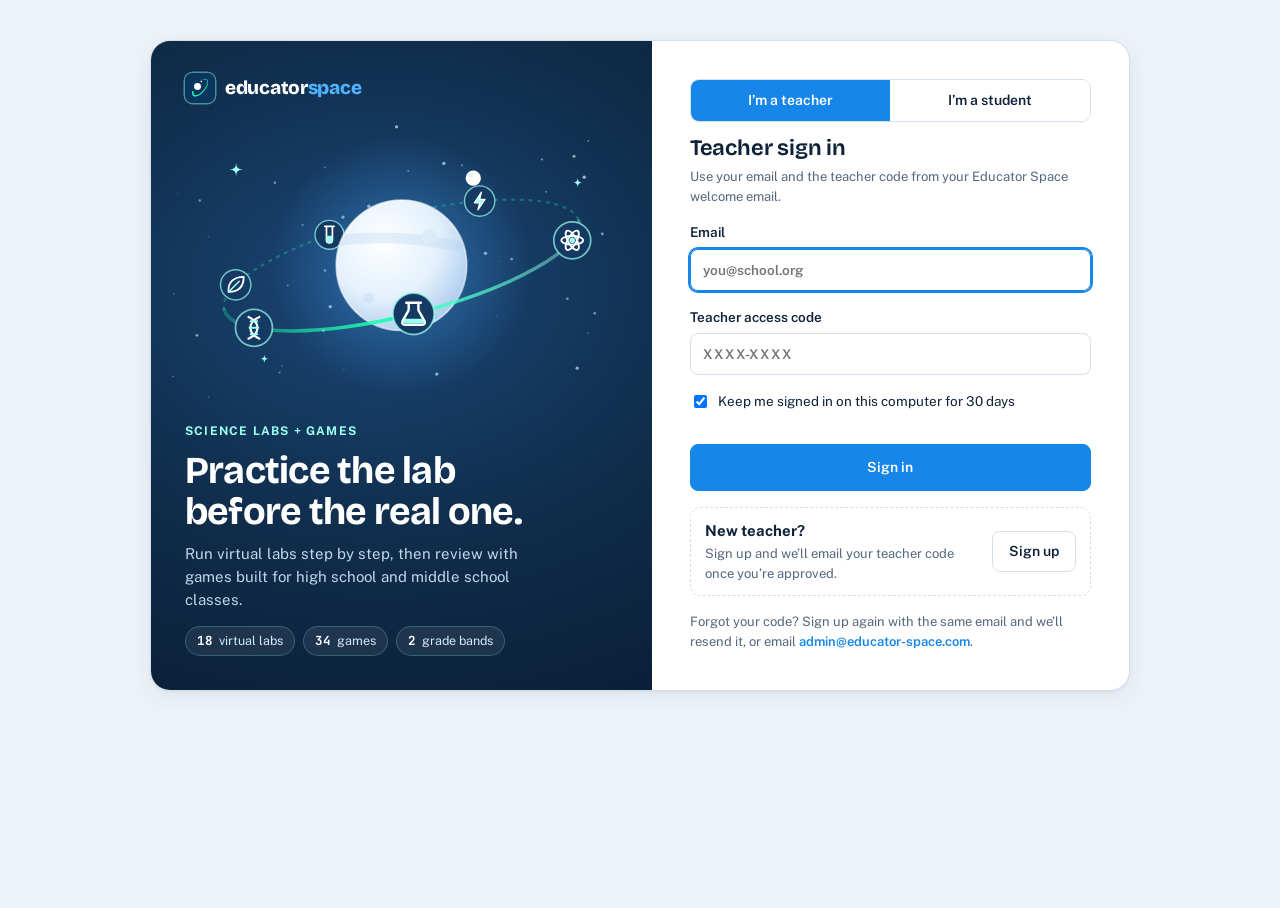
==== index.html @ 781017e9 "rule update" ====
<!doctype html>
<html lang="en"><head><meta charset="utf-8"><meta name="viewport" content="width=device-width, initial-scale=1, viewport-fit=cover">
<title>Educator Space</title>
<meta name="description" content="Virtual science labs and games for high school and middle school classes">
<link rel="preconnect" href="https://fonts.googleapis.com"><link rel="preconnect" href="https://fonts.gstatic.com" crossorigin>
<link rel="stylesheet" href="https://fonts.googleapis.com/css2?family=Bricolage+Grotesque:opsz,wght@12..96,500;12..96,650;12..96,700;12..96,800&family=JetBrains+Mono:wght@500;600&family=Public+Sans:wght@400;500;600;700&family=Press+Start+2P&family=VT323&display=swap">
<link rel="icon" type="image/svg+xml" href="data:image/svg+xml,%3Csvg%20xmlns%3D%22http%3A//www.w3.org/2000/svg%22%20viewBox%3D%220%200%20100%20100%22%3E%3Crect%20width%3D%22100%22%20height%3D%22100%22%20rx%3D%2222%22%20fill%3D%22%230a355f%22/%3E%3Cpath%20d%3D%22M29.5%2C61.8%20L29.1%2C64.0%20L28.8%2C66.0%20L28.8%2C67.8%20L29.0%2C69.4%20L29.3%2C70.7%20L29.9%2C71.7%20L30.5%2C72.6%20L31.3%2C73.2%20L32.3%2C73.7%20L33.6%2C74.1%20L35.1%2C74.2%20L36.9%2C74.1%20L38.8%2C73.7%20L40.9%2C73.1%20L43.2%2C72.2%20L45.5%2C71.0%20L48.0%2C69.6%20L50.4%2C67.9%20L52.9%2C66.0%20L55.4%2C63.9%20L57.8%2C61.7%20L60.1%2C59.3%20L62.3%2C56.7%20L64.4%2C54.1%20L66.4%2C51.4%20L68.2%2C48.7%20L69.8%2C45.9%20L71.2%2C43.2%20L72.4%2C40.5%20L73.4%2C38.0%20L74.1%2C35.5%20L74.6%2C33.1%20L74.8%2C31.0%20L74.8%2C29.0%20L74.6%2C27.2%20L74.1%2C25.7%20L73.4%2C24.3%20L72.5%2C23.3%20L71.4%2C22.4%20L70.1%2C21.8%20L68.5%2C21.4%20L66.8%2C21.3%20L64.8%2C21.4%20L62.7%2C21.9%20L60.5%2C22.6%20L58.1%2C23.6%20L55.7%2C24.9%20L53.2%2C26.4%20L52.7%2C25.5%20L55.2%2C24.0%20L57.7%2C22.6%20L60.1%2C21.5%20L62.4%2C20.7%20L64.6%2C20.2%20L66.8%2C20.0%20L68.7%2C20.0%20L70.6%2C20.4%20L72.2%2C21.0%20L73.6%2C22.0%20L74.8%2C23.4%20L75.8%2C24.9%20L76.4%2C26.8%20L76.8%2C28.8%20L76.9%2C31.0%20L76.7%2C33.4%20L76.3%2C36.0%20L75.6%2C38.7%20L74.7%2C41.4%20L73.5%2C44.3%20L72.1%2C47.2%20L70.6%2C50.1%20L68.8%2C53.0%20L66.8%2C55.9%20L64.7%2C58.7%20L62.4%2C61.4%20L60.1%2C63.9%20L57.6%2C66.4%20L55.1%2C68.7%20L52.6%2C70.8%20L50.0%2C72.6%20L47.4%2C74.3%20L44.9%2C75.7%20L42.4%2C76.8%20L39.9%2C77.7%20L37.5%2C78.3%20L35.2%2C78.5%20L33.0%2C78.5%20L30.9%2C78.1%20L29.0%2C77.3%20L27.3%2C76.1%20L25.8%2C74.5%20L24.7%2C72.6%20L24.0%2C70.5%20L23.6%2C68.3%20L23.5%2C65.8%20L23.6%2C63.3%20L24.1%2C60.6Z%22%20fill%3D%22%231effb0%22/%3E%3Ccircle%20cx%3D%2241.7%22%20cy%3D%2245%22%20r%3D%2211.6%22%20fill%3D%22%23fff%22/%3E%3Ccircle%20cx%3D%2254.3%22%20cy%3D%2228.3%22%20r%3D%222.5%22%20fill%3D%22%23fff%22/%3E%3C/svg%3E">
<link rel="icon" type="image/png" sizes="32x32" href="[data-uri]">
<link rel="apple-touch-icon" href="[data-uri]">
<meta name="theme-color" content="#102d4b">
</head><body>
<style>/* Layout: app shell = left course rail + main column; a lab takes the full width (stage + lab sheet). */
:root {
  --bg: #eef3f9; --panel: #ffffff; --panel-2: #f5f9fd; --ink: #0f2238; --muted: #55677d; --line: #d5dfea;
  --accent: #1686e8; --accent-ink: #ffffff; --accent-soft: #dcecfc;
  --navy: #102d4b; --teal: #10b8b0; --mint: #9cfff0; --cloud: #f6fafd;
  --warn: #d4562a; --warn-soft: #fbe5dc; --ok: #23824f; --ok-soft: #dcf1e4; --bad: #b9343a; --bad-soft: #f8dfe0;
  --shadow: 0 1px 2px rgba(16,45,75,.06), 0 6px 24px rgba(16,45,75,.08);
  --f-display: "Bricolage Grotesque", "Segoe UI", system-ui, sans-serif;
  --f-body: "Public Sans", "Segoe UI", system-ui, -apple-system, sans-serif;
  --f-mono: "JetBrains Mono", ui-monospace, "SFMono-Regular", Menlo, monospace;
  --r: 10px;
}
@media (prefers-color-scheme: dark) { :root:not([data-theme="light"]) {
  --bg: #081524; --panel: #0f2136; --panel-2: #142a43; --ink: #e6eef8; --muted: #93a7bf; --line: #223a57;
  --accent: #4aa8f5; --accent-ink: #041424; --accent-soft: #12355a;
  --warn: #f08559; --warn-soft: #3d241a; --ok: #5bc68a; --ok-soft: #173326; --bad: #f07b80; --bad-soft: #3c1d20;
  --shadow: 0 1px 2px rgba(0,0,0,.3), 0 8px 28px rgba(0,0,0,.3); color-scheme: dark; } }
:root[data-theme="dark"] {
  --bg: #081524; --panel: #0f2136; --panel-2: #142a43; --ink: #e6eef8; --muted: #93a7bf; --line: #223a57;
  --accent: #4aa8f5; --accent-ink: #041424; --accent-soft: #12355a;
  --warn: #f08559; --warn-soft: #3d241a; --ok: #5bc68a; --ok-soft: #173326; --bad: #f07b80; --bad-soft: #3c1d20;
  --shadow: 0 1px 2px rgba(0,0,0,.3), 0 8px 28px rgba(0,0,0,.3); color-scheme: dark; }

html, body { height: 100%; }
body { background: var(--bg); color: var(--ink); font-family: var(--f-body); font-size: 15px; line-height: 1.5; }
* { box-sizing: border-box; }
[hidden] { display: none !important; }
h1, h2, h3 { font-family: var(--f-display); line-height: 1.15; text-wrap: balance; margin: 0; letter-spacing: -.01em; }
h1 { font-size: clamp(28px, 3.4vw, 40px); font-weight: 700; }
h2 { font-size: 22px; font-weight: 650; }
h3 { font-size: 17px; font-weight: 650; }
p { margin: 0; }
a { color: var(--accent); }
.muted { color: var(--muted); }
.small { font-size: 13px; }
.mono { font-family: var(--f-mono); font-variant-numeric: tabular-nums; }
.eyebrow { font-size: 11.5px; letter-spacing: .09em; text-transform: uppercase; font-weight: 700; color: var(--muted); }
button { font: inherit; color: inherit; }
:focus-visible { outline: 2px solid var(--accent); outline-offset: 2px; }

.btn { display: inline-flex; align-items: center; gap: 8px; border: 1px solid var(--line); background: var(--panel); padding: 9px 16px; border-radius: 8px; cursor: pointer; font-weight: 600; font-size: 14px; text-decoration: none; color: var(--ink); transition: background .15s, border-color .15s, transform .1s; }
.btn:hover { border-color: var(--accent); }
.btn:active { transform: translateY(1px); }
.btn.primary { background: var(--accent); border-color: var(--accent); color: var(--accent-ink); }
.btn.primary:hover { filter: brightness(1.07); }
.btn.warn { background: var(--warn); border-color: var(--warn); color: #fff; }
.btn.ghost { background: transparent; border-color: transparent; }
.btn.ghost:hover { background: var(--panel-2); }
.btn.sm { padding: 6px 11px; font-size: 13px; }
.btn[disabled] { opacity: .45; cursor: not-allowed; }
.btn svg { width: 17px; height: 17px; flex: none; }

input[type=text], input[type=email], input[type=password], select { font: inherit; width: 100%; padding: 10px 12px; border-radius: 8px; border: 1px solid var(--line); background: var(--panel); color: var(--ink); }
input:focus, select:focus { outline: 2px solid var(--accent); outline-offset: 0; border-color: var(--accent); }
label.fld { display: grid; gap: 6px; font-weight: 600; font-size: 13.5px; }
.chip { display: inline-flex; align-items: center; gap: 6px; padding: 3px 9px; border-radius: 999px; font-size: 12px; font-weight: 600; background: var(--panel-2); border: 1px solid var(--line); white-space: nowrap; }
.chip.ok { background: var(--ok-soft); border-color: transparent; color: var(--ok); }
.chip.warn { background: var(--warn-soft); border-color: transparent; color: var(--warn); }
.chip.acc { background: var(--accent-soft); border-color: transparent; color: var(--accent); }
.chip.ngss { font-family: var(--f-mono); font-weight: 600; }

/* ── gate ── */
.gate { min-height: 100%; display: grid; place-items: center; padding-block: 32px; padding-left: max(16px, env(safe-area-inset-left, 0px)); padding-right: max(16px, env(safe-area-inset-right, 0px)); }
.gate-card { width: min(920px, 100%); display: grid; grid-template-columns: 1.05fr 1fr; background: var(--panel); border: 1px solid var(--line); border-radius: 16px; overflow: hidden; box-shadow: var(--shadow); }
.gate-art { background: #102d4b; color: #e8f1fb; padding: 34px; display: flex; flex-direction: column; gap: 18px; justify-content: space-between; position: relative; min-height: 440px; }
.gate-art svg { width: 100%; height: auto; max-height: 260px; }
.gate-art h1 { color: #fff; }
.gate-art p { color: #b9cde3; max-width: 36ch; }
.gate-form { padding: 36px 34px; display: flex; flex-direction: column; gap: 16px; justify-content: center; }
.gate-form .err { color: var(--bad); font-size: 13.5px; min-height: 20px; }
.check { display: flex; gap: 8px; align-items: center; font-size: 13.5px; }
.check a { color: var(--accent, #1d3e9e); font-weight: 600; white-space: nowrap; }
.agree { display: grid; gap: 9px; padding: 11px 12px; border: 1px solid var(--line); border-radius: 10px; }
.agree .check, .su-news { align-items: flex-start; line-height: 1.45; }
.agree .check input, .su-news input { width: 16px; height: 16px; margin: 1px 0 0; flex: none; }
.contact { display: flex; gap: 8px; align-items: center; flex-wrap: wrap; font-size: 13px; color: var(--muted); }
.contact code { font-family: var(--f-mono); background: var(--panel-2); padding: 2px 6px; border-radius: 5px; user-select: all; color: var(--ink); }
@media (max-width: 760px) { .gate-card { grid-template-columns: 1fr; } .gate-art { min-height: 0; } .gate-art svg { max-height: 160px; } }

/* ── shell ── */
.shell { display: grid; grid-template-columns: 252px minmax(0, 1fr); min-height: 100%; }
.rail { background: var(--panel); border-right: 1px solid var(--line); padding: 20px 14px; display: flex; flex-direction: column; gap: 18px; position: sticky; top: 0; height: 100vh; overflow-y: auto; }
.brand { display: flex; align-items: center; gap: 10px; padding: 2px 8px 6px; font-family: var(--f-display); font-weight: 700; font-size: 19px; }
.brand svg { width: 30px; height: 30px; }
.rail nav { display: grid; gap: 2px; }
.rail .grp { font-size: 11px; letter-spacing: .09em; text-transform: uppercase; font-weight: 700; color: var(--muted); padding: 10px 10px 4px; }
.rail a.nv { display: flex; align-items: center; gap: 10px; padding: 8px 10px; border-radius: 8px; text-decoration: none; color: var(--ink); font-weight: 550; font-size: 14px; }
.rail a.nv svg { width: 18px; height: 18px; color: var(--muted); flex: none; }
.rail a.nv:hover { background: var(--panel-2); }
.rail a.nv.on { background: var(--accent-soft); color: var(--accent); }
.rail a.nv.on svg { color: var(--accent); }
.rail a.nv .ct { margin-left: auto; font-size: 11.5px; color: var(--muted); font-family: var(--f-mono); }
.rail .me { margin-top: auto; border-top: 1px solid var(--line); padding: 14px 8px 0; display: grid; gap: 8px; font-size: 13px; }
.rail .me .em { overflow: hidden; text-overflow: ellipsis; white-space: nowrap; font-weight: 600; }
.main { padding-block: 28px 48px; padding-left: max(16px, min(40px, 3vw)); padding-right: max(16px, min(40px, 3vw)); min-width: 0; display: grid; gap: 28px; align-content: start; max-width: 1240px; }
.mob-top { display: none; }
@media (max-width: 860px) {
  .shell { grid-template-columns: 1fr; }
  .rail { position: static; height: auto; border-right: 0; border-bottom: 1px solid var(--line); padding-left: max(16px, env(safe-area-inset-left, 0px)); padding-right: max(16px, env(safe-area-inset-right, 0px)); }
  .rail nav { grid-template-columns: repeat(auto-fill, minmax(150px, 1fr)); }
  .rail .grp { grid-column: 1 / -1; }
  .rail .me { margin-top: 0; }
}

.hero { background: var(--panel); border: 1px solid var(--line); border-radius: 16px; display: grid; grid-template-columns: minmax(0, 1.2fr) minmax(0, 1fr); overflow: hidden; box-shadow: var(--shadow); }
.hero .txt { padding: 32px; display: flex; flex-direction: column; gap: 14px; justify-content: center; }
.hero .txt p { max-width: 54ch; color: var(--muted); }
.hero .pic { background: #12304f; min-height: 240px; position: relative; }
.hero .pic svg { position: absolute; inset: 0; width: 100%; height: 100%; }
/* ── home: hero with featured labs, feature strip, course cards ── */
.hh { position: relative; overflow: hidden; border-radius: 22px; padding: clamp(24px, 4vw, 44px); display: grid; grid-template-columns: minmax(0, 1fr) minmax(0, 1.15fr); gap: 28px; align-items: center; border: 1px solid var(--line);
  background: radial-gradient(520px 320px at 90% 8%, color-mix(in srgb, #8b7cf6 26%, transparent), transparent 70%), radial-gradient(480px 300px at 62% 115%, color-mix(in srgb, var(--accent) 20%, transparent), transparent 70%), linear-gradient(120deg, color-mix(in srgb, var(--accent) 5%, var(--panel)), color-mix(in srgb, #8b7cf6 11%, var(--panel))); }
.hh-mol { position: absolute; width: 110px; left: 44%; top: 46%; color: var(--accent); opacity: .14; pointer-events: none; }
.hh-txt { display: grid; gap: 14px; position: relative; z-index: 1; min-width: 0; }
.hh h1 { font-family: var(--f-display); font-size: clamp(32px, 3.9vw, 54px); line-height: 1.04; letter-spacing: -.02em; margin: 0; }
.hh h1 span { color: var(--accent); }
.hh-sub { font-size: clamp(16px, 1.5vw, 20px); line-height: 1.4; max-width: 36ch; margin: 0; }
.hh-dots { display: flex; flex-wrap: wrap; row-gap: 2px; margin: 0; color: var(--muted); font-size: 14.5px; }
.hh-dots span + span::before { content: "•"; margin: 0 10px; }
.hh .row { margin-top: 6px; }
.hh .btn { padding: 11px 18px; font-size: 15px; gap: 8px; }
.hh .btn svg { width: 18px; height: 18px; }
.hh-art { position: relative; height: 230px; min-width: 0; }
.hh-card { position: absolute; width: 34.5%; padding: 7px 7px 4px; border-radius: 16px; background: var(--panel); border: 1px solid var(--line); box-shadow: 0 12px 30px rgba(16, 45, 75, .18); cursor: pointer; transition: transform .25s ease, box-shadow .25s ease; font: inherit; color: var(--ink); text-align: left; }
.hh-thumb { display: block; border-radius: 11px; overflow: hidden; aspect-ratio: 400 / 240; }
.hh-thumb svg { display: block; width: 100%; height: 100%; }
.hh-chip { position: absolute; top: 13px; right: 13px; background: var(--panel); color: var(--ink); font: 700 11px var(--f-mono); padding: 3px 8px; border-radius: 999px; box-shadow: 0 2px 8px rgba(0, 0, 0, .2); }
.hh-cap { display: block; font-weight: 700; font-size: 13px; padding: 6px 4px 2px; }
.hh-c0 { left: 0; top: 40px; transform: rotate(-4deg); z-index: 1; }
.hh-c1 { left: 33%; top: 22px; transform: rotate(-1deg); z-index: 2; }
.hh-c2 { left: 65.5%; top: 34px; transform: rotate(4deg); z-index: 3; }
.hh-card:hover, .hh-card:focus-visible { transform: rotate(0) translateY(-6px) scale(1.03); z-index: 5; box-shadow: 0 18px 40px rgba(16, 45, 75, .28); }
.hh-feat { display: grid; grid-template-columns: repeat(4, minmax(0, 1fr)); background: var(--panel); border: 1px solid var(--line); border-radius: 16px; box-shadow: var(--shadow); }
.hh-feat > div { display: flex; gap: 12px; align-items: center; padding: 16px 18px; min-width: 0; }
.hh-feat > div + div { border-left: 1px solid var(--line); }
.hh-feat b { display: block; color: var(--accent); font-size: 15px; }
.hh-fi { width: 44px; height: 44px; border-radius: 50%; display: grid; place-items: center; background: var(--accent-soft); color: var(--accent); flex: none; }
.hh-fi svg { width: 22px; height: 22px; }
.es-faq details { border: 1px solid var(--line); border-radius: 14px; padding: 14px 18px; background: var(--card, transparent); max-width: 760px; }
.es-faq summary { cursor: pointer; font-weight: 600; } .es-faq details p { margin: 10px 0 0; max-width: 68ch; color: var(--muted); }
.hh-courses { display: grid; gap: 14px; grid-template-columns: repeat(auto-fill, minmax(280px, 1fr)); }
.hh-course { --t: #23a26b; display: flex; align-items: center; gap: 14px; padding: 18px; border-radius: 16px; text-decoration: none; color: var(--ink); background: color-mix(in srgb, var(--t) 11%, var(--panel)); border: 1px solid color-mix(in srgb, var(--t) 30%, var(--line)); transition: transform .15s, box-shadow .15s; }
.hh-course:hover { transform: translateY(-2px); box-shadow: var(--shadow); }
.hh-ci { color: var(--t); flex: none; display: grid; }
.hh-ci svg { width: 38px; height: 38px; }
.hh-ct { display: grid; gap: 2px; flex: 1; min-width: 0; }
.hh-ct b { font-family: var(--f-display); font-size: 17px; }
.hh-ct .small { color: var(--muted); }
.hh-go { width: 34px; height: 34px; border-radius: 50%; display: grid; place-items: center; background: var(--panel); color: var(--ink); flex: none; box-shadow: 0 1px 4px rgba(0, 0, 0, .1); }
.hh-go svg { width: 16px; height: 16px; }
.t-bio { --t: #23a26b; } .t-chem { --t: #1686e8; } .t-phys { --t: #7c5ce6; } .t-life { --t: #4f9b2f; } .t-earth { --t: #d08a1c; } .t-mphys { --t: #d64f8a; }
@media (max-width: 1080px) { .hh { grid-template-columns: minmax(0, 1fr); } .hh-mol { display: none; } .hh-feat { grid-template-columns: repeat(2, minmax(0, 1fr)); } .hh-feat > div:nth-child(3) { border-left: 0; } .hh-feat > div:nth-child(n+3) { border-top: 1px solid var(--line); } }
@media (max-width: 560px) { .hh-art { height: 140px; } .hh-c0 { top: 20px; } .hh-c1 { top: 8px; } .hh-c2 { top: 16px; } .hh-chip { display: none; } .hh-cap { font-size: 11px; } .hh-feat { grid-template-columns: minmax(0, 1fr); } .hh-feat > div + div { border-left: 0; border-top: 1px solid var(--line); } }
@media (prefers-reduced-motion: reduce) { .hh-card, .hh-course { transition: none; } }
.row { display: flex; gap: 10px; flex-wrap: wrap; align-items: center; }
@media (max-width: 760px) { .hero { grid-template-columns: 1fr; } .hero .pic { min-height: 180px; } }

.sec { display: grid; gap: 14px; }
.sec-h { display: flex; align-items: baseline; justify-content: space-between; gap: 12px; flex-wrap: wrap; }
.grid { display: grid; gap: 14px; grid-template-columns: repeat(auto-fill, minmax(250px, 1fr)); }
.card { background: var(--panel); border: 1px solid var(--line); border-radius: 12px; padding: 18px; display: flex; flex-direction: column; gap: 10px; text-decoration: none; color: var(--ink); min-width: 0; }
a.card:hover, button.card:hover { border-color: var(--accent); }
button.card { text-align: left; cursor: pointer; font: inherit; }
.card .ic { width: 40px; height: 40px; border-radius: 10px; display: grid; place-items: center; background: var(--accent-soft); color: var(--accent); }
.card .ic svg { width: 22px; height: 22px; }
.card .meta { margin-top: auto; display: flex; gap: 8px; flex-wrap: wrap; align-items: center; }
.labcard { display: grid; grid-template-columns: 180px minmax(0, 1fr); padding: 0; overflow: hidden; }
.labcard .thumb { background: #12304f; position: relative; min-height: 170px; }
.labcard .thumb svg { position: absolute; inset: 0; width: 100%; height: 100%; }
.labcard .body { padding: 18px; display: flex; flex-direction: column; gap: 9px; min-width: 0; }
@media (max-width: 560px) { .labcard { grid-template-columns: 1fr; } .labcard .thumb { min-height: 130px; } }
.empty { border: 1.5px dashed var(--line); border-radius: 12px; padding: 22px; color: var(--muted); display: grid; gap: 6px; }

table.rec { width: 100%; border-collapse: collapse; font-size: 14px; }
table.rec th { text-align: left; font-size: 11.5px; letter-spacing: .07em; text-transform: uppercase; color: var(--muted); padding: 8px 10px; border-bottom: 1px solid var(--line); }
table.rec td { padding: 10px; border-bottom: 1px solid var(--line); font-variant-numeric: tabular-nums; }
.rs-mk { display: flex; align-items: center; gap: 8px; white-space: nowrap; }
.rs-dt { font: inherit; font-size: 12px; font-weight: 600; color: var(--muted); background: none; border: 1px solid var(--line); border-radius: 999px; padding: 2px 9px; cursor: pointer; }
.rs-dt:hover, .rs-dt[aria-expanded="true"] { color: var(--ink); border-color: var(--ink); }
.rs-dt::after { content: ' ▸'; } .rs-dt[aria-expanded="true"]::after { content: ' ▾'; }
table.rec tr.rs-has td { border-bottom-color: transparent; }
table.rec tr.rs-det td { padding: 0 10px 12px 10px; }
.rs-det ul { margin: 0; padding: 10px 14px 10px 30px; background: var(--paper-2, rgba(127,127,127,.07)); border-radius: 10px; display: grid; gap: 3px; font-size: 13px; columns: 2 260px; }
.rs-det li { break-inside: avoid; } .rs-det li.h { list-style: none; margin-left: -16px; font-weight: 600; column-span: all; }
.tbl-wrap { overflow-x: auto; background: var(--panel); border: 1px solid var(--line); border-radius: 12px; }

/* ── modal ── */
.scrim { position: fixed; inset: 0; background: rgba(8,18,32,.55); display: grid; place-items: center; z-index: 50; padding: 20px; }
.modal { background: var(--panel); border-radius: 14px; width: min(720px, 100%); max-height: 92vh; overflow-y: auto; box-shadow: 0 20px 60px rgba(0,0,0,.35); display: grid; }
.modal .mh { padding: 22px 24px 12px; display: grid; gap: 6px; }
.modal .mb { padding: 6px 24px 18px; display: grid; gap: 16px; }
.modal .mf { padding: 14px 24px; border-top: 1px solid var(--line); display: flex; justify-content: flex-end; gap: 10px; flex-wrap: wrap; position: sticky; bottom: 0; background: var(--panel); }
.brief { display: grid; grid-template-columns: 1fr 1fr; gap: 16px; }
.brief > div { display: grid; gap: 6px; align-content: start; }
.brief ul { margin: 0; padding-left: 18px; display: grid; gap: 3px; font-size: 14px; }
@media (max-width: 600px) { .brief { grid-template-columns: 1fr; } }
.std { display: grid; gap: 8px; }
.std .s { display: grid; grid-template-columns: auto 1fr; gap: 10px; align-items: start; font-size: 13.5px; }

/* ── lab player ── */
.lab { min-height: 100%; display: grid; grid-template-rows: auto 1fr; background: var(--bg); }
.lab-top { display: flex; align-items: center; gap: 14px; padding: 10px 16px; padding-left: max(16px, env(safe-area-inset-left, 0px)); padding-right: max(16px, env(safe-area-inset-right, 0px)); background: var(--panel); border-bottom: 1px solid var(--line); flex-wrap: wrap; }
.lab-top .ttl { display: grid; line-height: 1.2; min-width: 0; }
.lab-top .ttl b { font-family: var(--f-display); font-size: 17px; }
.lab-top .stats { margin-left: auto; display: flex; gap: 8px; align-items: center; flex-wrap: wrap; }
.ppe { display: flex; gap: 4px; }
.ppe span { width: 28px; height: 28px; border-radius: 7px; display: grid; place-items: center; background: var(--panel-2); border: 1px solid var(--line); color: var(--muted); }
.ppe span.on { background: var(--ok-soft); color: var(--ok); border-color: transparent; }
.ppe svg { width: 18px; height: 18px; }
.lab-body { display: grid; grid-template-columns: minmax(0, 1fr) 340px; gap: 16px; padding: 16px; padding-left: max(16px, env(safe-area-inset-left, 0px)); padding-right: max(16px, env(safe-area-inset-right, 0px)); align-items: start; }
@media (max-width: 1100px) { .lab-body { grid-template-columns: 1fr; } }
.stage { position: relative; width: 100%; aspect-ratio: 1000 / 620; border-radius: 12px; overflow: hidden; background: #1c2526; box-shadow: var(--shadow); user-select: none; -webkit-user-select: none; touch-action: none; }
.stage svg.scene, .stage canvas { position: absolute; inset: 0; width: 100%; height: 100%; }
.stage canvas { pointer-events: none; }
.stage.shake { animation: shake .45s; }
@keyframes shake { 0%,100% { transform: translate(0,0) } 20% { transform: translate(-7px,3px) } 40% { transform: translate(6px,-4px) } 60% { transform: translate(-4px,2px) } 80% { transform: translate(3px,-1px) } }
.scene .obj { cursor: grab; }
.scene .obj.fixed { cursor: default; }
.scene .obj.dragging { cursor: grabbing; }
.scene .obj.press { cursor: pointer; }
.scene .obj.dragging .inner { filter: drop-shadow(0 10px 12px rgba(0,0,0,.35)); }
.scene .wobble { animation: wob .18s infinite; transform-box: fill-box; transform-origin: 50% 100%; }
@keyframes wob { 0%,100% { transform: rotate(-3deg) } 50% { transform: rotate(3deg) } }
.scene .glow { animation: glow 1.4s ease-in-out infinite; }
@keyframes glow { 0%,100% { opacity: .35 } 50% { opacity: .9 } }
.scene text { font-family: var(--f-body); }
/* ── soft look: rounded joints and corners on every drawing, soft contact shadows under lab equipment, and gentle
   light across the lab stage, so scenes read as objects on a bench instead of flat paper cut-outs ── */
svg :is(path, polygon, polyline, line, rect, circle, ellipse) { stroke-linejoin: round; }
svg :is(path, polyline, line) { stroke-linecap: round; }
svg rect:not([rx]):not(pattern rect):not(clipPath rect):not(mask rect) { rx: 2.5px; }
.scene .obj .inner, svg .soft { filter: url(#esSoft); }
/* games: each top-level drawing group in a game's art gets the same soft edges and shadow */
.gh-body svg > g:not(:only-child) { filter: url(#esSoft); }
/* glassware stays crisp and clear: only a soft shadow, no bevel */
.scene .obj .inner:has([stroke="url(#glassEdge)"]) { filter: drop-shadow(0 6px 7px rgba(6, 18, 28, .22)); }
.stage::after { content: ''; position: absolute; inset: 0; pointer-events: none; z-index: 1; border-radius: inherit;
  background: radial-gradient(120% 75% at 50% -12%, rgba(255,255,255,.18), transparent 62%), radial-gradient(135% 115% at 50% 42%, transparent 58%, rgba(0,0,0,.26) 100%);
  box-shadow: inset 0 0 0 1px rgba(255,255,255,.06), inset 0 1px 18px rgba(0,0,0,.18); }
.stage > .stage-msg, .stage > .oops { z-index: 2; }
.stage-msg { position: absolute; left: 50%; top: 14px; transform: translateX(-50%); background: rgba(12,22,21,.86); color: #f1f7f5; padding: 8px 14px; border-radius: 999px; font-size: 14px; font-weight: 600; pointer-events: none; transition: opacity .25s; max-width: 86%; text-align: center; }
.stage-msg.bad { background: rgba(160,40,44,.92); }
.stage-msg.ok { background: rgba(25,110,66,.92); }
.oops { position: absolute; inset: 0; display: grid; place-items: center; background: rgba(8,14,13,.38); padding: 16px; }
.oops .box { background: var(--panel); color: var(--ink); border-radius: 14px; width: min(460px, 100%); padding: 22px; display: grid; gap: 10px; box-shadow: 0 18px 50px rgba(0,0,0,.4); animation: pop .3s cubic-bezier(.2,1.4,.4,1); }
.oops .box h3 { font-size: 22px; }
.oops .why { background: var(--panel-2); border-radius: 9px; padding: 10px 12px; font-size: 14px; }
.oops .why b { display: block; font-size: 11px; letter-spacing: .08em; text-transform: uppercase; color: var(--muted); margin-bottom: 2px; }
@keyframes pop { from { transform: scale(.85); opacity: 0 } to { transform: scale(1); opacity: 1 } }
.narrow-note { display: none; }
@media (max-width: 700px) { .narrow-note { display: block; } }

.sheet { background: var(--panel); border: 1px solid var(--line); border-radius: 12px; display: grid; overflow: hidden; }
.sheet .cur { padding: 16px 18px; display: grid; gap: 10px; border-bottom: 1px solid var(--line); background: var(--panel); }
.sheet .cur .instr { font-size: 15px; }
.sheet .cur .instr b { color: var(--accent); }
.sheet .hint { font-size: 13.5px; background: var(--accent-soft); color: var(--ink); border-radius: 8px; padding: 9px 11px; }
.sheet ol.steps { list-style: none; margin: 0; padding: 8px 10px 12px; display: grid; gap: 1px; max-height: 420px; overflow-y: auto; counter-reset: st; }
.sheet ol.steps li { display: grid; grid-template-columns: 24px 1fr; gap: 8px; align-items: center; padding: 5px 8px; border-radius: 7px; font-size: 13.5px; color: var(--muted); counter-increment: st; }
.sheet ol.steps li::before { content: counter(st); width: 22px; height: 22px; border-radius: 50%; display: grid; place-items: center; font-size: 11.5px; font-weight: 700; border: 1.5px solid var(--line); font-family: var(--f-mono); }
.sheet ol.steps li.done { color: var(--ink); }
.sheet ol.steps li.done::before { content: "✓"; background: var(--ok); border-color: var(--ok); color: #fff; }
.sheet ol.steps li.now { background: var(--accent-soft); color: var(--ink); font-weight: 650; }
.sheet ol.steps li.now::before { border-color: var(--accent); color: var(--accent); }
/* fit-to-screen labs (VSEPR, and any lab in full screen): stage and lab sheet share one screen; the sheet scrolls on its own */
.lab-top #kFs span { font-size: 13px; }
body:has(.lab.fit) { margin: 0; }
.lab.fit { height: 100vh; height: 100dvh; min-height: 0; grid-template-rows: auto minmax(0, 1fr); overflow: hidden; }
.lab.fit .lab-top { padding-block: 6px; }
.lab.fit .lab-body { min-height: 0; padding-block: 10px; align-items: stretch; }
.lab.fit .lab-body > div:first-child { min-height: 0; justify-items: center; align-content: start; }
.lab.fit .stage { width: min(100%, calc((100vh - 84px) * 1000 / 620)); width: min(100%, calc((100dvh - 84px) * 1000 / 620)); }
.lab.fit .sheet { min-height: 0; overflow-y: auto; align-content: start; overscroll-behavior: contain; }
.lab.fit .sheet .cur { padding: 12px 14px; gap: 8px; }
.lab.fit .sheet .cur .instr { font-size: 13.5px; line-height: 1.45; }
.lab.fit .sheet .cur .instr h3 { font-size: 16px; }
.lab.fit .sheet ol.steps { display: flex; flex-wrap: wrap; gap: 5px; padding: 10px 14px 14px; max-height: none; }
.lab.fit .sheet ol.steps li { display: block; padding: 0; font-size: 0; background: none; }
.lab.fit .sheet ol.steps li::before { display: grid; font-size: 11.5px; }
.lab.fit .sheet ol.steps li.now::before { background: var(--accent); border-color: var(--accent); color: var(--accent-ink); }
@media (max-width: 1100px) { .lab.fit { height: auto; min-height: 100%; overflow: visible; } .lab.fit .lab-body { align-items: start; } .lab.fit .stage { width: 100%; } .lab.fit .sheet { overflow: visible; } }
.meter { display: grid; gap: 5px; }
.meter .lab-l { display: flex; justify-content: space-between; font-size: 12.5px; font-weight: 600; }
.meter .bar { position: relative; height: 14px; border-radius: 7px; background: var(--panel-2); border: 1px solid var(--line); overflow: hidden; }
.meter .zone { position: absolute; top: 0; bottom: 0; background: color-mix(in srgb, var(--ok) 30%, transparent); }
.meter .zone.hot { background: color-mix(in srgb, var(--bad) 28%, transparent); }
.meter .fill { position: absolute; left: 0; top: 0; bottom: 0; background: var(--accent); border-radius: 7px; transition: width .08s linear; }
.meter .mk { position: absolute; top: -2px; bottom: -2px; width: 3px; background: var(--ink); border-radius: 2px; transition: left .08s linear; }
.res-stars { display: flex; gap: 6px; }
.res-stars svg { width: 34px; height: 34px; }
.results { display: grid; gap: 14px; }
.results .tiles { display: grid; grid-template-columns: repeat(3, 1fr); gap: 10px; }
.results .tile { background: var(--panel-2); border-radius: 10px; padding: 12px; display: grid; gap: 2px; }
.results .tile b { font-family: var(--f-display); font-size: 24px; font-variant-numeric: tabular-nums; }
.mist { display: grid; gap: 8px; }
.mist div { font-size: 13.5px; border-left: 3px solid var(--warn); padding: 4px 10px; background: var(--panel-2); border-radius: 0 7px 7px 0; }
.quiz { display: grid; gap: 10px; }
.quiz .q { font-weight: 650; }
.quiz .opts { display: grid; gap: 7px; }
.quiz .opt { text-align: left; padding: 10px 12px; border: 1px solid var(--line); border-radius: 8px; background: var(--panel); cursor: pointer; font-size: 14px; }
.quiz .opt:hover { border-color: var(--accent); }
.quiz .opt.right { background: var(--ok-soft); border-color: var(--ok); }
.quiz .opt.wrong { background: var(--bad-soft); border-color: var(--bad); }
.quiz .exp { font-size: 13.5px; color: var(--muted); }
/* ── VSEPR builder (side panel) ── */
.vs-ctl { display: grid; gap: 7px; }
.vs-lab { font-size: 11.5px; letter-spacing: .08em; text-transform: uppercase; font-weight: 700; color: var(--muted); margin-top: 4px; }
.vs-els { display: grid; grid-template-columns: repeat(6, minmax(0, 1fr)); gap: 5px; }
.vs-el { display: grid; place-items: center; padding: 5px 0 4px; border: 1px solid var(--line); border-radius: 8px; background: var(--panel); cursor: pointer; color: var(--ink); font: inherit; }
.vs-el b { font-family: var(--f-display); font-size: 16px; line-height: 1.1; }
.vs-el small { font-size: 10.5px; color: var(--muted); }
.vs-el:hover { border-color: var(--accent); }
.vs-el.on { background: var(--accent); border-color: var(--accent); color: var(--accent-ink); }
.vs-el.on small { color: inherit; opacity: .85; }
.vs-add { display: flex; flex-wrap: wrap; gap: 5px; align-items: center; }
.vs-add > span { font-size: 12.5px; font-weight: 650; color: var(--muted); min-width: 84px; }
.vs-add > span + span { min-width: 0; margin-left: 6px; }
.vs-add .btn.sm { padding: 5px 9px; min-width: 38px; justify-content: center; }
.vs-add .vs-lpb { color: #8f6bff; }
.vs-add .vs-lpb span { font-size: 17px; line-height: 1; letter-spacing: .14em; margin-right: -.14em; color: inherit; min-width: 0; }
.vs-list { display: flex; flex-wrap: wrap; gap: 5px; align-items: center; min-height: 28px; }
.vs-dom { font: inherit; font-size: 13px; font-weight: 650; padding: 4px 9px; border-radius: 999px; border: 1px solid var(--line); background: var(--panel-2); color: var(--ink); cursor: pointer; }
.vs-dom.lp { background: color-mix(in srgb, #8f6bff 16%, var(--panel)); border-color: color-mix(in srgb, #8f6bff 45%, var(--line)); }
.vs-dom:hover { border-color: var(--bad); }
.vs-dom span { color: var(--muted); margin-left: 3px; }
.vs-tog { display: flex; flex-wrap: wrap; gap: 6px 14px; font-size: 13px; }
.vs-tog label { display: inline-flex; gap: 6px; align-items: center; cursor: pointer; }
.vs-goal { border: 1px solid var(--line); border-radius: 10px; padding: 9px 11px; display: grid; gap: 4px; background: var(--panel-2); margin-top: 2px; }
.vs-goal .vs-lab { margin: 0 0 2px; color: var(--accent); }
.vs-ck { display: grid; grid-template-columns: 18px 1fr; gap: 6px; font-size: 13.5px; color: var(--muted); }
.vs-ck.ok { color: var(--ok); }
.vs-qz { border-top: 1px solid var(--line); padding-top: 10px; }
/* ── the info card inside the stage (a foreignObject, so sizes are in stage units) ── */
.vs-fo { width: 346px; height: 592px; box-sizing: border-box; overflow: hidden; background: #f7fafd; color: #0f2238; border-radius: 14px; padding: 15px 17px; font: 14px/1.42 var(--f-body); display: flex; flex-direction: column; }
.vs-card { display: flex; flex-direction: column; min-height: 100%; }
.vs-card .muted { color: #5b6b80; }
.vs-hd { border-bottom: 2px solid #d5dfea; padding-bottom: 8px; margin-bottom: 6px; }
.vs-f { font: 800 30px/1.1 var(--f-display); letter-spacing: -.01em; }
.vs-r { display: flex; justify-content: space-between; gap: 10px; padding: 3.5px 0; border-bottom: 1px dashed #e1e8f0; font-size: 13.5px; }
.vs-r span { color: #5b6b80; flex: none; }
.vs-r b { text-align: right; font-weight: 700; }
.vs-r.hi b { color: #1167c2; font-size: 15px; }
.vs-r.pol b { color: #b4461a; }
.vs-why { margin: 9px 0 8px; font-size: 13px; background: #eaf3fd; border-radius: 8px; padding: 7px 9px; }
.vs-orb p { margin: 4px 0 0; font-size: 11.5px; color: #33475e; }
.vs-obs { display: flex; flex-wrap: wrap; gap: 3px; align-items: flex-end; }
.vs-ob { display: grid; justify-items: center; gap: 1px; }
.vs-ob i { width: 26px; height: 24px; border: 1.5px solid #3a4d63; display: grid; place-items: center; font-style: normal; font-weight: 800; font-size: 13px; background: #fff; color: #0f2238; }
.vs-ob.lp i { background: #efe9ff; border-color: #6a45e8; color: #4b2bb8; }
.vs-ob.pi i { background: #fff6dd; border-color: #c98a12; }
.vs-ob.empty i { border-style: dashed; background: transparent; }
.vs-ob small { font-size: 9.5px; color: #5b6b80; }
.vs-gap { width: 8px; }
.vs-e { margin-top: auto; display: flex; justify-content: space-between; gap: 8px; font-size: 12px; color: #33475e; border-top: 1px solid #d5dfea; padding-top: 7px; flex-wrap: wrap; }
.vs-e .warn { color: #c2410c; font-weight: 700; }
/* ── simulation labs (Ecosystem, Cell City, Volcano, Weather, Reaction Detective, Roller Coaster) ── */
.sim-ctl .sim-btns { gap: 6px; flex-wrap: wrap; }
.eco-pop { display: grid; grid-template-columns: auto auto auto; gap: 6px 8px; align-items: center; font-size: 13px; font-weight: 650; color: var(--muted); justify-content: start; }
.sim-pick { display: flex; flex-wrap: wrap; gap: 6px; }
.sim-pick .btn.on { background: var(--accent); color: #fff; border-color: var(--accent); }
.sim-note { font-size: 12.5px; color: var(--muted); background: var(--panel-2); border-radius: 8px; padding: 7px 9px; }
.sim-note b { color: var(--ink); }
.sim-in { display: flex; gap: 8px; align-items: center; flex-wrap: wrap; font-size: 13px; }
.sim-in input[type=number] { width: 96px; font: inherit; padding: 6px 8px; border: 1px solid var(--line); border-radius: 8px; background: var(--panel); color: var(--ink); }
.sim-tbl { width: 100%; border-collapse: collapse; font-size: 12.5px; }
.sim-tbl th, .sim-tbl td { padding: 4px 6px; border-bottom: 1px solid var(--line); text-align: left; }
.sim-tbl th { color: var(--muted); font-weight: 650; }
.cc-build { display: grid; gap: 4px; }
.cc-row { display: grid; grid-template-columns: 1fr auto 26px auto; gap: 6px; align-items: center; font-size: 13px; }
.cc-row small { color: var(--muted); font-size: 11.5px; }
.cc-row .btn { min-width: 30px; padding: 2px 8px; }
.cc-n { text-align: center; font-family: var(--f-mono); }
.cc-dx { display: grid; gap: 6px; }
.sim-pick .btn small { opacity: .7; font-weight: 500; margin-left: 4px; }
.rx-co { display: flex; flex-wrap: wrap; gap: 8px 10px; align-items: center; font-size: 15px; }
.rx-sp { display: inline-flex; align-items: center; gap: 4px; border: 1px solid var(--line); border-radius: 10px; padding: 4px 6px; background: var(--panel-2); }
.rx-sp span { font-family: var(--f-mono); font-weight: 700; margin-left: 4px; }
.rx-n { font-family: var(--f-mono); min-width: 16px; text-align: center; }
.rx-arr { font-size: 20px; }
details.sim-note summary { cursor: pointer; }
/* ── Planet Strike + Helix Hero: controls in the lab sheet ── */
.pl-ctl { display: grid; gap: 10px; }
.pl-sl { display: grid; grid-template-columns: 1fr auto; gap: 2px 10px; align-items: center; }
.pl-sl label { font-size: 13px; font-weight: 650; color: var(--muted); }
.pl-sl b { font-family: var(--f-mono); font-size: 14px; }
.pl-sl input { grid-column: 1 / -1; width: 100%; accent-color: var(--accent); }
.pl-comp { font-size: 12.5px; color: var(--muted); background: var(--panel-2); border-radius: 8px; padding: 7px 9px; font-family: var(--f-mono); }
.pl-comp b { color: var(--ink); }
.pl-tog { display: flex; flex-wrap: wrap; gap: 6px 14px; font-size: 13px; }
.pl-tog label { display: inline-flex; gap: 6px; align-items: center; cursor: pointer; }
.pl-goal { border: 1px solid var(--line); border-radius: 10px; padding: 9px 11px; display: grid; gap: 4px; background: var(--panel-2); }
.pl-lab { font-size: 11.5px; letter-spacing: .08em; text-transform: uppercase; font-weight: 700; color: var(--accent); }
.pl-ck { display: grid; grid-template-columns: 18px 1fr; gap: 6px; font-size: 13.5px; color: var(--muted); }
.pl-ck.ok { color: var(--ok); }
.pl-pred { display: grid; gap: 4px; }
.pl-pred label { font-size: 13px; font-weight: 650; color: var(--muted); }
.pl-pred input { width: 120px; font: inherit; font-family: var(--f-mono); padding: 6px 8px; border: 1px solid var(--line); border-radius: 8px; background: var(--panel); color: var(--ink); }
.pl-qz { border-top: 1px solid var(--line); padding-top: 10px; }
.hx-keys { display: grid; grid-template-columns: repeat(4, minmax(0, 1fr)); gap: 6px; }
.hx-keys button { font: 800 18px var(--f-display); padding: 8px 0; border-radius: 10px; border: 2px solid var(--c); background: color-mix(in srgb, var(--c) 14%, var(--panel)); color: var(--ink); cursor: pointer; }
.hx-keys button:hover { background: color-mix(in srgb, var(--c) 30%, var(--panel)); }
.hx-keys button small { display: block; font: 600 10.5px var(--f-mono); color: var(--muted); }
.hx-types { display: grid; grid-template-columns: repeat(2, minmax(0, 1fr)); gap: 6px; }
.hx-types button { text-align: left; padding: 9px 10px; border: 1px solid var(--line); border-radius: 8px; background: var(--panel); color: var(--ink); cursor: pointer; font: inherit; font-size: 13.5px; }
.hx-types button:hover:not(:disabled) { border-color: var(--accent); }
.hx-types button.right { border-color: var(--ok); background: var(--ok-soft); }
.hx-types button.wrong { border-color: var(--bad); background: var(--bad-soft); }
.hx-card { border: 1px solid var(--line); border-radius: 10px; padding: 10px 12px; background: var(--panel-2); display: grid; gap: 6px; font-size: 13.5px; }
.hx-card b.t { font-family: var(--f-display); font-size: 16px; }
.hx-card .cost { color: var(--warn); }

/* ── game ── */
.game { display: grid; gap: 18px; }
.board { display: grid; gap: 8px; }
.board .cats, .board .rw { display: grid; grid-template-columns: repeat(5, minmax(0, 1fr)); gap: 8px; }
.board .cat { background: #143a63; color: #fff; border-radius: 9px; padding: 12px 8px; text-align: center; font-family: var(--f-display); font-weight: 650; font-size: 15px; display: grid; place-items: center; min-height: 64px; }
.board .tile { background: #1a4b7d; color: #ffd27a; border: 0; border-radius: 9px; font-family: var(--f-display); font-weight: 800; font-size: clamp(18px, 2.4vw, 30px); min-height: 72px; cursor: pointer; font-variant-numeric: tabular-nums; transition: transform .12s, filter .12s; }
.board .tile:hover { filter: brightness(1.15); transform: translateY(-2px); }
.board .tile.used { background: var(--panel-2); color: transparent; cursor: default; transform: none; filter: none; border: 1px dashed var(--line); }
.teams { display: grid; gap: 10px; grid-template-columns: repeat(auto-fit, minmax(150px, 1fr)); }
.team { background: var(--panel); border: 2px solid var(--line); border-radius: 12px; padding: 12px 14px; display: grid; gap: 2px; }
.team.turn { border-color: var(--tc); box-shadow: 0 0 0 3px color-mix(in srgb, var(--tc) 25%, transparent); }
.team .nm { font-weight: 700; display: flex; gap: 8px; align-items: center; }
.team .nm i { width: 12px; height: 12px; border-radius: 50%; background: var(--tc); display: inline-block; }
.team .sc { font-family: var(--f-display); font-size: 30px; font-weight: 750; font-variant-numeric: tabular-nums; }
.team .tag { font-size: 12px; color: var(--muted); min-height: 18px; }
.qcard { background: #102d4b; color: #eaf3fb; border-radius: 16px; padding: 28px; display: grid; gap: 18px; }
.qcard .qtop { display: flex; justify-content: space-between; gap: 10px; flex-wrap: wrap; align-items: center; }
.qcard .qq { font-family: var(--f-display); font-size: clamp(20px, 2.4vw, 30px); font-weight: 600; line-height: 1.25; }
.qcard .ans { display: grid; grid-template-columns: 1fr 1fr; gap: 10px; }
.qcard .ans button { text-align: left; background: #1a4170; color: #fff; border: 2px solid transparent; border-radius: 10px; padding: 14px 16px; font-size: 17px; cursor: pointer; display: flex; gap: 12px; align-items: center; }
.qcard .ans button:hover { border-color: #ffd27a; }
.qcard .ans button b { width: 30px; height: 30px; border-radius: 50%; background: #ffd27a; color: #102d4b; display: grid; place-items: center; flex: none; font-size: 14px; }
.qcard .ans button.right { background: #1f7a4c; }
.qcard .ans button.wrong { background: #8c2d31; opacity: .8; }
.qcard .ans button[disabled] { cursor: default; }
.qcard .timer { height: 8px; background: rgba(255,255,255,.12); border-radius: 4px; overflow: hidden; }
.qcard .timer i { display: block; height: 100%; background: #ffd27a; width: 100%; }
.qcard .exp { background: rgba(255,255,255,.08); border-radius: 10px; padding: 12px 14px; font-size: 15px; }
.qcard .chip { background: rgba(255,255,255,.1); border-color: transparent; color: #fff; }
.qcard .who { font-size: 15px; color: #ffd27a; font-weight: 700; }
@media (max-width: 700px) { .qcard .ans { grid-template-columns: 1fr; } .board .cats, .board .rw { gap: 4px; } .board .cat { font-size: 11px; padding: 6px 3px; } }
.setup { display: grid; gap: 16px; background: var(--panel); border: 1px solid var(--line); border-radius: 14px; padding: 22px; }
.seg { display: inline-flex; border: 1px solid var(--line); border-radius: 9px; overflow: hidden; }
.seg button { border: 0; background: var(--panel); padding: 8px 14px; cursor: pointer; font-weight: 600; font-size: 14px; }
.seg button.on { background: var(--accent); color: var(--accent-ink); }
.tn-grid { display: grid; gap: 10px; grid-template-columns: repeat(auto-fill, minmax(180px, 1fr)); }
.confetti { position: fixed; inset: 0; pointer-events: none; z-index: 60; }
@media (prefers-reduced-motion: reduce) { .stage.shake, .scene .wobble, .scene .glow, .oops .box { animation: none; } }

/* ── molecule blaster ── */
.bl-missions { display: grid; gap: 10px; grid-template-columns: repeat(auto-fill, minmax(170px, 1fr)); }
.bl-mis { display: grid; gap: 4px; text-align: left; padding: 10px; border-radius: 12px; border: 2px solid var(--line); background: var(--panel); cursor: pointer; font: inherit; color: var(--ink); }
.bl-mis:hover { border-color: var(--accent); }
.bl-mis.on { border-color: var(--accent); box-shadow: 0 0 0 3px var(--accent-soft); }
.bl-mis canvas { width: 100%; height: auto; aspect-ratio: 2 / 1; background: #0a1226; border-radius: 8px; }
.bl-guide canvas { width: 100%; height: auto; aspect-ratio: 2 / 1; background: var(--panel-2); border-radius: 8px; }
.bl-wrap { position: relative; width: 100%; aspect-ratio: 1000 / 620; border-radius: 14px; overflow: hidden; background: #060a1a; box-shadow: 0 10px 40px rgba(20,10,60,.35); }
.bl-wrap > canvas { position: absolute; inset: 0; width: 100%; height: 100%; cursor: none; touch-action: none; }
.bl-over { position: absolute; inset: 0; background: rgba(6,10,26,.72); display: grid; place-items: center; padding: 16px; overflow-y: auto; }
.bl-card { background: var(--panel); color: var(--ink); border-radius: 14px; width: min(640px, 100%); padding: 20px; display: grid; gap: 12px; max-height: 100%; overflow-y: auto; }
.bl-card .tiles { display: grid; grid-template-columns: repeat(4, 1fr); gap: 8px; }
.bl-card .tile { background: var(--panel-2); border-radius: 10px; padding: 10px; display: grid; }
.bl-card .tile b { font-family: var(--f-display); font-size: 22px; font-variant-numeric: tabular-nums; }
.bl-mix { display: grid; gap: 8px; }
.bl-mixi { display: grid; grid-template-columns: 120px 1fr; gap: 10px; align-items: center; background: var(--panel-2); border-radius: 10px; padding: 8px; }
.bl-mixi canvas { width: 120px; height: 60px; background: var(--panel); border-radius: 6px; }
@media (max-width: 600px) { .bl-card .tiles { grid-template-columns: 1fr 1fr; } }

/* ── gate tabs, sign-up card ── */
.gate-tabs { display: grid; grid-template-columns: 1fr 1fr; width: 100%; }
.gate-tabs button { padding: 10px 12px; }
.gate-new { display: flex; gap: 12px; align-items: center; justify-content: space-between; border: 1.5px dashed var(--line); border-radius: 10px; padding: 12px 14px; flex-wrap: wrap; }
.gate-new > div { display: grid; gap: 2px; min-width: 0; flex: 1 1 200px; }
/* ── assign labs ── */
.pick-grid { display: grid; gap: 10px; grid-template-columns: repeat(auto-fill, minmax(280px, 1fr)); }
.pick { display: grid; grid-template-columns: auto 88px minmax(0, 1fr); gap: 12px; align-items: center; padding: 10px; border: 2px solid var(--line); border-radius: 12px; cursor: pointer; background: var(--panel); }
.pick.on { border-color: var(--accent); box-shadow: 0 0 0 3px var(--accent-soft); }
.pick input { width: 18px; height: 18px; accent-color: var(--accent); }
.pick .thumb { width: 88px; height: 60px; border-radius: 8px; overflow: hidden; background: #12304f; display: block; }
.pick .thumb svg { width: 100%; height: 100%; display: block; }
.pick b { display: block; font-size: 14.5px; }
.code-out { display: grid; gap: 10px; padding: 18px; border-radius: 12px; background: var(--accent-soft); }
.big-code { font-size: clamp(22px, 4vw, 40px); font-weight: 700; letter-spacing: .06em; color: var(--ink); user-select: all; overflow-wrap: anywhere; word-break: break-all; }
/* ── student version ── */
.stu { min-height: 100%; display: grid; grid-template-rows: auto 1fr; }
.stu-top { display: flex; align-items: center; gap: 12px; padding-block: 12px; padding-left: max(16px, env(safe-area-inset-left, 0px)); padding-right: max(16px, env(safe-area-inset-right, 0px)); background: var(--panel); border-bottom: 1px solid var(--line); flex-wrap: wrap; }
.stu-me { margin-left: auto; display: flex; gap: 8px; align-items: center; flex-wrap: wrap; }
.stu-main { width: min(1100px, 100%); margin: 0 auto; padding-block: 28px 48px; padding-left: max(16px, env(safe-area-inset-left, 0px)); padding-right: max(16px, env(safe-area-inset-right, 0px)); display: grid; gap: 22px; align-content: start; }
.send-box { display: grid; gap: 4px; padding: 10px 12px; border-radius: 9px; background: var(--panel-2); border-left: 4px solid var(--muted); }
.send-box.ok { background: var(--ok-soft); border-color: var(--ok); }
.send-box.bad, .send-box.warn { background: var(--warn-soft); border-color: var(--warn); }
.send-box code { font-family: var(--f-mono); background: var(--panel); padding: 6px 8px; border-radius: 6px; word-break: break-word; }
/* ── Pip ── */
.pip-row { display: flex; align-items: center; gap: 10px; }
.pip-row svg { flex: none; }

/* ── brand logo + email line ── */
.brand svg { border-radius: 8px; }
.contact a { color: var(--accent); font-weight: 600; text-decoration: none; }
.contact a:hover { text-decoration: underline; }
.contact-mail { display: inline-flex; align-items: center; gap: 6px; }
.contact-mail svg { width: 15px; height: 15px; }

/* ── game hub ── */
.gh-crumb a { display: inline-flex; align-items: center; gap: 6px; text-decoration: none; font-weight: 600; font-size: 14px; color: var(--muted); }
.gh-crumb a:hover { color: var(--accent); }
.gh-crumb svg { width: 16px; height: 16px; }
.gh-body { display: grid; gap: 22px; min-width: 0; }
.gh-frame { width: 100%; height: max(640px, calc(100vh - 230px)); border: 1px solid var(--line); border-radius: 14px; background: #0a0f1c; }
.gh-top { display: flex; align-items: center; justify-content: space-between; gap: 10px; flex-wrap: wrap; }
.gh-fs span { font-size: 13px; }
/* full-screen games: the whole page goes full screen (so pop-ups still show) and the menu and page headers step aside */
body.gfs .rail, body.gfs .stu-top, body.gfs .gh-ext-head { display: none; }
body.gfs .shell { grid-template-columns: minmax(0, 1fr); }
body.gfs .main, body.gfs .stu-main { max-width: none; width: 100%; padding-block: 12px 20px; gap: 14px; }
body.gfs .gh-frame { height: calc(100vh - 70px); height: calc(100dvh - 70px); }
.home-games { display: grid; gap: 10px; }
.gm-mini { display: grid; grid-template-columns: 92px minmax(0, 1fr); gap: 12px; align-items: center; padding: 8px; }
.gm-mini .thumb { width: 92px; height: 56px; border-radius: 8px; overflow: hidden; display: block; }
.gm-mini .thumb svg, .gm-mini .thumb img { width: 100%; height: 100%; display: block; }
.thumb > img { width: 100%; height: 100%; object-fit: cover; display: block; }
.pick .thumb img { width: 100%; height: 100%; object-fit: cover; display: block; }
.chip.diff-Easy { color: #127a4a; } .chip.diff-Medium { color: #9a6a00; } .chip.diff-Hard { color: #b42318; }
/* game hall (middle school games and Science Arcade): dark arcade look */
.hall { display: grid; grid-template-columns: minmax(0, 1fr) 250px; gap: 18px; align-items: start; padding: 18px; border-radius: 22px; background: radial-gradient(900px 400px at 70% -10%, #2a2a8a, transparent 60%), linear-gradient(180deg, #0b1440, #0a0f2e); color: #e8efff; }
@media (max-width: 1150px) { .hall { grid-template-columns: minmax(0, 1fr); } }
@media (max-width: 600px) { .hall { padding: 10px; border-radius: 16px; } .hall-ban::after { opacity: .25; } .hall-chips button { font-size: 13px; padding: 6px 10px; } }
.hall-ban { position: relative; overflow: hidden; padding: 22px 24px; border-radius: 16px; margin-bottom: 14px; background: radial-gradient(420px 200px at 85% 40%, rgba(130, 90, 255, .55), transparent 70%), linear-gradient(120deg, #13256a, #22125a); border: 1px solid rgba(140, 170, 255, .25); }
.hall-ban::after { content: ""; position: absolute; right: 30px; top: -40px; width: 130px; height: 220px; opacity: .6; transform: rotate(20deg); background: repeating-linear-gradient(170deg, transparent 0 12px, rgba(255, 120, 220, .8) 12px 15px, transparent 15px 26px, rgba(90, 200, 255, .8) 26px 29px); border-radius: 40px; }
.hall-ban h2 { margin: 0; font-size: clamp(1.4rem, 2.6vw, 2rem); color: #fff; } .hall-ban h2 em { font-style: normal; background: linear-gradient(90deg, #7fd0ff, #b98cff); -webkit-background-clip: text; background-clip: text; color: transparent; }
.hall-ban p { margin: 4px 0 0; color: #cdd8ff; font-weight: 700; }
.hall-chips { display: flex; flex-wrap: wrap; gap: 8px; margin-bottom: 14px; }
.hall-chips button { display: inline-flex; align-items: center; gap: 6px; padding: 7px 13px; border-radius: 999px; border: 1px solid rgba(140, 170, 255, .3); background: rgba(255, 255, 255, .05); color: #d6e0ff; font: inherit; font-weight: 700; font-size: 14px; cursor: pointer; }
.hall-chips button svg { width: 16px; height: 16px; } .hall-chips button[aria-selected="true"] { background: linear-gradient(180deg, #4f8cff, #2f62e0); border-color: transparent; color: #fff; }
.hall-grid { display: grid; grid-template-columns: repeat(auto-fill, minmax(215px, 1fr)); gap: 14px; }
.hall-card { display: grid; grid-template-rows: auto 1fr; border-radius: 16px; overflow: hidden; background: #111a46; border: 1.5px solid rgba(140, 170, 255, .28); box-shadow: 0 8px 22px rgba(0, 0, 0, .35); transition: transform .15s, border-color .15s; }
.hall-card[hidden] { display: none; } .hall-card:hover { transform: translateY(-3px); border-color: #7fb0ff; }
.hall-pic { display: block; padding: 0; border: 0; background: #0a1033; aspect-ratio: 16 / 9; overflow: hidden; cursor: pointer; } .hall-pic svg, .hall-pic img { width: 100%; height: 100%; object-fit: cover; display: block; }
.hall-b { padding: 10px 12px 12px; display: grid; gap: 4px; align-content: start; } .hall-b h3 { margin: 0; font-size: 1.02rem; color: #fff; } .hall-b p { margin: 0; font-size: .82rem; line-height: 1.35; color: #a9b8e0; display: -webkit-box; -webkit-line-clamp: 3; -webkit-box-orient: vertical; overflow: hidden; }
.hall-f { display: flex; justify-content: space-between; align-items: center; gap: 8px; margin-top: 6px; } .hall-m { display: flex; flex-wrap: wrap; gap: 4px 10px; } .hall-time svg { width: 13px; height: 13px; }
.hall-t { font-size: .68rem; font-weight: 800; letter-spacing: .06em; text-transform: uppercase; color: #7fd0ff; } .hall-d { display: inline-flex; align-items: center; gap: 6px; font-size: .78rem; font-weight: 700; color: var(--d); }
.hall-d i { width: 11px; height: 10px; background: linear-gradient(90deg, var(--d) 30%, transparent 30% 38%, var(--d) 38% 66%, transparent 66% 74%, var(--d) 74%); border-radius: 2px; }
.hall-prog { position: sticky; top: 16px; padding: 16px; border-radius: 16px; background: linear-gradient(180deg, #131f52, #0c1440); border: 1px solid rgba(140, 170, 255, .28); }
.hall-prog h3 { display: flex; align-items: center; gap: 8px; margin: 0 0 10px; font-size: 1rem; color: #fff; } .hall-prog h3 svg { width: 18px; height: 18px; color: #7fd0ff; }
.hp-lv { display: flex; justify-content: space-between; align-items: center; font-size: 1.1rem; color: #fff; } .hp-lv span { width: 36px; height: 36px; border-radius: 50%; display: grid; place-items: center; background: radial-gradient(circle, #ffe066, #f2a900); color: #6a4100; font-size: 18px; }
.hp-bar { height: 9px; border-radius: 9px; background: rgba(255, 255, 255, .12); overflow: hidden; margin: 8px 0 4px; } .hp-bar i { display: block; height: 100%; background: linear-gradient(90deg, #4f8cff, #7fd0ff); }
.hall-prog small { color: #a9b8e0; } .hall-prog h4 { display: flex; justify-content: space-between; margin: 14px 0 8px; font-size: .92rem; color: #fff; }
.hp-bd { display: grid; grid-template-columns: repeat(4, 1fr); gap: 6px; } .hp-bd span { display: grid; justify-items: center; gap: 2px; text-align: center; opacity: .35; filter: grayscale(1); } .hp-bd span.on { opacity: 1; filter: none; }
.hp-bd i { font-style: normal; width: 38px; height: 38px; border-radius: 11px; display: grid; place-items: center; font-size: 19px; background: rgba(255, 255, 255, .08); border: 1px solid rgba(140, 170, 255, .3); } .hp-bd span.on i { border-color: #ffd23f; background: radial-gradient(circle, rgba(255, 210, 63, .35), rgba(255, 255, 255, .06)); }
.hp-bd small { font-size: 10px; line-height: 1.15; }
.hp-keep { margin-top: 14px; padding: 14px; border-radius: 14px; text-align: center; display: grid; gap: 2px; background: radial-gradient(120px 80px at 50% 20%, rgba(185, 140, 255, .45), transparent), linear-gradient(180deg, #2a1a6b, #1a1150); border: 1px solid rgba(185, 140, 255, .5); color: #fff; } .hp-keep span { font-size: 30px; }
.arc-prog { display: grid; grid-template-columns: auto minmax(0, 1fr) auto; gap: 14px; align-items: center; padding: 14px 18px; border: 1px solid var(--line); border-radius: 14px; background: linear-gradient(90deg, #13255a, #2a1a6b); color: #fff; margin: 4px 0 6px; }
.arc-prog .lv { width: 46px; height: 46px; border-radius: 50%; display: grid; place-items: center; font-weight: 800; font-size: 18px; background: radial-gradient(circle, #ffe066, #f2a900); color: #5a3a00; }
.arc-prog .bar { height: 9px; border-radius: 9px; background: rgba(255,255,255,.18); overflow: hidden; margin-top: 6px; } .arc-prog .bar i { display: block; height: 100%; background: linear-gradient(90deg, #4f8cff, #7fd0ff); }
.arc-prog small { color: #c9d4ff; } .arc-prog .bd { font-size: 20px; letter-spacing: 2px; white-space: nowrap; }
.gm-mini b { font-family: var(--f-display); font-size: 15.5px; display: block; }
.gm-cols { display: grid; gap: 14px; grid-template-columns: repeat(auto-fit, minmax(300px, 1fr)); }
.gm-col { background: var(--panel); border: 1px solid var(--line); border-radius: 12px; padding: 14px; display: grid; gap: 6px; align-content: start; }
.gm-col .card { border: 0; background: transparent; }
.gm-col a.card:hover { background: var(--panel-2); }

/* shared bits */
.gm-say { display: flex; align-items: center; gap: 10px; min-width: 0; }
.gm-say svg { flex: none; }
.gm-bub { position: relative; background: var(--panel-2); border: 1px solid var(--line); border-radius: 14px; padding: 9px 13px; font-size: 14px; max-width: 52ch; }
.gm-bub::before { content: ""; position: absolute; left: -7px; top: 50%; width: 12px; height: 12px; background: inherit; border-left: 1px solid var(--line); border-bottom: 1px solid var(--line); transform: translateY(-50%) rotate(45deg); }
.gm-hud { display: grid; grid-template-columns: repeat(4, minmax(0, 1fr)); gap: 10px; }
.gm-hud > div { background: var(--panel); border: 1px solid var(--line); border-radius: 10px; padding: 8px 12px; display: grid; gap: 2px; }
.gm-hud b { font-family: var(--f-display); font-size: 22px; font-variant-numeric: tabular-nums; }
.gm-hud .mono { font-family: var(--f-mono); font-size: 20px; }
@media (max-width: 600px) { .gm-hud { grid-template-columns: 1fr 1fr; } }
.gm-decks { display: grid; gap: 10px; grid-template-columns: repeat(auto-fill, minmax(200px, 1fr)); }
.gm-deck { display: grid; gap: 3px; text-align: left; padding: 12px 14px; border-radius: 12px; border: 2px solid var(--line); background: var(--panel); cursor: pointer; font: inherit; color: var(--ink); }
.gm-deck:hover { border-color: var(--accent); }
.gm-deck.on { border-color: var(--accent); box-shadow: 0 0 0 3px var(--accent-soft); }
.gm-pill { border: 1px solid var(--line); border-radius: 999px; padding: 6px 12px; background: var(--panel); cursor: pointer; }
.gm-over { position: absolute; inset: 0; background: rgba(8,20,36,.72); display: grid; place-items: center; padding: 16px; z-index: 5; overflow-y: auto; border-radius: inherit; }
.gm-card { background: var(--panel); color: var(--ink); border-radius: 16px; width: min(620px, 100%); padding: 22px; display: grid; gap: 14px; box-shadow: 0 20px 60px rgba(0,0,0,.35); animation: pop .3s cubic-bezier(.2,1.4,.4,1); max-height: 100%; overflow-y: auto; }
.gm-tiles { display: grid; grid-template-columns: repeat(3, 1fr); gap: 10px; }
.gm-tiles > div { background: var(--panel-2); border-radius: 10px; padding: 10px 12px; display: grid; }
.gm-tiles b { font-family: var(--f-display); font-size: 24px; font-variant-numeric: tabular-nums; }
.gm-count { font-family: var(--f-display); font-weight: 800; font-size: 110px; color: #fff; text-shadow: 0 6px 30px rgba(0,0,0,.4); }
.mist-row { font-size: 14px; border-left: 3px solid var(--warn); padding: 5px 10px; background: var(--panel-2); border-radius: 0 7px 7px 0; }

/* ── Speed Match ── */
.mc-wrap { position: relative; border-radius: 16px; background: #102d4b; padding: 14px; }
.mc-grid { display: grid; grid-template-columns: repeat(5, minmax(0, 1fr)); gap: 10px; }
.mc { aspect-ratio: 4 / 3; border: 0; padding: 0; background: none; cursor: pointer; perspective: 800px; min-height: 84px; }
.mc-in { position: relative; display: block; width: 100%; height: 100%; transition: transform .38s cubic-bezier(.3,1.3,.5,1); transform-style: preserve-3d; }
.mc.up .mc-in, .mc.done .mc-in { transform: rotateY(180deg); }
.mc-back, .mc-front { position: absolute; inset: 0; border-radius: 12px; backface-visibility: hidden; -webkit-backface-visibility: hidden; display: grid; place-items: center; }
.mc-back { background: linear-gradient(140deg, #1686e8, #10b8b0); box-shadow: inset 0 0 0 3px rgba(255,255,255,.25); }
.mc-back svg { width: 46%; height: auto; }
.mc:hover .mc-back { filter: brightness(1.12); }
.mc-front { transform: rotateY(180deg); background: #f5f9fd; color: #102d4b; padding: 8px; align-content: center; gap: 4px; text-align: center; box-shadow: inset 0 0 0 3px #cfe0f2; }
.mc-front.b { background: #effcf9; box-shadow: inset 0 0 0 3px #9cfff0; }
.mc-tag { font-size: 10px; letter-spacing: .1em; text-transform: uppercase; font-weight: 700; color: #1686e8; }
.mc-front.b .mc-tag { color: #0e8f88; }
.mc-txt { font-family: var(--f-display); font-weight: 700; line-height: 1.15; }
.mc.done .mc-front { box-shadow: inset 0 0 0 4px #22c55e; background: #e9fbef; }
.mc.done { cursor: default; animation: mcpop .4s; }
.mc.miss .mc-in { animation: mcshake .3s; }
@keyframes mcpop { 50% { transform: scale(1.06); } }
@keyframes mcshake { 25% { transform: rotateY(180deg) translateX(-5px); } 75% { transform: rotateY(180deg) translateX(5px); } }
@media (max-width: 700px) { .mc-grid { grid-template-columns: repeat(4, minmax(0, 1fr)); } .mc-txt { font-size: 13px !important; } }

/* ── Nomenclature Rush + Bomb Squad (question panels) ── */
.nb-stage, .bm-stage { position: relative; display: grid; grid-template-columns: 300px minmax(0, 1fr); gap: 18px; background: #102d4b; color: #eaf3fb; border-radius: 16px; padding: 20px; min-height: 420px; }
@media (max-width: 820px) { .nb-stage, .bm-stage { grid-template-columns: 1fr; } }
.nb-left, .bm-left { display: grid; justify-items: center; align-content: start; gap: 6px; }
.nb-flask { width: 100%; max-width: 260px; overflow: visible; }
.nb-b { animation: nbub 1.6s linear infinite; }
@keyframes nbub { from { transform: translateY(20px); opacity: 0; } 30% { opacity: .9; } to { transform: translateY(-120px); opacity: 0; } }
.nb-over { animation: nbfizz .6s ease-out; }
@keyframes nbfizz { from { transform: translateY(40px) scale(.6); opacity: 0; } }
.nb-q { display: grid; gap: 14px; align-content: start; min-width: 0; }
.nb-q .eyebrow { color: #9cfff0; }
.nb-prompt { font-family: var(--f-display); font-size: clamp(22px, 2.6vw, 30px); font-weight: 650; line-height: 1.2; }
.nb-f { font-family: var(--f-display); font-size: clamp(40px, 5vw, 60px); font-weight: 800; color: #ffd27a; letter-spacing: .01em; }
.nb-n { font-size: clamp(28px, 3.4vw, 40px); color: #ffd27a; }
.nb-timer { height: 10px; background: rgba(255,255,255,.12); border-radius: 5px; overflow: hidden; }
.nb-timer i { display: block; height: 100%; width: 100%; background: linear-gradient(90deg, #ff8a7a, #ffd27a 30%, #9cfff0); }
.nb-opts { display: grid; grid-template-columns: 1fr 1fr; gap: 10px; }
@media (max-width: 600px) { .nb-opts { grid-template-columns: 1fr; } }
.nb-opts button { text-align: left; background: #1a4170; color: #fff; border: 2px solid transparent; border-radius: 12px; padding: 13px 14px; font-size: 18px; cursor: pointer; display: flex; gap: 12px; align-items: center; font-family: var(--f-body); }
.nb-opts button:hover:not([disabled]) { border-color: #ffd27a; }
.nb-opts button b { width: 28px; height: 28px; border-radius: 50%; background: #ffd27a; color: #102d4b; display: grid; place-items: center; flex: none; font-size: 14px; }
.nb-opts button.right { background: #1f7a4c; }
.nb-opts button.wrong { background: #8c2d31; }
.nb-opts button[disabled] { cursor: default; }
.nb-opts sub, .nb-f sub, .nb-why sub, .mist-row sub, .bm-prompt sub { font-size: .65em; }
.nb-opts sup, .nb-f sup, .nb-why sup, .mist-row sup, .bm-prompt sup { font-size: .62em; }
.nb-x { display: grid; gap: 10px; justify-items: start; min-height: 32px; }
.nb-why { background: rgba(255,255,255,.08); border-radius: 10px; padding: 12px 14px; font-size: 15px; }
.nb-stage .gm-bub, .bm-stage .gm-bub { background: #1a4170; border-color: #2c5a8c; color: #eaf3fb; }
.nb-stage .muted, .bm-stage .muted { color: #a9c0d9; }

/* ── Bomb Squad ── */
.bm-intro { display: flex; gap: 18px; align-items: center; flex-wrap: wrap; }
.bm-tray { display: grid; grid-template-columns: repeat(5, 1fr); gap: 6px; width: 100%; }
.bm-tool { display: grid; justify-items: center; gap: 2px; padding: 8px 2px; border-radius: 10px; border: 2px dashed rgba(255,255,255,.25); color: rgba(255,255,255,.35); font-size: 9.5px; line-height: 1.15; font-weight: 700; text-align: center; min-width: 0; overflow-wrap: anywhere; }
.bm-tool svg { width: 26px; height: 26px; }
.bm-tool.got { border: 2px solid #22e39a; color: #22e39a; background: rgba(34,227,154,.1); animation: mcpop .4s; }
.bm-tool.next { border-color: #ffd27a; color: #ffd27a; }
.bm-tool.sm { width: 46px; height: 46px; border: 2px solid var(--line); color: var(--accent); place-items: center; padding: 0; }
.bm-x { display: inline-block; width: 22px; text-align: center; color: var(--line); font-weight: 900; font-size: 20px; }
.bm-x.on { color: var(--bad); }
.bm-left svg { width: 100%; max-width: 300px; overflow: visible; }
.bm-shake { animation: shake .3s infinite; }
.bm-prompt { font-size: clamp(20px, 2.3vw, 26px); }
.bm-prompt .nb-f { font-size: clamp(34px, 4vw, 48px); }
.bm-boom { position: absolute; inset: 0; z-index: 6; display: grid; place-items: center; overflow: hidden; border-radius: inherit; }
.bm-flash { position: absolute; inset: 0; background: #fff; animation: bmflash .7s ease-out forwards; }
@keyframes bmflash { from { opacity: 1; } to { opacity: 0; } }
.bm-burst { width: min(640px, 100%); position: relative; }
.bm-star, .bm-word { transform-origin: 300px 210px; animation: bmpop .5s cubic-bezier(.2,1.6,.4,1) both; }
.bm-word { animation-delay: .08s; }
.bm-smoke { transform-box: fill-box; transform-origin: center; animation: bmsmoke 1.6s ease-out both; }
@keyframes bmpop { from { transform: scale(.1); } }
@keyframes bmsmoke { from { transform: scale(.2); opacity: 0; } 30% { opacity: .95; } to { transform: scale(1.4) translateY(-30px); opacity: .6; } }

/* ── Rocket Race ── */
.rr-wrap { border-radius: 16px; overflow: hidden; box-shadow: var(--shadow); }
.rr-track { width: 100%; height: auto; display: block; }
.rr-rocket { transition: transform .3s; }
.rr-boost { display: grid; grid-template-columns: repeat(3, 1fr); gap: 12px; }
@media (max-width: 700px) { .rr-boost { grid-template-columns: 1fr; } }
.rr-b { display: grid; justify-items: center; gap: 4px; padding: 14px; border-radius: 14px; border: 2px solid var(--line); background: var(--panel); cursor: pointer; font: inherit; color: var(--ink); }
.rr-b:hover:not([disabled]) { border-color: var(--accent); transform: translateY(-2px); }
.rr-b b { font-family: var(--f-display); font-size: 18px; }
.rr-b svg { height: auto; }
.rr-msg { background: var(--accent-soft); border-radius: 10px; padding: 10px 14px; font-weight: 600; }

/* ── Sort Storm ── */
.ss-sky { position: relative; height: 520px; border-radius: 16px; overflow: hidden; background: linear-gradient(#24476e, #3b6a99 55%, #6c9cc7); user-select: none; }
.ss-clouds { position: absolute; left: -20px; right: -20px; top: -30px; height: 90px; background: radial-gradient(60px 40px at 10% 60%, #dbe7f3 98%, transparent), radial-gradient(80px 50px at 26% 50%, #e6eef7 98%, transparent), radial-gradient(70px 44px at 44% 62%, #d6e3f0 98%, transparent), radial-gradient(90px 50px at 62% 48%, #e6eef7 98%, transparent), radial-gradient(70px 44px at 80% 60%, #dbe7f3 98%, transparent), radial-gradient(70px 44px at 96% 52%, #e6eef7 98%, transparent); }
.ss-rain { position: absolute; inset: 0; background-image: repeating-linear-gradient(105deg, transparent 0 22px, rgba(255,255,255,.18) 22px 23px); animation: ssrain .6s linear infinite; opacity: .6; }
@keyframes ssrain { from { background-position: 0 0; } to { background-position: -24px 90px; } }
.ss-face { position: absolute; right: 12px; top: 52px; }
.ss-line { position: absolute; left: 0; right: 0; bottom: 96px; border-top: 3px dashed rgba(255,255,255,.35); }
.ss-card { position: absolute; left: 0; top: 0; width: max-content; max-width: 240px; padding: 10px 16px; border-radius: 12px; background: #f5f9fd; color: #102d4b; font-family: var(--f-display); font-weight: 700; font-size: 18px; box-shadow: 0 6px 18px rgba(0,0,0,.25); will-change: transform; }
.ss-card.on { box-shadow: 0 0 0 4px #ffd27a, 0 6px 18px rgba(0,0,0,.25); }
.ss-card.ok { background: #bbf7d0; } .ss-card.bad { background: #fecaca; }
.ss-card.splash { animation: sssplash .5s forwards; }
@keyframes sssplash { to { opacity: 0; filter: blur(4px); } }
.ss-bins { position: absolute; left: 10px; right: 10px; bottom: 10px; display: grid; gap: 10px; }
.ss-bin { height: 76px; border: 0; border-radius: 14px 14px 22px 22px; background: var(--bc); color: #fff; font-family: var(--f-display); font-weight: 700; font-size: 18px; cursor: pointer; display: flex; align-items: center; justify-content: center; gap: 10px; box-shadow: inset 0 -8px 0 rgba(0,0,0,.18); }
.ss-bin:hover { filter: brightness(1.1); }
.ss-bin.ok { animation: ssok .4s; } .ss-bin.bad { animation: shake .4s; }
@keyframes ssok { 50% { transform: scale(1.06); filter: brightness(1.3); } }
.ss-k { width: 26px; height: 26px; border-radius: 50%; background: rgba(255,255,255,.25); display: grid; place-items: center; font-size: 13px; }
.ss-toast { position: absolute; left: 50%; top: 40%; transform: translateX(-50%); background: rgba(16,45,75,.92); color: #fff; padding: 10px 16px; border-radius: 12px; font-size: 15px; animation: pop .25s; z-index: 4; max-width: 90%; text-align: center; }

/* ── Hazard Hunt ── */
.hz-wrap { display: grid; grid-template-columns: minmax(0, 1fr) 300px; gap: 14px; align-items: start; }
@media (max-width: 1000px) { .hz-wrap { grid-template-columns: 1fr; } }
.hz-stage { position: relative; display: grid; gap: 8px; background: #102d4b; border-radius: 16px; padding: 12px; }
.hz-scene { width: 100%; height: auto; display: block; border-radius: 10px; cursor: crosshair; }
.hz-side { display: grid; gap: 10px; }
.hz-list { display: grid; gap: 8px; max-height: 420px; overflow-y: auto; }
.hz-item { display: grid; gap: 2px; background: var(--ok-soft); border-radius: 10px; padding: 8px 12px; font-size: 13.5px; }
.hz-item b { color: var(--ok); }
.hz-item.new { animation: pop .3s; }
.hz-pulse { animation: glow .5s ease-in-out infinite; }
.hz-ov { background: rgba(8,20,36,.45); align-items: end; }
.hz-back { position: absolute; right: 20px; bottom: 20px; z-index: 6; }

.gm-card .muted { color: var(--muted); }

/* ── Word Launch ── */
.wl-pad { width: 100%; max-width: 290px; border-radius: 14px; }
.wl-rocket.go { animation: wlgo 1.5s cubic-bezier(.5,0,.8,.4) forwards; }
.wl-rocket.fizz { animation: shake .4s 2; }
@keyframes wlgo { 15% { transform: translateY(6px); } to { transform: translateY(-420px); } }
.wl-clue { font-family: var(--f-display); font-size: clamp(20px, 2.4vw, 27px); font-weight: 650; line-height: 1.25; }
.wl-word { display: flex; flex-wrap: wrap; gap: 6px; }
.wl-word span { width: 38px; height: 46px; border-bottom: 4px solid #9cfff0; display: grid; place-items: center; font-family: var(--f-display); font-weight: 800; font-size: 28px; color: #fff; }
.wl-word span.on { color: #ffd27a; animation: mcpop .3s; }
.wl-word span.miss { color: #ff8a7a; }
.wl-keys { display: grid; grid-template-columns: repeat(13, minmax(0, 1fr)); gap: 5px; }
@media (max-width: 700px) { .wl-keys { grid-template-columns: repeat(7, minmax(0, 1fr)); } }
.wl-keys button { height: 40px; border: 0; border-radius: 8px; background: #1a4170; color: #fff; font-weight: 800; font-size: 16px; cursor: pointer; }
.wl-keys button:hover:not([disabled]) { background: #24568f; }
.wl-keys button.right { background: #1f7a4c; } .wl-keys button.wrong { background: #5b2430; color: #c9a3aa; }
.wl-keys button[disabled] { cursor: default; }

.bw { font-family: var(--f-display); font-weight: 800; letter-spacing: -.015em; }
.bw span { color: var(--accent); }
.gate-art .bw span { color: #4fb3ff; }
p.contact { display: block; line-height: 1.55; margin: 0; }
/* front page */
.gate-card { width: min(980px, 100%); border-radius: 20px; }
.gate-art { background: radial-gradient(120% 70% at 45% 38%, #1a4778 0%, #102d4b 55%, #0a2038 100%); padding: 32px 34px 34px; gap: 10px; overflow: hidden; }
.gate-art .brand svg { border-radius: 8px; box-shadow: 0 0 0 1.5px rgba(156,255,240,.45); }
.gate-art svg.gate-hero { max-height: none; width: calc(100% + 24px); margin: 0 -12px; overflow: visible; }
.gate-copy { display: grid; gap: 10px; }
.gate-kicker { font-size: 12px; font-weight: 700; letter-spacing: .1em; text-transform: uppercase; color: #9cfff0; }
.gate-art h1 { font-size: clamp(28px, 3.3vw, 38px); line-height: 1.08; letter-spacing: -.02em; text-wrap: balance; }
.gate-art p { color: #c3d6ec; max-width: 40ch; line-height: 1.55; }
.gate-stats { display: flex; flex-wrap: wrap; gap: 8px; margin-top: 4px; }
.gate-stats span { font-size: 12.5px; color: #dbe9f8; padding: 5px 11px; border-radius: 999px; background: rgba(255,255,255,.07); border: 1px solid rgba(156,255,240,.22); }
.gate-stats b { color: #fff; font-family: var(--f-mono); margin-right: 3px; }
.gate-form { padding: 38px 38px; gap: 14px; }
.gate-form .err:empty { min-height: 0; margin-top: -14px; }
@media (max-width: 760px) { .gate-art { padding: 26px 22px 26px; } .gate-art svg.gate-hero { max-height: 210px; } .gate-form { padding: 28px 22px; } }
/* ── score toast ── */
.gh-toast { position: fixed; left: 50%; bottom: 24px; transform: translate(-50%, 30px); opacity: 0; background: var(--navy); color: #fff; padding: 10px 16px; border-radius: 999px; font-weight: 600; font-size: 14px; z-index: 80; transition: opacity .25s, transform .25s; pointer-events: none; max-width: calc(100% - 32px); text-align: center; }
.gh-toast.on { opacity: 1; transform: translate(-50%, 0); }
/* ── Cell//Divide ── */
.cd-title { font-family: "Press Start 2P", monospace; font-size: clamp(22px, 4vw, 42px); color: #ff4dd2; text-shadow: 3px 3px 0 #4dd2ff, 6px 6px 0 #102d4b; letter-spacing: .03em; line-height: 1.3; }
.cd-cab { background: #070b18; border: 4px solid #1f2a52; border-radius: 14px; padding: 20px; display: grid; gap: 18px; color: #d6f5ff; box-shadow: inset 0 0 0 2px #0e1630, var(--shadow); }
.cd-cab .eyebrow { color: #7dff9a; }
.cd-cab .gm-bub { background: #0b1226; border-color: #26335c; color: #d6f5ff; }
.cd-px { font-family: "Press Start 2P", monospace; }
.cd-vt { font-family: "VT323", monospace; font-size: 22px; line-height: 1.15; }
.cd-btn { font-family: "Press Start 2P", monospace; font-size: 11px; line-height: 1.4; padding: 11px 14px; background: #0b2a20; color: #7dff9a; border: 3px solid #7dff9a; border-radius: 0; box-shadow: 4px 4px 0 #000; cursor: pointer; }
.cd-btn:hover { background: #7dff9a; color: #05140e; }
.cd-btn:active { transform: translate(2px, 2px); box-shadow: 2px 2px 0 #000; }
.cd-btn.mag { color: #ff4dd2; border-color: #ff4dd2; background: #2a0b22; } .cd-btn.mag:hover { background: #ff4dd2; color: #1a0515; }
.cd-btn.cy { color: #4dd2ff; border-color: #4dd2ff; background: #0b1f2a; } .cd-btn.cy:hover { background: #4dd2ff; color: #04121a; }
.cd-modes { display: grid; gap: 10px; grid-template-columns: repeat(auto-fit, minmax(210px, 1fr)); }
.cd-mode { text-align: left; display: grid; gap: 6px; padding: 12px 14px; background: #0b1226; color: #d6f5ff; border: 3px solid #26335c; cursor: pointer; font: inherit; }
.cd-mode:hover { border-color: #4dd2ff; }
.cd-mode.on { border-color: #ffd23f; box-shadow: 0 0 0 3px rgba(255, 210, 63, .25); }
.cd-mode b { font-family: "Press Start 2P", monospace; font-size: 12px; color: #ffd23f; }
.cd-stages { display: flex; flex-wrap: wrap; gap: 8px; }
.cd-chip { font-family: "Press Start 2P", monospace; font-size: 9px; padding: 8px 10px; border: 2px solid #4dd2ff; color: #4dd2ff; background: #071a24; }
.cd-row { display: flex; gap: 10px; flex-wrap: wrap; align-items: center; }
.cd-wrap { position: relative; width: 100%; aspect-ratio: 1000 / 620; background: #050912; border: 4px solid #1f2a52; border-radius: 12px; overflow: hidden; box-shadow: 0 0 0 2px #000, 0 12px 40px rgba(0, 0, 0, .3); }
.cd-wrap > canvas { position: absolute; inset: 0; width: 100%; height: 100%; cursor: crosshair; touch-action: none; }
.cd-wrap::after { content: ""; position: absolute; inset: 0; pointer-events: none; z-index: 4; background: repeating-linear-gradient(0deg, rgba(0, 0, 0, .16) 0 1px, transparent 1px 3px), radial-gradient(120% 95% at 50% 50%, transparent 62%, rgba(0, 0, 0, .45)); }
.cd-term { background: #03100b; border: 3px solid #16402f; border-radius: 10px; color: #7dff9a; padding: 12px 16px; display: grid; gap: 10px; min-height: 110px; }
.cd-in { font-family: "VT323", monospace; font-size: 24px; line-height: 1.12; }
.cd-in b { color: #ffd23f; font-weight: 400; }
.cd-msg { font-family: "Press Start 2P", monospace; font-size: 10px; line-height: 1.7; min-height: 16px; }
.cd-msg.bad { color: #ff5f7e; } .cd-msg.warn { color: #ffd23f; } .cd-msg.ok { color: #7dff9a; }
.cd-ov { position: absolute; inset: 0; background: rgba(3, 6, 14, .84); display: grid; place-items: center; padding: 14px; z-index: 3; overflow-y: auto; }
.cd-card { width: min(640px, 100%); background: #070b18; border: 4px double #4dd2ff; padding: 18px; display: grid; gap: 12px; color: #d6f5ff; max-height: 100%; overflow-y: auto; }
.cd-card h3 { font-family: "Press Start 2P", monospace; font-size: 15px; color: #4dd2ff; line-height: 1.5; }
.cd-card .muted { color: #9aa8c8; }
.cd-q { font-family: "VT323", monospace; font-size: 27px; line-height: 1.1; color: #fff; }
.cd-opts { display: grid; gap: 8px; }
.cd-opt { text-align: left; font-family: "VT323", monospace; font-size: 22px; line-height: 1.1; background: #0b1226; color: #d6f5ff; border: 2px solid #26335c; padding: 7px 10px; cursor: pointer; display: flex; gap: 12px; align-items: center; }
.cd-opt b { font-family: "Press Start 2P", monospace; font-size: 10px; color: #ffd23f; flex: none; }
.cd-opt:hover:not([disabled]) { border-color: #ffd23f; }
.cd-opt.right { border-color: #7dff9a; background: #0b2a20; } .cd-opt.wrong { border-color: #ff5f7e; background: #2a0b14; }
.cd-opt[disabled] { cursor: default; }
.cd-why { font-family: "VT323", monospace; font-size: 22px; line-height: 1.15; color: #9ae6ff; }
.cd-stats { display: grid; grid-template-columns: repeat(3, 1fr); gap: 8px; }
.cd-stats div { border: 2px solid #26335c; padding: 8px 10px; display: grid; gap: 6px; }
.cd-stats span { font-family: "Press Start 2P", monospace; font-size: 8px; color: #7d8bb5; }
.cd-stats b { font-family: "Press Start 2P", monospace; font-size: 16px; color: #fff; }
.cd-grade { font-family: "Press Start 2P", monospace; font-size: 52px; color: #ffd23f; text-shadow: 4px 4px 0 #ff4dd2; }
.cd-err { font-family: "VT323", monospace; font-size: 20px; line-height: 1.15; border-left: 3px solid #ff5f7e; padding-left: 8px; }
.cd-card input[type=text] { background: #0b1226; color: #d6f5ff; border-color: #26335c; }
.cd-blink { animation: cdblink 1s steps(2) infinite; } @keyframes cdblink { 50% { opacity: 0; } }
@media (max-width: 700px) { .cd-stats { grid-template-columns: 1fr 1fr; } .cd-grade { font-size: 38px; } }
@media (prefers-reduced-motion: reduce) { .cd-blink { animation: none; } }

/* ── Myth Zombies ── */
.z-topics { display: grid; gap: 10px; grid-template-columns: repeat(auto-fill, minmax(120px, 1fr)); }
.z-top { display: grid; justify-items: center; gap: 6px; padding: 10px; border-radius: 12px; border: 2px solid var(--line); background: var(--panel); cursor: pointer; font: inherit; color: var(--ink); }
.z-top:hover { border-color: var(--accent); }
.z-top.on { border-color: var(--accent); box-shadow: 0 0 0 3px var(--accent-soft); }
.z-top canvas { width: 72px; height: 72px; background: #24302d; border-radius: 10px; }
.z-rev { display: grid; gap: 2px; padding: 8px 10px; border-radius: 8px; background: var(--panel-2); border-left: 3px solid var(--bad); }
.z-rev.ok { border-left-color: var(--ok); }
.z-top canvas { background: #12304f; }
</style>
<div id="app"></div>
<!-- shared soft-look filters: a soft drop shadow plus a gentle highlight along top edges and shade along bottom edges,
     so flat shapes read as rounded objects. Used by the labs (.scene .obj) and game art (.soft). -->
<svg width="0" height="0" style="position:absolute" aria-hidden="true" focusable="false"><defs>
  <filter id="esSoft" x="-25%" y="-25%" width="150%" height="160%" color-interpolation-filters="sRGB">
    <feGaussianBlur in="SourceAlpha" stdDeviation="1.9" result="b"/>
    <feOffset in="b" dy="1.9" result="bd"/><feComposite in="SourceAlpha" in2="bd" operator="out" result="topEdge"/>
    <feFlood flood-color="#ffffff" flood-opacity=".3"/><feComposite in2="topEdge" operator="in" result="hi"/>
    <feOffset in="b" dy="-1.9" result="bu"/><feComposite in="SourceAlpha" in2="bu" operator="out" result="botEdge"/>
    <feFlood flood-color="#06121c" flood-opacity=".22"/><feComposite in2="botEdge" operator="in" result="lo"/>
    <feGaussianBlur in="SourceAlpha" stdDeviation="5.5" result="sb"/><feOffset in="sb" dy="6" result="so"/>
    <feFlood flood-color="#06121c" flood-opacity=".28"/><feComposite in2="so" operator="in" result="sh"/>
    <feMerge><feMergeNode in="sh"/><feMergeNode in="SourceGraphic"/><feMergeNode in="hi"/><feMergeNode in="lo"/></feMerge>
  </filter>
</defs></svg>
<script>
/* ═══════════ Educator Space: app shell, sign-in, courses, records ═══════════
   HOW TO ADD A LAB: write a lab module (see dna.js) and push an entry to LABS below:
   { id, courses:['hs-bio', ...], title, time, summary, ngss:[[code, text]], run: () => MyLab.start(meta) }
   It then shows up on its course pages, the home page, and in the rail counts. */

const SITE_KEY = 'es-8b4329cccd8db72e69978a0829794f41';            /* Educator Space's own key (same as SITES.educatorspace in the Apps Script) */
const CODE_ABC = 'ABCDEFGHJKMNPQRSTUVWXYZ23456789';
const BRAND = 'Educator Space', OWNER_EMAIL = 'admin@educator-space.com', SITE_URL = 'https://educator-space.com', SIGNUP_SITE = 'educatorspace';
const SIGNUP_ENDPOINT = 'https://script.google.com/macros/s/AKfycby1jWaTEgqIqPZGIKKeDXFbhmuzOPlP304fAmFJJJLSNPPYTHNWHqNY5bdJhckTxm62/exec';
const SESSION_DAYS = 30;

const $ = (s, r = document) => r.querySelector(s), $$ = (s, r = document) => [...r.querySelectorAll(s)];
const esc = s => String(s).replace(/[&<>"']/g, c => ({ '&': '&amp;', '<': '&lt;', '>': '&gt;', '"': '&quot;', "'": '&#39;' }[c]));
const LS = {
  get(k, d) { try { const v = localStorage.getItem('vl.' + k); return v == null ? d : JSON.parse(v); } catch (e) { return d; } },
  set(k, v) { try { localStorage.setItem('vl.' + k, JSON.stringify(v)); } catch (e) {} },
  del(k) { try { localStorage.removeItem('vl.' + k); } catch (e) {} }
};
const normEmail = e => String(e || '').trim().toLowerCase();
const normCode = c => String(c || '').toUpperCase().replace(/[^A-Z0-9]/g, '');
const isEmail = e => /^[^\s@]+@[^\s@]+\.[^\s@]+$/.test(e);
/* Students are known only by the number their teacher gives them (1–999). Educator Space never asks for, sends or keeps a
   student's name or email; the teacher matches numbers to names on their own computer (Student results → Names for numbers). */
const stuNo = v => { const m = String(v == null ? '' : v).trim().replace(/^#/, '').match(/^\d{1,3}$/); return m && +m[0] > 0 ? String(+m[0]) : ''; };
const stuLabel = s => s && s.no ? 'Student ' + s.no : 'Student';
/* the student saved on this device. Students who joined before numbers were used had a name/email saved: forget it,
   along with any unsent result that carried them, and ask for the number instead. */
function stuClean() {
  const s = LS.get('student', null), ob = LS.get('outbox', []);
  if (ob.some(p => p && (p.name || p.email || !stuNo(p.no)))) LS.set('outbox', ob.filter(p => p && stuNo(p.no) && !p.name && !p.email));
  if (s && !stuNo(s.no)) { LS.del('student'); APP.gateTab = 'student'; APP.joinCode = APP.joinCode || s.code || ''; APP.gateMsgStu = 'Educator Space now uses student numbers instead of names. Enter your class code and the number your teacher gave you.'; return null; }
  return s;
}
/* teacher side: which name goes with a number, typed by the teacher and kept only in this browser (never sent anywhere) */
const rosterKey = () => 'roster.' + normEmail(APP.user ? APP.user.email : '');
const rosterOf = code => (LS.get(rosterKey(), {})[normCode(code).slice(0, 13)] || {});
const rosterName = (code, no) => (no ? rosterOf(code)[no] || '' : '');
const rsWhoText = r => r.no ? (rosterName(r.code, r.no) ? `${rosterName(r.code, r.no)} (${r.no})` : 'Student ' + r.no) : (r.name || 'Student');
const rsWho = r => r.no ? (rosterName(r.code, r.no) ? `<b>${esc(rosterName(r.code, r.no))}</b><div class="small muted">Student ${esc(r.no)}</div>` : `<b>Student ${esc(r.no)}</b><div class="small muted">no name on this computer</div>`) : `<b>${esc(r.name || 'Student')}</b><div class="small muted">older result</div>`;
function openRoster(codes, done) {
  const list = codes.filter(c => c && c.code); const sc = document.createElement('div'); sc.className = 'scrim';
  let cur = list.length ? normCode(list[list.length - 1].code).slice(0, 13) : '';
  const txt = core => Object.entries(LS.get(rosterKey(), {})[core] || {}).sort((a, b) => a[0] - b[0]).map(([n, v]) => n + ' ' + v).join('\n');
  sc.innerHTML = `<div class="modal" role="dialog" aria-modal="true" aria-labelledby="roT"><div class="mh"><span class="eyebrow">Kept only on this computer</span><h2 id="roT">Names for numbers</h2>
      <p class="muted">Type one student per line: their number, then their name (for example <span class="mono">14 Jenny Park</span>). Student results then show the name next to the number. These names stay in this browser. They are never sent to Educator Space, so on another computer you’d type them again.</p></div>
    <div class="mb">${list.length ? `<label class="fld" for="roC">Class code<select id="roC">${list.map(c => { const k = normCode(c.code).slice(0, 13); return `<option value="${k}" ${k === cur ? 'selected' : ''}>${esc(c.label || 'Untitled')} · ${esc(c.code.slice(0, 15))}</option>`; }).join('')}</select></label>
      <label class="fld" for="roT2">Numbers and names<textarea id="roT2" rows="10" class="mono" style="font-size:16px" autocomplete="off" autocorrect="off" spellcheck="false" placeholder="1 Jenny Park&#10;2 Sam Lee"></textarea></label><p class="small err" id="roErr" role="alert"></p>`
      : '<div class="empty"><b>No class codes yet.</b><span class="small">Make a class code under Assign first.</span></div>'}</div>
    <div class="mf"><button class="btn" id="roX">Close</button>${list.length ? '<button class="btn primary" id="roGo">Save on this computer</button>' : ''}</div></div>`;
  document.body.appendChild(sc); const close = () => sc.remove();
  $('#roX', sc).onclick = close; sc.addEventListener('pointerdown', e => { if (e.target === sc) close(); });
  if (!list.length) return;
  const ta = $('#roT2', sc); ta.value = txt(cur);
  $('#roC', sc).onchange = e => { cur = e.target.value; ta.value = txt(cur); $('#roErr', sc).textContent = ''; };
  $('#roGo', sc).onclick = () => { const map = {}, bad = [];
    ta.value.split(/\n+/).map(l => l.trim()).filter(Boolean).forEach(l => { const m = l.match(/^#?(\d{1,3})[\s.,:;)\-]+(.+)$/); const n = m && stuNo(m[1]); if (n && m[2].trim()) map[n] = m[2].trim().slice(0, 60); else bad.push(l); });
    if (bad.length) { $('#roErr', sc).textContent = 'Start each line with a number from 1 to 999, then the name. Check: ' + bad.slice(0, 3).join(' / '); return; }
    const all = LS.get(rosterKey(), {}); all[cur] = map; LS.set(rosterKey(), all); close(); if (done) done(); };
}

/* SHA-256 (WebCrypto, with a small fallback for pages opened from disk) */
function sha256js(ascii) {
  const r = (v, a) => (v >>> a) | (v << (32 - a)); const mp = Math.pow, mw = mp(2, 32); let res = '', i, j;
  const words = [], bl = ascii.length * 8; let hash = [], k = [], pc = 0; const ic = {};
  for (let c = 2; pc < 64; c++) { if (!ic[c]) { for (i = 0; i < 313; i += c) ic[i] = c; hash[pc] = (mp(c, .5) * mw) | 0; k[pc++] = (mp(c, 1 / 3) * mw) | 0; } }
  hash = hash.slice(0, 8);
  ascii = unescape(encodeURIComponent(ascii)); const L = ascii.length * 8; ascii += '\x80';
  while (ascii.length % 64 - 56) ascii += '\x00';
  for (i = 0; i < ascii.length; i++) { j = ascii.charCodeAt(i); words[i >> 2] |= j << ((3 - i) % 4) * 8; }
  words[words.length] = (L / mw) | 0; words[words.length] = L;
  for (j = 0; j < words.length;) {
    const w = words.slice(j, j += 16), oh = hash; hash = hash.slice(0, 8);
    for (i = 0; i < 64; i++) {
      const w15 = w[i - 15], w2 = w[i - 2], a = hash[0], e = hash[4];
      const t1 = hash[7] + (r(e, 6) ^ r(e, 11) ^ r(e, 25)) + ((e & hash[5]) ^ (~e & hash[6])) + k[i] + (w[i] = i < 16 ? w[i] : (w[i - 16] + (r(w15, 7) ^ r(w15, 18) ^ (w15 >>> 3)) + w[i - 7] + (r(w2, 17) ^ r(w2, 19) ^ (w2 >>> 10))) | 0);
      const t2 = (r(a, 2) ^ r(a, 13) ^ r(a, 22)) + ((a & hash[1]) ^ (a & hash[2]) ^ (hash[1] & hash[2]));
      hash = [(t1 + t2) | 0].concat(hash); hash[4] = (hash[4] + t1) | 0;
    }
    for (i = 0; i < 8; i++) hash[i] = (hash[i] + oh[i]) | 0;
  }
  for (i = 0; i < 8; i++) for (j = 3; j + 1; j--) { const b = (hash[i] >> (j * 8)) & 255; res += (b < 16 ? '0' : '') + b.toString(16); }
  void bl; return res;
}
async function sha256hex(str) {
  try { if (crypto && crypto.subtle) { const b = await crypto.subtle.digest('SHA-256', new TextEncoder().encode(str)); return [...new Uint8Array(b)].map(x => x.toString(16).padStart(2, '0')).join(''); } } catch (e) {}
  return sha256js(str);
}
async function derivedCode(email, period) {
  const h = await sha256hex(SITE_KEY + '|' + normEmail(email) + '|' + period); let c = '';
  for (let i = 0; i < 8; i++) { if (i === 4) c += '-'; c += CODE_ABC[parseInt(h.slice(i * 4, i * 4 + 4), 16) % CODE_ABC.length]; }
  return c;
}
const teacherCode = email => derivedCode(email, 'teacher0');
const ckOf = (email, code) => sha256hex('ck|lab|' + SITE_KEY + '|' + normEmail(email) + '|' + normCode(code));

/* live check against the sign-up sheet (website only). Fails open when the service can't be reached. */
async function liveAccess(email) {
  try {
    const ac = new AbortController(), tm = setTimeout(() => ac.abort(), 6000);
    const r = await fetch(`${SIGNUP_ENDPOINT}?a=status&site=${SIGNUP_SITE}&r=teacher&e=${encodeURIComponent(normEmail(email))}`, { signal: ac.signal });
    clearTimeout(tm); const d = await r.json(); if (!d || !d.ok) return null; return !!d.on;
  } catch (e) { return null; }
}

/* ── sound (Web Audio, made on the fly) ── */
const SND = {
  on: LS.get('sound', true), ctx: null,
  ac() { if (!this.ctx) { try { this.ctx = new (window.AudioContext || window.webkitAudioContext)(); } catch (e) { this.ctx = null; } } if (this.ctx && this.ctx.state === 'suspended') this.ctx.resume(); return this.ctx; },
  tone(f, d = .12, type = 'sine', v = .12, f2) {
    if (!this.on) return; const a = this.ac(); if (!a) return; const t = a.currentTime, o = a.createOscillator(), g = a.createGain();
    o.type = type; o.frequency.setValueAtTime(f, t); if (f2) o.frequency.exponentialRampToValueAtTime(f2, t + d);
    g.gain.setValueAtTime(v, t); g.gain.exponentialRampToValueAtTime(.0001, t + d); o.connect(g).connect(a.destination); o.start(t); o.stop(t + d + .02);
  },
  noise(d = .25, freq = 1200, v = .2, q = 1, type = 'bandpass') {
    if (!this.on) return; const a = this.ac(); if (!a) return; const t = a.currentTime, n = Math.floor(a.sampleRate * d), b = a.createBuffer(1, n, a.sampleRate), ch = b.getChannelData(0);
    for (let i = 0; i < n; i++) ch[i] = (Math.random() * 2 - 1) * (1 - i / n);
    const s = a.createBufferSource(), f = a.createBiquadFilter(), g = a.createGain(); s.buffer = b; f.type = type; f.frequency.value = freq; f.Q.value = q; g.gain.value = v;
    s.connect(f).connect(g).connect(a.destination); s.start(t);
  },
  loopNode: null,
  pourStart(freq = 900) {
    if (!this.on || this.loopNode) return; const a = this.ac(); if (!a) return; const n = a.sampleRate * 2, b = a.createBuffer(1, n, a.sampleRate), ch = b.getChannelData(0);
    for (let i = 0; i < n; i++) ch[i] = Math.random() * 2 - 1;
    const s = a.createBufferSource(), f = a.createBiquadFilter(), g = a.createGain(); s.buffer = b; s.loop = true; f.type = 'bandpass'; f.frequency.value = freq; f.Q.value = 2.5; g.gain.value = .06;
    s.connect(f).connect(g).connect(a.destination); s.start(); this.loopNode = { s, g };
  },
  pourStop() { if (this.loopNode) { try { this.loopNode.s.stop(); } catch (e) {} this.loopNode = null; } },
  pick() { this.tone(520, .06, 'triangle', .08, 700); },
  drop() { this.tone(300, .08, 'triangle', .1, 180); },
  ok() { this.tone(660, .1, 'sine', .1); setTimeout(() => this.tone(990, .16, 'sine', .1), 90); },
  step() { this.tone(523, .09, 'sine', .09); setTimeout(() => this.tone(659, .09, 'sine', .09), 80); setTimeout(() => this.tone(784, .18, 'sine', .09), 160); },
  nope() { this.tone(220, .14, 'square', .05, 160); },
  wah() { [392, 370, 349, 294].forEach((f, i) => setTimeout(() => this.tone(f, i === 3 ? .55 : .26, 'sawtooth', .05, i === 3 ? 250 : f * .97), i * 260)); },
  pop() { this.tone(900, .07, 'sine', .14, 200); },
  splat() { this.noise(.35, 500, .35, .7, 'lowpass'); this.tone(140, .2, 'sine', .15, 60); },
  crash() { this.noise(.5, 4000, .3, .5, 'highpass'); setTimeout(() => this.noise(.3, 6000, .2, .5, 'highpass'), 90); },
  fizz() { this.noise(1.2, 3000, .12, .4, 'highpass'); },
  win() { [523, 659, 784, 1046].forEach((f, i) => setTimeout(() => this.tone(f, .22, 'triangle', .09), i * 110)); },
  tick() { this.tone(1200, .03, 'square', .03); }
};

/* ── icons ── */
const IC = {
  dna: '<path d="M7 3c0 6 10 6 10 12s-10 6-10 6M17 3c0 6-10 6-10 12s10 6 10 6M8.5 6h7M8.5 18h7M10 9.5h4M10 14.5h4"/>',
  flask: '<path d="M9 3h6M10 3v6L4.8 18.2A2 2 0 0 0 6.5 21h11a2 2 0 0 0 1.7-2.8L14 9V3"/><path d="M7.5 15h9"/>',
  atom: '<circle cx="12" cy="12" r="1.6"/><ellipse cx="12" cy="12" rx="10" ry="4"/><ellipse cx="12" cy="12" rx="10" ry="4" transform="rotate(60 12 12)"/><ellipse cx="12" cy="12" rx="10" ry="4" transform="rotate(120 12 12)"/>',
  leaf: '<path d="M5 19c0-9 6-14 15-14 0 9-5 15-14 15"/><path d="M5 19c3-4 6-7 10-9"/>',
  globe: '<circle cx="12" cy="12" r="9"/><path d="M3 12h18M12 3c3 3 4 6 4 9s-1 6-4 9c-3-3-4-6-4-9s1-6 4-9z"/>',
  magnet: '<path d="M6 3v8a6 6 0 0 0 12 0V3h-4v8a2 2 0 0 1-4 0V3z"/><path d="M6 7h4M14 7h4"/>',
  home: '<path d="M3 11l9-7 9 7v9a1 1 0 0 1-1 1h-5v-6H9v6H4a1 1 0 0 1-1-1z"/>',
  trophy: '<path d="M8 21h8M12 17v4M7 4h10v5a5 5 0 0 1-10 0z"/><path d="M17 5h3v2a3 3 0 0 1-3 3M7 5H4v2a3 3 0 0 0 3 3"/>',
  list: '<path d="M8 6h13M8 12h13M8 18h13M3.5 6h.01M3.5 12h.01M3.5 18h.01"/>',
  out: '<path d="M15 4h4a1 1 0 0 1 1 1v14a1 1 0 0 1-1 1h-4M10 17l5-5-5-5M15 12H3"/>',
  goggles: '<path d="M2 11c0-2 2-3 5-3h10c3 0 5 1 5 3v2c0 2-2 3-4 3-2.5 0-3-2-6-2s-3.5 2-6 2c-2 0-4-1-4-3z"/>',
  coat: '<path d="M8 3l4 3 4-3 4 3-2 5v10H6V11L4 6z"/><path d="M12 6v15"/>',
  glove: '<path d="M7 21v-6L4.5 11a1.5 1.5 0 0 1 2.5-1.5L8 11V5a1.3 1.3 0 0 1 2.6 0v5V3.8a1.3 1.3 0 0 1 2.6 0V10V4.8a1.3 1.3 0 0 1 2.6 0V11V7a1.3 1.3 0 0 1 2.6 0v8l-2 6z"/>',
  sound: '<path d="M4 9h4l5-4v14l-5-4H4zM16 8.5a5 5 0 0 1 0 7M18.5 6a8.5 8.5 0 0 1 0 12"/>',
  mute: '<path d="M4 9h4l5-4v14l-5-4H4zM17 9l5 6M22 9l-5 6"/>',
  back: '<path d="M15 18l-6-6 6-6"/>',
  clock: '<circle cx="12" cy="12" r="9"/><path d="M12 7v5l3 2"/>',
  star: '<path d="M12 3l2.7 5.6 6.1.9-4.4 4.3 1 6.1L12 17l-5.4 2.9 1-6.1-4.4-4.3 6.1-.9z"/>',
  play: '<path d="M7 4l13 8-13 8z"/>',
  rocket: '<path d="M12 2c3 2.5 4.5 6 4.5 10.5L18 16l-2.5 1.5h-7L6 16l1.5-3.5C7.5 8 9 4.5 12 2z"/><circle cx="12" cy="9.5" r="1.8"/><path d="M10 19.5l2 2.5 2-2.5"/>',
  link: '<path d="M10 14a4 4 0 0 0 5.7 0l3-3a4 4 0 0 0-5.7-5.7l-1 1"/><path d="M14 10a4 4 0 0 0-5.7 0l-3 3a4 4 0 0 0 5.7 5.7l1-1"/>',
  users: '<circle cx="9" cy="8" r="3.5"/><path d="M2.5 20c0-3.6 2.9-6 6.5-6s6.5 2.4 6.5 6"/><circle cx="17" cy="9" r="2.6"/><path d="M16 14.2c3 .2 5.5 2.3 5.5 5.8"/>',
  copy: '<rect x="9" y="9" width="11" height="11" rx="2"/><path d="M5 15V5a2 2 0 0 1 2-2h8"/>',
  lock: '<rect x="5" y="11" width="14" height="10" rx="2"/><path d="M8 11V8a4 4 0 0 1 8 0v3"/>'
};
const ico = (n, sw = 1.8) => `<svg viewBox="0 0 24 24" fill="none" stroke="currentColor" stroke-width="${sw}" stroke-linecap="round" stroke-linejoin="round" aria-hidden="true">${IC[n]}</svg>`;

const COURSES = [
  { id: 'hs-bio', band: 'High School Science', name: 'Biology', ic: 'dna' },
  { id: 'hs-chem', band: 'High School Science', name: 'Chemistry', ic: 'flask' },
  { id: 'hs-phys', band: 'High School Science', name: 'Physics', ic: 'atom' },
  { id: 'ms-life', band: 'Middle School Science', name: 'Life Science', ic: 'leaf' },
  { id: 'ms-earth', band: 'Middle School Science', name: 'Earth & Space Science', ic: 'globe' },
  { id: 'ms-phys', band: 'Middle School Science', name: 'Physical Science', ic: 'magnet' }
];
const LABS = []; /* lab modules register themselves */
const labsFor = cid => LABS.filter(l => l.courses.includes(cid));

/* ── state + routing ── */
const APP = { user: null, view: 'home' };
const root = () => $('#app');
/* clean addresses on the real website (educator-space.com/games-ms, /j/CODE); no # anywhere. In previews the address stays put. */
const CLEAN_URLS = /^https?:$/.test(location.protocol) && !/claude|localhost|^$/.test(location.hostname);
const HP = CLEAN_URLS ? '/' : '#';
const VIEWS = () => ['home', 'assign', 'results', 'blaster'].concat(COURSES.map(c => c.id), GameHub.ids());
function setPath(view, replace) { if (!CLEAN_URLS) return; const p = !view || view === 'home' ? '/' : '/' + view; if (location.pathname === p && !location.hash && !location.search) return; try { history[replace ? 'replaceState' : 'pushState'](null, '', p); } catch (e) {} }
function go(view) { APP.view = view; setPath(view); render(); window.scrollTo(0, 0); }
window.addEventListener('popstate', () => { const v = location.pathname.replace(/^\/+|\/+$/g, '') || 'home'; if (VIEWS().includes(v)) { APP.view = v; render(); window.scrollTo(0, 0); } });

async function boot() {
  const s = LS.get('session', null);
  if (s && s.email && s.ck && s.exp && Date.parse(s.exp) > Date.now() && s.ck === await ckOf(s.email, await teacherCode(s.email))) {
    APP.user = { email: s.email, ck: s.ck };
    liveAccess(s.email).then(on => { if (on === false) { LS.del('session'); APP.user = null; APP.gateMsg = `Your teacher access has been turned off. If you think this is a mistake, email ${OWNER_EMAIL}.`; render(); } });
  }
  /* a student link: #j-CODE, ?j=CODE or /j/CODE (the 404 page serves the app for that path) */
  const h = (location.hash || '').slice(1), qj = new URLSearchParams(location.search).get('j'), pj = (location.pathname.match(/\/j\/([A-Za-z0-9-]{10,32})/) || [])[1];
  const join = (h.startsWith('j-') ? h.slice(2) : '') || qj || pj;
  if (join) { APP.joinCode = join.toUpperCase(); APP.gateTab = 'student'; }
  else if (!APP.user) { const stu = stuClean(); if (stu && stu.code) { const k = await readLabCode(stu.code); if (k) APP.student = Object.assign(stu, { k, name: stuLabel(stu) }); } }
  if (join && !APP.user) { const stu = stuClean(); if (stu && normCode(stu.code) === normCode(join)) { const k = await readLabCode(stu.code); if (k) { APP.student = Object.assign(stu, { k, name: stuLabel(stu) }); APP.joinCode = ''; } } }
  const pv = location.pathname.replace(/^\/+|\/+$/g, '');
  if (pv && VIEWS().includes(pv)) APP.view = pv; else if (h && VIEWS().includes(h)) APP.view = h;
  setPath(join ? 'home' : APP.view, true); /* drops any old # or /j/ from the address bar */
  render();
  if (typeof flushOutbox === 'function') flushOutbox();
}

function render() {
  if (typeof Kit !== 'undefined') Kit.unmount();
  if (APP.student && !APP.user) renderStudent(); else if (!APP.user) renderGate(); else renderShell();
  if (typeof GFS !== 'undefined') GFS.sync();
}

/* ── gate: teachers sign in (or sign up); students join with a lab code ── */
function renderGate() {
  const saved = LS.get('lastEmail', ''), tab = APP.gateTab || 'teacher', stu = LS.get('student', {}) || {};
  root().innerHTML = `<div class="gate"><div class="gate-card">
    <div class="gate-art">
      <div class="brand" style="padding:0;color:#fff">${logo()}${brandWord()}</div>
      ${gateArt()}
      <div class="gate-copy"><span class="gate-kicker">Science labs + games</span><h1>Practice the lab before the real one.</h1>
      <p>Run virtual labs step by step, then review with games built for high school and middle school classes.</p>
      <div class="gate-stats"><span><b>${LABS.length}</b> virtual labs</span><span><b>${GAMES.length}</b> games</span><span><b>2</b> grade bands</span></div></div>
    </div>
    <div class="gate-form">
      <div class="seg gate-tabs" role="tablist"><button role="tab" data-tab="teacher" class="${tab === 'teacher' ? 'on' : ''}" aria-selected="${tab === 'teacher'}">I\u2019m a teacher</button><button role="tab" data-tab="student" class="${tab === 'student' ? 'on' : ''}" aria-selected="${tab === 'student'}">I\u2019m a student</button></div>
      ${tab === 'teacher' ? `<form id="gForm" novalidate style="display:grid;gap:16px">
        <div style="display:grid;gap:6px"><h2>Teacher sign in</h2><p class="muted small">Use your email and the teacher code from your Educator Space welcome email.</p></div>
        <label class="fld" for="gEmail">Email<input type="email" id="gEmail" autocomplete="username" value="${esc(saved)}" placeholder="you@school.org"></label>
        <label class="fld" for="gCode">Teacher access code<input type="password" id="gCode" autocomplete="current-password" placeholder="XXXX-XXXX" class="mono"></label>
        <label class="check" for="gKeep"><input type="checkbox" id="gKeep" checked> Keep me signed in on this computer for ${SESSION_DAYS} days</label>
        <div class="err" id="gErr" role="alert">${esc(APP.gateMsg || '')}</div>
        <button class="btn primary" id="gGo" type="submit" style="justify-content:center;padding:12px">Sign in</button>
        <div class="gate-new"><div><b>New teacher?</b><span class="small muted">Sign up and we\u2019ll email your teacher code once you\u2019re approved.</span></div><button type="button" class="btn" id="suOpen">Sign up</button></div>
        <p class="contact">Forgot your code? Sign up again with the same email and we\u2019ll resend it, or email <a class="contact-mail" href="mailto:${OWNER_EMAIL}?subject=${encodeURIComponent('Educator Space teacher code')}">${OWNER_EMAIL}</a>.</p>
      </form>` : `<form id="sForm" novalidate style="display:grid;gap:16px">
        <div style="display:grid;gap:6px"><h2>Join your teacher\u2019s lab</h2><p class="muted small">Enter the code your teacher gave you. No account needed.</p></div>
        <label class="fld" for="sCode">Code from your teacher<input type="text" id="sCode" class="mono" autocomplete="off" placeholder="XXXX-XXXX-XXXXX(-XXXXXX)" value="${esc(APP.joinCode || stu.code || '')}" style="text-transform:uppercase;letter-spacing:.06em"></label>
        <label class="fld" for="sNo">Your student number<input type="text" id="sNo" class="mono stu-no" inputmode="numeric" pattern="[0-9]*" autocomplete="off" autocorrect="off" autocapitalize="off" spellcheck="false" maxlength="3" placeholder="e.g. 14" value="${esc(stu.no || '')}"></label>
        <p class="small muted" style="margin:-8px 0 0">Your teacher gives every student a number. Type only the number, not your name.</p>
        <div class="err" id="sErr" role="alert">${esc(APP.gateMsgStu || '')}</div>
        <button class="btn primary" id="sGo" type="submit" style="justify-content:center;padding:12px">Start</button>
        <p class="contact">Educator Space never asks for your name or email. Your results go to your teacher under your number. <a href="/legal.html#privacy" target="_blank" rel="noopener">Where your data goes</a></p>
      </form>`}
    </div></div></div>`;
  APP.gateMsg = ''; APP.gateMsgStu = '';
  $$('[data-tab]').forEach(b => b.onclick = () => { APP.gateTab = b.dataset.tab; renderGate(); });
  if (tab === 'student') {
    (APP.joinCode ? $('#sNo') : $('#sCode')).focus();
    $('#sForm').addEventListener('submit', async e => {
      e.preventDefault(); const err = $('#sErr'), code = $('#sCode').value, no = stuNo($('#sNo').value);
      const k = await readLabCode(code);
      if (!k) { err.textContent = 'That code doesn\u2019t look right. Check it with your teacher (it has 13 to 25 letters and numbers).'; return; }
      if (!k.labs.length && !k.games.length) { err.textContent = 'This code doesn\u2019t include any labs or games. Ask your teacher for a new one.'; return; }
      if (!no) { err.textContent = 'Enter the student number your teacher gave you (a number from 1 to 999).'; $('#sNo').focus(); return; }
      const b = $('#sGo'); b.disabled = true; b.textContent = 'Checking code…'; const op = await codeOpen(k.code); b.disabled = false; b.textContent = 'Start';
      if (op === false) { err.textContent = 'This class code has been closed by your teacher. Ask your teacher for a new one.'; return; }
      const stu = { code: k.code, no }; LS.set('student', stu); APP.student = Object.assign({}, stu, { k, name: stuLabel(stu) }); APP.joinCode = ''; APP.view = 'home';
      setPath('home', true);
      SND.ac(); render();
    });
    return;
  }
  $('#suOpen').onclick = openSignup;
  const f = $('#gForm'); (saved ? $('#gCode') : $('#gEmail')).focus();
  f.addEventListener('submit', async e => {
    e.preventDefault(); const em = normEmail($('#gEmail').value), code = $('#gCode').value, err = $('#gErr'), b = $('#gGo');
    if (!isEmail(em)) { err.textContent = 'Enter the email you use for your teacher account.'; return; }
    if (normCode(code).length < 8) { err.textContent = 'Enter your 8-character teacher access code (like ABCD-2345).'; return; }
    b.disabled = true; b.textContent = 'Checking…';
    const good = normCode(code) === normCode(await teacherCode(em));
    if (!good) { b.disabled = false; b.textContent = 'Sign in'; err.textContent = "That email and teacher code don't match. Check the code in your welcome email, or email " + OWNER_EMAIL + '.'; return; }
    const live = await liveAccess(em);
    if (live === false) { b.disabled = false; b.textContent = 'Sign in'; err.textContent = `Your teacher access has been turned off. If you think this is a mistake, email ${OWNER_EMAIL}.`; return; }
    LS.set('lastEmail', em); const ck = await ckOf(em, code);
    if ($('#gKeep').checked) LS.set('session', { email: em, ck, exp: new Date(Date.now() + SESSION_DAYS * 864e5).toISOString() }); else LS.del('session');
    APP.user = { email: em, ck }; APP.student = null; SND.ac(); render();
  });
}
/* teacher sign-up: posts to the shared sign-up script, which emails the teacher code after you approve */
function openSignup() {
  const opt = 'Email me news about new Educator Space labs and other products from Comma. Optional. You can unsubscribe anytime.';
  const sc = document.createElement('div'); sc.className = 'scrim';
  sc.innerHTML = `<div class="modal" role="dialog" aria-modal="true" aria-labelledby="suT" style="width:min(480px,100%)"><form id="suF" novalidate style="display:grid">
    <div class="mh"><span class="eyebrow">Teachers</span><h2 id="suT">Sign up for Educator Space</h2><p class="muted small">We\u2019ll email your teacher code once your request is approved.</p></div>
    <div class="mb"><label class="fld" for="suName">Full name<input type="text" id="suName" autocomplete="name" maxlength="60" placeholder="First and last name"></label>
      <label class="fld" for="suEmail">School email<input type="email" id="suEmail" autocomplete="email" maxlength="80" placeholder="you@school.org" value="${esc(($('#gEmail') || {}).value || '')}"></label>
      <label class="fld" for="suSchool">School<input type="text" id="suSchool" maxlength="80" placeholder="e.g. Lincoln High School"></label>
      <label class="fld" for="suSubj">What do you teach? <span class="muted" style="font-weight:400">(optional)</span><input type="text" id="suSubj" maxlength="80" placeholder="e.g. Biology, Chemistry"></label>
      <input id="suHp" tabindex="-1" autocomplete="off" aria-hidden="true" style="position:absolute;left:-9999px;width:1px;height:1px;opacity:0">
      <div class="agree"><label class="check" for="suAg1"><input type="checkbox" id="suAg1"><span class="small">I agree to the <a href="/legal.html#terms" target="_blank" rel="noopener">Terms of Service</a> and <a href="/legal.html#privacy" target="_blank" rel="noopener">Privacy Policy</a>.</span></label>
        <label class="check" for="suAg2"><input type="checkbox" id="suAg2"><span class="small">I agree to follow the <a href="/legal.html#guidelines" target="_blank" rel="noopener">Community Guidelines</a>.</span></label></div>
      <label class="check su-news" for="suOpt"><input type="checkbox" id="suOpt"><span class="small muted">${opt}</span></label>
      <div class="err" id="suMsg" role="status"></div></div>
    <div class="mf"><button type="button" class="btn" id="suX">Cancel</button><button type="submit" class="btn primary" id="suGo">Sign up</button></div></form></div>`;
  document.body.appendChild(sc); $('#suName', sc).focus();
  const close = () => sc.remove(); $('#suX', sc).onclick = close; sc.addEventListener('pointerdown', e => { if (e.target === sc) close(); });
  $('#suF', sc).onsubmit = async e => {
    e.preventDefault(); const m = $('#suMsg', sc), name = $('#suName', sc).value.trim().replace(/\s+/g, ' '), em = normEmail($('#suEmail', sc).value), school = $('#suSchool', sc).value.trim(), subj = $('#suSubj', sc).value.trim();
    if (name.length < 2) { m.textContent = 'Please enter your name.'; return; } if (!isEmail(em)) { m.textContent = 'Please enter a valid email address.'; return; } if (school.length < 2) { m.textContent = 'Please enter your school.'; return; }
    if (!$('#suAg1', sc).checked || !$('#suAg2', sc).checked) { m.textContent = 'Please tick both boxes to agree to the Terms of Service, Privacy Policy and Community Guidelines.'; return; }
    const b = $('#suGo', sc); b.disabled = true; m.style.color = 'var(--muted)'; m.textContent = 'Sending…';
    try {
      const ac = new AbortController(), tm = setTimeout(() => ac.abort(), 15000);
      const r = await fetch(SIGNUP_ENDPOINT, { method: 'POST', signal: ac.signal, body: JSON.stringify({ site: SIGNUP_SITE, role: 'teacher', name, email: em, details: ['School: ' + school, subj && 'Teaches: ' + subj].filter(Boolean).join(' · '), agree: true, agreeText: 'I agree to the Terms of Service and Privacy Policy. I agree to follow the Community Guidelines.', terms: '2026-10-29', optIn: $('#suOpt', sc).checked, optInText: opt, hp: $('#suHp', sc).value }) });
      clearTimeout(tm); const d = await r.json();
      if (!d.ok) { m.style.color = ''; m.textContent = d.msg || 'Something went wrong. Please try again.'; b.disabled = false; return; }
      $('.modal', sc).innerHTML = `<div class="mh" style="text-align:center;padding:30px 24px 10px"><h2>${d.status === 'sent' ? 'Check your email' : 'Request sent'}</h2><p class="muted">${esc(d.msg)}</p><p class="small muted">Don\u2019t see it in a few minutes? Check your spam folder.</p></div><div class="mf" style="justify-content:center"><button class="btn primary" id="suOk">OK</button></div>`;
      $('#suOk', sc).onclick = close;
    } catch (x) { m.style.color = ''; m.textContent = 'Couldn\u2019t reach the sign-up service. On the live website this works; you can also email ' + OWNER_EMAIL + '.'; b.disabled = false; }
  };
}
const ORBIT_D = 'M29.5,61.8 L29.1,64.0 L28.8,66.0 L28.8,67.8 L29.0,69.4 L29.3,70.7 L29.9,71.7 L30.5,72.6 L31.3,73.2 L32.3,73.7 L33.6,74.1 L35.1,74.2 L36.9,74.1 L38.8,73.7 L40.9,73.1 L43.2,72.2 L45.5,71.0 L48.0,69.6 L50.4,67.9 L52.9,66.0 L55.4,63.9 L57.8,61.7 L60.1,59.3 L62.3,56.7 L64.4,54.1 L66.4,51.4 L68.2,48.7 L69.8,45.9 L71.2,43.2 L72.4,40.5 L73.4,38.0 L74.1,35.5 L74.6,33.1 L74.8,31.0 L74.8,29.0 L74.6,27.2 L74.1,25.7 L73.4,24.3 L72.5,23.3 L71.4,22.4 L70.1,21.8 L68.5,21.4 L66.8,21.3 L64.8,21.4 L62.7,21.9 L60.5,22.6 L58.1,23.6 L55.7,24.9 L53.2,26.4 L52.7,25.5 L55.2,24.0 L57.7,22.6 L60.1,21.5 L62.4,20.7 L64.6,20.2 L66.8,20.0 L68.7,20.0 L70.6,20.4 L72.2,21.0 L73.6,22.0 L74.8,23.4 L75.8,24.9 L76.4,26.8 L76.8,28.8 L76.9,31.0 L76.7,33.4 L76.3,36.0 L75.6,38.7 L74.7,41.4 L73.5,44.3 L72.1,47.2 L70.6,50.1 L68.8,53.0 L66.8,55.9 L64.7,58.7 L62.4,61.4 L60.1,63.9 L57.6,66.4 L55.1,68.7 L52.6,70.8 L50.0,72.6 L47.4,74.3 L44.9,75.7 L42.4,76.8 L39.9,77.7 L37.5,78.3 L35.2,78.5 L33.0,78.5 L30.9,78.1 L29.0,77.3 L27.3,76.1 L25.8,74.5 L24.7,72.6 L24.0,70.5 L23.6,68.3 L23.5,65.8 L23.6,63.3 L24.1,60.6Z';
const logo = () => `<svg viewBox="0 0 100 100" aria-hidden="true"><rect width="100" height="100" rx="22" fill="#0a355f"/><path d="${ORBIT_D}" fill="#1effb0"/><circle cx="41.7" cy="45" r="11.6" fill="#fff"/><circle cx="54.3" cy="28.3" r="2.5" fill="#fff"/></svg>`;
const brandWord = () => `<span class="bw">educator<span>space</span></span>`;

/* ── shell + pages ── */
function renderShell() {
  if (typeof Game !== 'undefined') clearInterval(Game.timer);
  if (typeof Blaster !== 'undefined') Blaster.stop();
  if (typeof GameHub !== 'undefined') GameHub.stopAll();
  const v = APP.view, nv = (id, label, ic, ct) => `<a class="nv ${v === id ? 'on' : ''}" href="${HP}${id}" data-go="${id}">${ico(ic)}<span>${label}</span>${ct != null ? `<span class="ct">${ct}</span>` : ''}</a>`;
  const band = b => COURSES.filter(c => c.band === b).map(c => nv(c.id, c.name, c.ic, labsFor(c.id).length)).join('');
  const nvg = (id, label, ic, b) => `<a class="nv ${GameHub.bandOf(v) === b ? 'on' : ''}" href="${HP}${id}" data-go="${id}">${ico(ic)}<span>${label}</span><span class="ct">${GAMES.filter(g => g.band === b).length}</span></a>`;
  root().innerHTML = `<div class="shell"><aside class="rail">
    <div class="brand">${logo()}${brandWord()}</div>
    <nav aria-label="Main">${nv('home', 'Home', 'home')}
      <div class="grp">Your classes</div>${nv('assign', 'Assign labs', 'link')}${nv('results', 'Student results', 'users')}
      <div class="grp">Games</div>${nvg('games-hs', 'High school games', 'trophy', 'hs')}${nvg('games-ms', 'Middle school games', 'rocket', 'ms')}${nvg('games-arcade', 'Science Arcade', 'pad', 'arcade')}
      <div class="grp">High School Science</div>${band('High School Science')}
      <div class="grp">Middle School Science</div>${band('Middle School Science')}</nav>
    <div class="me"><span class="muted small">Signed in as</span><span class="em" title="${esc(APP.user.email)}">${esc(APP.user.email)}</span>
      <div class="row"><button class="btn sm" id="sndT">${ico(SND.on ? 'sound' : 'mute')}${SND.on ? 'Sound on' : 'Sound off'}</button><button class="btn sm ghost" id="outB">${ico('out')}Sign out</button></div></div>
  </aside><main class="main" id="main"></main></div>`;
  $$('[data-go]').forEach(a => a.addEventListener('click', e => { e.preventDefault(); go(a.dataset.go); }));
  $('#outB').onclick = () => { LS.del('session'); APP.user = null; APP.view = 'home'; render(); };
  $('#sndT').onclick = () => { SND.on = !SND.on; LS.set('sound', SND.on); renderShell(); };
  const m = $('#main');
  if (v === 'home') pageHome(m); else if (GameHub.route(v, m)) {} else if (v === 'assign') pageAssign(m); else if (v === 'results') pageResults(m);
  else { const c = COURSES.find(c => c.id === v); if (c) pageCourse(m, c); else pageHome(m); }
}

function labCard(l, c) {
  return `<article class="card labcard"><div class="thumb">${l.thumb ? l.thumb() : ''}</div><div class="body">
    <span class="eyebrow">${esc(c ? c.band.replace(' Science', '') + ' · ' + c.name : l.courseLabel)}</span>
    <h3>${esc(l.title)}</h3><p class="small muted">${esc(l.summary)}</p>
    <div class="meta">${((l.ngssBy && c && l.ngssBy[c.id]) || l.ngss).slice(0, 3).map(n => `<span class="chip ngss">${n[0]}</span>`).join('')}<span class="chip">${ico('clock')}${esc(l.time)}</span></div>
    <div class="row" style="margin-top:4px"><button class="btn primary sm" data-lab="${l.id}" data-course="${c ? c.id : ''}">${ico('play')}Open lab</button></div></div></article>`;
}
function bindLabButtons(m) { $$('[data-lab]', m).forEach(b => b.onclick = () => openBrief(LABS.find(l => l.id === b.dataset.lab), b.dataset.course)); }

function pageHome(m) {
  const feat = [['titration', 'hs-chem', 'pH 7.00'], ['helix', 'hs-bio', 'Gene power 100%'], ['projectile', 'hs-phys', 'Range 40.8 m']].filter(([id]) => LABS.some(l => l.id === id));
  const TINT = { 'hs-bio': 'bio', 'hs-chem': 'chem', 'hs-phys': 'phys', 'ms-life': 'life', 'ms-earth': 'earth', 'ms-phys': 'mphys' };
  m.innerHTML = `<section class="hh"><svg class="hh-mol" viewBox="0 0 120 120" aria-hidden="true"><g stroke="currentColor" stroke-width="5"><line x1="58" y1="62" x2="98" y2="20"/><line x1="58" y1="62" x2="20" y2="98"/><line x1="58" y1="62" x2="102" y2="98"/></g><circle cx="58" cy="62" r="14" fill="currentColor"/><circle cx="98" cy="20" r="10" fill="currentColor"/><circle cx="20" cy="98" r="10" fill="currentColor"/><circle cx="102" cy="98" r="10" fill="currentColor"/></svg>
      <div class="hh-txt"><h1>Explore. Experiment. <span>Learn.</span></h1>
      <p class="hh-sub">A free space for students and teachers to run virtual science labs and play science games.</p>
      <p class="hh-dots"><span>Interactive simulations</span><span>Fun games</span><span>Real lab practice</span></p>
      <div class="row"><button class="btn primary" id="hhLabs">${ico('flask')}Start virtual labs${ico('arrow')}</button><button class="btn" data-go2="games-hs">${ico('pad')}Play science games${ico('arrow')}</button></div></div>
      <div class="hh-art">${feat.map(([id, c, chip], i) => { const l = LABS.find(x => x.id === id); return `<button class="hh-card hh-c${i}" data-lab="${id}" data-course="${c}" aria-label="Open ${esc(l.title)}"><span class="hh-thumb">${labThumb(id)}</span><span class="hh-chip">${chip}</span><span class="hh-cap">${esc(l.short)}</span></button>`; }).join('')}</div></section>
    <section class="hh-feat">${[['bolt', 'Interactive simulations', `${LABS.length} virtual labs, step by step`], ['pad', 'Engaging games', `${GAMES.length} games for review`], ['chart', 'Track progress', 'Class codes and student results'], ['users', 'For every class', 'High school and middle school']].map(([ic, t, d]) => `<div><span class="hh-fi">${ico(ic)}</span><span><b>${t}</b><span class="small muted">${d}</span></span></div>`).join('')}</section>
    <section class="sec" id="homeExplore"><div class="sec-h"><h2>Explore our labs &amp; games</h2><a href="${HP}games-hs" data-go2="games-hs" class="small">All games →</a></div>
      <div class="hh-courses">${COURSES.map(c => { const n = labsFor(c.id).length, gn = GAMES.filter(g => g.course === c.id).length; return `<a class="hh-course t-${TINT[c.id] || 'bio'}" href="${HP}${c.id}" data-go2="${c.id}"><span class="hh-ci">${ico(c.ic)}</span><span class="hh-ct"><b>${c.name}</b><span class="small">${c.band.replace(' Science', '')} · ${n ? n + (n === 1 ? ' lab' : ' labs') : 'labs coming soon'}${gn ? ` · ${gn} interactive` : ''}</span></span><span class="hh-go">${ico('arrow')}</span></a>`; }).join('')}</div></section>
    <section class="sec"><div class="sec-h"><h2>Games</h2><span class="muted small">Separate games for high school and middle school, plus the retro Science Arcade.</span></div>
      <div class="gm-cols">${['hs', 'ms', 'arcade'].map(b => `<div class="gm-col"><div class="sec-h"><h3>${GBAND[b].name}</h3><a href="${HP}games-${b}" data-go2="games-${b}" class="small">See all</a></div>${GAMES.filter(g => g.band === b).map(g => `<a class="card gm-mini" href="${HP}${g.id}" data-go2="${g.id}"><span class="thumb">${gameThumb(g.id)}</span><span><b>${esc(g.title)}</b><span class="small muted">${esc(g.tag)}</span></span></a>`).join('')}</div>`).join('')}</div></section>
    <section class="sec es-faq"><div class="sec-h"><h2>Common questions</h2></div>
      <details><summary>Which standards do you follow?</summary><p><b>AP classes</b> follow the College Board’s AP standards: the public AP Course and Exam Description for each course (its units, learning objectives, science or skill practices, and exam format).</p><p><b>All other classes</b> follow the <b>Next Generation Science Standards (NGSS)</b> for science and the <b>Common Core State Standards</b> for math and for reading and writing in science. Each lab or unit lists the standards it covers.</p></details></section>
`;
  $$('[data-go2]', m).forEach(a => a.addEventListener('click', e => { e.preventDefault(); go(a.dataset.go2); }));
  bindLabButtons(m);
  const hl = $('#hhLabs', m); if (hl) hl.onclick = () => $('#homeExplore', m).scrollIntoView({ behavior: matchMedia('(prefers-reduced-motion: reduce)').matches ? 'auto' : 'smooth', block: 'start' });
}
function pageCourse(m, c) {
  const labs = labsFor(c.id);
  m.innerHTML = `<header style="display:grid;gap:6px"><span class="eyebrow">${c.band}</span><h1>${c.name}</h1></header>
    <section class="sec">${labs.length ? labs.map(l => labCard(l, c)).join('') : `<div class="empty"><b>No labs in ${esc(c.name)} yet.</b><span class="small">Labs for this course will show up here as they're added.</span></div>`}</section>`;
  bindLabButtons(m);
  const ig = GAMES.filter(g => g.course === c.id);
  if (ig.length) { m.insertAdjacentHTML('beforeend', `<section class="sec"><div class="sec-h"><h2>Interactive labs</h2><span class="muted small">Simulations and games for ${esc(c.name.toLowerCase())}. They open in this page or in their own tab.</span></div>${ig.map(gameCard).join('')}</section>`); bindGameCards(m); }
}
const fmtTime = s => `${Math.floor(s / 60)}:${String(Math.floor(s % 60)).padStart(2, '0')}`;
function recTable(recs) {
  return `<table class="rec"><thead><tr><th>Student</th><th>Lab</th><th>Date</th><th>Mistakes</th><th>Quiz</th><th>Time</th><th>Result</th></tr></thead><tbody>
    ${recs.map(r => `<tr><td>${esc(r.name || 'No name')}</td><td>${esc(r.lab)}</td><td>${new Date(r.at).toLocaleDateString(undefined, { month: 'short', day: 'numeric' })}</td><td>${r.mistakes}</td><td>${r.quiz}</td><td class="mono">${fmtTime(r.secs)}</td><td>${r.stars >= 3 ? '<span class="chip ok">Lab ready</span>' : r.stars === 2 ? '<span class="chip acc">Almost ready</span>' : '<span class="chip warn">Practice again</span>'}</td></tr>`).join('')}</tbody></table>`;
}
function pageRecords(m) {
  const recs = LS.get('records', []).slice().reverse();
  m.innerHTML = `<header style="display:grid;gap:6px"><span class="eyebrow">This computer</span><h1>Lab records</h1><p class="muted" style="max-width:62ch">Every finished lab run on this computer. Records stay in this browser only, so they won't appear on other computers.</p></header>
    ${recs.length ? `<div class="tbl-wrap">${recTable(recs)}</div><div class="row"><button class="btn sm" id="clrR">Clear all records</button><span class="small muted" id="clrMsg"></span></div>` : `<div class="empty"><b>No lab runs yet.</b><span class="small">Finished labs show up here with the student's name, mistakes, quiz score and time.</span></div>`}`;
  const b = $('#clrR'); if (b) b.onclick = () => { if (b.dataset.sure) { LS.set('records', []); pageRecords(m); } else { b.dataset.sure = 1; b.textContent = 'Click again to clear all records'; b.classList.add('warn'); } };
}
function saveRecord(r) { const a = LS.get('records', []); a.push(r); LS.set('records', a.slice(-300)); if (APP.student && typeof submitResult === 'function') submitResult(r); }

/* ── lab briefing (shown before a lab starts) ── */
function openBrief(l, cid) {
  if (!l) return; const c = COURSES.find(x => x.id === cid) || COURSES.find(x => l.courses.includes(x.id));
  const ngss = (l.ngssBy && l.ngssBy[c.id]) || l.ngss;
  const sc = document.createElement('div'); sc.className = 'scrim';
  sc.innerHTML = `<div class="modal" role="dialog" aria-modal="true" aria-labelledby="bT"><div class="mh"><span class="eyebrow">${esc(c.band)} · ${esc(c.name)}</span><h2 id="bT">${esc(l.title)}</h2><p class="muted">${esc(l.objective)}</p></div>
    <div class="mb"><div class="brief"><div><span class="eyebrow">Materials</span><ul>${l.materials.map(x => `<li>${esc(x)}</li>`).join('')}</ul></div>
      <div><span class="eyebrow">Safety</span><ul>${l.safety.map(x => `<li>${esc(x)}</li>`).join('')}</ul></div></div>
      <div class="std"><span class="eyebrow">NGSS connections</span>${ngss.map(n => `<div class="s"><span class="chip ngss">${n[0]}</span><span>${esc(n[1])}</span></div>`).join('')}</div>
      <label class="fld" for="stName">Student name<input type="text" id="stName" placeholder="First name and last initial" value="${esc(LS.get('lastStudent', ''))}"></label>
      <p class="small muted">Use a mouse. Hold the left button to pour or squeeze, and move the mouse to stir, mash or shake. About ${esc(l.time)}.</p></div>
    <div class="mf"><button class="btn" id="bX">Cancel</button><button class="btn primary" id="bGo">${ico('play')}Start lab</button></div></div>`;
  document.body.appendChild(sc); ($('#stName', sc) || $('#bGo', sc)).focus();
  const close = () => sc.remove();
  $('#bX', sc).onclick = close; sc.addEventListener('pointerdown', e => { if (e.target === sc) close(); });
  if (APP.student) { const nf = $('#stName', sc).closest('label'); nf.innerHTML = `<span class="small">Working as <b>${esc(APP.student.name)}</b>. Your results go to your teacher when you finish.</span>`; }
  $('#bGo', sc).onclick = () => { const nm = APP.student ? APP.student.name : $('#stName', sc).value.trim(); if (!APP.student) LS.set('lastStudent', nm); close(); SND.ac(); APP.curLab = l.id; Kit.noHints = !!(APP.student && !(APP.student.k.opts & 1)); l.run({ student: nm, course: c, back: APP.student ? 'home' : APP.view, labId: l.id }); };
}

/* small confetti burst used by the lab results and the game */
function confetti(ms = 2200) {
  const cv = document.createElement('canvas'); cv.className = 'confetti'; document.body.appendChild(cv);
  const W = cv.width = innerWidth, H = cv.height = innerHeight, g = cv.getContext('2d'), cols = ['#ff8a7a', '#ffd27a', '#10b8b0', '#1667b8', '#9b8cff', '#ffffff'];
  const ps = Array.from({ length: 160 }, () => ({ x: W / 2 + (Math.random() - .5) * W * .3, y: H * .35, vx: (Math.random() - .5) * 14, vy: -Math.random() * 14 - 4, r: Math.random() * 6 + 4, a: Math.random() * 6, va: (Math.random() - .5) * .3, c: cols[Math.random() * cols.length | 0] }));
  const t0 = performance.now();
  (function f(t) { g.clearRect(0, 0, W, H); for (const p of ps) { p.vy += .35; p.vx *= .99; p.x += p.vx; p.y += p.vy; p.a += p.va; g.save(); g.translate(p.x, p.y); g.rotate(p.a); g.fillStyle = p.c; g.fillRect(-p.r / 2, -p.r / 4, p.r, p.r / 2); g.restore(); }
    if (t - t0 < ms) requestAnimationFrame(f); else cv.remove(); })(t0);
}

/* ═══════════ Lab kit: the reusable lab player ═══════════
   Every lab uses it: a 1000×620 SVG stage with a canvas on top for effects, a lab sheet on the side,
   and mouse helpers (drag, press-and-hold, scrub, stir in circles). A lab gives it phases and steps. */
const NS = 'http://www.w3.org/2000/svg';
function sv(tag, attrs = {}, parent) { const e = document.createElementNS(NS, tag); for (const k in attrs) e.setAttribute(k, attrs[k]); if (parent) parent.appendChild(e); return e; }
const clamp = (v, a, b) => Math.max(a, Math.min(b, v));
const lerp = (a, b, t) => a + (b - a) * t;
const rnd = (a, b) => a + Math.random() * (b - a);
function mixHex(a, b, t) { const p = h => [1, 3, 5].map(i => parseInt(h.slice(i, i + 2), 16)); const A = p(a), B = p(b); return '#' + A.map((x, i) => Math.round(lerp(x, B[i], clamp(t, 0, 1))).toString(16).padStart(2, '0')).join(''); }

class Obj {
  constructor(kit, x, y, markup, cls = '') {
    this.kit = kit; this.g = sv('g', { class: 'obj ' + cls }, kit.layer); this.inner = sv('g', { class: 'inner' }, this.g);
    if (markup) this.inner.innerHTML = markup;
    this.x = this.hx = x; this.y = this.hy = y; this.rot = this.hrot = 0; this.px = 0; this.py = 0; this.sx = 1; this.sy = 1; this.place();
  }
  q(sel) { return this.inner.querySelector(sel); }
  place() { this.g.setAttribute('transform', `translate(${this.x.toFixed(1)} ${this.y.toFixed(1)}) rotate(${this.rot.toFixed(2)} ${this.px} ${this.py}) scale(${this.sx} ${this.sy})`); }
  world(lx, ly) { const r = this.rot * Math.PI / 180, dx = lx * this.sx - this.px, dy = ly * this.sy - this.py; return { x: this.x + this.px + dx * Math.cos(r) - dy * Math.sin(r), y: this.y + this.py + dx * Math.sin(r) + dy * Math.cos(r) }; }
  to(x, y, rot = this.rot, ms = 260, cb) {
    const a = { x: this.x, y: this.y, r: this.rot }, t0 = performance.now();
    this.kit.loop(() => { const t = clamp((performance.now() - t0) / ms, 0, 1), e = 1 - Math.pow(1 - t, 3); this.x = lerp(a.x, x, e); this.y = lerp(a.y, y, e); this.rot = lerp(a.r, rot, e); this.place(); if (t >= 1) { cb && cb(); return false; } });
  }
  home(cb) { this.to(this.hx, this.hy, this.hrot, 280, cb); }
  front() { this.kit.layer.appendChild(this.g); }
  wobble(on) { this.inner.classList.toggle('wobble', !!on); }
  remove() { this.g.remove(); }
}

IC.full = '<path d="M4 9V4h5M20 9V4h-5M4 15v5h5M20 15v5h-5"/>';
IC.unfull = '<path d="M9 4v5H4M15 4v5h5M9 20v-5H4M15 20v-5h5"/>';
IC.trash = '<path d="M4 7h16M10 11v6M14 11v6M6 7l1 13h10l1-13M9 7V4h6v3"/>';
IC.bolt = '<path d="M13 2 4 14h7l-1 8 9-12h-7z"/>';
IC.pad = '<rect x="2" y="7" width="20" height="11" rx="5"/><path d="M7 10.5v4M5 12.5h4"/><circle cx="15.5" cy="11.5" r=".9"/><circle cx="18" cy="13.8" r=".9"/>';
IC.chart = '<path d="M5 20V11M11 20V5M17 20v-6M3 20h18"/>';
IC.arrow = '<path d="M5 12h14M13 6l6 6-6 6"/>';
const Kit = {
  live: false,
  mount(cfg) {
    this.unmount(); this.live = true; this.cfg = cfg; this.handlers = []; this.loops = []; this.ends = []; this.parts = []; this.stains = []; this.mistakes = []; this.t0 = performance.now(); this.paused = 0; this.frozen = false; this.goggleSplat = 0;
    const app = $('#app');
    app.innerHTML = `<div class="lab${cfg.fit ? ' fit' : ''}"><header class="lab-top">
        <button class="btn sm" id="kExit">${ico('back')}Exit lab</button>
        <div class="ttl"><b>${esc(cfg.title)}</b><span class="small muted" id="kPhase"></span></div>
        <div class="stats"><div class="ppe" title="Safety gear">${(cfg.ppe ? ['goggles', 'coat', 'gloves'].filter(n => cfg.ppe.includes(n)) : ['goggles', 'coat', 'gloves']).map(n => n === 'gloves' ? 'glove' : n).map(n => `<span data-ppe="${n}">${ico(n)}</span>`).join('')}</div>
          <span class="chip" id="kMis">0 mistakes</span><span class="chip mono" id="kTime">0:00</span>
          <button class="btn sm ghost" id="kFs" aria-label="Full screen" title="Full screen">${ico('full')}<span>Full screen</span></button><button class="btn sm ghost" id="kSnd" aria-label="Sound">${ico(SND.on ? 'sound' : 'mute')}</button></div></header>
      <div class="lab-body"><div style="display:grid;gap:10px;min-width:0">
          <div class="stage" id="kStage"><svg class="scene" id="kSvg" viewBox="0 0 1000 620" preserveAspectRatio="xMidYMid meet"><defs id="kDefs"></defs><g id="kBg"></g><g id="kLayer"></g><g id="kTop" pointer-events="none"></g></svg><canvas id="kCv" width="2000" height="1240"></canvas><div class="stage-msg" id="kMsg" style="opacity:0"></div></div>
          <p class="narrow-note small muted">This lab needs a computer with a mouse.</p></div>
        <aside class="sheet" id="kSide"></aside></div></div>`;
    this.svg = $('#kSvg'); this.defs = $('#kDefs'); this.bg = $('#kBg'); this.layer = $('#kLayer'); this.top = $('#kTop'); this.stage = $('#kStage'); this.side = $('#kSide');
    this.cv = $('#kCv'); this.ctx = this.cv.getContext('2d'); this.ctx.setTransform(2, 0, 0, 2, 0, 0);
    this.defs.innerHTML = cfg.defs || '';
    $('#kExit').onclick = () => { if (cfg.onExit) cfg.onExit(); else this.exit(); };
    $('#kSnd').onclick = () => { SND.on = !SND.on; LS.set('sound', SND.on); $('#kSnd').innerHTML = ico(SND.on ? 'sound' : 'mute'); if (!SND.on) SND.pourStop(); };
    /* full screen: the whole page goes full screen so pop-ups still show; the lab then fits one screen */
    const fsEl = document.documentElement, fsB = $('#kFs'), isFs = () => !!(document.fullscreenElement || document.webkitFullscreenElement);
    if (!(fsEl.requestFullscreen || fsEl.webkitRequestFullscreen)) fsB.style.display = 'none';
    this._fs = () => { const on = isFs(), lab = $('.lab'); if (lab) lab.classList.toggle('fit', on || !!cfg.fit); if (fsB.isConnected) { fsB.innerHTML = ico(on ? 'unfull' : 'full') + `<span>${on ? 'Exit full screen' : 'Full screen'}</span>`; fsB.setAttribute('aria-label', on ? 'Exit full screen' : 'Full screen'); fsB.title = on ? 'Exit full screen (Esc)' : 'Full screen'; } };
    fsB.onclick = () => { try { if (isFs()) (document.exitFullscreen || document.webkitExitFullscreen).call(document); else { const pr = (fsEl.requestFullscreen || fsEl.webkitRequestFullscreen).call(fsEl); if (pr && pr.catch) pr.catch(() => {}); } } catch (e) {} };
    document.addEventListener('fullscreenchange', this._fs); document.addEventListener('webkitfullscreenchange', this._fs); this._fs();
    this.svg.addEventListener('contextmenu', e => e.preventDefault());
    let last = performance.now();
    const frame = now => { if (!this.live) return; const dt = Math.min(.05, (now - last) / 1000); last = now;
      const g0 = this.gen, cur = this.loops; this.loops = []; const keep = cur.filter(f => f(dt) !== false); if (this.gen === g0) this.loops = keep.concat(this.loops); this.drawFx(dt);
      const s = Math.floor((now - this.t0 - this.paused) / 1000); const tm = $('#kTime'); if (tm && !this.frozen) tm.textContent = fmtTime(s);
      requestAnimationFrame(frame); };
    requestAnimationFrame(frame);
  },
  unmount() { if (!this.live) return; this.live = false; this.clear(); SND.pourStop();
    if (this._fs) { document.removeEventListener('fullscreenchange', this._fs); document.removeEventListener('webkitfullscreenchange', this._fs); this._fs = null; }
    try { if (document.fullscreenElement && document.exitFullscreen) document.exitFullscreen().catch(() => {}); } catch (e) {} },
  exit() { this.unmount(); go(this.cfg.back || 'home'); },
  secs() { return Math.floor((performance.now() - this.t0 - this.paused) / 1000); },
  phase(t) { $('#kPhase').textContent = t; },
  ppe(n, on) { const s = $(`[data-ppe="${n}"]`); if (s) s.classList.toggle('on', on); },
  clear() {
    (this.ends || []).forEach(f => f()); this.ends = [];
    (this.handlers || []).forEach(([el, ev, fn]) => el.removeEventListener(ev, fn)); this.handlers = [];
    this.loops = []; this.gen = (this.gen || 0) + 1; if (this.layer) this.layer.innerHTML = ''; if (this.top) this.top.innerHTML = ''; SND.pourStop();
  },
  on(el, ev, fn, o) { el.addEventListener(ev, fn, o); this.handlers.push([el, ev, fn]); },
  loop(fn) { this.loops.push(fn); },
  after(ms, fn) { const t0 = performance.now(); this.loop(() => { if (performance.now() - t0 >= ms) { fn(); return false; } }); },
  pt(e) { const p = this.svg.createSVGPoint(); p.x = e.clientX; p.y = e.clientY; const q = p.matrixTransform(this.svg.getScreenCTM().inverse()); return { x: q.x, y: q.y }; },
  obj(x, y, markup, cls) { return new Obj(this, x, y, markup, cls); },
  setBg(markup) { this.bg.innerHTML = markup; },
  msg(t, kind = '', ms = 2600) { const m = $('#kMsg'); if (!m) return; m.textContent = t; m.className = 'stage-msg ' + kind; m.style.opacity = 1; clearTimeout(this._mt); if (ms) this._mt = setTimeout(() => { m.style.opacity = 0; }, ms); },
  mistakeCount() { const el = $('#kMis'); const n = this.mistakes.length; if (el) { el.textContent = n + (n === 1 ? ' mistake' : ' mistakes'); el.className = 'chip ' + (n ? 'warn' : ''); } },
  addMistake(m) { this.mistakes.push(m); this.mistakeCount(); },

  /* drag an object. onDrop returns true to keep it where it landed (or move it yourself), false to send it home. */
  drag(o, opt = {}) {
    this.on(o.g, 'pointerdown', e => {
      if (e.button !== 0 || (opt.can && !opt.can())) return; e.preventDefault();
      const p = this.pt(e), off = { x: o.x - p.x, y: o.y - p.y }; let last = { x: p.x, y: p.y, t: performance.now() }, v = 0, hot = 0, done = false;
      o.front(); o.g.classList.add('dragging'); SND.pick(); opt.start && opt.start(o);
      const mv = ev => { const q = this.pt(ev), now = performance.now(), d = Math.max(4, now - last.t), inst = Math.hypot(q.x - last.x, q.y - last.y) / d * 1000; v = v * .75 + inst * .25; last = { x: q.x, y: q.y, t: now };
        o.x = q.x + off.x; o.y = q.y + off.y; o.place(); opt.move && opt.move(o, v);
        if (opt.fragile) { o.wobble(v > 1900); if (v > 3000) hot += d; else hot = Math.max(0, hot - d); if (hot > 140) { end(); opt.slip && opt.slip(o); } } };
      const up = () => { if (done) return; end(); const ok = opt.drop ? opt.drop(o, o.x, o.y) : false; if (!ok) { o.home(); } else SND.drop(); };
      const end = () => { done = true; window.removeEventListener('pointermove', mv); window.removeEventListener('pointerup', up); window.removeEventListener('pointercancel', up); o.g.classList.remove('dragging'); o.wobble(false); };
      window.addEventListener('pointermove', mv); window.addEventListener('pointerup', up); window.addEventListener('pointercancel', up); this.ends.push(end);
    });
  },
  /* press and hold on an element. Gives a running state with pointer position, speed, travel and angle. */
  press(el, opt = {}) {
    this.on(el, 'pointerdown', e => {
      if (e.button !== 0 || (opt.can && !opt.can())) return; e.preventDefault();
      const p = this.pt(e), st = { x: p.x, y: p.y, x0: p.x, y0: p.y, speed: 0, dist: 0, held: 0, ang: null, w: 0, turn: 0, lt: performance.now(), dx: 0 }; let done = false;
      opt.down && opt.down(st);
      const mv = ev => { const q = this.pt(ev), now = performance.now(), d = Math.max(4, now - st.lt), step = Math.hypot(q.x - st.x, q.y - st.y);
        st.speed = st.speed * .7 + step / d * 1000 * .3; st.dist += step; st.dx = q.x - st.x; st.x = q.x; st.y = q.y; st.lt = now;
        if (opt.center) { const c = opt.center(), a = Math.atan2(q.y - c.y, q.x - c.x); if (Math.hypot(q.x - c.x, q.y - c.y) > 8) { if (st.ang != null) { let da = a - st.ang; if (da > Math.PI) da -= 2 * Math.PI; if (da < -Math.PI) da += 2 * Math.PI; st.turn += Math.abs(da); st.w = st.w * .7 + Math.abs(da) / d * 1000 * .3; st.lastDa = da; } else st.lastDa = 0; st.ang = a; } }
        opt.move && opt.move(st, step); };
      const tick = dt => { if (done) return false; st.held += dt; if (performance.now() - st.lt > 90) { st.speed *= .8; st.w *= .8; } opt.tick && opt.tick(st, dt); };
      const up = () => { if (done) return; end(); opt.up && opt.up(st); };
      const end = () => { done = true; window.removeEventListener('pointermove', mv); window.removeEventListener('pointerup', up); window.removeEventListener('pointercancel', up); };
      window.addEventListener('pointermove', mv); window.addEventListener('pointerup', up); window.addEventListener('pointercancel', up); this.loop(tick); this.ends.push(() => { if (!done) { end(); opt.up && opt.up(st, true); } });
    });
  },
  /* liquid stream drawn from a spout to a surface */
  stream(key, a, b, color = '#bfe3f2', w = 5) {
    this.streams = this.streams || {}; let p = this.streams[key];
    if (!a) { if (p) { p.remove(); delete this.streams[key]; } return; }
    if (!p || !p.isConnected) { p = sv('path', { fill: 'none', 'stroke-linecap': 'round', class: 'strm' }, this.top); this.streams[key] = p; }
    const mx = a.x + (b.x - a.x) * .15, my = a.y + (b.y - a.y) * .55;
    p.setAttribute('d', `M${a.x},${a.y} Q${mx},${my} ${b.x},${b.y}`); p.setAttribute('stroke', color); p.setAttribute('stroke-width', w); p.setAttribute('opacity', .85);
  },

  /* side sheet */
  sheet({ steps, cur, title, html, hint, extra }) {
    this.side.innerHTML = `<div class="cur"><span class="eyebrow">${esc(title || '')}</span><div class="instr">${html || ''}</div>
      <div id="kMeters" style="display:grid;gap:10px"></div>${extra || ''}
      ${hint && !this.noHints ? `<div><button class="btn sm" id="kHintB">Show hint</button></div><div class="hint" id="kHint" hidden>${hint}</div>` : ''}</div>
      ${steps ? `<ol class="steps">${steps.map((s, i) => `<li class="${i < cur ? 'done' : i === cur ? 'now' : ''}">${esc(s)}</li>`).join('')}</ol>` : ''}`;
    const hb = $('#kHintB'); if (hb) hb.onclick = () => { $('#kHint').hidden = false; hb.remove(); };
    const now = this.side.querySelector('li.now'); if (now) now.scrollIntoView({ block: 'nearest' });
  },
  /* a horizontal gauge with a green zone (and optional red zone) */
  meter(label, max, unit, zone, hot) {
    const box = document.createElement('div'); box.className = 'meter';
    box.innerHTML = `<div class="lab-l"><span>${esc(label)}</span><span class="mono" data-v>0 ${unit}</span></div><div class="bar">${zone ? `<div class="zone" style="left:${zone[0] / max * 100}%;width:${(zone[1] - zone[0]) / max * 100}%"></div>` : ''}${hot ? `<div class="zone hot" style="left:${hot / max * 100}%;right:0"></div>` : ''}<div class="mk" style="left:0"></div></div>`;
    $('#kMeters').appendChild(box); const mk = box.querySelector('.mk'), vv = box.querySelector('[data-v]');
    return (v, txt) => { mk.style.left = `calc(${clamp(v / max, 0, 1) * 100}% - 1.5px)`; vv.textContent = txt != null ? txt : (Math.round(v * 10) / 10) + ' ' + unit; };
  },

  /* ── mistakes: run a messy effect, then explain the science and retry the step ── */
  oops({ title, text, why, fx, at, retry, step }) {
    this.clearInteractions(); this.addMistake({ title, why, step }); SND.pourStop();
    this.stage.classList.remove('shake'); void this.stage.offsetWidth; this.stage.classList.add('shake');
    SND.wah(); if (fx) (Array.isArray(fx) ? fx : [fx]).forEach(f => this.fx[f] && this.fx[f].call(this, at || { x: 500, y: 450 }));
    const t0 = performance.now();
    setTimeout(() => {
      if (!this.live) return; const o = document.createElement('div'); o.className = 'oops';
      o.innerHTML = `<div class="box" role="alertdialog" aria-labelledby="oT"><div class="pip-row">${typeof pipFace === 'function' ? pipFace('oops', 58) : ''}<span class="eyebrow" style="color:var(--warn)">Mistake</span></div><h3 id="oT">${esc(title)}</h3><p>${text}</p><div class="why"><b>The science</b>${why}</div><div class="row"><button class="btn primary" id="oR">Clean up and try again</button></div></div>`;
      this.stage.appendChild(o); $('#oR').focus();
      $('#oR').onclick = () => { o.remove(); this.parts = []; this.stains = []; this.goggleSplat = 0; retry && retry(); };
    }, 1500);
    void t0;
  },
  clearInteractions() { (this.ends || []).forEach(f => f()); this.ends = []; (this.handlers || []).forEach(([el, ev, fn]) => el.removeEventListener(ev, fn)); this.handlers = []; },

  /* ── particle effects (canvas, in stage units) ── */
  spawn(p) { this.parts.push(Object.assign({ vx: 0, vy: 0, g: 0, r: 4, life: 2, age: 0, c: '#fff', kind: 'dot', drag: 0, grow: 0, floor: 9999 }, p)); },
  drawFx(dt) {
    const g = this.ctx; if (!g) return; g.clearRect(0, 0, 1000, 620);
    for (const s of this.stains) { g.globalAlpha = s.a; g.fillStyle = s.c; g.beginPath(); g.ellipse(s.x, s.y, s.rx, s.ry, 0, 0, Math.PI * 2); g.fill(); }
    g.globalAlpha = 1;
    this.parts = this.parts.filter(p => (p.age += dt) < p.life);
    for (const p of this.parts) {
      p.vy += p.g * dt; p.vx *= 1 - p.drag * dt; p.vy *= 1 - p.drag * dt; p.x += p.vx * dt; p.y += p.vy * dt; p.r += p.grow * dt;
      if (p.y > p.floor) { p.y = p.floor; p.vy *= -.25; p.vx *= .6; }
      const fade = p.age > p.life - .5 ? (p.life - p.age) / .5 : 1; g.globalAlpha = clamp(fade, 0, 1) * (p.alpha || 1);
      if (p.kind === 'bubble') { const gr = g.createRadialGradient(p.x - p.r * .35, p.y - p.r * .35, p.r * .1, p.x, p.y, p.r); gr.addColorStop(0, 'rgba(255,255,255,.95)'); gr.addColorStop(.7, p.c); gr.addColorStop(1, 'rgba(150,190,210,.9)'); g.fillStyle = gr; g.beginPath(); g.arc(p.x, p.y, Math.max(.5, p.r), 0, Math.PI * 2); g.fill(); g.strokeStyle = 'rgba(120,160,180,.5)'; g.lineWidth = .8; g.stroke(); }
      else if (p.kind === 'shard') { g.save(); g.translate(p.x, p.y); g.rotate(p.a = (p.a || 0) + (p.va || 0) * dt); g.fillStyle = 'rgba(210,235,245,.75)'; g.strokeStyle = 'rgba(255,255,255,.9)'; g.beginPath(); g.moveTo(-p.r, -p.r * .4); g.lineTo(p.r, -p.r * .2); g.lineTo(p.r * .1, p.r); g.closePath(); g.fill(); g.stroke(); g.restore(); }
      else if (p.kind === 'cloud') { const gr = g.createRadialGradient(p.x, p.y, 0, p.x, p.y, p.r); gr.addColorStop(0, p.c); gr.addColorStop(1, 'rgba(0,0,0,0)'); g.fillStyle = gr; g.beginPath(); g.arc(p.x, p.y, p.r, 0, Math.PI * 2); g.fill(); }
      else if (p.kind === 'text') { g.font = `800 ${p.r}px "Bricolage Grotesque", system-ui, sans-serif`; g.textAlign = 'center'; g.lineWidth = 6; g.strokeStyle = '#13201f'; g.strokeText(p.t, p.x, p.y); g.fillStyle = p.c; g.fillText(p.t, p.x, p.y); }
      else if (p.kind === 'strand') { g.strokeStyle = p.c; g.lineWidth = 2; g.beginPath(); g.moveTo(p.x, p.y); g.quadraticCurveTo(p.x + 6, p.y - 8, p.x + 12, p.y - 2); g.stroke(); }
      else { g.fillStyle = p.c; g.beginPath(); g.arc(p.x, p.y, Math.max(.5, p.r), 0, Math.PI * 2); g.fill(); }
    }
    g.globalAlpha = 1;
    if (this.goggleSplat) this.drawGoggles(g);
  },
  word(t, x, y, c = '#ffd27a', r = 44) { this.spawn({ kind: 'text', t, x, y, vy: -30, r, c, life: 1.6, grow: 6 }); },
  drawGoggles(g) {
    g.save(); g.fillStyle = 'rgba(20,30,34,.55)'; g.beginPath(); g.rect(0, 0, 1000, 620);
    g.ellipse(270, 310, 250, 230, 0, 0, Math.PI * 2); g.ellipse(730, 310, 250, 230, 0, 0, Math.PI * 2); g.fill('evenodd');
    g.lineWidth = 16; g.strokeStyle = 'rgba(30,45,50,.9)'; g.beginPath(); g.ellipse(270, 310, 250, 230, 0, 0, Math.PI * 2); g.stroke(); g.beginPath(); g.ellipse(730, 310, 250, 230, 0, 0, Math.PI * 2); g.stroke();
    for (const s of this.goggleSplat) { g.fillStyle = s.c; g.globalAlpha = .92; g.beginPath(); for (let i = 0; i <= 14; i++) { const a = i / 14 * Math.PI * 2, rr = s.r * (0.75 + .35 * Math.sin(a * 5 + s.k)); g.lineTo(s.x + Math.cos(a) * rr, s.y + Math.sin(a) * rr); } g.fill();
      s.drip = Math.min(s.drip + .25, s.r * 2.2); g.fillRect(s.x - 4, s.y, 8, s.drip); g.beginPath(); g.arc(s.x, s.y + s.drip, 6, 0, Math.PI * 2); g.fill(); }
    g.globalAlpha = 1; g.font = '800 30px "Bricolage Grotesque", system-ui, sans-serif'; g.textAlign = 'center'; g.fillStyle = '#ffffff'; g.fillText('Good thing you wore goggles!', 500, 590); g.restore();
  },
  fx: {
    foam(at) { SND.pop(); for (let i = 0; i < 160; i++) this.spawn({ kind: 'bubble', x: at.x + rnd(-40, 40), y: at.y, vx: rnd(-120, 120), vy: rnd(-420, -120), g: 260, drag: 1.4, r: rnd(5, 16), grow: rnd(2, 10), c: 'rgba(235,245,250,.9)', life: rnd(2.4, 4), floor: 560 + rnd(0, 40) }); this.word('BLOOP!', at.x, at.y - 120); setTimeout(() => SND.pop(), 200); setTimeout(() => SND.pop(), 380); },
    flood(at) { SND.splat(); for (let i = 0; i < 70; i++) this.spawn({ x: at.x + rnd(-30, 30), y: at.y, vx: rnd(-260, 260), vy: rnd(-280, -40), g: 900, r: rnd(2, 5), c: 'rgba(150,205,235,.85)', life: 2.4, floor: 575 + rnd(0, 30) }); this.stains.push({ x: at.x, y: 585, rx: 230, ry: 26, c: 'rgba(140,200,230,.55)', a: 1 }); this.word('SPLOOSH!', at.x, at.y - 90, '#9fdcff'); },
    salt(at) { SND.fizz(); for (let i = 0; i < 300; i++) this.spawn({ x: at.x + rnd(-14, 14), y: at.y - rnd(0, 40), vx: rnd(-50, 50), vy: rnd(0, 120), g: 700, r: rnd(1, 2.4), c: '#fbfbfb', life: 3.2, floor: at.y + 120 + rnd(-6, 6) }); this.word('AVALANCHE!', at.x, at.y - 80, '#ffffff'); },
    goggles() { SND.splat(); setTimeout(() => SND.splat(), 160); this.goggleSplat = Array.from({ length: 9 }, () => ({ x: rnd(120, 880), y: rnd(120, 460), r: rnd(28, 70), c: ['#d6304a', '#e8475c', '#b81f3a'][Math.random() * 3 | 0], k: rnd(0, 6), drip: 0 })); },
    burst(at) { SND.splat(); for (let i = 0; i < 120; i++) this.spawn({ x: at.x + rnd(-60, 60), y: at.y + rnd(-40, 20), vx: rnd(-520, 520), vy: rnd(-520, -60), g: 1100, r: rnd(3, 9), c: ['#d6304a', '#e8475c', '#f07a8a'][Math.random() * 3 | 0], life: 3, floor: 580 + rnd(0, 30) }); for (let i = 0; i < 7; i++) this.stains.push({ x: at.x + rnd(-260, 260), y: 580 + rnd(-10, 25), rx: rnd(20, 60), ry: rnd(6, 12), c: 'rgba(205,40,70,.75)', a: 1 }); this.word('SPLAT!', at.x, at.y - 120, '#ff8a9a'); },
    shatter(at) { SND.crash(); for (let i = 0; i < 40; i++) this.spawn({ kind: 'shard', x: at.x + rnd(-30, 30), y: at.y + rnd(-60, 0), vx: rnd(-300, 300), vy: rnd(-300, 0), g: 1300, r: rnd(4, 12), va: rnd(-12, 12), life: 3, floor: 590 + rnd(0, 20) }); this.word('CRASH!', at.x, at.y - 100, '#cfeffd'); },
    cloud(at) { SND.fizz(); for (let i = 0; i < 40; i++) this.spawn({ kind: 'cloud', x: at.x + rnd(-40, 40), y: at.y + rnd(-30, 10), vx: rnd(-40, 40), vy: rnd(-90, -20), r: rnd(30, 60), grow: rnd(30, 70), c: 'rgba(205,225,120,.55)', life: 3.2 }); this.word('PEE-YEW!', at.x, at.y - 100, '#e4f28a'); },
    pulp(at) { SND.splat(); for (let i = 0; i < 90; i++) this.spawn({ x: at.x + rnd(-20, 20), y: at.y, vx: rnd(-200, 200), vy: rnd(-380, -60), g: 1000, r: rnd(2, 7), c: ['#c8243f', '#f2c94c', '#7a1a2a', '#e8475c'][Math.random() * 4 | 0], life: 2.6, floor: 590 + rnd(0, 20) }); this.word('CHUNKY!', at.x, at.y - 110, '#ff8a9a'); },
    smoothie(at) { SND.fizz(); for (let i = 0; i < 60; i++) this.spawn({ kind: 'bubble', x: at.x + rnd(-12, 12), y: at.y + rnd(-60, 40), vx: rnd(-30, 30), vy: rnd(-90, -20), r: rnd(2, 5), c: 'rgba(250,190,205,.8)', life: 2.2 }); this.word('SMOOTHIE?!', at.x, at.y - 140, '#ffb3c4'); },
    snap(at) { SND.tone(1500, .05, 'square', .06); for (let i = 0; i < 30; i++) this.spawn({ kind: 'strand', x: at.x + rnd(-10, 10), y: at.y + rnd(-20, 20), vx: rnd(-200, 200), vy: rnd(-200, 50), g: 300, c: 'rgba(255,255,255,.9)', life: 2 }); this.word('SNAP!', at.x, at.y - 90, '#ffffff'); },
    fireball(at) { SND.noise(.9, 200, .5, .6, 'lowpass'); SND.tone(80, .6, 'sawtooth', .12, 40); for (let i = 0; i < 70; i++) this.spawn({ kind: 'cloud', x: at.x + rnd(-30, 30), y: at.y + rnd(-20, 20), vx: rnd(-160, 160), vy: rnd(-220, -40), r: rnd(20, 40), grow: rnd(60, 120), c: ['rgba(255,170,40,.75)', 'rgba(255,90,20,.7)', 'rgba(255,220,120,.7)'][i % 3], life: rnd(1, 1.8), drag: 1.5 }); for (let i = 0; i < 30; i++) this.spawn({ kind: 'cloud', x: at.x + rnd(-40, 40), y: at.y - 40, vy: rnd(-60, -20), r: rnd(30, 50), grow: 40, c: 'rgba(60,60,60,.45)', life: 3 }); this.word('WHOOMP!', at.x, at.y - 160, '#ffb347'); },
    sparks(at) { SND.crash(); SND.tone(60, .4, 'square', .1); for (let i = 0; i < 90; i++) this.spawn({ x: at.x, y: at.y, vx: rnd(-420, 420), vy: rnd(-480, 60), g: 900, r: rnd(1.2, 2.8), c: ['#fff6a8', '#ffd24a', '#ffffff', '#9fe7ff'][i % 4], life: rnd(.5, 1.3), floor: 600 }); for (let i = 0; i < 24; i++) this.spawn({ kind: 'cloud', x: at.x + rnd(-15, 15), y: at.y - rnd(0, 30), vy: rnd(-60, -20), r: rnd(16, 30), grow: 30, c: 'rgba(70,70,75,.5)', life: 3 }); this.word('ZZAP!', at.x, at.y - 90, '#9fe7ff'); },
    smoke(at) { SND.fizz(); for (let i = 0; i < 46; i++) this.spawn({ kind: 'cloud', x: at.x + rnd(-20, 20), y: at.y - rnd(0, 20), vx: rnd(-30, 30), vy: rnd(-110, -40), r: rnd(14, 26), grow: rnd(25, 45), c: 'rgba(90,90,95,.5)', life: rnd(2.2, 3.4) }); this.word('SIZZLE!', at.x, at.y - 100, '#ffd27a'); },
    bonk(at) { SND.tone(200, .12, 'square', .12, 90); SND.tone(700, .08, 'sine', .1); for (let i = 0; i < 14; i++) { const a = i / 14 * Math.PI * 2; this.spawn({ x: at.x, y: at.y, vx: Math.cos(a) * 240, vy: Math.sin(a) * 240, r: 4, c: '#ffd27a', life: .9, drag: 2 }); } this.word('BONK!', at.x, at.y - 60, '#ffd27a', 50); },
    torch(at) { SND.fizz(); for (let i = 0; i < 50; i++) this.spawn({ kind: 'cloud', x: at.x + rnd(-8, 8), y: at.y, vy: rnd(-160, -60), vx: rnd(-20, 20), r: rnd(8, 16), grow: 20, c: ['rgba(255,170,40,.8)', 'rgba(255,100,20,.7)'][i % 2], life: rnd(.6, 1.2) }); this.word('TIKI TORCH!', at.x, at.y - 80, '#ffb347'); },
    overflow(at) { SND.splat(); for (let i = 0; i < 50; i++) this.spawn({ x: at.x + rnd(-14, 14), y: at.y, vx: rnd(-90, 90), vy: rnd(-120, 0), g: 800, r: rnd(2, 4), c: 'rgba(225,90,120,.85)', life: 2.6, floor: 585 + rnd(0, 20) }); this.stains.push({ x: at.x, y: 588, rx: 70, ry: 12, c: 'rgba(205,60,90,.6)', a: 1 }); this.word('DRIP DRIP!', at.x, at.y - 60, '#ff8a9a'); }
  },
  sparkle(at, n = 30) { for (let i = 0; i < n; i++) this.spawn({ x: at.x, y: at.y, vx: rnd(-220, 220), vy: rnd(-260, -40), g: 400, r: rnd(2, 4), c: ['#ffd27a', '#10b8b0', '#ffffff'][i % 3], life: 1.3 }); }
};

/* the assistant's speech bubble on the stage (top layer, fades) */
function pipSay(K, text) {
  const old = K.top.querySelector('.pipsay'); if (old) old.remove();
  const words = text.split(' '), lines = ['']; words.forEach(w => { if ((lines[lines.length - 1] + ' ' + w).trim().length > 20) lines.push(w); else lines[lines.length - 1] = (lines[lines.length - 1] + ' ' + w).trim(); });
  const h = 22 + lines.length * 19, y0 = 200 - h / 2, e = s => s.replace(/&/g, '&amp;').replace(/</g, '&lt;');
  const g = sv('g', { class: 'pipsay' }, K.top);
  g.innerHTML = `<path d="M196,${y0 + h / 2 - 10} L232,${y0 + h / 2 + 4} L196,${y0 + h / 2 + 8}Z" fill="#fff" stroke="#e9d3b6" stroke-width="3" stroke-linejoin="round"/><rect x="18" y="${y0}" width="182" height="${h}" rx="18" fill="#fff" stroke="#e9d3b6" stroke-width="3"/><rect x="194" y="${y0 + h / 2 - 9}" width="6" height="16" fill="#fff"/>
    ${lines.map((l, i) => `<text x="109" y="${y0 + 26 + i * 19}" font-size="14.5" font-weight="700" fill="#5a3a2a" text-anchor="middle">${e(l)}</text>`).join('')}`;
  g.style.transition = 'opacity .4s'; clearTimeout(K._pipT); K._pipT = setTimeout(() => { g.style.opacity = 0; }, 3800);
}

/* ═══════════ DNA lab: drawings ═══════════
   Every drawing uses local coordinates with (0,0) at the bottom centre of the object, so it stands on the bench. */
const DNA_DEFS = `
<linearGradient id="glassFill" x1="0" x2="1"><stop offset="0" stop-color="#fff" stop-opacity=".34"/><stop offset=".16" stop-color="#fff" stop-opacity=".07"/><stop offset=".78" stop-color="#fff" stop-opacity=".04"/><stop offset="1" stop-color="#fff" stop-opacity=".26"/></linearGradient>
<linearGradient id="glassEdge" x1="0" x2="1"><stop offset="0" stop-color="#e8f4f8"/><stop offset=".5" stop-color="#a9c3cc"/><stop offset="1" stop-color="#e8f4f8"/></linearGradient>
<radialGradient id="berryG" cx=".38" cy=".34" r=".78"><stop offset="0" stop-color="#ff6b78"/><stop offset=".5" stop-color="#da2238"/><stop offset="1" stop-color="#8a0d20"/></radialGradient>
<radialGradient id="leafG" cx=".5" cy=".3" r=".8"><stop offset="0" stop-color="#6cbf4a"/><stop offset="1" stop-color="#2f7a2a"/></radialGradient>
<pattern id="tile" width="64" height="44" patternUnits="userSpaceOnUse"><rect width="64" height="44" fill="#e6ebec"/><rect x="1" y="1" width="62" height="42" fill="#eef2f3"/><path d="M0 .5H64M.5 0V44" stroke="#cbd3d5" stroke-width="1.2"/></pattern>
<pattern id="peg" width="26" height="26" patternUnits="userSpaceOnUse"><rect width="26" height="26" fill="#d8bf98"/><circle cx="13" cy="13" r="2.6" fill="#8d7656"/></pattern>
<linearGradient id="bench" x1="0" y1="0" x2="0" y2="1"><stop offset="0" stop-color="#39434a"/><stop offset=".25" stop-color="#2a3237"/><stop offset="1" stop-color="#1b2125"/></linearGradient>
<linearGradient id="benchEdge" x1="0" y1="0" x2="0" y2="1"><stop offset="0" stop-color="#4a555c"/><stop offset=".15" stop-color="#2a3237"/><stop offset="1" stop-color="#121618"/></linearGradient>
<linearGradient id="wallShade" x1="0" y1="0" x2="0" y2="1"><stop offset="0" stop-color="#000" stop-opacity=".12"/><stop offset=".25" stop-color="#000" stop-opacity="0"/><stop offset="1" stop-color="#000" stop-opacity=".1"/></linearGradient>
<linearGradient id="metal" x1="0" x2="1"><stop offset="0" stop-color="#9aa5ab"/><stop offset=".35" stop-color="#eef2f4"/><stop offset=".6" stop-color="#c3cbd0"/><stop offset="1" stop-color="#8b959b"/></linearGradient>
<linearGradient id="wood" x1="0" x2="1"><stop offset="0" stop-color="#b98450"/><stop offset=".5" stop-color="#dcab74"/><stop offset="1" stop-color="#a87443"/></linearGradient>
<linearGradient id="plasticBlue" x1="0" x2="1"><stop offset="0" stop-color="#b9dcf0" stop-opacity=".75"/><stop offset=".3" stop-color="#eaf6fc" stop-opacity=".6"/><stop offset="1" stop-color="#9cc8e2" stop-opacity=".8"/></linearGradient>
<linearGradient id="soapG" x1="0" x2="1"><stop offset="0" stop-color="#2f9a53"/><stop offset=".35" stop-color="#7fd98f"/><stop offset="1" stop-color="#1f7a40"/></linearGradient>
<linearGradient id="hdpe" x1="0" x2="1"><stop offset="0" stop-color="#cfd6da"/><stop offset=".35" stop-color="#ffffff"/><stop offset="1" stop-color="#bfc8cd"/></linearGradient>
<linearGradient id="bagFill" x1="0" x2="1"><stop offset="0" stop-color="#e9f3f7" stop-opacity=".42"/><stop offset=".5" stop-color="#ffffff" stop-opacity=".16"/><stop offset="1" stop-color="#e2eef3" stop-opacity=".4"/></linearGradient>
<linearGradient id="coatG" x1="0" x2="1"><stop offset="0" stop-color="#dfe5e8"/><stop offset=".45" stop-color="#ffffff"/><stop offset="1" stop-color="#d5dde1"/></linearGradient>
<linearGradient id="shirtG" x1="0" x2="1"><stop offset="0" stop-color="#1f6e78"/><stop offset=".5" stop-color="#2b8893"/><stop offset="1" stop-color="#1c5f68"/></linearGradient>
<radialGradient id="skinG" cx=".45" cy=".4" r=".7"><stop offset="0" stop-color="#e9b991"/><stop offset="1" stop-color="#c58c63"/></radialGradient>
<radialGradient id="dnaG" cx=".5" cy=".5" r=".5"><stop offset="0" stop-color="#ffffff" stop-opacity=".95"/><stop offset="1" stop-color="#ffffff" stop-opacity="0"/></radialGradient>
<filter id="soft" x="-30%" y="-100%" width="160%" height="300%"><feGaussianBlur stdDeviation="4"/></filter>
<filter id="blur2"><feGaussianBlur stdDeviation="1.4"/></filter>
<clipPath id="bkClip"><path d="M-50,-140 L-50,-9 Q-50,-3 -44,-3 L44,-3 Q50,-3 50,-9 L50,-140Z"/></clipPath>
<clipPath id="bagClip"><rect x="-112" y="-177" width="224" height="175" rx="7"/></clipPath>
<clipPath id="tubeClip"><path d="M-12,-184 L-12,-21 A12,12 0 0 0 12,-21 L12,-184Z"/></clipPath>
<clipPath id="magClip"><circle r="92"/></clipPath>
<clipPath id="funClip"><path d="M-48,-118 L48,-118 L9,-62 L-9,-62Z"/></clipPath>`;

const ART = {
  shadow: (rx, ry = 7, o = .32) => `<ellipse cx="0" cy="2" rx="${rx}" ry="${ry}" fill="#000" opacity="${o}" filter="url(#soft)"/>`,
  berry(hulled, s = 1) {
    const seeds = [[-12, -10], [0, -14], [12, -9], [-17, 2], [-5, -2], [7, 1], [17, 4], [-10, 12], [2, 11], [12, 14], [-3, 21], [-18, -14], [18, -16]]
      .map(([x, y]) => `<ellipse cx="${x}" cy="${y}" rx="1.5" ry="2.4" fill="#f4d46a" transform="rotate(${x * 1.5} ${x} ${y})"/><ellipse cx="${x}" cy="${y + .9}" rx="1.9" ry="2.8" fill="#a3122a" opacity=".35"/>`).join('');
    const leaves = hulled ? '' : `<g class="leaves"><path d="M0,-26 L-26,-34 L-12,-24 L-24,-16 L-6,-22 L-6,-10 L0,-21 L6,-10 L6,-22 L24,-16 L12,-24 L26,-34 Z" fill="url(#leafG)" stroke="#256b24" stroke-width="1"/><path d="M0,-25 Q2,-36 -2,-44" stroke="#3b7d2b" stroke-width="3.5" fill="none" stroke-linecap="round"/></g>`;
    return `<g transform="scale(${s})"><path d="M0,30 C-21,23 -30,0 -27,-14 C-24,-27 -9,-30 0,-25 C9,-30 24,-27 27,-14 C30,0 21,23 0,30Z" fill="url(#berryG)"/>${hulled ? '<ellipse cx="0" cy="-24" rx="12" ry="4" fill="#f6c7c4" opacity=".9"/>' : ''}${seeds}<ellipse cx="-11" cy="-11" rx="7" ry="10" fill="#fff" opacity=".2"/>${leaves}</g>`;
  },
  plate: () => `${ART.shadow(80, 8, .28)}<ellipse cx="0" cy="-6" rx="78" ry="16" fill="#e9eef0"/><ellipse cx="0" cy="-9" rx="62" ry="11" fill="#f7fafb" stroke="#d5dde0"/>`,
  waste: () => `${ART.shadow(38, 6)}<path d="M-34,-52 L34,-52 L28,0 L-28,0Z" fill="#3a5f9e"/><ellipse cx="0" cy="-52" rx="34" ry="7" fill="#24457a"/><rect x="-22" y="-36" width="44" height="14" rx="3" fill="#fff" opacity=".9"/><text x="0" y="-25.5" font-size="9.5" font-weight="700" fill="#24457a" text-anchor="middle">WASTE</text>`,
  bag: () => `${ART.shadow(122, 10, .3)}
    <rect x="-115" y="-180" width="230" height="180" rx="9" fill="url(#bagFill)" stroke="#c2d6de" stroke-width="2"/>
    <g clip-path="url(#bagClip)"><rect class="bliq" x="-115" y="0" width="230" height="0" fill="#e9f2f2"/><g class="bmash"></g><g class="bber"></g></g>
    <rect x="-104" y="-168" width="9" height="150" rx="4" fill="#fff" opacity=".22"/><rect x="70" y="-160" width="5" height="120" rx="2" fill="#fff" opacity=".16"/>
    <path class="mouth" d="M-112,-189 Q0,-212 112,-189" fill="none" stroke="#c2d6de" stroke-width="2"/>
    <rect x="-115" y="-193" width="230" height="7" rx="3" fill="#2f6fd6"/><rect x="-115" y="-187" width="230" height="6" rx="3" fill="#f2d33c"/>
    <rect class="zipok" x="-115" y="-193" width="0" height="13" rx="3" fill="#2fa25a"/>
    <rect x="52" y="-40" width="54" height="26" rx="3" fill="#fff" opacity=".85"/><text x="79" y="-23" font-size="10" font-weight="700" fill="#3c4a50" text-anchor="middle">ZIP-TOP</text>`,
  beaker(withBand) {
    const K = 128 / 150; let ticks = '';
    for (const ml of [25, 50, 75, 100, 125]) { const y = -4 - ml * K; ticks += `<line x1="22" y1="${y}" x2="42" y2="${y}" stroke="#3c4c54" stroke-width="1.3" opacity=".75"/><text x="20" y="${y + 3.5}" font-size="9" fill="#3c4c54" text-anchor="end" opacity=".8">${ml}</text>`; }
    for (let ml = 12.5; ml < 140; ml += 25) { const y = -4 - ml * K; ticks += `<line x1="32" y1="${y}" x2="42" y2="${y}" stroke="#3c4c54" stroke-width="1" opacity=".6"/>`; }
    const band = withBand ? `<g class="band"><rect x="-50" y="${-4 - withBand[1] * K}" width="100" height="${(withBand[1] - withBand[0]) * K}" fill="#2fa25a" opacity=".2" class="glow"/><line x1="-50" x2="50" y1="${-4 - 90 * K}" y2="${-4 - 90 * K}" stroke="#2fa25a" stroke-width="1.5" stroke-dasharray="5 4"/></g>` : '';
    return `${ART.shadow(62, 8)}
      <g clip-path="url(#bkClip)"><rect class="liq" x="-52" y="0" width="104" height="0" fill="#cfe8f2" opacity=".8"/><rect class="foam" x="-52" y="0" width="104" height="0" fill="#ffffff" opacity=".9"/><g class="saltpile"></g></g>
      ${band}
      <path d="M-52,-140 L-52,-9 Q-52,0 -43,0 L43,0 Q52,0 52,-9 L52,-140" fill="url(#glassFill)" stroke="url(#glassEdge)" stroke-width="3"/>
      <path d="M-52,-140 Q-58,-142 -64,-150" fill="none" stroke="url(#glassEdge)" stroke-width="3" stroke-linecap="round"/>
      <ellipse cx="0" cy="-140" rx="52" ry="4.5" fill="none" stroke="#e8f4f8" stroke-width="2" opacity=".85"/>
      <rect x="-42" y="-128" width="7" height="112" rx="3.5" fill="#fff" opacity=".35"/>
      ${ticks}<text x="-44" y="-118" font-size="10" font-weight="700" fill="#3c4c54" opacity=".7">150 mL</text>`;
  },
  waterBottle: () => `${ART.shadow(36, 6)}
    <path d="M-31,0 L31,0 Q35,0 35,-7 L35,-118 Q35,-136 15,-145 L15,-160 L-15,-160 L-15,-145 Q-35,-136 -35,-118 L-35,-7 Q-35,0 -31,0Z" fill="url(#plasticBlue)" stroke="#9cc8e2" stroke-width="1.5"/>
    <path d="M-32,-4 L32,-4 L32,-112 L-32,-112Z" fill="#cfe8f6" opacity=".5"/>
    <rect x="-16" y="-175" width="32" height="17" rx="3" fill="#2f6fd6"/><path d="M-12,-173v13M-6,-173v13M0,-173v13M6,-173v13M12,-173v13" stroke="#1f4fa6" stroke-width="1.5"/>
    <rect x="-32" y="-100" width="64" height="50" rx="3" fill="#fff"/><text x="0" y="-83" font-size="10" font-weight="800" fill="#1c4f8a" text-anchor="middle">DISTILLED</text><text x="0" y="-71" font-size="10" font-weight="800" fill="#1c4f8a" text-anchor="middle">WATER</text><text x="0" y="-58" font-size="7.5" fill="#1c4f8a" text-anchor="middle">1 L</text>
    <rect x="-28" y="-130" width="6" height="120" rx="3" fill="#fff" opacity=".45"/>`,
  soapBottle: () => `${ART.shadow(32, 6)}
    <path d="M-28,0 L28,0 Q32,0 32,-8 L32,-112 Q32,-128 14,-132 L-14,-132 Q-32,-128 -32,-112 L-32,-8 Q-32,0 -28,0Z" fill="url(#soapG)" stroke="#1f7a40" stroke-width="1.5"/>
    <rect x="-14" y="-146" width="28" height="15" rx="3" fill="#f2f4f5"/><path d="M-6,-146 L0,-163 L6,-146Z" fill="#f2f4f5" stroke="#c7cdd0"/>
    <rect x="-26" y="-92" width="52" height="44" rx="4" fill="#fff" opacity=".93"/><text x="0" y="-74" font-size="9.5" font-weight="800" fill="#1f7a40" text-anchor="middle">DISH</text><text x="0" y="-62" font-size="9.5" font-weight="800" fill="#1f7a40" text-anchor="middle">SOAP</text>
    <circle cx="-14" cy="-118" r="3" fill="#fff" opacity=".6"/><circle cx="-6" cy="-112" r="2" fill="#fff" opacity=".5"/>
    <rect x="-25" y="-122" width="6" height="112" rx="3" fill="#fff" opacity=".3"/>`,
  saltShaker: () => `${ART.shadow(26, 5)}
    <path d="M-22,0 L22,0 L24,-62 L-24,-62Z" fill="url(#glassFill)" stroke="url(#glassEdge)" stroke-width="2"/>
    <path d="M-20,-2 L20,-2 L21.5,-42 L-21.5,-42Z" fill="#f6f7f8"/><path d="M-21,-42 q10,-4 21,0 q10,4 21,0" fill="#f6f7f8"/>
    <path d="M-25,-62 L25,-62 L23,-78 Q0,-92 -23,-78Z" fill="url(#metal)" stroke="#7f898f"/>
    <circle cx="-8" cy="-80" r="1.5" fill="#55606a"/><circle cx="0" cy="-83" r="1.5" fill="#55606a"/><circle cx="8" cy="-80" r="1.5" fill="#55606a"/><circle cx="-4" cy="-75" r="1.4" fill="#55606a"/><circle cx="4" cy="-75" r="1.4" fill="#55606a"/>
    <rect x="-16" y="-36" width="32" height="18" rx="2" fill="#2b3a44"/><text x="0" y="-23.5" font-size="9" font-weight="800" fill="#fff" text-anchor="middle">SALT</text>`,
  rod: () => `<rect x="-20" y="-212" width="40" height="214" fill="transparent"/><rect x="-3" y="-210" width="6" height="210" rx="3" fill="url(#glassFill)" stroke="#cfe3ea" stroke-width="1.6"/><rect x="-1.2" y="-205" width="1.6" height="200" fill="#fff" opacity=".7"/>`,
  skewer: (glob = 0) => `<rect x="-22" y="-232" width="44" height="236" fill="transparent"/><path d="M-2.4,-230 L2.4,-230 L2.4,-8 L0,0 L-2.4,-8Z" fill="url(#wood)" stroke="#8a5d33" stroke-width=".8"/>${glob ? `<g class="glob" opacity="${Math.min(1, glob * 1.4)}"><ellipse cx="0" cy="-22" rx="${4 + glob * 9}" ry="${5 + glob * 15}" fill="url(#dnaG)"/><path d="M-${3 + glob * 7},-14 q${4 + glob * 6},-10 0,-20 q${-3 - glob * 5},-8 ${3 + glob * 6},-18 M${3 + glob * 6},-12 q-6,-12 2,-22" stroke="#fff" stroke-width="1.6" fill="none" opacity=".85"/></g>` : ''}`,
  coffeeFilter: (inFunnel) => inFunnel ? `<path d="M-44,-116 L44,-116 L10,-66 L-10,-66Z" fill="#fbf7ee" stroke="#e6dcc7" stroke-width="1.2" opacity=".96"/><path d="M-30,-116 L-6,-66 M-14,-116 L-2,-66 M2,-116 L2,-66 M16,-116 L5,-66 M31,-116 L8,-66" stroke="#e6dcc7" stroke-width="1"/>`
    : `${ART.shadow(44, 6)}<path d="M-46,-46 L46,-46 L28,0 L-28,0Z" fill="#fbf7ee" stroke="#e1d6bf" stroke-width="1.5"/><path d="M-36,-46 L-22,0 M-22,-46 L-12,0 M-8,-46 L-3,0 M8,-46 L4,0 M22,-46 L13,0 M36,-46 L22,0" stroke="#e6dcc7" stroke-width="1.2"/><ellipse cx="0" cy="-46" rx="46" ry="5" fill="#fffdf7" stroke="#e1d6bf"/>`,
  funnel: () => `<path d="M-50,-120 L50,-120 L10,-62 L5,0 L-5,0 L-10,-62Z" fill="url(#glassFill)" stroke="url(#glassEdge)" stroke-width="2.4"/><ellipse cx="0" cy="-120" rx="50" ry="5" fill="none" stroke="#e8f4f8" stroke-width="2"/>
    <g clip-path="url(#funClip)"><rect class="fliq" x="-50" y="-62" width="100" height="0" fill="#d9475f" opacity=".85"/></g><g class="fpaper"></g>
    <path d="M-38,-114 L-8,-70" stroke="#fff" stroke-width="3" opacity=".35" stroke-linecap="round"/>`,
  tubeRack() {
    const K = 168 / 25, mark = (ml, t) => `<line x1="-12" x2="-4" y1="${-8 - ml * K}" y2="${-8 - ml * K}" stroke="#3c4c54" stroke-width="1.3"/><text x="-16" y="${-8 - ml * K + 3.5}" font-size="9" fill="#e7eef0" text-anchor="end">${t}</text>`;
    return `${ART.shadow(60, 7)}
      <rect x="-56" y="-150" width="8" height="150" fill="url(#wood)"/><rect x="48" y="-150" width="8" height="150" fill="url(#wood)"/>
      <rect x="-58" y="-156" width="116" height="12" rx="2" fill="url(#wood)"/><ellipse cx="0" cy="-152" rx="15" ry="4" fill="#5a3b20"/>
      <g clip-path="url(#tubeClip)"><rect class="tfil" x="-14" y="-8" width="28" height="0" fill="#d9475f" opacity=".9"/><rect class="talc" x="-14" y="-8" width="28" height="0" fill="#dcecf5" opacity=".55"/><rect class="tcloud" x="-14" y="-190" width="28" height="190" fill="#f4a3b4" opacity="0"/><g class="tdna"></g></g>
      <path d="M-13,-188 L-13,-21 A13,13 0 0 0 13,-21 L13,-188" fill="url(#glassFill)" stroke="url(#glassEdge)" stroke-width="2.4"/>
      <ellipse cx="0" cy="-188" rx="13" ry="3" fill="none" stroke="#e8f4f8" stroke-width="1.6"/><rect x="-9" y="-176" width="3.5" height="150" rx="1.7" fill="#fff" opacity=".4"/>
      ${mark(10, '10 mL')}${mark(20, '20 mL')}
      <rect x="-60" y="-12" width="120" height="12" rx="2" fill="url(#wood)"/><rect class="thitA" x="-14" y="-190" width="28" height="0" fill="transparent"/><rect class="thitF" x="-14" y="-8" width="28" height="0" fill="transparent"/>`;
  },
  alcohol: (cold = true) => `${ART.shadow(32, 6)}
    <path d="M-29,0 L29,0 Q33,0 33,-8 L33,-108 Q33,-124 14,-130 L14,-142 L-14,-142 L-14,-130 Q-33,-124 -33,-108 L-33,-8 Q-33,0 -29,0Z" fill="url(#hdpe)" stroke="#aab4ba" stroke-width="1.5"/>
    <rect x="-15" y="-156" width="30" height="16" rx="3" fill="#1d4f9c"/>
    <rect x="-30" y="-100" width="60" height="58" rx="2" fill="#fff" stroke="#d64045" stroke-width="2"/><rect x="-30" y="-100" width="60" height="14" fill="#d64045"/><text x="0" y="-90" font-size="8.5" font-weight="800" fill="#fff" text-anchor="middle">ISOPROPYL</text><text x="0" y="-75" font-size="9" font-weight="800" fill="#1d4f9c" text-anchor="middle">ALCOHOL</text><text x="0" y="-62" font-size="11" font-weight="800" fill="#d64045" text-anchor="middle">91%</text>
    <path d="M14,-56 l6,-10 l6,10z" fill="#f2a516" stroke="#7a5200" stroke-width=".8"/><text x="20" y="-57.5" font-size="6" font-weight="800" fill="#7a5200" text-anchor="middle">!</text>
    ${cold ? `<g opacity=".75"><path d="M-33,-30 Q-20,-36 -8,-28 T20,-30 T33,-26 L33,-8 Q33,0 29,0 L-29,0 Q-33,0 -33,-8Z" fill="#d7eef9" opacity=".7"/><circle cx="-20" cy="-114" r="1.8" fill="#fff"/><circle cx="-6" cy="-120" r="1.4" fill="#fff"/><circle cx="18" cy="-112" r="1.6" fill="#fff"/><circle cx="-22" cy="-20" r="2" fill="#fff"/><circle cx="12" cy="-16" r="1.6" fill="#fff"/></g>` : `<rect x="-24" y="-38" width="48" height="14" rx="7" fill="#f6b13a"/><text x="0" y="-28" font-size="8" font-weight="800" fill="#4a3000" text-anchor="middle">ROOM TEMP</text>`}
    <rect x="-27" y="-118" width="6" height="104" rx="3" fill="#fff" opacity=".5"/>`,
  iceBucket: () => `${ART.shadow(68, 8)}
    <path d="M-64,-86 L64,-86 L54,0 L-54,0Z" fill="url(#metal)" stroke="#7f898f" stroke-width="1.5"/><ellipse cx="0" cy="-86" rx="64" ry="9" fill="#d5dde1" stroke="#7f898f"/>
    ${[[-44, -92], [-26, -97], [-6, -93], [16, -98], [36, -92], [50, -88], [-50, -86]].map(([x, y], i) => `<rect x="${x - 10}" y="${y - 9}" width="20" height="17" rx="4" fill="#e9f6fb" stroke="#b7d9e8" opacity=".95" transform="rotate(${i * 23 - 30} ${x} ${y})"/>`).join('')}
    <rect x="-30" y="-52" width="60" height="16" rx="3" fill="#2b3a44"/><text x="0" y="-40.5" font-size="9" font-weight="800" fill="#fff" text-anchor="middle">ICE</text>`,
  iceFront: () => `<path d="M-64,-86 L64,-86 L60,-50 L-60,-50Z" fill="url(#metal)" stroke="#7f898f" stroke-width="1.5"/>${[[-44, -86], [-20, -90], [4, -86], [28, -91], [50, -85]].map(([x, y], i) => `<rect x="${x - 11}" y="${y - 10}" width="22" height="18" rx="4" fill="#eef9fc" stroke="#b7d9e8" transform="rotate(${i * 31 - 20} ${x} ${y})"/>`).join('')}`,
  bottle({ body = '#fff', stroke = '#aab', cap = '#555', label = '', sub = '', lc = '#333', lbg = '#fff', h = 140, w = 58, liquid = null, shape = 'round', hazard = false, tag = '' }) {
    const hw = w / 2;
    if (shape === 'box') return `${ART.shadow(hw + 4, 5)}<rect x="${-hw}" y="${-h}" width="${w}" height="${h}" rx="3" fill="${body}" stroke="${stroke}"/><path d="M${-hw},${-h} L${-hw + 6},${-h - 8} L${hw - 6},${-h - 8} L${hw},${-h}" fill="${cap}" stroke="${stroke}"/><rect x="${-hw + 5}" y="${-h * .66}" width="${w - 10}" height="${h * .4}" rx="2" fill="${lbg}"/><text x="0" y="${-h * .66 + 17}" font-size="10" font-weight="800" fill="${lc}" text-anchor="middle">${label}</text><text x="0" y="${-h * .66 + 30}" font-size="9" font-weight="700" fill="${lc}" text-anchor="middle">${sub}</text>`;
    if (shape === 'carton') return `${ART.shadow(hw + 4, 5)}<path d="M${-hw},0 L${hw},0 L${hw},${-h + 26} L0,${-h} L${-hw},${-h + 26}Z" fill="${body}" stroke="${stroke}"/><path d="M${-hw},${-h + 26} L${hw},${-h + 26}" stroke="${stroke}"/><rect x="-6" y="${-h - 6}" width="12" height="9" rx="2" fill="${cap}"/><circle cx="0" cy="${-h * .45}" r="${hw * .55}" fill="#ff9d1c"/><text x="0" y="-16" font-size="9.5" font-weight="800" fill="${lc}" text-anchor="middle">${label}</text>`;
    const neck = shape === 'jug' ? `<path d="M${-hw},0 L${hw},0 L${hw},${-h + 40} Q${hw},${-h + 18} 10,${-h + 12} L10,${-h} L-10,${-h} L-10,${-h + 12} Q${-hw},${-h + 18} ${-hw},${-h + 40}Z" fill="${body}" stroke="${stroke}" stroke-width="1.5"/><path d="M${hw - 4},${-h + 44} q16,6 0,40" fill="none" stroke="${stroke}" stroke-width="6" stroke-linecap="round"/>`
      : `<path d="M${-hw + 4},0 L${hw - 4},0 Q${hw},0 ${hw},-6 L${hw},${-h + 44} Q${hw},${-h + 26} 9,${-h + 16} L9,${-h} L-9,${-h} L-9,${-h + 16} Q${-hw},${-h + 26} ${-hw},${-h + 44} L${-hw},-6 Q${-hw},0 ${-hw + 4},0Z" fill="${body}" stroke="${stroke}" stroke-width="1.5"/>`;
    return `${ART.shadow(hw + 2, 5)}${neck}${liquid ? `<rect x="${-hw + 3}" y="${-h + 50}" width="${w - 6}" height="${h - 54}" rx="3" fill="${liquid}" opacity=".55"/>` : ''}<rect x="-11" y="${-h - 12}" width="22" height="13" rx="3" fill="${cap}"/>
      <rect x="${-hw + 4}" y="${-h * .62}" width="${w - 8}" height="${h * .34}" rx="2" fill="${lbg}"/><text x="0" y="${-h * .62 + 15}" font-size="9.5" font-weight="800" fill="${lc}" text-anchor="middle">${label}</text><text x="0" y="${-h * .62 + 27}" font-size="8" font-weight="700" fill="${lc}" text-anchor="middle">${sub}</text>
      ${hazard ? `<g transform="translate(0 ${-h * .2})"><rect x="-9" y="-9" width="18" height="18" transform="rotate(45)" fill="#fff" stroke="#c0262d" stroke-width="2"/><text x="0" y="4" font-size="11" font-weight="900" fill="#111" text-anchor="middle">!</text></g>` : ''}
      ${tag ? `<rect x="${-hw + 2}" y="-30" width="${w - 4}" height="14" rx="7" fill="#f6b13a"/><text x="0" y="-20" font-size="7.5" font-weight="800" fill="#4a3000" text-anchor="middle">${tag}</text>` : ''}
      <rect x="${-hw + 4}" y="${-h + 50}" width="5" height="${h - 60}" rx="2.5" fill="#fff" opacity=".35"/>`;
  },
  bagFolded: () => `${ART.shadow(54, 6)}<rect x="-52" y="-74" width="104" height="74" rx="5" fill="#eaf3f7" stroke="#b9cfd8" stroke-width="1.5" opacity=".9"/><rect x="-52" y="-80" width="104" height="5" rx="2" fill="#2f6fd6"/><rect x="-52" y="-76" width="104" height="4" rx="2" fill="#f2d33c"/><rect x="-40" y="-60" width="8" height="50" rx="4" fill="#fff" opacity=".4"/><text x="10" y="-30" font-size="10" font-weight="800" fill="#3c4a50" text-anchor="middle">ZIP-TOP BAG</text>`,
  tubeOnly: () => `${ART.shadow(30, 5)}<rect x="-40" y="-10" width="80" height="10" rx="2" fill="url(#wood)"/><rect x="-42" y="-96" width="84" height="9" rx="2" fill="url(#wood)"/><rect x="-38" y="-96" width="6" height="86" fill="url(#wood)"/><rect x="32" y="-96" width="6" height="86" fill="url(#wood)"/><path d="M-9,-130 L-9,-24 A9,9 0 0 0 9,-24 L9,-130" fill="url(#glassFill)" stroke="url(#glassEdge)" stroke-width="2"/>`,
  /* PPE station */
  /* the lab assistants: Ollie the otter and Puff the sheep. Flat, chunky, toy-like. Overlays (coat, goggles, gloves)
     share the same anchor points: head center (0,-300), eyes at (±40,-302), paws at (±100,-190), body center (0,-98). */
  figure(kind = assist()) { return chFigure(kind); },
  ppeItem(id) {
    const tag = t => `<rect x="-56" y="10" width="112" height="22" rx="4" fill="#fffdf6" stroke="#b8a37f"/><text x="0" y="25" font-size="11.5" font-weight="700" fill="#3d3220" text-anchor="middle">${t}</text>`;
    const s = {
      coat: `<path d="M-40,-118 Q0,-128 40,-118 L56,-22 L42,-20 L36,-80 L32,0 L-32,0 L-36,-80 L-42,-20 L-56,-22Z" fill="url(#coatG)" stroke="#b9c4c9" stroke-width="1.5"/><path d="M-10,-124 L0,-90 L10,-124 M0,-90 L0,0" stroke="#b9c4c9" stroke-width="1.5" fill="none"/><circle cx="0" cy="-130" r="5" fill="#8d7656"/>`,
      goggles: `<path d="M-50,-40 L50,-40" stroke="#26343c" stroke-width="5"/><rect x="-42" y="-56" width="84" height="34" rx="15" fill="#bfe6f5" fill-opacity=".6" stroke="#26343c" stroke-width="4"/><path d="M-30,-48 l14,0" stroke="#fff" stroke-width="3" stroke-linecap="round"/><circle cx="-36" cy="-30" r="2" fill="#26343c"/><circle cx="36" cy="-30" r="2" fill="#26343c"/>`,
      gloves: `<g fill="#6f63d9" stroke="#5045b5" stroke-width="1.2"><path d="M-40,0 L-40,-38 L-48,-50 Q-50,-56 -44,-56 L-38,-48 L-38,-74 Q-34,-78 -31,-74 L-30,-56 L-28,-80 Q-24,-84 -21,-80 L-21,-56 L-18,-76 Q-14,-80 -11,-76 L-12,-52 L-8,-66 Q-4,-68 -3,-64 L-6,-30 L-10,0Z"/><path d="M40,0 L40,-38 L48,-50 Q50,-56 44,-56 L38,-48 L38,-74 Q34,-78 31,-74 L30,-56 L28,-80 Q24,-84 21,-80 L21,-56 L18,-76 Q14,-80 11,-76 L12,-52 L8,-66 Q4,-68 3,-64 L6,-30 L10,0Z"/></g>`,
      sunglasses: `<path d="M-50,-40 L50,-40" stroke="#222" stroke-width="3"/><path d="M-44,-48 L-6,-48 Q-6,-24 -26,-24 Q-44,-24 -44,-48Z" fill="#1d1d24"/><path d="M44,-48 L6,-48 Q6,-24 26,-24 Q44,-24 44,-48Z" fill="#1d1d24"/><path d="M-36,-44 l10,0M14,-44 l10,0" stroke="#fff" stroke-width="2" opacity=".5"/>`,
      mitts: `<path d="M-48,0 L-48,-50 Q-50,-84 -26,-84 Q-6,-84 -8,-56 L-2,-60 Q6,-62 4,-52 L-10,-30 L-12,0Z" fill="#c8402f" stroke="#8d2a1e"/><path d="M48,0 L48,-50 Q50,-84 26,-84 Q6,-84 8,-56 L2,-60 Q-6,-62 -4,-52 L10,-30 L12,0Z" fill="#c8402f" stroke="#8d2a1e"/><path d="M-46,-10 h32 M14,-10 h32" stroke="#f3e2c6" stroke-width="6"/>`,
      scarf: `<path d="M-46,-90 Q0,-70 46,-90 L40,-74 Q0,-56 -40,-74Z" fill="#e1a32a"/><path d="M-20,-74 L-30,0 L-12,0 L-4,-70Z" fill="#e1a32a"/><path d="M-30,-12 L-12,-12 M-31,-4 h20" stroke="#b37a10" stroke-width="2"/><path d="M-40,-80 Q0,-64 40,-80" stroke="#b37a10" stroke-width="2" fill="none"/><path d="M-24,0 l-2,8 M-20,0 l0,8 M-16,0 l2,8" stroke="#b37a10" stroke-width="2"/>`
    };
    const names = { coat: 'Lab coat', goggles: 'Safety goggles', gloves: 'Nitrile gloves', sunglasses: 'Sunglasses', mitts: 'Oven mitts', scarf: 'Long scarf' };
    return `<rect x="-60" y="${id === 'coat' ? -138 : -100}" width="120" height="${id === 'coat' ? 172 : 134}" fill="transparent"/><circle cx="0" cy="${id === 'coat' ? -130 : -90}" r="4" fill="#6b5a40"/>${s[id]}${tag(names[id])}`;
  },
  bench: () => `<rect width="1000" height="430" fill="url(#tile)"/><rect width="1000" height="430" fill="url(#wallShade)"/>
    <rect x="0" y="0" width="1000" height="34" fill="#4a3a2c"/><rect x="0" y="34" width="1000" height="6" fill="#2d241b"/>
    <g transform="translate(60 78)"><rect width="170" height="210" rx="4" fill="#fff" stroke="#c9d1d3"/><rect width="170" height="38" rx="4" fill="#1667b8"/><text x="85" y="25" font-size="15" font-weight="800" fill="#fff" text-anchor="middle">LAB SAFETY</text>
      ${['Goggles on at all times', 'No food or drink', 'Report every spill', 'Wash hands after lab', 'Glass moves slowly'].map((t, i) => `<circle cx="18" cy="${62 + i * 32}" r="7" fill="#d4562a"/><text x="32" y="${66 + i * 32}" font-size="11.5" fill="#25312f" font-weight="600">${t}</text>`).join('')}</g>
    <g transform="translate(905 110)"><circle r="40" fill="#fff" stroke="#4a555c" stroke-width="5"/>${Array.from({ length: 12 }, (_, i) => `<line x1="0" y1="-33" x2="0" y2="-28" stroke="#4a555c" stroke-width="2" transform="rotate(${i * 30})"/>`).join('')}<line x1="0" y1="0" x2="0" y2="-22" stroke="#222" stroke-width="3" transform="rotate(300)"/><line x1="0" y1="0" x2="0" y2="-30" stroke="#222" stroke-width="2" transform="rotate(60)"/></g>
    <rect y="414" width="1000" height="18" fill="#000" opacity=".12"/>
    <rect y="430" width="1000" height="162" fill="url(#bench)"/><rect y="430" width="1000" height="3" fill="#fff" opacity=".1"/><rect y="590" width="1000" height="30" fill="url(#benchEdge)"/>
    <path d="M0,470 L1000,452" stroke="#fff" stroke-width="40" opacity=".025"/>`,
  locker: () => `<rect width="1000" height="560" fill="#dde4e6"/><rect width="1000" height="560" fill="url(#wallShade)"/>
    ${[0, 1, 2].map(i => `<g transform="translate(${i * 56} 40)"><rect width="54" height="520" fill="#8fa3ad" stroke="#6c7f88"/>${[0, 1, 2, 3, 4].map(j => `<rect x="14" y="${30 + j * 8}" width="26" height="3" rx="1.5" fill="#6c7f88"/>`).join('')}<rect x="40" y="250" width="5" height="30" rx="2" fill="#5a6a72"/></g>`).join('')}
    <rect x="590" y="56" width="380" height="490" rx="6" fill="url(#peg)" stroke="#a88f68" stroke-width="3"/>
    <rect x="660" y="66" width="240" height="34" rx="4" fill="#1667b8"/><text x="780" y="89" font-size="16" font-weight="800" fill="#fff" text-anchor="middle">PPE STATION</text>
    <rect y="560" width="1000" height="60" fill="#9aa4a8"/><rect y="560" width="1000" height="4" fill="#7c868a"/>
    <g transform="translate(470 96)"><rect width="96" height="48" rx="8" fill="#fff" stroke="#c9d1d3"/><text x="48" y="20" font-size="10" font-weight="800" fill="#d4562a" text-anchor="middle">CHECK</text><text x="48" y="34" font-size="9" fill="#25312f" text-anchor="middle">hair tied back</text><text x="48" y="44" font-size="9" fill="#25312f" text-anchor="middle">closed-toe shoes</text></g>`,
  cabinet: () => `<rect width="1000" height="430" fill="url(#tile)"/><rect width="1000" height="430" fill="url(#wallShade)"/>
    <rect x="30" y="20" width="700" height="404" rx="4" fill="#5d6a72"/><rect x="40" y="28" width="680" height="390" fill="#e9eef0"/>
    ${[148, 270, 392].map(y => `<rect x="40" y="${y}" width="680" height="10" fill="url(#metal)"/><rect x="40" y="${y + 10}" width="680" height="4" fill="#000" opacity=".15"/>`).join('')}
    <text x="380" y="18" font-size="12" font-weight="800" fill="#5d6a72" text-anchor="middle" dy="-2">SUPPLY CABINET</text>
    <rect x="770" y="96" width="190" height="96" rx="4" fill="#fff" stroke="#c9d1d3"/><text x="865" y="122" font-size="13" font-weight="800" fill="#1667b8" text-anchor="middle">READ THE LABEL</text><text x="865" y="146" font-size="11" fill="#25312f" text-anchor="middle">Take only what the</text><text x="865" y="162" font-size="11" fill="#25312f" text-anchor="middle">procedure lists.</text>
    <rect y="414" width="1000" height="18" fill="#000" opacity=".12"/>
    <rect y="430" width="1000" height="162" fill="url(#bench)"/><rect y="430" width="1000" height="3" fill="#fff" opacity=".1"/><rect y="590" width="1000" height="30" fill="url(#benchEdge)"/>
    <g transform="translate(400 590)"><rect x="-190" y="-122" width="380" height="118" rx="10" fill="#33525c"/><rect x="-180" y="-112" width="360" height="100" rx="7" fill="#3f6672"/></g>`
};

/* lab card / hero thumbnail */
function dnaThumb(big) {
  return `<svg viewBox="0 0 400 240" preserveAspectRatio="xMidYMid slice" aria-hidden="true"><defs>${DNA_DEFS.replace(/id="/g, 'id="t' + (big ? 'b' : 's')).replace(/url\(#/g, 'url(#t' + (big ? 'b' : 's'))}</defs>
    <rect width="400" height="240" fill="#12304f"/><rect y="186" width="400" height="54" fill="#1b2125"/><rect y="186" width="400" height="2" fill="#fff" opacity=".1"/>
    <g transform="translate(110 205)">${ART.berry(false, 1.7).replace(/url\(#/g, 'url(#t' + (big ? 'b' : 's'))}</g>
    <g transform="translate(70 196)">${ART.berry(true, 1).replace(/url\(#/g, 'url(#t' + (big ? 'b' : 's'))}</g>
    <g transform="translate(270 228) scale(1.05)"><rect x="-13" y="-188" width="26" height="170" rx="13" fill="#fff" opacity=".1" stroke="#cfe0f2" stroke-width="2.4"/><rect x="-11" y="-80" width="22" height="62" rx="10" fill="#d9475f" opacity=".9"/><rect x="-11" y="-140" width="22" height="60" fill="#dcecf5" opacity=".3"/><path d="M-5,-82 q5,-14 -1,-28 q7,-10 2,-22 M4,-84 q-5,-12 2,-24" stroke="#fff" stroke-width="2.6" fill="none" stroke-linecap="round"/></g>
    <g transform="translate(330 220) rotate(10)"><rect x="-2.4" y="-190" width="4.8" height="190" fill="#dcab74"/><ellipse cx="0" cy="-30" rx="10" ry="18" fill="#fff" opacity=".85"/></g>
  </svg>`;
}

/* the assistants. Each lab picks one; their face appears on mistake and results cards. */
const ASSIST = {
  otter: { name: 'Pippin', pal: { fur: '#a8754f', dark: '#7d5638', belly: '#f6e6cc', line: '#4a3426' } },
  sheep: { name: 'Puff', pal: { wool: '#fffdf8', face: '#f3dcc3', dark: '#5b4c45', line: '#5a4a42' } }
};
const ASSIST_BY_LAB = { 'dna-strawberry': 'otter', titration: 'sheep', flame: 'otter', pendulum: 'sheep', ohm: 'otter', mass: 'otter', erosion: 'sheep', onion: 'sheep', heart: 'otter', projectile: 'sheep', helix: 'otter', ecosystem: 'sheep', cellcity: 'otter', volcano: 'sheep', weather: 'otter', reactions: 'sheep', coaster: 'otter' };
const assist = () => ASSIST_BY_LAB[(typeof APP !== 'undefined' && APP.curLab) || ''] || 'otter';
const asstName = () => ASSIST[assist()].name;
function pipFace(mood = 'happy', size = 64, kind = assist()) { return charFace(kind, mood, size); }

/* ═══════════ Lab: DNA extraction from strawberries ═══════════
   Four parts: suit up (PPE) → gather materials → bench procedure (14 steps) → check your thinking + results. */
const DNALab = (() => {
  const K = Kit;
  let run, st, snap, stepIx = 0, quizScore = 0, phaseName = '';
  const fresh = () => ({ hulled: [false, false], inBag: [false, false], water: 0, soap: 0, salt: 0, stir: 0, bagBuf: 0, sealed: 0, mash: 0, filter: false, tube: 0, alc: 0, dna: 0, spool: 0 });
  const BAG = { x: 470, y: 578 }, BEAK = { x: 770, y: 568 }, TOOL = { x: 905, y: 568 }, TUBE = { x: 735, y: 580 }, PLATE = { x: 140, y: 572 }, WASTE = { x: 250, y: 576 }, ICE = { x: 905, y: 582 };
  const bufVol = () => st.water + st.soap;

  /* ── drawings with live updates ── */
  function mkBag() {
    const o = K.obj(BAG.x, BAG.y, ART.bag());
    o.update = () => {
      const liq = o.q('.bliq'), lv = st.bagBuf / 100 * 92, ber = o.q('.bber'), mash = o.q('.bmash');
      const col = mixHex('#e6f0ef', '#c8283f', clamp(st.mash * 1.1 + (st.inBag.filter(Boolean).length && st.bagBuf ? .08 : 0), 0, 1));
      liq.setAttribute('y', -2 - lv - st.mash * 18); liq.setAttribute('height', lv + st.mash * 18 + 2); liq.setAttribute('fill', col); liq.setAttribute('opacity', .55 + st.mash * .4);
      let b = '';
      st.inBag.forEach((v, i) => { if (v) b += `<g transform="translate(${-40 + i * 74} ${-40 - (i % 2) * 8}) rotate(${i ? 28 : -22})" opacity="${clamp(1 - st.mash * 1.35, 0, 1)}">${ART.berry(true, 1.05 - st.mash * .4)}</g>`; });
      ber.innerHTML = b;
      let m = ''; if (st.mash > 0) { const n = Math.round(st.mash * 46); for (let i = 0; i < n; i++) { const a = (i * 137.5) % 360, r = (i * 53) % 90; m += `<ellipse cx="${Math.cos(a) * r}" cy="${-30 - (i * 31 % 60)}" rx="${3 + (i % 4) * 2}" ry="${2 + (i % 3) * 1.6}" fill="${i % 5 ? '#b81f3a' : '#f4d46a'}" opacity=".75"/>`; } }
      mash.innerHTML = m;
      o.q('.zipok').setAttribute('width', 230 * st.sealed);
      o.q('.mouth').setAttribute('visibility', st.sealed >= 1 ? 'hidden' : 'visible');
    };
    o.update(); return o;
  }
  function mkBeaker(band) {
    const o = K.obj(BEAK.x, BEAK.y, ART.beaker(band)), Kb = 128 / 150;
    o.update = (foamH = 0) => {
      const v = Math.max(0, bufVol() - st.bagBuf), liq = o.q('.liq'), h = v * Kb;
      liq.setAttribute('y', -3 - h); liq.setAttribute('height', h + 3);
      liq.setAttribute('fill', st.soap > 0 ? mixHex('#cfe8f2', '#d9efb0', clamp(st.soap / 12, 0, 1)) : '#cfe8f2');
      const f = o.q('.foam'), fh = foamH || (st.soap > 0 && v > 0 ? 4 + Math.max(0, 1 - st.stir) * 3 : 0); f.setAttribute('y', -3 - h - fh); f.setAttribute('height', fh);
      const sp = o.q('.saltpile'); sp.innerHTML = st.salt > 0 && st.stir < 1 && v > 0 ? `<ellipse cx="0" cy="-5" rx="${10 + st.salt * 26}" ry="${2 + st.salt * 5}" fill="#ffffff" opacity="${.95 * (1 - st.stir)}"/>` : '';
    };
    o.update(); o.px = -52; o.py = -140; return o;
  }
  function mkTube() {
    const o = K.obj(TUBE.x, TUBE.y, ART.tubeRack(), 'fixed'), Kt = 168 / 25;
    o.update = () => {
      const fh = st.tube * Kt, ah = st.alc * Kt;
      const f = o.q('.tfil'); f.setAttribute('y', -8 - fh); f.setAttribute('height', fh + 8);
      const a = o.q('.talc'); a.setAttribute('y', -8 - fh - ah); a.setAttribute('height', ah);
      const hitA = o.q('.thitA'); hitA.setAttribute('y', -8 - fh - ah); hitA.setAttribute('height', ah);
      const hitF = o.q('.thitF'); hitF.setAttribute('y', -8 - fh); hitF.setAttribute('height', fh);
      const d = o.q('.tdna'), top = -8 - fh; let s = '';
      const amt = st.dna * (1 - st.spool);
      if (amt > 0.02) { s += `<ellipse cx="0" cy="${top - 6 - amt * 14}" rx="${8 * amt + 3}" ry="${8 + amt * 16}" fill="url(#dnaG)" opacity="${.9 * amt}"/>`;
        for (let i = 0; i < 5; i++) s += `<path d="M${-7 + i * 3.5},${top} q${4 - i},${-10 * amt} ${-2 + i},${-22 * amt - i * 4} q${3},${-8 * amt} ${-1},${-16 * amt}" stroke="#fff" stroke-width="1.6" fill="none" opacity="${.85 * amt}"/>`; }
      d.innerHTML = s;
    };
    o.update(); return o;
  }

  function magnifier(tube) {
    tube.g.id = 'tubeObj'; const fy = TUBE.y - 8 - st.tube * 168 / 25 - 16, cx = 890, cy = 270;
    const g = sv('g', { transform: `translate(${cx} ${cy})` }, K.top);
    g.innerHTML = `<line x1="-66" y1="70" x2="${TUBE.x - cx + 14}" y2="${fy - cy}" stroke="#dfe6e9" stroke-width="3"/><circle r="96" fill="#20292d"/><g clip-path="url(#magClip)"><use href="#tubeObj" transform="scale(3.2) translate(${-TUBE.x} ${-fy})"/></g><circle r="96" fill="none" stroke="#dfe6e9" stroke-width="9"/><circle r="100" fill="none" stroke="#7f898f" stroke-width="1.5"/><text y="-108" text-anchor="middle" font-size="13" font-weight="700" fill="#25312f">Magnified</text>`;
  }

  /* pour helper: drag a container to a spot, then hold to pour. */
  function pourable(o, cfg) {
    o.posed = false;
    const poseAt = rot => { const sx = o.x, sy = o.y; o.rot = rot; o.x = 0; o.y = 0; const w = o.world(cfg.spout[0], cfg.spout[1]); o.x = sx; o.y = sy; const t = cfg.at(); return { x: t.x - w.x, y: t.y - w.y }; };
    K.drag(o, { fragile: cfg.fragile, slip: cfg.slip, can: () => !o.posed,
      drop: (oo, x, y) => { const t = cfg.at(), wp = o.world(0, -cfg.h / 2); if (Math.hypot(wp.x - t.x, wp.y - t.y) > (cfg.radius || 140)) { cfg.miss && cfg.miss(); return false; }
        o.posed = true; o.g.classList.add('press'); const p = poseAt(cfg.rest); o.rot = 0; o.to(p.x, p.y, cfg.rest, 220, () => { cfg.posed && cfg.posed(); }); return true; } });
    let tilt = 0, flowing = false;
    K.press(o.g, { can: () => o.posed,
      down: () => { flowing = true; tilt = 0; if (cfg.sound !== false) SND.pourStart(cfg.freq || 900); cfg.down && cfg.down(); },
      tick: (s, dt) => { if (!flowing) return; const f = cfg.rateF ? cfg.rateF(s) : 1; tilt = Math.min(1, tilt + dt * 4);
        const rot = lerp(cfg.rest, cfg.pour, tilt * (cfg.tiltF ? cfg.tiltF(f) : 1)); const p = poseAt(rot); o.rot = rot; o.x = p.x; o.y = p.y;
        if (cfg.squeeze) { o.sx = 1 - .12 * tilt; } o.place();
        const amt = cfg.rate * f * tilt * dt, spout = o.world(cfg.spout[0], cfg.spout[1]);
        if (amt > 0 && cfg.stream !== false) K.stream('pour', spout, cfg.surface(), cfg.color, cfg.width ? cfg.width(f) : 5); else K.stream('pour', null);
        if (cfg.flow(amt, s, f, spout) === false) { flowing = false; K.stream('pour', null); SND.pourStop(); } },
      up: (s, cancelled) => { K.stream('pour', null); SND.pourStop(); if (!flowing && !cfg.alwaysUp) return; flowing = false; o.sx = 1; const p = poseAt(cfg.rest); o.to(p.x, p.y, cfg.rest, 160); if (!cancelled) cfg.release && cfg.release(s); } });
  }

  /* ── steps ── */
  const STEPS = [
    { id: 'hull', name: 'Remove the green tops', title: 'Remove the green tops',
      html: 'Press on the <b>green leaves</b> of each strawberry and drag them off. Drop the leaves anywhere; they go in the waste cup.',
      hint: 'Grab the leafy top, not the red berry. Pull it at least a few centimetres away.' },
    { id: 'bag', name: 'Put strawberries in the bag', title: 'Strawberries into the bag',
      html: 'Drag both <b>strawberries</b> into the open zip-top bag.', hint: 'Drop them over the middle of the bag.' },
    { id: 'water', name: 'Measure 90 mL of water', title: 'Make the extraction buffer: water',
      html: 'Drag the <b>distilled water</b> bottle to the beaker. Then <b>hold the mouse button</b> to pour. Let go at the <b>90 mL</b> line (80–100 mL is fine).', hint: 'Pour, let go, and read the line at eye level. You can pour more in short bursts.' },
    { id: 'soap', name: 'Add 10 mL of dish soap', title: 'Extraction buffer: dish soap',
      html: 'Drag the <b>dish soap</b> to the beaker. <b>Hold to squeeze</b> and add about <b>10 mL</b>. Watch the soap gauge.', hint: 'Short squeezes. 8–14 mL is the target. More than 16 mL is trouble.' },
    { id: 'salt', name: 'Add ½ teaspoon of salt', title: 'Extraction buffer: salt',
      html: 'Drag the <b>salt</b> over the beaker. It turns upside down. <b>Hold the button and shake the mouse left and right</b> to sprinkle about <b>½ teaspoon</b>.', hint: 'Small shakes. Stop when the gauge is in the green zone (0.4–0.7 tsp).' },
    { id: 'stir', name: 'Stir gently', title: 'Stir the buffer gently',
      html: 'Drag the <b>glass stirring rod</b> into the beaker. Then <b>hold and move the mouse in slow circles</b> around the beaker until the salt dissolves.', hint: 'Keep the speed gauge green. Stirring too fast whips the soap into foam.' },
    { id: 'pour', name: 'Pour buffer into the bag', title: 'Add the buffer to the strawberries',
      html: 'Carefully drag the <b>beaker</b> to the top of the bag, then <b>hold to pour</b> it all in. <b>Glass moves slowly.</b>', hint: 'If the beaker wobbles while you move it, slow down or it may slip.' },
    { id: 'seal', name: 'Seal the bag', title: 'Seal the bag',
      html: 'Press on the <b>left end of the zipper</b> and drag along it to the right end to seal the bag. Squeeze out extra air as you go.', hint: 'Stay on the blue and yellow strip. It turns green as it seals.' },
    { id: 'mash', name: 'Mash for 2 minutes', title: 'Mash the strawberries',
      html: '<b>Hold the button on the bag and rub back and forth</b> to mash the strawberries until the mixture is smooth. Firm, steady pressure; keep the pressure gauge green.', hint: 'Medium speed works best. Wild scrubbing can burst the bag.' },
    { id: 'line', name: 'Line the funnel with a filter', title: 'Set up the filter',
      html: 'Drag the <b>coffee filter</b> into the funnel on top of the test tube.', hint: 'The filter catches seeds and pulp.' },
    { id: 'filter', name: 'Filter about 10 mL into the tube', title: 'Filter the mash',
      html: 'Drag the <b>bag</b> over the funnel. <b>Hold to pour</b> and let go when the pink liquid in the tube reaches the <b>10 mL</b> mark.', hint: 'The tube needs room for the same amount of alcohol, so stop at 10 mL (8–12 is fine).' },
    { id: 'alc', name: 'Add cold alcohol slowly', title: 'Add ice-cold alcohol',
      html: 'Drag the <b>ice-cold isopropyl alcohol</b> to the tube. <b>Hold to pour, and move the mouse up</b> to tip the bottle more. Pour slowly down the side until the liquid reaches <b>20 mL</b>.', hint: 'Keep the pour-speed gauge green. A gentle pour floats the alcohol on top as its own layer.' },
    { id: 'look', name: 'Find the DNA', title: 'Watch and find the DNA',
      html: 'Wait a few seconds and watch the tube. When cloudy white strands appear, <b>click on the DNA</b>.', hint: 'DNA doesn’t dissolve in alcohol, so it gathers in the alcohol layer.' },
    { id: 'spool', name: 'Spool the DNA', title: 'Spool the DNA',
      html: 'Drag the <b>wooden skewer</b> into the tube. <b>Hold and twirl in slow circles</b> to wind up the DNA, then <b>drag the skewer up</b> to lift it out.', hint: 'Slow, steady twirls. Fast spinning breaks the long DNA strands.' }
  ];

  function start(r) {
    run = r; st = fresh(); quizScore = 0;
    K.mount({ title: META.title, defs: DNA_DEFS, back: r.back, onExit: confirmExit });
    phasePPE();
  }
  function confirmExit() {
    if (K.frozen) { K.exit(); return; }
    if ($('#xL', K.stage)) return;
    const o = document.createElement('div'); o.className = 'oops';
    o.innerHTML = `<div class="box"><h3>Leave this lab?</h3><p>Progress in this run won't be saved.</p><div class="row"><button class="btn" id="xS">Keep going</button><button class="btn warn" id="xL">Leave lab</button></div></div>`;
    K.stage.appendChild(o); $('#xS').onclick = () => o.remove(); $('#xL').onclick = () => K.exit();
  }

  /* ═════ Part 1: suit up ═════ */
  function phasePPE() {
    K.clear(); K.phase('Part 1 of 4 · Suit up'); K.setBg(ART.locker()); phaseName = 'ppe';
    const fig = K.obj(330, 590, ART.figure(), 'fixed'); pipSay(K, `Hi, I\u2019m ${asstName()}! ${assist() === 'otter' ? 'Good vibes! ' : ''}Help me suit up for the lab.`); const worn = {};
    const ids = ['coat', 'goggles', 'gloves', 'sunglasses', 'mitts', 'scarf'].sort(() => Math.random() - .5);
    const slots = [[690, 230], [870, 230], [690, 370], [870, 370], [690, 510], [870, 510]];
    const why = { sunglasses: 'Sunglasses aren’t safety goggles. They don’t seal around your eyes, so splashes get in from the sides.', mitts: 'Oven mitts are for heat. You couldn’t hold a test tube, and liquids soak right through. Use nitrile gloves.', scarf: 'Loose scarves and sleeves can dip into chemicals or knock over glassware. Leave them in your locker.' };
    const side = () => K.sheet({ title: 'Part 1 · Suit up', html: `Drag the right <b>safety gear</b> from the PPE station onto <b>${asstName()}</b>, your lab assistant. Only real lab protection belongs on ${asstName()}.<div class="std" style="margin-top:10px">${[['coat', 'Lab coat'], ['goggles', 'Safety goggles'], ['gloves', 'Gloves (put on last)']].map(([k, t]) => `<div class="s"><span class="chip ${worn[k] ? 'ok' : ''}">${worn[k] ? '✓' : '○'}</span><span>${t}</span></div>`).join('')}</div>
      <div class="small muted" style="margin-top:8px">Also before every lab: long hair tied back, closed-toe shoes, no food or drink.</div>`,
      hint: 'Three items protect you in a wet lab: eyes, body and hands.', extra: Object.keys(worn).length === 3 ? `<button class="btn primary" id="ppeGo">Go to the supply cabinet</button>` : '' });
    side();
    ids.forEach((id, i) => {
      const o = K.obj(slots[i][0], slots[i][1], ART.ppeItem(id)); o.hx = o.x; o.hy = o.y;
      K.drag(o, { drop: (oo, x, y) => {
        if (x < 170 || x > 500 || y < 60 || y > 620) return false;
        if (!['coat', 'goggles', 'gloves'].includes(id)) { SND.nope(); pipSay(K, 'Hmm, that won\u2019t protect me!'); K.msg(why[id], 'bad', 4200); K.addMistake({ title: 'Wrong safety gear: ' + ({ sunglasses: 'sunglasses', mitts: 'oven mitts', scarf: 'scarf' })[id], why: why[id], step: 'Suit up' }); return false; }
        if (id === 'gloves' && !worn.coat) { SND.nope(); K.msg('Put on the lab coat first. Gloves go on last so they stay clean.', '', 3400); return false; }
        worn[id] = true; o.remove(); fig.q('.ov-' + id).setAttribute('visibility', 'visible'); K.ppe(id === 'gloves' ? 'glove' : id, true); SND.ok(); K.sparkle({ x: 330, y: id === 'goggles' ? 285 : id === 'gloves' ? 490 : 470 }, 18); pipSay(K, id === 'goggles' ? 'I can see clearly!' : id === 'gloves' ? (assist() === 'sheep' ? 'Squeaky clean hooves!' : 'Squeaky clean paws!') : 'So fancy!');
        side(); if (Object.keys(worn).length === 3) { K.msg('Suited up and ready.', 'ok'); const b = $('#ppeGo'); if (b) b.onclick = phaseGather; }
        return true; } });
    });
  }

  /* ═════ Part 2: gather materials ═════ */
  const MATS = [
    { id: 'berries', name: '2 strawberries', ok: true, art: () => `${ART.plate().replace('rx="80"', 'rx="70"')}<g transform="translate(-24 -26)">${ART.berry(false, .9)}</g><g transform="translate(24 -24)">${ART.berry(false, .9)}</g>` },
    { id: 'bag', name: 'Zip-top bag', ok: true, art: ART.bagFolded },
    { id: 'water', name: 'Distilled water', ok: true, art: ART.waterBottle },
    { id: 'soap', name: 'Dish soap', ok: true, art: ART.soapBottle },
    { id: 'salt', name: 'Table salt', ok: true, art: ART.saltShaker },
    { id: 'beaker', name: '150 mL beaker', ok: true, art: () => ART.beaker() },
    { id: 'rod', name: 'Glass stirring rod', ok: true, art: () => `<g transform="rotate(-8)">${ART.rod()}</g>`, scale: .55 },
    { id: 'filter', name: 'Coffee filter', ok: true, art: () => ART.coffeeFilter(false) },
    { id: 'funnel', name: 'Funnel', ok: true, art: () => `${ART.shadow(30, 5)}${ART.funnel()}` },
    { id: 'tube', name: 'Test tube in a rack', ok: true, art: ART.tubeOnly },
    { id: 'skewer', name: 'Wooden skewer', ok: true, art: () => `<g transform="rotate(-10)">${ART.skewer()}</g>`, scale: .5 },
    { id: 'alcohol', name: 'Ice-cold isopropyl alcohol', ok: true, art: () => ART.alcohol(true) },
    { id: 'vinegar', ok: false, art: () => ART.bottle({ body: 'rgba(240,240,220,.6)', stroke: '#c9c39b', cap: '#c43d3d', label: 'WHITE', sub: 'VINEGAR', lc: '#7a5a10', liquid: '#f3eab0', h: 150, w: 50 }), why: 'Vinegar isn’t in this procedure. It’s an acid, and the steps never call for it.' },
    { id: 'sugar', ok: false, art: () => ART.bottle({ shape: 'box', body: '#f4f1ea', stroke: '#c9bfa8', cap: '#e7e0cf', label: 'SUGAR', sub: '1 kg', lc: '#3a5ea8', h: 96, w: 64 }), why: 'Sugar won’t help break open cells. The buffer uses salt, not sugar. Read the labels carefully.' },
    { id: 'bleach', ok: false, art: () => ART.bottle({ shape: 'jug', body: '#f7f9fb', stroke: '#aab4ba', cap: '#2a6bb5', label: 'BLEACH', sub: 'CORROSIVE', lc: '#2a6bb5', hazard: true, h: 140, w: 66 }), why: 'Bleach is a corrosive chemical and isn’t part of this lab. Never bring chemicals to your bench that the procedure doesn’t list.' },
    { id: 'warmalc', ok: false, art: () => ART.alcohol(false), why: 'This alcohol is at room temperature. The procedure needs <b>ice-cold</b> alcohol. Check the ice bucket.' },
    { id: 'juice', ok: false, art: () => ART.bottle({ shape: 'carton', body: '#fff6e0', stroke: '#e0b45a', cap: '#2fa25a', label: 'ORANGE JUICE', lc: '#9a5a00', h: 120, w: 56 }), why: 'No food or drinks in the lab, and the juice isn’t part of the procedure.' },
    { id: 'soda', ok: false, art: () => ART.bottle({ shape: 'box', body: '#f08c1d', stroke: '#b5620d', cap: '#d57610', label: 'BAKING', sub: 'SODA', lc: '#fff', lbg: '#d8401e', h: 84, w: 60 }), why: 'Baking soda isn’t in the procedure. Salt is the ingredient you need.' }
  ];
  function phaseGather() {
    K.clear(); K.phase('Part 2 of 4 · Gather materials'); K.setBg(ART.cabinet()); phaseName = 'gather';
    const got = new Set(), need = MATS.filter(m => m.ok);
    const shelfItems = MATS.filter(m => m.id !== 'alcohol').sort(() => Math.random() - .5);
    const rowsY = [146, 268, 390];
    const side = () => K.sheet({ title: 'Part 2 · Gather materials', html: `Drag each material on the list from the cabinet to the <b>lab tray</b>. Leave everything else on the shelf.
      <div class="std" style="margin-top:10px">${need.map(m => `<div class="s"><span class="chip ${got.has(m.id) ? 'ok' : ''}">${got.has(m.id) ? '✓' : '○'}</span><span>${m.name}</span></div>`).join('')}</div>`,
      hint: 'Two bottles of alcohol are in the room. Only one is ice-cold.', extra: got.size === need.length ? `<button class="btn primary" id="gGo2">Take the tray to the bench</button>` : '' });
    side();
    const ice = K.obj(ICE.x - 30, 590, ART.iceBucket(), 'fixed');
    const place = (m, x, y) => { const s = m.scale || .62; const o = K.obj(x, y, `<rect x="-50" y="-112" width="100" height="114" fill="transparent"/><g transform="scale(${s})">${m.art()}</g>`); o.m = m; o.g.setAttribute('data-m', m.id); return o; };
    const items = shelfItems.map((m, i) => place(m, 100 + (i % 6) * 110, rowsY[Math.floor(i / 6)]));
    const alc = place(MATS.find(m => m.id === 'alcohol'), ICE.x - 30, 528); items.push(alc);
    const icf = K.obj(ICE.x - 30, 590, ART.iceFront(), 'fixed'); icf.g.style.pointerEvents = 'none';
    void ice;
    const slot = i => ({ x: 248 + (i % 6) * 61, y: 528 + Math.floor(i / 6) * 50 });
    items.forEach(o => {
      K.drag(o, { drop: (oo, x, y) => {
        if (x < 200 || x > 600 || y < 440) return false;
        const m = o.m;
        if (!m.ok) {
          K.addMistake({ title: 'Picked the wrong material', why: m.why.replace(/<[^>]+>/g, ''), step: 'Gather materials' });
          if (m.id === 'bleach') { K.fx.cloud.call(K, { x, y: y - 40 }); SND.wah(); } else SND.nope();
          K.msg(m.why.replace(/<[^>]+>/g, ''), 'bad', 4600); return false;
        }
        got.add(m.id); const s = slot(got.size - 1); o.g.classList.add('fixed');
        o.to(s.x, s.y, 0, 220, () => { o.inner.setAttribute('transform', 'scale(.62)'); });
        o.drag = false; o.g.style.pointerEvents = 'none'; SND.ok(); side();
        if (got.size === need.length) { K.msg('Everything on the list is on your tray.', 'ok'); $('#gGo2').onclick = () => { stepIx = 0; phaseBench(); }; }
        return true; } });
    });
  }

  /* ═════ Part 3: the bench ═════ */
  function phaseBench() { phaseName = 'bench'; K.setBg(ART.bench()); runStep(stepIx); }
  function sheetFor(i, extra) { const s = STEPS[i]; K.sheet({ title: `Part 3 · Step ${i + 1} of ${STEPS.length}`, html: `<h3 style="margin-bottom:4px">${s.title}</h3>${s.html}`, hint: s.hint, steps: STEPS.map(x => x.name), cur: i, extra }); }
  function next() {
    SND.step(); K.msg('Step complete', 'ok', 1400); stepIx++;
    K.after(650, () => { if (stepIx >= STEPS.length) phaseQuiz(); else runStep(stepIx); });
  }
  function retry() { st = JSON.parse(snap); runStep(stepIx); }
  function oops(o) { K.oops(Object.assign({ retry, step: STEPS[stepIx].title }, o)); }

  function runStep(i) {
    K.clear(); K.phase(`Part 3 of 4 · Bench procedure`); snap = JSON.stringify(st); stepIx = i; sheetFor(i);
    const id = STEPS[i].id;
    /* the bag always sits in the middle of the bench */
    const showPlate = id === 'hull' || id === 'bag';
    if (showPlate) K.obj(PLATE.x, PLATE.y, ART.plate(), 'fixed');
    const waste = (id === 'hull') ? K.obj(WASTE.x, WASTE.y, ART.waste(), 'fixed') : null;
    const bag = mkBag(); bag.g.classList.add('fixed');
    S[id]({ bag, waste });
  }

  const S = {
    hull({ waste }) {
      [0, 1].forEach(i => {
        const b = K.obj(PLATE.x - 28 + i * 56, PLATE.y - 34, ART.berry(st.hulled[i]), 'fixed'); if (st.hulled[i]) return;
        const lv = b.q('.leaves'); lv.style.cursor = 'grab';
        K.press(lv, { move: s => { const dx = s.x - s.x0, dy = s.y - s.y0; lv.setAttribute('transform', `translate(${dx} ${dy})`);
            if (Math.hypot(dx, dy) > 46 && !st.hulled[i]) { st.hulled[i] = true; lv.remove(); SND.pop(); b.inner.innerHTML = ART.berry(true);
              const leaf = K.obj(s.x, s.y, `<g transform="scale(.8)"><path d="M0,0 L-26,-8 L-12,2 L-24,10 L-6,4 L-6,16 L0,5 L6,16 L6,4 L24,10 L12,2 L26,-8Z" fill="url(#leafG)"/></g>`, 'fixed'); leaf.to(WASTE.x, WASTE.y - 50, 40, 420, () => { leaf.remove(); waste && K.sparkle({ x: WASTE.x, y: WASTE.y - 50 }, 8); });
              if (st.hulled.every(Boolean)) K.after(500, next); } },
          up: () => { if (lv.isConnected) lv.setAttribute('transform', ''); } });
      });
    },
    bag({ bag }) {
      [0, 1].forEach(i => { if (st.inBag[i]) return;
        const b = K.obj(PLATE.x - 28 + i * 56, PLATE.y - 34, ART.berry(true));
        K.drag(b, { drop: (o, x, y) => { if (Math.abs(x - BAG.x) > 120 || y < BAG.y - 230 || y > BAG.y + 10) return false;
          o.to(BAG.x - 40 + i * 74, BAG.y - 60, 0, 200, () => { o.remove(); st.inBag[i] = true; bag.update(); SND.drop(); if (st.inBag.every(Boolean)) next(); }); return true; } });
      });
    },
    water() {
      const bk = mkBeaker([80, 100]); bk.g.classList.add('fixed');
      const bt = K.obj(TOOL.x, TOOL.y, ART.waterBottle()); bt.px = 0; bt.py = -85;
      const m = K.meter('Water in beaker', 150, 'mL', [80, 100], 130);
      pourable(bt, { h: 170, spout: [0, -174], rest: -58, pour: -96, rate: 34, color: 'rgba(190,225,245,.9)', at: () => ({ x: BEAK.x + 10, y: BEAK.y - 152 }), surface: () => ({ x: BEAK.x - 6, y: BEAK.y - 4 - Math.max(0, st.water) * 128 / 150 }),
        miss: () => K.msg('Bring the bottle right up to the beaker.'),
        flow: amt => { st.water += amt; bk.update(); m(st.water);
          if (st.water >= 132) { oops({ title: 'Indoor swimming pool', text: 'You kept pouring past the top of the beaker and flooded the bench.', why: 'A measured volume matters. The buffer only works at the right concentration of soap and salt, and a flooded bench is a slip hazard. Report spills right away.', fx: 'flood', at: { x: BEAK.x, y: BEAK.y - 140 } }); return false; } },
        release: () => { if (st.water < 80) K.msg(`${Math.round(st.water)} mL so far. Keep going to the 90 mL line.`); else if (st.water <= 100) next();
          else oops({ title: 'Watered-down buffer', text: `You poured ${Math.round(st.water)} mL. That’s past the 100 mL limit.`, why: 'Extra water dilutes the soap and salt, so fewer cell membranes break open and less DNA comes out. Measure at eye level and stop at the line.', fx: 'flood', at: { x: BEAK.x, y: BEAK.y - 140 } }); } });
    },
    soap() {
      const bk = mkBeaker(); bk.g.classList.add('fixed');
      const bt = K.obj(TOOL.x, TOOL.y, ART.soapBottle()); bt.px = 0; bt.py = -80;
      const m = K.meter('Dish soap added', 25, 'mL', [8, 14], 16);
      pourable(bt, { h: 160, spout: [0, -163], rest: -70, pour: -120, squeeze: true, rate: 7, color: 'rgba(120,210,120,.95)', width: () => 3.5, freq: 600, at: () => ({ x: BEAK.x + 6, y: BEAK.y - 150 }), surface: () => ({ x: BEAK.x - 4, y: BEAK.y - 4 - bufVol() * 128 / 150 }),
        flow: amt => { st.soap += amt; bk.update(); m(st.soap);
          if (st.soap > 16) { bk.update(60); oops({ title: 'Foam volcano!', text: 'Way too much soap. The beaker erupted into a mountain of bubbles.', why: 'Soap breaks apart the fatty (lipid) membranes around each cell and its nucleus. You only need a little. Too much makes foam that traps DNA and makes it hard to see.', fx: 'foam', at: { x: BEAK.x, y: BEAK.y - 130 } }); return false; } },
        release: () => { if (st.soap < 8) K.msg(`${st.soap.toFixed(1)} mL. A little more soap.`); else next(); } });
    },
    salt() {
      const bk = mkBeaker(); bk.g.classList.add('fixed');
      const sh = K.obj(TOOL.x, TOOL.y, ART.saltShaker()); sh.px = 0; sh.py = -45;
      const m = K.meter('Salt added', 1.2, 'tsp', [.4, .7], 1);
      let px = null, ready = false;
      K.drag(sh, { can: () => !ready, drop: (o, x, y) => { if (Math.hypot(x - BEAK.x, y - (BEAK.y - 110)) > 150) return false;
        ready = true; sh.g.classList.add('press'); sh.to(BEAK.x, BEAK.y - 110, 180, 260, () => { px = sh.x; K.msg('Hold the button and shake left and right.'); }); return true; } });
      K.press(sh.g, { can: () => ready && px != null,
        move: (s) => { sh.x = clamp(px + (s.x - s.x0), px - 50, px + 50); sh.place(); const add = Math.abs(s.dx) * .0005; if (!add) return;
          st.salt += add; m(st.salt, st.salt.toFixed(2) + ' tsp'); bk.update();
          const tip = sh.world(0, -86); for (let k = 0; k < Math.min(6, add * 600); k++) K.spawn({ x: tip.x + rnd(-6, 6), y: tip.y, vy: rnd(60, 160), g: 600, r: rnd(1, 1.8), c: '#fff', life: .5, floor: BEAK.y - 4 - bufVol() * 128 / 150 });
          if (Math.random() < .2) SND.noise(.05, 6000, .05, 1, 'highpass');
          if (st.salt > 1) { K.clearInteractions(); sh.to(sh.x, sh.y + 20, 180, 120); oops({ title: 'The lid fell off', text: 'You shook so hard that the shaker lid popped off and a salt avalanche landed in the beaker.', why: 'Salt helps the DNA clump together by covering the negative charges on its backbone. You only need about ½ teaspoon. Too much salt can make proteins and DNA clump together in a messy blob.', fx: 'salt', at: { x: BEAK.x, y: BEAK.y - 120 } }); } },
        up: () => { if (!ready) return; if (st.salt >= .4 && st.salt <= 1) { sh.to(TOOL.x, TOOL.y, 0, 300); next(); } else if (st.salt < .4) K.msg(`${st.salt.toFixed(2)} tsp so far. Shake a little more.`); } });
    },
    stir() {
      const bk = mkBeaker(); bk.g.classList.add('fixed');
      const rod = K.obj(TOOL.x - 20, TOOL.y - 6, ART.rod()); rod.hrot = rod.rot = -68; rod.place();
      const mw = K.meter('Stirring speed', 14, 'rad/s', [1.5, 9], 11), mp = K.meter('Salt dissolved', 100, '%', [99, 100]);
      let inB = false, hot = 0;
      const c = { x: BEAK.x, y: BEAK.y - 60 };
      K.drag(rod, { can: () => !inB, drop: (o, x, y) => { if (Math.abs(x - BEAK.x) > 120 || y < BEAK.y - 260) return false; inB = true; rod.to(BEAK.x + 8, BEAK.y - 6, 8, 200, () => K.msg('Now hold and stir in slow circles.')); return true; } });
      const stirIt = s => { if (!inB) return; const a = s.ang || 0; rod.x = BEAK.x + Math.cos(a) * 26; rod.y = BEAK.y - 6; rod.rot = Math.sin(a) * 10 + 4; rod.place(); };
      const pressCfg = { can: () => inB, center: () => c,
        move: s => { stirIt(s); },
        tick: (s, dt) => { mw(s.w, s.w.toFixed(1) + ' rad/s');
          if (s.w > 1.5 && s.w <= 11) { st.stir = clamp(st.stir + Math.abs(s.lastDa || 0) / 30, 0, 1); s.lastDa = 0; bk.update(); mp(st.stir * 100, Math.round(st.stir * 100) + '%'); }
          hot = s.w > 11 ? hot + dt : Math.max(0, hot - dt);
          if (hot > .5) { bk.update(50); oops({ title: 'Bubble bath', text: 'You stirred like a blender. The soapy buffer whipped into a tower of foam that spilled everywhere.', why: 'Gentle mixing dissolves the salt without foaming the soap. In the real lab, foam spills over the beaker and wastes your buffer.', fx: 'foam', at: { x: BEAK.x, y: BEAK.y - 130 } }); }
          if (st.stir >= 1) { K.clearInteractions(); rod.to(TOOL.x - 20, TOOL.y - 6, -68, 300); next(); } } };
      K.press(bk.g, pressCfg); K.press(rod.g, pressCfg);
    },
    pour({ bag }) {
      const bk = mkBeaker(); bk.px = 0; bk.py = -70; bk.hrot = 0;
      const m = K.meter('Buffer left in beaker', 120, 'mL');
      m(bufVol() - st.bagBuf);
      pourable(bk, { h: 140, spout: [-62, -148], rest: -40, pour: -105, rate: 40, fragile: true, color: 'rgba(210,235,215,.9)', freq: 700,
        slip: o => { const at = { x: o.x, y: o.y - 60 }; o.g.setAttribute('visibility', 'hidden'); oops({ title: 'Butterfingers!', text: 'You whipped the beaker across the bench so fast that it slipped and shattered.', why: 'Glassware is slippery, especially with gloves on. Move it slowly with one hand under it, and never run with glass. Tell your teacher about broken glass and never pick it up with your hands.', fx: 'shatter', at }); },
        at: () => ({ x: BAG.x + 30, y: BAG.y - 215 }), surface: () => ({ x: BAG.x + 10, y: BAG.y - 20 - st.bagBuf / 100 * 92 }), radius: 170,
        miss: () => K.msg('Bring the beaker to the top of the bag.'),
        flow: amt => { const left = bufVol() - st.bagBuf; const a = Math.min(amt, left); st.bagBuf += a; bk.update(); bag.update(); m(Math.max(0, bufVol() - st.bagBuf));
          if (bufVol() - st.bagBuf <= .2) { st.bagBuf = bufVol(); K.clearInteractions(); K.stream('pour', null); SND.pourStop(); bk.to(BEAK.x, BEAK.y, 0, 400); next(); return false; } },
        release: () => { if (bufVol() - st.bagBuf > .2) K.msg('Keep pouring until the beaker is empty.'); } });
    },
    seal({ bag }) {
      const left = BAG.x - 115, zy = BAG.y - 187; let mode = null;
      bag.g.classList.add('press');
      const m = K.meter('Zipper sealed', 100, '%', [99, 100]);
      K.press(bag.g, {
        down: s => { mode = Math.abs(s.y - zy) < 22 && s.x < left + 40 + 230 * st.sealed ? 'zip' : 'mash'; if (mode === 'mash') K.msg('That’s the bag, not the zipper. Start at the left end of the zipper.'); },
        move: s => {
          if (mode === 'zip') { if (Math.abs(s.y - zy) > 34) { mode = null; K.msg('Stay on the zipper strip.'); return; }
            const p = clamp((s.x - left) / 230, 0, 1); if (p > st.sealed && p - st.sealed < .25) { st.sealed = p; bag.update(); m(st.sealed * 100, Math.round(st.sealed * 100) + '%'); if (Math.random() < .3) SND.tick(); }
            if (st.sealed > .97) { st.sealed = 1; bag.update(); K.clearInteractions(); next(); } }
          else if (mode === 'mash' && s.dist > 420) { mode = null; oops({ title: 'Strawberry facial', text: 'You started mashing before sealing the bag. Pink strawberry goo shot straight out of the top and onto your goggles.', why: 'Always seal containers before you shake, squeeze or mix them. This is exactly why goggles are worn for the whole lab, even for “safe” kitchen ingredients.', fx: 'goggles' }); }
        } });
    },
    mash({ bag }) {
      bag.g.classList.add('press');
      const mp = K.meter('Pressure', 3400, '', [300, 2600], 2600), mm = K.meter('Mashed', 100, '%', [99, 100]);
      let hot = 0;
      K.press(bag.g, {
        move: (s, step) => { if (s.speed > 300 && s.speed < 2600) { st.mash = clamp(st.mash + step / 6500, 0, 1); bag.update(); mm(st.mash * 100, Math.round(st.mash * 100) + '%  (' + fmtTime(st.mash * 120) + ' of 2:00)'); if (Math.random() < .08) SND.noise(.08, 300, .12, 1, 'lowpass'); }
          if (st.mash >= 1) { K.clearInteractions(); next(); } },
        tick: (s, dt) => { mp(s.speed, s.speed < 300 ? 'too gentle' : s.speed < 2600 ? 'good' : 'too hard!'); hot = s.speed > 2600 ? hot + dt : Math.max(0, hot - dt * 2);
          if (hot > .7) oops({ title: 'Bag explosion', text: 'You mashed so hard that the bag split open and sprayed strawberry mush across the bench.', why: 'Mashing breaks the tough cell walls so the soap can reach the membranes. Firm, steady pressure does the job. Too much force tears the bag and wastes the sample.', fx: 'burst', at: { x: BAG.x, y: BAG.y - 80 } }); } });
    },
    line({ bag }) {
      const tube = mkTube(); const fun = K.obj(TUBE.x, TUBE.y - 182, ART.funnel(), 'fixed'); void tube;
      const fil = K.obj(TOOL.x, TOOL.y, ART.coffeeFilter(false));
      bag.g.classList.remove('fixed'); bag.px = 0; bag.py = -90;
      K.drag(fil, { drop: (o, x, y) => { if (Math.abs(x - TUBE.x) > 90 || y > TUBE.y - 120 || y < TUBE.y - 380) return false;
        o.remove(); fun.q('.fpaper').innerHTML = ART.coffeeFilter(true); st.filter = true; SND.ok(); K.clearInteractions(); next(); return true; } });
      K.drag(bag, { drop: (o, x, y) => { if (Math.abs(x - TUBE.x) > 140 || y > TUBE.y - 100) return false;
        oops({ title: 'Chunky smoothie', text: 'You poured the mash straight into the funnel with no filter. Seeds and pulp clogged the funnel and splattered everywhere.', why: 'The filter separates the liquid (which carries the DNA) from the solid seeds, pulp and cell walls. Set up your equipment before you pour.', fx: 'pulp', at: { x: TUBE.x, y: TUBE.y - 200 } }); return true; } });
    },
    filter({ bag }) {
      const tube = mkTube(); const fun = K.obj(TUBE.x, TUBE.y - 182, ART.funnel(), 'fixed'); fun.q('.fpaper').innerHTML = ART.coffeeFilter(true);
      bag.g.classList.remove('fixed'); bag.px = 0; bag.py = -90;
      const m = K.meter('Liquid in tube', 25, 'mL', [8, 12], 13); m(st.tube); let fl = 0;
      const fliq = fun.q('.fliq');
      pourable(bag, { h: 180, spout: [-112, -186], rest: -35, pour: -70, rate: 4.2, color: 'rgba(200,40,66,.92)', width: () => 6, freq: 400,
        at: () => ({ x: TUBE.x + 8, y: TUBE.y - 312 }), surface: () => ({ x: TUBE.x, y: TUBE.y - 280 }), radius: 230,
        miss: () => K.msg('Bring the bag over the funnel.'),
        flow: amt => { fl = Math.min(18, fl + amt * 6); st.tube += amt; tube.update(); m(st.tube); fliq.setAttribute('y', -62 - fl * 2.5); fliq.setAttribute('height', fl * 2.5);
          K.stream('drip', { x: TUBE.x, y: TUBE.y - 182 }, { x: TUBE.x, y: TUBE.y - 8 - st.tube * 168 / 25 }, 'rgba(210,60,85,.9)', 2.5);
          if (st.tube > 15) { K.stream('drip', null); oops({ title: 'Overflow incoming', text: 'You filled the test tube way past the 10 mL mark. There’s no room left for the alcohol, and it’s already dripping down the rack.', why: 'You need about the same volume of alcohol as filtered liquid. A tube that’s too full will overflow the moment you add the alcohol.', fx: 'overflow', at: { x: TUBE.x, y: TUBE.y - 190 } }); return false; } },
        release: () => { K.stream('drip', null); fliq.setAttribute('height', 0);
          if (st.tube < 8) K.msg(`${st.tube.toFixed(1)} mL. Pour a bit more.`);
          else if (st.tube <= 13) { K.clearInteractions(); bag.to(BAG.x, BAG.y, 0, 450); fun.to(TUBE.x, TUBE.y - 360, 0, 500, () => fun.remove()); next(); }
          else oops({ title: 'Too full for the alcohol', text: `The tube has ${st.tube.toFixed(1)} mL. Adding the same amount of alcohol would make it overflow.`, why: 'Stop at the 10 mL mark so there’s room for an equal layer of alcohol on top.', fx: 'overflow', at: { x: TUBE.x, y: TUBE.y - 190 } }); } });
    },
    alc() {
      const tube = mkTube(); K.obj(ICE.x, ICE.y, ART.iceBucket(), 'fixed');
      const bt = K.obj(ICE.x, ICE.y - 26, ART.alcohol(true)); bt.px = 0; bt.py = -75; K.obj(ICE.x, ICE.y, ART.iceFront(), 'fixed').g.style.pointerEvents = 'none';
      const target = st.tube; const ma = K.meter('Alcohol added', 15, 'mL', [target * .8, target * 1.2], target * 1.45), mf = K.meter('Pour speed', 2.4, '', [.12, 1.1], 1.3);
      let hot = 0, last = 0;
      pourable(bt, { h: 156, spout: [0, -158], rest: -58, pour: -92, rate: 5.5, color: 'rgba(225,240,250,.85)', freq: 1300,
        at: () => ({ x: TUBE.x + 15, y: TUBE.y - 194 }), surface: () => ({ x: TUBE.x + 9, y: TUBE.y - 8 - (st.tube + st.alc) * 168 / 25 }), radius: 200,
        rateF: s => clamp(.22 + (s.y0 - s.y) / 80, .08, 2.4), tiltF: f => clamp(.45 + f * .4, 0, 1.3), width: f => 1.5 + f * 2.4,
        miss: () => K.msg('Bring the alcohol bottle up to the test tube.'),
        flow: (amt, s, f) => { st.alc += amt; last = f; tube.update(); ma(st.alc); mf(f, f < .12 ? 'trickle' : f <= 1.1 ? 'gentle' : 'too fast!');
          hot = f > 1.3 ? hot + amt / f / 5.5 : Math.max(0, hot - .01);
          if (hot > .3) { tube.q('.tcloud').setAttribute('opacity', .75); oops({ title: 'Strawberry smoothie', text: 'You glugged the alcohol in so fast that it mixed with the strawberry liquid. Now it’s a cloudy pink smoothie and no DNA layer.', why: 'Alcohol is less dense than the watery strawberry extract (0.79 g/mL vs about 1.0 g/mL), so a slow pour down the side floats it on top. DNA can’t dissolve in alcohol and comes out of solution right at the boundary between the two layers.', fx: 'smoothie', at: { x: TUBE.x, y: TUBE.y - 100 } }); return false; }
          if (st.alc > target * 1.45 + 1) { oops({ title: 'Over the top', text: 'The tube overflowed with alcohol.', why: 'About equal volumes of alcohol and filtered liquid is all you need. Watch the 20 mL mark.', fx: 'overflow', at: { x: TUBE.x, y: TUBE.y - 190 } }); return false; } },
        release: () => { void last; if (st.alc < target * .8) K.msg(`${st.alc.toFixed(1)} mL of alcohol. Add a little more.`); else if (st.alc <= target * 1.45) { K.clearInteractions(); bt.to(ICE.x, ICE.y - 26, 0, 400); next(); } } });
    },
    look() {
      const tube = mkTube(); let ready = false; magnifier(tube);
      K.loop(dt => { st.dna = Math.min(1, st.dna + dt / 3.2); tube.update(); if (st.dna >= 1 && !ready) { ready = true; K.msg('Look! White strands. Click on the DNA.'); } if (st.dna >= 1) return false; });
      const hitA = tube.q('.thitA'), hitF = tube.q('.thitF'); hitA.style.cursor = hitF.style.cursor = 'pointer';
      K.on(hitA, 'pointerdown', () => { if (st.dna < .6) { K.msg('Wait a moment and watch.'); return; } SND.ok(); K.sparkle({ x: TUBE.x, y: TUBE.y - 8 - st.tube * 6.72 - 30 }, 30); K.clearInteractions(); next(); });
      K.on(hitF, 'pointerdown', () => { SND.nope(); K.msg('That’s the strawberry extract. The DNA rises into the clear alcohol layer above it.', 'bad', 3600); });
    },
    spool() {
      const tube = mkTube(); const top = () => TUBE.y - 8 - st.tube * 168 / 25;
      const sk = K.obj(TOOL.x - 10, TOOL.y - 4, ART.skewer()); sk.hrot = sk.rot = -78; sk.place();
      const mw = K.meter('Twirl speed', 14, 'rad/s', [1.5, 8], 10), mp = K.meter('DNA wound up', 100, '%', [99, 100]);
      let inT = false, hot = 0, lifting = false, baseY = 0;
      K.drag(sk, { can: () => !inT, drop: (o, x, y) => { if (Math.abs(x - TUBE.x) > 110 || y > TUBE.y + 20) return false; inT = true; baseY = top() + 14; sk.to(TUBE.x, baseY, 0, 220, () => K.msg('Hold and twirl in slow circles.')); return true; } });
      const c = { x: TUBE.x, y: TUBE.y - 150 };
      K.press(sk.g, { can: () => inT, center: () => c,
        down: s => { lifting = st.spool >= 1; s.sy = sk.y; },
        move: s => { if (lifting) { sk.y = Math.min(baseY, s.sy + (s.y - s.y0)); sk.place(); if (baseY - sk.y > 150) { K.clearInteractions(); SND.win(); K.sparkle({ x: sk.x, y: sk.y - 20 }, 50); K.msg('You extracted strawberry DNA!', 'ok', 3000); K.after(1300, () => { stepIx = STEPS.length; phaseQuiz(); }); } return; }
          const a = s.ang || 0; sk.x = TUBE.x + Math.cos(a) * 3; sk.rot = Math.sin(a) * 2; sk.place(); },
        tick: (s, dt) => { if (lifting) return; mw(s.w, s.w.toFixed(1) + ' rad/s');
          if (s.w > 1.5 && s.w <= 10) { st.spool = clamp(st.spool + Math.abs(s.lastDa || 0) / 25, 0, 1); s.lastDa = 0; tube.update(); sk.inner.innerHTML = ART.skewer(st.spool); mp(st.spool * 100, Math.round(st.spool * 100) + '%'); }
          hot = s.w > 10 ? hot + dt : Math.max(0, hot - dt);
          if (hot > .5) oops({ title: 'DNA spaghetti snap', text: 'You spun the skewer like a drill. The long DNA strands snapped into tiny pieces that won’t wind up.', why: 'DNA molecules are extremely long and thin. Fast twisting breaks them (scientists call this shearing). Slow twirling lets the strands wrap around the skewer like cotton candy.', fx: 'snap', at: { x: TUBE.x, y: top() - 30 } });
          if (st.spool >= 1 && !lifting) { lifting = true; K.msg('Now drag the skewer straight up to lift the DNA out.', 'ok', 4000); sheetFor(stepIx, ''); const mm = K.meter('DNA wound up', 100, '%', [99, 100]); mm(100, '100%'); } } });
    }
  };

  /* ═════ Part 4: check your thinking + results ═════ */
  const QUIZ = [
    { q: 'What did the dish soap do?', a: ['Broke open the fatty membranes around the cells and nuclei', 'Dissolved the DNA so you could see it', 'Killed bacteria on the strawberries', 'Made the strawberries turn pink'], c: 0, e: 'Cell membranes and the nuclear envelope are made of lipids (fats). Soap breaks up lipids, the same way it cuts grease on dishes.' },
    { q: 'Why did you add salt?', a: ['To keep the strawberries fresh', 'To help the DNA strands clump together', 'To make the mixture freeze', 'To break down the cell walls'], c: 1, e: 'DNA’s backbone has negative charges. Positive sodium ions cover them, so DNA strands can clump together instead of pushing each other apart.' },
    { q: 'Why does the alcohol form a separate layer on top?', a: ['It is colder than the extract', 'It is more dense than the extract', 'It is less dense than the watery extract', 'The salt pushes it up'], c: 2, e: 'Alcohol (about 0.79 g/mL) is less dense than the water-based extract (about 1.0 g/mL), so it floats when poured gently.' },
    { q: 'Why did white strands appear in the alcohol layer?', a: ['DNA does not dissolve in alcohol, so it comes out of solution', 'The alcohol reacted with the soap', 'The strawberries’ seeds floated up', 'Cold alcohol turns proteins white'], c: 0, e: 'DNA dissolves in water but not in alcohol. When it meets the alcohol layer, it precipitates as visible white strands. Cold alcohol makes this work even better.' },
    { q: 'Why are strawberries a good choice for this lab?', a: ['They have no cell walls', 'They have 8 copies of each chromosome and are soft to mash', 'Their DNA is red', 'They contain extra salt'], c: 1, e: 'Garden strawberries are octoploid (8 sets of chromosomes), so each cell holds a lot of DNA. Ripe berries are also easy to mash.' }
  ];
  function phaseQuiz() {
    K.clear(); K.phase('Part 4 of 4 · Check your thinking'); K.frozen = true; const secs = K.secs();
    K.setBg(ART.bench());
    const sk = K.obj(560, 560, `<g transform="scale(1.5)">${ART.skewer(1)}</g>`, 'fixed'); sk.rot = 16; sk.place();
    K.obj(330, 560, ART.berry(true, 1.6), 'fixed'); const t = K.obj(700, 590, ART.tubeRack(), 'fixed'); void t;
    let qi = 0; quizScore = 0;
    const show = () => {
      if (qi >= QUIZ.length) return results(secs);
      const Q = QUIZ[qi];
      K.side.innerHTML = `<div class="cur"><span class="eyebrow">Part 4 · Question ${qi + 1} of ${QUIZ.length}</span><div class="quiz"><div class="q">${esc(Q.q)}</div><div class="opts">${Q.a.map((a, i) => `<button class="opt" data-i="${i}">${esc(a)}</button>`).join('')}</div><div class="exp" id="qExp"></div></div></div>`;
      $$('.opt', K.side).forEach(b => b.onclick = () => {
        const i = +b.dataset.i, ok = i === Q.c; if (K.side.dataset.lock === '1') return; K.side.dataset.lock = '1';
        b.classList.add(ok ? 'right' : 'wrong'); if (!ok) $$('.opt', K.side)[Q.c].classList.add('right'); if (ok) { quizScore++; SND.ok(); } else SND.nope();
        $('#qExp').innerHTML = `${ok ? '<b>Correct.</b> ' : '<b>Not quite.</b> '}${esc(Q.e)}<div style="margin-top:10px"><button class="btn primary sm" id="qN">${qi + 1 < QUIZ.length ? 'Next question' : 'See results'}</button></div>`;
        $('#qN').onclick = () => { K.side.dataset.lock = ''; qi++; show(); };
      });
    };
    K.msg('Strawberry DNA on a skewer. Now check your thinking.', 'ok', 4000);
    show();
  }
  function results(secs) {
    const mis = uniqMistakes(K.mistakes), n = mis.length, stars = labStars(n, quizScore, QUIZ.length, STEPS.length);
    saveRecord({ name: run.student, lab: META.short, at: new Date().toISOString(), mistakes: n, quiz: `${quizScore}/${QUIZ.length}`, secs, stars });
    const verdict = stars === 3 ? ['Lab ready', 'You followed every step safely. You’re ready for the real lab.'] : stars === 2 ? ['Almost ready', 'Good work. Review the mistakes below before the real lab.'] : ['Practice again', 'Run the virtual lab once more before the real one.'];
    K.side.innerHTML = `<div class="cur results"><div class="pip-row">${pipFace(stars >= 3 ? 'happy' : 'think', 58)}<span class="eyebrow">Results${run.student ? ' · ' + esc(run.student) : ''}</span></div>
      <div class="res-stars" aria-label="${stars} of 3 stars">${[1, 2, 3].map(i => `<svg viewBox="0 0 24 24" fill="${i <= stars ? '#f2b33d' : 'none'}" stroke="${i <= stars ? '#c98a12' : 'currentColor'}" stroke-width="1.5" style="color:var(--line)">${IC.star}</svg>`).join('')}</div>
      <h2>${verdict[0]}</h2><p class="small">${verdict[1]}</p>
      <div class="tiles"><div class="tile"><span class="eyebrow">Mistakes</span><b>${n}</b></div><div class="tile"><span class="eyebrow">Quiz</span><b>${quizScore}/${QUIZ.length}</b></div><div class="tile"><span class="eyebrow">Time</span><b>${fmtTime(secs)}</b></div></div>
      ${n ? `<div class="mist"><span class="eyebrow">Watch for these in the real lab</span>${mis.map(m => `<div><b>${esc(m.step)}:</b> ${esc(m.title)}</div>`).join('')}</div>` : ''}
      <div class="row"><button class="btn primary" id="rAgain">Run the lab again</button><button class="btn" id="rBack">Back to labs</button></div></div>`;
    $('#rAgain').onclick = () => start(run); $('#rBack').onclick = () => K.exit();
    if (stars === 3) { SND.win(); confetti(); }
  }

  const META = {
    id: 'dna-strawberry', short: 'DNA Extraction', title: 'DNA Extraction from Strawberries', courses: ['hs-bio'], time: '15–20 min',
    summary: 'Suit up, gather the right materials, then break open strawberry cells with soap and salt and pull out real-looking DNA with ice-cold alcohol.',
    objective: 'Extract DNA from strawberry cells and explain what each ingredient does to the cell and to the DNA.',
    materials: ['2 strawberries (green tops removed)', 'Zip-top bag', 'Extraction buffer: 90 mL distilled water, 10 mL dish soap, ½ tsp salt', '150 mL beaker and glass stirring rod', 'Coffee filter and funnel', 'Test tube in a rack', 'Ice-cold 91% isopropyl alcohol', 'Wooden skewer'],
    safety: ['Safety goggles, lab coat and gloves on the whole time', 'Isopropyl alcohol is flammable: keep it away from flames and heat', 'Move glassware slowly and report broken glass', 'Seal the bag before mashing', 'No eating, even though it’s fruit'],
    ngss: [['HS-LS1-1', 'Construct an explanation based on evidence for how the structure of DNA determines the structure of proteins.'], ['HS-LS3-1', 'Ask questions about the role of DNA and chromosomes in coding the instructions for traits.'], ['SEP 3', 'Planning and carrying out investigations: follow a procedure and measure carefully.'], ['CCC 6', 'Structure and function: membranes, cell walls and the DNA molecule.']],
    thumb: dnaThumb, run: r => start(r)
  };
  LABS.push(META);
  /* test hook: jump straight to a bench step with a given state */
  const _jump = (i, o) => { st = Object.assign(fresh(), o || {}); K.ppe('goggles', true); K.ppe('coat', true); K.ppe('glove', true); stepIx = i; phaseBench(); };
  return { start, META, _jump };
})();

/* ═══════════ Shared lab parts ═══════════
   makeLab() turns a lab description into a full lab: suit up → gather → procedure steps → check your thinking → results.
   A lab supplies: meta, defs, fresh(), ppe {need, decoys}, gather {items, hint}, steps [{id,name,title,html,hint}],
   (or noSetup: true to skip suit-up and gathering and go straight to the steps, e.g. a modeling activity),
   S {stepId: R => build the scene and interactions}, quiz [{q,a,c,e}], bg(), finale(R).
   Inside a step, read and write R.st (the lab state). Call R.next() when the step is done and R.oops({...}) for a mistake. */

/* drag a container to a spot, then hold to pour (shared by every lab) */
Kit.pourable = function (o, cfg) {
  const K = this; o.posed = false;
  const poseAt = rot => { const sx = o.x, sy = o.y; o.rot = rot; o.x = 0; o.y = 0; const w = o.world(cfg.spout[0], cfg.spout[1]); o.x = sx; o.y = sy; const t = cfg.at(); return { x: t.x - w.x, y: t.y - w.y }; };
  K.drag(o, { fragile: cfg.fragile, slip: cfg.slip, can: () => !o.posed,
    drop: () => { const t = cfg.at(), wp = o.world(0, -cfg.h / 2); if (Math.hypot(wp.x - t.x, wp.y - t.y) > (cfg.radius || 140)) { cfg.miss && cfg.miss(); return false; }
      o.posed = true; o.g.classList.add('press'); const p = poseAt(cfg.rest); o.rot = o.hrot || 0; o.to(p.x, p.y, cfg.rest, 220, () => { cfg.posed && cfg.posed(); }); return true; } });
  let tilt = 0, flowing = false;
  K.press(o.g, { can: () => o.posed,
    down: s => { flowing = true; tilt = 0; if (cfg.sound !== false) SND.pourStart(cfg.freq || 900); cfg.down && cfg.down(s); },
    move: s => { cfg.move && cfg.move(s); },
    tick: (s, dt) => { if (!flowing) return; const f = cfg.rateF ? cfg.rateF(s) : 1; tilt = Math.min(1, tilt + dt * 4);
      const rot = lerp(cfg.rest, cfg.pour, tilt * (cfg.tiltF ? cfg.tiltF(f) : 1)); const p = poseAt(rot); o.rot = rot; o.x = p.x; o.y = p.y;
      if (cfg.squeeze) o.sx = 1 - .12 * tilt; o.place();
      const amt = cfg.rate * f * tilt * dt, spout = o.world(cfg.spout[0], cfg.spout[1]);
      if (amt > 0 && cfg.stream !== false) K.stream('pour', spout, cfg.surface(), cfg.color, cfg.width ? cfg.width(f) : 5); else K.stream('pour', null);
      if (cfg.flow(amt, s, f, spout) === false) { flowing = false; K.stream('pour', null); SND.pourStop(); } },
    up: (s, cancelled) => { K.stream('pour', null); SND.pourStop(); if (!flowing) return; flowing = false; o.sx = 1; const p = poseAt(cfg.rest); o.to(p.x, p.y, cfg.rest, 160); if (!cancelled) cfg.release && cfg.release(s); } });
};

/* a magnified circle drawn in the top layer (no pointer events) */
Kit.zoom = function (cx, cy, r, inner, label = 'Magnified', from) {
  const g = sv('g', { transform: `translate(${cx} ${cy})` }, this.top), id = 'zc' + Math.random().toString(36).slice(2, 7);
  g.innerHTML = `${from ? `<line x1="0" y1="0" x2="${from.x - cx}" y2="${from.y - cy}" stroke="#dfe6e9" stroke-width="2.5" opacity=".8"/>` : ''}<clipPath id="${id}"><circle r="${r - 4}"/></clipPath><circle r="${r}" fill="#f4f7f8"/><g clip-path="url(#${id})" class="zin">${inner}</g><circle r="${r}" fill="none" stroke="#dfe6e9" stroke-width="9"/><circle r="${r + 4}" fill="none" stroke="#7f898f" stroke-width="1.5"/>${label ? `<text y="${-r - 12}" text-anchor="middle" font-size="13" font-weight="700" fill="#25312f">${label}</text>` : ''}`;
  return { g, set: html => { g.querySelector('.zin').innerHTML = html; }, remove: () => g.remove() };
};

const BG = {
  bench(title = 'LAB SAFETY', rules = ['Goggles on at all times', 'No food or drink', 'Report every spill', 'Wash hands after lab', 'Glass moves slowly'], poster = true) {
    return `<rect width="1000" height="430" fill="url(#tile)"/><rect width="1000" height="430" fill="url(#wallShade)"/>
    <rect x="0" y="0" width="1000" height="34" fill="#4a3a2c"/><rect x="0" y="34" width="1000" height="6" fill="#2d241b"/>
    ${poster ? `<g transform="translate(40 78)"><rect width="170" height="210" rx="4" fill="#fff" stroke="#c9d1d3"/><rect width="170" height="38" rx="4" fill="#1667b8"/><text x="85" y="25" font-size="14" font-weight="800" fill="#fff" text-anchor="middle">${title}</text>
      ${rules.map((t, i) => `<circle cx="16" cy="${62 + i * 32}" r="6" fill="#d4562a"/><text x="28" y="${66 + i * 32}" font-size="11" fill="#25312f" font-weight="600">${t}</text>`).join('')}</g>` : ''}
    <g transform="translate(925 100)"><circle r="36" fill="#fff" stroke="#4a555c" stroke-width="5"/>${Array.from({ length: 12 }, (_, i) => `<line x1="0" y1="-30" x2="0" y2="-25" stroke="#4a555c" stroke-width="2" transform="rotate(${i * 30})"/>`).join('')}<line x1="0" y1="0" x2="0" y2="-20" stroke="#222" stroke-width="3" transform="rotate(300)"/><line x1="0" y1="0" x2="0" y2="-27" stroke="#222" stroke-width="2" transform="rotate(60)"/></g>
    <rect y="414" width="1000" height="18" fill="#000" opacity=".12"/>
    <rect y="430" width="1000" height="162" fill="url(#bench)"/><rect y="430" width="1000" height="3" fill="#fff" opacity=".1"/><rect y="590" width="1000" height="30" fill="url(#benchEdge)"/>
    <path d="M0,470 L1000,452" stroke="#fff" stroke-width="40" opacity=".025"/>`;
  }
};

const LabParts = {
  ppe(K, cfg, done) {
    K.clear(); K.phase('Part 1 of 4 · Suit up'); K.setBg(ART.locker());
    const fig = K.obj(330, 590, ART.figure(), 'fixed'); pipSay(K, `Hi, I\u2019m ${asstName()}! ${assist() === 'otter' ? 'Good vibes! ' : ''}Help me suit up for the lab.`); const worn = {}, need = cfg.need;
    const ids = need.concat(cfg.decoys || ['sunglasses', 'mitts', 'scarf']).slice(0, 6).sort(() => Math.random() - .5);
    const slots = [[690, 230], [870, 230], [690, 370], [870, 370], [690, 510], [870, 510]];
    const label = { coat: 'Lab coat', goggles: 'Safety goggles', gloves: 'Gloves (put on last)' };
    const why = Object.assign({ sunglasses: 'Sunglasses aren’t safety goggles. They don’t seal around your eyes, so splashes and flying bits get in from the sides.', mitts: 'Oven mitts aren’t lab gloves. You can’t grip equipment safely with them.', scarf: 'Loose scarves and sleeves can dip into chemicals, catch fire or get tangled in equipment. Leave them in your locker.', coat: 'This lab doesn’t need a lab coat. Goggles are the key protection here.', gloves: 'Gloves aren’t needed for this lab.' }, cfg.why || {});
    const side = () => K.sheet({ title: 'Part 1 · Suit up', html: `${cfg.intro || 'Drag the right <b>safety gear</b> from the PPE station onto <b>' + asstName() + '</b>, your lab assistant.'}<div class="std" style="margin-top:10px">${need.map(k => `<div class="s"><span class="chip ${worn[k] ? 'ok' : ''}">${worn[k] ? '✓' : '○'}</span><span>${label[k]}</span></div>`).join('')}</div>
      <div class="small muted" style="margin-top:8px">${cfg.note || 'Also before every lab: long hair tied back, closed-toe shoes, no food or drink.'}</div>`,
      hint: cfg.hint || 'Think about what this lab could do to your eyes, body and hands.', extra: need.every(k => worn[k]) ? `<button class="btn primary" id="ppeGo">Go to the supply cabinet</button>` : '' });
    side();
    ids.forEach((id, i) => {
      const o = K.obj(slots[i][0], slots[i][1], ART.ppeItem(id));
      K.drag(o, { drop: (oo, x, y) => {
        if (x < 170 || x > 500 || y < 60 || y > 620) return false;
        if (!need.includes(id)) { SND.nope(); pipSay(K, 'Hmm, that won\u2019t protect me!'); K.msg(why[id], 'bad', 4200); K.addMistake({ title: 'Wrong safety gear: ' + ({ sunglasses: 'sunglasses', mitts: 'oven mitts', scarf: 'scarf', coat: 'lab coat', gloves: 'gloves' })[id], why: why[id], step: 'Suit up' }); return false; }
        if (id === 'gloves' && need.includes('coat') && !worn.coat) { SND.nope(); K.msg('Put on the lab coat first. Gloves go on last so they stay clean.', '', 3400); return false; }
        worn[id] = true; o.remove(); fig.q('.ov-' + id).setAttribute('visibility', 'visible'); K.ppe(id === 'gloves' ? 'glove' : id, true); SND.ok(); K.sparkle({ x: 330, y: id === 'goggles' ? 285 : id === 'gloves' ? 490 : 470 }, 18); pipSay(K, id === 'goggles' ? 'I can see clearly!' : id === 'gloves' ? (assist() === 'sheep' ? 'Squeaky clean hooves!' : 'Squeaky clean paws!') : 'So fancy!');
        side(); if (need.every(k => worn[k])) { K.msg('Suited up and ready.', 'ok'); $('#ppeGo').onclick = done; }
        return true; } });
    });
  },
  gather(K, cfg, done) {
    K.clear(); K.phase('Part 2 of 4 · Gather materials'); K.setBg(ART.cabinet());
    const got = new Set(), need = cfg.items.filter(m => m.ok);
    const shelf = cfg.items.filter(m => !m.cold).sort(() => Math.random() - .5), rowsY = [146, 268, 390];
    const side = () => K.sheet({ title: 'Part 2 · Gather materials', html: `Drag each material on the list from the cabinet to the <b>lab tray</b>. Leave everything else on the shelf.
      <div class="std" style="margin-top:10px">${need.map(m => `<div class="s"><span class="chip ${got.has(m.id) ? 'ok' : ''}">${got.has(m.id) ? '✓' : '○'}</span><span>${m.name}</span></div>`).join('')}</div>`,
      hint: cfg.hint, extra: got.size === need.length ? `<button class="btn primary" id="gGo2">Take the tray to the bench</button>` : '' });
    side();
    const place = (m, x, y) => { const s = m.scale || .62; const o = K.obj(x, y, `<rect x="-50" y="-112" width="100" height="114" fill="transparent"/><g transform="scale(${s})">${m.art()}</g>`); o.m = m; o.g.setAttribute('data-m', m.id); return o; };
    const items = shelf.map((m, i) => place(m, 100 + (i % 6) * 110, rowsY[Math.floor(i / 6)]));
    const cold = cfg.items.find(m => m.cold);
    if (cold) { K.obj(875, 590, ART.iceBucket(), 'fixed'); items.push(place(cold, 875, 528)); K.obj(875, 590, ART.iceFront(), 'fixed').g.style.pointerEvents = 'none'; }
    const slot = i => ({ x: 248 + (i % 6) * 61, y: 528 + Math.floor(i / 6) * 50 });
    items.forEach(o => K.drag(o, { drop: (oo, x, y) => {
      if (x < 200 || x > 600 || y < 440) return false;
      const m = o.m;
      if (!m.ok) { const w = m.why.replace(/<[^>]+>/g, ''); K.addMistake({ title: 'Picked the wrong material', why: w, step: 'Gather materials' });
        if (m.fx) { K.fx[m.fx].call(K, { x, y: y - 40 }); SND.wah(); } else SND.nope(); K.msg(w, 'bad', 4600); return false; }
      got.add(m.id); const s = slot(got.size - 1); o.g.style.pointerEvents = 'none';
      o.to(s.x, s.y, 0, 220, () => { o.inner.setAttribute('transform', 'scale(.62)'); }); SND.ok(); side();
      if (got.size === need.length) { K.msg('Everything on the list is on your tray.', 'ok'); $('#gGo2').onclick = done; }
      return true; } }));
  }
};

/* stars for a finished lab. The same mistake made again (for example on a retry) counts once, and the number of
   mistakes allowed grows with the length of the lab, so one slip at suit-up doesn't decide the result.
   3 stars: quiz 80%+ and at most a quarter as many mistakes as steps (min 2).  2 stars: quiz 60%+ and at most about twice that.  Otherwise 1. */
function uniqMistakes(list) { const seen = new Set(); return list.filter(m => { const k = (m.step || '') + '|' + m.title; if (seen.has(k)) return false; seen.add(k); return true; }); }
function labStars(n, qs, qn, nSteps) { const q = qn ? qs / qn : 1, ok = Math.max(2, Math.round((nSteps || 8) / 4)); return q >= .8 && n <= ok ? 3 : q >= .6 && n <= ok * 2 + 2 ? 2 : 1; }

function makeLab(L) {
  const K = Kit, R = { st: null, i: 0, run: null, snap: '', quizScore: 0 };
  const steps = L.steps;
  R.sheet = (extra, html) => { const s = steps[R.i]; K.sheet({ title: L.noSetup ? `Part 1 · Challenge ${R.i + 1} of ${steps.length}` : `Part 3 · Step ${R.i + 1} of ${steps.length}`, html: `<h3 style="margin-bottom:4px">${s.title}</h3>${html || s.html}`, hint: s.hint, steps: steps.map(x => x.name), cur: R.i, extra }); };
  R.next = (delay = 650) => { if (R._adv) return; R._adv = true; SND.step(); K.msg('Step complete', 'ok', 1400); K.after(delay, () => { R.i++; if (R.i >= steps.length) quiz(); else R.runStep(R.i); }); };
  R.retry = () => { R.st = JSON.parse(R.snap); R.runStep(R.i); };
  R.oops = o => K.oops(Object.assign({ retry: R.retry, step: steps[R.i].title }, o));
  R.slip = (o, extra = '') => { const at = { x: o.x, y: o.y - 50 }; o.g.setAttribute('visibility', 'hidden'); R.oops({ title: 'Butterfingers!', text: 'You moved the glassware so fast that it slipped and shattered.' + extra, why: 'Glassware is slippery, especially with gloves on. Move it slowly and keep it low over the bench. Tell your teacher about broken glass and never pick it up with your hands.', fx: 'shatter', at }); };
  R.mistake = (title, why) => { K.addMistake({ title, why, step: steps[R.i].title }); SND.nope(); };
  R.runStep = i => { K.clear(); R._adv = false; K.phase(L.noSetup ? 'Part 1 of 2 · Build and explore' : 'Part 3 of 4 · Procedure'); R.i = i; R.snap = JSON.stringify(R.st); K.setBg(L.bg ? L.bg() : BG.bench()); R.sheet(); L.S[steps[i].id](R); };
  function start(r) {
    R.run = r; R.st = L.fresh(); R.i = 0;
    K.mount({ title: L.meta.title, defs: DNA_DEFS + (L.defs || ''), back: r.back, onExit: confirmExit, ppe: L.ppe ? L.ppe.need : [], fit: !!L.fit });
    if (L.noSetup) R.runStep(0); else LabParts.ppe(K, L.ppe, () => LabParts.gather(K, L.gather, () => R.runStep(0)));
  }
  function confirmExit() {
    if (K.frozen) { K.exit(); return; } if ($('#xL', K.stage)) return;
    const o = document.createElement('div'); o.className = 'oops';
    o.innerHTML = `<div class="box"><h3>Leave this lab?</h3><p>Progress in this run won't be saved.</p><div class="row"><button class="btn" id="xS">Keep going</button><button class="btn warn" id="xL">Leave lab</button></div></div>`;
    K.stage.appendChild(o); $('#xS').onclick = () => o.remove(); $('#xL').onclick = () => K.exit();
  }
  function quiz() {
    K.clear(); K.phase(L.noSetup ? 'Part 2 of 2 · Check your thinking' : 'Part 4 of 4 · Check your thinking'); K.frozen = true; const secs = K.secs();
    K.setBg(L.bg ? L.bg() : BG.bench()); L.finale && L.finale(R);
    let qi = 0; R.quizScore = 0; const Q = L.quiz;
    const show = () => {
      if (qi >= Q.length) return results(secs);
      const q = Q[qi], order = q.a.map((_, i) => i).sort(() => Math.random() - .5);
      K.side.innerHTML = `<div class="cur"><span class="eyebrow">Part ${L.noSetup ? 2 : 4} · Question ${qi + 1} of ${Q.length}</span><div class="quiz"><div class="q">${esc(q.q)}</div><div class="opts">${order.map(i => `<button class="opt" data-i="${i}">${esc(q.a[i])}</button>`).join('')}</div><div class="exp" id="qExp"></div></div></div>`;
      let lock = false;
      $$('.opt', K.side).forEach(b => b.onclick = () => {
        if (lock) return; lock = true; const i = +b.dataset.i, ok = i === q.c;
        b.classList.add(ok ? 'right' : 'wrong'); if (!ok) $(`.opt[data-i="${q.c}"]`, K.side).classList.add('right'); if (ok) { R.quizScore++; SND.ok(); } else SND.nope();
        $('#qExp').innerHTML = `${ok ? '<b>Correct.</b> ' : '<b>Not quite.</b> '}${esc(q.e)}<div style="margin-top:10px"><button class="btn primary sm" id="qN">${qi + 1 < Q.length ? 'Next question' : 'See results'}</button></div>`;
        $('#qN').onclick = () => { qi++; show(); };
      });
    };
    K.msg(L.finaleMsg || 'Procedure complete. Now check your thinking.', 'ok', 4000); show();
  }
  function results(secs) {
    const mis = uniqMistakes(K.mistakes), n = mis.length, qs = R.quizScore, qn = L.quiz.length, stars = labStars(n, qs, qn, steps.length);
    saveRecord({ name: R.run.student, lab: L.meta.short, at: new Date().toISOString(), mistakes: n, quiz: `${qs}/${qn}`, secs, stars });
    const verdict = L.verdicts ? L.verdicts[3 - stars] : stars === 3 ? ['Lab ready', 'You followed every step safely. You’re ready for the real lab.'] : stars === 2 ? ['Almost ready', 'Good work. Review the mistakes below before the real lab.'] : ['Practice again', 'Run the virtual lab once more before the real one.'];
    K.side.innerHTML = `<div class="cur results"><div class="pip-row">${pipFace(stars >= 3 ? 'happy' : 'think', 58)}<span class="eyebrow">Results${R.run.student ? ' · ' + esc(R.run.student) : ''}</span></div>
      <div class="res-stars" aria-label="${stars} of 3 stars">${[1, 2, 3].map(i => `<svg viewBox="0 0 24 24" fill="${i <= stars ? '#f2b33d' : 'none'}" stroke="${i <= stars ? '#c98a12' : 'currentColor'}" stroke-width="1.5" style="color:var(--line)">${IC.star}</svg>`).join('')}</div>
      <h2>${verdict[0]}</h2><p class="small">${verdict[1]}</p>${L.summary ? `<div class="small">${L.summary(R)}</div>` : ''}
      <div class="tiles"><div class="tile"><span class="eyebrow">Mistakes</span><b>${n}</b></div><div class="tile"><span class="eyebrow">Quiz</span><b>${qs}/${qn}</b></div><div class="tile"><span class="eyebrow">Time</span><b>${fmtTime(secs)}</b></div></div>
      ${n ? `<div class="mist"><span class="eyebrow">${L.reviewLabel || 'Watch for these in the real lab'}</span>${mis.map(m => `<div><b>${esc(m.step)}:</b> ${esc(m.title)}</div>`).join('')}</div>` : ''}
      <div class="row"><button class="btn primary" id="rAgain">Run the lab again</button><button class="btn" id="rBack">Back to labs</button></div></div>`;
    $('#rAgain').onclick = () => start(R.run); $('#rBack').onclick = () => K.exit();
    if (stars === 3) { SND.win(); confetti(); }
  }
  const api = { start, R, _jump: (i, o) => { R.st = Object.assign(L.fresh(), o || {}); (L.ppe ? L.ppe.need : []).forEach(k => K.ppe(k === 'gloves' ? 'glove' : k, true)); R.runStep(i); } };
  L.meta.run = r => start(r); LABS.push(L.meta);
  return api;
}

/* small helpers for labs */
const LabUI = {
  /* multiple-choice question inside the lab sheet; onPick(i, ok) */
  choices(opts, correct, onRight, onWrong) {
    const box = document.createElement('div'); box.className = 'quiz'; const order = opts.map((_, i) => i).sort(() => Math.random() - .5);
    box.innerHTML = `<div class="opts">${order.map(i => `<button class="opt" data-i="${i}">${opts[i]}</button>`).join('')}</div>`;
    $('#kMeters').appendChild(box);
    $$('.opt', box).forEach(b => b.onclick = () => { const i = +b.dataset.i; if (i === correct) { b.classList.add('right'); $$('.opt', box).forEach(x => x.disabled = true); SND.ok(); onRight(); } else { b.classList.add('wrong'); b.disabled = true; onWrong && onWrong(i); } });
    return box;
  },
  button(label, fn, cls = 'primary') { const b = document.createElement('button'); b.className = 'btn ' + cls; b.textContent = label; b.onclick = fn; $('#kMeters').appendChild(b); return b; },
  html(h) { const d = document.createElement('div'); d.innerHTML = h; $('#kMeters').appendChild(d); return d; }
};

/* ═══════════ Lab card thumbnails ═══════════ */
function labThumb(id, big) {
  const bg = `<rect width="400" height="240" fill="#12304f"/><rect y="186" width="400" height="54" fill="#1b2125"/><rect y="186" width="400" height="2" fill="#fff" opacity=".1"/>`;
  const glass = 'fill="rgba(255,255,255,.08)" stroke="#cfe0f2" stroke-width="2.4"';
  const art = {
    titration: `<rect x="196" y="6" width="8" height="186" fill="#9aa5ab"/><rect x="204" y="54" width="70" height="7" fill="#9aa5ab"/>
      <rect x="262" y="8" width="16" height="108" ${glass}/><rect x="264" y="40" width="12" height="76" fill="#cde4f0" opacity=".5"/><rect x="258" y="114" width="24" height="8" fill="#2f6fd6"/><path d="M268,122 L272,122 L271,134 L269,134Z" fill="#cfe0f2"/>
      <path d="M261,142 L261,174 L235,220 Q232,228 241,228 L299,228 Q308,228 305,220 L279,174 L279,142" ${glass}/><ellipse cx="270" cy="142" rx="10" ry="2.2" fill="none" stroke="#cfe0f2" stroke-width="1.6"/>
      <path d="M248,202 L292,202 L304,221 Q306,226 299,226 L241,226 Q234,226 236,221Z" fill="#e0408f" opacity=".75"/><path d="M243,216 L263,180" stroke="#fff" stroke-width="2.5" opacity=".25" stroke-linecap="round"/>
      <circle cx="270" cy="138" r="2.2" fill="#cde4f0"/>${[0, 1, 2, 3, 4].map(i => `<line x1="262" x2="268" y1="${20 + i * 20}" y2="${20 + i * 20}" stroke="#cfe0f2"/>`).join('')}`,
    flame: `<ellipse cx="200" cy="232" rx="44" ry="8" fill="#3d464c"/><rect x="190" y="150" width="20" height="82" fill="#9aa5ab"/>
      <path d="M182,150 C176,110 196,76 200,40 C206,76 224,110 218,150Z" fill="#1fd39a" opacity=".85"/><path d="M190,150 C188,128 198,110 200,96 C202,110 212,128 210,150Z" fill="#3d8bff" opacity=".9"/>
      <g transform="translate(110 236) rotate(-58)"><rect x="-3" y="-150" width="6" height="150" fill="#dcab74"/><rect x="-3.5" y="-150" width="7" height="18" fill="#5fb7a6"/></g>
      ${['#e0193f', '#ffb000', '#b07cff', '#1fd39a'].map((c, i) => `<circle cx="${300 + i * 22}" cy="${214}" r="8" fill="${c}"/>`).join('')}`,
    pendulum: `<rect x="96" y="20" width="8" height="186" fill="#9aa5ab"/><rect x="80" y="200" width="70" height="8" fill="#3d464c"/><rect x="100" y="28" width="110" height="7" fill="#9aa5ab"/>
      <path d="M210,32 A150,150 0 0 0 150,170" fill="none" stroke="#ffd27a" stroke-width="1.5" stroke-dasharray="4 5" opacity=".6"/><path d="M210,32 A150,150 0 0 1 270,170" fill="none" stroke="#ffd27a" stroke-width="1.5" stroke-dasharray="4 5" opacity=".6"/>
      <line x1="210" y1="32" x2="248" y2="172" stroke="#e7e2d3" stroke-width="1.6"/><circle cx="250" cy="178" r="14" fill="#c9a13c"/><circle cx="246" cy="174" r="4" fill="#fff" opacity=".5"/>
      <circle cx="330" cy="120" r="34" fill="#22282d" stroke="#cfd6da" stroke-width="4"/><rect x="306" y="110" width="48" height="20" rx="3" fill="#bcd3b8"/><text x="330" y="125" font-size="12" font-weight="700" fill="#1d2a1c" text-anchor="middle" font-family="monospace">20.06</text>`,
    ohm: `<rect x="50" y="40" width="300" height="160" rx="8" fill="#33403f"/><rect x="70" y="60" width="80" height="90" rx="6" fill="#e9edef"/><rect x="80" y="70" width="60" height="24" rx="3" fill="#1a2a20"/><text x="132" y="88" font-size="15" font-weight="700" fill="#7dff9a" text-anchor="end" font-family="monospace">4.5V</text>
      <rect x="250" y="62" width="80" height="60" rx="8" fill="#f2c94c"/><rect x="258" y="70" width="64" height="24" rx="3" fill="#1a2a20"/><text x="316" y="88" font-size="14" font-weight="700" fill="#7dff9a" text-anchor="end" font-family="monospace">20.5</text>
      <path d="M95,150 C95,190 200,190 200,170 M125,150 C125,120 250,140 270,122 M310,122 C330,170 300,170 280,172" fill="none" stroke="#d64045" stroke-width="4"/>
      <rect x="180" y="160" width="70" height="20" rx="9" fill="#e3c99a"/><rect x="192" y="160" width="5" height="20" fill="#d0262e"/><rect x="202" y="160" width="5" height="20" fill="#d0262e"/><rect x="212" y="160" width="5" height="20" fill="#6b3d1d"/><rect x="232" y="160" width="5" height="20" fill="#c9a13c"/>`,
    mass: `<rect x="130" y="176" width="140" height="22" rx="6" fill="#e8ecee"/><rect x="140" y="181" width="70" height="13" rx="3" fill="#1a2a20"/><text x="204" y="192" font-size="11" font-weight="700" fill="#7dff9a" text-anchor="end" font-family="monospace">63.45 g</text><ellipse cx="200" cy="172" rx="62" ry="6" fill="#cfd6da"/>
      <path d="M150,168 C138,120 140,80 156,62 L244,62 C260,80 262,120 250,168Z" fill="rgba(232,242,247,.35)" stroke="#cfe0f2" stroke-width="2.4"/><rect x="152" y="56" width="96" height="6" rx="3" fill="#2fa25a"/><path d="M156,166 L244,166 L246,140 L154,140Z" fill="#f3eab0" opacity=".7"/>${[0, 1, 2, 3, 4, 5].map(i => `<circle cx="${166 + i * 14}" cy="${130 - (i % 3) * 18}" r="${3 + i % 2}" fill="#fff" opacity=".8"/>`).join('')}
      <text x="300" y="110" font-size="40" font-weight="800" fill="#ffd27a" text-anchor="middle">=</text>`,
    erosion: `<rect x="40" y="40" width="300" height="140" rx="8" fill="#e4e8ea"/><rect x="50" y="50" width="250" height="120" fill="#e3c98f"/><path d="M60,80 C110,70 120,130 170,110 S240,90 290,112" fill="none" stroke="#9c7642" stroke-width="12" stroke-linecap="round"/><path d="M60,80 C110,70 120,130 170,110 S240,90 290,112" fill="none" stroke="#5aa9e6" stroke-width="5" stroke-linecap="round" stroke-dasharray="12 6"/>
      <path d="M290,104 Q310,86 330,112 Q310,138 290,120Z" fill="#d9bd85" stroke="#b99a62" stroke-width="2"/><rect x="40" y="186" width="40" height="14" fill="#c9965e"/><path d="M340,112 L370,150" stroke="#5aa9e6" stroke-width="4"/>`,
    onion: `<rect x="40" y="186" width="320" height="2" fill="#fff" opacity=".1"/><circle cx="130" cy="112" r="84" fill="#20292d"/><clipPath id="thOn"><circle cx="130" cy="112" r="78"/></clipPath><g clip-path="url(#thOn)"><rect x="40" y="20" width="180" height="190" fill="#fbf8ec"/>${[0, 1, 2, 3, 4, 5].map(r => [0, 1, 2].map(c => { const x = 40 + c * 70 - (r % 2) * 35, y = 26 + r * 30; return `<rect x="${x}" y="${y}" width="68" height="28" fill="#f3dc9a" stroke="#a8741c" stroke-width="2.5"/><ellipse cx="${x + 24 + (r * 7 + c * 11) % 22}" cy="${y + 14}" rx="6" ry="5" fill="#7d4f10"/>`; }).join('')).join('')}</g><circle cx="130" cy="112" r="78" fill="none" stroke="#dfe6e9" stroke-width="6"/>
      <rect x="300" y="40" width="16" height="140" rx="4" fill="#3b4a56"/><path d="M308,42 C308,20 290,10 266,10 L258,28 C280,28 296,34 300,50Z" fill="#3b4a56"/><rect x="250" y="50" width="16" height="40" rx="3" fill="#d7dde0"/><rect x="236" y="120" width="96" height="8" rx="2" fill="#3b4a56"/><rect x="230" y="178" width="110" height="10" rx="4" fill="#2f3a44"/><circle cx="308" cy="140" r="10" fill="#59646b"/>`,
    heart: `<rect x="70" y="150" width="260" height="40" rx="6" fill="#2a2f33"/><rect x="80" y="154" width="240" height="30" rx="4" fill="#3b4842"/>
      <g transform="translate(200 118) scale(.42)"><path d="M-91,-110 L-91,-212" stroke="#d8aaa2" stroke-width="40"/><path d="M8,-70 C4,-120 10,-170 26,-196 L62,-196 C50,-168 44,-122 46,-74Z" fill="#d8aaa2"/><path d="M-130,-42 C-156,-86 -134,-134 -88,-124 C-60,-118 -44,-96 -50,-68 C-72,-56 -102,-40 -130,-42Z" fill="#c4716a"/><path d="M66,-66 C80,-104 132,-104 132,-70 C132,-44 108,-36 92,-46Z" fill="#c4716a"/>
        <path d="M-124,-50 C-144,30 -74,124 46,172 C86,132 130,52 120,-50 C72,-78 -62,-80 -124,-50Z" fill="#a9524d" stroke="#7c3434" stroke-width="4"/><path d="M-4,-62 C4,10 24,92 44,164" fill="none" stroke="#ecd6a2" stroke-width="16" stroke-linecap="round"/><path d="M-2,-62 C6,10 26,92 44,160" fill="none" stroke="#c23a3a" stroke-width="4"/>
        <path d="M-50,-58 C-54,-106 -44,-146 -24,-170 L16,-170 C4,-144 -2,-104 -6,-56Z" fill="#e0b6ae" stroke="#a87b74" stroke-width="3"/></g>
      <g transform="translate(318 132) rotate(-38)"><path d="M-3,0 L-6,-60 L2,-60Z" fill="#cfd6da"/><path d="M3,0 L6,-60 L-2,-60Z" fill="#cfd6da"/><ellipse cx="-10" cy="-78" rx="8" ry="11" fill="none" stroke="#d64045" stroke-width="5"/><ellipse cx="10" cy="-76" rx="8" ry="11" fill="none" stroke="#d64045" stroke-width="5"/></g>`,
    vsepr: `<ellipse cx="200" cy="120" rx="150" ry="100" fill="#1d3a5c" opacity=".5"/>
      <ellipse cx="200" cy="62" rx="26" ry="40" fill="#8f6bff" opacity=".55"/><circle cx="194" cy="48" r="3.4" fill="#3b1f8f"/><circle cx="206" cy="48" r="3.4" fill="#3b1f8f"/>
      <line x1="200" y1="122" x2="128" y2="168" stroke="#0a1420" stroke-width="11" stroke-linecap="round"/><line x1="200" y1="122" x2="128" y2="168" stroke="#dfe6ee" stroke-width="7" stroke-linecap="round"/>
      <line x1="200" y1="122" x2="276" y2="166" stroke="#0a1420" stroke-width="11" stroke-linecap="round"/><line x1="200" y1="122" x2="276" y2="166" stroke="#dfe6ee" stroke-width="7" stroke-linecap="round"/>
      <line x1="200" y1="122" x2="214" y2="196" stroke="#0a1420" stroke-width="11" stroke-linecap="round"/><line x1="200" y1="122" x2="214" y2="196" stroke="#dfe6ee" stroke-width="7" stroke-linecap="round"/>
      <path d="M160,148 Q200,170 240,146" fill="none" stroke="#ffd27a" stroke-width="2.4" stroke-dasharray="5 4"/>
      <circle cx="128" cy="168" r="15" fill="#f4f4f4"/><circle cx="276" cy="166" r="15" fill="#f4f4f4"/><circle cx="214" cy="196" r="16" fill="#f4f4f4"/>
      <circle cx="200" cy="120" r="27" fill="#3b6fe0"/><circle cx="191" cy="110" r="8" fill="#fff" opacity=".35"/><text x="200" y="128" font-size="22" font-weight="800" fill="#fff" text-anchor="middle" font-family="sans-serif">N</text>
      <text x="318" y="98" font-size="20" font-weight="800" fill="#ffd27a" text-anchor="middle" font-family="sans-serif">107°</text>`,
    projectile: `<circle cx="340" cy="40" r="16" fill="#f4e6c4" opacity=".85"/><circle cx="60" cy="30" r="1.5" fill="#fff"/><circle cx="150" cy="22" r="1.2" fill="#fff"/><circle cx="250" cy="48" r="1.4" fill="#fff"/>
      <path d="M66,170 Q176,-6 300,128" fill="none" stroke="#8ff6ff" stroke-width="2.4" stroke-dasharray="2 8" stroke-opacity=".8"/>
      ${[[100, 120], [134, 90], [168, 74], [202, 70]].map(([x, y]) => `<circle cx="${x}" cy="${y}" r="3.4" fill="#fff"/>`).join('')}
      <line x1="202" y1="70" x2="232" y2="70" stroke="#ffb347" stroke-width="3"/><path d="M232,64 l8,6 l-8,6z" fill="#ffb347"/>
      <circle cx="238" cy="84" r="20" fill="#8ff6ff" opacity=".25"/><circle cx="238" cy="84" r="9" fill="#e8fdff"/><circle cx="238" cy="84" r="12" fill="none" stroke="#c9b6ff" stroke-dasharray="3 3"/>
      <g transform="translate(64 186)"><path d="M-24,0 L-16,-12 L16,-12 L24,0Z" fill="#2a3448" stroke="#5fd4ff" stroke-opacity=".5"/><g transform="rotate(-52)"><rect x="-4" y="-7" width="50" height="14" rx="4" fill="#3d4a66"/><rect x="20" y="-8" width="4" height="16" fill="#5fd4ff"/><rect x="32" y="-8" width="4" height="16" fill="#5fd4ff"/></g><circle r="8" fill="#5fd4ff"/></g>
      <rect x="292" y="132" width="10" height="54" fill="#6b778c"/><rect x="344" y="132" width="10" height="54" fill="#6b778c"/><rect x="284" y="124" width="78" height="8" fill="#8d9ab0"/>
      <rect x="306" y="100" width="34" height="24" rx="5" fill="rgba(140,240,255,.35)" stroke="#c9fbff"/>
      <g transform="translate(323 186)"><rect x="-13" y="-30" width="26" height="24" rx="7" fill="#3b4458"/><circle cx="0" cy="-18" r="6.5" fill="#ff4d6d"/><line x1="0" y1="-30" x2="0" y2="-38" stroke="#9aa6bd" stroke-width="2"/><circle cx="0" cy="-39" r="2.6" fill="#ff4d6d"/></g>`,
    helix: `<rect width="400" height="240" fill="#0b1230"/><circle cx="200" cy="110" r="110" fill="#18264f" opacity=".8"/>
      ${Array.from({ length: 12 }, (_, i) => { const x = 40 + i * 29, a = i * .6, y1 = 110 - 44 * Math.sin(a), y2 = 110 + 44 * Math.sin(a), c = ['#ff5d73', '#ffcf4d', '#34d399', '#4da3ff'][i % 4], c2 = ['#ffcf4d', '#ff5d73', '#4da3ff', '#34d399'][i % 4]; return `<line x1="${x}" y1="${y1}" x2="${x}" y2="110" stroke="${c}" stroke-width="7"/><line x1="${x}" y1="110" x2="${x}" y2="${y2}" stroke="${c2}" stroke-width="7"/>`; }).join('')}
      <polyline points="${Array.from({ length: 12 }, (_, i) => `${40 + i * 29},${110 - 44 * Math.sin(i * .6)}`).join(' ')}" fill="none" stroke="#c9d4ff" stroke-width="5"/><polyline points="${Array.from({ length: 12 }, (_, i) => `${40 + i * 29},${110 + 44 * Math.sin(i * .6)}`).join(' ')}" fill="none" stroke="#c9d4ff" stroke-width="5" opacity=".6"/>
      <g transform="translate(300 40)"><circle r="16" fill="#c58bff" opacity=".25"/><path d="M-8,-12 L3,-2 L-4,1 L8,12" fill="none" stroke="#c58bff" stroke-width="3.4"/></g>
      <line x1="200" y1="236" x2="292" y2="46" stroke="#9ff3ff" stroke-width="3" opacity=".8"/><circle cx="292" cy="46" r="10" fill="#fff" opacity=".7"/>
      <g transform="translate(200 196)"><path d="M-30,30 L-18,0 L18,0 L30,30Z" fill="#1c2a55" stroke="#9ff3ff"/><circle cy="-2" r="9" fill="#9ff3ff"/></g>
      <g transform="translate(76 196)"><path d="M0,-26 L22,-17 Q20,12 0,26 Q-20,12 -22,-17Z" fill="#4da3ff"/><path d="M-9,0 l6,7 l12,-14" stroke="#fff" stroke-width="4" fill="none"/></g>`,
    ecosystem: `<rect width="400" height="240" fill="#9fd3f2"/><circle cx="60" cy="46" r="22" fill="#fff3a6"/><ellipse cx="290" cy="40" rx="40" ry="13" fill="#fff"/><ellipse cx="310" cy="32" rx="24" ry="11" fill="#fff"/>
      <path d="M0,130 Q100,104 200,124 T400,118 L400,240 L0,240Z" fill="#79b85e"/>${[[40, 170], [90, 205], [150, 160], [230, 200], [300, 150], [350, 210], [190, 225]].map(([x, y]) => `<path d="M${x},${y} l-4,-12 M${x},${y} l0,-15 M${x},${y} l4,-12" stroke="#3f8a3a" stroke-width="2.4" stroke-linecap="round"/>`).join('')}
      ${[[70, 150], [120, 182], [260, 170], [330, 186], [205, 150]].map(([x, y]) => `<g transform="translate(${x} ${y})"><ellipse rx="11" ry="7" fill="#f2ebdf" stroke="#9b8f7c"/><ellipse cx="8" cy="-6" rx="5" ry="4.5" fill="#f2ebdf" stroke="#9b8f7c"/><ellipse cx="7" cy="-14" rx="2" ry="6" fill="#f2ebdf" stroke="#9b8f7c"/><ellipse cx="10" cy="-14" rx="2" ry="6" fill="#f2ebdf" stroke="#9b8f7c"/></g>`).join('')}
      <g transform="translate(170 196)"><path d="M-16,-2 Q-32,-14 -34,2 Q-26,6 -16,2z" fill="#d9692b"/><ellipse rx="16" ry="8" fill="#e0782f"/><path d="M11,-5 L27,-1 L13,5z" fill="#e0782f"/><path d="M13,-5 L16,-15 L20,-4z" fill="#b8541f"/></g>
      <rect x="250" y="26" width="128" height="78" rx="8" fill="#0b1020" fill-opacity=".72"/><polyline points="260,90 280,70 300,52 320,64 340,86 360,72 370,60" fill="none" stroke="#f4efe4" stroke-width="2.4"/><polyline points="260,96 280,92 300,80 320,70 340,74 360,88 370,90" fill="none" stroke="#ff9a4a" stroke-width="2.4"/><line x1="260" y1="46" x2="370" y2="46" stroke="#7ee06b" stroke-dasharray="4 3"/>`,
    cellcity: `<rect width="400" height="240" fill="#173a4a"/><ellipse cx="200" cy="122" rx="170" ry="100" fill="#d7efe5" stroke="#3f8f78" stroke-width="5"/>
      <circle cx="196" cy="118" r="40" fill="#9a82dd" stroke="#6a52b8" stroke-width="3"/><circle cx="206" cy="110" r="12" fill="#6a52b8"/>
      <path d="M250,80 A60,56 0 0 1 250,160" fill="none" stroke="#e58fb0" stroke-width="5" stroke-dasharray="14 5"/>${[[262, 92], [268, 112], [266, 134], [258, 150]].map(([x, y]) => `<circle cx="${x}" cy="${y}" r="3" fill="#5b3fa8"/>`).join('')}
      ${[[98, 96, 20], [120, 170, -30], [300, 116, 60]].map(([x, y, r]) => `<g transform="translate(${x} ${y}) rotate(${r})"><ellipse rx="22" ry="11" fill="#f08a63" stroke="#b9512b" stroke-width="2"/><path d="M-14,0 q3,-7 6,0 t6,0 t6,0 t6,0" fill="none" stroke="#b9512b" stroke-width="1.6"/></g>`).join('')}
      ${[0, 1, 2].map(k => `<path d="M${280 + k * 2},${168 + k * 7} q24,-10 48,0" fill="none" stroke="#f0a43a" stroke-width="4.5" stroke-linecap="round"/>`).join('')}
      <circle cx="142" cy="60" r="9" fill="#b07ae0" stroke="#7a45b0" stroke-width="2"/><circle cx="246" cy="196" r="9" fill="#b07ae0" stroke="#7a45b0" stroke-width="2"/>
      <g transform="translate(360 40)"><circle r="9" fill="#e5484d"/>${[0, 1, 2, 3, 4, 5].map(k => `<line x1="0" y1="0" x2="${Math.cos(k) * 14}" y2="${Math.sin(k) * 14}" stroke="#e5484d" stroke-width="2.4"/>`).join('')}</g>
      <path d="M40,120 l-8,-8 v16z M372,150 l8,-8 v16z" fill="#ffcf3f"/>`,
    volcano: `<rect width="400" height="240" fill="#86b0dc"/><rect y="170" width="400" height="70" fill="#5e4636"/>
      <path d="M90,170 Q140,160 186,70 L214,70 Q260,160 310,170Z" fill="#7d6a58" stroke="#4e3f33" stroke-width="2"/>
      ${[[200, 52, 26], [186, 34, 22], [214, 26, 24], [196, 12, 20], [226, 46, 18], [172, 54, 16]].map(([x, y, r], i) => `<circle cx="${x}" cy="${y}" r="${r}" fill="${['#5b5650', '#77716a', '#8f8982'][i % 3]}"/>`).join('')}
      <path d="M190,72 Q170,110 148,150" fill="none" stroke="#ff6a1a" stroke-width="6" stroke-linecap="round"/><path d="M190,72 Q170,110 148,150" fill="none" stroke="#ffd34d" stroke-width="2"/>
      <rect x="196" y="72" width="8" height="140" fill="#e07a1f"/><ellipse cx="200" cy="218" rx="80" ry="16" fill="#e07a1f" stroke="#2a1208" stroke-width="2"/>${[[170, 216], [196, 222], [228, 214], [212, 224]].map(([x, y]) => `<circle cx="${x}" cy="${y}" r="3" fill="#fff4d6" opacity=".7"/>`).join('')}
      <g transform="translate(330 30)"><rect x="-8" y="-8" width="62" height="130" rx="8" fill="#0b1020" fill-opacity=".7"/>${[0, 1, 2, 3, 4, 5].map(i => `<rect x="0" y="${i * 19}" width="${16 + (5 - i) * 6}" height="14" rx="3" fill="${['#86201b', '#b33124', '#d9482b', '#f2622f', '#ffa13a', '#ffd34d'][i]}" opacity="${i === 1 ? 1 : .45}"/>`).join('')}</g>`,
    weather: `<rect width="400" height="240" fill="#98b56f"/><path d="M270,0 Q250,60 280,120 T262,240 L400,240 L400,0Z" fill="#3f7fb8"/>
      ${[30, 52, 74, 96].map(r => `<ellipse cx="130" cy="110" rx="${r * 1.25}" ry="${r}" fill="none" stroke="#fff" stroke-width="1.3" opacity=".75"/>`).join('')}
      <polyline points="122,126 108,160 92,200 80,236" fill="none" stroke="#2f6fd6" stroke-width="3.5"/>${[[108, 160], [92, 200]].map(([x, y]) => `<path d="M${x},${y} l-10,-3 l2,10z" fill="#2f6fd6"/>`).join('')}
      <polyline points="140,118 180,128 222,144" fill="none" stroke="#e5484d" stroke-width="3.5"/>${[[180, 128], [222, 144]].map(([x, y]) => `<path d="M${x - 5},${y} a5,5 0 0 1 10,0z" fill="#e5484d"/>`).join('')}
      ${[[150, 92], [196, 120], [104, 150]].map(([x, y]) => `<g><ellipse cx="${x}" cy="${y}" rx="26" ry="12" fill="#7b8595"/><ellipse cx="${x + 14}" cy="${y - 7}" rx="15" ry="10" fill="#8a94a4"/>${[0, 1, 2].map(k => `<line x1="${x - 12 + k * 10}" y1="${y + 14}" x2="${x - 15 + k * 10}" y2="${y + 22}" stroke="#2f6fd6" stroke-width="2"/>`).join('')}</g>`).join('')}
      <path d="M196,128 l-6,12 h6 l-4,12 l12,-16 h-6 l4,-8z" fill="#ffe36b"/><text x="130" y="122" font-size="30" font-weight="900" fill="#e5484d" text-anchor="middle" stroke="#fff" stroke-width="2.5" paint-order="stroke">L</text>
      <g transform="translate(236 120)">${[[-14, 12, 18], [-4, 8, 26], [6, 10, 20], [16, 8, 30]].map(([x, w, h]) => `<rect x="${x}" y="${10 - h}" width="${w}" height="${h}" fill="#3d4a66"/>`).join('')}</g>
      <text x="336" y="56" font-size="28" font-weight="900" fill="#2f6fd6" text-anchor="middle" stroke="#fff" stroke-width="2.5" paint-order="stroke">H</text>`,
    reactions: `<rect width="400" height="240" fill="#22344a"/><rect y="200" width="400" height="40" fill="#3b3f46"/>
      ${[['#e8f0f5', 'AgNO₃'], ['#3d8fe0', 'CuSO₄'], ['#e8f0f5', 'NaOH'], ['#e0a43a', 'FeCl₃']].map(([c, t], i) => `<g transform="translate(${46 + i * 46} 24)"><rect x="-15" y="0" width="30" height="46" rx="6" fill="${c}" opacity=".85" stroke="#cfe0f2"/><rect x="-7" y="-9" width="14" height="9" rx="2" fill="#3d4a66"/><rect x="-13" y="16" width="26" height="14" fill="#fff"/><text x="0" y="27" font-size="7" font-weight="800" text-anchor="middle" fill="#1a2333">${t}</text></g>`).join('')}
      <g transform="translate(250 50)"><path d="M-22,0 V120 A22,22 0 0 0 22,120 V0" fill="rgba(255,255,255,.06)" stroke="#cfe0f2" stroke-width="2.5"/><path d="M-20,50 V120 A20,20 0 0 0 20,120 V50Z" fill="#cfe4f5"/>${[[-10, 80], [6, 96], [-4, 110], [10, 120], [-12, 124], [2, 70], [12, 84]].map(([x, y]) => `<circle cx="${x}" cy="${y}" r="3.4" fill="#4aa3e8"/>`).join('')}<ellipse cx="0" cy="136" rx="16" ry="5" fill="#4aa3e8"/></g>
      <g transform="translate(330 50)"><path d="M-22,0 V120 A22,22 0 0 0 22,120 V0" fill="rgba(255,255,255,.06)" stroke="#cfe0f2" stroke-width="2.5"/><path d="M-20,50 V120 A20,20 0 0 0 20,120 V50Z" fill="#e8f0f5" opacity=".8"/>${[[-8, 70], [6, 86], [-4, 104], [10, 118], [0, 60], [-10, 92]].map(([x, y]) => `<circle cx="${x}" cy="${y}" r="3.6" fill="none" stroke="#fff" stroke-width="1.4"/>`).join('')}</g>
      <text x="96" y="150" font-size="18" font-weight="800" fill="#fff" text-anchor="middle">? + ? → !</text><text x="96" y="176" font-size="12" fill="#ffd27a" text-anchor="middle">precipitate · gas · heat</text>`,
    coaster: `<rect width="400" height="240" fill="#ffd9a8"/><circle cx="330" cy="40" r="22" fill="#fff4c9"/><rect y="206" width="400" height="34" fill="#5f9a52"/>
      ${[30, 44, 58, 72, 120, 160, 190, 230].map(x => `<line x1="${x}" y1="${x < 80 ? 40 + (x > 44 ? (x - 44) * 3.6 : 0) : 120}" x2="${x}" y2="206" stroke="#8a6d55" stroke-width="2"/>`).join('')}
      <path d="M20,40 H44 L96,204 H130 Q160,90 190,90 Q220,90 250,204 H272" fill="none" stroke="#3b2f2a" stroke-width="6" stroke-linejoin="round"/><path d="M20,40 H44 L96,204 H130 Q160,90 190,90 Q220,90 250,204 H272" fill="none" stroke="#e5484d" stroke-width="2.6" stroke-linejoin="round"/>
      <circle cx="310" cy="174" r="30" fill="none" stroke="#3b2f2a" stroke-width="6"/><circle cx="310" cy="174" r="30" fill="none" stroke="#e5484d" stroke-width="2.6"/><path d="M272,204 H380" stroke="#3b2f2a" stroke-width="6"/><path d="M272,204 H380" stroke="#e5484d" stroke-width="2.6"/>
      <g transform="translate(70 126) rotate(72)"><rect x="-14" y="-12" width="28" height="12" rx="4" fill="#2f6fd6"/><circle cx="-5" cy="-15" r="3.6" fill="#ffcf9a"/><circle cx="6" cy="-15" r="3.6" fill="#ffcf9a"/></g>
      <g transform="translate(150 20)"><rect width="110" height="56" rx="8" fill="#0b1020" fill-opacity=".72"/>${[['#4f8ff7', .35, 'PE'], ['#ff9a3c', .6, 'KE']].map(([c, k, t], i) => `<text x="8" y="${20 + i * 22}" font-size="10" fill="#fff">${t}</text><rect x="28" y="${12 + i * 22}" width="74" height="7" rx="3.5" fill="#fff" fill-opacity=".15"/><rect x="28" y="${12 + i * 22}" width="${74 * k}" height="7" rx="3.5" fill="${c}"/>`).join('')}</g>`,
  };
  void big;
  return `<svg viewBox="0 0 400 240" preserveAspectRatio="xMidYMid slice" aria-hidden="true">${bg}${art[id] || ''}</svg>`;
}

/* ═══════════ Chemistry lab: acid–base titration ═══════════
   Find the concentration of an HCl solution with 0.100 M NaOH and phenolphthalein. */
const Titration = (() => {
  const K = Kit;
  const BUR = { x: 560, y: 452 }, FL_HOME = { x: 720, y: 588 }, FL_TITR = { x: 560, y: 588 }, HCL = { x: 330, y: 578 }, PIP = { x: 250, y: 578 }, IND = { x: 420, y: 578 }, NAOH = { x: 870, y: 578 };
  const BK = 5.2, B0 = -320; /* burette: px per mL and the y of the 0.00 mark (local) */
  const levelY = L => clamp(B0 + L * BK, -348, -46);
  const pipY = v => v <= 3 ? -v * 20 : v <= 22 ? -60 - (v - 3) / 19 * 60 : v <= 25 ? -120 - (v - 22) / 3 * 80 : -200 - (v - 25) * 11.25;
  const fmt2 = v => (Math.round(v * 100) / 100).toFixed(2);

  const DEFS = `<clipPath id="burClip"><rect x="-7" y="-348" width="14" height="304"/></clipPath>
    <clipPath id="flClip"><path d="M-17,-145 L-17,-110 L-56,-10 Q-58,-3 -50,-3 L50,-3 Q58,-3 56,-10 L17,-110 L17,-145Z"/></clipPath>
    <clipPath id="pipClip"><path d="M-2,0 L-3,-60 Q-12,-64 -12,-90 Q-12,-118 -3,-120 L-3,-252 L3,-252 L3,-120 Q12,-118 12,-90 Q12,-64 3,-60 L2,0Z"/></clipPath>`;
  const A = {
    stand: () => `${ART.shadow(90, 7, .3)}<rect x="-160" y="-12" width="190" height="12" rx="3" fill="#3d464c"/><rect x="-114" y="-505" width="8" height="495" rx="3" fill="url(#metal)"/>
      <rect x="-118" y="-352" width="16" height="22" rx="3" fill="#59646b"/><rect x="-104" y="-345" width="92" height="7" rx="3" fill="url(#metal)"/><path d="M-14,-354 q-10,0 -10,13 q0,13 10,13 M14,-354 q10,0 10,13 q0,13 -10,13" fill="none" stroke="#59646b" stroke-width="5"/>`,
    burette() {
      let t = '';
      for (let v = 0; v <= 50; v++) { const y = B0 + v * BK, big = v % 5 === 0; t += `<line x1="-7" x2="${big ? 3 : -2}" y1="${y}" y2="${y}" stroke="#2c3a40" stroke-width="${big ? 1.1 : .7}"/>`; if (v % 10 === 0) t += `<text x="-10" y="${y + 3}" font-size="8" fill="#e7eef0" text-anchor="end">${v}</text>`; }
      return `<g clip-path="url(#burClip)"><rect class="bliq" x="-8" y="0" width="16" height="0" fill="#cde4f0" opacity=".85"/></g>
        <path d="M-8,-350 L-8,-44 L-3,-38 L-3,-14 L-1,0 L1,0 L3,-14 L3,-38 L8,-44 L8,-350" fill="url(#glassFill)" stroke="url(#glassEdge)" stroke-width="2"/>
        <rect class="btip" x="-2" y="-30" width="4" height="0" fill="#cde4f0"/>
        <rect x="-5.5" y="-342" width="2.5" height="290" fill="#fff" opacity=".45"/>${t}
        <g class="cock"><rect x="-9" y="-36" width="18" height="12" rx="3" fill="#2f6fd6"/><g class="handle"><rect x="-26" y="-33" width="52" height="6" rx="3" fill="#1d4f9c"/></g></g>
        <rect class="cockhit" x="-40" y="-46" width="80" height="30" fill="transparent"/>`;
    },
    flask: () => `${ART.shadow(62, 7)}<g clip-path="url(#flClip)"><rect class="fliq" x="-60" y="0" width="120" height="0" fill="#d7e8f1" opacity=".75"/><rect class="fpink" x="-60" y="0" width="120" height="0" fill="#e0408f" opacity="0"/></g>
      <path d="M-18,-146 L-18,-110 L-57,-10 Q-60,0 -50,0 L50,0 Q60,0 57,-10 L18,-110 L18,-146" fill="url(#glassFill)" stroke="url(#glassEdge)" stroke-width="2.6"/><ellipse cx="0" cy="-146" rx="18" ry="3.5" fill="none" stroke="#e8f4f8" stroke-width="1.8"/>
      <path d="M-44,-14 L-12,-100" stroke="#fff" stroke-width="4" opacity=".3" stroke-linecap="round"/><text x="22" y="-24" font-size="8.5" font-weight="700" fill="#3c4c54" opacity=".75">250 mL</text>`,
    tile: () => `<path d="M-90,0 L90,0 L76,-16 L-76,-16Z" fill="#f4f6f7" stroke="#cfd6d9"/>`,
    pipette: () => `<g clip-path="url(#pipClip)"><rect class="pliq" x="-14" y="0" width="28" height="0" fill="#f2f2c8" opacity=".9"/></g>
      <path d="M-2,0 L-3,-60 Q-12,-64 -12,-90 Q-12,-118 -3,-120 L-3,-252 L3,-252 L3,-120 Q12,-118 12,-90 Q12,-64 3,-60 L2,0Z" fill="url(#glassFill)" stroke="url(#glassEdge)" stroke-width="1.8"/>
      <line x1="-6" x2="6" y1="-200" y2="-200" stroke="#2c3a40" stroke-width="1.6"/><text x="-14" y="-86" font-size="7" font-weight="800" fill="#3c4c54" text-anchor="end" transform="rotate(-90 -14 -86)">25 mL</text>
      <path d="M-9,-250 L9,-250 L11,-262 Q14,-292 0,-298 Q-14,-292 -11,-262Z" fill="#c8402f" stroke="#8d2a1e"/><ellipse cx="0" cy="-282" rx="6" ry="9" fill="#e35a46" opacity=".6"/>
      <rect x="-22" y="-302" width="44" height="304" fill="transparent"/>`,
    indicator: () => `${ART.shadow(20, 4)}<rect x="-18" y="-56" width="36" height="56" rx="5" fill="#6b3f1d"/><rect x="-16" y="-46" width="32" height="26" rx="2" fill="#fff"/><text x="0" y="-36" font-size="5.6" font-weight="800" fill="#7a2152" text-anchor="middle">PHENOL-</text><text x="0" y="-28" font-size="5.6" font-weight="800" fill="#7a2152" text-anchor="middle" textLength="29" lengthAdjust="spacingAndGlyphs">PHTHALEIN</text>
      <rect x="-8" y="-68" width="16" height="13" rx="2" fill="#20252e"/><path d="M-2,-68 L-2,-88 Q0,-92 2,-88 L2,-68" fill="#e8f4f8" stroke="#9fb4bd"/><ellipse cx="0" cy="-95" rx="7" ry="10" fill="#20252e"/><rect x="-24" y="-108" width="48" height="110" fill="transparent"/>`,
    naoh: () => ART.bottle({ body: 'url(#hdpe)', stroke: '#aab4ba', cap: '#d64045', label: 'NaOH', sub: '0.100 M', lc: '#1d4f9c', hazard: true, h: 140, w: 58 }),
    hclBeaker: () => `${ART.beaker()}<rect x="-30" y="-74" width="56" height="26" rx="3" fill="#fff" stroke="#c43d3d"/><text x="-2" y="-63" font-size="9" font-weight="800" fill="#c43d3d" text-anchor="middle">HCl</text><text x="-2" y="-53" font-size="7" font-weight="700" fill="#3c4c54" text-anchor="middle">unknown M</text>`,
    smallFunnel: () => `<g transform="scale(.48)">${ART.funnel()}</g>`,
    burIcon: () => `${ART.shadow(14, 4)}<rect x="-26" y="-6" width="52" height="6" rx="2" fill="#3d464c"/><path d="M-5,-180 L-5,-30 L-2,-24 L-2,-8 L2,-8 L2,-24 L5,-30 L5,-180" fill="url(#glassFill)" stroke="url(#glassEdge)" stroke-width="2"/><rect x="-6" y="-26" width="12" height="7" fill="#2f6fd6"/><text x="12" y="-110" font-size="10" font-weight="800" fill="#3c4c54">BURETTE</text>`,
    standIcon: () => `${ART.shadow(40, 5)}<rect x="-50" y="-10" width="100" height="10" rx="3" fill="#3d464c"/><rect x="-34" y="-180" width="7" height="172" fill="url(#metal)"/><rect x="-34" y="-140" width="60" height="6" fill="url(#metal)"/><path d="M26,-146 q8,0 8,9 q0,9 -8,9" fill="none" stroke="#59646b" stroke-width="4"/>`,
    gradCyl: () => `${ART.shadow(24, 4)}<rect x="-24" y="-6" width="48" height="6" rx="2" fill="#5a6a72"/><path d="M-10,-170 L-10,-6 L10,-6 L10,-170" fill="url(#glassFill)" stroke="url(#glassEdge)" stroke-width="2"/>${[30, 60, 90, 120, 150].map(y => `<line x1="-10" x2="0" y1="${-y}" y2="${-y}" stroke="#3c4c54"/>`).join('')}<text x="14" y="-100" font-size="9" font-weight="800" fill="#3c4c54">100 mL</text>`,
    bunsen: () => `${ART.shadow(36, 5)}<ellipse cx="0" cy="-6" rx="38" ry="8" fill="#3d464c"/><rect x="-36" y="-12" width="72" height="8" rx="3" fill="#59646b"/><rect x="-9" y="-120" width="18" height="110" rx="3" fill="url(#metal)"/><rect x="-11" y="-60" width="22" height="16" rx="2" fill="#7f898f"/><rect x="-60" y="-26" width="34" height="7" rx="3" fill="#c8402f"/>`
  };

  function mkBurette() {
    const o = K.obj(BUR.x, BUR.y, A.burette(), 'fixed');
    o.update = () => { const st = Lab.R.st, L = st.lvl, has = st.fill > 0, y = levelY(L), r = o.q('.bliq');
      r.setAttribute('y', y); r.setAttribute('height', has ? Math.max(0, -44 - y + 2) : 0); o.q('.btip').setAttribute('height', has && L < 51 ? 30 : 0); };
    o.setCock = a => o.q('.handle').setAttribute('transform', `rotate(${a * 90} 0 -30)`);
    o.update(); return o;
  }
  function mkFlask(p) {
    const o = K.obj(p.x, p.y, A.flask());
    o.update = () => { const st = Lab.R.st, v = st.flask + st.V, h = v > 0 ? 8 + v * .62 : 0;
      const l = o.q('.fliq'), pk = o.q('.fpink'); l.setAttribute('y', -3 - h); l.setAttribute('height', h); pk.setAttribute('y', -3 - h); pk.setAttribute('height', h);
      pk.setAttribute('opacity', (o.pink || 0) * .85); };
    o.update(); return o;
  }
  function mkPipette(x, y) { const o = K.obj(x, y, A.pipette()); o.update = () => { const v = Lab.R.st.pip, yy = pipY(v), l = o.q('.pliq'); l.setAttribute('y', v > 0 ? yy : 0); l.setAttribute('height', v > 0 ? -yy + 1 : 0); }; o.update(); return o; }
  function mkHcl() { const o = K.obj(HCL.x, HCL.y, A.hclBeaker(), 'fixed'); o.update = () => { const v = Lab.R.st.hcl, h = v * 128 / 150, l = o.q('.liq'); l.setAttribute('y', -3 - h); l.setAttribute('height', h + 3); l.setAttribute('fill', '#f2f2c8'); }; o.update(); return o; }
  function burZoom(L, eye = true) {
    const k = 60; let s = `<rect x="-130" y="-130" width="260" height="260" fill="#eef3f5"/><rect x="-46" y="-130" width="92" height="260" fill="#fbfdfe" stroke="#9fb4bd" stroke-width="3"/>
      <path d="M-46,-11 Q-34,0 0,0 Q34,0 46,-11 L46,130 L-46,130Z" fill="#cfe3ee"/><path d="M-46,-11 Q-34,0 0,0 Q34,0 46,-11" fill="none" stroke="#6f93a6" stroke-width="2.5"/>`;
    for (let v = Math.floor((L - 2.4) * 10); v <= Math.ceil((L + 2.4) * 10); v++) { if (v < 0) continue; const y = (v / 10 - L) * k, len = v % 10 === 0 ? 40 : v % 5 === 0 ? 28 : 16;
      s += `<line x1="-46" x2="${-46 + len}" y1="${y}" y2="${y}" stroke="#22303a" stroke-width="${v % 10 === 0 ? 2 : 1.2}"/>`; if (v % 10 === 0) s += `<text x="${-46 + 46}" y="${y + 5}" font-size="15" font-weight="700" fill="#22303a">${v / 10}</text>`; }
    if (eye) s += `<line x1="50" x2="125" y1="0" y2="0" stroke="#d4562a" stroke-width="2" stroke-dasharray="5 4"/><text x="52" y="-6" font-size="10" font-weight="700" fill="#d4562a">eye level</text>`;
    return s;
  }
  function readChoices(L) {
    const c = L, top = L - .15, flip = Math.floor(L) + 1 - (L - Math.floor(L)), slip = L * 10;
    const vals = [c, top, flip, slip].map(v => Math.round(v * 100) / 100); const seen = new Set(); const out = [];
    vals.forEach((v, i) => { let x = v; while (seen.has(x.toFixed(2)) || x < 0) x = Math.round((x + .3) * 100) / 100; seen.add(x.toFixed(2)); out.push(x.toFixed(2) + ' mL'); });
    return out;
  }

  const steps = [
    { id: 'fill', name: 'Fill the burette with NaOH', title: 'Fill the burette', html: 'Drag the <b>0.100 M NaOH</b> to the funnel on top of the burette. <b>Hold to pour</b> and let go when the liquid is just below the <b>0.00</b> mark (between 0 and 2 mL).', hint: 'The 0 mark is at the top. Burette numbers increase going down.' },
    { id: 'funnel', name: 'Remove the funnel', title: 'Remove the funnel', html: 'Drag the <b>funnel</b> off the burette and put it on the bench. A funnel left on top can drip in extra NaOH and spoil your readings.', hint: 'Drop it anywhere on the bench.' },
    { id: 'read0', name: 'Read the starting volume', title: 'Read the starting volume', html: 'Look at the magnified burette. Read the <b>bottom of the curved surface (the meniscus)</b> at eye level, then pick your reading.', hint: 'Numbers get bigger going down. Each small line is 0.1 mL, and you estimate one more digit.' },
    { id: 'draw', name: 'Pipette 25.00 mL of HCl', title: 'Measure 25.00 mL of HCl', html: 'Drag the <b>pipette</b> into the HCl beaker. <b>Hold the button</b> to squeeze the bulb and draw liquid up. Let go when it reaches the <b>line</b>.', hint: 'Watch the magnified view. If you go a little over, hold again to let it drain back to the line.' },
    { id: 'deliver', name: 'Transfer the HCl to the flask', title: 'Transfer the HCl', html: 'Carefully drag the pipette into the <b>Erlenmeyer flask</b>. <b>Hold</b> to let the HCl drain out.', hint: 'Glassware moves slowly. Fast moves can make it slip.' },
    { id: 'ind', name: 'Add 3 drops of indicator', title: 'Add phenolphthalein', html: 'Drag the <b>phenolphthalein</b> over the flask. <b>Click 3 times</b> to add 3 drops.', hint: 'Phenolphthalein is colorless in acid and pink in base.' },
    { id: 'titrate', name: 'Titrate to a faint pink', title: 'Titrate', html: 'Drag the <b>flask</b> onto the white tile under the burette. Then <b>press the blue tap (stopcock) and drag sideways</b> to open it. Drag farther for faster flow. <b>Hold and circle on the flask</b> to swirl. Stop at the first <b>faint pink that stays</b> after swirling.', hint: 'Go fast at first, then drop by drop when pink flashes start lasting longer.' },
    { id: 'read1', name: 'Read the final volume', title: 'Read the final volume', html: 'Read the burette again at the bottom of the meniscus.', hint: 'Same method as before: bottom of the curve, eye level, numbers increase downward.' },
    { id: 'calc', name: 'Calculate the HCl concentration', title: 'Calculate the concentration', html: '', hint: 'At the endpoint, moles NaOH = moles HCl. Moles = molarity × volume in liters.' }
  ];

  const S = {
    fill(R) {
      const st = R.st; K.obj(BUR.x, 590, A.stand(), 'fixed'); const bur = mkBurette(); K.obj(FL_HOME.x, FL_HOME.y, A.flask(), 'fixed');
      const fun = K.obj(BUR.x, 107, A.smallFunnel(), 'fixed');
      const bt = K.obj(NAOH.x, NAOH.y, A.naoh()); bt.px = 0; bt.py = -75;
      const m = K.meter('Burette reading', 52, 'mL'); const show = () => m(52 - Math.max(0, Math.min(52, st.lvl)), st.lvl > 50 ? 'below scale' : st.lvl < 0 ? 'above 0.00!' : fmt2(st.lvl) + ' mL');
      K.pourable(bt, { h: 150, spout: [0, -152], rest: -96, pour: -122, rate: 13, color: 'rgba(200,225,240,.95)', width: () => 4,
        at: () => ({ x: BUR.x + 8, y: 46 }), surface: () => ({ x: BUR.x, y: BUR.y + levelY(Math.min(st.lvl, 50)) }), radius: 260, miss: () => K.msg('Bring the bottle up to the funnel on top of the burette.'),
        flow: amt => { st.fill += amt; st.lvl = 51.5 - st.fill; bur.update(); show();
          if (st.lvl < -5) { R.oops({ title: 'NaOH fountain', text: 'You kept pouring until NaOH overflowed out of the top of the burette and ran down the outside.', why: 'Sodium hydroxide is corrosive to skin and eyes. Pour slowly, stop just below the 0.00 mark, and wipe up spills right away. Overfilling also wastes time, because you’d have to drain it back down to read it.', fx: 'overflow', at: { x: BUR.x, y: 110 } }); return false; } },
        release: () => { if (st.lvl > 2) K.msg(`The level is at ${st.lvl > 50 ? 'the bottom' : fmt2(st.lvl) + ' mL'}. Keep filling until it’s just below 0.00.`); else if (st.lvl >= 0) { st.lvl = Math.round(st.lvl * 20) / 20; R.next(); }
          else R.oops({ title: 'Off the top of the scale', text: 'The liquid is above the 0.00 mark, so there’s no scale to read it against.', why: 'A burette reading only works on the scale. Stop just below 0.00 so you can read an exact starting volume.', fx: 'overflow', at: { x: BUR.x, y: 120 } }); } });
      void fun;
    },
    funnel(R) {
      K.obj(BUR.x, 590, A.stand(), 'fixed'); mkBurette(); K.obj(FL_HOME.x, FL_HOME.y, A.flask(), 'fixed'); K.obj(NAOH.x, NAOH.y, A.naoh(), 'fixed');
      const fun = K.obj(BUR.x, 107, A.smallFunnel());
      K.drag(fun, { drop: (o, x, y) => { if (y < 380 || Math.abs(x - BUR.x) < 60) return false; R.st.funnel = false; o.to(x, Math.max(y, 520), 0, 200); o.g.style.pointerEvents = 'none'; R.next(); return true; } });
    },
    read0(R) { readStep(R, 'r0', R.st.lvl); },
    draw(R) {
      const st = R.st; K.obj(BUR.x, 590, A.stand(), 'fixed'); mkBurette(); K.obj(FL_HOME.x, FL_HOME.y, A.flask(), 'fixed'); const hcl = mkHcl();
      const p = mkPipette(PIP.x, PIP.y); p.px = 0; p.py = -150;
      const m = K.meter('Liquid in pipette', 30, 'mL', [24.6, 25.4], 29);
      const zm = K.zoom(840, 250, 105, '', 'Magnified pipette', null);
      const drawZ = () => { const k = 22, top = (25 - st.pip) * k; let s = `<rect x="-120" y="-120" width="240" height="240" fill="#eef3f5"/><rect x="-14" y="-120" width="28" height="240" fill="#fbfdfe" stroke="#9fb4bd" stroke-width="3"/>`;
        if (st.pip > 0) s += `<path d="M-14,${top - 5} Q-8,${top} 0,${top} Q8,${top} 14,${top - 5} L14,120 L-14,120Z" fill="#e7e6b0"/>`;
        s += `<line x1="-24" x2="24" y1="0" y2="0" stroke="#22303a" stroke-width="3"/><text x="30" y="5" font-size="13" font-weight="700" fill="#22303a">25.00 mL line</text>`; zm.set(s); };
      drawZ(); let mode = 'up', posed = false;
      K.drag(p, { can: () => !posed, drop: (o, x, y) => { if (Math.abs(x - HCL.x) > 90 || y < 380) return false; posed = true; o.g.classList.add('press'); o.to(HCL.x, HCL.y - 10, 0, 220); K.msg('Hold to draw liquid up.'); return true; } });
      K.press(p.g, { can: () => posed, down: () => { mode = st.pip > 25.4 ? 'down' : 'up'; SND.pourStart(1500); },
        tick: (s, dt) => { const d = mode === 'up' ? 4.2 * dt : -1.6 * dt; st.pip = Math.max(0, st.pip + d); st.hcl = Math.max(5, st.hcl - d); p.update(); hcl.update(); m(st.pip); drawZ();
          if (st.pip > 29) { SND.pourStop(); R.oops({ title: 'Bulb bath', text: 'You squeezed too long and HCl shot up past the line and into the rubber bulb.', why: 'Acid in the bulb ruins the bulb and can splash out when you squeeze it. Draw liquid up slowly, stop at the line, and never pipette by mouth.', fx: 'overflow', at: { x: HCL.x, y: HCL.y - 300 } }); } },
        up: (s, c) => { SND.pourStop(); if (c) return;
          if (Math.abs(st.pip - 25) <= .4) { st.pip = 25; p.update(); drawZ(); R.next(); }
          else if (st.pip < 24.6) K.msg(mode === 'down' ? 'Now it’s below the line. Hold to draw a little more.' : `${st.pip.toFixed(1)} mL. Keep drawing up to the line.`);
          else K.msg('Above the line. Hold again to let it drain back down to the line.'); } });
    },
    deliver(R) {
      const st = R.st; K.obj(BUR.x, 590, A.stand(), 'fixed'); mkBurette(); const fl = mkFlask(FL_HOME); fl.g.classList.add('fixed'); mkHcl();
      const p = mkPipette(HCL.x, HCL.y - 10); p.px = 0; p.py = -150; let posed = false;
      K.drag(p, { fragile: true, slip: o => R.slip(o, ' HCl splashed across the bench.'), can: () => !posed,
        drop: (o, x, y) => { if (Math.abs(x - FL_HOME.x) > 90) return false; posed = true; o.g.classList.add('press'); o.to(FL_HOME.x, FL_HOME.y - 115, 0, 220); K.msg('Hold to let the HCl drain into the flask.'); return true; } });
      K.press(p.g, { can: () => posed, down: () => SND.pourStart(1100),
        tick: (s, dt) => { const d = Math.min(st.pip, 7 * dt); st.pip -= d; st.flask += d; p.update(); fl.update(); K.stream('drip', p.world(0, 0), { x: FL_HOME.x, y: FL_HOME.y - 10 - st.flask * .62 }, 'rgba(240,240,200,.9)', 2.5);
          if (st.pip <= 0.01) { st.pip = 0; st.flask = 25; K.stream('drip', null); SND.pourStop(); K.clearInteractions(); p.to(PIP.x, PIP.y, 0, 400); R.next(); } },
        up: () => { K.stream('drip', null); SND.pourStop(); } });
    },
    ind(R) {
      const st = R.st; K.obj(BUR.x, 590, A.stand(), 'fixed'); mkBurette(); const fl = mkFlask(FL_HOME); fl.g.classList.add('fixed');
      const b = K.obj(IND.x, IND.y, A.indicator()); b.px = 0; b.py = -50; let posed = false;
      K.drag(b, { can: () => !posed, drop: (o, x, y) => { if (Math.abs(x - FL_HOME.x) > 100) return false; posed = true; o.g.classList.add('press'); o.to(FL_HOME.x + 4, FL_HOME.y - 160, 180, 220, () => K.msg('Click to add one drop.')); return true; } });
      K.on(b.g, 'pointerdown', () => { if (!posed || st.drops >= 3) return; st.drops++; SND.tone(900, .05, 'sine', .1, 600);
        K.spawn({ x: FL_HOME.x + 4, y: FL_HOME.y - 150, vy: 120, g: 900, r: 3, c: 'rgba(250,250,250,.95)', life: .45, floor: FL_HOME.y - 20 });
        K.msg(`${st.drops} drop${st.drops > 1 ? 's' : ''}`, '', 900); if (st.drops === 3) { K.after(500, () => { b.to(IND.x, IND.y, 0, 300); R.next(); }); } });
    },
    titrate(R) {
      const st = R.st; K.obj(BUR.x, 590, A.stand(), 'fixed'); K.obj(BUR.x, 592, A.tile(), 'fixed'); const bur = mkBurette();
      const fl = mkFlask(st.under ? FL_TITR : FL_HOME); fl.px = 0; fl.py = -40;
      const Ve = st.Ve; let open = 0, flash = st.flash || 0, unswirled = 0;
      const mf = K.meter('Flow', 3, 'mL/s', [0, .25]);
      const color = () => { const p = st.V >= Ve ? clamp(.2 + (st.V - Ve) / .6 * .8, .2, 1) : 0; fl.pink = Math.max(p, Math.min(1, flash) * .9); fl.update(); };
      color(); bur.update();
      if (!st.under) K.drag(fl, { can: () => !st.under, drop: (o, x, y) => { if (Math.abs(x - FL_TITR.x) > 80) return false; st.under = true; o.hx = FL_TITR.x; o.hy = FL_TITR.y; o.to(FL_TITR.x, FL_TITR.y, 0, 180); K.msg('Now open the stopcock: press the blue tap and drag sideways.'); return true; } });
      else fl.g.classList.add('press');
      const hit = bur.q('.cockhit'); hit.style.cursor = 'ew-resize';
      K.press(hit, { can: () => st.under,
        move: s => { open = clamp(Math.abs(s.x - s.x0) / 90, 0, 1); bur.setCock(open); },
        tick: (s, dt) => { if (open < .04) { mf(0, 'closed'); return; } const rate = .04 + 2.8 * open * open, amt = rate * dt; mf(rate, rate < .25 ? 'drop by drop' : rate.toFixed(2) + ' mL/s');
          st.V += amt; st.lvl += amt; unswirled += amt; flash += amt * .55 / Math.max(Ve - st.V, .06); bur.update(); color();
          const tip = { x: BUR.x, y: BUR.y }, surf = { x: BUR.x, y: FL_TITR.y - 12 - (st.flask + st.V) * .62 };
          if (rate > .6) K.stream('pour', tip, surf, 'rgba(205,228,240,.9)', 1.5 + rate); else { K.stream('pour', null); if (Math.random() < rate * dt * 30) K.spawn({ x: tip.x, y: tip.y, vy: 60, g: 900, r: 2.2, c: 'rgba(205,228,240,.95)', life: .5, floor: surf.y }); }
          if (unswirled > 4) { unswirled = 0; K.msg('Swirl the flask as you add NaOH so it mixes.', '', 2400); }
          if (st.V > Ve + .6) { st.flash = flash; fl.pink = 1; fl.update(); R.oops({ title: 'Hot pink overshoot', text: 'You blasted past the endpoint. The flask is bright magenta, so you can’t tell exactly when the acid ran out.', why: 'The endpoint is the first faint pink that stays. Near the end, one drop (about 0.05 mL) of NaOH is enough to change the color. Open the tap fast at first, then go drop by drop and swirl after each drop.', fx: 'smoothie', at: { x: FL_TITR.x, y: FL_TITR.y - 70 } }); } },
        up: () => { open = 0; bur.setCock(0); K.stream('pour', null); mf(0, 'closed'); } });
      K.press(fl.g, { can: () => st.under, center: () => ({ x: FL_TITR.x, y: FL_TITR.y - 40 }),
        tick: (s, dt) => { if (s.w > 2) { flash = Math.max(0, flash - dt * 1.6); unswirled = 0; fl.rot = Math.sin(performance.now() / 70) * 4; fl.place(); color(); } },
        up: () => { fl.rot = 0; fl.place(); } });
      K.loop(dt => { flash = Math.max(0, flash - dt * .07); color(); });
      LabUI.button('Endpoint reached: faint pink stays', () => {
        if (!st.under) { K.msg('Put the flask under the burette first.'); return; }
        if (st.V >= Ve) { st.Vend = st.V; st.lvl = Math.round(st.lvl * 20) / 20; K.clearInteractions(); R.next(); }
        else if (flash > .25) { R.mistake('Called the endpoint too early', 'The pink faded when swirled, so the acid wasn’t used up yet.'); K.msg('Swirl it: the pink fades. That means acid is still left. Keep going, drop by drop.', 'bad', 4200); }
        else K.msg('It’s still colorless. Keep adding NaOH.'); }, '');
    },
    read1(R) { readStep(R, 'r1', R.st.lvl); },
    calc(R) {
      const st = R.st, used = Math.round((st.r1 - st.r0) * 100) / 100, c = .1 * used / 25;
      showBench(R, true);
      const f = v => v.toPrecision(3) + ' M';
      R.sheet('', `<p>Your readings: start <b>${fmt2(st.r0)} mL</b>, end <b>${fmt2(st.r1)} mL</b>, so you used <b>${fmt2(used)} mL</b> of 0.100 M NaOH to neutralize <b>25.00 mL</b> of HCl.</p><p class="small muted" style="margin-top:6px">HCl + NaOH → NaCl + H₂O (1 : 1)</p><p style="margin-top:8px"><b>What is the concentration of the HCl?</b></p>`);
      LabUI.choices([f(c), f(.1 * 25 / used), f(used / 25), f(.1 * used / 50)], 0, () => { st.cAns = c; R.next(900); },
        () => { R.mistake('Calculation error', 'moles NaOH = 0.100 mol/L × volume used (L) = moles HCl; then divide by 0.02500 L.'); K.msg('Not quite. Moles NaOH = 0.100 × (mL used ÷ 1000). That equals moles HCl. Divide by 0.02500 L.', 'bad', 5000); });
    }
  };
  function showBench(R, under) { K.obj(BUR.x, 590, A.stand(), 'fixed'); K.obj(BUR.x, 592, A.tile(), 'fixed'); const b = mkBurette(); const f = mkFlask(under ? FL_TITR : FL_HOME); f.g.classList.add('fixed'); f.pink = .25; f.update(); return b; }
  function readStep(R, key, L) {
    const st = R.st; const bur = showBench(R, key === 'r1'); void bur;
    K.zoom(820, 250, 108, burZoom(L), 'Magnified burette', { x: BUR.x + 10, y: BUR.y + levelY(L) });
    const opts = readChoices(L);
    LabUI.choices(opts, 0, () => { st[key] = L; if (key === 'r1') K.msg(`Volume used: ${fmt2(L)} − ${fmt2(st.r0)} = ${fmt2(L - st.r0)} mL`, 'ok', 3600); R.next(key === 'r1' ? 1800 : 700); },
      i => { R.mistake('Misread the burette', i === 1 ? 'Read the bottom of the meniscus, not the top edge.' : i === 2 ? 'Burette numbers increase going down.' : 'Check the decimal place.');
        K.msg(i === 1 ? 'That’s the top edge of the curve. Read the bottom of the meniscus.' : i === 2 ? 'Careful: burette numbers get bigger going down.' : 'Check the decimal point. The whole burette only holds 50 mL.', 'bad', 4200); });
  }

  const Lab = makeLab({
    defs: DEFS,
    fresh: () => ({ lvl: 51.5, fill: 0, funnel: true, r0: null, r1: null, pip: 0, hcl: 60, flask: 0, drops: 0, V: 0, under: false, flash: 0, Ve: Math.round((21 + Math.random() * 7) * 100) / 100 }),
    ppe: { need: ['coat', 'goggles', 'gloves'], decoys: ['sunglasses', 'mitts', 'scarf'], hint: 'HCl and NaOH are both corrosive. Protect your eyes, body and hands.' },
    gather: { hint: 'Measuring the acid needs the most precise glassware you can get.', items: [
      { id: 'naoh', name: '0.100 M NaOH', ok: true, art: A.naoh },
      { id: 'hcl', name: 'HCl of unknown concentration', ok: true, art: A.hclBeaker },
      { id: 'bur', name: '50 mL burette', ok: true, art: A.burIcon },
      { id: 'stand', name: 'Ring stand and burette clamp', ok: true, art: A.standIcon },
      { id: 'pip', name: '25 mL pipette with bulb', ok: true, art: A.pipette, scale: .4 },
      { id: 'flask', name: '250 mL Erlenmeyer flask', ok: true, art: A.flask },
      { id: 'ind', name: 'Phenolphthalein indicator', ok: true, art: A.indicator },
      { id: 'fun', name: 'Small funnel', ok: true, art: () => `${ART.shadow(20, 4)}<g transform="scale(.7)">${ART.funnel()}</g>` },
      { id: 'tile', name: 'White tile', ok: true, art: () => `<rect x="-50" y="-10" width="100" height="10" fill="#f4f6f7" stroke="#cfd6d9"/>` },
      { id: 'cyl', ok: false, art: A.gradCyl, why: 'A graduated cylinder isn’t precise enough to measure the acid for a titration. The 25 mL pipette is.' },
      { id: 'bun', ok: false, art: A.bunsen, why: 'Nothing gets heated in this lab, so the Bunsen burner stays on the shelf.' },
      { id: 'bleach', ok: false, fx: 'cloud', art: () => ART.bottle({ shape: 'jug', body: '#f7f9fb', stroke: '#aab4ba', cap: '#2a6bb5', label: 'BLEACH', sub: 'CORROSIVE', lc: '#2a6bb5', hazard: true, h: 140, w: 66 }), why: 'Bleach isn’t part of this lab. Mixing bleach with acid releases toxic chlorine gas.' },
      { id: 'vin', ok: false, art: () => ART.bottle({ body: 'rgba(240,240,220,.6)', stroke: '#c9c39b', cap: '#c43d3d', label: 'WHITE', sub: 'VINEGAR', lc: '#7a5a10', liquid: '#f3eab0', h: 150, w: 50 }), why: 'Vinegar is an acid, but it isn’t the acid you’re testing. Only the HCl goes in the flask.' },
      { id: 'soda', ok: false, art: () => ART.bottle({ shape: 'box', body: '#f08c1d', stroke: '#b5620d', cap: '#d57610', label: 'BAKING', sub: 'SODA', lc: '#fff', lbg: '#d8401e', h: 84, w: 60 }), why: 'Baking soda is a base, but the procedure uses NaOH of a known concentration. An unmeasured base gives no useful number.' }
    ] },
    steps, S,
    bg: () => BG.bench('CHEM LAB RULES', ['Goggles on at all times', 'Label every container', 'Read the label twice', 'Report every spill', 'Glass moves slowly']),
    finale(R) { showBench(R, true); },
    summary: R => R.st.cAns ? `Your HCl concentration: <b>${R.st.cAns.toPrecision(3)} M</b>. The true value was <b>${(R.st.Ve * .1 / 25).toPrecision(3)} M</b>.` : '',
    quiz: [
      { q: 'What does phenolphthalein do in this titration?', a: ['Turns pink when the solution becomes basic, marking the endpoint', 'Neutralizes the acid', 'Makes the reaction faster', 'Turns blue when acid is added'], c: 0, e: 'Phenolphthalein is colorless in acid and pink in base. The first lasting pink shows all the acid has reacted.' },
      { q: 'At the endpoint of HCl + NaOH, how do the moles compare?', a: ['Moles of NaOH added = moles of HCl in the flask', 'Moles of NaOH are double the moles of HCl', 'Volumes of acid and base are always equal', 'There are no moles of salt yet'], c: 0, e: 'HCl and NaOH react 1 : 1, so equal moles have reacted at the equivalence point.' },
      { q: 'Why add NaOH drop by drop near the endpoint?', a: ['One drop can change the color, so going fast overshoots', 'Drops react faster than a stream', 'It keeps the NaOH cold', 'It stops the indicator from evaporating'], c: 0, e: 'Close to the endpoint, about 0.05 mL turns the solution pink.' },
      { q: 'Why read the bottom of the meniscus at eye level?', a: ['It avoids errors from looking at an angle (parallax)', 'The top of the curve is always wrong by 1 mL', 'It makes the liquid level rise', 'Burettes only have marks at the bottom'], c: 0, e: 'Looking from above or below shifts where the curve seems to line up with the scale.' },
      { q: 'What are the products of HCl + NaOH?', a: ['NaCl and H₂O', 'H₂ and NaClO', 'Cl₂ and NaOH', 'HCl and O₂'], c: 0, e: 'An acid and a base react to form a salt and water: HCl + NaOH → NaCl + H₂O.' }
    ],
    meta: { id: 'titration', short: 'Acid–Base Titration', title: 'Acid–Base Titration', courses: ['hs-chem'], time: '20–25 min',
      summary: 'Fill a burette, pipette exactly 25.00 mL of acid, and titrate to the first faint pink to find an unknown HCl concentration.',
      objective: 'Use a titration with 0.100 M NaOH to find the concentration of a hydrochloric acid solution.',
      materials: ['0.100 M NaOH', 'HCl of unknown concentration', '50 mL burette, ring stand and clamp', '25 mL volumetric pipette with bulb', '250 mL Erlenmeyer flask and white tile', 'Phenolphthalein indicator', 'Small funnel'],
      safety: ['Goggles, lab coat and gloves the whole time', 'HCl and NaOH are corrosive: rinse skin with water and tell your teacher', 'Fill the burette below eye level and remove the funnel', 'Never pipette by mouth', 'Move glassware slowly'],
      ngss: [['HS-PS1-7', 'Use mathematical representations to support the claim that atoms, and therefore mass, are conserved during a chemical reaction.'], ['HS-PS1-2', 'Construct and revise an explanation for the outcome of a simple chemical reaction.'], ['SEP 5', 'Using mathematics and computational thinking: mole ratios and molarity.'], ['CCC 3', 'Scale, proportion and quantity: precise volumes and concentrations.']],
      thumb: big => labThumb('titration', big) }
  });
  return Lab;
})();

/* ═══════════ Chemistry lab: flame tests ═══════════
   Light a Bunsen burner safely, test four metal chlorides, then identify an unknown by its flame color. */
const FlameTest = (() => {
  const K = Kit;
  const BUN = { x: 520, y: 585 }, VALVE = { x: 300, y: 498 }, WATER = { x: 230, y: 580 }, STRIKER = { x: 615, y: 586 };
  const NOZ = { x: VALVE.x + 34, y: VALVE.y - 14 }, INLET = { x: BUN.x - 32, y: BUN.y - 22 };
  const SALTS = {
    li: { name: 'Lithium chloride', f: 'LiCl', col: '#e0193f', chip: 'Crimson red', crystal: '#f4f4f4' },
    na: { name: 'Sodium chloride', f: 'NaCl', col: '#ffb000', chip: 'Yellow-orange', crystal: '#f7f7f7' },
    k: { name: 'Potassium chloride', f: 'KCl', col: '#b07cff', chip: 'Lilac (pale purple)', crystal: '#f1f1f1' },
    cu: { name: 'Copper(II) chloride', f: 'CuCl₂', col: '#1fd39a', chip: 'Blue-green', crystal: '#5fb7a6' }
  };
  const ORDER = ['li', 'na', 'k', 'cu'], DISH_X = [680, 745, 810, 875, 940];
  const CHIPS = [['Crimson red', '#e0193f'], ['Yellow-orange', '#ffb000'], ['Lilac (pale purple)', '#b07cff'], ['Blue-green', '#1fd39a'], ['White', '#f4f4f4'], ['No change', '#6fa0ff']];

  const A = {
    burner: () => `${ART.shadow(42, 6)}<ellipse cx="0" cy="-6" rx="40" ry="8" fill="#3d464c"/><rect x="-38" y="-14" width="76" height="9" rx="4" fill="#59646b"/>
      <rect x="-34" y="-26" width="26" height="8" rx="3" fill="url(#metal)"/><rect x="-9" y="-140" width="18" height="128" rx="3" fill="url(#metal)"/><rect x="-10" y="-142" width="20" height="5" rx="2" fill="#7f898f"/>
      <g class="collar"><rect x="-12" y="-52" width="24" height="16" rx="3" fill="#7f898f" stroke="#59646b"/><rect class="hole" x="-4" y="-48" width="8" height="8" rx="1.5" fill="#20252e"/></g>
      <rect class="collarhit" x="-36" y="-62" width="72" height="34" fill="transparent"/>`,
    valve: () => `<rect x="-26" y="-6" width="52" height="40" rx="4" fill="#59646b"/><rect x="-14" y="-30" width="28" height="30" rx="3" fill="url(#metal)"/><rect x="10" y="-18" width="26" height="9" rx="3" fill="url(#metal)"/><circle cx="0" cy="-30" r="6" fill="#3d464c"/>
      <g class="handle"><rect x="-4" y="-34" width="44" height="8" rx="4" fill="#e1a32a" stroke="#9c6d10"/></g><rect class="vhit" x="-40" y="-78" width="90" height="70" fill="transparent"/><text x="0" y="24" font-size="9" font-weight="800" fill="#e7eef0" text-anchor="middle">GAS</text>`,
    hoseEnd: () => `<rect x="-10" y="-6" width="22" height="12" rx="4" fill="#d04a2c" stroke="#8d2a1e"/><rect x="-22" y="-16" width="44" height="32" fill="transparent"/>`,
    striker: () => `<g><path d="M0,0 L-6,-60 L6,-60Z" fill="#59646b"/><circle cx="0" cy="-70" r="12" fill="none" stroke="url(#metal)" stroke-width="4"/><rect x="-3" y="-100" width="6" height="22" fill="#9aa5ab"/><rect x="-6" y="-106" width="12" height="8" rx="2" fill="#3d464c"/></g><rect x="-24" y="-112" width="48" height="114" fill="transparent"/>`,
    dish: (k, unknown) => { const s = SALTS[k]; return `<ellipse cx="0" cy="-4" rx="30" ry="7" fill="#e7f0f3" stroke="#b9cbd2"/><ellipse cx="0" cy="-7" rx="16" ry="4" fill="${s.crystal}"/>${[[-6, -9], [4, -10], [0, -6], [8, -7], [-9, -6]].map(([x, y]) => `<rect x="${x}" y="${y}" width="3" height="3" fill="${s.crystal}" stroke="#aab" stroke-width=".3"/>`).join('')}
      <rect x="-24" y="8" width="48" height="16" rx="3" fill="#fffdf6" stroke="#b8a37f"/><text x="0" y="20" font-size="10.5" font-weight="800" fill="#3d3220" text-anchor="middle">${unknown ? 'Unknown' : s.f}</text>`; },
    splint: (k, burnt = 0) => `<rect x="-2.5" y="-150" width="5" height="150" rx="1.5" fill="url(#wood)" stroke="#8a5d33" stroke-width=".6"/><rect x="-3" y="-150" width="6" height="18" rx="2" fill="${burnt ? '#2a2018' : '#c79a6a'}"/>${!burnt ? `<rect x="-3" y="-150" width="6" height="18" rx="2" fill="${SALTS[k].crystal}" opacity=".7"/>` : ''}<rect x="-14" y="-156" width="28" height="160" fill="transparent"/>`,
    water: () => `${ART.beaker()}<rect x="-26" y="-62" width="48" height="16" rx="3" fill="#fff"/><text x="-2" y="-50" font-size="9" font-weight="800" fill="#2f6fd6" text-anchor="middle">WATER</text>`
  };

  /* the flame: luminous yellow at low air, blue with an inner cone at high air; tinted by a salt */
  function mkFlame() {
    const o = K.obj(BUN.x, BUN.y - 142, `<g class="fl"></g>`, 'fixed'); o.g.style.pointerEvents = 'none';
    o.tint = null; o.tintA = 0;
    K.loop(() => { const st = Lab.R.st; if (!o.g.isConnected) return false;
      if (!st.lit || st.gas < .05) { o.q('.fl').innerHTML = ''; return; }
      const t = performance.now() / 1000, a = st.air, g = st.gas, H = (90 + 70 * (1 - a)) * (.45 + .55 * g), W = 15 + 6 * (1 - a), fl = k => Math.sin(t * 13 + k) * 3 + Math.sin(t * 7.3 + k * 2) * 2;
      const outer = `M${-W},0 C${-W - 4},${-H * .35} ${-6 + fl(1)},${-H * .7} ${fl(2)},${-H} C${6 + fl(3)},${-H * .7} ${W + 4},${-H * .35} ${W},0Z`;
      const ci = .38 * H * (.6 + .4 * a), inner = `M-8,0 C-9,${-ci * .5} -3,${-ci * .9} 0,${-ci} C3,${-ci * .9} 9,${-ci * .5} 8,0Z`;
      let s = `<path d="${outer}" fill="#ffb43a" opacity="${clamp(1 - a * 1.25, 0, 1) * .9}"/><path d="${outer}" fill="#ffe27a" opacity="${clamp(1 - a * 1.4, 0, 1) * .55}" transform="scale(.7 .8)"/>`;
      s += `<path d="${outer}" fill="#7d95ff" opacity="${a * .5}"/><path d="${inner}" fill="#3d8bff" opacity="${a * .9}"/>`;
      if (o.tint && o.tintA > 0) s += `<path d="${outer}" fill="${o.tint}" opacity="${o.tintA * .85}" transform="scale(1.15 1.2)"/>`;
      o.q('.fl').innerHTML = s; });
    return o;
  }
  function hosePath(end) { return `M${INLET.x},${INLET.y} C${INLET.x - 60},${INLET.y + 30} ${end.x + 70},${end.y + 50} ${end.x},${end.y}`; }
  function setup(R, opts = {}) {
    const st = R.st;
    const wb = K.obj(WATER.x, WATER.y, A.water(), 'fixed'), wl = wb.q('.liq'); wl.setAttribute('y', -60); wl.setAttribute('height', 57); wl.setAttribute('fill', '#cfe8f2');
    const valve = K.obj(VALVE.x, VALVE.y, A.valve(), 'fixed'); valve.set = () => valve.q('.handle').setAttribute('transform', `rotate(${-90 + st.gas * 90} 0 -30)`); valve.set();
    const hose = sv('path', { fill: 'none', stroke: '#d04a2c', 'stroke-width': 8, 'stroke-linecap': 'round' }, K.layer);
    const end = K.obj(st.hose ? NOZ.x : 420, st.hose ? NOZ.y : 590, A.hoseEnd(), st.hose ? 'fixed' : ''); if (st.hose) end.g.style.pointerEvents = 'none';
    const draw = () => hose.setAttribute('d', hosePath({ x: end.x - 10, y: end.y })); draw(); K.loop(() => { if (!hose.isConnected) return false; draw(); });
    const bun = K.obj(BUN.x, BUN.y, A.burner(), 'fixed'); bun.set = () => { bun.q('.collar').setAttribute('transform', `translate(${(st.air - .5) * 6} 0)`); bun.q('.hole').setAttribute('width', 2 + st.air * 7); }; bun.set();
    const flame = mkFlame();
    const dishes = {}; [...ORDER, 'unk'].forEach((k, i) => { dishes[k] = K.obj(DISH_X[i], 585, A.dish(k === 'unk' ? st.unk : k, k === 'unk'), 'fixed'); });
    return { valve, end, hose, bun, flame, dishes };
  }
  function gasLoop(R, sc) {
    const st = R.st; let unlit = 0;
    K.loop(dt => { if (st.gas > .15 && !st.lit) { unlit += dt; if (unlit > 3.2) { R.oops({ title: 'Gas buildup', text: 'The gas was on for several seconds with no spark. When it finally lit, the built-up gas went WHOOMP.', why: 'Have the striker ready over the burner before you open the gas, then spark right away. If it doesn’t light within a few seconds, turn the gas off and let it clear before trying again.', fx: 'fireball', at: { x: BUN.x, y: BUN.y - 160 } }); return false; } } else unlit = 0; });
    void sc;
  }
  function valveCtl(R, sc, onChange) {
    const st = R.st, hit = sc.valve.q('.vhit'); hit.style.cursor = 'grab';
    K.press(hit, { move: s => { const a = Math.atan2(s.y - (VALVE.y - 30), s.x - VALVE.x) * 180 / Math.PI; st.gas = clamp((clamp(a, -90, 0) + 90) / 90, 0, 1); sc.valve.set(); if (st.gas < .05) st.lit = false; onChange && onChange(); } });
  }
  const testStep = k => ({ id: 't' + k, name: `Test ${SALTS[k].f}`, title: `Test ${SALTS[k].name}`, html: `Drag the <b>splint from the ${SALTS[k].f} dish</b> so its coated tip is in the <b>edge of the flame</b>. Hold it there and watch the color. Then drop the splint in the <b>beaker of water</b>.`, hint: 'Hold it in the flame for 1–2 seconds. Leaving it longer sets the wood on fire.' });

  const steps = [
    { id: 'hose', name: 'Connect the gas hose', title: 'Connect the gas hose', html: 'Drag the loose end of the <b>red rubber hose</b> onto the nozzle of the <b>gas tap</b>.', hint: 'The gas tap is the metal fitting on the left with the yellow handle.' },
    { id: 'light', name: 'Light the burner', title: 'Light the burner safely', html: '1. Drag the <b>striker</b> over the top of the burner.<br>2. <b>Turn the yellow gas handle</b> (press and drag it around toward the right).<br>3. Right away, <b>click the striker</b> to make sparks.', hint: 'Striker first, then gas, then spark quickly. Gas that flows unlit builds up.' },
    { id: 'air', name: 'Adjust to a blue flame', title: 'Adjust the air hole', html: 'Press on the <b>air collar</b> (the ring near the bottom of the burner) and drag right to open the air hole until the flame is <b>blue with an inner cone</b>.', hint: 'A yellow flame is cooler and its own color would hide the metal colors.' },
    testStep('li'), testStep('na'), testStep('k'), testStep('cu'),
    { id: 'tunk', name: 'Test the unknown', title: 'Test the unknown sample', html: 'Test the splint from the <b>Unknown</b> dish the same way, then quench it in the water.', hint: 'Compare the color with your data table.' },
    { id: 'id', name: 'Identify the unknown', title: 'Identify the unknown', html: 'Use your data table. <b>Which metal is in the unknown?</b>', hint: 'Match the unknown’s flame color to one of the known salts.' },
    { id: 'off', name: 'Turn off the gas', title: 'Shut down', html: 'Turn the <b>yellow gas handle</b> back to closed (pointing up). Make sure the flame is out.', hint: 'Always close the gas at the tap, not just at the burner.' }
  ];
  function table(st) { return `<table class="rec" style="margin-top:8px"><thead><tr><th>Sample</th><th>Flame color</th></tr></thead><tbody>${[...ORDER, 'unk'].map(k => `<tr><td>${k === 'unk' ? 'Unknown' : SALTS[k].f}</td><td>${st.res[k] ? `<span style="display:inline-block;width:10px;height:10px;border-radius:50%;background:${CHIPS.find(c => c[0] === st.res[k])[1]};margin-right:6px"></span>${st.res[k]}` : '<span class="muted">–</span>'}</td></tr>`).join('')}</tbody></table>`; }

  function runTest(R, k) {
    const st = R.st, sc = setup(R), salt = k === 'unk' ? st.unk : k, dish = sc.dishes[k], dx = dish.x;
    valveCtl(R, sc); gasLoop(R, sc);
    const sp = K.obj(dx + 14, 578, A.splint(salt)); sp.hrot = sp.rot = -62; sp.place();
    LabUI.html(table(st));
    let inT = 0, seen = false, burned = false, inFl = false, tip = null;
    K.loop(dt => { if (!sp.g.isConnected) return false;
      if (inFl) { inT += dt; sc.flame.tint = SALTS[salt].col; sc.flame.tintA = clamp(inT / .5, 0, 1);
        if (inT > 1.2 && !seen) { seen = true; K.msg('Look at the flame color! Now drop the splint in the water.', 'ok', 3400); SND.ok(); }
        if (inT > 4.5 && !burned) { burned = true; K.clearInteractions(); R.oops({ title: 'Tiki torch', text: 'You held the splint in the flame so long that the wood caught fire.', why: 'You only need 1–2 seconds to see the color. A burning splint can drop flaming bits on the bench. Hold it at the edge of the flame briefly, then quench it in water.', fx: 'torch', at: tip }); return false; } }
      else sc.flame.tintA = Math.max(0, sc.flame.tintA - dt * 2); });
    K.drag(sp, { start: () => { sp.rot = -25; sp.place(); },
      move: o => { tip = o.world(0, -142); inFl = st.lit && Math.abs(tip.x - BUN.x) < 34 && tip.y < BUN.y - 150 && tip.y > BUN.y - 150 - 120 * (.45 + .55 * st.gas); },
      drop: (o, x, y) => { inFl = false; sc.flame.tintA = 0;
        const overWater = Math.abs(x - WATER.x) < 70 && y > WATER.y - 200 && y < WATER.y + 20;
        if (overWater && inT > 0) { if (!seen) { K.msg('Hold it in the flame a little longer to see the color.'); return false; }
          SND.noise(.4, 3000, .12, .5, 'highpass'); o.remove(); K.word('tsss', WATER.x, WATER.y - 150, '#cfe8f2', 26); askColor(R, k, salt); return true; }
        if (inT > .3) { K.clearInteractions(); R.oops({ title: 'Smoldering splint', text: 'You put down a hot splint on the bench instead of in the water. It’s still smoldering next to the gas hose.', why: 'Wood that has been in a flame can keep burning without a visible flame. Always quench used splints in water.', fx: 'smoke', at: { x, y: y - 40 } }); return true; }
        o.to(o.hx, o.hy, -62, 260); return true; } });
  }
  function askColor(R, k, salt) {
    const st = R.st; R.sheet('', `<h3 style="margin-bottom:4px">What color was the flame?</h3><p>Record the color you saw for ${k === 'unk' ? 'the unknown' : SALTS[k].name}.</p>`);
    const box = LabUI.html(`<div class="row" style="gap:8px">${CHIPS.map(([n, c]) => `<button class="btn sm" data-c="${n}"><span style="width:14px;height:14px;border-radius:50%;background:${c};display:inline-block;border:1px solid rgba(0,0,0,.2)"></span>${n}</button>`).join('')}</div>`);
    $$('[data-c]', box).forEach(b => b.onclick = () => { if (b.dataset.c === SALTS[salt].chip) { st.res[k] = b.dataset.c; SND.ok(); R.next(400); }
      else { b.disabled = true; R.mistake('Recorded the wrong color', `${SALTS[salt].f} gives a ${SALTS[salt].chip.toLowerCase()} flame.`); K.msg('That’s not what the flame showed. Look at the color again in your memory, or retry the test next time.', 'bad', 3600); } });
  }

  const S = {
    hose(R) { const st = R.st, sc = setup(R);
      K.drag(sc.end, { drop: (o, x, y) => { if (Math.hypot(x - NOZ.x, y - NOZ.y) > 50) return false; st.hose = true; o.to(NOZ.x, NOZ.y, 0, 150); o.g.classList.add('fixed'); o.g.style.pointerEvents = 'none'; SND.ok(); R.next(); return true; } }); },
    light(R) { const st = R.st, sc = setup(R); gasLoop(R, sc);
      const sk = K.obj(STRIKER.x, STRIKER.y, A.striker()); let posed = false;
      K.drag(sk, { can: () => !posed, drop: (o, x, y) => { if (Math.abs(x - BUN.x) > 90 || y > BUN.y) return false; posed = true; o.g.classList.add('press'); o.to(BUN.x + 6, BUN.y - 52, 0, 200, () => K.msg('Now open the gas and click the striker.')); return true; } });
      valveCtl(R, sc);
      K.on(sk.g, 'pointerdown', () => { if (!posed) return; SND.tone(2400, .03, 'square', .05); for (let i = 0; i < 10; i++) K.spawn({ x: BUN.x + rnd(-6, 6), y: BUN.y - 150, vx: rnd(-90, 90), vy: rnd(-160, -20), g: 300, r: 1.4, c: '#fff6a8', life: .35 });
        if (st.gas > .15 && !st.lit) { st.lit = true; SND.noise(.5, 400, .25, .7, 'lowpass'); K.msg('Lit!', 'ok'); K.clearInteractions(); sk.to(STRIKER.x, STRIKER.y, 0, 300); R.next(); } }); },
    air(R) { const st = R.st, sc = setup(R); const m = K.meter('Air hole', 1, '', [.55, .9]); m(st.air, 'mostly closed');
      const hit = sc.bun.q('.collarhit'); hit.style.cursor = 'ew-resize'; let a0 = st.air;
      K.press(hit, { down: () => { a0 = st.air; }, move: s => { st.air = clamp(a0 + (s.x - s.x0) / 130, 0, 1); sc.bun.set(); m(st.air, st.air < .35 ? 'yellow, smoky' : st.air < .55 ? 'getting bluer' : st.air <= .9 ? 'blue with inner cone' : 'roaring, too much air'); SND.tone(200 + st.air * 300, .03, 'sine', .02); },
        up: () => { if (st.air >= .55 && st.air <= .9) R.next(); else K.msg(st.air < .55 ? 'Still too yellow. Open the air hole more.' : 'Too much air: the flame is roaring and may lift off. Close it a little.'); } }); },
    tli: R => runTest(R, 'li'), tna: R => runTest(R, 'na'), tk: R => runTest(R, 'k'), tcu: R => runTest(R, 'cu'), tunk: R => runTest(R, 'unk'),
    id(R) { const st = R.st; setup(R); LabUI.html(table(st));
      LabUI.choices(ORDER.map(k => SALTS[k].name), ORDER.indexOf(st.unk), () => R.next(900), () => { R.mistake('Misidentified the unknown', 'Match the unknown’s flame color to the known samples.'); K.msg('Compare the unknown’s color to your table.', 'bad', 3000); }); },
    off(R) { const st = R.st, sc = setup(R);
      valveCtl(R, sc, () => { if (st.gas < .05) { st.gas = 0; sc.valve.set(); st.lit = false; K.clearInteractions(); K.msg('Gas off, flame out.', 'ok'); R.next(); } }); }
  };

  const Lab = makeLab({
    fresh: () => ({ hose: false, gas: 0, lit: false, air: .15, res: {}, unk: ORDER[Math.random() * 4 | 0] }),
    ppe: { need: ['coat', 'goggles'], decoys: ['gloves', 'sunglasses', 'scarf', 'mitts'], why: { gloves: 'Skip the nitrile gloves for this lab. They can melt onto your skin near an open flame, and the salts here aren’t corrosive.' }, hint: 'This lab has an open flame. What protects you, and what could melt or catch fire?', note: 'Tie long hair back: it can catch fire in a flame. Roll up loose sleeves.' },
    gather: { hint: 'Anything flammable stays far away from an open flame.', items: [
      { id: 'bun', name: 'Bunsen burner with gas hose', ok: true, art: A.burner },
      { id: 'str', name: 'Flint striker', ok: true, art: A.striker },
      { id: 'spl', name: 'Wooden splints', ok: true, art: () => `${ART.shadow(30, 4)}${[-8, -3, 2, 7].map((x, i) => `<g transform="translate(${x} 0) rotate(${-6 + i * 4})"><rect x="-2" y="-120" width="4" height="120" fill="url(#wood)" stroke="#8a5d33" stroke-width=".5"/></g>`).join('')}` },
      { id: 'salts', name: 'Four labeled metal chloride samples', ok: true, art: () => `${A.dish('cu').replace(/<rect x="-24" y="8"[\s\S]*$/, '')}<g transform="translate(0 -18)">${A.dish('li').replace(/<rect x="-24" y="8"[\s\S]*$/, '')}</g><rect x="-34" y="4" width="68" height="16" rx="3" fill="#fffdf6"/><text x="0" y="16" font-size="9.5" font-weight="800" fill="#3d3220" text-anchor="middle">SAMPLES</text>` },
      { id: 'unk', name: 'Unknown sample', ok: true, art: () => A.dish('na', true) },
      { id: 'wat', name: 'Beaker of water', ok: true, art: A.water },
      { id: 'alc', ok: false, art: () => ART.alcohol(false), why: 'Isopropyl alcohol is very flammable. It must never be near an open flame.' },
      { id: 'tow', ok: false, art: () => `${ART.shadow(36, 5)}<rect x="-14" y="-90" width="28" height="90" fill="#59646b"/><ellipse cx="0" cy="-60" rx="36" ry="30" fill="#f6f6f2" stroke="#d6d6cf"/><text x="0" y="-56" font-size="9" font-weight="800" fill="#7a7a70" text-anchor="middle">PAPER</text>`, why: 'Paper towels catch fire easily. Keep them away from the burner area.' },
      { id: 'mg', ok: false, art: () => `${ART.shadow(30, 4)}<rect x="-30" y="-20" width="60" height="20" rx="3" fill="#59646b"/><path d="M-26,-20 q10,-50 26,-30 q16,20 26,-30" fill="none" stroke="#cfd6da" stroke-width="4"/><text x="0" y="-6" font-size="8" font-weight="800" fill="#fff" text-anchor="middle">Mg RIBBON</text>`, why: 'Magnesium ribbon burns with a blinding white light that can hurt your eyes. It isn’t part of this lab.' },
      { id: 'sugar', ok: false, art: () => ART.bottle({ shape: 'box', body: '#f4f1ea', stroke: '#c9bfa8', cap: '#e7e0cf', label: 'SUGAR', sub: '1 kg', lc: '#3a5ea8', h: 96, w: 64 }), why: 'Sugar isn’t a metal salt and isn’t part of the procedure.' },
      { id: 'cyl', ok: false, art: () => `${ART.shadow(24, 4)}<rect x="-24" y="-6" width="48" height="6" rx="2" fill="#5a6a72"/><path d="M-10,-170 L-10,-6 L10,-6 L10,-170" fill="url(#glassFill)" stroke="url(#glassEdge)" stroke-width="2"/><text x="14" y="-100" font-size="9" font-weight="800" fill="#3c4c54">100 mL</text>`, why: 'Nothing gets measured by volume in this lab.' }
    ] },
    steps, S,
    bg: () => BG.bench('FLAME SAFETY', ['Hair tied back', 'Striker before gas', 'Never leave a flame', 'Splints go in water', 'Gas off at the tap']),
    finale(R) { setup(R); },
    summary: R => `Your unknown was <b>${SALTS[R.st.unk].name}</b>.`,
    quiz: [
      { q: 'Why do metal ions give off colored light in a flame?', a: ['Heat excites electrons to higher energy levels, and they give off light as they fall back', 'The metal burns like wood', 'The chloride ions glow', 'The flame reflects off the crystals'], c: 0, e: 'When excited electrons drop back to lower energy levels, they release the energy as light of specific wavelengths.' },
      { q: 'Why does each metal produce a different color?', a: ['Each element has different spacing between its electron energy levels', 'Each salt has a different mass', 'Some salts are hotter than others', 'The splints are different kinds of wood'], c: 0, e: 'Different energy gaps mean different wavelengths, so each element has its own emission colors.' },
      { q: 'Why adjust the burner to a blue flame?', a: ['It’s hotter and nearly colorless, so the metal colors show clearly', 'Blue flames use no gas', 'Yellow flames are not hot enough to be dangerous', 'Blue makes the salts react faster'], c: 0, e: 'The yellow (luminous) flame has glowing soot that hides the test colors.' },
      { q: 'Why do used splints go into a beaker of water?', a: ['They can keep smoldering and start a fire', 'Water cleans them for reuse', 'It makes the colors brighter next time', 'Water neutralizes the salt'], c: 0, e: 'Wood can glow and burn without a visible flame. Water puts it out completely.' },
      { q: 'A sample gives a blue-green flame. Which metal is it most likely to contain?', a: ['Copper', 'Sodium', 'Lithium', 'Potassium'], c: 0, e: 'Copper compounds give a blue-green flame.' }
    ],
    meta: { id: 'flame', short: 'Flame Tests', title: 'Flame Tests for Metal Ions', courses: ['hs-chem'], time: '15–20 min',
      summary: 'Light a Bunsen burner the safe way, tune it to a blue flame, record the colors of four metal salts, then identify an unknown.',
      objective: 'Identify metal ions from the color of light they emit in a flame, and explain the colors with electron energy levels.',
      materials: ['Bunsen burner, gas hose and striker', 'Wooden splints', 'LiCl, NaCl, KCl and CuCl₂ samples', 'Unknown sample', 'Beaker of water for used splints'],
      safety: ['Goggles and lab coat; tie back long hair and loose sleeves', 'Have the striker ready before you open the gas', 'Keep flammables like alcohol and paper away', 'Quench every used splint in water', 'Turn the gas off at the tap when done'],
      ngss: [['HS-PS1-1', 'Use the periodic table as a model to predict the relative properties of elements based on the patterns of electrons in the outermost energy level.'], ['HS-PS4-3', 'Evaluate the claims behind describing electromagnetic radiation with a wave model or a particle model (light given off by excited electrons).'], ['SEP 4', 'Analyzing and interpreting data: compare the unknown with known samples.'], ['CCC 1', 'Patterns: each element has its own flame color.']],
      thumb: big => labThumb('flame', big) }
  });
  return Lab;
})();

/* ═══════════ Physics lab: simple pendulum ═══════════
   Time 10 swings at three lengths, find that T ∝ √L, and calculate g. The pendulum is simulated in real time. */
const Pendulum = (() => {
  const K = Kit, G = 9.81, PX = 450;
  const PIV = { x: 600, y: 70 }, ROD = 470, WATCH = { x: 860, y: 330 }, STICK = 690, BOB_HOME = { x: 790, y: 574 }, CLAMP_HOME = { x: 880, y: 584 };
  const A = {
    stand: () => `${ART.shadow(90, 7, .3)}<rect x="-90" y="-12" width="180" height="12" rx="3" fill="#3d464c"/><rect x="-4" y="-552" width="8" height="542" rx="3" fill="url(#metal)"/>`,
    clamp: (on) => on ? `<rect x="${ROD - PIV.x - 10}" y="-12" width="20" height="24" rx="3" fill="#59646b"/><rect x="${ROD - PIV.x + 8}" y="-4" width="${PIV.x - ROD - 8}" height="8" rx="3" fill="url(#metal)"/><circle cx="0" cy="0" r="5" fill="#3d464c"/>`
      : `${ART.shadow(40, 5)}<rect x="-60" y="-14" width="20" height="24" rx="3" fill="#59646b" transform="translate(0 -6)"/><rect x="-42" y="-14" width="100" height="8" rx="3" fill="url(#metal)"/><circle cx="58" cy="-10" r="5" fill="#3d464c"/><rect x="-66" y="-30" width="132" height="34" fill="transparent"/>`,
    bob: () => `<circle r="15" fill="url(#brass)"/><circle cx="-5" cy="-5" r="4" fill="#fff" opacity=".45"/><rect x="-2" y="-21" width="4" height="7" fill="#7f6a2c"/><circle r="26" fill="transparent"/>`,
    stick() { let t = ''; for (let c = 0; c <= 105; c++) { const y = c / 100 * PX, big = c % 10 === 0, mid = c % 5 === 0; t += `<line x1="0" x2="${big ? 18 : mid ? 12 : 7}" y1="${y}" y2="${y}" stroke="#3a2e16" stroke-width="${big ? 1.4 : .7}"/>`; if (big) t += `<text x="21" y="${y + 4}" font-size="11" font-weight="700" fill="#3a2e16">${(c / 100).toFixed(1)}</text>`; }
      return `<rect x="0" y="-4" width="46" height="${PX * 1.05 + 8}" fill="#f0d98c" stroke="#b39a4a"/>${t}<text x="38" y="${PX * .55}" font-size="9" font-weight="800" fill="#3a2e16" transform="rotate(90 38 ${PX * .55})">METERS</text>`; },
    watch: () => `<circle r="62" fill="#22282d" stroke="url(#metal)" stroke-width="6"/><rect x="-10" y="-80" width="20" height="16" rx="3" fill="url(#metal)"/><circle cy="-84" r="9" fill="#d64045"/>
      <rect x="-46" y="-20" width="92" height="40" rx="6" fill="#bcd3b8"/><text class="wt" x="0" y="11" font-family="JetBrains Mono, monospace" font-size="24" font-weight="700" fill="#1d2a1c" text-anchor="middle">0.00</text>
      <text class="wl" x="0" y="42" font-size="10" font-weight="800" fill="#e7eef0" text-anchor="middle">CLICK TO START</text><circle r="70" fill="transparent"/>`,
    /* hangs below the pivot in the lab; up = true draws it standing upright (the supply cabinet) with readable labels */
    protractor(up) { const k = up ? -1 : 1; let t = ''; for (let a = -60; a <= 60; a += 10) { const r = a * Math.PI / 180; t += `<line x1="${Math.sin(r) * 62}" y1="${k * Math.cos(r) * 62}" x2="${Math.sin(r) * 72}" y2="${k * Math.cos(r) * 72}" stroke="#2f6fd6" stroke-width="${a % 30 === 0 ? 2 : 1}"/>`; if (a % 30 === 0 && a) t += `<text x="${Math.sin(r) * 86}" y="${k * Math.cos(r) * 86 + 4}" font-size="10" font-weight="700" fill="#1d4f9c" text-anchor="middle">${Math.abs(a)}°</text>`; }
      return `<path d="M-72,0 A72,72 0 0 ${up ? 1 : 0} 72,0" fill="rgba(160,200,255,.18)" stroke="#2f6fd6" stroke-width="1.5"/>${t}<line x1="0" y1="0" x2="0" y2="${k * 74}" stroke="#2f6fd6" stroke-dasharray="3 3"/>`; }
  };
  const DEFS = `<radialGradient id="brass" cx=".35" cy=".35" r=".75"><stop offset="0" stop-color="#ffe8a0"/><stop offset=".5" stop-color="#c9a13c"/><stop offset="1" stop-color="#7a5c18"/></radialGradient>`;

  function scene(R, o = {}) {
    const st = R.st; K.obj(ROD, 590, A.stand(), 'fixed'); K.obj(STICK, PIV.y, A.stick(), 'fixed');
    if (st.clamp) K.obj(PIV.x, PIV.y, A.clamp(true), 'fixed');
    const prot = st.bob ? K.obj(PIV.x, PIV.y, A.protractor(), 'fixed') : null; if (prot) prot.g.style.pointerEvents = 'none';
    const watch = K.obj(WATCH.x, WATCH.y, A.watch(), 'fixed');
    const string = st.clamp ? sv('line', { stroke: '#e7e2d3', 'stroke-width': 1.6 }, K.layer) : null;
    const bob = st.bob ? K.obj(PIV.x, PIV.y + st.L * PX, A.bob(), o.bobCls || 'fixed') : null;
    const P = { bob, string, watch, th: 0, w: 0, swing: false };
    P.place = () => { if (!st.clamp) return; const L = st.L * PX, x = PIV.x + Math.sin(P.th) * L, y = PIV.y + Math.cos(P.th) * L;
      if (bob) { bob.x = x; bob.y = y; bob.place(); }
      string.setAttribute('x1', PIV.x); string.setAttribute('y1', PIV.y); string.setAttribute('x2', bob ? x - Math.sin(P.th) * 15 : PIV.x); string.setAttribute('y2', bob ? y - Math.cos(P.th) * 15 : PIV.y + (st.clamp ? .3 * PX : 0)); };
    if (string) { K.layer.insertBefore(string, bob ? bob.g : null); P.place(); }
    return P;
  }
  const lenStep = L => ({ id: 'L' + L, name: `Set the length to ${L.toFixed(2)} m`, title: `Set the length to ${L.toFixed(2)} m`, html: `Press on the <b>bob</b> and drag it straight up or down to change the string length. Line up the <b>center of the bob</b> with <b>${L.toFixed(2)} m</b> on the meter stick.`, hint: 'Length is measured from the pivot to the center of the bob. Within 1 cm is fine.' });
  const timeStep = L => ({ id: 'T' + L, name: `Time 10 swings (${L.toFixed(2)} m)`, title: 'Release and time 10 swings', html: '1. Drag the bob sideways to about <b>10°</b> on the protractor and <b>let go without pushing</b>.<br>2. <b>Click the stopwatch</b> when the bob comes back to the side you let go from, then click again after <b>10 full swings</b> (there and back = 1 swing).', hint: 'Keep the angle under 15°. Use the swing counter on the stopwatch to keep track.' });
  const steps = [
    { id: 'clamp', name: 'Attach the clamp', title: 'Attach the clamp', html: 'Drag the <b>clamp</b> to the top of the ring stand rod. The string hangs from its end.', hint: 'Drop it near the top of the metal rod.' },
    { id: 'bob', name: 'Hang the bob', title: 'Hang the bob', html: 'Drag the brass <b>bob</b> onto the hook at the end of the string.', hint: 'The string end is below the clamp.' },
    lenStep(.25), timeStep(.25), lenStep(.5), timeStep(.5), lenStep(1), timeStep(1),
    { id: 'pattern', name: 'Find the pattern', title: 'Find the pattern', html: '', hint: 'Compare the 0.25 m and 1.00 m periods. The length went up 4 times.' },
    { id: 'g', name: 'Calculate g', title: 'Calculate g from your data', html: '', hint: 'For a pendulum, T² = (4π²/g)·L. The slope of T² vs L is 4π²/g, so g = 4π² ÷ slope.' }
  ];
  const period = (L, th0) => 2 * Math.PI * Math.sqrt(L / G) * (1 + th0 * th0 / 16);

  function setLen(R, L) {
    const st = R.st, P = scene(R, { bobCls: 'press' }); const m = K.meter('String length', 1.05, 'm', [L - .01, L + .01]); m(st.L, st.L.toFixed(3) + ' m');
    K.zoom(330, 250, 95, '', 'Magnified', null); const zm = K.top.lastChild;
    const drawZ = () => { const k = 8, rows = []; for (let c = Math.round(st.L * 100) - 12; c <= Math.round(st.L * 100) + 12; c++) { if (c < 0) continue; const y = (c / 100 - st.L) * 100 * k; rows.push(`<line x1="10" x2="${c % 10 === 0 ? 50 : c % 5 === 0 ? 38 : 26}" y1="${y}" y2="${y}" stroke="#3a2e16" stroke-width="${c % 10 === 0 ? 2.5 : 1.2}"/>${c % 5 === 0 ? `<text x="54" y="${y + 5}" font-size="14" font-weight="700" fill="#3a2e16">${(c / 100).toFixed(2)}</text>` : ''}`); }
      zm.querySelector('.zin').innerHTML = `<rect x="-100" y="-100" width="200" height="200" fill="#eef3f5"/><rect x="10" y="-100" width="90" height="200" fill="#f0d98c"/>${rows.join('')}<line x1="-60" x2="10" y1="0" y2="0" stroke="#d4562a" stroke-width="2" stroke-dasharray="4 3"/><circle cx="-40" cy="0" r="30" fill="url(#brass)"/><text x="-40" y="48" font-size="11" font-weight="700" fill="#d4562a" text-anchor="middle">bob center</text>`; };
    drawZ();
    K.press(P.bob.g, { move: s => { st.L = clamp((s.y - PIV.y) / PX, .1, 1.05); P.place(); m(st.L, st.L.toFixed(3) + ' m'); drawZ(); },
      up: () => { if (Math.abs(st.L - L) <= .0105) { st.L = L; P.place(); drawZ(); R.next(); } else K.msg(`That’s ${st.L.toFixed(3)} m. Line the bob’s center up with ${L.toFixed(2)} m.`); } });
  }
  function timeIt(R, L) {
    const st = R.st, P = scene(R, { bobCls: 'press' }); let released = false, th0 = 0, t0 = null, count = 0, prevW = 0, running = false;
    const wt = P.watch.q('.wt'), wl = P.watch.q('.wl'); P.watch.g.classList.remove('fixed'); P.watch.g.classList.add('press');
    const ang = K.meter('Release angle', 40, '°', [5, 15], 30); ang(0, '0°');
    LabUI.html(dataTable(st));
    let wEMA = 0, lastT = 0, lastTh = 0;
    K.press(P.bob.g, { can: () => !released,
      down: () => { lastT = performance.now(); lastTh = P.th; wEMA = 0; },
      move: s => { const th = clamp(Math.atan2(s.x - PIV.x, Math.max(10, s.y - PIV.y)), -1.2, 1.2), now = performance.now(), dt = Math.max(8, now - lastT) / 1000;
        wEMA = wEMA * .6 + (th - lastTh) / dt * .4; lastT = now; lastTh = th; P.th = th; P.place(); ang(Math.abs(th) * 180 / Math.PI, (Math.abs(th) * 180 / Math.PI).toFixed(0) + '°'); },
      up: (s, c) => { if (c) return; const deg = Math.abs(P.th) * 180 / Math.PI; if (performance.now() - lastT > 120) wEMA = 0;
        if (deg < 5) { K.msg('Pull it out a bit further, to about 10°.'); P.th = 0; P.place(); return; }
        if (Math.abs(wEMA) > 2.2) { R.mistake('Pushed the bob', 'Let go of the bob from rest. A push adds energy and changes the swing.'); K.msg('You pushed it! Hold the bob still for a moment, then just let go.', 'bad', 3800); P.th = 0; P.place(); return; }
        if (deg > 30) { released = true; th0 = P.th; P.w = 0; P.swing = true; K.after(700, () => { K.fx.bonk.call(K, { x: WATCH.x - 40, y: WATCH.y }); R.oops({ title: 'Wrecking ball', text: `You pulled the bob back ${deg.toFixed(0)}°. It swung so wide that it smacked into the stopwatch.`, why: 'Keep the release angle small (under 15°). Big swings can hit people and equipment, and the simple formula T = 2π√(L/g) only works well for small angles.' }); }); return; }
        if (deg > 15) { K.msg(`${deg.toFixed(0)}° is too big. Small angles (under 15°) keep the period predictable. Try again.`, '', 3400); P.th = 0; P.place(); return; }
        released = true; th0 = P.th; P.w = 0; P.swing = true; K.msg('Now click the stopwatch to start timing.'); } });
    K.loop(dt => { if (!P.swing) return; const sub = 4; for (let i = 0; i < sub; i++) { const h = dt / sub; P.w += (-(G / L) * Math.sin(P.th) - .01 * P.w) * h; P.th += P.w * h; }
      if (running && prevW !== 0 && Math.sign(P.w) !== Math.sign(prevW) && Math.sign(P.th) === Math.sign(th0) && t0 != null && (performance.now() - t0) > 300) { count++; wl.textContent = `SWINGS: ${count}`; SND.tick(); }
      prevW = P.w; P.place(); if (running) wt.textContent = ((performance.now() - t0) / 1000).toFixed(2); });
    K.on(P.watch.g, 'pointerdown', () => {
      if (!released) { K.msg('Release the bob first.'); return; }
      if (!running) { running = true; t0 = performance.now(); count = 0; wl.textContent = 'SWINGS: 0'; SND.tone(1000, .05, 'square', .06); return; }
      running = false; const t = (performance.now() - t0) / 1000; wt.textContent = t.toFixed(2); SND.tone(700, .05, 'square', .06);
      const T = period(L, Math.abs(th0));
      if (Math.abs(t - 10 * T) <= .45) { st.data.push({ L, t: Math.round(t * 100) / 100 }); wl.textContent = 'RECORDED'; P.swing = false; K.clearInteractions(); R.next(1200); }
      else { const n = Math.round(t / T); R.mistake('Lost count of the swings', 'Count 10 complete swings (there and back) between start and stop.'); K.msg(`You timed ${t.toFixed(2)} s, which is about ${n} swing${n === 1 ? '' : 's'}, not 10. Click to start again when the bob is back on your release side.`, 'bad', 5200); wl.textContent = 'CLICK TO START'; }
    });
  }
  function dataTable(st) {
    return `<table class="rec"><thead><tr><th>L (m)</th><th>10 swings (s)</th><th>T (s)</th><th>T² (s²)</th></tr></thead><tbody>${st.data.map(d => { const T = d.t / 10; return `<tr><td>${d.L.toFixed(2)}</td><td>${d.t.toFixed(2)}</td><td>${T.toFixed(3)}</td><td>${(T * T).toFixed(3)}</td></tr>`; }).join('') || '<tr><td colspan="4" class="muted">No data yet</td></tr>'}</tbody></table>`;
  }
  function chart(st) {
    const W = 280, H = 170, px = L => 34 + L / 1.1 * (W - 44), py = v => H - 26 - v / 4.6 * (H - 40), k = slope(st);
    let s = `<svg viewBox="0 0 ${W} ${H}" style="width:100%;max-width:${W}px" role="img" aria-label="Graph of T squared against length"><rect width="${W}" height="${H}" fill="none"/>`;
    for (let v = 0; v <= 4; v++) s += `<line x1="34" x2="${W - 10}" y1="${py(v)}" y2="${py(v)}" stroke="var(--line)"/><text x="28" y="${py(v) + 4}" font-size="10" fill="var(--muted)" text-anchor="end">${v}</text>`;
    for (const L of [0, .25, .5, .75, 1]) s += `<text x="${px(L)}" y="${H - 10}" font-size="10" fill="var(--muted)" text-anchor="middle">${L}</text>`;
    s += `<line x1="${px(0)}" y1="${py(0)}" x2="${px(1.05)}" y2="${py(k * 1.05)}" stroke="var(--accent)" stroke-width="2" stroke-dasharray="5 4"/>`;
    st.data.forEach(d => { const T = d.t / 10; s += `<circle cx="${px(d.L)}" cy="${py(T * T)}" r="5" fill="var(--warn)"/>`; });
    return s + `<text x="${W / 2}" y="${H}" font-size="10" fill="var(--muted)" text-anchor="middle">Length L (m)</text><text x="10" y="12" font-size="10" fill="var(--muted)">T² (s²)</text></svg>`;
  }
  const slope = st => { let a = 0, b = 0; st.data.forEach(d => { const T = d.t / 10; a += d.L * T * T; b += d.L * d.L; }); return b ? a / b : 4; };

  const S = {
    clamp(R) { const st = R.st; scene(R); const c = K.obj(CLAMP_HOME.x, CLAMP_HOME.y, A.clamp(false));
      K.drag(c, { drop: (o, x, y) => { if (Math.abs(x - ROD) > 90 || y > 220) return false; o.remove(); st.clamp = true; K.obj(PIV.x, PIV.y, A.clamp(true), 'fixed'); const s = sv('line', { x1: PIV.x, y1: PIV.y, x2: PIV.x, y2: PIV.y + .3 * PX, stroke: '#e7e2d3', 'stroke-width': 1.6 }, K.layer); void s; SND.ok(); R.next(); return true; } }); },
    bob(R) { const st = R.st; scene(R); const hook = { x: PIV.x, y: PIV.y + .3 * PX }; K.obj(hook.x, hook.y, `<path d="M0,0 q6,6 0,10 q-5,2 -5,-3" fill="none" stroke="#9aa5ab" stroke-width="2"/>`, 'fixed');
      const b = K.obj(BOB_HOME.x, BOB_HOME.y, A.bob());
      K.drag(b, { drop: (o, x, y) => { if (Math.hypot(x - hook.x, y - hook.y - 20) > 50) return false; st.bob = true; st.L = .3; o.to(PIV.x, PIV.y + .3 * PX, 0, 160, () => R.next()); SND.ok(); return true; } }); },
    'L0.25': R => setLen(R, .25), 'L0.5': R => setLen(R, .5), L1: R => setLen(R, 1),
    'T0.25': R => timeIt(R, .25), 'T0.5': R => timeIt(R, .5), T1: R => timeIt(R, 1),
    pattern(R) { const st = R.st; scene(R); const a = st.data.find(d => d.L === .25), b = st.data.find(d => d.L === 1), ratio = (b.t / a.t);
      R.sheet('', `${dataTable(st)}<p style="margin-top:10px">From 0.25 m to 1.00 m the length became <b>4 times</b> longer. Your period went from <b>${(a.t / 10).toFixed(2)} s</b> to <b>${(b.t / 10).toFixed(2)} s</b> (×${ratio.toFixed(2)}).</p><p style="margin-top:6px"><b>So when length is multiplied by 4, the period is multiplied by about…</b></p>`);
      LabUI.choices(['2 (period ∝ √length)', '4 (period ∝ length)', '16 (period ∝ length²)', '1 (no change)'], 0, () => R.next(900), () => { R.mistake('Misread the pattern', 'Period grows with the square root of length: 4× the length gives 2× the period.'); K.msg(`Look at your numbers: ×${ratio.toFixed(2)}.`, 'bad', 3000); }); },
    g(R) { const st = R.st; scene(R); const k = slope(st), g = 4 * Math.PI * Math.PI / k;
      R.sheet('', `${chart(st)}<p style="margin-top:8px">The dashed line through your points has a slope of <b>${k.toFixed(2)} s²/m</b>. Since T² = (4π²/g)·L, the slope equals 4π²/g.</p><p style="margin-top:6px"><b>What value of g do your data give?</b></p>`);
      LabUI.choices([g.toFixed(2) + ' m/s²', k.toFixed(2) + ' m/s²', (4 * Math.PI * Math.PI * k).toFixed(1) + ' m/s²', (2 * Math.PI / k).toFixed(2) + ' m/s²'], 0, () => { st.g = g; R.next(900); }, () => { R.mistake('Calculation error', 'g = 4π² ÷ slope.'); K.msg('g = 4π² ÷ slope. 4π² ≈ 39.5.', 'bad', 3200); }); }
  };

  return makeLab({
    defs: DEFS,
    fresh: () => ({ clamp: false, bob: false, L: .3, data: [] }),
    ppe: { need: ['goggles'], decoys: ['sunglasses', 'scarf', 'mitts'], why: { scarf: 'A loose scarf can tangle in the swinging string or knock over the ring stand. Leave it in your locker.' }, hint: 'A swinging metal mass can hit your face. What protects your eyes?', note: 'Clear space around the pendulum so nobody walks into the swing.' },
    gather: { hint: 'The period depends on the length, so you need a way to measure length and time precisely.', items: [
      { id: 'stand', name: 'Ring stand', ok: true, art: () => `<g transform="scale(.35)">${A.stand()}</g>` },
      { id: 'clamp', name: 'Clamp', ok: true, art: () => A.clamp(false) },
      { id: 'bob', name: 'Brass pendulum bob on a string', ok: true, art: () => `${ART.shadow(20, 4)}<path d="M0,-130 Q10,-80 0,-34" fill="none" stroke="#9a8f6e" stroke-width="2"/><g transform="translate(0 -16)">${A.bob()}</g>` },
      { id: 'stick', name: 'Meter stick', ok: true, art: () => `<g transform="rotate(-8) translate(-20 -170) scale(.36)">${A.stick()}</g>` },
      { id: 'watch', name: 'Stopwatch', ok: true, art: () => `<g transform="translate(0 -70) scale(.9)">${A.watch()}</g>` },
      { id: 'prot', name: 'Protractor', ok: true, art: () => `<g transform="translate(0 -6)">${A.protractor(true)}</g>` },
      { id: 'spring', ok: false, art: () => `${ART.shadow(20, 4)}<path d="M0,-130 ${Array.from({ length: 12 }, (_, i) => `q${i % 2 ? -18 : 18},5 0,10`).join(' ')}" fill="none" stroke="#9aa5ab" stroke-width="3"/>`, why: 'A spring bounces up and down and changes length. A pendulum needs a string that stays the same length.' },
      { id: 'magnet', ok: false, art: () => `${ART.shadow(30, 4)}<path d="M-30,0 L-30,-60 A30,30 0 0 1 30,-60 L30,0 L14,0 L14,-60 A14,14 0 0 0 -14,-60 L-14,0Z" fill="#d64045"/><rect x="-30" y="-14" width="16" height="14" fill="#cfd6da"/><rect x="14" y="-14" width="16" height="14" fill="#cfd6da"/>`, why: 'A magnet would pull on the metal bob and change the swing. It isn’t part of this lab.' },
      { id: 'bun', ok: false, art: () => `${ART.shadow(36, 5)}<ellipse cx="0" cy="-6" rx="38" ry="8" fill="#3d464c"/><rect x="-9" y="-120" width="18" height="110" rx="3" fill="url(#metal)"/>`, why: 'Nothing gets heated in this lab.' },
      { id: 'beaker', ok: false, art: () => ART.beaker(), why: 'No liquids are used in the pendulum lab.' },
      { id: 'bal', ok: false, art: () => `${ART.shadow(50, 5)}<rect x="-50" y="-30" width="100" height="30" rx="4" fill="#59646b"/><rect x="-36" y="-26" width="40" height="14" rx="2" fill="#bcd3b8"/><ellipse cx="0" cy="-40" rx="40" ry="6" fill="url(#metal)"/><rect x="-4" y="-38" width="8" height="10" fill="#7f898f"/>`, why: 'You won’t need the balance today. For small swings, the period doesn’t depend on the bob’s mass.' }
    ] },
    steps, S,
    bg: () => BG.bench('PHYSICS LAB RULES', ['Goggles on at all times', 'Clear the swing zone', 'Small angles only', 'Let go, never push', 'Report broken gear'], false),
    finale(R) { scene(R); },
    summary: R => R.st.g ? `Your value of g: <b>${R.st.g.toFixed(2)} m/s²</b> (accepted value 9.81 m/s²).` : '',
    finaleMsg: 'Data collected. Now check your thinking.',
    quiz: [
      { q: 'When the string was 4 times longer, the period was about…', a: ['2 times longer', '4 times longer', '16 times longer', 'the same'], c: 0, e: 'T = 2π√(L/g), so the period grows with the square root of the length: √4 = 2.' },
      { q: 'For small swings, which change would barely affect the period?', a: ['Using a heavier bob', 'Making the string longer', 'Making the string shorter', 'Taking the pendulum to the Moon'], c: 0, e: 'Mass doesn’t appear in T = 2π√(L/g). Length and gravity do.' },
      { q: 'Why time 10 swings instead of just 1?', a: ['Your reaction-time error is spread over 10 swings, so each period is more accurate', 'One swing is too fast to see', 'The first swing is always wrong', 'It makes the bob swing longer'], c: 0, e: 'A 0.2 s reaction error on one swing is a big percentage. Over 10 swings it becomes 0.02 s per swing.' },
      { q: 'Where in the swing does the bob have the most kinetic energy?', a: ['At the lowest point', 'At the highest point on either side', 'Halfway up', 'It’s the same everywhere'], c: 0, e: 'Gravitational potential energy turns into kinetic energy as the bob falls, so speed is greatest at the bottom.' },
      { q: 'Why keep the release angle under about 15°?', a: ['The period stays nearly the same, so T = 2π√(L/g) works', 'The string would break at larger angles', 'Gravity is weaker at large angles', 'The stopwatch can’t time big swings'], c: 0, e: 'The formula assumes small angles. Bigger swings take a little longer and are less predictable (and less safe).' }
    ],
    meta: { id: 'pendulum', short: 'Simple Pendulum', title: 'Simple Pendulum', courses: ['hs-phys'], time: '15–20 min',
      summary: 'Set three string lengths, release the bob gently, and time 10 swings each to discover that the period depends on √L, then calculate g.',
      objective: 'Find how the period of a pendulum depends on its length, and use the relationship to measure the acceleration due to gravity.',
      materials: ['Ring stand and clamp', 'Brass bob on a string', 'Meter stick', 'Stopwatch', 'Protractor'],
      safety: ['Safety goggles on', 'Keep the release angle small', 'Release the bob, never push it', 'Keep the swing area clear of people'],
      ngss: [['HS-PS2-1', 'Analyze data to support the claim that Newton’s second law describes the relationship among net force, mass and acceleration.'], ['HS-PS3-2', 'Develop and use models to illustrate energy as kinetic energy and energy of position (potential energy).'], ['SEP 5', 'Using mathematics: period, square roots and slope.'], ['CCC 3', 'Scale, proportion and quantity: T is proportional to √L.']],
      thumb: big => labThumb('pendulum', big) }
  });
})();

/* ═══════════ Physics lab: Ohm's law ═══════════
   Wire a series circuit with an ammeter and a voltmeter, record V and I at four voltages, and find R from the slope.
   The circuit is solved with nodal analysis, so any wiring the student builds behaves like the real thing. */
const OhmLab = (() => {
  const K = Kit;
  const T = { Pp: { x: 225, y: 452, c: '#d64045', n: '+' }, Pn: { x: 295, y: 452, c: '#20252e', n: '−' }, S1: { x: 425, y: 318, c: '#9aa5ab' }, S2: { x: 515, y: 318, c: '#9aa5ab' },
    Ap: { x: 652, y: 428, c: '#d64045', n: '+' }, An: { x: 708, y: 428, c: '#20252e', n: '−' }, R1: { x: 452, y: 522, c: '#9aa5ab' }, R2: { x: 628, y: 522, c: '#9aa5ab' },
    Vp: { x: 732, y: 566, c: '#d64045', n: '+' }, Vn: { x: 788, y: 566, c: '#20252e', n: '−' } };
  const NOM = { 150: ['brown', 'green', 'brown'], 220: ['red', 'red', 'brown'], 330: ['orange', 'orange', 'brown'], 470: ['yellow', 'violet', 'brown'] };
  const BAND = { black: '#1b1b1b', brown: '#6b3d1d', red: '#d0262e', orange: '#ef7d1a', yellow: '#f2cf1d', green: '#2e9b4a', blue: '#2f6fd6', violet: '#7b3fb8', grey: '#8a8a8a', white: '#f4f4f4', gold: '#c9a13c' };
  const WIRE_COLS = ['#d64045', '#20252e', '#e1a32a', '#2f6fd6', '#2fa25a', '#8a4fc8'];

  const A = {
    board: () => `<rect x="160" y="262" width="680" height="326" rx="10" fill="#2b3338" stroke="#14181b" stroke-width="3"/><rect x="172" y="274" width="656" height="302" rx="6" fill="#33403f"/>${Array.from({ length: 14 }, (_, i) => `<line x1="${200 + i * 46}" y1="282" x2="${200 + i * 46}" y2="568" stroke="#3c4b4a" stroke-width="1"/>`).join('')}`,
    ps: () => `<rect x="185" y="282" width="150" height="190" rx="8" fill="#e9edef" stroke="#9aa5ab" stroke-width="2"/><text x="260" y="300" font-size="10" font-weight="800" fill="#3c4a50" text-anchor="middle">DC POWER SUPPLY</text>
      <rect x="203" y="308" width="114" height="42" rx="4" fill="#1a2a20"/><text class="psv" x="304" y="338" font-family="JetBrains Mono, monospace" font-size="24" font-weight="700" fill="#7dff9a" text-anchor="end">0.0</text><text x="310" y="338" font-size="11" font-weight="700" fill="#7dff9a">V</text>
      <circle cx="260" cy="392" r="26" fill="#3d464c" stroke="#20252e" stroke-width="2"/><g class="knob"><line x1="260" y1="392" x2="260" y2="370" stroke="#fff" stroke-width="4" stroke-linecap="round"/></g><text x="260" y="432" font-size="9" font-weight="700" fill="#3c4a50" text-anchor="middle">VOLTAGE</text>
      <circle class="knobhit" cx="260" cy="392" r="34" fill="transparent"/>`,
    sw: () => `<rect x="410" y="300" width="120" height="34" rx="5" fill="#59646b"/><g class="lever"><rect x="425" y="314" width="92" height="7" rx="3.5" fill="url(#metal)"/></g><circle cx="425" cy="318" r="6" fill="#3d464c"/><text x="470" y="352" font-size="10" font-weight="800" fill="#cfe0e4" text-anchor="middle">SWITCH</text><rect class="swhit" x="440" y="284" width="64" height="44" fill="transparent"/>`,
    meter: (cx, cy, unit, cls) => `<rect x="${cx - 55}" y="${cy - 62}" width="110" height="${unit === 'V' ? 100 : 104}" rx="12" fill="#f2c94c" stroke="#9c7a10" stroke-width="2"/><rect x="${cx - 44}" y="${cy - 50}" width="88" height="40" rx="4" fill="#1a2a20"/><text class="${cls}" x="${cx + 14}" y="${cy - 21}" font-family="JetBrains Mono, monospace" font-size="20" font-weight="700" fill="#7dff9a" text-anchor="end">0.00</text><text x="${cx + 17}" y="${cy - 21}" font-size="11" font-weight="700" fill="#7dff9a">${unit}</text><text x="${cx}" y="${cy + 8}" font-size="11" font-weight="800" fill="#3a2e00" text-anchor="middle">${unit === 'V' ? 'VOLTMETER' : 'AMMETER'}</text>`,
    resistor(nom) { const b = NOM[nom]; return `<rect x="440" y="508" width="200" height="30" rx="4" fill="#59646b"/><line x1="452" y1="522" x2="628" y2="522" stroke="#c9ced1" stroke-width="3"/><rect x="500" y="510" width="80" height="24" rx="11" fill="#e3c99a" stroke="#a88758"/>${b.map((c, i) => `<rect x="${512 + i * 12}" y="510" width="6" height="24" fill="${BAND[c]}"/>`).join('')}<rect x="560" y="510" width="6" height="24" fill="${BAND.gold}"/><rect class="rhot" x="500" y="510" width="80" height="24" rx="11" fill="#ff5a1f" opacity="0"/>`; }
  };

  /* ── circuit solver ── */
  function solve(st, Vs) {
    const keys = Object.keys(T), par = {}; keys.forEach(k => par[k] = k);
    const f = k => par[k] === k ? k : (par[k] = f(par[k])), u = (a, b) => { par[f(a)] = f(b); };
    st.wires.forEach(w => u(w[0], w[1])); if (st.closed) u('S1', 'S2');
    if (f('Pp') === f('Pn')) return { short: true, at: 'ps' };
    const els = [['Ap', 'An', .1], ['R1', 'R2', st.R], ['Vp', 'Vn', 1e7]];
    const nets = [...new Set(keys.map(f))], hi = f('Pp'), lo = f('Pn'), unk = nets.filter(n => n !== hi && n !== lo), idx = {}; unk.forEach((n, i) => idx[n] = i);
    const N = unk.length, M = Array.from({ length: N }, () => new Array(N + 1).fill(0));
    const V = n => n === hi ? Vs : n === lo ? 0 : null;
    unk.forEach((n, i) => { M[i][i] += 1e-9; });
    els.forEach(([a, b, r]) => { const na = f(a), nb = f(b), g = 1 / r; if (na === nb) return;
      [[na, nb], [nb, na]].forEach(([p, q]) => { if (idx[p] == null) return; const i = idx[p]; M[i][i] += g; if (idx[q] != null) M[i][idx[q]] -= g; else M[i][N] += g * V(q); }); });
    for (let c = 0; c < N; c++) { let p = c; for (let r = c + 1; r < N; r++) if (Math.abs(M[r][c]) > Math.abs(M[p][c])) p = r; [M[c], M[p]] = [M[p], M[c]];
      for (let r = 0; r < N; r++) if (r !== c) { const k = M[r][c] / M[c][c]; for (let j = c; j <= N; j++) M[r][j] -= k * M[c][j]; } }
    const v = n => V(n) != null ? V(n) : M[idx[n]][N] / M[idx[n]][idx[n]];
    let Isrc = 0; els.forEach(([a, b, r]) => { const na = f(a), nb = f(b); if (na === hi && nb !== hi) Isrc += (Vs - v(nb)) / r; if (nb === hi && na !== hi) Isrc += (Vs - v(na)) / r; });
    return { Ia: (v(f('Ap')) - v(f('An'))) / .1, Vm: v(f('Vp')) - v(f('Vn')), VR: v(f('R1')) - v(f('R2')), Isrc, ampAcross: (f('Ap') === hi && f('An') === lo) || (f('An') === hi && f('Ap') === lo) };
  }
  function check(st) {
    const r = solve(st, 1);
    if (r.short || r.Isrc > .4) return { short: true, at: r.ampAcross ? 'amm' : 'ps' };
    if (r.Isrc < 1e-5) return { msg: Math.abs(r.Vm) > .5 ? 'The voltmeter is part of the loop, so almost no current can flow. Put the voltmeter across the resistor instead, in parallel.' : 'The circuit isn’t a complete loop yet. Current needs a path from + all the way back to −.' };
    if (Math.abs(r.Ia) < r.Isrc * .5) return { msg: 'Current flows, but not through the ammeter. The ammeter must be in series, part of the main loop.' };
    if (Math.abs(r.VR) < .5 * r.Isrc * st.R) return { msg: 'Current is bypassing the resistor. Make sure the resistor is part of the loop.' };
    if (Math.abs(Math.abs(r.Vm) - Math.abs(r.VR)) > .02 * Math.abs(r.VR)) return { msg: 'The voltmeter isn’t connected across the resistor. Connect its two leads to the two ends of the resistor.' };
    if (r.Ia < 0) return { msg: 'The ammeter reads negative: its leads are backwards. Current should enter the red (+) terminal.' };
    if (r.Vm < 0) return { msg: 'The voltmeter reads negative: its leads are backwards. Red (+) goes to the end of the resistor closer to the supply’s + side.' };
    return { ok: true };
  }

  function scene(R) {
    const st = R.st; K.obj(0, 0, A.board(), 'fixed'); const ps = K.obj(0, 0, A.ps(), 'fixed'); const sw = K.obj(0, 0, A.sw(), 'fixed');
    K.obj(0, 0, A.meter(680, 365, 'mA', 'am'), 'fixed'); K.obj(0, 0, A.meter(760, 520, 'V', 'vm'), 'fixed'); const res = K.obj(0, 0, A.resistor(st.nom), 'fixed');
    const wires = sv('g', {}, K.layer), terms = sv('g', {}, K.layer), live = sv('path', { fill: 'none', stroke: '#e1a32a', 'stroke-width': 5, 'stroke-linecap': 'round', 'pointer-events': 'none' }, K.layer);
    const C = { ps, sw, res, wires, terms, live };
    C.wpath = (a, b) => `M${a.x},${a.y} C${a.x},${a.y + 70} ${b.x},${b.y + 70} ${b.x},${b.y}`;
    C.drawWires = () => { wires.innerHTML = st.wires.map((w, i) => `<path data-w="${i}" d="${C.wpath(T[w[0]], T[w[1]])}" fill="none" stroke="${WIRE_COLS[i % WIRE_COLS.length]}" stroke-width="5" stroke-linecap="round" style="cursor:pointer"/>`).join(''); };
    terms.innerHTML = Object.entries(T).map(([k, t]) => `<g data-t="${k}" style="cursor:crosshair"><circle cx="${t.x}" cy="${t.y}" r="9" fill="${t.c}" stroke="#fff" stroke-width="2"/><circle cx="${t.x}" cy="${t.y}" r="3" fill="#cfd6da"/>${t.n ? `<text x="${t.x}" y="${t.y + 24}" font-size="12" font-weight="800" fill="#fff" text-anchor="middle">${t.n}</text>` : ''}<circle cx="${t.x}" cy="${t.y}" r="16" fill="transparent"/></g>`).join('');
    C.update = () => { ps.q('.psv').textContent = st.Vs.toFixed(1); ps.q('.knob').setAttribute('transform', `rotate(${-135 + st.Vs / 12 * 270} 260 392)`);
      sw.q('.lever').setAttribute('transform', st.closed ? '' : 'rotate(-28 425 318)');
      const r = st.closed ? solve(st, st.Vs) : { Ia: 0, Vm: 0 }; const ok = !r.short;
      $('.am', K.layer).textContent = ok ? (r.Ia * 1000).toFixed(1) : '----'; $('.vm', K.layer).textContent = ok ? r.Vm.toFixed(2) : '----';
      return r; };
    C.drawWires(); C.update(); return C;
  }
  /* wiring: drag from one terminal to another; click a wire to remove it */
  function wiring(R, C) {
    const st = R.st;
    $$('[data-t]', C.terms).forEach(g => K.press(g, {
      can: () => !st.closed,
      move: s => { const a = T[g.dataset.t]; C.live.setAttribute('d', C.wpath(a, { x: s.x, y: s.y })); },
      up: s => { C.live.setAttribute('d', ''); const a = g.dataset.t; const b = Object.keys(T).find(k => k !== a && Math.hypot(T[k].x - s.x, T[k].y - s.y) < 22);
        if (!b) return; if (st.wires.some(w => (w[0] === a && w[1] === b) || (w[0] === b && w[1] === a))) { K.msg('Those two are already connected.'); return; }
        st.wires.push([a, b]); C.drawWires(); SND.drop(); } }));
    K.on(C.wires, 'pointerdown', e => { const i = e.target.dataset && e.target.dataset.w; if (i == null) return; if (st.closed) { K.msg('Open the switch before changing wires.'); return; } st.wires.splice(+i, 1); C.drawWires(); SND.pick(); });
  }
  function shortOops(R, at) {
    R.st.closed = false;
    R.oops({ title: at === 'amm' ? 'Blown fuse' : 'Short circuit!', text: at === 'amm' ? 'You connected the ammeter straight across the power supply. Huge current rushed through it and blew its fuse.' : 'There’s a path from + to − with almost no resistance. Sparks flew and the supply shut down.',
      why: 'An ammeter has almost no resistance, so it must go in series (in the loop) with the resistor, never across a power source. A voltmeter has very high resistance and goes in parallel, across the part you’re measuring.', fx: 'sparks', at: at === 'amm' ? { x: 680, y: 380 } : { x: 260, y: 440 } });
  }

  const measure = v => ({ id: 'm' + v, name: `Record at ${v.toFixed(1)} V`, title: `Measure at ${v.toFixed(1)} V`, html: `Close the switch if it’s open. Then <b>press the voltage knob and drag up or right</b> to raise the voltage (down or left to lower it) until the supply reads <b>${v.toFixed(1)} V</b>. Click <b>Record reading</b>.`, hint: 'Read the voltage across the resistor from the voltmeter and the current from the ammeter.' });
  const steps = [
    { id: 'build', name: 'Wire the circuit', title: 'Wire the circuit', html: 'Build the circuit in the diagram: <b>drag from one terminal dot to another</b> to add a wire. Click a wire to remove it. When you’re done, <b>click the switch</b> to close it and test.', hint: 'Ammeter in series (part of the loop). Voltmeter in parallel (its two leads on the two ends of the resistor). Red + toward the supply’s + side.' },
    measure(1.5), measure(3), measure(4.5), measure(6),
    { id: 'slope', name: 'Find the resistance', title: 'Find the resistance from your graph', html: '', hint: 'Resistance = voltage ÷ current. Convert mA to A first: 1 mA = 0.001 A.' },
    { id: 'code', name: 'Check the color code', title: 'Check with the color code', html: '', hint: 'First band = first digit, second band = second digit, third band = number of zeros to add.' }
  ];
  const schematic = `<svg viewBox="0 0 260 150" style="width:100%;max-width:260px" role="img" aria-label="Circuit diagram"><g fill="none" stroke="var(--ink)" stroke-width="2">
    <path d="M30,60 V20 H95 M125,20 H170"/><path d="M95,20 L120,8"/><circle cx="95" cy="20" r="3" fill="var(--ink)"/><circle cx="125" cy="20" r="3" fill="var(--ink)"/>
    <circle cx="190" cy="20" r="18"/><path d="M208,20 H235 V100 H185"/><path d="M185,100 l-5,-8 l-8,16 l-8,-16 l-8,16 l-8,-16 l-5,8"/><path d="M143,100 H30 V84"/>
    <path d="M18,62 H42 M24,70 H36 M18,78 H42 M24,86 H36"/><path d="M185,100 V130 H175 M143,100 V130 H155"/><circle cx="165" cy="130" r="12"/></g>
    <g font-size="12" font-weight="700" fill="var(--ink)" text-anchor="middle"><text x="190" y="25">A</text><text x="165" y="135">V</text><text x="8" y="70">+</text><text x="108" y="44">switch</text><text x="164" y="88">R</text></g></svg>`;

  const S = {
    build(R) { const st = R.st, C = scene(R); wiring(R, C); LabUI.html(schematic);
      K.on(C.sw.q('.swhit'), 'pointerdown', () => { if (st.closed) { st.closed = false; C.update(); return; }
        st.closed = true; SND.tone(300, .05, 'square', .08); const r = check(st);
        if (r.short) { C.update(); shortOops(R, r.at); return; }
        if (!r.ok) { K.msg(r.msg, 'bad', 6000); K.after(900, () => { st.closed = false; C.update(); }); C.update(); return; }
        C.update(); K.msg('The circuit works! Both meters are reading.', 'ok'); st.closed = false; C.update(); R.next(900); }); },
    m1_5: null
  };
  [1.5, 3, 4.5, 6].forEach(v => { S['m' + v] = R => {
    const st = R.st, C = scene(R); LabUI.html(dataTable(st)); let hot = 0, v0 = 0;
    const kh = C.ps.q('.knobhit'); kh.style.cursor = 'ns-resize';
    K.press(kh, { down: () => { v0 = st.Vs; }, move: s => { st.Vs = clamp(Math.round((v0 + ((s.x - s.x0) - (s.y - s.y0)) / 25) * 10) / 10, 0, 12); C.update(); } });
    K.on(C.sw.q('.swhit'), 'pointerdown', () => { st.closed = !st.closed; SND.tone(300, .05, 'square', .08); C.update(); });
    K.loop(dt => { if (!st.closed) { hot = Math.max(0, hot - dt); C.res.q('.rhot').setAttribute('opacity', 0); return; } const P = st.Vs * st.Vs / st.R;
      C.res.q('.rhot').setAttribute('opacity', clamp((P - .2) / .3, 0, .8)); hot = P > .3 ? hot + dt : Math.max(0, hot - dt);
      if (hot > 1.5) { st.closed = false; st.Vs = v; R.oops({ title: 'Fried resistor', text: `At ${st.Vs.toFixed(1)} V the resistor was turning ${(P).toFixed(2)} W of electrical energy into heat. It started to smoke.`, why: 'This resistor is rated for 0.25 W. Power P = V²/R grows fast as voltage rises. Stick to the voltages in the procedure and open the switch between readings.', fx: 'smoke', at: { x: 540, y: 500 } }); return false; } });
    LabUI.button('Record reading', () => {
      if (!st.closed) { K.msg('Close the switch first so current flows.'); return; }
      if (Math.abs(st.Vs - v) > .051) { K.msg(`Set the supply to ${v.toFixed(1)} V first. It reads ${st.Vs.toFixed(1)} V.`); return; }
      const r = solve(st, st.Vs), n = () => 1 + (Math.random() - .5) * .01;
      st.data.push({ V: Math.round(r.Vm * n() * 100) / 100, I: Math.round(r.Ia * 1000 * n() * 10) / 10 }); st.closed = false; C.update(); SND.ok(); R.next(700); });
  }; });
  delete S.m1_5;
  function dataTable(st) { return `<table class="rec"><thead><tr><th>Supply (V)</th><th>Voltmeter (V)</th><th>Ammeter (mA)</th></tr></thead><tbody>${st.data.map((d, i) => `<tr><td>${[1.5, 3, 4.5, 6][i].toFixed(1)}</td><td>${d.V.toFixed(2)}</td><td>${d.I.toFixed(1)}</td></tr>`).join('') || '<tr><td colspan="3" class="muted">No readings yet</td></tr>'}</tbody></table>`; }
  const slope = st => { let a = 0, b = 0; st.data.forEach(d => { const I = d.I / 1000; a += d.V * I; b += I * I; }); return a / b; };
  function graph(st) {
    const W = 280, H = 170, maxI = Math.max(...st.data.map(d => d.I)) * 1.15, px = I => 36 + I / maxI * (W - 46), py = V => H - 26 - V / 7 * (H - 40), k = slope(st);
    let s = `<svg viewBox="0 0 ${W} ${H}" style="width:100%;max-width:${W}px" role="img" aria-label="Graph of voltage against current">`;
    for (let V = 0; V <= 6; V += 2) s += `<line x1="36" x2="${W - 10}" y1="${py(V)}" y2="${py(V)}" stroke="var(--line)"/><text x="30" y="${py(V) + 4}" font-size="10" fill="var(--muted)" text-anchor="end">${V}</text>`;
    const step = maxI > 40 ? 10 : 5; for (let I = 0; I <= maxI; I += step) s += `<text x="${px(I)}" y="${H - 10}" font-size="10" fill="var(--muted)" text-anchor="middle">${I}</text>`;
    s += `<line x1="${px(0)}" y1="${py(0)}" x2="${px(maxI)}" y2="${py(k * maxI / 1000)}" stroke="var(--accent)" stroke-width="2" stroke-dasharray="5 4"/>`;
    st.data.forEach(d => s += `<circle cx="${px(d.I)}" cy="${py(d.V)}" r="5" fill="var(--warn)"/>`);
    return s + `<text x="${W / 2}" y="${H}" font-size="10" fill="var(--muted)" text-anchor="middle">Current I (mA)</text><text x="8" y="12" font-size="10" fill="var(--muted)">V (volts)</text></svg>`;
  }
  S.slope = R => { const st = R.st; scene(R); const k = slope(st);
    R.sheet('', `${dataTable(st)}${graph(st)}<p style="margin-top:8px">The points fall on a straight line through the origin, so V ∝ I. <b>What resistance does the slope give?</b></p>`);
    LabUI.choices([Math.round(k) + ' Ω', (k / 1000).toFixed(3) + ' Ω', (1 / k).toFixed(4) + ' Ω', Math.round(k * 10) + ' Ω'], 0, () => { st.Rm = k; R.next(900); }, () => { R.mistake('Calculation error', 'R = V ÷ I, with I in amperes.'); K.msg('R = V ÷ I. Remember to change mA to A (divide by 1000).', 'bad', 3600); }); };
  S.code = R => { const st = R.st; scene(R);
    K.zoom(540, 390, 92, `<rect x="-100" y="-100" width="200" height="200" fill="#33403f"/><line x1="-100" y1="0" x2="100" y2="0" stroke="#c9ced1" stroke-width="8"/><rect x="-70" y="-26" width="140" height="52" rx="24" fill="#e3c99a" stroke="#a88758" stroke-width="2"/>${NOM[st.nom].map((c, i) => `<rect x="${-48 + i * 24}" y="-26" width="12" height="52" fill="${BAND[c]}"/>`).join('')}<rect x="32" y="-26" width="12" height="52" fill="${BAND.gold}"/>`, 'Magnified resistor', { x: 540, y: 522 });
    R.sheet('', `<p>Your measured resistance: <b>${Math.round(st.Rm)} Ω</b>. Read the color bands on the resistor (left to right; gold means ±5%).</p>
      <table class="rec" style="margin-top:8px"><tbody><tr>${['black', 'brown', 'red', 'orange', 'yellow'].map((c, i) => `<td><span style="display:inline-block;width:12px;height:12px;background:${BAND[c]};border:1px solid #999;margin-right:4px"></span>${c} = ${i}</td>`).join('')}</tr><tr>${['green', 'blue', 'violet', 'grey', 'white'].map((c, i) => `<td><span style="display:inline-block;width:12px;height:12px;background:${BAND[c]};border:1px solid #999;margin-right:4px"></span>${c} = ${i + 5}</td>`).join('')}</tr></tbody></table>
      <p style="margin-top:8px"><b>Which value does the color code show?</b></p>`);
    const vals = [150, 220, 330, 470]; LabUI.choices(vals.map(v => `${v} Ω (${NOM[v].join('–')})`), vals.indexOf(st.nom), () => R.next(900), () => { R.mistake('Misread the color code', 'Digit, digit, then the number of zeros.'); K.msg('Band 1 and 2 are digits; band 3 says how many zeros follow.', 'bad', 3600); }); };

  return makeLab({
    fresh: () => { const nom = [150, 220, 330, 470][Math.random() * 4 | 0]; return { nom, R: Math.round(nom * (1 + (Math.random() - .5) * .06)), wires: [], closed: false, Vs: 0, data: [] }; },
    ppe: { need: ['goggles'], decoys: ['sunglasses', 'mitts', 'scarf'], why: { mitts: 'Oven mitts make it impossible to handle small wires and clips. You don’t need gloves for this low-voltage lab.' }, hint: 'Resistors can get hot and pop. What protects your eyes?', note: 'Keep water and drinks away from electrical equipment.' },
    gather: { hint: 'You need a source, something to control the current, the part you’re testing, and two meters.', items: [
      { id: 'ps', name: 'DC power supply', ok: true, art: () => `${ART.shadow(54, 5)}<g transform="translate(-260 -470)">${A.ps()}</g>`, scale: .5 },
      { id: 'res', name: 'Resistor on a mount', ok: true, art: () => `${ART.shadow(50, 4)}<g transform="translate(-540 -540)">${A.resistor(220)}</g>`, scale: .5 },
      { id: 'amm', name: 'Ammeter', ok: true, art: () => `${ART.shadow(50, 5)}<g transform="translate(-680 -405)">${A.meter(680, 365, 'mA', 'x')}</g>`, scale: .55 },
      { id: 'vm', name: 'Voltmeter', ok: true, art: () => `${ART.shadow(50, 5)}<g transform="translate(-760 -560)">${A.meter(760, 520, 'V', 'x')}</g>`, scale: .55 },
      { id: 'sw', name: 'Switch', ok: true, art: () => `${ART.shadow(54, 4)}<g transform="translate(-470 -336)">${A.sw()}</g>` },
      { id: 'leads', name: 'Connecting wires', ok: true, art: () => `${ART.shadow(40, 4)}${WIRE_COLS.slice(0, 4).map((c, i) => `<path d="M-40,${-10 - i * 6} C-20,${-70 - i * 10} 20,${-70 + i * 6} 40,${-10 - i * 4}" fill="none" stroke="${c}" stroke-width="4"/>`).join('')}` },
      { id: 'water', ok: false, art: () => ART.beaker(), why: 'Water and electricity don’t mix. Keep liquids away from circuits.' },
      { id: 'magnet', ok: false, art: () => `${ART.shadow(30, 4)}<path d="M-30,0 L-30,-60 A30,30 0 0 1 30,-60 L30,0 L14,0 L14,-60 A14,14 0 0 0 -14,-60 L-14,0Z" fill="#d64045"/>`, why: 'A magnet isn’t part of this circuit.' },
      { id: 'bun', ok: false, art: () => `${ART.shadow(36, 5)}<ellipse cx="0" cy="-6" rx="38" ry="8" fill="#3d464c"/><rect x="-9" y="-120" width="18" height="110" rx="3" fill="url(#metal)"/>`, why: 'No open flames near electrical equipment, and nothing gets heated in this lab.' },
      { id: 'spring', ok: false, art: () => `${ART.shadow(20, 4)}<path d="M0,-130 ${Array.from({ length: 12 }, (_, i) => `q${i % 2 ? -18 : 18},5 0,10`).join(' ')}" fill="none" stroke="#9aa5ab" stroke-width="3"/>`, why: 'A spring isn’t part of the procedure.' }
    ] },
    steps, S,
    bg: () => BG.bench('ELECTRICITY RULES', ['Goggles on at all times', 'Switch open while wiring', 'No liquids near circuits', 'Ammeter in series', 'Report hot parts'], false),
    finale(R) { scene(R); },
    summary: R => R.st.Rm ? `Measured resistance: <b>${Math.round(R.st.Rm)} Ω</b>. Color code: <b>${R.st.nom} Ω ±5%</b>.` : '',
    finaleMsg: 'Data collected. Now check your thinking.',
    quiz: [
      { q: 'How must an ammeter be connected?', a: ['In series, as part of the loop', 'In parallel across the resistor', 'Straight across the power supply', 'It doesn’t matter'], c: 0, e: 'All the current has to flow through the ammeter for it to measure the current.' },
      { q: 'How must a voltmeter be connected?', a: ['In parallel, across the part being measured', 'In series with the resistor', 'Only to the + terminal of the supply', 'Between the switch and the ammeter'], c: 0, e: 'A voltmeter measures the difference in electric potential between two points, so its leads go on either side of the part.' },
      { q: 'If the voltage across the same resistor doubles, the current…', a: ['doubles', 'halves', 'stays the same', 'quadruples'], c: 0, e: 'Ohm’s law: I = V/R. With R fixed, current is proportional to voltage.' },
      { q: 'On a graph of voltage (y) against current (x), the slope is the…', a: ['resistance', 'power', 'charge', 'energy'], c: 0, e: 'Slope = ΔV/ΔI = R.' },
      { q: 'Why does a resistor get hot at high voltage?', a: ['It turns electrical energy into thermal energy, and power P = V²/R rises quickly with voltage', 'Electrons get stuck and stop', 'The voltmeter heats it up', 'Resistance drops to zero'], c: 0, e: 'Doubling the voltage makes four times the power, which can exceed the resistor’s rating.' }
    ],
    meta: { id: 'ohm', short: 'Ohm’s Law', title: 'Ohm’s Law', courses: ['hs-phys'], time: '15–20 min',
      summary: 'Wire a series circuit with an ammeter and a voltmeter, measure current at four voltages, and find resistance from the slope of the graph.',
      objective: 'Show that current through a resistor is proportional to the voltage across it, and find the resistance from the graph.',
      materials: ['DC power supply', 'Resistor on a mount', 'Ammeter and voltmeter', 'Switch', 'Connecting wires'],
      safety: ['Safety goggles on', 'Keep the switch open while you change wires', 'Never connect an ammeter across a power source', 'Keep liquids away from the circuit', 'Tell your teacher if a part gets hot or smells'],
      ngss: [['HS-PS3-1', 'Create a computational model to calculate the change in the energy of one component in a system.'], ['HS-PS3-3', 'Design, build and refine a device that converts one form of energy into another (electrical to thermal in the resistor).'], ['SEP 4', 'Analyzing and interpreting data: graph V against I.'], ['CCC 3', 'Scale, proportion and quantity: V is proportional to I.']],
      thumb: big => labThumb('ohm', big) }
  });
})();


/* ═══════════ MS Physical Science: conservation of mass ═══════════
   Vinegar + baking soda in a sealed bag on a balance: the mass stays the same. Open the bag and CO₂ escapes, so the
   reading drops. Masses are calculated from real amounts (5% acetic acid, NaHCO₃ 84 g/mol, CO₂ 44 g/mol). */
const MassLab = (() => {
  const K = Kit;
  const BAG = { x: 300, y: 582 }, BAL = { x: 560, y: 588 }, CUP = { x: 690, y: 584 }, SPOON = { x: 770, y: 586 }, SODA = { x: 880, y: 586 }, VIN = { x: 120, y: 586 };
  const M_BAG = 7.2, M_CUP = 4.1, SCOOP = 4.6;
  const co2Max = st => Math.min(st.scoops * SCOOP / 84, st.vin * 1.01 * .05 / 60) * 44;
  const bagMass = st => M_BAG + (st.cupIn ? M_CUP + st.scoops * SCOOP : 0) + st.vin * 1.01 - st.lost;
  const A = {
    balance: () => `${ART.shadow(110, 8)}<rect x="-106" y="-52" width="212" height="52" rx="10" fill="#e8ecee" stroke="#9aa5ab" stroke-width="2"/><rect x="-96" y="-44" width="120" height="30" rx="5" fill="#1a2a20"/>
      <text class="disp" x="16" y="-22" font-family="JetBrains Mono, monospace" font-size="19" font-weight="700" fill="#7dff9a" text-anchor="end">0.00 g</text>
      <rect class="tare" x="38" y="-40" width="56" height="22" rx="11" fill="#2f6fd6"/><text x="66" y="-25" font-size="10" font-weight="800" fill="#fff" text-anchor="middle">TARE</text>
      <rect x="-14" y="-62" width="28" height="12" fill="#9aa5ab"/><ellipse cx="0" cy="-64" rx="92" ry="9" fill="url(#metal)" stroke="#7f898f"/><text x="-90" y="-6" font-size="8" font-weight="700" fill="#59646b">DIGITAL BALANCE · 0.01 g</text>`,
    cup: (scoops, tilt) => `${ART.shadow(20, 4)}<g transform="rotate(${tilt || 0} 0 -18)"><path d="M-16,-38 L16,-38 L13,0 L-13,0Z" fill="url(#glassFill)" stroke="url(#glassEdge)" stroke-width="2"/>${scoops ? `<path d="M-12,${-4 - Math.min(scoops, 5) * 5} q12,-6 24,0 L12,-2 L-12,-2Z" fill="#fbfbf7" stroke="#d9d9cf"/>` : ''}</g><rect x="-26" y="-50" width="52" height="54" fill="transparent"/>`,
    spoon: loaded => `<g transform="rotate(-12)"><rect x="-46" y="-5" width="60" height="6" rx="3" fill="url(#metal)"/><ellipse cx="22" cy="-3" rx="16" ry="9" fill="url(#metal)" stroke="#7f898f"/>${loaded ? '<ellipse cx="22" cy="-7" rx="12" ry="6" fill="#fbfbf7" stroke="#d9d9cf"/>' : ''}</g><rect x="-50" y="-22" width="92" height="30" fill="transparent"/>`,
    vinegar: () => ART.bottle({ body: 'rgba(240,240,220,.6)', stroke: '#c9c39b', cap: '#c43d3d', label: 'VINEGAR', sub: '5% acidity', lc: '#7a5a10', liquid: '#f3eab0', h: 150, w: 64 }),
    soda: () => ART.bottle({ shape: 'box', body: '#f08c1d', stroke: '#b5620d', cap: '#d57610', label: 'BAKING', sub: 'SODA', lc: '#fff', lbg: '#d8401e', h: 90, w: 64 })
  };
  function bagSVG(st) {
    const W = 76, H = 124, p = st.puff * 30, lv = st.vin > 0 ? 8 + st.vin * .42 : 0, sealedW = st.sealed * 152;
    let s = `${ART.shadow(82, 7)}<path d="M-${W},0 C${-W - p},${-H * .3} ${-W - p},${-H * .82} -${W - 4},-${H} L${W - 4},-${H} C${W + p},${-H * .82} ${W + p},${-H * .3} ${W},0Z" fill="rgba(232,242,247,.45)" stroke="#b9cfd8" stroke-width="2"/>`;
    if (lv) s += `<path d="M-${W - 2},-2 L${W - 2},-2 L${W - 2 + p * .2},-${lv} L-${W - 2 + p * .2},-${lv}Z" fill="${mixHex('#f3eab0', '#fbfbf2', st.react)}" opacity=".75"/>`;
    if (st.cupIn) s += `<g transform="translate(-6 -4)">${A.cup(st.scoops * (1 - st.react), st.react > 0 ? 70 : 0).replace(ART.shadow(20, 4), '')}</g>`;
    if (st.react > 0 && st.react < 1) for (let i = 0; i < 16; i++) s += `<circle cx="${(Math.random() - .5) * 120}" cy="${-4 - Math.random() * (lv + 30)}" r="${1.5 + Math.random() * 3}" fill="#fff" opacity=".8"/>`;
    s += `<rect x="-${W}" y="-${H + 9}" width="${W * 2}" height="6" rx="3" fill="#2f6fd6"/><rect x="-${W}" y="-${H + 4}" width="${W * 2}" height="5" rx="2.5" fill="#f2d33c"/><rect class="zipok" x="-${W}" y="-${H + 9}" width="${sealedW}" height="11" rx="3" fill="#2fa25a"/>`;
    return s + `<rect x="-${W + 10}" y="-${H + 20}" width="${W * 2 + 20}" height="${H + 24}" fill="transparent"/>`;
  }
  function scene(R, o = {}) {
    const st = R.st; const bal = K.obj(BAL.x, BAL.y, A.balance(), 'fixed');
    const onBal = st.onBal, bag = K.obj(onBal ? BAL.x : BAG.x, onBal ? BAL.y - 66 : BAG.y, bagSVG(st), o.bagCls || 'fixed');
    bag.update = () => { bag.inner.innerHTML = bagSVG(st); };
    bal.update = () => { const m = st.onBal ? bagMass(st) : 0; bal.q('.disp').textContent = (m - st.tare).toFixed(2) + ' g'; };
    K.loop(() => { if (!bal.g.isConnected) return false; bal.update(); });
    return { bal, bag };
  }
  const steps = [
    { id: 'vin', name: 'Pour 50 mL of vinegar', title: 'Vinegar into the bag', html: 'Drag the <b>vinegar</b> to the open zip-top bag. <b>Hold to pour</b> about <b>50 mL</b> (40–60 mL).', hint: 'Short pours. Watch the gauge.' },
    { id: 'soda', name: 'Scoop baking soda into the cup', title: 'Baking soda into the small cup', html: 'Drag the <b>spoon</b> into the baking soda box to scoop, then drag it over the <b>small cup</b> to drop it in. <b>1 level scoop</b> is plenty. Click <b>Done adding</b> when finished.', hint: 'Keep the baking soda in the cup. It must not touch the vinegar yet.' },
    { id: 'cup', name: 'Stand the cup inside the bag', title: 'Cup into the bag', html: 'Gently drag the <b>cup of baking soda</b> into the bag so it <b>stands upright</b> next to the vinegar. Don’t tip it!', hint: 'Move slowly. A fast swing spills the baking soda into the vinegar too early.' },
    { id: 'seal', name: 'Seal the bag', title: 'Seal the bag', html: 'Press the <b>left end of the zipper</b> and drag along it to the right to seal the bag shut.', hint: 'Stay on the blue and yellow strip.' },
    { id: 'w1', name: 'Weigh the sealed bag', title: 'Mass before the reaction', html: 'Drag the sealed bag onto the <b>balance</b>. When the number settles, click <b>Record mass</b>.', hint: 'The balance reads to 0.01 g.' },
    { id: 'mix', name: 'Tip the cup and mix', title: 'Start the reaction', html: '<b>Hold the button on the bag and wiggle the mouse left and right</b> to tip the cup and mix the baking soda into the vinegar. Watch the bag!', hint: 'Bubbles mean a gas is being made.' },
    { id: 'w2', name: 'Weigh it again', title: 'Mass after the reaction', html: 'The reaction is done. Click <b>Record mass</b>, then answer the question.', hint: 'Compare with your first reading.' },
    { id: 'open', name: 'Open the bag', title: 'Open the system', html: 'Leave the bag on the balance. Press the <b>right end of the zipper</b> and drag left to unzip it. Watch the balance, then click <b>Record mass</b>.', hint: 'Listen for the hiss.' },
    { id: 'why', name: 'Explain the change', title: 'Explain your data', html: '', hint: 'Matter can’t disappear, but it can leave the system.' }
  ];
  const table = st => `<table class="rec"><thead><tr><th>Measurement</th><th>Mass (g)</th></tr></thead><tbody><tr><td>Sealed, before mixing</td><td class="mono">${st.m1 != null ? st.m1.toFixed(2) : '–'}</td></tr><tr><td>Sealed, after reaction</td><td class="mono">${st.m2 != null ? st.m2.toFixed(2) : '–'}</td></tr><tr><td>After opening the bag</td><td class="mono">${st.m3 != null ? st.m3.toFixed(2) : '–'}</td></tr></tbody></table>`;
  const zipper = (R, sc, dir, done) => {
    const st = R.st, Bx = () => sc.bag.x, zy = () => sc.bag.y - 129; let mode = null;
    sc.bag.g.classList.add('press');
    K.press(sc.bag.g, {
      down: s => { const startOk = dir > 0 ? s.x < Bx() - 76 + 30 + 152 * st.sealed : s.x > Bx() - 76 + 152 * st.sealed - 30; mode = Math.abs(s.y - zy()) < 22 && startOk ? 'zip' : 'body'; },
      move: s => {
        if (mode === 'zip') { if (Math.abs(s.y - zy()) > 34) { mode = null; K.msg('Stay on the zipper strip.'); return; }
          const p = clamp((s.x - (Bx() - 76)) / 152, 0, 1);
          if (dir > 0 && p > st.sealed && p - st.sealed < .3) { st.sealed = p; sc.bag.update(); if (Math.random() < .3) SND.tick(); }
          if (dir < 0 && p < st.sealed && st.sealed - p < .3) { st.sealed = p; sc.bag.update(); if (Math.random() < .3) SND.tick(); }
          if ((dir > 0 && st.sealed > .97) || (dir < 0 && st.sealed < .05)) { st.sealed = dir > 0 ? 1 : 0; sc.bag.update(); K.clearInteractions(); done(); } }
        else if (mode === 'body' && dir > 0 && s.dist > 360) { mode = null; R.oops({ title: 'Fizz fountain', text: 'You squished the bag before sealing it. The cup tipped, the vinegar and baking soda met, and foam bubbled right out of the open top.', why: 'In a closed system nothing can get in or out, so you can measure all the mass. If the reaction starts while the bag is open, the gas escapes and your measurement is ruined. Seal first, then mix.', fx: 'foam', at: { x: Bx(), y: zy() } }); }
      } });
  };
  const S = {
    vin(R) { const st = R.st, sc = scene(R); const bt = K.obj(VIN.x, VIN.y, A.vinegar()); bt.px = 0; bt.py = -75;
      const m = K.meter('Vinegar in bag', 100, 'mL', [40, 60], 80);
      K.pourable(bt, { h: 150, spout: [0, -162], rest: -62, pour: -100, rate: 22, color: 'rgba(243,234,176,.9)', freq: 800, at: () => ({ x: BAG.x - 10, y: BAG.y - 150 }), surface: () => ({ x: BAG.x - 10, y: BAG.y - 8 - st.vin * .42 }),
        flow: amt => { st.vin += amt; sc.bag.update(); m(st.vin); if (st.vin > 80) { R.oops({ title: 'Vinegar waterfall', text: 'You kept pouring until vinegar sloshed over the top of the bag and onto the bench.', why: 'Measure your reactants. With too much liquid the bag can’t hold the gas safely, and spilled vinegar means some of your matter is no longer in the system.', fx: 'flood', at: { x: BAG.x, y: BAG.y - 130 } }); return false; } },
        release: () => { if (st.vin < 40) K.msg(`${Math.round(st.vin)} mL. A bit more.`); else if (st.vin <= 60) R.next(); else K.msg('That’s more than 60 mL. It’ll still work, but measure carefully next time.', '', 3000), R.next(); } }); },
    soda(R) { const st = R.st; scene(R); K.obj(SODA.x, SODA.y, A.soda(), 'fixed'); const cup = K.obj(CUP.x, CUP.y, A.cup(st.scoops), 'fixed');
      const sp = K.obj(SPOON.x, SPOON.y, A.spoon(false)); let loaded = false;
      K.drag(sp, { drop: (o, x, y) => {
        if (!loaded && Math.abs(x - SODA.x) < 70 && y > SODA.y - 140) { loaded = true; sp.inner.innerHTML = A.spoon(true); SND.tick(); K.msg('Scooped! Now drop it in the small cup.'); o.to(SODA.x - 70, SODA.y - 110, 0, 160); o.hx = SODA.x - 70; o.hy = SODA.y - 110; return true; }
        if (loaded && Math.abs(x - CUP.x) < 60 && y > CUP.y - 120) { loaded = false; st.scoops++; sp.inner.innerHTML = A.spoon(false); cup.inner.innerHTML = A.cup(st.scoops); SND.drop(); K.msg(`${st.scoops} scoop${st.scoops > 1 ? 's' : ''} in the cup.`); o.hx = SPOON.x; o.hy = SPOON.y; o.home(); return true; }
        return false; } });
      LabUI.button('Done adding', () => { if (!st.scoops) { K.msg('Add at least one scoop first.'); return; } K.clearInteractions(); R.next(); }); },
    cup(R) { const st = R.st, sc = scene(R); const cup = K.obj(CUP.x, CUP.y, A.cup(st.scoops));
      K.drag(cup, { fragile: true, slip: o => { o.g.setAttribute('visibility', 'hidden'); R.oops({ title: 'Too soon!', text: 'You swung the cup so fast that the baking soda flew out and landed in the vinegar while the bag was still open.', why: 'The reaction has to wait until the system is closed. Otherwise the gas it makes escapes and you can’t compare the mass before and after.', fx: 'foam', at: { x: o.x, y: o.y - 40 } }); },
        drop: (o, x, y) => { if (Math.abs(x - BAG.x) > 80 || y < BAG.y - 170) return false; o.remove(); st.cupIn = true; sc.bag.update(); SND.drop(); R.next(); return true; } }); },
    seal(R) { const sc = scene(R); zipper(R, sc, 1, () => R.next()); },
    w1(R) { const st = R.st, sc = scene(R, { bagCls: '' });
      K.drag(sc.bag, { can: () => !st.onBal, drop: (o, x, y) => { if (Math.abs(x - BAL.x) > 110 || y > BAL.y + 10) return false; st.onBal = true; o.to(BAL.x, BAL.y - 66, 0, 200); SND.drop(); return true; } });
      LabUI.html(table(st));
      LabUI.button('Record mass', () => { if (!st.onBal) { K.msg('Put the bag on the balance first.'); return; } st.m1 = Math.round(bagMass(st) * 100) / 100; SND.ok(); R.next(); }); },
    mix(R) { const st = R.st, sc = scene(R); sc.bag.g.classList.add('press'); const m = K.meter('Reaction', 100, '%', [99, 100]); let popped = false;
      K.press(sc.bag.g, { move: (s, step) => { if (st.react >= 1) return; st.react = clamp(st.react + step / 1400, 0, 1); st.puff = Math.min(st.react * (st.scoops >= 4 ? 1.6 : 1), 1.6); sc.bag.x = BAL.x + Math.sin(performance.now() / 40) * 3; sc.bag.place(); sc.bag.update(); m(st.react * 100, Math.round(st.react * 100) + '%');
          if (Math.random() < .25) SND.noise(.06, 2500, .05, 1, 'highpass');
          if (st.scoops >= 4 && st.react > .6 && !popped) { popped = true; R.oops({ title: 'KA-BAG!', text: `${st.scoops} scoops of baking soda made so much gas that the bag puffed up like a balloon and popped.`, why: 'More reactant can mean more product. A sealed container has a limit, and gas pressure can burst it. Use the amounts in the procedure: 1 scoop is enough.', fx: 'burst', at: { x: BAL.x, y: BAL.y - 120 } }); return; }
          if (st.react >= 1) { K.clearInteractions(); sc.bag.x = BAL.x; sc.bag.place(); K.msg('The bubbling stopped and the bag puffed up.', 'ok'); R.next(900); } } }); },
    w2(R) { const st = R.st; scene(R); LabUI.html(table(st));
      const box = document.createElement('div'); $('#kMeters').appendChild(box);
      LabUI.button('Record mass', () => { st.m2 = Math.round(bagMass(st) * 100) / 100; $('#kMeters').innerHTML = table(st) + `<p style="margin-top:8px"><b>Compared with before mixing, the mass of the sealed bag is…</b></p>`;
        LabUI.choices(['About the same', 'Larger, because a gas was made', 'Smaller, because the baking soda was used up', 'Zero'], 0, () => R.next(900), () => { R.mistake('Misread the data', 'In a closed system the total mass stays the same.'); K.msg('Look at the two numbers again.', 'bad', 2600); }); }); },
    open(R) { const st = R.st, sc = scene(R); st.sealed = 1; sc.bag.update(); const total = co2Max(st);
      zipper(R, sc, -1, () => { SND.noise(1.6, 1800, .14, .6, 'bandpass'); K.word('hissss', BAL.x, BAL.y - 220, '#cfe8f2', 28);
        K.loop(dt => { if (st.lost >= total) { st.lost = total; return false; } st.lost = Math.min(total, st.lost + total * dt / 2.4); st.puff = Math.max(0, st.puff - dt / 2.4); sc.bag.update(); });
        LabUI.html(table(st)); LabUI.button('Record mass', () => { if (st.lost < total * .98) { K.msg('Wait until the number stops changing.'); return; } st.m3 = Math.round(bagMass(st) * 100) / 100; SND.ok(); R.next(); }); }); },
    why(R) { const st = R.st; scene(R); const d = (st.m2 - st.m3).toFixed(2);
      R.sheet('', `${table(st)}<p style="margin-top:8px">The open bag lost <b>${d} g</b>. <b>Why?</b></p>`);
      LabUI.choices(['Carbon dioxide gas escaped into the air', 'Some of the atoms were destroyed', 'The vinegar evaporated instantly', 'The balance stopped working'], 0, () => R.next(900), () => { R.mistake('Misexplained the mass change', 'Atoms are not destroyed; the gas left the system.'); K.msg('Atoms can’t be destroyed. Where did the gas go?', 'bad', 3000); }); }
  };
  return makeLab({
    fresh: () => ({ vin: 0, scoops: 0, cupIn: false, sealed: 0, onBal: false, react: 0, puff: 0, lost: 0, tare: 0, m1: null, m2: null, m3: null }),
    ppe: { need: ['goggles'], decoys: ['sunglasses', 'mitts', 'scarf'], hint: 'Vinegar stings if it splashes in your eyes.' },
    gather: { hint: 'Two white powders are on the shelf. Read the labels.', items: [
      { id: 'bag', name: 'Zip-top bag', ok: true, art: ART.bagFolded },
      { id: 'vin', name: 'Vinegar', ok: true, art: A.vinegar },
      { id: 'soda', name: 'Baking soda', ok: true, art: A.soda },
      { id: 'spoon', name: 'Measuring spoon', ok: true, art: () => A.spoon(false) },
      { id: 'cup', name: 'Small cup', ok: true, art: () => A.cup(0) },
      { id: 'bal', name: 'Digital balance', ok: true, art: A.balance, scale: .45 },
      { id: 'sugar', ok: false, art: () => ART.bottle({ shape: 'box', body: '#f4f1ea', stroke: '#c9bfa8', cap: '#e7e0cf', label: 'SUGAR', sub: '1 kg', lc: '#3a5ea8', h: 96, w: 64 }), why: 'Sugar is a white powder too, but it doesn’t react with vinegar. The procedure needs baking soda.' },
      { id: 'salt', ok: false, art: ART.saltShaker, why: 'Salt doesn’t make a gas with vinegar. Read the label: you need baking soda.' },
      { id: 'bleach', ok: false, fx: 'cloud', art: () => ART.bottle({ shape: 'jug', body: '#f7f9fb', stroke: '#aab4ba', cap: '#2a6bb5', label: 'BLEACH', sub: 'CORROSIVE', lc: '#2a6bb5', hazard: true, h: 140, w: 66 }), why: 'Never mix bleach with vinegar: together they release toxic chlorine gas.' },
      { id: 'juice', ok: false, art: () => ART.bottle({ shape: 'carton', body: '#fff6e0', stroke: '#e0b45a', cap: '#2fa25a', label: 'ORANGE JUICE', lc: '#9a5a00', h: 120, w: 56 }), why: 'No food or drinks in the lab.' },
      { id: 'mag', ok: false, art: () => `${ART.shadow(30, 4)}<path d="M-30,0 L-30,-60 A30,30 0 0 1 30,-60 L30,0 L14,0 L14,-60 A14,14 0 0 0 -14,-60 L-14,0Z" fill="#d64045"/>`, why: 'A magnet isn’t part of this lab.' }
    ] },
    steps, S,
    bg: () => BG.bench('LAB RULES', ['Goggles on at all times', 'Read every label', 'Seal before you mix', 'Report every spill', 'Wash hands after lab']),
    finale(R) { scene(R); },
    summary: R => R.st.m1 != null ? `Sealed: <b>${R.st.m1.toFixed(2)} g → ${(R.st.m2 ?? R.st.m1).toFixed(2)} g</b>. Opened: <b>${(R.st.m3 ?? 0).toFixed(2)} g</b>.` : '',
    quiz: [
      { q: 'Why did the mass of the sealed bag stay the same?', a: ['Atoms were rearranged into new substances, but none left the bag', 'The reaction made no new substances', 'Gases have no mass', 'The balance was not sensitive enough'], c: 0, e: 'In a closed system, the total mass of the reactants equals the total mass of the products.' },
      { q: 'What evidence showed that a chemical reaction happened?', a: ['Bubbles formed and the bag puffed up with gas', 'The bag stayed the same color', 'The mass stayed the same', 'The cup was plastic'], c: 0, e: 'Making a gas is a sign of a chemical reaction. Others include a color change, light, or temperature change.' },
      { q: 'Why did the mass go down when the bag was opened?', a: ['The carbon dioxide gas escaped into the room', 'Some atoms were destroyed', 'The balance lost power', 'Vinegar weighs less in air'], c: 0, e: 'The gas still exists. It just left the system, so the balance no longer counts it.' },
      { q: 'Which is a closed system?', a: ['A sealed bag where nothing can enter or leave', 'An open beaker on the bench', 'A campfire', 'A boiling pot without a lid'], c: 0, e: 'In a closed system matter can’t get in or out, so total mass stays constant.' },
      { q: 'Baking soda + vinegar → sodium acetate + water + carbon dioxide. If the reactants have a mass of 60 g, the products have a mass of…', a: ['60 g', 'more than 60 g', 'less than 60 g', 'it depends on the color'], c: 0, e: 'The law of conservation of mass: mass in = mass out.' }
    ],
    meta: { id: 'mass', short: 'Conservation of Mass', title: 'Conservation of Mass', courses: ['ms-phys'], time: '15 min',
      summary: 'React vinegar and baking soda inside a sealed bag on a balance, then open it and watch the mass change.',
      objective: 'Show that mass is conserved in a chemical reaction in a closed system, and explain why the mass changes when the system is opened.',
      materials: ['Zip-top bag', 'Vinegar', 'Baking soda and a measuring spoon', 'Small cup', 'Digital balance (0.01 g)'],
      safety: ['Safety goggles on', 'Seal the bag before mixing', 'Use only the amounts listed', 'Never mix vinegar with bleach', 'Wash hands after lab'],
      ngss: [['MS-PS1-5', 'Develop and use a model to describe how the total number of atoms does not change in a chemical reaction and thus mass is conserved.'], ['MS-PS1-2', 'Analyze and interpret data on the properties of substances before and after the substances interact to determine if a chemical reaction has occurred.'], ['SEP 4', 'Analyzing and interpreting data: compare masses before and after.'], ['CCC 5', 'Energy and matter: matter is conserved in closed systems.']],
      thumb: big => labThumb('mass', big) }
  });
})();

/* ═══════════ MS Earth & Space: erosion and deposition on a stream table ═══════════
   Carve a river in sand, pour water at one slope and then a steeper one, and measure the delta that forms.
   Seen from above: water flows left (high end) to right (low end, into the catch basin). 10 px = 1 cm. */
const ErosionLab = (() => {
  const K = Kit;
  const T = { x0: 150, x1: 790, y0: 300, y1: 560 }, OUT = { x: 790, y: 430 }, BASIN = { x: 860, y: 590 }, BLOCK_HOME = { x: 80, y: 590 }, CUP_HOME = { x: 920, y: 450 };
  const A = {
    tray: () => `<rect x="${T.x0 - 14}" y="${T.y0 - 14}" width="${T.x1 - T.x0 + 28}" height="${T.y1 - T.y0 + 28}" rx="10" fill="#e4e8ea" stroke="#9aa5ab" stroke-width="3"/>
      <rect x="${T.x1 - 6}" y="${OUT.y - 14}" width="34" height="28" rx="4" fill="#cfd6da" stroke="#9aa5ab" stroke-width="2"/>`,
    sand: () => `<pattern id="sandP" width="14" height="14" patternUnits="userSpaceOnUse"><rect width="14" height="14" fill="#e3c98f"/><circle cx="3" cy="4" r="1" fill="#c9a96a"/><circle cx="10" cy="9" r="1.1" fill="#d6b97e"/><circle cx="6" cy="12" r=".8" fill="#b9975a"/></pattern>`,
    block: () => `${ART.shadow(36, 4)}<rect x="-34" y="-28" width="68" height="28" rx="3" fill="#c9965e" stroke="#8a5d33" stroke-width="2"/><path d="M-28,-20 h52 M-28,-10 h40" stroke="#a9773f" stroke-width="1.4"/><rect x="-40" y="-34" width="80" height="38" fill="transparent"/>`,
    basin: () => `${ART.shadow(54, 6)}<path d="M-56,-60 L56,-60 L46,0 L-46,0Z" fill="#3a6ea5" stroke="#244a78" stroke-width="2"/><ellipse cx="0" cy="-60" rx="56" ry="9" fill="#2a5585"/><ellipse class="bw" cx="0" cy="-58" rx="0" ry="0" fill="#8fc6e8"/><text x="0" y="-26" font-size="10" font-weight="800" fill="#fff" text-anchor="middle">CATCH BASIN</text><rect x="-60" y="-72" width="120" height="76" fill="transparent"/>`,
    cup: () => `${ART.shadow(26, 4)}<path d="M-26,-70 L26,-70 L20,0 L-20,0Z" fill="#f4f7f8" stroke="#9aa5ab" stroke-width="2"/><path d="M-23,-50 L23,-50 L19,-3 L-19,-3Z" fill="#9fd0ee" opacity=".8"/><circle cx="-14" cy="-10" r="3" fill="#2f6fd6"/><text x="0" y="-28" font-size="8" font-weight="800" fill="#24527d" text-anchor="middle">500 mL</text><rect x="-32" y="-78" width="64" height="82" fill="transparent"/>`,
    ruler: () => `<rect x="0" y="-12" width="200" height="24" rx="3" fill="#f0d98c" stroke="#b39a4a"/>${Array.from({ length: 21 }, (_, i) => `<line x1="${i * 10}" x2="${i * 10}" y1="-12" y2="${i % 5 ? -4 : 2}" stroke="#3a2e16"/>${i % 5 ? '' : `<text x="${i * 10}" y="10" font-size="7" fill="#3a2e16" text-anchor="middle">${i}</text>`}`).join('')}`
  };
  /* the sand surface: carved channel, eroded banks and the delta, redrawn from state */
  function sandSVG(st) {
    let s = `<rect x="${T.x0}" y="${T.y0}" width="${T.x1 - T.x0 - 60}" height="${T.y1 - T.y0}" fill="url(#sandP)"/><path d="M${T.x1 - 60},${T.y0} L${T.x1 - 60},${T.y1}" stroke="#c9a96a" stroke-width="2" stroke-dasharray="4 4"/>`;
    if (st.smooth < 1) for (let i = 0; i < 40 * (1 - st.smooth); i++) { const x = T.x0 + 20 + (i * 97) % (T.x1 - T.x0 - 100), y = T.y0 + 18 + (i * 53) % (T.y1 - T.y0 - 36); s += `<ellipse cx="${x}" cy="${y}" rx="${10 + i % 7}" ry="${4 + i % 3}" fill="#c9a96a" opacity=".6"/>`; }
    const ch = st.ch; if (ch && ch.length > 1) {
      const d = 'M' + ch.map(p => p.join(',')).join(' L');
      const e = st.ero, w = 9 + e * 16;
      s += `<path d="${d}" fill="none" stroke="#b08a50" stroke-width="${w + 6}" stroke-linecap="round" stroke-linejoin="round" opacity=".55"/><path d="${d}" fill="none" stroke="#9c7642" stroke-width="${w}" stroke-linecap="round" stroke-linejoin="round"/>`;
      const end = ch[ch.length - 1], L = st.delta * 10;
      if (L > 0) s += `<path d="M${end[0]},${end[1] - 8} Q${end[0] + L * .6},${end[1] - L * .9} ${end[0] + L},${end[1]} Q${end[0] + L * .6},${end[1] + L * .9} ${end[0]},${end[1] + 8}Z" fill="#d9bd85" stroke="#b99a62" stroke-width="2"/>${Array.from({ length: 5 }, (_, i) => `<path d="M${end[0]},${end[1]} L${end[0] + L * .9},${end[1] + (i - 2) * L * .3}" stroke="#c4a26a" stroke-width="2" opacity=".7"/>`).join('')}`;
      if (st.flow > 0) s += `<path d="${d}" fill="none" stroke="#5aa9e6" stroke-width="${Math.max(3, w - 5)}" stroke-linecap="round" stroke-linejoin="round" stroke-dasharray="14 8" stroke-dashoffset="${-performance.now() / 20 % 22}" opacity=".9"/><path d="M${end[0]},${end[1]} L${T.x1},${OUT.y}" stroke="#5aa9e6" stroke-width="4" opacity=".7"/>`;
    }
    return s;
  }
  function inset(st) {
    const a = st.blocks * 6, rad = a * Math.PI / 180;
    return `<g transform="translate(830 130)"><rect x="0" y="0" width="150" height="100" rx="8" fill="#fff" stroke="#c9d1d3"/><text x="75" y="18" font-size="11" font-weight="800" fill="#25312f" text-anchor="middle">SIDE VIEW</text>
      <g transform="translate(20 80) rotate(${-a})"><rect x="0" y="-10" width="110" height="10" fill="#e3c98f" stroke="#9aa5ab"/></g>${Array.from({ length: st.blocks }, (_, i) => `<rect x="18" y="${80 - (i + 1) * 9}" width="18" height="9" fill="#c9965e" stroke="#8a5d33"/>`).join('')}
      <text x="75" y="96" font-size="10" fill="#25312f" text-anchor="middle">${st.blocks ? st.blocks + ' block' + (st.blocks > 1 ? 's' : '') + (st.blocks > 1 ? ' (steep)' : ' (gentle)') : 'flat'}</text></g>`;
    void rad;
  }
  function scene(R, o = {}) {
    const st = R.st; K.obj(0, 0, A.tray(), 'fixed');
    const sand = K.obj(0, 0, sandSVG(st), 'fixed'); sand.update = () => { sand.inner.innerHTML = sandSVG(st); };
    const ins = K.obj(0, 0, inset(st), 'fixed'); ins.update = () => { ins.inner.innerHTML = inset(st); }; ins.g.style.pointerEvents = 'none';
    for (let i = 0; i < st.blocks; i++) K.obj(T.x0 - 30 + i * 4, T.y1 + 26 - i * 6, A.block(), 'fixed');
    const basin = st.basin ? K.obj(BASIN.x, BASIN.y, A.basin(), 'fixed') : null;
    if (basin) { const bw = basin.q('.bw'), f = clamp(st.caught / 1000, 0, 1); bw.setAttribute('rx', 50 * f); bw.setAttribute('ry', 7 * f); }
    return { sand, ins, basin };
  }
  const smoothStep = n => ({ id: 'smooth' + n, name: n === 1 ? 'Smooth the sand' : 'Reset the sand', title: n === 1 ? 'Smooth the sand' : 'Reset the stream table', html: `<b>Hold the button on the sand and rub back and forth</b> to make a smooth, flat surface${n > 1 ? ' and erase the old river and delta' : ''}.`, hint: 'Cover the whole tray, not just one spot.' });
  const blockStep = n => ({ id: 'block' + n, name: n === 1 ? 'Raise the high end (1 block)' : 'Make it steeper (2 blocks)', title: n === 1 ? 'Set a gentle slope' : 'Set a steeper slope', html: `Drag ${n === 1 ? 'a <b>wooden block</b>' : 'a <b>second wooden block</b>'} under the <b>left end</b> of the stream table. Check the side view.`, hint: 'The left end is the high end. Water will flow to the right.' });
  const carveStep = n => ({ id: 'carve' + n, name: n === 1 ? 'Carve a river' : 'Carve the river again', title: 'Carve a river channel', html: '<b>Press near the left end of the sand and drag to the right side</b> to carve a winding river channel. It must reach the dashed line near the outlet.', hint: 'Start at the far left. A few gentle curves look like a real river.' });
  const pourStep = n => ({ id: 'pour' + n, name: n === 1 ? 'Pour 500 mL (gentle slope)' : 'Pour 500 mL (steep slope)', title: 'Pour the water', html: 'Drag the <b>cup of water</b> to the <b>start of your river</b> at the left end. <b>Hold to pour</b> and <b>move the mouse up to pour faster</b>. Keep it steady, like rain running into a stream.', hint: 'Keep the pour-speed gauge green. A flood washes out the whole model.' });
  const measStep = n => ({ id: 'meas' + n, name: n === 1 ? 'Measure the delta' : 'Measure the new delta', title: 'Measure the delta', html: 'The fan of sand at the end of the river is a <b>delta</b>. <b>Press at the end of the river channel and drag to the tip of the delta</b> to measure how far it reaches.', hint: 'Measure from where the channel ends to the far edge of the fan. 10 px on screen = 1 cm.' });
  const steps = [
    { id: 'basin', name: 'Place the catch basin', title: 'Place the catch basin', html: 'Drag the <b>catch basin</b> under the <b>outlet</b> at the right end of the stream table.', hint: 'The outlet is the little spout on the right side of the tray.' },
    smoothStep(1), blockStep(1), carveStep(1), pourStep(1), measStep(1),
    smoothStep(2), blockStep(2), carveStep(2), pourStep(2), measStep(2),
    { id: 'compare', name: 'Compare the slopes', title: 'Compare your results', html: '', hint: 'Steeper slopes make water flow faster.' }
  ];
  const table = st => `<table class="rec"><thead><tr><th>Slope</th><th>Delta length (cm)</th></tr></thead><tbody><tr><td>Gentle (1 block)</td><td class="mono">${st.L1 != null ? st.L1.toFixed(1) : '–'}</td></tr><tr><td>Steep (2 blocks)</td><td class="mono">${st.L2 != null ? st.L2.toFixed(1) : '–'}</td></tr></tbody></table>`;
  const onSand = p => p.x > T.x0 && p.x < T.x1 - 60 && p.y > T.y0 && p.y < T.y1;
  const S = {
    basin(R) { const st = R.st; scene(R); const b = K.obj(BASIN.x - 120, BASIN.y, A.basin()); b.hx = b.x; b.hy = b.y;
      K.drag(b, { drop: (o, x, y) => { if (Math.abs(x - BASIN.x) > 60 || y < BASIN.y - 60) return false; st.basin = true; o.to(BASIN.x, BASIN.y, 0, 150); o.g.classList.add('fixed'); SND.ok(); R.next(); return true; } }); },
    smooth1: R => smooth(R), smooth2: R => smooth(R, true),
    block1: R => block(R), block2: R => block(R),
    carve1: R => carve(R), carve2: R => carve(R),
    pour1: R => pour(R, 1), pour2: R => pour(R, 2),
    meas1: R => meas(R, 'L1'), meas2: R => meas(R, 'L2'),
    compare(R) { const st = R.st; scene(R);
      R.sheet('', `${table(st)}<p style="margin-top:8px">With the steeper slope, the delta was <b>${(st.L2 / st.L1).toFixed(1)}×</b> as long. <b>Which explanation fits your data?</b></p>`);
      LabUI.choices(['Steeper slope → faster water → more erosion and a bigger delta', 'Steeper slope → slower water → less erosion', 'Slope doesn’t affect erosion', 'More blocks add more sand'], 0, () => R.next(900), () => { R.mistake('Misread the pattern', 'Faster water carries more sediment.'); K.msg('Compare the two delta lengths.', 'bad', 2800); }); }
  };
  function smooth(R, reset) {
    const st = R.st; if (reset && st.smooth >= 1) { st.smooth = 0; }
    const sc = scene(R); const m = K.meter('Smoothed', 100, '%', [99, 100]); sc.sand.g.classList.add('press'); sc.sand.g.classList.remove('fixed');
    K.press(sc.sand.g, { move: (s, step) => { if (!onSand(s)) return; st.smooth = clamp(st.smooth + step / 2600, 0, 1); if (reset) { st.ero *= .98; st.delta *= .98; if (st.smooth > .9) { st.ch = null; st.ero = 0; st.delta = 0; } } sc.sand.update(); m(st.smooth * 100, Math.round(st.smooth * 100) + '%'); if (Math.random() < .1) SND.noise(.06, 900, .05, 1, 'lowpass');
      if (st.smooth >= 1) { st.ch = null; st.ero = 0; st.delta = 0; sc.sand.update(); K.clearInteractions(); R.next(); } } });
  }
  function block(R) {
    const st = R.st; scene(R); const b = K.obj(BLOCK_HOME.x, BLOCK_HOME.y, A.block());
    K.drag(b, { drop: (o, x, y) => { if (x > T.x0 + 120 || y < T.y1 - 40) return false; st.blocks++; o.remove(); SND.drop(); R.runStep(R.i); R.next(); return true; } });
  }
  function carve(R) {
    const st = R.st, sc = scene(R); sc.sand.g.classList.add('press'); sc.sand.g.classList.remove('fixed'); let pts = null;
    K.press(sc.sand.g, { down: s => { if (s.x > T.x0 + 90) { K.msg('Start at the far left end, where the water will go in.'); pts = null; return; } pts = [[Math.round(s.x), Math.round(s.y)]]; },
      move: s => { if (!pts) return; const l = pts[pts.length - 1]; if (Math.hypot(s.x - l[0], s.y - l[1]) > 12 && onSand(s)) { pts.push([Math.round(s.x), Math.round(s.y)]); st.ch = pts; sc.sand.update(); if (Math.random() < .2) SND.noise(.05, 700, .05, 1, 'lowpass'); } },
      up: () => { if (!pts) return; const end = pts[pts.length - 1]; if (end[0] < T.x1 - 90) { K.msg('Keep going all the way to the dashed line on the right.'); st.ch = null; sc.sand.update(); return; } st.ch = pts; R.next(); } });
  }
  function pour(R, trial) {
    const st = R.st, sc = scene(R), start = { x: st.ch[0][0], y: st.ch[0][1] }, slopeF = st.blocks >= 2 ? 1.8 : 1;
    const cup = K.obj(CUP_HOME.x, CUP_HOME.y, A.cup()); cup.px = 0; cup.py = -35;
    const mv = K.meter('Water poured', 500, 'mL', [499, 500]), mf = K.meter('Pour speed', 2.4, '', [.15, 1.1], 1.3);
    let hot = 0;
    K.pourable(cup, { h: 70, spout: [-24, -70], rest: -40, pour: -100, rate: 120, color: 'rgba(90,169,230,.9)', freq: 500, at: () => ({ x: start.x, y: start.y - 50 }), surface: () => start, radius: 150,
      rateF: s => clamp(.35 + (s.y0 - s.y) / 80, .1, 2.4), tiltF: f => clamp(.5 + f * .35, 0, 1.3), width: f => 3 + f * 3,
      miss: () => K.msg('Bring the cup to the start of your river at the left end.'),
      flow: (amt, s, f) => { const a = Math.min(amt, 500 - st.poured); st.poured += a; st.caught += a; st.flow = 1; st.ero = clamp(st.ero + a / 500 * slopeF * .6, 0, 1.2); st.delta = st.poured / 500 * (trial === 1 ? 6 : 6 * slopeF) * st.dk; sc.sand.update(); mv(st.poured, Math.round(st.poured) + ' mL'); mf(f, f < .15 ? 'drizzle' : f <= 1.1 ? 'steady' : 'flood!');
        if (sc.basin) { const bw = sc.basin.q('.bw'), q = clamp(st.caught / 1000, 0, 1); bw.setAttribute('rx', 50 * q); bw.setAttribute('ry', 7 * q); }
        hot = f > 1.3 ? hot + a / 120 / f : Math.max(0, hot - .01);
        if (hot > .35) { st.flow = 0; R.oops({ title: 'Flash flood!', text: 'You dumped the water in so fast that it jumped out of the channel and washed sand across the whole table.', why: 'In a model, the speed of the water has to match what you’re testing. A flood moves sand everywhere, so you can’t tell how slope changed the river. Pour at a steady rate for both trials so it’s a fair test.', fx: 'flood', at: { x: start.x + 80, y: start.y } }); return false; }
        if (st.poured >= 500) { st.flow = 0; sc.sand.update(); K.clearInteractions(); K.stream('pour', null); SND.pourStop(); cup.to(CUP_HOME.x, CUP_HOME.y, 0, 400); K.msg('All 500 mL poured. Look at the fan of sand at the end.', 'ok'); R.next(900); return false; } },
      release: () => { st.flow = 0; sc.sand.update(); if (st.poured < 500) K.msg(`${Math.round(st.poured)} mL so far. Keep pouring steadily.`); } });
    K.loop(() => { if (!sc.sand.g.isConnected) return false; if (st.flow) sc.sand.update(); });
  }
  function meas(R, key) {
    const st = R.st, sc = scene(R), end = st.ch[st.ch.length - 1], L = st.delta; sc.sand.g.classList.add('press'); sc.sand.g.classList.remove('fixed');
    LabUI.html(table(st)); const line = sv('g', {}, K.top); let on = false;
    K.press(sc.sand.g, { down: s => { on = Math.hypot(s.x - end[0], s.y - end[1]) < 30; if (!on) K.msg('Start at the end of the river channel (where the fan begins).'); },
      move: s => { if (!on) return; const d = Math.max(0, s.x - end[0]); line.innerHTML = `<g transform="translate(${end[0]} ${end[1] + 22})">${A.ruler()}</g><line x1="${end[0]}" y1="${end[1]}" x2="${end[0] + d}" y2="${end[1]}" stroke="#d4562a" stroke-width="3"/><text x="${end[0] + d}" y="${end[1] - 12}" font-size="14" font-weight="800" fill="#d4562a" text-anchor="middle">${(d / 10).toFixed(1)} cm</text>`; },
      up: s => { if (!on) return; const cm = Math.max(0, s.x - end[0]) / 10;
        if (Math.abs(cm - L) <= 1) { st[key] = Math.round(L * 10) / 10; SND.ok(); K.msg(`Delta: ${st[key].toFixed(1)} cm`, 'ok'); R.next(900); }
        else K.msg(cm < L ? 'The fan reaches farther. Drag to its very tip.' : 'That’s past the edge of the fan.', 'bad', 2600); } });
  }
  return makeLab({
    defs: `<pattern id="sandP" width="14" height="14" patternUnits="userSpaceOnUse"><rect width="14" height="14" fill="#e3c98f"/><circle cx="3" cy="4" r="1" fill="#c9a96a"/><circle cx="10" cy="9" r="1.1" fill="#d6b97e"/><circle cx="6" cy="12" r=".8" fill="#b9975a"/></pattern>`,
    fresh: () => ({ basin: false, smooth: 0, blocks: 0, ch: null, poured: 0, caught: 0, flow: 0, ero: 0, delta: 0, dk: .92 + Math.random() * .16, L1: null, L2: null }),
    ppe: { need: ['goggles'], decoys: ['sunglasses', 'mitts', 'scarf'], hint: 'Wet sand can splash into your eyes.' },
    gather: { hint: 'You need something to hold the model, something to tilt it, water, and a way to measure.', items: [
      { id: 'tray', name: 'Stream table with sand', ok: true, art: () => `${ART.shadow(60, 5)}<rect x="-60" y="-30" width="120" height="30" rx="4" fill="#e4e8ea" stroke="#9aa5ab" stroke-width="2"/><rect x="-54" y="-24" width="100" height="18" fill="#e3c98f"/>` },
      { id: 'block', name: 'Wooden blocks', ok: true, art: A.block },
      { id: 'cup', name: 'Cup of water (500 mL)', ok: true, art: A.cup },
      { id: 'basin', name: 'Catch basin', ok: true, art: A.basin, scale: .55 },
      { id: 'ruler', name: 'Metric ruler', ok: true, art: () => `<g transform="translate(-50 -20) scale(.5)">${A.ruler()}</g>` },
      { id: 'mag', ok: false, art: () => `${ART.shadow(30, 4)}<path d="M-30,0 L-30,-60 A30,30 0 0 1 30,-60 L30,0 L14,0 L14,-60 A14,14 0 0 0 -14,-60 L-14,0Z" fill="#d64045"/>`, why: 'A magnet doesn’t move sand grains. It isn’t part of this lab.' },
      { id: 'bun', ok: false, art: () => `${ART.shadow(36, 5)}<ellipse cx="0" cy="-6" rx="38" ry="8" fill="#3d464c"/><rect x="-9" y="-120" width="18" height="110" rx="3" fill="url(#metal)"/>`, why: 'Nothing gets heated in this lab.' },
      { id: 'vin', ok: false, art: () => ART.bottle({ body: 'rgba(240,240,220,.6)', stroke: '#c9c39b', cap: '#c43d3d', label: 'WHITE', sub: 'VINEGAR', lc: '#7a5a10', liquid: '#f3eab0', h: 150, w: 50 }), why: 'This model uses plain water, like rain. Vinegar would test chemical weathering, which is a different lab.' },
      { id: 'salt', ok: false, art: ART.saltShaker, why: 'Salt isn’t part of the procedure.' },
      { id: 'juice', ok: false, art: () => ART.bottle({ shape: 'carton', body: '#fff6e0', stroke: '#e0b45a', cap: '#2fa25a', label: 'ORANGE JUICE', lc: '#9a5a00', h: 120, w: 56 }), why: 'No food or drinks in the lab.' }
    ] },
    steps, S,
    bg: () => BG.bench('EARTH LAB RULES', ['Goggles on at all times', 'Keep water in the tray', 'Wipe up wet sand', 'Pour slowly', 'Wash hands after lab'], false),
    finale(R) { scene(R); },
    summary: R => R.st.L1 != null ? `Delta length: <b>${R.st.L1.toFixed(1)} cm</b> (gentle) vs <b>${(R.st.L2 ?? 0).toFixed(1)} cm</b> (steep).` : '',
    finaleMsg: 'Data collected. Now check your thinking.',
    quiz: [
      { q: 'What is erosion?', a: ['Moving bits of rock and soil from one place to another', 'Breaking rock apart without moving it', 'Dropping sediment in a new place', 'Melting rock into magma'], c: 0, e: 'Weathering breaks rock down, erosion carries the pieces away, and deposition drops them somewhere new.' },
      { q: 'Why did the sand pile up as a fan at the end of the river?', a: ['The water slowed down and dropped its sediment', 'The water sped up there', 'Sand floats on water', 'The basin pushed it back'], c: 0, e: 'Slower water can’t carry as much sediment, so it is deposited. That fan is a delta.' },
      { q: 'What did the steeper slope do?', a: ['Made the water faster, causing more erosion and a bigger delta', 'Made the water slower', 'Stopped erosion completely', 'Had no effect'], c: 0, e: 'Gravity pulls water downhill faster on a steeper slope, giving it more energy to move sediment.' },
      { q: 'Which real landform did your model make?', a: ['A river delta, like where the Mississippi River meets the Gulf of Mexico', 'A volcano', 'A glacier', 'A sand dune made by wind'], c: 0, e: 'Deltas form where rivers slow down as they enter a lake or ocean.' },
      { q: 'What is one limit of a stream-table model?', a: ['It shows in minutes what takes rivers thousands of years', 'It is exactly like a real river', 'It can’t show erosion at all', 'Water does not flow downhill in models'], c: 0, e: 'Models speed things up and simplify materials, so we use them to find patterns, not exact predictions.' }
    ],
    meta: { id: 'erosion', short: 'Stream Table Erosion', title: 'Erosion on a Stream Table', courses: ['ms-earth'], time: '15–20 min',
      summary: 'Carve a river in sand, pour water at a gentle and then a steep slope, and measure how the delta grows.',
      objective: 'Use a stream table model to find how slope affects erosion and deposition.',
      materials: ['Stream table with sand', 'Wooden blocks', 'Cup of water (500 mL)', 'Catch basin', 'Metric ruler'],
      safety: ['Safety goggles on', 'Pour slowly so water stays in the tray', 'Wipe up spilled water and sand right away (slip hazard)', 'Wash hands after handling sand'],
      ngss: [['MS-ESS2-2', 'Construct an explanation based on evidence for how geoscience processes have changed Earth’s surface at varying time and spatial scales.'], ['SEP 2', 'Developing and using models: a stream table models a river system.'], ['SEP 3', 'Planning and carrying out investigations: change one variable (slope).'], ['CCC 7', 'Stability and change: small processes add up to big changes over time.']],
      thumb: big => labThumb('erosion', big) }
  });
})();

/* ═══════════ MS Life Science: onion cells under the microscope ═══════════
   Peel onion skin, make a wet mount, lower the coverslip without bubbles, stain with iodine, then focus on low power
   and switch to high power with the fine knob. Finish by finding a nucleus and a cell wall. */
const OnionLab = (() => {
  const K = Kit;
  const ONION = { x: 130, y: 586 }, TWEEZ = { x: 290, y: 590 }, SLIDE = { x: 470, y: 586 }, WATER = { x: 630, y: 586 }, IOD = { x: 735, y: 586 }, CSLIP = { x: 830, y: 590 }, TOWEL = { x: 925, y: 590 };
  const MIC = { x: 720, y: 592 }, VIEW = { x: 250, y: 240 }, VR = 150;
  const ZF = { 4: .30, 10: .31, 40: .33 }, TIP = { 4: -240, 10: -228, 40: -209 }, BLUR = { 4: 120, 10: 160, 40: 300 }, WIN = { 4: .025, 10: .02, 40: .012 };
  const slideTop = z => -194 - z * 40;

  const DEFS = `<filter id="onBlur" x="-10%" y="-10%" width="120%" height="120%"><feGaussianBlur id="onBlurS" stdDeviation="0"/></filter><clipPath id="onClip"><circle r="${VR}"/></clipPath>`;

  /* ── drawings ── */
  const A = {
    onion: peeled => `${ART.shadow(70, 7)}<path d="M-70,0 C-74,-40 -46,-76 0,-84 C46,-76 74,-40 70,0 L52,0 C54,-28 34,-58 0,-62 C-34,-58 -54,-28 -52,0Z" fill="#f4ead2" stroke="#d6c39a" stroke-width="2"/>
      <path d="M-70,0 C-74,-40 -46,-76 0,-84 C46,-76 74,-40 70,0" fill="none" stroke="#c99a5a" stroke-width="4" opacity=".7"/>
      <path class="film" d="M-52,0 C-54,-28 -34,-58 0,-62 C34,-58 54,-28 52,0" fill="none" stroke="#fffdf4" stroke-width="3" opacity="${peeled ? .25 : .9}"/>
      ${[-40, -20, 0, 20, 40].map(x => `<path d="M${x * 1.2},${-6 - Math.abs(x) * .2} q${x * .1},-30 ${x * .05},-60" stroke="#e7d7b2" stroke-width="1" fill="none"/>`).join('')}
      <rect x="-80" y="-92" width="160" height="96" fill="transparent"/>`,
    tweez: (film = 0) => `<g transform="rotate(-20)"><path d="M0,0 L-6,-110 L-1,-110 L3,-4Z" fill="url(#metal)" stroke="#7f898f"/><path d="M0,0 L6,-110 L1,-110 L-3,-4Z" fill="url(#metal)" stroke="#7f898f"/><rect x="-7" y="-112" width="14" height="10" rx="3" fill="#9aa5ab"/>
      ${film ? `<path d="M-2,2 q-26,${10 * film} -40,${22 * film} q18,8 42,-8Z" fill="#fffdf4" opacity=".85" stroke="#e6dcc0"/>` : ''}</g><rect x="-30" y="-120" width="60" height="128" fill="transparent"/>`,
    slide: st => {
      const skin = st.onSlide ? (st.folded ? `<ellipse cx="6" cy="-13" rx="14" ry="8" fill="#fbf6e6" stroke="#d9cfb0"/>` : `<path d="M-22,-8 C-26,-18 -6,-22 14,-21 C30,-20 38,-14 32,-7 C24,-3 -10,-2 -22,-8Z" fill="${mixHex('#fbf8ee', '#e8b94a', st.stained)}" opacity=".9" stroke="${mixHex('#e2dcc8', '#b98a2a', st.stained)}"/>`) : '';
      const water = st.drops ? `<ellipse cx="6" cy="-13" rx="${18 + st.drops * 8}" ry="${6 + st.drops * 2}" fill="#cfe8f6" opacity="${st.covered ? .25 : .5}"/>` : '';
      const iod = st.iod && st.stained < 1 ? `<ellipse cx="${50 - st.stained * 40}" cy="-13" rx="${8 + st.iod * 3}" ry="5" fill="#b8741c" opacity=".7"/>` : '';
      const cover = st.covered ? `<path d="M-30,-4 L40,-4 L46,-22 L-24,-22Z" fill="rgba(235,248,255,.35)" stroke="#e6f6ff" stroke-width="1.5"/>${st.bubbles ? '<circle cx="-4" cy="-12" r="4" fill="none" stroke="#fff" stroke-width="1.5"/><circle cx="18" cy="-15" r="3" fill="none" stroke="#fff" stroke-width="1.5"/>' : ''}` : '';
      return `${ART.shadow(90, 6, .25)}<path d="M-82,0 L82,0 L94,-26 L-70,-26Z" fill="rgba(215,238,248,.55)" stroke="#cfe7ef" stroke-width="2"/><path d="M-60,-24 L-56,-4" stroke="#fff" stroke-width="2" opacity=".5"/>${water}${skin}${iod}${cover}<rect x="-90" y="-34" width="190" height="40" fill="transparent"/>`;
    },
    dropper: (col, label) => `${ART.shadow(26, 5)}<rect x="-22" y="-60" width="44" height="60" rx="5" fill="${col}" opacity=".85"/><rect x="-18" y="-46" width="36" height="20" rx="2" fill="#fff"/><text y="-32" font-size="9" font-weight="800" text-anchor="middle" fill="#25312f">${label}</text>
      <rect x="-3" y="-118" width="6" height="62" rx="2" fill="rgba(230,245,250,.85)" stroke="#a9c3cc"/><path d="M-8,-118 L8,-118 L9,-138 Q0,-152 -9,-138Z" fill="#2f2f36"/><rect x="-26" y="-156" width="52" height="160" fill="transparent"/>`,
    pipette: col => `<rect x="-3" y="-62" width="6" height="62" rx="2" fill="rgba(230,245,250,.85)" stroke="#a9c3cc"/><rect x="-2" y="-14" width="4" height="12" fill="${col}"/><path d="M-8,-62 L8,-62 L9,-82 Q0,-96 -9,-82Z" fill="#2f2f36"/><rect x="-18" y="-98" width="36" height="104" fill="transparent"/>`,
    coverDish: () => `${ART.shadow(36, 5)}<ellipse cx="0" cy="-6" rx="36" ry="9" fill="#e7f0f3" stroke="#b9cbd2"/><path d="M-14,-8 L14,-8 L18,-16 L-10,-16Z" fill="rgba(235,248,255,.7)" stroke="#cfe7ef"/><text y="18" font-size="10" font-weight="800" text-anchor="middle" fill="#e7eef0">COVERSLIPS</text><rect x="-40" y="-26" width="80" height="34" fill="transparent"/>`,
    cslip: () => `<rect x="0" y="-2" width="64" height="3" rx="1" fill="rgba(235,248,255,.85)" stroke="#e6f6ff"/><rect x="-6" y="-14" width="76" height="24" fill="transparent"/>`,
    towel: () => `${ART.shadow(34, 5)}<path d="M-34,0 L34,0 L30,-18 L-30,-18Z" fill="#f8fafc" stroke="#cbd5e1"/><path d="M-26,-6 h52 M-28,-12 h56" stroke="#e2e8f0"/><rect x="-40" y="-26" width="80" height="32" fill="transparent"/>`,
    scope(st) {
      const z = st.z, top = slideTop(z), mag = st.obj, others = [4, 10, 40].filter(m => m !== mag);
      const barrel = (m, x, rot, act) => { const L = { 4: 30, 10: 42, 40: 61 }[m]; return `<g class="ob" data-m="${m}" transform="translate(${x} -270) rotate(${rot})" style="cursor:${act ? 'default' : 'pointer'}"><rect x="-9" y="0" width="18" height="${L - 6}" rx="3" fill="${act ? '#d7dde0' : '#aab4ba'}" stroke="#6c777d"/><rect x="-6" y="${L - 6}" width="12" height="6" rx="2" fill="#59646b"/><rect x="-9" y="6" width="18" height="5" fill="${m === 4 ? '#d64045' : m === 10 ? '#f2c94c' : '#2f6fd6'}"/><text y="${L / 2 + 6}" font-size="8.5" font-weight="800" text-anchor="middle" fill="#25312f">${m}×</text><rect x="-14" y="-4" width="28" height="${L + 8}" fill="transparent"/></g>`; };
      return `${ART.shadow(120, 8, .3)}
        <rect x="-160" y="-26" width="230" height="26" rx="9" fill="#2f3a44"/><text x="-95" y="-9" font-size="8" font-weight="800" fill="#cfd6da" text-anchor="middle">LIGHT</text>
        <g class="switch" style="cursor:pointer"><rect x="-140" y="-22" width="26" height="14" rx="7" fill="${st.light ? '#2fa25a' : '#59646b'}"/><circle cx="${st.light ? -121 : -133}" cy="-15" r="5" fill="#fff"/><rect x="-148" y="-30" width="42" height="30" fill="transparent"/></g>
        <rect x="20" y="-340" width="30" height="316" rx="6" fill="#3b4a56"/><path d="M35,-338 C35,-372 10,-390 -30,-392 L-44,-366 C-6,-364 12,-352 20,-332Z" fill="#3b4a56"/>
        <g transform="translate(-40 -380) rotate(-28)"><rect x="-12" y="-74" width="24" height="76" rx="4" fill="#d7dde0" stroke="#6c777d"/><rect x="-14" y="-82" width="28" height="12" rx="3" fill="#2f3a44"/><text y="-40" font-size="8" font-weight="800" text-anchor="middle" fill="#25312f" transform="rotate(90 0 -40)">10×</text></g>
        <ellipse cx="-40" cy="-276" rx="40" ry="12" fill="url(#metal)" stroke="#6c777d"/>
        ${barrel(others[0], -70, 28, false)}${barrel(others[1], -10, -28, false)}${barrel(mag, -40, 0, true)}
        <g class="stg" transform="translate(0 ${top + 194})">
          <rect x="-40" y="-176" width="8" height="30" fill="#59646b"/>
          <circle class="glow" cx="-40" cy="-160" r="${st.light ? 14 : 7}" fill="${st.light ? '#fff6b0' : '#59646b'}" opacity="${st.light ? .9 : 1}"/>
          <rect x="-120" y="-194" width="160" height="12" rx="3" fill="#3b4a56"/><rect x="-46" y="-194" width="12" height="12" fill="${st.light ? '#fff6b0' : '#20292d'}"/>
          ${st.onStage ? `<rect x="-86" y="-198" width="92" height="4" rx="1" fill="rgba(215,238,248,.85)" stroke="#cfe7ef"/><ellipse cx="-40" cy="-198" rx="12" ry="2" fill="${mixHex('#fbf8ee', '#e8b94a', st.stained)}"/>` : ''}
          <path d="M-110,-196 l26,-4 M14,-196 l-26,-4" stroke="#9aa5ab" stroke-width="3"/>
        </g>
        <g class="coarse" style="cursor:ns-resize"><circle cx="35" cy="-200" r="22" fill="#59646b" stroke="#2f3a44" stroke-width="3"/><path d="M19,-200 h32 M35,-216 v32" stroke="#7f898f" stroke-width="2"/><text x="35" y="-170" font-size="8" font-weight="800" text-anchor="middle" fill="#e7eef0">COARSE</text></g>
        <g class="fine" style="cursor:ns-resize"><circle cx="35" cy="-140" r="12" fill="#7f898f" stroke="#2f3a44" stroke-width="3"/><text x="35" y="-120" font-size="8" font-weight="800" text-anchor="middle" fill="#e7eef0">FINE</text></g>`;
    }
  };
  /* the eyepiece view: a brick wall of onion cells, blurred by how far the stage is from focus */
  function cellsSVG(mag, stained, hit) {
    let sd = 11; const rn = () => (sd = sd * 16807 % 2147483647) / 2147483647;
    const W = { 4: 18, 10: 44, 40: 160 }[mag], H = W * .36, cyto = mixHex('#eef1e2', '#f3dc9a', stained), wall = mixHex('#c9cdb8', '#a8741c', stained), nuc = stained > .5 ? '#7d4f10' : 'rgba(120,110,80,.18)';
    let cy = '', wl = '', nu = '';
    for (let r = -Math.ceil(170 / H) - 1; r <= Math.ceil(170 / H); r++) {
      const off = (r & 1) * W / 2 + (r * 7 % 11);
      for (let c = -Math.ceil(170 / W) - 1; c <= Math.ceil(170 / W) + 1; c++) {
        const x = c * W - off, y = r * H, w = W * (.9 + rn() * .2);
        cy += `<rect class="cyto" x="${x.toFixed(1)}" y="${y.toFixed(1)}" width="${w.toFixed(1)}" height="${H.toFixed(1)}" fill="${cyto}"/>`;
        wl += `<rect x="${x.toFixed(1)}" y="${y.toFixed(1)}" width="${w.toFixed(1)}" height="${H.toFixed(1)}" fill="none" stroke="${wall}" stroke-width="${Math.max(1, W * .03).toFixed(1)}" pointer-events="none"/>${hit ? `<rect class="wall" x="${x.toFixed(1)}" y="${y.toFixed(1)}" width="${w.toFixed(1)}" height="${H.toFixed(1)}" fill="none" stroke="transparent" stroke-width="16" pointer-events="stroke"/>` : ''}`;
        const nx = x + w * (.25 + .5 * rn()), ny = y + H * (.32 + .36 * rn());
        nu += `<ellipse class="nuc" cx="${nx.toFixed(1)}" cy="${ny.toFixed(1)}" rx="${(W * .075).toFixed(1)}" ry="${(W * .06).toFixed(1)}" fill="${nuc}"/>${mag === 40 ? `<circle cx="${nx.toFixed(1)}" cy="${ny.toFixed(1)}" r="${(W * .018).toFixed(1)}" fill="${stained > .5 ? '#4a2c06' : 'rgba(80,70,50,.15)'}" pointer-events="none"/>` : ''}`;
      }
    }
    return cy + wl + nu;
  }
  function mkView(R, hit) {
    const st = R.st, v = K.obj(VIEW.x, VIEW.y, '', 'fixed');
    v.update = () => {
      const bright = st.light && st.onStage, inner = bright ? `<rect x="-160" y="-160" width="320" height="320" fill="#fbf8ec"/><g filter="url(#onBlur)">${cellsSVG(st.obj || 4, st.stained, hit)}</g>` : `<rect x="-160" y="-160" width="320" height="320" fill="#0d1214"/><text y="6" font-size="15" font-weight="700" fill="#7f898f" text-anchor="middle">${st.onStage ? 'Too dark: turn on the light' : 'No slide on the stage'}</text>`;
      v.inner.innerHTML = `<circle r="${VR + 12}" fill="#20292d"/><g clip-path="url(#onClip)">${inner}</g><circle r="${VR}" fill="none" stroke="#dfe6e9" stroke-width="9"/><text y="${-VR - 18}" text-anchor="middle" font-size="13" font-weight="700" fill="#25312f">Eyepiece view · ${10 * (st.obj || 4)}×</text>`;
      setBlur();
    };
    const setBlur = () => { const b = $('#onBlurS'); if (b) b.setAttribute('stdDeviation', Math.min(14, Math.abs(st.z - ZF[st.obj || 4]) * BLUR[st.obj || 4]).toFixed(2)); };
    v.blur = setBlur; if (!hit) v.g.style.pointerEvents = 'none'; v.update(); return v;
  }
  const sharp = st => Math.abs(st.z - ZF[st.obj]) <= WIN[st.obj];

  /* bench scene for the slide-making steps */
  function bench(R, o = {}) {
    const st = R.st, sl = K.obj(SLIDE.x, SLIDE.y, A.slide(st), 'fixed'); sl.update = () => { sl.inner.innerHTML = A.slide(st); };
    if (o.onion !== false) K.obj(ONION.x, ONION.y, A.onion(st.peeled), 'fixed');
    if (o.water !== false) K.obj(WATER.x, WATER.y, A.dropper('#cfe8f6', 'WATER'), 'fixed').g.style.opacity = o.waterHot ? 0 : 1;
    if (o.iod !== false) K.obj(IOD.x, IOD.y, A.dropper('#8a4f12', 'IODINE'), 'fixed').g.style.opacity = o.iodHot ? 0 : 1;
    if (o.dish !== false) K.obj(CSLIP.x, CSLIP.y, A.coverDish(), 'fixed');
    if (o.towel !== false) K.obj(TOWEL.x, TOWEL.y, A.towel(), 'fixed');
    return { sl };
  }
  /* a dropper you drag over a spot and then click to add drops */
  function dropperTool(R, home, col, at, onDrop, can) {
    const p = K.obj(home.x, home.y - 56, A.pipette(col)); let posed = false;
    K.drag(p, { can: () => !posed, drop: (o, x, y) => { const t = at(x, y); if (!t) return false; posed = true; o.g.classList.add('press'); o.to(t.x, t.y, 0, 180); K.msg('Click to squeeze out one drop.'); return true; } });
    K.on(p.g, 'pointerdown', () => { if (!posed || (can && !can())) return; SND.tone(900, .05, 'sine', .1, 600); K.spawn({ x: p.x, y: p.y + 2, vy: 140, g: 900, r: 3, c: col, life: .4, floor: SLIDE.y - 14 }); setTimeout(() => onDrop(p), 260); });
    return p;
  }

  const steps = [
    { id: 'peel', name: 'Peel the onion skin', title: 'Peel a thin layer of onion skin', html: 'Drag the <b>tweezers</b> to the inside of the onion piece. Then <b>press on the tweezers and pull slowly to the right</b> to peel off the thin, see-through skin (the epidermis).', hint: 'Slow and steady. Yank it and the skin tears into shreds.' },
    { id: 'place', name: 'Lay it on the slide', title: 'Put the skin on the slide', html: 'Carefully drag the tweezers with the onion skin to the middle of the <b>glass slide</b>. Lay it flat.', hint: 'Move gently. A fast swing folds the skin over on itself.' },
    { id: 'water', name: 'Add 1–2 drops of water', title: 'Add a drop of water', html: 'Drag the <b>water dropper</b> over the onion skin and <b>click to add 1 or 2 drops</b>. Then click <b>Done</b>.', hint: 'The water keeps the cells from drying out and lets light pass through evenly.' },
    { id: 'cover', name: 'Lower the coverslip', title: 'Lower the coverslip at an angle', html: 'Drag a <b>coverslip</b> to the left edge of the water drop. It rests at an angle. Then <b>press on it and slowly move the mouse down</b> to lower it flat. Watch the side view.', hint: 'Lowering it slowly lets the water push the air out.' },
    { id: 'stain', name: 'Stain with iodine', title: 'Stain the cells with iodine', html: '1. Drag the <b>iodine dropper</b> to the <b>right edge</b> of the coverslip (not on top) and click to add <b>1 drop</b>.<br>2. Drag the <b>paper towel</b> to the <b>left edge</b> to pull the stain under the coverslip.', hint: 'The towel soaks up water on one side, which pulls the stain across from the other side.' },
    { id: 'scope', name: 'Slide on the stage, light on', title: 'Set up the microscope', html: 'Drag the <b>slide</b> onto the microscope <b>stage</b>, under the objective. Then click the <b>light switch</b> on the base.', hint: 'The stage clips hold the slide still.' },
    { id: 'low', name: 'Start on low power', title: 'Choose an objective lens', html: 'Click an <b>objective lens</b> on the nosepiece to turn it over the slide. <b>Which one should you start with?</b>', hint: 'Start where you can see the most and have the most room.' },
    { id: 'focus', name: 'Focus with the coarse knob', title: 'Focus on low power', html: 'Press the big <b>COARSE knob</b> and drag <b>up</b> to raise the stage (down to lower it) until the cells look sharp in the eyepiece view. Use <b>FINE</b> to finish. Then click <b>It’s in focus</b>.', hint: 'Watch the eyepiece view. Sharp lines between cells mean it’s in focus.' },
    { id: 'high', name: 'Switch to 40× and fine focus', title: 'Zoom in to high power', html: 'Click the <b>40× objective</b> to turn it over the slide. Then use only the <b>FINE knob</b> to sharpen the image, and click <b>It’s in focus</b>.', hint: 'The 40× lens is long and almost touches the slide. The coarse knob moves too far.' },
    { id: 'id', name: 'Find a nucleus and a cell wall', title: 'Identify cell parts', html: 'In the eyepiece view, <b>click a nucleus</b> (the dark oval inside a cell).', hint: 'Iodine stains the nucleus dark brown. The cell wall is the outline around each cell.' }
  ];

  const S = {
    peel(R) { const st = R.st; bench(R); const on = $$('#kLayer g.obj')[1]; void on;
      const tw = K.obj(TWEEZ.x, TWEEZ.y, A.tweez()); let posed = false, hot = 0;
      const m = K.meter('Skin peeled', 100, '%', [99, 100]), sp = K.meter('Pull speed', 2400, '', [100, 1300], 1600);
      K.drag(tw, { can: () => !posed, drop: (o, x, y) => { if (Math.abs(x - ONION.x) > 90 || y > ONION.y + 10) return false; posed = true; o.g.classList.add('press'); o.to(ONION.x + 30, ONION.y - 30, 0, 200, () => K.msg('Now press on the tweezers and pull slowly to the right.')); return true; } });
      K.press(tw.g, { can: () => posed, down: s => { s.ox = tw.x; },
        move: (s, step) => { tw.x = clamp(s.ox + (s.x - s.x0), ONION.x + 30, ONION.x + 200); tw.place(); if (s.speed < 1300 && s.x > s.x0) { st.peel = clamp(st.peel + step / 170, 0, 1); tw.inner.innerHTML = A.tweez(st.peel); m(st.peel * 100, Math.round(st.peel * 100) + '%'); if (Math.random() < .1) SND.noise(.05, 4000, .04, 1, 'highpass'); }
          if (st.peel >= 1) { st.peeled = true; K.clearInteractions(); SND.ok(); R.next(); } },
        tick: (s, dt) => { sp(s.speed, s.speed < 100 ? 'still' : s.speed <= 1300 ? 'gentle' : 'too fast!'); hot = s.speed > 1600 ? hot + dt : Math.max(0, hot - dt);
          if (hot > .3) R.oops({ title: 'Onion confetti', text: 'You yanked the tweezers so fast that the delicate onion skin tore into tiny shreds.', why: 'The epidermis is only one cell thick. That’s why it’s perfect for a microscope: light shines right through it. Peel it slowly so it comes off in one thin, flat sheet.', fx: 'snap', at: { x: tw.x, y: tw.y - 40 } }); } }); },
    place(R) { const st = R.st, sc = bench(R); const tw = K.obj(ONION.x + 200, ONION.y - 30, A.tweez(1));
      K.drag(tw, { fragile: true, slip: o => { st.onSlide = true; st.folded = true; sc.sl.update(); o.g.setAttribute('visibility', 'hidden'); R.oops({ title: 'Wrinkle city', text: 'You whipped the tweezers across the bench and the onion skin flopped onto the slide folded up in a crumpled ball.', why: 'Light has to pass through a single flat layer of cells. Folds and wrinkles stack cells on top of each other, so you’d see a dark, blurry mess. Lay the skin down gently and flat.', fx: 'bonk', at: { x: SLIDE.x, y: SLIDE.y - 40 } }); },
        drop: (o, x, y) => { if (Math.abs(x - SLIDE.x) > 90 || y < SLIDE.y - 170) return false; o.remove(); st.onSlide = true; sc.sl.update(); SND.drop(); R.next(); return true; } }); },
    water(R) { const st = R.st, sc = bench(R, { waterHot: true });
      const m = K.meter('Drops of water', 6, '', [1, 2.5], 3.5);
      dropperTool(R, WATER, 'rgba(190,225,245,.95)', (x, y) => Math.abs(x - SLIDE.x) < 90 && y < SLIDE.y ? { x: SLIDE.x + 6, y: SLIDE.y - 46 } : null, () => {
        st.drops++; sc.sl.update(); m(st.drops, st.drops + (st.drops === 1 ? ' drop' : ' drops'));
        if (st.drops >= 4) R.oops({ title: 'Slip ’n slide', text: 'Four drops turned the slide into a swimming pool. The onion skin floated off and water ran onto the bench.', why: 'One or two drops is all a wet mount needs. Too much water floats the specimen away and makes the coverslip slide around.', fx: 'flood', at: { x: SLIDE.x, y: SLIDE.y - 30 } }); });
      LabUI.button('Done', () => { if (!st.drops) { K.msg('Add at least one drop first.'); return; } K.clearInteractions(); R.next(); }); },
    cover(R) { const st = R.st, sc = bench(R); let posed = false, ang = 45, last = 0, rate = 0;
      const cs = K.obj(CSLIP.x - 20, CSLIP.y - 30, A.cslip()); cs.px = 0; cs.py = 0;
      const side = sv('g', { transform: 'translate(780 250)' }, K.top);
      const drawSide = () => { const r = ang * Math.PI / 180; side.innerHTML = `<circle r="110" fill="#f4f7f8"/><rect x="-100" y="20" width="200" height="12" fill="rgba(215,238,248,.9)" stroke="#9fb4bd"/><path d="M-40,20 Q0,${20 - 22 + Math.max(0, 45 - ang) * .1} 40,20Z" fill="#9fd4f5" opacity=".8"/><line x1="-46" y1="16" x2="${-46 + Math.cos(r) * 100}" y2="${16 - Math.sin(r) * 100}" stroke="#2f6fd6" stroke-width="4" stroke-linecap="round"/>${st.bubbles ? '<circle cx="-6" cy="12" r="6" fill="none" stroke="#2f6fd6" stroke-width="2"/><circle cx="16" cy="10" r="4" fill="none" stroke="#2f6fd6" stroke-width="2"/>' : ''}<circle r="110" fill="none" stroke="#dfe6e9" stroke-width="9"/><text y="-122" text-anchor="middle" font-size="13" font-weight="700" fill="#25312f">Side view · ${Math.round(ang)}°</text>`; };
      drawSide(); const m = K.meter('Lowering speed', 120, '°/s', [0, 45], 60);
      K.drag(cs, { can: () => !posed, drop: (o, x, y) => { if (Math.abs(x - (SLIDE.x - 40)) > 70 || Math.abs(y - (SLIDE.y - 16)) > 90) return false; posed = true; o.g.classList.add('press'); cs.rot = -45; o.to(SLIDE.x - 34, SLIDE.y - 10, -45, 200, () => K.msg('Press on the coverslip and move the mouse down slowly.')); return true; } });
      K.press(cs.g, { can: () => posed, down: s => { s.a0 = ang; last = performance.now(); },
        move: s => { const na = clamp(s.a0 - (s.y - s.y0) * .35, 0, 45), now = performance.now(), d = Math.max(8, now - last) / 1000; rate = rate * .6 + Math.max(0, ang - na) / d * .4; last = now; ang = na; cs.rot = -ang; cs.place(); drawSide(); },
        tick: (s, dt) => { rate *= Math.pow(.2, dt); m(rate, rate < 2 ? 'still' : rate <= 45 ? 'slow' : 'too fast!');
          if (rate > 60 && ang < 25 && !st.bubbles) { st.bubbles = true; drawSide(); R.oops({ title: 'Bubble wrap', text: 'You dropped the coverslip flat in one quick flop. Air got trapped and the view is full of round bubbles.', why: 'Air bubbles look like perfect black-edged circles and hide the cells. Touching one edge to the water first and lowering slowly lets the water spread out and push the air ahead of it.', fx: 'foam', at: { x: SLIDE.x, y: SLIDE.y - 30 } }); }
          if (ang <= .5 && !st.covered) { st.covered = true; K.clearInteractions(); cs.remove(); sc.sl.update(); side.remove(); SND.ok(); R.next(); } } }); },
    stain(R) { const st = R.st, sc = bench(R, { iodHot: true, towel: false }); let wick = false;
      dropperTool(R, IOD, 'rgba(160,95,20,.95)', (x, y) => { if (Math.abs(x - SLIDE.x) > 100 || y > SLIDE.y) return null; if (Math.abs(x - (SLIDE.x + 52)) > 22) { R.mistake('Stain dropped on top of the coverslip', 'Put the drop at the edge of the coverslip so it can be drawn underneath.'); K.msg('Not on top! Put the dropper at the RIGHT edge of the coverslip.', 'bad', 3200); return null; } return { x: SLIDE.x + 54, y: SLIDE.y - 46 }; }, () => {
        st.iod++; sc.sl.update(); K.msg(st.iod === 1 ? 'One drop. Now wick it through with the paper towel.' : `${st.iod} drops.`);
        if (st.iod >= 3) R.oops({ title: 'Iodine everywhere', text: 'Three drops of iodine overflowed the slide and left a brown splotch on the bench (and your gloves).', why: 'Iodine stains skin, clothes and benches. One drop is enough to stain the cells. That’s also why you wear gloves and a lab coat for this lab.', fx: 'iodine', at: { x: SLIDE.x + 40, y: SLIDE.y - 20 } }); }, () => !wick);
      const tw = K.obj(TOWEL.x, TOWEL.y - 30, `<g transform="scale(.6)">${A.towel()}</g>`);
      K.drag(tw, { can: () => !wick, drop: (o, x, y) => { if (Math.abs(x - SLIDE.x) > 120 || y > SLIDE.y + 10) return false;
        if (!st.iod) { K.msg('Add the iodine first, then wick it through.'); return false; }
        if (x > SLIDE.x + 10) { R.mistake('Towel on the wrong side', 'The towel goes on the side opposite the stain so it pulls the stain under the coverslip.'); K.msg('Put the towel on the OPPOSITE edge (the left side).', 'bad', 3000); return false; }
        wick = true; o.to(SLIDE.x - 50, SLIDE.y - 12, 0, 160); SND.fizz();
        K.loop(dt => { st.stained = Math.min(1, st.stained + dt / 1.6); sc.sl.update(); if (st.stained >= 1) { K.clearInteractions(); R.next(); return false; } }); return true; } }); },
    scope(R) { const st = R.st, mic = mkScope(R), v = mkView(R); void v;
      const sl = K.obj(240, 586, A.slide(st));
      K.drag(sl, { fragile: true, slip: o => R.slip(o, ' The wet mount you just made is gone.'), drop: (o, x, y) => { if (Math.abs(x - (MIC.x - 40)) > 90 || Math.abs(y - (MIC.y - 200)) > 90) return false; o.remove(); st.onStage = true; mic.update(); v.update(); SND.drop(); check(); return true; } });
      const check = () => { if (st.onStage && st.light) { K.clearInteractions(); R.next(); } };
      K.on(mic.g, 'pointerdown', e => { if (!e.target.closest || !e.target.closest('.switch')) return; st.light = !st.light; SND.tick(); mic.update(); v.update(); if (st.light) K.msg(st.onStage ? 'Light on.' : 'Light on. Now put the slide on the stage.'); check(); }); },
    low(R) { const st = R.st; st.obj = 10; const mic = mkScope(R), v = mkView(R);
      objClicks(R, mic, m => { if (m === 4) { st.obj = 4; mic.update(); v.update(); SND.ok(); R.next(); return true; }
        R.mistake(`Started on ${m}×`, 'Always start with the lowest-power objective (4×): it shows the widest area and has the most room above the slide.'); K.msg(m === 40 ? 'Not 40× yet! That long lens nearly touches the slide. Start on the lowest power.' : 'Start lower than that. The lowest power shows the most and is easiest to focus.', 'bad', 3600); return false; }); v.update(); },
    focus(R) { const st = R.st, mic = mkScope(R), v = mkView(R); knobs(R, mic, v);
      LabUI.button('It’s in focus', () => { if (sharp(st)) { K.clearInteractions(); SND.ok(); R.next(); } else { R.mistake('Called it in focus too early', 'Keep adjusting until the lines between cells are sharp.'); K.msg('Still blurry. Keep turning until the cell outlines are sharp.', 'bad', 3000); } }); },
    high(R) { const st = R.st, mic = mkScope(R), v = mkView(R); let turned = false;
      objClicks(R, mic, m => { if (m === 40) { st.obj = 40; turned = true; mic.update(); v.update(); SND.ok(); K.msg('40× is in place. Fine knob only!'); return true; } K.msg('Click the 40× objective (the long one with the blue band).'); return false; });
      knobs(R, mic, v, () => turned);
      LabUI.button('It’s in focus', () => { if (!turned) { K.msg('Turn the 40× objective in first.'); return; } if (sharp(st)) { K.clearInteractions(); SND.ok(); R.next(); } else { R.mistake('Called it in focus too early', 'Turn the fine knob a little at a time until the nucleus is sharp.'); K.msg('Still blurry. Use the FINE knob in small turns.', 'bad', 3000); } }); },
    id(R) { const st = R.st; mkScope(R); const v = mkView(R, true); let want = 'nuc';
      K.on(v.g, 'pointerdown', e => { const t = e.target, c = t.classList; const what = c.contains('nuc') ? 'nuc' : c.contains('wall') ? 'wall' : c.contains('cyto') ? 'cyto' : null; if (!what) return;
        const p = K.pt(e);
        if (what === want) { SND.ok(); K.sparkle(p, 20); if (want === 'nuc') { want = 'wall'; R.sheet('', 'Nice! That dark oval is a <b>nucleus</b>. Now <b>click a cell wall</b>: the outline around a cell.'); K.msg('Nucleus found!', 'ok'); } else { K.msg('Cell wall found!', 'ok'); K.clearInteractions(); R.next(900); } return; }
        const name = { nuc: 'a nucleus', wall: 'a cell wall', cyto: 'cytoplasm (the inside of the cell)' }[what];
        R.mistake('Misidentified a cell part', `You clicked ${name}, not ${want === 'nuc' ? 'a nucleus' : 'a cell wall'}.`); K.msg(`That’s ${name}. Look for ${want === 'nuc' ? 'the small dark oval' : 'the thin outline around a cell'}.`, 'bad', 3200); }); }
  };
  function mkScope(R) { const st = R.st, o = K.obj(MIC.x, MIC.y, A.scope(st), 'fixed'); o.update = () => { o.inner.innerHTML = A.scope(st); };
    K.on(o.g, 'pointerdown', e => { const t = e.target.closest ? e.target : null; o.hit = t && t.closest('.coarse') ? 'coarse' : t && t.closest('.fine') ? 'fine' : null; }, true); return o; }
  function objClicks(R, mic, pick) {
    K.on(mic.g, 'pointerdown', e => { const ob = e.target.closest && e.target.closest('.ob'); if (!ob || +ob.dataset.m === R.st.obj) return; if (pick(+ob.dataset.m)) { /* turned */ } });
  }
  function knobs(R, mic, v, can) {
    const st = R.st, fm = K.meter('Focus', 1, '', [.8, 1]), show = () => { const d = Math.abs(st.z - ZF[st.obj]) / (WIN[st.obj] * 6); fm(clamp(1 - d, 0, 1), sharp(st) ? 'sharp' : d < .5 ? 'almost' : 'blurry'); v.blur(); };
    show(); let warned = false;
    const knob = (cls, k) => K.press(mic.g, { can: () => mic.hit === cls && (!can || can()), down: s => { s.z0 = st.z; },
      move: s => { const nz = clamp(s.z0 - (s.y - s.y0) * k, 0, .7); if (Math.abs(nz - st.z) < 1e-6) return; st.z = nz; mic.q('.stg').setAttribute('transform', `translate(0 ${slideTop(st.z) + 194})`); show(); if (Math.random() < .3) SND.tick();
        if (st.obj === 40 && cls === 'coarse' && !warned && Math.abs(s.y - s.y0) > 4) { warned = true; R.mistake('Used the coarse knob on high power', 'On 40× only use the fine knob. The coarse knob moves the stage so far that the lens can hit the slide.'); K.msg('Careful! Never use the coarse knob on high power.', 'bad', 3000); }
        if (st.obj === 40 && slideTop(st.z) <= TIP[40]) { K.clearInteractions(); R.oops({ title: 'Crunch!', text: 'You cranked the stage up until the 40× lens smashed into the slide and cracked the coverslip.', why: 'The high-power objective is long and sits less than a millimeter above the slide. Focus with the coarse knob only on low power, then switch to high power and use just the fine knob.', fx: 'shatter', at: { x: MIC.x - 40, y: MIC.y - 215 } }); } } });
    knob('coarse', .004); knob('fine', .0012);
  }

  Kit.fx.iodine = function (at) { SND.splat(); for (let i = 0; i < 60; i++) this.spawn({ x: at.x + rnd(-20, 20), y: at.y, vx: rnd(-220, 220), vy: rnd(-260, -40), g: 900, r: rnd(2, 5), c: ['#8a4f12', '#b8741c', '#6b3a0c'][i % 3], life: 2.4, floor: 585 + rnd(0, 25) }); this.stains.push({ x: at.x, y: 588, rx: 150, ry: 18, c: 'rgba(150,90,20,.6)', a: 1 }); this.word('SPLOTCH!', at.x, at.y - 90, '#f2b33d'); };

  return makeLab({
    defs: DEFS,
    fresh: () => ({ peel: 0, peeled: false, onSlide: false, folded: false, drops: 0, covered: false, bubbles: false, iod: 0, stained: 0, onStage: false, light: false, obj: 4, z: 0 }),
    ppe: { need: ['coat', 'goggles', 'gloves'], decoys: ['sunglasses', 'mitts', 'scarf'], why: { mitts: 'Oven mitts are far too clumsy for thin onion skin and tiny coverslips. Wear nitrile gloves.' }, hint: 'Iodine stains skin and clothes, and glass slides can splash. Protect your eyes, body and hands.' },
    gather: { hint: 'You need everything to make a stained wet mount, plus something to look through.', items: [
      { id: 'onion', name: 'Onion piece', ok: true, art: () => A.onion(false), scale: .55 },
      { id: 'tw', name: 'Tweezers', ok: true, art: () => A.tweez(), scale: .6 },
      { id: 'slide', name: 'Glass slide', ok: true, art: () => A.slide({}), scale: .55 },
      { id: 'cs', name: 'Coverslips', ok: true, art: A.coverDish },
      { id: 'water', name: 'Dropper bottle of water', ok: true, art: () => A.dropper('#cfe8f6', 'WATER') },
      { id: 'iod', name: 'Iodine stain', ok: true, art: () => A.dropper('#8a4f12', 'IODINE') },
      { id: 'towel', name: 'Paper towel', ok: true, art: A.towel },
      { id: 'mic', name: 'Compound microscope', ok: true, art: () => `<g transform="translate(40 0) scale(.42)">${A.scope({ z: 0, obj: 4 })}</g>`, scale: .55 },
      { id: 'bleach', ok: false, fx: 'cloud', art: () => ART.bottle({ shape: 'jug', body: '#f7f9fb', stroke: '#aab4ba', cap: '#2a6bb5', label: 'BLEACH', sub: 'CORROSIVE', lc: '#2a6bb5', hazard: true, h: 140, w: 66 }), why: 'Bleach would destroy the cells, and it isn’t part of this lab.' },
      { id: 'bun', ok: false, art: () => `${ART.shadow(36, 5)}<ellipse cx="0" cy="-6" rx="38" ry="8" fill="#3d464c"/><rect x="-9" y="-120" width="18" height="110" rx="3" fill="url(#metal)"/>`, why: 'Nothing gets heated in this lab, so the Bunsen burner stays on the shelf.' },
      { id: 'mag', ok: false, art: () => `${ART.shadow(30, 5)}<circle cx="0" cy="-60" r="34" fill="rgba(200,230,250,.4)" stroke="#2f3a44" stroke-width="7"/><rect x="-6" y="-26" width="12" height="26" rx="4" fill="#2f3a44"/>`, why: 'A hand lens only magnifies about 10×. Cells need the compound microscope, which magnifies up to 400×.' },
      { id: 'juice', ok: false, art: () => ART.bottle({ shape: 'carton', body: '#fff6e0', stroke: '#e0b45a', cap: '#2fa25a', label: 'ORANGE JUICE', lc: '#9a5a00', h: 120, w: 56 }), why: 'No food or drinks in the lab. (The onion is a specimen, not a snack.)' }
    ] },
    steps, S,
    bg: () => BG.bench('MICROSCOPE RULES', ['Carry it with two hands', 'Start on low power', 'Coarse knob: low power only', 'Report broken slides', 'Wash hands after lab'], false),
    finale(R) { mkScope(R); mkView(R); },
    summary: R => `You stained onion epidermis with iodine and found the nucleus and cell wall at <b>400×</b>.`,
    finaleMsg: 'Cells spotted! Now check your thinking.',
    quiz: [
      { q: 'Why did you add iodine stain?', a: ['It makes the nucleus and other cell parts easier to see', 'It kills the cells so they hold still', 'It makes the cells bigger', 'It glues the coverslip down'], c: 0, e: 'Most cell parts are nearly clear. Iodine is absorbed by parts like the nucleus, adding contrast so they stand out.' },
      { q: 'Why lower the coverslip at an angle?', a: ['The water pushes the air out, so bubbles don’t get trapped', 'So the coverslip doesn’t get wet', 'It makes the cells grow', 'It makes the stain darker'], c: 0, e: 'Touching one edge first and lowering slowly lets the water spread and push air out ahead of it.' },
      { q: 'Why do you start with the lowest-power objective?', a: ['It shows the widest area and has the most room above the slide, so cells are easy to find and focus', 'It magnifies the most', 'It’s the only lens that works with stain', 'It uses less light'], c: 0, e: 'Find and focus on low power, center what you want, then switch up.' },
      { q: 'Onion cells have a cell wall and look like bricks. What kind of cells are they?', a: ['Plant cells', 'Animal cells', 'Bacteria', 'Cells without a nucleus'], c: 0, e: 'Plant cells have a rigid cell wall outside the membrane, which gives them their boxy shape. Animal cells don’t.' },
      { q: 'With a 10× eyepiece and the 40× objective, the total magnification is…', a: ['400×', '50×', '40×', '4,000×'], c: 0, e: 'Multiply the eyepiece by the objective: 10 × 40 = 400.' }
    ],
    meta: { id: 'onion', short: 'Onion Cells', title: 'Onion Cells Under the Microscope', courses: ['ms-life'], time: '15–20 min',
      summary: 'Peel onion skin, make a stained wet mount without trapping bubbles, then focus a microscope from low power to 400× and find the nucleus and cell wall.',
      objective: 'Use a compound microscope to observe that onion tissue is made of cells, and identify the nucleus and the cell wall.',
      materials: ['Onion piece and tweezers', 'Glass slide and coverslip', 'Dropper of water', 'Iodine stain', 'Paper towel', 'Compound microscope'],
      safety: ['Goggles, lab coat and gloves: iodine stains skin and clothes', 'Handle slides and coverslips by the edges', 'Start on low power; use only the fine knob on high power', 'Report broken glass', 'Never eat the specimens'],
      ngss: [['MS-LS1-1', 'Conduct an investigation to provide evidence that living things are made of cells.'], ['MS-LS1-2', 'Develop and use a model to describe the function of a cell as a whole and ways the parts of cells contribute to the function.'], ['SEP 3', 'Planning and carrying out investigations: prepare a specimen and use a microscope.'], ['CCC 3', 'Scale, proportion and quantity: total magnification and seeing things too small for the eye.']],
      thumb: big => labThumb('onion', big) }
  });
})();

/* ═══════════ HS Biology: pig heart dissection ═══════════
   Place and rinse the preserved heart, turn it ventral side up, tell the ventricles apart by feel, label the great vessels,
   trace blood flow with a blunt probe, cut open the right and left sides along a guide line, identify the valves and
   chordae, compare the ventricle walls, then dispose of the specimen properly. */
const HeartLab = (() => {
  const K = Kit;
  const HX = 530, HY = 392; /* heart center on the tray */
  const BAG = { x: 150, y: 588 }, WASH = { x: 870, y: 588 }, PROBE = { x: 860, y: 560 }, SCIS = { x: 930, y: 560 };
  const BINS = { trash: { x: 70, y: 590 }, sink: { x: 200, y: 590 }, waste: { x: 890, y: 590 } };
  const COL = { m: '#a9524d', mDk: '#7c3434', mLt: '#c4716a', fat: '#ecd6a2', fatDk: '#cfb070', art: '#c23a3a', vein: '#5d4f7d', ves: '#d8aaa2', vesDk: '#a87b74', hole: '#5a1a1f', ins: '#7a2328', insDk: '#4f1216', valve: '#efe0cf', valveDk: '#cdb79f', cord: '#f7f0e4' };

  const DEFS = `<radialGradient id="hrtG" cx=".4" cy=".35" r=".75"><stop offset="0" stop-color="${COL.mLt}"/><stop offset=".65" stop-color="${COL.m}"/><stop offset="1" stop-color="${COL.mDk}"/></radialGradient>
    <radialGradient id="hrtIn" cx=".5" cy=".45" r=".7"><stop offset="0" stop-color="${COL.ins}"/><stop offset="1" stop-color="${COL.insDk}"/></radialGradient>
    <linearGradient id="vesG" x1="0" x2="1"><stop offset="0" stop-color="#c99189"/><stop offset=".45" stop-color="#e6bdb5"/><stop offset="1" stop-color="#b98179"/></linearGradient>
    <linearGradient id="trayG" x1="0" y1="0" x2="0" y2="1"><stop offset="0" stop-color="#3c4247"/><stop offset="1" stop-color="#2a2f33"/></linearGradient>
    <linearGradient id="waxG" x1="0" y1="0" x2="0" y2="1"><stop offset="0" stop-color="#4b5a52"/><stop offset="1" stop-color="#3b4842"/></linearGradient>`;

  /* cut guide lines, in heart coordinates: right side (viewer's left) and left side (viewer's right) */
  const CUT = { R: [[-91, -112], [-106, -66], [-110, -8], [-94, 48], [-64, 98]], L: [[96, -52], [108, -8], [104, 50], [84, 108], [52, 150]] };
  const W = (p) => ({ x: HX + p[0], y: HY + p[1] });

  /* ── drawings ── */
  const tube = (x, y0, y1, w, cls = '', k = '') => `<g class="${cls}" ${k ? `data-k="${k}"` : ''}><path d="M${x - w / 2},${y0} L${x - w / 2},${y1} L${x + w / 2},${y1} L${x + w / 2},${y0}Z" fill="url(#vesG)" stroke="${COL.vesDk}" stroke-width="2"/><ellipse cx="${x}" cy="${y1}" rx="${w / 2}" ry="${w / 5}" fill="${COL.hole}" stroke="${COL.vesDk}" stroke-width="2"/></g>`;
  function ventral(st) {
    const oR = st.openR, oL = st.openL;
    return `<g class="hv">
      <!-- great vessels at the top -->
      ${tube(-91, -110, -212, 40, 'ves', 'svc')}
      <path d="M8,-70 C4,-120 10,-170 26,-196 L62,-196 C50,-168 44,-122 46,-74Z" fill="url(#vesG)" stroke="${COL.vesDk}" stroke-width="2" class="ves" data-k="aorta"/>
      <path d="M26,-196 C30,-214 50,-228 70,-226" fill="none" stroke="${COL.vesDk}" stroke-width="2"/><path d="M62,-196 C66,-206 74,-210 86,-208 L84,-224 C64,-226 40,-218 26,-196" fill="url(#vesG)" stroke="${COL.vesDk}" stroke-width="2"/>
      <ellipse cx="44" cy="-196" rx="18" ry="6" fill="${COL.hole}" stroke="${COL.vesDk}" stroke-width="2" class="ves" data-k="aorta"/>
      <path d="M58,-214 L56,-246 L76,-246 L76,-220" fill="url(#vesG)" stroke="${COL.vesDk}" stroke-width="2"/><ellipse cx="66" cy="-246" rx="10" ry="3.5" fill="${COL.hole}"/>
      <!-- left auricle (viewer's right) -->
      <path d="M66,-66 C80,-104 132,-104 132,-70 C132,-44 108,-36 92,-46 C82,-52 72,-56 66,-66Z" fill="${COL.mLt}" stroke="${COL.mDk}" stroke-width="2"/>
      <path d="M84,-78 q10,-6 20,0 q10,6 20,-2" fill="none" stroke="${COL.mDk}" stroke-width="1.4" opacity=".6"/>
      <!-- right atrium and auricle (viewer's left) -->
      <path d="M-130,-42 C-156,-86 -134,-134 -88,-124 C-60,-118 -44,-96 -50,-68 C-72,-56 -102,-40 -130,-42Z" fill="${COL.mLt}" stroke="${COL.mDk}" stroke-width="2" class="ra"/>
      <path d="M-128,-74 q12,-8 24,0 q12,8 24,-2" fill="none" stroke="${COL.mDk}" stroke-width="1.4" opacity=".6"/>
      <!-- ventricles -->
      <path d="M-124,-50 C-144,30 -74,124 46,172 C86,132 130,52 120,-50 C72,-78 -62,-80 -124,-50Z" fill="url(#hrtG)" stroke="${COL.mDk}" stroke-width="2.5"/>
      <path class="zone" data-k="rv" d="M-118,-40 C-130,30 -80,100 -6,140 C8,80 0,0 -10,-60 C-50,-64 -90,-56 -118,-40Z" fill="transparent"/>
      <path class="zone" data-k="lv" d="M10,-60 C24,10 32,90 46,166 C86,128 124,52 114,-44 C80,-62 40,-64 10,-60Z" fill="transparent"/>
      <!-- fat and coronary vessels in the grooves -->
      <path d="M-120,-50 C-62,-74 66,-76 118,-50" fill="none" stroke="${COL.fat}" stroke-width="15" stroke-linecap="round" opacity=".95" pointer-events="none"/>
      <path d="M-4,-62 C4,10 24,92 44,164" fill="none" stroke="${COL.fat}" stroke-width="17" stroke-linecap="round" opacity=".95" pointer-events="none"/>
      <path d="M-2,-62 C6,10 26,92 44,160" fill="none" stroke="${COL.art}" stroke-width="3.5" pointer-events="none"/><path d="M-8,-60 C0,12 20,94 38,160" fill="none" stroke="${COL.vein}" stroke-width="2.4" opacity=".8" pointer-events="none"/>
      <path d="M8,30 C30,40 46,58 60,80 M14,80 C30,92 40,110 46,130" fill="none" stroke="${COL.art}" stroke-width="2" opacity=".75" pointer-events="none"/>
      <!-- pulmonary trunk, in front of the aorta -->
      <path d="M-50,-58 C-54,-106 -44,-146 -24,-170 L16,-170 C4,-144 -2,-104 -6,-56Z" fill="url(#vesG)" stroke="${COL.vesDk}" stroke-width="2" class="ves" data-k="pt"/>
      <ellipse cx="-4" cy="-170" rx="20" ry="6.5" fill="${COL.hole}" stroke="${COL.vesDk}" stroke-width="2" class="ves" data-k="pt"/>
      <path d="M-62,-46 C-40,-58 -20,-58 0,-52" fill="none" stroke="${COL.fat}" stroke-width="8" stroke-linecap="round" pointer-events="none"/>
      <ellipse cx="-62" cy="0" rx="26" ry="40" fill="#fff" opacity=".07" pointer-events="none"/>
      ${oR ? openRight(st) : ''}${oL ? openLeft(st) : ''}
    </g>`;
  }
  function dorsal() {
    return `<g class="hd">
      ${tube(91, -110, -212, 40)}
      <path d="M-8,-70 C-4,-120 -10,-170 -26,-196 L-62,-196 C-50,-168 -44,-122 -46,-74Z" fill="url(#vesG)" stroke="${COL.vesDk}" stroke-width="2"/><ellipse cx="-44" cy="-196" rx="18" ry="6" fill="${COL.hole}" stroke="${COL.vesDk}" stroke-width="2"/>
      <path d="M130,-42 C156,-86 134,-134 88,-124 C60,-118 44,-96 50,-68 C72,-56 102,-40 130,-42Z" fill="${COL.mLt}" stroke="${COL.mDk}" stroke-width="2"/>
      <path d="M126,-30 C140,-10 140,14 126,22 L104,10 C112,0 112,-16 104,-30Z" fill="url(#vesG)" stroke="${COL.vesDk}" stroke-width="2"/><ellipse cx="128" cy="6" rx="8" ry="15" fill="${COL.hole}" transform="rotate(-20 128 6)"/>
      <path d="M-60,-112 C-40,-126 30,-126 50,-110 C56,-90 40,-70 0,-66 C-40,-70 -66,-90 -60,-112Z" fill="${COL.mLt}" stroke="${COL.mDk}" stroke-width="2"/>
      ${[[-48, -122], [-22, -132], [12, -132], [38, -122]].map(([x, y]) => `<path d="M${x - 8},${y + 8} L${x - 9},${y - 12} L${x + 9},${y - 12} L${x + 8},${y + 8}Z" fill="url(#vesG)" stroke="${COL.vesDk}" stroke-width="1.6"/><ellipse cx="${x}" cy="${y - 12}" rx="9" ry="3.4" fill="${COL.hole}"/>`).join('')}
      <path d="M124,-50 C144,30 74,124 -46,172 C-86,132 -130,52 -120,-50 C-72,-78 62,-80 124,-50Z" fill="url(#hrtG)" stroke="${COL.mDk}" stroke-width="2.5"/>
      <path d="M-118,-50 C-62,-70 66,-72 120,-50" fill="none" stroke="${COL.fat}" stroke-width="14" stroke-linecap="round" opacity=".95"/>
      <path d="M-120,-48 C-60,-66 60,-66 118,-48" fill="none" stroke="${COL.vein}" stroke-width="7" opacity=".55"/>
      <path d="M6,-58 C2,10 -10,92 -34,164" fill="none" stroke="${COL.fat}" stroke-width="15" stroke-linecap="round" opacity=".95"/>
      <path d="M6,-58 C2,10 -10,92 -34,160" fill="none" stroke="${COL.art}" stroke-width="3"/>
      <ellipse cx="60" cy="0" rx="26" ry="40" fill="#fff" opacity=".06"/>
    </g>`;
  }
  /* the right side, cut open: right atrium above, tricuspid valve, right ventricle with chordae and a papillary muscle */
  function openRight(st) {
    const wall = `<path d="M-112,-104 C-126,-56 -124,8 -96,58 C-82,84 -66,104 -52,112" fill="none" stroke="${COL.mLt}" stroke-width="7" stroke-linecap="round"/>`;
    return `<g class="openR">
      <path d="M-112,-112 C-128,-60 -124,6 -96,58 C-78,92 -56,112 -44,110 C-52,60 -64,-30 -66,-112Z" fill="url(#hrtIn)" stroke="${COL.mDk}" stroke-width="2"/>
      ${wall}<path class="tg" data-k="rvw" d="M-112,-104 C-126,-56 -124,8 -96,58 C-82,84 -66,104 -52,112" fill="none" stroke="transparent" stroke-width="14"/>
      <path class="tg" data-k="ra" d="M-108,-108 C-116,-84 -112,-66 -104,-58 L-70,-62 C-70,-84 -70,-100 -70,-110Z" fill="#8a3035" opacity=".55"/>
      <g class="tg" data-k="tri">${[[-104, -54, -12], [-88, -50, 6], [-74, -56, 18]].map(([x, y, r]) => `<path d="M${x - 9},${y} C${x - 10},${y + 16} ${x},${y + 26} ${x + 2},${y + 28} C${x + 6},${y + 20} ${x + 10},${y + 10} ${x + 9},${y}Z" fill="${COL.valve}" stroke="${COL.valveDk}" stroke-width="1.4" transform="rotate(${r} ${x} ${y})"/>`).join('')}<rect x="-118" y="-62" width="52" height="36" fill="transparent"/></g>
      <g class="tg" data-k="cho">${[[-104, -26], [-90, -24], [-78, -28], [-70, -22]].map(([x, y]) => `<path d="M${x},${y} L-84,34" stroke="${COL.cord}" stroke-width="1.6"/>`).join('')}<path d="M-104,-24 L-84,34 L-68,-22Z" fill="transparent" stroke="transparent" stroke-width="10"/></g>
      <g class="tg" data-k="pap"><path d="M-96,52 C-96,36 -90,30 -84,30 C-76,30 -72,38 -72,52Z" fill="${COL.mLt}" stroke="${COL.mDk}" stroke-width="1.4"/></g>
      <path class="tg" data-k="rvc" d="M-108,10 C-104,40 -96,62 -80,84 C-70,96 -60,102 -54,102 C-58,70 -62,40 -64,10Z" fill="transparent"/>
      ${st.showWalls ? `<text x="-150" y="20" font-size="12" font-weight="800" fill="#fff" text-anchor="end">thin</text><path d="M-146,14 L-122,12" stroke="#fff" stroke-width="2"/>` : ''}
    </g>`;
  }
  /* the left side, cut open: thick left ventricle wall, mitral valve with chordae, and the aortic semilunar valve at the base of the aorta */
  function openLeft(st) {
    return `<g class="openL">
      <path d="M66,-60 C96,-30 102,40 74,116 C66,136 56,148 48,146 C56,80 52,0 40,-62Z" fill="url(#hrtIn)" stroke="${COL.mDk}" stroke-width="2"/>
      <path d="M68,-58 C100,-30 108,40 80,118 C72,138 60,150 50,150" fill="none" stroke="${COL.mLt}" stroke-width="22" stroke-linecap="round" opacity=".95"/>
      <path class="tg" data-k="lvw" d="M68,-58 C100,-30 108,40 80,118 C72,138 60,150 50,150" fill="none" stroke="transparent" stroke-width="24"/>
      <g class="tg" data-k="mit">${[[56, -44, -10], [74, -40, 14]].map(([x, y, r]) => `<path d="M${x - 11},${y} C${x - 12},${y + 18} ${x},${y + 30} ${x + 2},${y + 32} C${x + 8},${y + 22} ${x + 12},${y + 10} ${x + 11},${y}Z" fill="${COL.valve}" stroke="${COL.valveDk}" stroke-width="1.4" transform="rotate(${r} ${x} ${y})"/>`).join('')}<rect x="40" y="-50" width="48" height="40" fill="transparent"/></g>
      <g class="tg" data-k="cho">${[[52, -12], [62, -10], [72, -12], [80, -8]].map(([x, y]) => `<path d="M${x},${y} L66,64" stroke="${COL.cord}" stroke-width="1.6"/>`).join('')}<path d="M52,-12 L66,64 L80,-8Z" fill="transparent"/></g>
      <g class="tg" data-k="pap"><path d="M54,82 C54,66 60,60 66,60 C74,60 78,68 78,82Z" fill="${COL.mLt}" stroke="${COL.mDk}" stroke-width="1.4"/></g>
      <g class="aov">
        <path d="M14,-74 C12,-100 16,-124 24,-138 L50,-138 C46,-120 44,-98 46,-74Z" fill="#e9c7bf" stroke="${COL.vesDk}" stroke-width="2"/>
        <g class="tg" data-k="aov">${[[22, -96], [34, -100], [44, -96]].map(([x, y]) => `<path d="M${x - 6},${y} Q${x},${y + 13} ${x + 6},${y}" fill="${COL.valve}" stroke="${COL.valveDk}" stroke-width="1.6"/>`).join('')}<rect x="12" y="-112" width="38" height="26" fill="transparent"/></g>
      </g>
      ${st.showWalls ? `<text x="140" y="40" font-size="12" font-weight="800" fill="#fff">thick</text><path d="M136,34 L104,30" stroke="#fff" stroke-width="2"/>` : ''}
    </g>`;
  }
  const heartArt = st => st.side === 'dorsal' ? dorsal() : ventral(st);
  /* a small version of the heart for carrying it around */
  const smallHeart = () => `${ART.shadow(40, 7)}<g transform="translate(0 -46) scale(.3)">${ventral({})}</g><rect x="-50" y="-120" width="100" height="124" fill="transparent"/>`;
  const A = {
    tray: wet => `<path d="M-238,0 L238,0 L210,-376 L-210,-376Z" fill="url(#trayG)" stroke="#1e2326" stroke-width="3"/><path d="M-220,-12 L220,-12 L196,-364 L-196,-364Z" fill="url(#waxG)"/>
      ${wet ? `<ellipse cx="0" cy="-196" rx="${120 + wet * 28}" ry="${150 + wet * 34}" fill="#9fc9dc" opacity="${.1 + wet * .14}"/>` : ''}
      <path d="M-196,-364 L-210,-376" stroke="#1e2326" stroke-width="2"/><text x="0" y="-372" font-size="9" font-weight="800" fill="#9aa5ab" text-anchor="middle" letter-spacing=".2em">DISSECTING TRAY</text>`,
    bag: full => `${ART.shadow(54, 7)}<path d="M-52,0 C-60,-40 -56,-96 -46,-118 L46,-118 C56,-96 60,-40 52,0Z" fill="rgba(225,238,244,.55)" stroke="#a9c3cc" stroke-width="2"/><rect x="-48" y="-128" width="96" height="12" rx="3" fill="#2f6fd6"/>
      ${full ? `<g transform="translate(0 -44) scale(.22)">${ventral({})}</g>` : ''}<path d="M-52,0 C-58,-30 -56,-46 -54,-60 L54,-60 C56,-46 58,-30 52,0Z" fill="#cfe2b8" opacity=".35"/>
      <rect x="-40" y="-110" width="80" height="22" rx="3" fill="#fff" opacity=".9"/><text y="-95" font-size="10" font-weight="800" text-anchor="middle" fill="#25312f">PIG HEART</text><rect x="-60" y="-132" width="120" height="136" fill="transparent"/>`,
    wash: (tip = false) => `${ART.shadow(28, 5)}<path d="M-26,0 L-28,-96 Q-28,-106 -18,-108 L18,-108 Q28,-106 28,-96 L26,0Z" fill="#f3f8fb" stroke="#9fb4bd" stroke-width="2"/><rect x="-24" y="-70" width="48" height="34" rx="3" fill="#2f6fd6"/><text y="-49" font-size="10" font-weight="800" text-anchor="middle" fill="#fff">WATER</text>
      <rect x="-12" y="-122" width="24" height="16" rx="3" fill="#e2e8f0" stroke="#9fb4bd"/><path d="M-6,-120 C-30,-150 -50,-150 -64,-142" fill="none" stroke="#cbd5e1" stroke-width="6" stroke-linecap="round"/>${tip ? '<circle cx="-64" cy="-142" r="3" fill="#9fdcff"/>' : ''}<rect x="-70" y="-156" width="104" height="160" fill="transparent"/>`,
    probe: () => `<g transform="rotate(-30)"><rect x="-3" y="-150" width="6" height="104" rx="3" fill="url(#metal)" stroke="#7f898f"/><circle cx="0" cy="-150" r="3.6" fill="#cfd6da" stroke="#7f898f"/><rect x="-7" y="-48" width="14" height="50" rx="5" fill="#2f6fd6"/></g><rect x="-60" y="-150" width="90" height="156" fill="transparent"/>`,
    scissors: () => `<g transform="rotate(-38)"><path d="M-3,0 L-6,-78 L2,-78 L3,-4Z" fill="url(#metal)" stroke="#7f898f"/><path d="M3,0 L6,-78 L-2,-78 L-3,-4Z" fill="url(#metal)" stroke="#7f898f" transform="rotate(6 0 -78)"/><circle cx="0" cy="-78" r="3" fill="#59646b"/>
      <ellipse cx="-12" cy="-104" rx="10" ry="14" fill="none" stroke="#d64045" stroke-width="6"/><ellipse cx="12" cy="-102" rx="10" ry="14" fill="none" stroke="#d64045" stroke-width="6"/></g><rect x="-30" y="-130" width="110" height="136" fill="transparent"/>`,
    knife: () => `${ART.shadow(50, 5)}<g transform="rotate(-12)"><path d="M-70,-8 L30,-8 C50,-8 66,-14 76,-22 L80,-6 L30,0 L-70,0Z" fill="url(#metal)" stroke="#7f898f"/><rect x="-118" y="-12" width="52" height="16" rx="5" fill="#5a3a22"/></g>`,
    bin: (kind) => kind === 'sink' ? `<path d="M-64,0 L64,0 L70,-46 L-70,-46Z" fill="#cfd6da" stroke="#7f898f" stroke-width="2"/><ellipse cx="0" cy="-46" rx="70" ry="10" fill="#9aa5ab"/><ellipse cx="0" cy="-44" rx="58" ry="7" fill="#6c777d"/><circle cy="-44" r="4" fill="#2f3a44"/><path d="M40,-46 L40,-96 C40,-110 20,-112 14,-100" fill="none" stroke="#9aa5ab" stroke-width="7" stroke-linecap="round"/><text y="-14" font-size="10" font-weight="800" text-anchor="middle" fill="#3b4a56">SINK</text><rect x="-74" y="-112" width="148" height="116" fill="transparent"/>`
      : kind === 'trash' ? `${ART.shadow(44, 6)}<path d="M-40,0 L-46,-96 L46,-96 L40,0Z" fill="#59646b" stroke="#2f3a44" stroke-width="2"/><rect x="-50" y="-104" width="100" height="10" rx="3" fill="#3b4a56"/><text y="-44" font-size="11" font-weight="800" text-anchor="middle" fill="#e7eef0">TRASH</text><rect x="-54" y="-110" width="108" height="114" fill="transparent"/>`
      : `${ART.shadow(46, 6)}<path d="M-42,0 L-48,-100 L48,-100 L42,0Z" fill="#f2c94c" stroke="#a87c12" stroke-width="2"/><rect x="-52" y="-108" width="104" height="10" rx="3" fill="#c99a1a"/><circle cy="-62" r="15" fill="none" stroke="#7a1a1a" stroke-width="3"/><text y="-60" font-size="9" font-weight="800" text-anchor="middle" fill="#7a1a1a">BIO</text><text y="-26" font-size="9.5" font-weight="800" text-anchor="middle" fill="#5a3a00">SPECIMEN</text><text y="-14" font-size="9.5" font-weight="800" text-anchor="middle" fill="#5a3a00">WASTE</text><rect x="-56" y="-114" width="112" height="118" fill="transparent"/>`
  };

  /* the tray and the big heart lying on it */
  function scene(R, o = {}) {
    K.obj(HX, 600, A.tray(o.wet || 0), 'fixed');
    if (o.heart === false) return {};
    const h = K.obj(HX, HY, heartArt(R.st), 'fixed'); h.update = () => { h.inner.innerHTML = heartArt(R.st); };
    return { h };
  }
  /* on-stage help: a "To do" card in the corner of the stage, pulsing rings on what to grab, and big stage buttons */
  function task(t) { let d = K.stage.querySelector('.hl-task'); if (!d) { d = document.createElement('div'); d.className = 'hl-task';
      d.style.cssText = 'position:absolute;right:12px;top:58px;max-width:min(380px,38%);background:rgba(255,253,246,.97);color:#14306b;border:2px solid #2f6fd6;border-radius:12px;padding:9px 14px;font:600 14px/1.4 "Public Sans",system-ui,sans-serif;box-shadow:0 6px 18px rgba(0,0,0,.25);pointer-events:none';
      K.stage.appendChild(d); } d.innerHTML = `<span style="color:#d4562a;font-weight:800">TO DO ▸</span> ${t}`; }
  const clearTask = () => { const d = K.stage && K.stage.querySelector('.hl-task'); if (d) d.remove(); };
  function ring(x, y, r) { const c = sv('circle', { cx: x, cy: y, r, fill: 'none', stroke: '#ffd27a', 'stroke-width': 4, class: 'hl-ring' }, K.top);
    c.innerHTML = `<animate attributeName="r" values="${r};${r + 12};${r}" dur="1.1s" repeatCount="indefinite"/><animate attributeName="opacity" values="1;.25;1" dur="1.1s" repeatCount="indefinite"/>`; return c; }
  const clearRings = () => K.top && K.top.querySelectorAll('.hl-ring').forEach(c => c.remove());
  function stageBtn(label, x, y, fn, primary) { const w = label.length * 8.6 + 34;
    const b = K.obj(x, y, `<rect x="${-w / 2}" y="-22" width="${w}" height="44" rx="22" fill="${primary ? '#2f6fd6' : '#fffdf6'}" stroke="${primary ? '#1d4f9c' : '#2f6fd6'}" stroke-width="2.5"/><text y="6" font-size="16" font-weight="800" text-anchor="middle" fill="${primary ? '#fff' : '#14306b'}">${label}</text>`, 'fixed');
    b.g.style.cursor = 'pointer'; K.on(b.g, 'click', fn); return b; }
  const targetAt = (e) => { const t = e.target && e.target.closest ? e.target.closest('[data-k]') : null; return t ? t.dataset.k : null; };

  /* the cutting tool: drag the scissors to the start of the dotted line, then press and follow the line slowly */
  function cutTool(R, side, onDone) {
    const pts = CUT[side].map(W), seg = [], cum = [0]; for (let i = 1; i < pts.length; i++) { const L = Math.hypot(pts[i].x - pts[i - 1].x, pts[i].y - pts[i - 1].y); seg.push(L); cum.push(cum[i - 1] + L); }
    const total = cum[cum.length - 1], at = d => { let i = 0; while (i < seg.length - 1 && d > cum[i + 1]) i++; const t = clamp((d - cum[i]) / seg[i], 0, 1); return { x: lerp(pts[i].x, pts[i + 1].x, t), y: lerp(pts[i].y, pts[i + 1].y, t) }; };
    const near = p => { let best = { d: 1e9, s: 0 }; for (let i = 0; i < seg.length; i++) { const a = pts[i], b = pts[i + 1], vx = b.x - a.x, vy = b.y - a.y, t = clamp(((p.x - a.x) * vx + (p.y - a.y) * vy) / (vx * vx + vy * vy), 0, 1), x = a.x + vx * t, y = a.y + vy * t, d = Math.hypot(p.x - x, p.y - y); if (d < best.d) best = { d, s: cum[i] + t * seg[i] }; } return best; };
    const guide = sv('path', { d: 'M' + pts.map(p => `${p.x},${p.y}`).join(' L'), fill: 'none', stroke: '#fff', 'stroke-width': 2.5, 'stroke-dasharray': '7 6', opacity: .85 }, K.top);
    const done = sv('path', { fill: 'none', stroke: '#3a0c10', 'stroke-width': 4, 'stroke-linecap': 'round' }, K.top);
    const start = sv('circle', { cx: pts[0].x, cy: pts[0].y, r: 9, fill: 'none', stroke: '#ffd27a', 'stroke-width': 3 }, K.top);
    const sc = K.obj(SCIS.x, SCIS.y, A.scissors()); ring(SCIS.x + 20, SCIS.y - 60, 52); K.on(sc.g, 'pointerdown', clearRings); let posed = false, prog = 0, hot = 0, warned = false;
    const m = K.meter('Cut along the line', 100, '%', [99, 100]), sp = K.meter('Cutting speed', 900, '', [20, 300], 400); let slowWarn = 0, cutT0 = 0; const hist = [];
    /* speed = distance moved over the last 150 ms (steadier than single mouse events, so quick flicks count too) */
    const winSpeed = () => { const now = performance.now(); while (hist.length && now - hist[0].t > 150) hist.shift(); if (hist.length < 2) return 0; let d = 0; for (let i = 1; i < hist.length; i++) d += Math.hypot(hist[i].x - hist[i - 1].x, hist[i].y - hist[i - 1].y); return d / Math.max(50, now - hist[0].t) * 1000; };
    const hack = () => { guide.remove(); done.remove(); R.oops({ title: 'Hack job', text: 'You raced the scissors down the heart. They jumped off the line, shredded the muscle and flicked preservative straight at your face.', why: 'Dissection is slow, small snips with the tips of the scissors pointed up and away from you. Rushing tears the tissue, so you can no longer see the structures you came to find, and it splashes preservative. That’s why goggles stay on the whole time.', fx: ['goggles', 'pulp'], at: { x: sc.x, y: sc.y } }); };
    const draw = () => { const n = Math.max(2, Math.ceil(prog / 6)), d = []; for (let i = 0; i <= n; i++) { const p = at(prog * i / n); d.push(`${p.x.toFixed(1)},${p.y.toFixed(1)}`); } done.setAttribute('d', 'M' + d.join(' L')); m(prog / total * 100, Math.round(prog / total * 100) + '%'); };
    K.drag(sc, { can: () => !posed, drop: (o, x, y) => { if (Math.hypot(x - pts[0].x, y - pts[0].y) > 60) { K.msg('Start at the yellow circle at the top of the dotted line.'); return false; } posed = true; start.remove(); o.g.classList.add('press'); o.to(pts[0].x, pts[0].y, 0, 160, () => task('Press and hold on the scissors and <b>slowly</b> follow the dotted line. Watch the speed meter.')); return true; } });
    K.press(sc.g, { can: () => posed,
      move: (s) => { sc.x = s.x; sc.y = s.y; sc.place(); hist.push({ x: s.x, y: s.y, t: performance.now() }); const v = winSpeed(); const n = near(s); if (n.d > 30) { if (!warned) { warned = true; R.mistake('Cut off the guide line', 'Stay on the line so you open the chamber without slicing through the septum or the valves you need to see.'); K.msg('Off the line! Come back to the dotted line.', 'bad', 2600); } return; }
        if (n.s > prog && n.s < prog + 40 && v < 400) { if (!cutT0) cutT0 = performance.now(); prog = Math.min(total, n.s); draw(); if (Math.random() < .25) SND.tone(1700, .03, 'square', .04); }
        if (prog >= total - 4) { if (performance.now() - cutT0 < 650) { hack(); return; } K.clearInteractions(); guide.remove(); done.remove(); SND.ok(); onDone(); } },
      tick: (s, dt) => { const v = winSpeed(); sp(Math.min(v, 900), v < 20 ? 'still' : v <= 300 ? 'steady' : v <= 400 ? 'slow down!' : 'TOO FAST!');
        if (v > 300 && performance.now() - slowWarn > 1500) { slowWarn = performance.now(); K.msg('Slow down! Small, careful snips.', 'bad', 1400); SND.tone(320, .08, 'square', .05); }
        hot = v > 400 ? hot + dt : Math.max(0, hot - dt * 2);
        if (hot > .1) hack(); } });
  }

  const steps = [
    { id: 'tray', tip: 'Drag the <b>pig heart</b> out of its bag (bottom left) onto the tray.', name: 'Rinse the heart in the tray', title: 'Put the heart in the tray and rinse it', html: '1. Drag the <b>pig heart</b> out of its bag onto the <b>dissecting tray</b>.<br>2. Drag the <b>wash bottle</b> over the tray, then <b>press and hold</b> it to rinse off the preservative. Let go when the rinse meter is in the green.', hint: 'Rinsing removes the preservative, which smells strong and irritates skin and eyes. A short rinse is enough.' },
    { id: 'orient', tip: 'Is the <b>front (ventral)</b> side up? Click <b>↻ Flip the heart</b> on the left until it is, then click <b>✓ Ventral side is up</b>.', name: 'Turn it ventral side up', title: 'Find the front (ventral) side', html: 'Dissection guides describe the heart from the <b>ventral</b> (front) side. Is the ventral side facing up right now? Use <b>Flip the heart</b> until it is, then click <b>The ventral side is up</b>.', hint: 'On the ventral side, the pulmonary trunk crosses in front of the aorta, and a fatty groove with a blood vessel runs diagonally across the ventricles.' },
    { id: 'feel', tip: '<b>Press and hold</b> the lower part of the heart on <b>each side</b> of the diagonal groove.', name: 'Find the left ventricle by feel', title: 'Squeeze the ventricles', html: '<b>Press and hold</b> on the lower part of the heart on <b>both sides</b> of the diagonal groove to feel the walls.', hint: 'One ventricle feels soft and squishy. The other feels firm and solid. The firm one has the thick wall.' },
    { id: 'vessels', tip: 'Drag each <b>label</b> (bottom left) onto the blood vessel it names.', name: 'Label the great vessels', title: 'Label the blood vessels', html: 'Drag each <b>label</b> onto the blood vessel it names.', hint: 'The aorta has the thickest, most rubbery wall and arches over the top. The pulmonary trunk sits in front of it. The superior vena cava is the thin-walled vein entering the right atrium.' },
    { id: 'probe', tip: 'Drag the <b>probe</b> (bottom right) to the opening of the vessel, then press and <b>slowly</b> pull down.', name: 'Trace blood flow with the probe', title: 'Trace where blood goes', html: 'Drag the <b>blunt probe</b> to the opening of the <b>superior vena cava</b>. Then <b>press on it and move the mouse down slowly</b> to slide it in.', hint: 'Let the probe follow the opening. Pushing hard pokes it straight through the vessel wall.' },
    { id: 'cutR', tip: 'Drag the <b>scissors</b> (bottom right) to the <b>yellow circle</b>.', name: 'Open the right side', title: 'Cut open the right side', html: 'Drag the <b>scissors</b> to the <b>yellow circle</b>. Then <b>press on the scissors and follow the dotted line slowly</b>, from the vena cava down into the right ventricle.', hint: 'Small, steady snips. If you leave the line, come back to it before you keep going.' },
    { id: 'insideR', tip: 'Click the <b>tricuspid valve</b> (three pale flaps).', name: 'Find the tricuspid valve', title: 'Look inside the right side', html: 'Click the <b>tricuspid valve</b>: the three thin flaps between the right atrium and the right ventricle.', hint: 'The flaps are pale and thin, just below where the atrium meets the ventricle.' },
    { id: 'cutL', tip: 'Drag the <b>scissors</b> to the yellow circle on the heart’s left side (<b>your right</b>).', name: 'Open the left side', title: 'Cut open the left side', html: 'Drag the <b>scissors</b> to the yellow circle on the left side of the heart (on <b>your right</b>), then follow the dotted line slowly down to the apex.', hint: 'Remember: with the ventral side up, the heart’s left side is on your right.' },
    { id: 'insideL', tip: 'Click the <b>mitral valve</b> (two pale flaps).', name: 'Find the mitral and aortic valves', title: 'Look inside the left side', html: 'Click the <b>mitral (bicuspid) valve</b>: the two flaps between the left atrium and the left ventricle.', hint: 'It looks like the tricuspid valve, but with two flaps instead of three.' },
    { id: 'clean', tip: 'Drag the heart to the right <b>disposal container</b>, then click <b>Wash my hands</b>.', name: 'Clean up', title: 'Clean up the dissection', html: 'Drag the heart to the right <b>disposal container</b>. Then click <b>Wash my hands</b>.', hint: 'Animal specimens don’t go down the drain or in the regular trash.' }
  ];

  const S = {
    tray(R) { const st = R.st, tr = K.obj(HX, 600, A.tray(0), 'fixed'); let placed = false, posed = false, held = false;
      const bag = K.obj(BAG.x, BAG.y, A.bag(true), 'fixed');
      const hs = K.obj(BAG.x, BAG.y - 40, smallHeart());
      const m = K.meter('Rinse', 100, '', [55, 100], 120);
      K.drag(hs, { drop: (o, x, y) => { if (x < HX - 200 || x > HX + 200 || y < 240) { K.msg('Put the heart in the middle of the dissecting tray.'); return false; } o.remove(); bag.inner.innerHTML = A.bag(false); placed = true; const h = K.obj(HX, HY, heartArt(st), 'fixed'); h.g.style.opacity = .97; K.layer.insertBefore(h.g, wb.g); SND.splat(); clearRings(); task('Now drag the <b>wash bottle</b> (bottom right) over the tray.'); ring(WASH.x, WASH.y - 60, 56); return true; } });
      const wb = K.obj(WASH.x, WASH.y, A.wash()); ring(BAG.x, BAG.y - 70, 60); K.on(wb.g, 'pointerdown', clearRings);
      K.drag(wb, { can: () => !posed, drop: (o, x, y) => { if (!placed) { K.msg('Put the heart on the tray first.'); return false; } if (Math.abs(x - HX) > 240 || y > 600) return false; posed = true; o.g.classList.add('press'); o.to(HX + 175, HY + 70, -28, 200, () => { task('Press and hold the wash bottle to rinse. Let go when the rinse meter is green.'); ring(HX + 175, HY - 30, 50); }); return true; } });
      K.press(wb.g, { can: () => posed && !held, down: () => { SND.pourStart(1300); },
        tick: (s, dt) => { st.rinse = Math.min(200, st.rinse + dt * 34); m(Math.min(st.rinse, 120), st.rinse < 55 ? 'keep rinsing' : st.rinse <= 100 ? 'clean' : 'too much!'); tr.inner.innerHTML = A.tray(Math.min(1, st.rinse / 100)); wb.sx = .93; wb.place(); const sp = wb.world(-64, -142); K.stream('rinse', sp, { x: HX + 30 + Math.sin(st.rinse * .8) * 40, y: HY - 10 + Math.cos(st.rinse * .5) * 30 }, '#bfe3f2', 4);
          if (st.rinse > 120) { held = true; K.stream('rinse', null); SND.pourStop(); R.oops({ title: 'Heart soup', text: 'You kept squeezing until the tray overflowed. Preservative water poured over the edge, across the bench and onto your shoes.', why: 'A quick rinse is enough to wash the preservative off the surface. Flooding the tray spreads the preservative, which irritates skin and eyes, and makes the bench slippery. Use just enough water.', fx: 'flood', at: { x: HX, y: 560 } }); } },
        up: () => { K.stream('rinse', null); SND.pourStop(); wb.sx = 1; wb.place(); if (held) return; if (st.rinse >= 55 && st.rinse <= 100) { held = true; K.clearInteractions(); R.next(); } else if (st.rinse < 55) K.msg('Not clean yet. Rinse a little more.'); } }); },
    orient(R) { const st = R.st; st.side = 'dorsal'; const sc = scene(R);
      const flip = () => { const h = sc.h; let t = 0; K.loop(dt => { t += dt * 4; const sx = Math.abs(Math.cos(Math.min(t, 1) * Math.PI)); if (t >= .5 && !h.flipped) { h.flipped = true; st.side = st.side === 'dorsal' ? 'ventral' : 'dorsal'; h.update(); } h.sx = Math.max(.04, sx); h.place(); if (t >= 1) { h.sx = 1; h.place(); h.flipped = false; return false; } }); SND.tick(); clearRings(); };
      const ventralUp = () => { if (st.side === 'ventral') { K.clearInteractions(); SND.ok(); R.next(); } else { R.mistake('Mixed up ventral and dorsal', 'On the ventral side the pulmonary trunk crosses in front of the aorta and the fatty groove runs diagonally. On the dorsal side you see the pulmonary veins entering the left atrium.'); K.msg('That’s the dorsal (back) side: you can see the pulmonary veins at the top. Flip it.', 'bad', 3600); } };
      LabUI.button('↻ Flip the heart', flip, ''); LabUI.button('✓ The ventral side is up', ventralUp);
      stageBtn('↻ Flip the heart', 140, 330, flip, false); stageBtn('✓ Ventral side is up', 140, 388, ventralUp, true); ring(140, 330, 64); },
    feel(R) { const st = R.st, sc = scene(R), felt = {}; let asked = false;
      const fm = K.meter('How it feels', 100, '', null);
      const dent = sv('circle', { r: 0, fill: 'rgba(0,0,0,.18)', stroke: 'rgba(255,255,255,.4)' }, K.top);
      ['rv', 'lv'].forEach(k => { const z = sc.h.q(`[data-k="${k}"]`);
        K.press(z, { down: s => { dent.setAttribute('cx', s.x); dent.setAttribute('cy', s.y); },
          tick: (s, dt) => { s.p = Math.min(1, (s.p || 0) + dt * 2); dent.setAttribute('r', (k === 'rv' ? 16 : 6) * s.p); fm(k === 'rv' ? 25 : 90, k === 'rv' ? 'soft and squishy' : 'firm and solid'); if (s.p >= 1 && !felt[k]) { felt[k] = true; SND.tick(); K.msg(k === 'rv' ? 'This side squishes in easily. The wall is thin.' : 'This side barely gives. The wall is thick.'); } },
          up: () => { dent.setAttribute('r', 0); if (felt.rv && felt.lv && !asked) ask(); } }); });
      const ask = () => { asked = true; task('Which side is the <b>left ventricle</b>? Answer in the panel on the right ▸'); LabUI.html('<p class="small" style="margin:6px 0 0"><b>Which side of the heart is the left ventricle?</b></p>');
        LabUI.choices(['The firm side, on <b>my right</b>', 'The soft side, on <b>my left</b>'], 0, () => { K.clearInteractions(); dent.remove(); K.msg('Right! The heart’s left side is on your right when the ventral side faces you.', 'ok', 3200); R.next(1200); },
          () => R.mistake('Picked the wrong ventricle', 'The left ventricle has the thick, firm wall, and with the ventral side up the heart’s left side is on YOUR right, like a person facing you.')); }; },
    vessels(R) { const st = R.st, sc = scene(R), placed = {};
      const T = { aorta: { name: 'Aorta', at: [44, -168] }, pt: { name: 'Pulmonary trunk', at: [-26, -128] }, svc: { name: 'Superior vena cava', at: [-91, -168] } };
      const tag = n => `<rect x="-70" y="-14" width="140" height="28" rx="14" fill="#fffdf6" stroke="#2f6fd6" stroke-width="2.5"/><text y="5" font-size="13" font-weight="800" text-anchor="middle" fill="#14306b">${n}</text>`;
      const keys = Object.keys(T).sort(() => Math.random() - .5);
      keys.forEach((k, i) => { const o = K.obj(130, 470 + i * 44, tag(T[k].name));
        K.drag(o, { drop: (oo, x, y) => { const dist = j => Math.hypot(x - (HX + T[j].at[0]), y - (HY + T[j].at[1])), hit = Object.keys(T).filter(j => !placed[j] && dist(j) < 50).sort((a, b) => dist(a) - dist(b))[0];
          if (!hit) { K.msg('Drop the label right on a blood vessel.'); return false; }
          if (hit !== k) { R.mistake(`Labeled the ${T[hit].name.toLowerCase()} as the ${T[k].name.toLowerCase()}`, { aorta: 'The aorta has the thickest wall and arches over the top of the heart, behind the pulmonary trunk.', pt: 'The pulmonary trunk leaves the right ventricle and crosses in front of the aorta.', svc: 'The superior vena cava is the thin-walled vein that empties into the right atrium.' }[k]); K.msg(`Not quite. That vessel is the ${T[hit].name.toLowerCase()}.`, 'bad', 3200); return false; }
          placed[k] = true; o.g.style.pointerEvents = 'none'; o.to(HX + T[k].at[0] + (k === 'aorta' ? 96 : k === 'svc' ? -96 : 0), HY + T[k].at[1] + (k === 'pt' ? 0 : -30), 0, 200); SND.ok();
          if (Object.keys(placed).length === 3) { K.clearInteractions(); K.msg('All three vessels labeled.', 'ok'); R.next(1100); } return true; } }); }); },
    probe(R) { const st = R.st, stage = st.probeDone ? 1 : 0; scene(R); let posed = false, depth = 0, hot = 0;
      const G = [{ k: 'svc', name: 'superior vena cava', open: [-91, -212], len: 96, q: 'The probe tip came out in which chamber?', a: ['The right atrium', 'The left atrium', 'The left ventricle', 'The right ventricle'], e: 'The superior vena cava brings oxygen-poor blood from the body into the right atrium.' },
        { k: 'aorta', name: 'aorta', open: [44, -196], len: 116, q: 'Which chamber pumps blood into the aorta?', a: ['The left ventricle', 'The right ventricle', 'The right atrium', 'The left atrium'], e: 'The left ventricle pumps oxygen-rich blood into the aorta, which carries it to the whole body.' }], g = G[stage];
      if (stage === 1) R.sheet('', 'Now trace the other side. Drag the probe to the opening of the <b>aorta</b>, then <b>press on it and move the mouse down slowly</b> to slide it in.');
      const pr = K.obj(PROBE.x, PROBE.y, A.probe());
      const m = K.meter('Probe depth', 100, '%', [99, 100]), sp = K.meter('Pushing speed', 600, '', [10, 220], 300);
      K.drag(pr, { can: () => !posed, drop: (o, x, y) => { const op = W(g.open), hit = G.find(q => Math.hypot(x - W(q.open).x, y - W(q.open).y) < 42);
        if (!hit) { K.msg(Math.hypot(x - (HX - 4), y - (HY - 170)) < 40 ? `That’s the pulmonary trunk. Find the ${g.name}.` : `Put the probe on the opening of the ${g.name}.`); return false; }
        if (hit !== g) { K.msg(`Trace the ${g.name} ${stage ? 'now' : 'first'}.`); return false; }
        posed = true; o.g.classList.add('press'); o.inner.innerHTML = `<rect x="-3" y="-104" width="6" height="104" rx="3" fill="url(#metal)" stroke="#7f898f"/><rect x="-7" y="-150" width="14" height="50" rx="5" fill="#2f6fd6"/><rect x="-20" y="-154" width="40" height="160" fill="transparent"/>`;
        o.to(op.x, op.y, 0, 180, () => K.msg('Press on the probe and move the mouse down slowly.')); return true; } });
      K.press(pr.g, { can: () => posed, down: s => { s.d0 = depth; },
        move: s => { if (s.speed > 300) return; const nd = clamp(s.d0 + (s.y - s.y0) / g.len, 0, 1); if (nd <= depth) return; depth = nd; pr.y = W(g.open).y + depth * g.len; pr.place(); m(depth * 100, Math.round(depth * 100) + '%'); if (Math.random() < .2) SND.tick();
          if (depth >= 1) { K.clearInteractions(); SND.ok(); K.sparkle({ x: pr.x, y: pr.y }, 16);
            task('Answer the question in the panel on the right ▸'); LabUI.html(`<p class="small" style="margin:6px 0 0"><b>${g.q}</b></p>`);
            LabUI.choices(g.a, 0, () => { K.msg(g.e, 'ok', 3600); if (stage === 0) { st.probeDone = 1; K.after(1800, () => R.runStep(R.i)); } else R.next(1800); }, () => R.mistake('Traced blood flow the wrong way', g.e)); } },
        tick: (s, dt) => { sp(s.speed, s.speed < 10 ? 'still' : s.speed <= 220 ? 'gentle' : 'too hard!'); hot = s.speed > 300 ? hot + dt : Math.max(0, hot - dt);
          if (hot > .25) R.oops({ title: 'Shish kebab', text: 'You rammed the probe in so hard that it punched straight through the side of the vessel and out of the heart.', why: 'A blunt probe follows the natural openings without cutting. Forced in, it tears through the thin vessel and valve walls and makes a fake passage, so you can no longer see where the blood really flows. Slide it gently and let it find its own way.', fx: 'bonk', at: { x: pr.x, y: pr.y + 40 } }); } }); },
    cutR(R) { const st = R.st, sc = scene(R); cutTool(R, 'R', () => { st.openR = true; sc.h.update(); K.sparkle(W([-90, 0]), 24); K.msg('The right side is open.', 'ok'); R.next(1100); }); },
    insideR(R) { const st = R.st; st.openR = true; const sc = scene(R); let want = 'tri';
      const NAMES = { tri: 'the tricuspid valve', cho: 'the chordae tendineae (heart strings)', pap: 'a papillary muscle', rvw: 'the wall of the right ventricle', ra: 'the inside of the right atrium', rvc: 'the inside of the right ventricle', mit: 'the mitral valve', lvw: 'the wall of the left ventricle', aov: 'the aortic valve', rv: 'the outside of the right ventricle', lv: 'the outside of the left ventricle', svc: 'the superior vena cava', aorta: 'the aorta', pt: 'the pulmonary trunk' };
      K.on(sc.h.g, 'pointerdown', e => { const k = targetAt(e); if (!k) return; const p = K.pt(e);
        if (k === want) { SND.ok(); K.sparkle(p, 18);
          if (want === 'tri') { want = 'cho'; task('Now click the <b>chordae tendineae</b>: the thin white strings below the flaps.'); R.sheet('', 'That’s the <b>tricuspid valve</b>: three flaps that let blood flow from the right atrium into the right ventricle, then snap shut. Now click the <b>chordae tendineae</b>: the thin white strings that tie the flaps down.'); K.msg('Tricuspid valve found!', 'ok'); }
          else { K.msg('Chordae tendineae found!', 'ok'); K.clearInteractions(); R.next(1000); } return; }
        R.mistake(`Clicked ${NAMES[k] || 'the wrong part'}`, `You were looking for ${NAMES[want]}.`); K.msg(`That’s ${NAMES[k] || 'a different part'}. Look for ${want === 'tri' ? 'the three thin, pale flaps just below the atrium' : 'the thin white strings below the flaps'}.`, 'bad', 3400); }); },
    cutL(R) { const st = R.st; st.openR = true; const sc = scene(R);
      cutTool(R, 'L', () => { st.openL = true; st.showWalls = true; sc.h.update(); K.sparkle(W([80, 30]), 24); task('Compare the <b>thin</b> and <b>thick</b> walls, then answer in the panel on the right ▸');
        R.sheet('', 'Both sides are open. Compare the walls of the two ventricles (labeled <b>thin</b> and <b>thick</b>).<p class="small" style="margin:8px 0 0"><b>Why is the left ventricle’s wall so much thicker?</b></p>');
        LabUI.choices(['It pumps blood to the whole body, which takes much more force', 'It holds more blood', 'It pumps blood only to the lungs', 'It has to stretch more'], 0, () => { K.msg('Exactly. The right ventricle only pushes blood next door to the lungs.', 'ok', 3200); R.next(1500); },
          () => R.mistake('Wrong reason for the thick left ventricle', 'The left ventricle pumps blood to the entire body at high pressure, so it has a thick, muscular wall. The right ventricle only pumps to the nearby lungs.')); }); },
    insideL(R) { const st = R.st; st.openR = st.openL = st.showWalls = true; const sc = scene(R); let want = 'mit';
      const NAMES = { tri: 'the tricuspid valve', cho: 'the chordae tendineae', pap: 'a papillary muscle', rvw: 'the wall of the right ventricle', ra: 'the inside of the right atrium', rvc: 'the inside of the right ventricle', mit: 'the mitral valve', lvw: 'the wall of the left ventricle', aov: 'the aortic semilunar valve', rv: 'the outside of the right ventricle', lv: 'the outside of the left ventricle', svc: 'the superior vena cava', aorta: 'the aorta', pt: 'the pulmonary trunk' };
      K.on(sc.h.g, 'pointerdown', e => { const k = targetAt(e); if (!k) return; const p = K.pt(e);
        if (k === want) { SND.ok(); K.sparkle(p, 18);
          if (want === 'mit') { want = 'aov'; task('Now click the <b>aortic valve</b>: three small pockets at the base of the aorta.'); R.sheet('', 'That’s the <b>mitral (bicuspid) valve</b>: two flaps between the left atrium and the left ventricle. Now click the <b>aortic semilunar valve</b>: three small pocket-shaped cusps at the base of the aorta.'); K.msg('Mitral valve found!', 'ok'); }
          else { K.msg('Aortic valve found!', 'ok'); K.clearInteractions(); R.next(1000); } return; }
        R.mistake(`Clicked ${NAMES[k] || 'the wrong part'}`, `You were looking for ${NAMES[want]}.`); K.msg(`That’s ${NAMES[k] || 'a different part'}. Look for ${want === 'mit' ? 'the two pale flaps on the left side (your right)' : 'the three little half-moon pockets where the aorta leaves the heart'}.`, 'bad', 3400); }); },
    clean(R) { const st = R.st; st.openR = st.openL = true; scene(R, { heart: false }); let binned = false;
      Object.entries(BINS).forEach(([k, b]) => K.obj(b.x, b.y, A.bin(k), 'fixed'));
      const hs = K.obj(HX, HY + 120, `<g transform="translate(0 -40) scale(.4)">${ventral({ openR: true, openL: true })}</g><rect x="-60" y="-130" width="120" height="136" fill="transparent"/>`);
      K.drag(hs, { can: () => !binned, drop: (o, x, y) => { const k = Object.keys(BINS).filter(j => Math.abs(x - BINS[j].x) < 80 && y > 440).sort((a, b) => Math.abs(x - BINS[a].x) - Math.abs(x - BINS[b].x))[0]; if (!k) return false;
        if (k === 'sink') { o.g.setAttribute('visibility', 'hidden'); R.oops({ title: 'Clogged!', text: 'You shoved the heart down the sink. It jammed the drain and the sink overflowed with pink water.', why: 'Tissue never goes down a drain: it clogs pipes and puts preserved animal material into the water system. Specimens go in the container your teacher sets out for them.', fx: 'flood', at: { x: BINS.sink.x, y: 540 } }); return true; }
        if (k === 'trash') { R.mistake('Put the specimen in the regular trash', 'Preserved specimens go in the specimen waste container, not the classroom trash, where they smell, leak and attract pests.'); K.msg('Not the regular trash. Use the container for specimens.', 'bad', 3200); return false; }
        binned = true; o.remove(); SND.drop(); K.msg('Specimen disposed of. Now wash up.', 'ok'); task('Click <b>🧼 Wash my hands</b>.'); stageBtn('🧼 Wash my hands', HX, 300, wash, true); return true; } });
      const wash = () => { if (!binned) { K.msg('Dispose of the heart first.'); return; } K.clearInteractions(); SND.fizz(); K.msg('Tools rinsed, bench wiped, hands washed with soap.', 'ok'); R.next(1200); };
      LabUI.button('Wash my hands', wash); }
  };

  Object.keys(S).forEach(k => { const f = S[k], stp = steps.find(x => x.id === k); S[k] = R => { clearTask(); f(R); if (stp && !K.stage.querySelector('.hl-task')) task(stp.tip); }; });

  return makeLab({
    defs: DEFS,
    fresh: () => ({ rinse: 0, side: 'dorsal', openR: false, openL: false, showWalls: false, probeDone: 0 }),
    ppe: { need: ['coat', 'goggles', 'gloves'], decoys: ['sunglasses', 'mitts', 'scarf'], why: { mitts: 'Oven mitts are far too clumsy for dissecting scissors and a probe. Wear nitrile gloves.' }, hint: 'Preserved specimens sit in fluid that irritates eyes and skin, and fluid can squirt out when you cut.' },
    gather: { hint: 'You need the specimen, something to hold it, tools to explore and cut it, and water to rinse it.', items: [
      { id: 'heart', name: 'Preserved pig heart', ok: true, art: () => A.bag(true), scale: .55 },
      { id: 'tray', name: 'Dissecting tray', ok: true, art: () => `<g transform="scale(.26)">${A.tray(0)}</g>`, scale: .9 },
      { id: 'scis', name: 'Dissecting scissors', ok: true, art: () => `<g transform="translate(58 -10) rotate(-52)">${A.scissors()}</g>`, scale: .7 },
      { id: 'probe', name: 'Blunt probe', ok: true, art: () => `<g transform="translate(70 -12) rotate(-60)">${A.probe()}</g>`, scale: .7 },
      { id: 'wash', name: 'Wash bottle of water', ok: true, art: () => A.wash(), scale: .6 },
      { id: 'knife', ok: false, art: A.knife, scale: .6, why: 'A kitchen knife isn’t lab equipment. It’s too big and clumsy to control on delicate tissue. Dissecting scissors do the cutting here.' },
      { id: 'bleach', ok: false, fx: 'cloud', art: () => ART.bottle({ shape: 'jug', body: '#f7f9fb', stroke: '#aab4ba', cap: '#2a6bb5', label: 'BLEACH', sub: 'CORROSIVE', lc: '#2a6bb5', hazard: true, h: 140, w: 66 }), why: 'Bleach isn’t part of this lab. It would damage the tissue and can react with the preservative.' },
      { id: 'bun', ok: false, art: () => `${ART.shadow(36, 5)}<ellipse cx="0" cy="-6" rx="38" ry="8" fill="#3d464c"/><rect x="-9" y="-120" width="18" height="110" rx="3" fill="url(#metal)"/>`, why: 'Nothing gets heated in a dissection, so the Bunsen burner stays on the shelf.' },
      { id: 'juice', ok: false, art: () => ART.bottle({ shape: 'carton', body: '#fff6e0', stroke: '#e0b45a', cap: '#2fa25a', label: 'ORANGE JUICE', lc: '#9a5a00', h: 120, w: 56 }), why: 'No food or drinks in the lab, especially during a dissection.' }
    ] },
    steps, S,
    bg: () => BG.bench('DISSECTION RULES', ['Goggles on the whole time', 'Cut away from your body', 'Scissor tips point up', 'Specimen stays in the tray', 'Wash hands after lab'], true),
    finale(R) { clearTask(); R.st.openR = R.st.openL = R.st.showWalls = true; R.st.side = 'ventral'; scene(R); },
    summary: R => `You dissected a pig heart, traced blood from the vena cava and into the aorta, and compared the thin right ventricle with the thick left ventricle.`,
    finaleMsg: 'Dissection complete! Now check your thinking.',
    quiz: [
      { q: 'Why is the wall of the left ventricle much thicker than the right ventricle’s?', a: ['It pumps blood to the whole body, which needs more force', 'It holds more blood than the right ventricle', 'It only pumps blood to the lungs', 'It is the first chamber blood enters'], c: 0, e: 'The left ventricle pushes blood through the entire body at high pressure. The right ventricle only pumps to the nearby lungs, so its wall is thinner.' },
      { q: 'What do the chordae tendineae (heart strings) do?', a: ['Hold the valve flaps so they don’t flip back into the atria when the ventricles squeeze', 'Carry blood to the heart muscle', 'Send electrical signals to start each beat', 'Connect the heart to the ribs'], c: 0, e: 'Like the ropes on a parachute, the chordae tie the AV valve flaps to the papillary muscles so blood can’t leak backward into the atria.' },
      { q: 'Oxygen-poor blood from the body enters the heart through the vena cava into which chamber?', a: ['Right atrium', 'Left atrium', 'Right ventricle', 'Left ventricle'], c: 0, e: 'Body → vena cava → right atrium → right ventricle → pulmonary trunk → lungs.' },
      { q: 'Why do you trace vessels with a blunt probe instead of the scissors?', a: ['It follows the openings without cutting through the walls you want to see', 'It’s sharper', 'It keeps the specimen cold', 'It measures blood pressure'], c: 0, e: 'A blunt probe slides through natural openings. A sharp tool would make new holes and hide the real path of the blood.' },
      { q: 'Why do classes dissect pig hearts to learn about the human heart?', a: ['A pig heart is about the same size and has the same four chambers, valves and vessels', 'Pig hearts have only two chambers, so they’re simpler', 'Pigs are cold-blooded like humans', 'Pig hearts have no valves, so they’re easier to cut'], c: 0, e: 'Pigs are mammals, and their hearts are very close to ours in size and structure: four chambers, the same valves, and the same great vessels.' }
    ],
    meta: { id: 'heart', short: 'Pig Heart', title: 'Pig Heart Dissection', courses: ['hs-bio'], time: '20–25 min',
      summary: 'Dissect a preserved pig heart: find the ventral side, feel the ventricles, label the great vessels, trace blood flow with a probe, open both sides and find the valves.',
      objective: 'Identify the chambers, valves and great vessels of a mammalian heart and explain how the structure of each part fits its job in moving blood.',
      materials: ['Preserved pig heart', 'Dissecting tray', 'Dissecting scissors', 'Blunt probe', 'Wash bottle of water'],
      safety: ['Goggles, lab coat and gloves the whole time: preservative irritates eyes and skin', 'Cut slowly, away from your body, with scissor tips pointed up', 'Keep the specimen in the tray', 'Dispose of tissue in the specimen waste container, never the sink or trash', 'Wash your hands with soap when you finish'],
      ngss: [['HS-LS1-2', 'Develop and use a model to illustrate the hierarchical organization of interacting systems that provide specific functions within multicellular organisms.'], ['SEP 3', 'Planning and carrying out investigations: perform a careful dissection and record observations.'], ['CCC 6', 'Structure and function: the thickness of each wall and the shape of each valve match its job.']],
      thumb: big => labThumb('heart', big) }
  });
})();

/* ═══ VSEPR geometry + chemistry (pure functions; no DOM). Shared by the lab and by the test script. ═══ */
const VG = (() => {
  const R = d => d * Math.PI / 180, nrm = a => { const l = Math.hypot(a[0], a[1], a[2]) || 1; return [a[0] / l, a[1] / l, a[2] / l]; };
  const dot = (a, b) => a[0] * b[0] + a[1] * b[1] + a[2] * b[2];
  const ang = (a, b) => Math.acos(Math.max(-1, Math.min(1, dot(nrm(a), nrm(b))))) * 180 / Math.PI;
  /* central atoms: valence electrons, period, electronegativity, colour */
  const EL = {
    Be: { v: 2, p: 2, en: 1.57, c: '#5fb37a', n: 'beryllium' }, B: { v: 3, p: 2, en: 2.04, c: '#f2a68a', n: 'boron' },
    C: { v: 4, p: 2, en: 2.55, c: '#4b5563', n: 'carbon' }, N: { v: 5, p: 2, en: 3.04, c: '#3b6fe0', n: 'nitrogen' },
    O: { v: 6, p: 2, en: 3.44, c: '#e0453a', n: 'oxygen' }, Si: { v: 4, p: 3, en: 1.90, c: '#d9b384', n: 'silicon' },
    P: { v: 5, p: 3, en: 2.19, c: '#f08a24', n: 'phosphorus' }, S: { v: 6, p: 3, en: 2.58, c: '#e8c62e', n: 'sulfur' },
    Cl: { v: 7, p: 3, en: 3.16, c: '#2fbf4f', n: 'chlorine' }, Br: { v: 7, p: 4, en: 2.96, c: '#a5312a', n: 'bromine' },
    I: { v: 7, p: 5, en: 2.66, c: '#8a3fb5', n: 'iodine' }, Xe: { v: 8, p: 5, en: 2.6, c: '#3fb6c9', n: 'xenon' },
    H: { v: 1, p: 1, en: 2.20, c: '#f4f4f4', n: 'hydrogen' }, F: { v: 7, p: 2, en: 3.98, c: '#9be27a', n: 'fluorine' }
  };
  const CENTRAL = ['Be', 'B', 'C', 'N', 'O', 'Si', 'P', 'S', 'Cl', 'Br', 'I', 'Xe'];
  /* outer atoms you can attach, by bond order */
  const OUTER = { 1: ['H', 'F', 'Cl', 'Br', 'I'], 2: ['O', 'S'], 3: ['N'] };
  const RAD = { H: .2, F: .27, Cl: .32, Br: .34, I: .37, O: .29, S: .33, N: .3 };

  const S3 = Math.sqrt(3) / 2, T1 = 1 / 3, T2 = Math.sqrt(8) / 3;
  /* ideal electron-domain directions; y is up */
  const SITES = {
    1: [[0, -1, 0]],
    2: [[1, 0, 0], [-1, 0, 0]],
    3: [[0, 1, 0], [S3, -.5, 0], [-S3, -.5, 0]],
    4: [[0, 1, 0], [T2, -T1, 0], [-T2 / 2, -T1, Math.sqrt(2 / 3)], [-T2 / 2, -T1, -Math.sqrt(2 / 3)]],
    5: [[1, 0, 0], [-.5, 0, S3], [-.5, 0, -S3], [0, 1, 0], [0, -1, 0]],
    6: [[0, -1, 0], [0, 1, 0], [1, 0, 0], [-1, 0, 0], [0, 0, 1], [0, 0, -1]]
  };
  const EGEOM = { 1: 'Linear', 2: 'Linear', 3: 'Trigonal planar', 4: 'Tetrahedral', 5: 'Trigonal bipyramidal', 6: 'Octahedral' };
  const IDEAL = { 2: '180°', 3: '120°', 4: '109.5°', 5: '90°, 120° and 180°', 6: '90° and 180°' };
  const HYB = { 2: 'sp', 3: 'sp²', 4: 'sp³', 5: 'sp³d', 6: 'sp³d²' };
  const SHAPE = { '2,0': 'Linear', '2,1': 'Linear', '3,0': 'Trigonal planar', '3,1': 'Bent', '3,2': 'Linear', '4,0': 'Tetrahedral', '4,1': 'Trigonal pyramidal', '4,2': 'Bent', '4,3': 'Linear',
    '5,0': 'Trigonal bipyramidal', '5,1': 'Seesaw', '5,2': 'T-shaped', '5,3': 'Linear', '6,0': 'Octahedral', '6,1': 'Square pyramidal', '6,2': 'Square planar', '6,3': 'T-shaped', '6,4': 'Linear' };
  const SUB = n => String(n).replace(/\d/g, d => '₀₁₂₃₄₅₆₇₈₉'[d]);

  /* bond domains vs lone pairs; returns everything the lab shows */
  function analyze(b) {
    const c = EL[b.c], bonds = b.doms.filter(d => !d.lp), L = b.doms.length - bonds.length, B = bonds.length, D = B + L;
    const sig = B, pi = bonds.reduce((s, d) => s + d.order - 1, 0), shared = bonds.reduce((s, d) => s + d.order, 0);
    const fc = c.v - 2 * L - shared, around = 2 * shared + 2 * L;
    const r = { D, B, L, sigma: sig, pi, fc, around, el: c };
    r.egeom = D >= 2 ? EGEOM[D] : '—'; r.hyb = D >= 2 ? HYB[D] : '—';
    r.shape = B === 0 ? 'No molecule yet' : B === 1 ? 'Linear (two atoms)' : SHAPE[D + ',' + L] || '—';
    r.axe = 'AX' + (B > 1 ? SUB(B) : B === 1 ? '' : SUB(0)) + (L ? 'E' + (L > 1 ? SUB(L) : '') : '');
    r.formula = formula(b, fc); r.name = NAMES[r.formula] || '';
    return r;
  }
  function formula(b, fc) {
    const cnt = {}; b.doms.forEach(d => { if (!d.lp) cnt[d.at] = (cnt[d.at] || 0) + 1; });
    const ks = Object.keys(cnt).sort((x, y) => (x === 'H' ? -1 : y === 'H' ? 1 : x < y ? -1 : 1));
    const part = k => k + (cnt[k] > 1 ? SUB(cnt[k]) : '');
    /* water-style names put H first (H₂O, H₂S); hydrides of N, P, C, Si put the central atom first */
    /* usual way of writing: H₂O and H₂S put hydrogen first, HCN is written in bond order, everything else central atom first */
    let f = ((b.c === 'O' || b.c === 'S') && ks.length === 1 && ks[0] === 'H') ? part('H') + b.c
      : (b.c === 'C' && cnt.H === 1 && cnt.N === 1 && ks.length === 2) ? 'HCN'
      : (['F', 'Cl', 'Br', 'I'].includes(b.c) && ks.length === 1 && ks[0] === 'H') ? 'H' + b.c
      : b.c + ks.map(part).join('');
    if (Math.abs(fc) === 1) f += fc > 0 ? '⁺' : '⁻'; /* a real ion; larger charges only happen halfway through building */
    return f;
  }
  const NAMES = { 'CH₄': 'methane', 'NH₃': 'ammonia', 'H₂O': 'water', 'CO₂': 'carbon dioxide', 'BF₃': 'boron trifluoride', 'BeCl₂': 'beryllium chloride', 'HCN': 'hydrogen cyanide',
    'CH₂O': 'formaldehyde', 'SO₂': 'sulfur dioxide', 'SO₃': 'sulfur trioxide', 'PCl₅': 'phosphorus pentachloride', 'SF₄': 'sulfur tetrafluoride', 'ClF₃': 'chlorine trifluoride', 'XeF₂': 'xenon difluoride',
    'SF₆': 'sulfur hexafluoride', 'BrF₅': 'bromine pentafluoride', 'XeF₄': 'xenon tetrafluoride', 'PCl₃': 'phosphorus trichloride', 'CCl₄': 'carbon tetrachloride', 'SiH₄': 'silane', 'H₂S': 'hydrogen sulfide',
    'NF₃': 'nitrogen trifluoride', 'OF₂': 'oxygen difluoride', 'BCl₃': 'boron trichloride', 'CH₃Cl': 'chloromethane', 'CH₂Cl₂': 'dichloromethane', 'CHCl₃': 'chloroform', 'PH₃': 'phosphine', 'BeH₂': 'beryllium hydride',
    'CS₂': 'carbon disulfide', 'NH₄⁺': 'ammonium ion', 'BF₄⁻': 'tetrafluoroborate ion', 'ICl₄⁻': 'tetrachloroiodate ion', 'IF₅': 'iodine pentafluoride', 'ClF₅': 'chlorine pentafluoride', 'I₃⁻': 'triiodide ion',
    'PF₅': 'phosphorus pentafluoride', 'HCl': 'hydrogen chloride', 'HBr': 'hydrogen bromide', 'HI': 'hydrogen iodide', 'SCl₂': 'sulfur dichloride', 'XeO₃': 'xenon trioxide', 'SiCl₄': 'silicon tetrachloride', 'BH₃': 'borane', 'BrF₃': 'bromine trifluoride', 'IF₃': 'iodine trifluoride', 'SeF₄': 'selenium tetrafluoride' };

  /* can this domain be added? returns '' or the reason */
  function canAdd(b, dom) {
    const c = EL[b.c], nb = { c: b.c, doms: b.doms.concat([dom]) }, a = analyze(nb), maxD = c.p === 2 ? 4 : 6;
    if (a.D > maxD) return c.p === 2 ? `${cap(c.n)} is in period 2. It only has one 2s and three 2p orbitals, so it can hold at most 4 electron domains.` : 'Six electron domains is the most an atom can hold in this model.';
    if (c.p === 2 && a.around > 8) return `That would put ${a.around} electrons around ${c.n}. Period-2 atoms can’t go past an octet (8 electrons): there are no 2d orbitals.`;
    if (a.around > 12) return `That would put ${a.around} electrons around ${c.n}. Even expanded octets top out at 12 here.`;
    if (a.fc < -1) return `${cap(c.n)} has only ${c.v} valence electrons. Adding that would give it a formal charge of ${a.fc}: it doesn’t have that many electrons to share.`;
    return '';
  }
  const cap = s => s[0].toUpperCase() + s.slice(1);

  /* ── directions for each domain (in b.doms order), using measured angles for the squeezed shapes ── */
  function dirs(b) {
    const D = b.doms.length, L = b.doms.filter(d => d.lp).length, B = D - L; if (!D) return [];
    const lpIdx = b.doms.map((d, i) => d.lp ? i : -1).filter(i => i >= 0), bIdx = b.doms.map((d, i) => d.lp ? -1 : i).filter(i => i >= 0);
    let lpV = [], bV = [];
    const multi = bIdx.map(i => b.doms[i].order > 1);
    if (D === 3 && L === 1) { const t = R((multi[0] && multi[1]) ? 119 : 117) / 2; lpV = [[0, 1, 0]]; bV = [[Math.sin(t), -Math.cos(t), 0], [-Math.sin(t), -Math.cos(t), 0]]; }
    else if (D === 3 && L === 0 && multi.filter(Boolean).length === 1) { /* formaldehyde-like: the double bond spreads the two singles to 122°, squeezing them to 116° */
      const t = R(58), singles = [[Math.sin(t), -Math.cos(t), 0], [-Math.sin(t), -Math.cos(t), 0]]; let j = 0; bV = multi.map(m => m ? [0, 1, 0] : singles[j++]); }
    else if (D === 4 && L === 1) { /* trigonal pyramid, 107° */ const a = polarFor(107); lpV = [[0, 1, 0]]; bV = [0, 120, 240].map(p => [Math.sin(a) * Math.cos(R(p)), -Math.cos(a), Math.sin(a) * Math.sin(R(p))]); }
    else if (D === 4 && L === 2) { const t = R(104.5) / 2, u = R(57.5); bV = [[Math.sin(t), -Math.cos(t), 0], [-Math.sin(t), -Math.cos(t), 0]]; lpV = [[0, Math.cos(u), Math.sin(u)], [0, Math.cos(u), -Math.sin(u)]]; }
    else if (D === 5 && L === 1) { /* seesaw: equatorial 102°, axial 173° bent away from the lone pair */ const t = R(51), k = R(3.5); lpV = [[1, 0, 0]]; bV = [[-Math.cos(t), 0, Math.sin(t)], [-Math.cos(t), 0, -Math.sin(t)], [-Math.sin(k), Math.cos(k), 0], [-Math.sin(k), -Math.cos(k), 0]]; }
    else if (D === 5 && L === 2) { /* T-shape: 87.5° */ const k = R(2.5); lpV = [[.5, 0, S3], [.5, 0, -S3]]; bV = [[-1, 0, 0], [-Math.sin(k), Math.cos(k), 0], [-Math.sin(k), -Math.cos(k), 0]]; }
    else if (D === 5 && L === 3) { lpV = [[1, 0, 0], [-.5, 0, S3], [-.5, 0, -S3]]; bV = [[0, 1, 0], [0, -1, 0]]; }
    else if (D === 6 && L === 1) { /* square pyramid: 84.8° from the apex */ const e = R(90 - 84.8); lpV = [[0, -1, 0]]; bV = [[0, 1, 0]].concat([0, 90, 180, 270].map(p => [Math.cos(e) * Math.cos(R(p)), Math.sin(e), Math.cos(e) * Math.sin(R(p))])); }
    else if (D === 6 && L === 2) { lpV = [[0, -1, 0], [0, 1, 0]]; bV = [[1, 0, 0], [0, 0, 1], [-1, 0, 0], [0, 0, -1]]; }
    else if (D === 4 && L === 3) { /* one bond (HF, HCl): the bond points down, the three lone pairs spread above it */
      bV = [[0, -1, 0]]; lpV = [[T2, T1, 0], [-T2 / 2, T1, Math.sqrt(2 / 3)], [-T2 / 2, T1, -Math.sqrt(2 / 3)]]; }
    else { /* ideal: lone pairs take the first sites in this order (equatorial first for 5; opposite pairs for 6) */
      const S = SITES[D], lpSites = [0, 1, 2, 3, 4, 5], used = new Set(lpSites.slice(0, L));
      lpV = lpSites.slice(0, L).map(i => S[i]); bV = S.filter((_, i) => !used.has(i)); }
    const out = new Array(D); lpIdx.forEach((di, k) => { out[di] = nrm(lpV[k]); }); bIdx.forEach((di, k) => { out[di] = nrm(bV[k]); });
    return out;
  }
  /* polar angle α (from the downward axis) that gives three equivalent bonds a bond angle θ */
  function polarFor(theta) { const c = Math.cos(R(theta)); /* cosθ = cos²α − ½sin²α = 1.5cos²α − .5 */ return Math.acos(Math.sqrt((c + .5) / 1.5)); }

  /* which bond angles to label: pairs of bond indices (into b.doms) + text */
  function arcs(b, v) {
    const bi = b.doms.map((d, i) => d.lp ? -1 : i).filter(i => i >= 0), D = b.doms.length, L = D - bi.length;
    if (bi.length < 2) return [];
    const pairs = []; for (let x = 0; x < bi.length; x++) for (let y = x + 1; y < bi.length; y++) pairs.push([bi[x], bi[y], ang(v[bi[x]], v[bi[y]])]);
    const fmt = a => (Math.abs(a - Math.round(a)) < .05 ? Math.round(a) : Math.round(a * 10) / 10) + '°';
    /* one arc per distinct angle (rounded), smallest first; skip 180° when other angles exist (it is hard to see) */
    const seen = new Map(); pairs.forEach(p => { const k = Math.round(p[2] * 2) / 2; if (!seen.has(k)) seen.set(k, p); });
    let list = [...seen.values()].sort((a, b2) => a[2] - b2[2]);
    /* seesaw: label the two angles chemists quote (equatorial ≈102°, axial ≈173°) */
    if (D === 5 && L === 1) list = [100, 175].map(t => list.reduce((m, p) => Math.abs(p[2] - t) < Math.abs(m[2] - t) ? p : m));
    else { if (list.length > 1) list = list.filter(p => p[2] < 179); if (list.length > 2) list = list.slice(0, 2); }
    return list.map(p => ({ i: p[0], j: p[1], deg: p[2], t: fmt(p[2]) }));
  }

  /* net dipole from bond dipoles (toward the more electronegative atom) and lone pairs */
  function polarity(b, v) {
    const c = EL[b.c]; let s = [0, 0, 0], polarBond = false;
    b.doms.forEach((d, i) => { const w = d.lp ? 1 : (EL[d.at].en - c.en); if (!d.lp && Math.abs(w) >= .4) polarBond = true; /* C–H (0.35) counts as a nonpolar bond */ s = [s[0] + v[i][0] * w, s[1] + v[i][1] * w, s[2] + v[i][2] * w]; });
    const B = b.doms.filter(d => !d.lp).length; if (B < 1) return null;
    const m = Math.hypot(...s); return { polar: m > .08 && (polarBond || b.doms.some(d => d.lp)), polarBond, m };
  }
  return { EL, CENTRAL, OUTER, RAD, analyze, canAdd, dirs, arcs, polarity, ang, SUB, NAMES };
})();

/* ═══════════ HS Chemistry: VSEPR shapes (a molecule builder, no lab bench) ═══════════
   Students pick a central atom, add single/double/triple bonds and lone pairs, and watch a 3D model rearrange.
   The side panel gives a challenge molecule at each step; a short question checks the idea before moving on.
   Geometry and chemistry come from VG (above): measured angles for squeezed shapes, hybridization, polarity. */
const VseprLab = (() => {
  const K = Kit;
  const CX = 318, CY = 316, SC = 150;
  const view = { yaw: -.6, pitch: .3, spin: true, angles: true, clouds: false, dragAt: 0 };
  const shown = {}; let nid = 0;
  const Y = d => Math.PI / 180 * d;

  /* ── 3D helpers ── */
  const rotV = v => { const cy = Math.cos(view.yaw), sy = Math.sin(view.yaw), cp = Math.cos(view.pitch), sp = Math.sin(view.pitch);
    const x = v[0] * cy + v[2] * sy, z0 = -v[0] * sy + v[2] * cy; return [x, v[1] * cp - z0 * sp, v[1] * sp + z0 * cp]; };
  const proj = v => { const r = rotV(v), f = 4.2 / (4.2 - r[2]); return { x: CX + r[0] * SC * f, y: CY - r[1] * SC * f, z: r[2], f }; };
  const mul = (v, k) => [v[0] * k, v[1] * k, v[2] * k];
  const nrm = a => { const l = Math.hypot(a[0], a[1], a[2]) || 1; return [a[0] / l, a[1] / l, a[2] / l]; };
  const slerp = (a, b, t) => { const d = Math.max(-1, Math.min(1, a[0] * b[0] + a[1] * b[1] + a[2] * b[2])), w = Math.acos(d);
    if (w < 1e-4) return b.slice(); if (Math.PI - w < 1e-3) { const p = nrm(Math.abs(a[1]) < .9 ? [a[2], 0, -a[0]] : [0, -a[2], a[1]]); return nrm(t < .5 ? [a[0] + p[0] * t * 2, a[1] + p[1] * t * 2, a[2] + p[2] * t * 2] : [b[0] + p[0] * (1 - t) * 2, b[1] + p[1] * (1 - t) * 2, b[2] + p[2] * (1 - t) * 2]); }
    const s = Math.sin(w), k1 = Math.sin((1 - t) * w) / s, k2 = Math.sin(t * w) / s; return [a[0] * k1 + b[0] * k2, a[1] * k1 + b[1] * k2, a[2] * k1 + b[2] * k2]; };
  const lighten = (h, t) => mixHex(h, '#ffffff', t), darken = (h, t) => mixHex(h, '#000000', t);

  const DEFS = () => `<radialGradient id="vsLp" cx=".5" cy=".5" r=".6"><stop offset="0" stop-color="#e2d4ff" stop-opacity=".8"/><stop offset=".7" stop-color="#9a7bff" stop-opacity=".5"/><stop offset="1" stop-color="#6a45e8" stop-opacity=".3"/></radialGradient>
    <radialGradient id="vsCl" cx=".5" cy=".5" r=".6"><stop offset="0" stop-color="#bfe6ff" stop-opacity=".55"/><stop offset="1" stop-color="#6cbcf0" stop-opacity=".12"/></radialGradient>
    ${Object.entries(VG.EL).map(([k, e]) => `<radialGradient id="vsA-${k}" cx=".36" cy=".32" r=".75"><stop offset="0" stop-color="${lighten(e.c, .55)}"/><stop offset=".55" stop-color="${e.c}"/><stop offset="1" stop-color="${darken(e.c, .45)}"/></radialGradient>`).join('')}`;
  const bg = () => `<rect width="1000" height="620" fill="#0d1b2c"/><defs><pattern id="vsGrid" width="40" height="40" patternUnits="userSpaceOnUse"><path d="M40 0H0V40" fill="none" stroke="#fff" stroke-opacity=".045"/></pattern></defs><rect width="640" height="620" fill="url(#vsGrid)"/>
    <ellipse cx="${CX}" cy="${CY}" rx="300" ry="260" fill="#1d3a5c" opacity=".35"/><text x="22" y="600" font-size="13" fill="#9fb4ca">Drag the model to turn it</text>`;

  /* ── the model ── */
  function lobe(p0, p1, w, fill, dots) {
    const dx = p1.x - p0.x, dy = p1.y - p0.y, l = Math.hypot(dx, dy);
    if (l < w * .5) return `<circle cx="${p1.x}" cy="${p1.y}" r="${w * .95}" fill="${fill}"/>${dots ? `<circle cx="${p1.x - 5}" cy="${p1.y}" r="3.2" fill="#3b1f8f"/><circle cx="${p1.x + 5}" cy="${p1.y}" r="3.2" fill="#3b1f8f"/>` : ''}`;
    const a = Math.atan2(dy, dx) * 180 / Math.PI, cx = p0.x + dx * .58, cy = p0.y + dy * .58, rx = Math.max(l * .58, w);
    const tx = p0.x + dx * .78, ty = p0.y + dy * .78, nx = -dy / l * 5.5, ny = dx / l * 5.5;
    return `<ellipse cx="${cx}" cy="${cy}" rx="${rx}" ry="${w}" transform="rotate(${a} ${cx} ${cy})" fill="${fill}"/>${dots ? `<circle cx="${tx + nx}" cy="${ty + ny}" r="3.2" fill="#3b1f8f"/><circle cx="${tx - nx}" cy="${ty - ny}" r="3.2" fill="#3b1f8f"/>` : ''}`;
  }
  function draw(g, b, dt) {
    const target = VG.dirs(b), k = 1 - Math.exp(-dt * 8);
    b.doms.forEach((d, i) => { const s = shown[d.id]; if (!s) shown[d.id] = { v: target[i], s: 0 }; else { s.v = nrm(slerp(s.v, target[i], k)); } shown[d.id].s = Math.min(1, shown[d.id].s + dt * 4); });
    const c = VG.EL[b.c], items = [], o = proj([0, 0, 0]), cr = .4 * SC * o.f;
    items.push({ z: 0, svg: `<circle cx="${o.x}" cy="${o.y}" r="${cr}" fill="url(#vsA-${b.c})" stroke="${darken(c.c, .55)}" stroke-width="1.5"/><text x="${o.x}" y="${o.y + 7}" font-size="${b.c.length > 1 ? 19 : 22}" font-weight="800" text-anchor="middle" fill="${['H', 'Be', 'B', 'S', 'Si', 'F'].includes(b.c) ? '#1a2230' : '#fff'}">${b.c}</text>` });
    const v = b.doms.map(d => shown[d.id].v);
    b.doms.forEach((d, i) => { const s = shown[d.id].s, u = v[i];
      if (d.lp) { const p0 = proj(mul(u, .2)), p1 = proj(mul(u, .9 * s)), r = rotV(mul(u, .55)); items.push({ z: r[2] - .12, svg: lobe(p0, p1, 25 * p1.f * (.4 + .6 * s), 'url(#vsLp)', s > .7) }); return; }
      const L = (.4 + VG.RAD[d.at] + .38) * s, pa = proj(mul(u, L)), pm = proj(mul(u, L * .5)), e = VG.EL[d.at], ar = VG.RAD[d.at] * SC * pa.f;
      if (view.clouds) { const p1 = proj(mul(u, .78 * s)); items.push({ z: rotV(mul(u, .45))[2] - .12, svg: lobe(o, p1, 22 * p1.f, 'url(#vsCl)', false) }); }
      const p0 = proj(mul(u, .3)), pe = proj(mul(u, Math.max(.3, L - VG.RAD[d.at] * .8))), dx = pa.x - o.x, dy = pa.y - o.y, l = Math.hypot(dx, dy) || 1, nx = -dy / l, ny = dx / l, sp = 6.5 * pm.f, offs = d.order === 1 ? [0] : d.order === 2 ? [-sp, sp] : [-sp * 1.6, 0, sp * 1.6];
      const bond = offs.map(q => `<line x1="${p0.x + nx * q}" y1="${p0.y + ny * q}" x2="${pe.x + nx * q}" y2="${pe.y + ny * q}" stroke="#0a1420" stroke-width="${(d.order === 1 ? 11 : 7) * pm.f}" stroke-linecap="round"/>
        <line x1="${p0.x + nx * q}" y1="${p0.y + ny * q}" x2="${pm.x + nx * q}" y2="${pm.y + ny * q}" stroke="${lighten(c.c, .25)}" stroke-width="${(d.order === 1 ? 7 : 4.2) * pm.f}" stroke-linecap="round"/>
        <line x1="${pm.x + nx * q}" y1="${pm.y + ny * q}" x2="${pe.x + nx * q}" y2="${pe.y + ny * q}" stroke="${lighten(e.c, .1)}" stroke-width="${(d.order === 1 ? 7 : 4.2) * pm.f}" stroke-linecap="round"/>`).join('');
      items.push({ z: pm.z - .02, svg: bond });
      items.push({ z: pa.z, svg: `<circle cx="${pa.x}" cy="${pa.y}" r="${ar}" fill="url(#vsA-${d.at})" stroke="${darken(e.c, .55)}" stroke-width="1.2"/><text x="${pa.x}" y="${pa.y + 5}" font-size="${d.at.length > 1 ? 13 : 15}" font-weight="800" text-anchor="middle" fill="${['H', 'F', 'S'].includes(d.at) ? '#1a2230' : '#fff'}">${d.at}</text>` });
    });
    items.sort((a, b2) => a.z - b2.z);
    let arcs = '';
    if (view.angles) VG.arcs(b, v).forEach((A, n) => {
      const a = v[A.i], c2 = v[A.j], pts = []; for (let t = 0; t <= 1.0001; t += 1 / 18) { const p = proj(mul(slerp(a, c2, t), .5 + n * .07)); pts.push(`${p.x.toFixed(1)},${p.y.toFixed(1)}`); }
      const m = proj(mul(slerp(a, c2, .5), .66 + n * .1));
      arcs += `<polyline points="${pts.join(' ')}" fill="none" stroke="#ffd27a" stroke-width="2.4" stroke-dasharray="5 4"/><text x="${m.x}" y="${m.y + 6}" font-size="17" font-weight="800" text-anchor="middle" fill="#ffd27a" stroke="#0d1b2c" stroke-width="5" paint-order="stroke">${A.t}</text>`; });
    const a = VG.analyze(b);
    const fc = Math.abs(a.fc) === 1 && a.B ? `<g transform="translate(${o.x + cr * .85} ${o.y - cr * .85})"><circle r="13" fill="#ffd27a" stroke="#0d1b2c" stroke-width="2"/><text y="5" font-size="14" font-weight="800" text-anchor="middle" fill="#0d1b2c">${a.fc > 0 ? '+' : '−'}${Math.abs(a.fc) > 1 ? Math.abs(a.fc) : ''}</text></g>` : '';
    g.innerHTML = items.map(x => x.svg).join('') + arcs + fc;
  }

  /* ── the info card (right side of the stage) ── */
  const WHY = {
    'Tetrahedral': 'Four domains spread as far apart as they can: the corners of a tetrahedron, 109.5° apart.',
    'Trigonal pyramidal': 'You can’t see the lone pair in the shape, but it still takes a corner of the tetrahedron. It pushes harder than a bond, squeezing the bonds to about 107°.',
    'Bent4': 'Two lone pairs push even harder than one, squeezing the bonds to about 104.5°.',
    'Bent3': 'One lone pair on a flat, three-domain arrangement squeezes the bond angle just below 120°.',
    'Linear2': 'Two domains get as far apart as possible: opposite sides, 180°. A double or triple bond still counts as one domain.',
    'Trigonal planar': 'Three domains spread out flat, 120° apart.',
    'Trigonal planarX': 'The double bond holds more electrons and pushes a little harder: about 122° next to it and 116° between the single bonds.',
    'Trigonal bipyramidal': 'Five domains: three around the middle (equatorial, 120° apart) and two straight up and down (axial, 90° from the middle ones).',
    'Seesaw': 'The lone pair takes an equatorial spot, where only two domains are 90° away instead of three. It pushes the bonds back: about 102° and 173°.',
    'T-shaped': 'Two lone pairs take equatorial spots, leaving a T. The bonds bend slightly away from them (about 87.5°).',
    'Linear5': 'Three lone pairs fill the middle ring, so the two bonds point straight up and down: 180°.',
    'Octahedral': 'Six domains point to the corners of an octahedron, all 90° apart.',
    'Square pyramidal': 'One lone pair takes a corner. The four bonds around the base tilt away from it (about 85° from the top bond).',
    'Square planar': 'Two lone pairs sit opposite each other, 180° apart, to stay out of each other’s way. That leaves a flat square.',
    'Linear (two atoms)': 'With only one bonded atom, the molecule is a straight line. There’s no bond angle yet.'
  };
  function whyText(a, b) {
    const k = a.shape === 'Bent' ? 'Bent' + a.D : a.shape === 'Linear' ? 'Linear' + (a.D === 2 ? 2 : a.D === 5 ? 5 : 2) : a.shape;
    if (a.shape === 'Trigonal planar' && b.doms.filter(d => !d.lp && d.order > 1).length === 1) return WHY['Trigonal planarX'];
    if (a.shape === 'Linear' && a.D > 2 && a.D !== 5) return 'The lone pairs spread around the middle, leaving the two bonds in a straight line, 180° apart.';
    return WHY[k] || '';
  }
  function orbitals(a) {
    if (a.D < 2) return '';
    const p = a.D <= 4 ? 4 - a.D : 0, box = (t, lab, cls = '') => `<span class="vs-ob ${cls}"><i>${t}</i><small>${lab}</small></span>`, hy = a.hyb;
    let s = ''; for (let i = 0; i < a.L; i++) s += box('↑↓', hy, 'lp'); for (let i = 0; i < a.B; i++) s += box('↑', hy);
    let rest = ''; for (let i = 0; i < Math.max(p, a.pi); i++) rest += box(i < a.pi ? '↑' : '', i < p ? 'p' : 'd', i < a.pi ? 'pi' : 'empty');
    return `<div class="vs-orb"><div class="vs-obs">${s}${rest ? `<span class="vs-gap"></span>${rest}` : ''}</div>
      <p>${a.D} ${hy} hybrid orbitals, one per electron domain${a.L ? ' (lone pairs ↑↓, bonds ↑)' : ''}.${a.pi ? ` The ${a.pi} π bond${a.pi > 1 ? 's use' : ' uses'} the leftover ${p >= a.pi ? 'p' : 'p/d'} orbital${a.pi > 1 ? 's' : ''}.` : p ? ` ${p} unhybridized p orbital${p > 1 ? 's stay' : ' stays'} empty.` : ''}${a.D >= 5 ? ' <span class="muted">(Courses use sp³d/sp³d² as a model; newer theory explains expanded octets without d orbitals.)</span>' : ''}</p></div>`;
  }
  function card(b) {
    const a = VG.analyze(b), v = VG.dirs(b), arcs = VG.arcs(b, v), pol = VG.polarity(b, v), c = a.el;
    const ideal = { 3: 120, 4: 109.5, 2: 180 }[a.D];
    const angTxt = a.B < 2 ? '—' : arcs.length ? arcs.map(x => (Math.abs(x.deg - Math.round(x.deg / 30) * 30) < .3 || Math.abs(x.deg - 109.47) < .3 ? '' : '≈') + x.t).join(', ') + (ideal && arcs.some(x => Math.abs(x.deg - ideal) > .5) && a.L ? ` <span class="muted">(ideal ${ideal}°)</span>` : '') : '180°';
    const oct = c.p === 2 ? (a.around === 8 ? 'octet ✓' : a.around < 8 ? 'incomplete octet' : '') : a.around > 8 ? 'expanded octet' : a.around === 8 ? 'octet ✓' : 'incomplete octet';
    const row = (l, val, cls = '') => `<div class="vs-r ${cls}"><span>${l}</span><b>${val}</b></div>`;
    return `<div class="vs-card"><div class="vs-hd"><div class="vs-f">${a.B ? a.formula : b.c}</div><div class="muted">${a.name ? a.name : a.B ? 'model' : c.n + ' · ' + c.v + ' valence electrons'}</div></div>
      ${a.B ? `${row('Electron domains', `${a.D} <span class="muted">(${a.B} bond${a.B === 1 ? '' : 's'}, ${a.L} lone pair${a.L === 1 ? '' : 's'})</span>`)}
      ${row('VSEPR type', a.axe)}${row('Electron geometry', a.egeom)}${row('Molecular shape', a.shape, 'hi')}${row('Bond angle', angTxt)}
      ${row('Hybridization', a.hyb)}${row('Bonds', `${a.sigma} σ, ${a.pi} π`)}
      ${pol ? row('Polarity', pol.polar ? 'Polar' : 'Nonpolar', pol.polar ? 'pol' : '') : ''}
      <p class="vs-why">${whyText(a, b)}${pol && !pol.polar && pol.polarBond && a.B > 1 ? ' The polar bonds point in balanced directions, so their dipoles cancel.' : ''}</p>
      ${orbitals(a)}
      <div class="vs-e"><span>${a.around} electrons around ${b.c}${oct ? ' · ' + oct : ''}</span><span class="${a.fc ? 'warn' : ''}">formal charge ${a.fc > 0 ? '+' + a.fc : a.fc}</span></div>`
      : `<p class="vs-why">Add bonds and lone pairs with the buttons. ${cap(c.n)} has <b>${c.v} valence electron${c.v > 1 ? 's' : ''}</b>${c.p === 2 ? ' and, in period 2, room for at most 4 electron domains (an octet)' : ' and, in period ' + c.p + ', room for up to 6 electron domains'}.</p>`}</div>`;
  }
  const cap = s => s[0].toUpperCase() + s.slice(1);

  /* ── the builder: stage + controls in the side panel ── */
  function builder(R, goal, viewOnly) {
    const st = R.st; if (!st.b) st.b = { c: 'C', doms: [] };
    K.setBg(bg());
    const g = sv('g', { 'pointer-events': 'none' }, K.layer), fo = sv('foreignObject', { x: 640, y: 14, width: 346, height: 592 }, K.layer);
    const hit = sv('rect', { x: 0, y: 0, width: 640, height: 620, fill: 'transparent', style: 'cursor:grab' }, K.layer); K.layer.insertBefore(hit, g);
    let lx = 0, ly = 0;
    K.press(hit, { down: s => { lx = s.x; ly = s.y; hit.style.cursor = 'grabbing'; }, move: s => { view.yaw += (s.x - lx) * .011; view.pitch = clamp(view.pitch + (s.y - ly) * .011, -1.45, 1.45); lx = s.x; ly = s.y; view.dragAt = performance.now(); }, up: () => { hit.style.cursor = 'grab'; } });
    let dirty = true;
    const refresh = () => { fo.innerHTML = `<div xmlns="http://www.w3.org/1999/xhtml" class="vs-fo">${card(st.b)}</div>`; if (!viewOnly) { ctl(); check(); } };
    K.loop(dt => { if (!g.isConnected) return false; if (view.spin && performance.now() - view.dragAt > 3500) view.yaw += dt * .35; draw(g, st.b, dt); if (dirty) { dirty = false; refresh(); } });
    const changed = () => { dirty = true; SND.tone(520 + st.b.doms.length * 70, .05, 'sine', .05); };

    const box = viewOnly ? null : LabUI.html(''), qbox = viewOnly || !goal ? null : LabUI.html(''); if (box) box.className = 'vs-ctl';
    function ctl() {
      const b = st.b, a = VG.analyze(b);
      box.innerHTML = `<div class="vs-lab">Central atom</div>
        <div class="vs-els">${VG.CENTRAL.map(e => `<button class="vs-el ${e === b.c ? 'on' : ''}" data-el="${e}" title="${VG.EL[e].n}: ${VG.EL[e].v} valence electrons"><b>${e}</b><small>${VG.EL[e].v}e⁻</small></button>`).join('')}</div>
        <div class="vs-lab">Add to ${b.c}</div>
        <div class="vs-add"><span>Single bond</span>${VG.OUTER[1].map(x => `<button class="btn sm" data-add="${x}|1">${x}</button>`).join('')}</div>
        <div class="vs-add"><span>Double bond</span>${VG.OUTER[2].map(x => `<button class="btn sm" data-add="${x}|2">=${x}</button>`).join('')}</div>
        <div class="vs-add"><span>Triple bond</span>${VG.OUTER[3].map(x => `<button class="btn sm" data-add="${x}|3">≡${x}</button>`).join('')}</div>
        <div class="vs-add"><span>Lone pair</span><button class="btn sm vs-lpb" data-add="lp" title="Add a lone pair" aria-label="Add a lone pair"><span aria-hidden="true">••</span></button></div>
        <div class="vs-lab">Around ${b.c}${b.doms.length ? ' · click one to remove it' : ''}</div>
        <div class="vs-list">${b.doms.length ? b.doms.map(d => `<button class="vs-dom ${d.lp ? 'lp' : ''}" data-rm="${d.id}" title="Remove">${d.lp ? '•• lone pair' : (d.order === 1 ? '–' : d.order === 2 ? '=' : '≡') + d.at} <span aria-hidden="true">×</span></button>`).join('') + '<button class="btn sm ghost" data-clr="1">Clear</button>' : '<span class="small muted">Nothing yet</span>'}</div>
        <div class="vs-tog"><label><input type="checkbox" data-tog="angles" ${view.angles ? 'checked' : ''}> Angles</label><label><input type="checkbox" data-tog="clouds" ${view.clouds ? 'checked' : ''}> Bond electron clouds</label><label><input type="checkbox" data-tog="spin" ${view.spin ? 'checked' : ''}> Spin</label></div>
        ${goal ? `<div class="vs-goal" id="vsGoal"></div>` : ''}`;
      $$('[data-el]', box).forEach(x => x.onclick = () => { if (x.dataset.el === b.c) return; const keep = { c: x.dataset.el, doms: [] }; let ok = true;
        for (const d of b.doms) { if (VG.canAdd(keep, d)) { ok = false; break; } keep.doms.push(d); }
        if (!ok) { keep.doms = []; K.msg(`${cap(VG.EL[x.dataset.el].n)} can’t hold those bonds and lone pairs, so the model was cleared.`, '', 3600); }
        st.b = keep; changed(); });
      $$('[data-add]', box).forEach(x => x.onclick = () => { const [at, o] = x.dataset.add.split('|'), dom = at === 'lp' ? { id: ++nid, lp: true } : { id: ++nid, at, order: +o };
        const why = VG.canAdd(b, dom); if (why) { SND.nope(); K.msg(why, 'bad', 5200); return; } b.doms.push(dom); changed(); });
      $$('[data-rm]', box).forEach(x => x.onclick = () => { b.doms = b.doms.filter(d => d.id !== +x.dataset.rm); changed(); });
      $$('[data-clr]', box).forEach(x => x.onclick = () => { b.doms = []; changed(); });
      $$('[data-tog]', box).forEach(x => x.onchange = () => { view[x.dataset.tog] = x.checked; dirty = true; });
      void a;
    }
    /* challenge: tick off each part of the target, then ask the question once the molecule is right */
    let asked = false;
    function check() {
      if (!goal) return; const el = $('#vsGoal', box); if (!el) return; const b = st.b, a = VG.analyze(b);
      const cnt = {}; b.doms.forEach(d => { if (!d.lp) cnt[d.at + d.order] = (cnt[d.at + d.order] || 0) + 1; });
      const want = goal.bonds, bondsOk = Object.keys(want).every(k => cnt[k] === want[k]) && Object.keys(cnt).every(k => want[k]);
      const items = [[b.c === goal.c, `Central atom: <b>${goal.c}</b>`], [bondsOk, goal.bondTxt], [b.c === goal.c && a.L === goal.lp, goal.tellLP ? `<b>${goal.lp}</b> lone pair${goal.lp === 1 ? '' : 's'}` : `Lone pairs: enough for a formal charge of 0`]];
      el.innerHTML = `<div class="vs-lab">Challenge: build ${goal.f}</div>${items.map(([ok, t]) => `<div class="vs-ck ${ok ? 'ok' : ''}"><span>${ok ? '✓' : '○'}</span><span>${t}</span></div>`).join('')}
        ${b.c === goal.c && bondsOk && a.L !== goal.lp && !goal.tellLP ? `<p class="small muted" style="margin:4px 0 0">${goal.c} has ${VG.EL[goal.c].v} valence electrons and shares ${b.doms.filter(d => !d.lp).reduce((s, d) => s + d.order, 0)} in bonds. ${a.fc > 0 ? 'Its formal charge is +' + a.fc + ', so it needs more lone pairs.' : 'Its formal charge is ' + a.fc + ', so it has too many lone pairs.'}</p>` : ''}`;
      /* the question appears once, the first time the molecule is right, and stays put while students keep exploring */
      if (items.every(x => x[0]) && !asked) { asked = true; st.made = (st.made || []).concat([goal.f]); SND.ok(); K.msg(`That’s ${goal.f}${a.name ? ', ' + a.name : ''}!`, 'ok', 2600); K.sparkle({ x: CX, y: CY }, 30); ask(); }
    }
    function ask() {
      const q = goal.q, ord = q.a.map((_, i) => i).sort(() => Math.random() - .5);
      qbox.innerHTML = `<div class="quiz vs-qz"><div class="q">${q.q}</div><div class="opts">${ord.map(i => `<button class="opt" data-qa="${i}">${q.a[i]}</button>`).join('')}</div><div class="exp" id="vsExp"></div></div>`;
      qbox.scrollIntoView({ block: 'nearest', behavior: 'smooth' });
      $$('[data-qa]', qbox).forEach(x => x.onclick = () => { const i = +x.dataset.qa;
        if (i === q.c) { x.classList.add('right'); $$('[data-qa]', qbox).forEach(y => y.disabled = true); $('#vsExp', qbox).innerHTML = `<b>Correct.</b> ${q.e}`; SND.ok(); R.next(2600); }
        else { x.classList.add('wrong'); x.disabled = true; R.mistake('Wrong answer: ' + goal.f, q.e); K.msg(q.hint || 'Not quite. Look at the model and the info card again.', 'bad', 3800); } });
    }
    refresh();
    return { refresh: () => { dirty = true; } };
  }

  /* ── challenges ── */
  const C = (id, name, title, goal, html, hint) => ({ id, name, title, html, hint, goal });
  const steps = [
    C('ch4', 'Methane, CH₄', 'Build methane, CH₄', { c: 'C', f: 'CH₄', bonds: { H1: 4 }, bondTxt: 'Four single bonds to <b>H</b>', lp: 0, tellLP: true,
      q: { q: 'What is the H–C–H bond angle in methane?', a: ['109.5°', '90°', '120°', '180°'], c: 0, e: 'Four electron domains point to the corners of a tetrahedron, 109.5° apart. A flat square (90°) would push them closer together.' } },
      'Pick <b>C</b> as the central atom and add <b>four single bonds to H</b>. Carbon has 4 valence electrons and shares one in each bond.<br><br>VSEPR idea: electron domains (bonds and lone pairs) <b>repel each other</b> and spread out as far as they can.',
      'Turn the model. Does it look flat? Read the bond angle on the card.'),
    C('nh3', 'Ammonia, NH₃', 'Build ammonia, NH₃', { c: 'N', f: 'NH₃', bonds: { H1: 3 }, bondTxt: 'Three single bonds to <b>H</b>', lp: 1, tellLP: false,
      q: { q: 'Ammonia’s molecular shape is…', a: ['Trigonal pyramidal', 'Tetrahedral', 'Trigonal planar', 'T-shaped'], c: 0, e: 'Four electron domains make a tetrahedral electron geometry, but the shape only counts atoms. With one corner taken by a lone pair, the atoms form a pyramid.', hint: 'The shape names where the atoms are, not the lone pairs.' } },
      'Switch the central atom to <b>N</b> and add <b>three bonds to H</b>. Nitrogen has 5 valence electrons and only shares 3, so <b>add lone pairs</b> until its formal charge is 0.<br><br>Watch the bond angle when the lone pair appears.',
      'Nitrogen keeps 2 of its 5 electrons as one lone pair.'),
    C('h2o', 'Water, H₂O', 'Build water, H₂O', { c: 'O', f: 'H₂O', bonds: { H1: 2 }, bondTxt: 'Two single bonds to <b>H</b>', lp: 2, tellLP: false,
      q: { q: 'Why is water’s bond angle (104.5°) smaller than ammonia’s (107°)?', a: ['Water has two lone pairs, and lone pairs push harder than bonds', 'Oxygen atoms are smaller than nitrogen atoms', 'Water has fewer electron domains', 'Hydrogen atoms attract each other'], c: 0, e: 'Both have 4 electron domains. Lone pairs spread out more than bonding pairs (repulsion: lone pair–lone pair > lone pair–bond > bond–bond), so two lone pairs squeeze the bonds more than one.' } },
      'Build water with <b>O</b> as the central atom: two bonds to H, plus enough lone pairs for a formal charge of 0.<br><br>Compare the angle with methane (109.5°) and ammonia (107°).',
      'Oxygen has 6 valence electrons and shares 2 of them.'),
    C('co2', 'Carbon dioxide, CO₂', 'Build carbon dioxide, CO₂', { c: 'C', f: 'CO₂', bonds: { O2: 2 }, bondTxt: 'Two <b>double</b> bonds to <b>O</b>', lp: 0, tellLP: true,
      q: { q: 'How many electron domains are around the carbon in CO₂?', a: ['2', '4', '3', '6'], c: 0, e: 'Each double bond counts as ONE electron domain, even though it has 4 electrons. Two domains sit opposite each other: linear, 180°.' } },
      'Back to <b>C</b>. Add <b>two double bonds to O</b> (the =O button).<br><br>A double bond has more electrons, but all of them sit between the same two atoms.',
      'Count domains, not electrons.'),
    C('bf3', 'Boron trifluoride, BF₃', 'Build boron trifluoride, BF₃', { c: 'B', f: 'BF₃', bonds: { F1: 3 }, bondTxt: 'Three single bonds to <b>F</b>', lp: 0, tellLP: true,
      q: { q: 'What is the hybridization of boron in BF₃?', a: ['sp²', 'sp³', 'sp', 'sp³d'], c: 0, e: 'Three electron domains need three hybrid orbitals: one 2s and two 2p mix to make three sp² orbitals in a flat triangle. One 2p orbital is left over, empty.' } },
      'Pick <b>B</b> and add <b>three bonds to F</b>. Boron has only 3 valence electrons, so it ends up with just 6 around it: an <b>incomplete octet</b>.<br><br>Look at the orbital boxes on the card: one box per electron domain.',
      'One hybrid orbital for each electron domain.'),
    C('hcn', 'Hydrogen cyanide, HCN', 'Build hydrogen cyanide, HCN', { c: 'C', f: 'HCN', bonds: { H1: 1, N3: 1 }, bondTxt: 'One bond to <b>H</b> and one <b>triple</b> bond to <b>N</b>', lp: 0, tellLP: true,
      q: { q: 'How many σ and π bonds are in HCN?', a: ['2 σ and 2 π', '4 σ and 0 π', '3 σ and 1 π', '1 σ and 3 π'], c: 0, e: 'Every bond has exactly one σ bond (made by hybrid orbitals). A triple bond adds two π bonds, which use carbon’s two leftover unhybridized p orbitals.' } },
      'Pick <b>C</b>, add <b>one single bond to H</b> and <b>one triple bond to N</b>.<br><br>Orbitals: σ bonds point straight between atoms and use hybrid orbitals. π bonds come from side-by-side p orbitals.',
      'Each bond between two atoms has one σ. The extra bonds in a double or triple are π.'),
    C('pcl5', 'Phosphorus pentachloride, PCl₅', 'Build PCl₅', { c: 'P', f: 'PCl₅', bonds: { Cl1: 5 }, bondTxt: 'Five single bonds to <b>Cl</b>', lp: 0, tellLP: true,
      q: { q: 'Which bond angles does PCl₅ have?', a: ['90°, 120° and 180°', 'Only 90°', 'Only 109.5°', 'Only 120°'], c: 0, e: 'Trigonal bipyramidal: the three equatorial bonds are 120° apart, the two axial bonds are 90° from them and 180° from each other.' } },
      'Phosphorus is in <b>period 3</b>, so it can hold more than an octet (an <b>expanded octet</b>). Pick <b>P</b> and add <b>five bonds to Cl</b>.<br><br>Turn the model to see the middle ring and the two bonds on top and bottom.',
      'Look at it from the side, then from the top.'),
    C('sf4', 'Sulfur tetrafluoride, SF₄', 'Build SF₄', { c: 'S', f: 'SF₄', bonds: { F1: 4 }, bondTxt: 'Four single bonds to <b>F</b>', lp: 1, tellLP: false,
      q: { q: 'In SF₄, where does the lone pair sit, and why?', a: ['In the equatorial ring, where it has fewer neighbors at 90°', 'On the top (axial), because it’s farthest from the fluorines', 'In the center, next to sulfur', 'Anywhere: all five positions are the same'], c: 0, e: 'An equatorial spot has only two neighbors at 90°; an axial spot has three. Lone pairs need the most room, so they go equatorial. The result is a seesaw.' } },
      'Pick <b>S</b> (6 valence electrons), add <b>four bonds to F</b>, then add lone pairs until the formal charge is 0.<br><br>Five domains again, but one is a lone pair. Where does it go?',
      'Sulfur shares 4 electrons and keeps 2 as a lone pair.'),
    C('xef4', 'Xenon tetrafluoride, XeF₄', 'Build XeF₄', { c: 'Xe', f: 'XeF₄', bonds: { F1: 4 }, bondTxt: 'Four single bonds to <b>F</b>', lp: 2, tellLP: false,
      q: { q: 'What is the molecular shape of XeF₄?', a: ['Square planar', 'Tetrahedral', 'Seesaw', 'Square pyramidal'], c: 0, e: 'Six electron domains make an octahedron. The two lone pairs sit opposite each other (180° apart), so the four fluorines form a flat square.' } },
      'Even a noble gas can bond! Pick <b>Xe</b> (8 valence electrons), add <b>four bonds to F</b>, and add lone pairs for a formal charge of 0.',
      'Xenon shares 4 and keeps 4 electrons: two lone pairs.'),
    C('clf3', 'Predict: ClF₃', 'Predict and test: ClF₃', { c: 'Cl', f: 'ClF₃', bonds: { F1: 3 }, bondTxt: 'Three single bonds to <b>F</b>', lp: 2, tellLP: false,
      q: { q: 'ClF₃ is…', a: ['T-shaped', 'Trigonal planar', 'Trigonal pyramidal', 'Seesaw'], c: 0, e: 'Chlorine has 3 bonds and 2 lone pairs: 5 domains (trigonal bipyramidal). Both lone pairs take equatorial spots, which leaves a T shape.', hint: 'Count bonds AND lone pairs first, then use the info card.' } },
      'Your turn to predict. <b>Before you build it</b>, decide how many lone pairs chlorine (7 valence electrons) has with three F atoms, and guess the shape.<br><br>Then build it and answer.',
      'Chlorine shares 3 of its 7 electrons. The other 4 make lone pairs.')
  ];
  const S = {}; steps.forEach(s => { S[s.id] = R => { R.st.b = { c: R.st.b ? R.st.b.c : 'C', doms: [] }; builder(R, s.goal); }; });

  const Lab = makeLab({
    noSetup: true, fit: true, defs: DEFS(), bg,
    fresh: () => ({ b: { c: 'C', doms: [] }, made: [] }),
    steps, S,
    finale(R) { builder(R, null, true); },
    finaleMsg: 'All ten molecules built. Now check your thinking.',
    verdicts: [['Shape expert', 'You built every molecule and showed you can predict shapes from electron domains.'], ['Almost there', 'Nice work. Look over the questions you missed below.'], ['Practice again', 'Run the challenges once more and read the info card for each molecule.']], reviewLabel: 'Review these',
    summary: R => `You built ${(R.st.made || []).length} molecules: ${[...new Set(R.st.made || [])].join(', ')}.`,
    quiz: [
      { q: 'What is the main idea of VSEPR theory?', a: ['Electron domains around a central atom repel each other and spread as far apart as possible', 'Atoms always form four bonds', 'Molecules are always flat', 'Bonds attract each other and bunch together'], c: 0, e: 'Valence Shell Electron Pair Repulsion: electron domains get as far apart as they can, and that sets the shape.' },
      { q: 'A central atom has 4 electron domains: 2 bonds and 2 lone pairs. What is the molecular shape?', a: ['Bent', 'Tetrahedral', 'Linear', 'Trigonal planar'], c: 0, e: 'The electron geometry is tetrahedral, but only two corners have atoms, so the shape is bent (like water).' },
      { q: 'Which counts as ONE electron domain?', a: ['A single, double or triple bond, or a lone pair', 'Only a single bond', 'Each pair of electrons in a bond', 'Only a lone pair'], c: 0, e: 'Any bond to one atom (single, double or triple) and any lone pair each count as one domain.' },
      { q: 'CO₂ has two polar C=O bonds, but the molecule is nonpolar. Why?', a: ['The molecule is linear, so the two bond dipoles point opposite ways and cancel', 'Carbon and oxygen have the same electronegativity', 'Double bonds are never polar', 'CO₂ has lone pairs on carbon'], c: 0, e: 'Polarity depends on shape: equal dipoles in opposite directions add up to zero.' },
      { q: 'What is the hybridization of a central atom with 5 electron domains?', a: ['sp³d', 'sp³', 'sp²', 'sp³d²'], c: 0, e: 'One hybrid orbital per domain: s + p + p + p + d = five sp³d orbitals (trigonal bipyramidal).' },
      { q: 'Rank the repulsions from strongest to weakest.', a: ['Lone pair–lone pair > lone pair–bond > bond–bond', 'Bond–bond > lone pair–bond > lone pair–lone pair', 'They are all equal', 'Lone pair–bond > bond–bond > lone pair–lone pair'], c: 0, e: 'Lone pairs are held by only one nucleus, so they spread out wider and push hardest. That is why lone pairs shrink bond angles.' }
    ],
    meta: { id: 'vsepr', short: 'VSEPR Shapes', title: 'VSEPR: Molecular Shapes', courses: ['hs-chem'], time: '25–30 min',
      summary: 'Build molecules in 3D: pick a central atom, add bonds and lone pairs, and watch electron domains push the shape, bond angles and hybridization around.',
      objective: 'Predict molecular shape, bond angles, hybridization and polarity from the number of bonding and lone-pair electron domains around a central atom.',
      materials: ['A computer or tablet', 'Optional: a molecular model kit to compare'],
      safety: ['No safety gear needed. This is a modeling activity.'],
      ngss: [['HS-PS1-1', 'Use the periodic table as a model to predict the relative properties of elements based on the patterns of electrons in the outermost energy level of atoms.'], ['HS-PS1-3', 'Plan and conduct an investigation to gather evidence to compare the structure of substances at the bulk scale to infer the strength of electrical forces between particles.']],
      thumb: big => labThumb('vsepr', big) }
  });
  return Lab;
})();

/* ═══════════ HS Physics: projectile motion, "Planet Strike" (a launcher and targets, no lab bench) ═══════════
   Students fire a plasma core from a rail cannon at rogue drones on Earth, the Moon and Mars. Until it hits something,
   the core follows the exact projectile equations with no air resistance: x = v·cosθ·t, y = h + v·sinθ·t − ½gt².
   Readouts, strobe dots and velocity components all come from those equations, so the numbers match the formulas. */
const ProjectileLab = (() => {
  const K = Kit, W = 1000, GY = 560, RP = 8, RS = 15;
  const PL = { earth: { n: 'Earth', g: 9.8 }, moon: { n: 'the Moon', g: 1.62 }, mars: { n: 'Mars', g: 3.71 } };
  const view = { vec: false, ghost: true, aim: true };
  const f1 = n => (Math.round(n * 10) / 10).toFixed(1), R2D = 180 / Math.PI, D2R = Math.PI / 180;
  let V = null; /* the running level */

  /* ── backgrounds, one per world ── */
  function stars(n, seed, maxY) { let s = ''; for (let i = 0; i < n; i++) { const x = (i * 263 + seed * 97) % 1000, y = (i * 151 + seed * 41) % maxY, r = i % 5 ? .8 : 1.5; s += `<circle cx="${x}" cy="${y}" r="${r}" fill="#fff" opacity="${.25 + (i % 4) * .15}"/>`; } return s; }
  function bgFor(lv) {
    const p = lv.planet; let sky, deco, ground, edge;
    if (p === 'earth') { sky = ['#0b1630', '#26386e', '#b8655a']; ground = '#1c3428'; edge = '#4f8a5b';
      deco = `${stars(40, 3, 220)}<path d="M690,70 a26,26 0 1,0 18,46 a20,20 0 1,1 -18,-46z" fill="#f4e6c4" opacity=".9"/>
        <path d="M0,${GY} L0,500 Q120,440 260,486 T520,470 T780,452 T1000,480 L1000,${GY}Z" fill="#142a3a"/><path d="M0,${GY} L0,522 Q160,488 330,516 T700,500 T1000,512 L1000,${GY}Z" fill="#183324"/>`; }
    else if (p === 'moon') { sky = ['#03040a', '#070a16', '#121628']; ground = '#5d606c'; edge = '#9aa0ad';
      deco = `${stars(90, 7, 470)}<g transform="translate(-140 0)"><circle cx="820" cy="110" r="42" fill="#2f6fd6"/><path d="M800,84 q22,-8 30,14 q-6,18 -26,14 q-16,-12 -4,-28z M832,120 q16,4 18,20 q-14,8 -22,-6z" fill="#4fae6a"/><circle cx="820" cy="110" r="42" fill="none" stroke="#9fd0ff" stroke-opacity=".4" stroke-width="3"/></g>`; }
    else { sky = ['#1e0e0b', '#6a3320', '#d08a57']; ground = '#6e3420'; edge = '#b8613c';
      deco = `${stars(20, 5, 160)}<circle cx="640" cy="80" r="9" fill="#d9c2a8"/><circle cx="720" cy="150" r="5" fill="#cbb49a"/>
        <path d="M0,${GY} L0,506 L90,470 L170,498 L260,452 L380,494 L520,462 L640,500 L760,470 L900,496 L1000,476 L1000,${GY}Z" fill="#5a2a1a"/>`; }
    let s = `<defs><linearGradient id="plSky" x1="0" y1="0" x2="0" y2="1"><stop offset="0" stop-color="${sky[0]}"/><stop offset=".6" stop-color="${sky[1]}"/><stop offset="1" stop-color="${sky[2]}"/></linearGradient>
      <radialGradient id="plCore" cx=".4" cy=".35" r=".7"><stop offset="0" stop-color="#ffffff"/><stop offset=".4" stop-color="#8ff6ff"/><stop offset="1" stop-color="#7a4dff"/></radialGradient>
      <radialGradient id="plGlow" cx=".5" cy=".5" r=".5"><stop offset="0" stop-color="#8ff6ff" stop-opacity=".55"/><stop offset="1" stop-color="#8ff6ff" stop-opacity="0"/></radialGradient>
      <linearGradient id="plCrys" x1="0" y1="0" x2="1" y2="1"><stop offset="0" stop-color="#c9fbff" stop-opacity=".85"/><stop offset="1" stop-color="#36c6e0" stop-opacity=".45"/></linearGradient>
      <linearGradient id="plAlloy" x1="0" y1="0" x2="0" y2="1"><stop offset="0" stop-color="#8d9ab0"/><stop offset="1" stop-color="#4b5669"/></linearGradient></defs>
      <rect width="1000" height="620" fill="url(#plSky)"/>${deco}`;
    if (lv.h0 > 0) { const top = GY - lv.h0 * lv.s; /* the cliff the launcher sits on */
      s += `<path d="M0,${top} L${lv.LX + 4},${top} L${lv.LX + 10},${top + 30} L${lv.LX + 2},${top + 90} L${lv.LX + 14},${top + 170} L${lv.LX + 4},${GY} L0,${GY}Z" fill="#2e2a3a"/>
        ${[50, 120, 200, 290].filter(d => top + d < GY).map(d => `<path d="M0,${top + d} L${lv.LX},${top + d + 6}" stroke="#4a4560" stroke-width="2"/>`).join('')}<rect x="0" y="${top - 3}" width="${lv.LX + 4}" height="5" fill="${edge}"/>`; }
    s += `<rect x="0" y="${GY}" width="1000" height="${620 - GY}" fill="${ground}"/><rect x="0" y="${GY}" width="1000" height="3" fill="${edge}"/>`;
    if (p === 'moon') s += [[300, 588, 40], [620, 600, 26], [860, 584, 34]].map(([x, y, r]) => `<ellipse cx="${x}" cy="${y}" rx="${r}" ry="${r * .25}" fill="#4a4d58"/>`).join('');
    /* distance ruler along the ground */
    const step = lv.s >= 8 ? 10 : 20;
    for (let d = 0; lv.LX + d * lv.s < 990; d += step) { const x = lv.LX + d * lv.s; s += `<line x1="${x}" y1="${GY + 3}" x2="${x}" y2="${GY + 11}" stroke="#fff" stroke-opacity=".55" stroke-width="1.5"/><text x="${x}" y="${GY + 26}" font-size="12" fill="#fff" fill-opacity=".7" text-anchor="middle" style="font-family:var(--f-mono)">${d} m</text>`; }
    return s;
  }

  /* ── level runtime ── */
  function build(def) {
    const lv = Object.assign({ LX: 70, h0: 0, s: 10, planet: 'earth', angle: { min: 0, max: 90, def: 40 }, speed: { min: 5, max: 30, def: 15 }, sents: [], blocks: [] }, JSON.parse(JSON.stringify(def)));
    lv.g = PL[lv.planet].g; lv.ang = lv.angle.lock != null ? lv.angle.lock : lv.angle.def; lv.v = lv.speed.lock != null ? lv.speed.lock : lv.speed.def;
    lv.shot = null; lv.ghosts = []; lv.debris = []; lv.shots = 0; lv.flags = []; lv.busy = false;
    reset(lv); return lv;
  }
  function reset(lv) {
    lv.S = lv.sents.map(s => ({ x: s.x, y: s.y || 0, on: s.on || [], st: 'stand', vx: 0, vy: 0, a: 0, va: 0 }));
    lv.B = lv.blocks.map(b => Object.assign({ on: [], st: 'still', vx: 0, vy: 0, a: 0, va: 0 }, b, { cy: (b.y || 0) + b.h / 2, cx: b.x }));
    lv.debris = [];
  }
  const px = x => V.LX + x * V.s, py = y => GY - y * V.s;

  /* ── launching and flight ── */
  function launch() {
    if (!V || V.busy) return; const lv = V, th = lv.ang * D2R, g = lv.g;
    const vx = lv.v * Math.cos(th), vy0 = lv.v * Math.sin(th), T = (vy0 + Math.sqrt(vy0 * vy0 + 2 * g * lv.h0)) / g;
    const peakT = Math.max(0, vy0 / g), peak = lv.h0 + (vy0 > 0 ? vy0 * vy0 / (2 * g) : 0);
    lv.shot = { v: lv.v, ang: lv.ang, vx, vy0, g, T, peakT, peak, t: 0, sp: Math.max(1, T / 2.4), x: 0, y: lv.h0, vy: vy0, st: 'fly', path: [[0, lv.h0]], strobe: [], dt: T / 14, next: 0, tail: [], hit: '' };
    if (lv.drop) lv.shot.drop = { x: 1, y: lv.h0, done: false, t: 0 };
    lv.busy = true; lv.shots++; SND.tone(180, .3, 'sawtooth', .07, 900); SND.noise(.25, 2500, .12, .8);
    lv.onLaunch && lv.onLaunch(lv.shot);
  }
  function hitRect(cx, cy, b) { /* circle (px) vs block rectangle (px) */
    const bx = px(b.cx) - b.w * V.s / 2, by = py(b.cy + b.h / 2), bw = b.w * V.s, bh = b.h * V.s;
    const nx = clamp(cx, bx, bx + bw), ny = clamp(cy, by, by + bh); return Math.hypot(cx - nx, cy - ny) < RP;
  }
  function disturb(i, push, depth = 0) {
    const b = V.B[i]; if (!b || b.st !== 'still' || b.fixed) return;
    b.st = 'fall'; b.vx = push * (1 - depth * .15); b.vy = 1.5 + Math.random() * 2; b.va = (Math.random() - .3) * 4 * Math.sign(push || 1);
    V.B.forEach((o, j) => { if (o.on.includes(i)) disturb(j, push * .85, depth + 1); });
    V.S.forEach(s => { if (s.st === 'stand' && s.on.includes(i)) knock(s, push * .8); });
  }
  function knock(s, push) { s.st = 'fall'; s.vx = push; s.vy = 3 + Math.random() * 2; s.va = 3 + Math.random() * 3; SND.tone(300, .18, 'square', .05, 80); }
  function shatter(i, push) {
    const b = V.B[i]; b.st = 'gone'; SND.crash();
    for (let k = 0; k < 26; k++) K.spawn({ kind: 'shard', x: px(b.cx) + rnd(-b.w * V.s / 2, b.w * V.s / 2), y: py(b.cy) + rnd(-b.h * V.s / 2, b.h * V.s / 2), vx: rnd(-120, 260) * Math.sign(push || 1), vy: rnd(-260, 40), g: 900, r: rnd(3, 8), va: rnd(-10, 10), life: 2.4, floor: GY + rnd(0, 20) });
    V.B.forEach((o, j) => { if (o.on.includes(i)) disturb(j, push * .8, 1); }); V.S.forEach(s => { if (s.st === 'stand' && s.on.includes(i)) knock(s, push * .7); });
  }
  function zap(x, y) { SND.crash(); SND.tone(1300, .14, 'square', .05, 260);
    for (let k = 0; k < 40; k++) { const a = rnd(0, 6.28), v = rnd(80, 360); K.spawn({ x, y, vx: Math.cos(a) * v, vy: Math.sin(a) * v - 80, g: 500, r: rnd(1.4, 3.4), c: ['#8ff6ff', '#ff4d6d', '#ffffff', '#ffd27a'][k % 4], life: rnd(.5, 1), floor: GY }); }
    K.word('ZAP!', x, y - 46, '#8ff6ff', 34); }
  function endShot(how) {
    const lv = V, sh = lv.shot; if (!sh || sh.st === 'done') return; sh.st = 'done'; lv.busy = false;
    lv.ghosts.unshift(sh.path.slice()); lv.ghosts = lv.ghosts.slice(0, 3);
    lv.onEnd && lv.onEnd(sh, how);
  }
  function flyTo(t1) {
    const lv = V, sh = lv.shot;
    while (sh.st === 'fly' && sh.t < t1) {
      const t = Math.min(t1, sh.t + .01, sh.T); sh.t = t;
      sh.x = sh.vx * t; sh.y = lv.h0 + sh.vy0 * t - .5 * sh.g * t * t; sh.vy = sh.vy0 - sh.g * t;
      while (sh.next <= t + 1e-9) { const tt = sh.next; sh.strobe.push({ x: sh.vx * tt, y: lv.h0 + sh.vy0 * tt - .5 * sh.g * tt * tt, vx: sh.vx, vy: sh.vy0 - sh.g * tt }); sh.next += sh.dt; }
      sh.k = (sh.k || 0) + 1; if (sh.k % 3 === 0) sh.path.push([sh.x, sh.y]);
      const cx = px(sh.x), cy = py(sh.y);
      for (let i = 0; i < lv.B.length; i++) { const b = lv.B[i]; if (b.st !== 'still') continue;
        if (hitRect(cx, cy, b)) { sh.hit = b.fixed ? 'wall' : b.kind; sh.hitAt = { x: sh.x, y: sh.y, t };
          if (b.fixed) { K.fx.bonk.call(K, { x: cx, y: cy }); } else if (b.kind === 'crystal') shatter(i, sh.vx * .6); else { disturb(i, sh.vx * .5); SND.tone(140, .25, 'square', .1, 60); }
          toDebris(sh, b.fixed ? -.25 : .15); return; } }
      for (const s of lv.S) { if (s.st !== 'stand') continue; const sx = px(s.x), sy = py(s.y) - RS;
        if (Math.hypot(cx - sx, cy - sy) < RP + RS) { sh.hit = 'drone'; sh.hitAt = { x: sh.x, y: sh.y, t }; knock(s, sh.vx * .6); zap(sx, sy); lv.onHit && lv.onHit(s, sh); toDebris(sh, .2); return; } }
      if (t >= sh.T - 1e-9) { /* touched the ground: exact landing point from the equations */
        sh.x = sh.vx * sh.T; sh.y = 0; sh.path.push([sh.x, 0]); sh.st = 'landed'; sh.landX = sh.x; SND.tone(90, .2, 'sine', .14, 45);
        for (let k = 0; k < 16; k++) K.spawn({ x: px(sh.x), y: GY, vx: rnd(-140, 140), vy: rnd(-200, -40), g: 700, r: rnd(1.5, 3.5), c: ['#8ff6ff', '#c9b6ff', '#ffffff'][k % 3], life: 1, floor: GY + 2 });
        lv.flags.unshift({ x: sh.x }); lv.flags = lv.flags.slice(0, 3);
        sh.restT = .7; return; }
      if (cx > W + 60) { sh.st = 'off'; sh.restT = .3; return; }
    }
  }
  function toDebris(sh, bounce) { sh.st = 'debris'; sh.dvx = bounce < 0 ? -Math.abs(sh.vx) * .25 : sh.vx * bounce; sh.dvy = Math.abs(sh.vy) * .15; sh.restT = 1.2; sh.path.push([sh.x, sh.y]); }
  function physics(dt) {
    const lv = V, g = lv.g, sp = lv.shot ? lv.shot.sp : 1, d = dt * sp;
    const fall = o => { o.vy -= g * d; o.cx != null ? (o.cx += o.vx * d, o.cy += o.vy * d) : (o.x += o.vx * d, o.y += o.vy * d); o.a += o.va * d * R2D;
      const bottom = o.cy != null ? o.cy - Math.min(o.h, o.w) / 2 : o.y; if (bottom <= 0 && o.vy < 0) { if (o.cy != null) o.cy -= bottom; else o.y = 0; o.vy = Math.abs(o.vy) < 1.2 ? 0 : -o.vy * .25; o.vx *= .55; o.va *= .5; if (!o.vy && Math.abs(o.vx) < .3) { o.st = 'rest'; o.vx = 0; o.va = 0; } } };
    lv.B.forEach(b => { if (b.st === 'fall') fall(b); });
    lv.S.forEach(s => { if (s.st === 'fall') { fall(s); if (s.st === 'rest') s.st = 'down'; } });
    const sh = lv.shot; if (!sh) return;
    if (sh.st === 'fly') flyTo(sh.t + d);
    if (sh.drop && !sh.drop.done) { sh.drop.t += d; sh.drop.y = lv.h0 - .5 * g * sh.drop.t * sh.drop.t; if (sh.drop.y <= 0) { sh.drop.y = 0; sh.drop.done = true; sh.drop.T = Math.sqrt(2 * lv.h0 / g); SND.tone(110, .2, 'sine', .12, 50); } }
    if (sh.st === 'debris') { sh.dvy -= g * d; sh.x += sh.dvx * d; sh.y += sh.dvy * d; if (sh.y <= 0) { sh.y = 0; sh.dvy = -sh.dvy * .3; sh.dvx *= .5; } }
    if (sh.st !== 'fly' && sh.st !== 'done') { sh.restT -= dt; const settling = lv.B.some(b => b.st === 'fall') || lv.S.some(s => s.st === 'fall'); if (sh.restT <= 0 && !settling && (!sh.drop || sh.drop.done)) endShot(sh.st); }
  }

  /* ── drawing ── */
  const arrow = (x1, y1, x2, y2, c) => { const a = Math.atan2(y2 - y1, x2 - x1), l = Math.hypot(x2 - x1, y2 - y1); if (l < 3) return '';
    const h1 = [x2 - 8 * Math.cos(a - .45), y2 - 8 * Math.sin(a - .45)], h2 = [x2 - 8 * Math.cos(a + .45), y2 - 8 * Math.sin(a + .45)];
    return `<line x1="${x1}" y1="${y1}" x2="${x2}" y2="${y2}" stroke="${c}" stroke-width="2.4"/><path d="M${x2},${y2} L${h1[0]},${h1[1]} L${h2[0]},${h2[1]}Z" fill="${c}"/>`; };
  function core(x, y, r = RP) { return `<circle cx="${x}" cy="${y}" r="${r * 2.6}" fill="url(#plGlow)"/><circle cx="${x}" cy="${y}" r="${r}" fill="url(#plCore)"/><circle cx="${x}" cy="${y}" r="${r + 3}" fill="none" stroke="#c9b6ff" stroke-opacity=".7" stroke-width="1.4" stroke-dasharray="3 3"/>`; }
  function drone(s) {
    const x = px(s.x), y = py(s.y), down = s.st !== 'stand';
    return `<g transform="translate(${x} ${y}) rotate(${s.a})"><rect x="-12" y="-28" width="24" height="22" rx="7" fill="#3b4458" stroke="#1a2030" stroke-width="2"/>
      <line x1="0" y1="-28" x2="0" y2="-36" stroke="#9aa6bd" stroke-width="2"/><circle cx="0" cy="-37" r="2.6" fill="${down ? '#555' : '#ff4d6d'}"/>
      ${down ? '<path d="M-5,-21 l6,6 M1,-21 l-6,6" stroke="#ffb3c0" stroke-width="2.2"/>' : '<circle cx="0" cy="-17" r="6" fill="#ff4d6d"/><circle cx="0" cy="-17" r="9" fill="#ff4d6d" opacity=".25"/><circle cx="-2" cy="-19" r="1.8" fill="#fff"/>'}
      <rect x="-9" y="-6" width="5" height="6" rx="1.5" fill="#2a3142"/><rect x="4" y="-6" width="5" height="6" rx="1.5" fill="#2a3142"/></g>`;
  }
  function block(b) {
    if (b.st === 'gone') return ''; const w = b.w * V.s, h = b.h * V.s, x = px(b.cx), y = py(b.cy);
    const fill = b.kind === 'crystal' ? 'url(#plCrys)' : 'url(#plAlloy)', st = b.kind === 'crystal' ? '#c9fbff' : '#2a3142';
    return `<g transform="translate(${x} ${y}) rotate(${b.a})"><rect x="${-w / 2}" y="${-h / 2}" width="${w}" height="${h}" rx="2" fill="${fill}" stroke="${st}" stroke-width="1.5"/>
      ${b.kind === 'crystal' ? `<path d="M${-w / 2 + 3},${h / 2 - 4} L${w / 2 - 3},${-h / 2 + 4}" stroke="#fff" stroke-opacity=".5"/>` : [-1, 1].map(k => `<circle cx="${k * (w / 2 - 4)}" cy="${-h / 2 + 4}" r="1.6" fill="#c3cad6"/><circle cx="${k * (w / 2 - 4)}" cy="${h / 2 - 4}" r="1.6" fill="#c3cad6"/>`).join('')}</g>`;
  }
  function launcher(lv) {
    const x = lv.LX, y = py(lv.h0), a = -lv.ang, glow = (lv.v - lv.speed.min) / Math.max(1, (lv.speed.max - lv.speed.min));
    return `<g transform="translate(${x} ${y})"><path d="M-26,0 L-18,-14 L18,-14 L26,0Z" fill="#2a3448" stroke="#5fd4ff" stroke-opacity=".5"/>
      <path d="M 40 0 A 40 40 0 0 0 0 -40" fill="none" stroke="#fff" stroke-opacity=".18" stroke-width="1.5"/>
      <path d="M 40 0 A 40 40 0 0 0 ${40 * Math.cos(lv.ang * D2R)} ${-40 * Math.sin(lv.ang * D2R)}" fill="none" stroke="#ffd27a" stroke-width="2.2"/>
      <text x="48" y="${-8}" font-size="13" font-weight="800" fill="#ffd27a" stroke="#0b1020" stroke-width="4" paint-order="stroke">${Math.round(lv.ang)}°</text>
      <g transform="rotate(${a})"><rect x="-6" y="-8" width="56" height="16" rx="5" fill="#3d4a66" stroke="#141a28" stroke-width="2"/>
        ${[14, 26, 38].map((k, i) => `<rect x="${k}" y="-9" width="4" height="18" rx="1.5" fill="#5fd4ff" opacity="${.25 + (glow > i / 3 ? .7 : 0)}"/>`).join('')}
        <circle cx="52" cy="0" r="${4 + glow * 4}" fill="#8ff6ff" opacity="${.35 + glow * .5}"/></g>
      <circle cx="0" cy="0" r="9" fill="#5fd4ff" stroke="#141a28" stroke-width="2"/></g>`;
  }
  function draw(g, dt) {
    const lv = V; if (!lv) return; physics(dt);
    let s = '';
    /* ghost paths of earlier shots */
    if (view.ghost) lv.ghosts.forEach((p, i) => { s += `<polyline points="${p.map(q => `${px(q[0]).toFixed(1)},${py(q[1]).toFixed(1)}`).join(' ')}" fill="none" stroke="#c9b6ff" stroke-opacity="${.35 - i * .1}" stroke-width="2" stroke-dasharray="2 6"/>`; });
    if (lv.earthGhost) s += `<polyline points="${lv.earthGhost.pts}" fill="none" stroke="#7fb8ff" stroke-width="2" stroke-dasharray="6 5" opacity=".8"/><text x="${Math.max(lv.earthGhost.lx, lv.LX + 90)}" y="${GY - 40}" font-size="12" fill="#bcd8ff" stroke="#03040a" stroke-width="3" paint-order="stroke" style="font-family:var(--f-mono)">same shot on Earth: ${f1(lv.earthGhost.R)} m</text>`;
    /* predicted-landing flag (Predict challenge) */
    if (lv.predFlag != null) { const x = px(lv.predFlag); s += `<line x1="${x}" y1="${GY}" x2="${x}" y2="${GY - 46}" stroke="#ffd27a" stroke-width="2"/><path d="M${x},${GY - 46} l22,7 l-22,7z" fill="#ffd27a"/><text x="${x}" y="${GY - 52}" font-size="12" fill="#ffd27a" text-anchor="middle" style="font-family:var(--f-mono)">your prediction</text>`; }
    lv.flags.forEach((f, i) => { const x = px(f.x); s += `<g opacity="${1 - i * .3}"><line x1="${x}" y1="${GY}" x2="${x}" y2="${GY - 26}" stroke="#8ff6ff" stroke-width="1.5"/><text x="${x}" y="${GY - 31}" font-size="12" font-weight="700" fill="#8ff6ff" text-anchor="middle" stroke="#0b1020" stroke-width="3" paint-order="stroke" style="font-family:var(--f-mono)">${f1(f.x)} m</text></g>`; });
    lv.B.forEach(b => { s += block(b); }); lv.S.forEach(d => { s += drone(d); });
    /* aim guide: the first part of the path only */
    const busy = lv.busy;
    if (!busy && view.aim && !lv.noAim) { const th = lv.ang * D2R, vx = lv.v * Math.cos(th), vy = lv.v * Math.sin(th), T = (vy + Math.sqrt(vy * vy + 2 * lv.g * lv.h0)) / lv.g;
      for (let i = 1; i <= 7; i++) { const t = T * .3 * i / 7; s += `<circle cx="${px(vx * t)}" cy="${py(lv.h0 + vy * t - .5 * lv.g * t * t)}" r="${3.4 - i * .3}" fill="#fff" opacity="${.75 - i * .07}"/>`; } }
    s += launcher(lv);
    const sh = lv.shot;
    if (sh) {
      s += `<polyline points="${sh.path.map(q => `${px(q[0]).toFixed(1)},${py(q[1]).toFixed(1)}`).join(' ')}${sh.st === 'fly' ? ` ${px(sh.x).toFixed(1)},${py(sh.y).toFixed(1)}` : ''}" fill="none" stroke="#8ff6ff" stroke-opacity=".55" stroke-width="2"/>`;
      sh.strobe.forEach(q => { const x = px(q.x), y = py(q.y); s += `<circle cx="${x}" cy="${y}" r="3.4" fill="#ffffff" opacity=".9"/>`;
        if (view.vec) s += arrow(x, y, x + q.vx * 2.4, y, '#ffb347') + arrow(x, y, x, y - q.vy * 2.4, '#5fd4ff'); });
      { const x = px(sh.x), y = py(sh.y);
        if (y < -10) s += `<g transform="translate(${clamp(x, 20, 980)} 22)"><path d="M0,-10 l9,14 h-18z" fill="#8ff6ff"/><text y="22" font-size="12" text-anchor="middle" fill="#8ff6ff" style="font-family:var(--f-mono)">${f1(sh.y)} m up</text></g>`;
        else if (sh.st !== 'off') s += core(x, y); }
      if (sh.drop) { const x = px(sh.drop.x), y = py(sh.drop.y); s += core(x, y, 7).replace(/url\(#plCore\)/, '#ffd27a'); }
      if (sh.st !== 'fly' && sh.peak > lv.h0 + .3 && (sh.landX != null || (sh.hitAt && sh.hitAt.t >= sh.peakT))) { const x = px(sh.vx * sh.peakT), y = py(sh.peak); s += `<line x1="${x}" y1="${y}" x2="${x}" y2="${GY}" stroke="#ffd27a" stroke-opacity=".5" stroke-dasharray="3 5"/><text x="${x + 6}" y="${Math.max(16, y - 8)}" font-size="12" fill="#ffd27a" style="font-family:var(--f-mono)">peak ${f1(sh.peak)} m</text>`; }
    }
    /* HUD */
    const pl = PL[lv.planet];
    s += `<g transform="translate(14 14)"><rect width="196" height="${sh && sh.sp > 1.15 && sh.st === 'fly' ? 52 : 34}" rx="8" fill="#0b1020" fill-opacity=".72"/><text x="12" y="22" font-size="14" font-weight="700" fill="#fff">${cap(pl.n)} · g = ${pl.g} m/s²</text>
      ${sh && sh.sp > 1.15 && sh.st === 'fly' ? `<text x="12" y="42" font-size="12" fill="#ffd27a" style="font-family:var(--f-mono)">▶▶ time × ${f1(sh.sp)}</text>` : ''}</g>`;
    if (sh) { const rows = sh.st === 'fly' ? [['t', f1(sh.t) + ' s'], ['x', f1(sh.x) + ' m'], ['y', f1(sh.y) + ' m'], ['vₓ', f1(sh.vx) + ' m/s'], ['v_y', f1(sh.vy) + ' m/s']]
        : sh.landX != null ? [['range', f1(sh.landX) + ' m'], ['peak', f1(sh.peak) + ' m'], ['flight', f1(sh.T) + ' s'], ['vₓ', f1(sh.vx) + ' m/s'], ['v_y at launch', f1(sh.vy0) + ' m/s']]
        : sh.hitAt ? [['hit at', `x ${f1(sh.hitAt.x)} m`], ['height', f1(sh.hitAt.y) + ' m'], ['time', f1(sh.hitAt.t) + ' s'], ['vₓ', f1(sh.vx) + ' m/s']] : [['flew off', 'the screen'], ['range', f1(sh.vx * sh.T) + ' m']];
      if (sh.drop && sh.drop.done) rows.push(['drop orb fall', f1(sh.drop.T) + ' s']);
      const hgt = 16 + rows.length * 20;
      s += `<g transform="translate(${W - 214} 14)"><rect width="200" height="${hgt}" rx="8" fill="#0b1020" fill-opacity=".72"/>${rows.map((r, i) => `<text x="12" y="${26 + i * 20}" font-size="12.5" fill="#a9b6cc" style="font-family:var(--f-mono)">${r[0].replace('v_y', 'v<tspan font-size="9" dy="3">y</tspan><tspan dy="-3"></tspan>')}</text><text x="188" y="${26 + i * 20}" font-size="12.5" font-weight="700" fill="#fff" text-anchor="end" style="font-family:var(--f-mono)">${r[1]}</text>`).join('')}</g>`; }
    if (view.vec && sh) s += `<g transform="translate(14 ${GY - 40})"><rect width="170" height="30" rx="6" fill="#0b1020" fill-opacity=".6"/>${arrow(12, 15, 36, 15, '#ffb347')}<text x="42" y="19" font-size="11" fill="#ffb347">vₓ</text>${arrow(76, 24, 76, 6, '#5fd4ff')}<text x="84" y="19" font-size="11" fill="#5fd4ff">v<tspan font-size="8" dy="3">y</tspan><tspan dy="-3"> (vertical)</tspan></text></g>`;
    g.innerHTML = s;
  }
  const cap = s => s[0].toUpperCase() + s.slice(1);

  /* ── the challenge runner: stage + controls in the lab sheet ── */
  function arena(R, def, cfg = {}) {
    V = build(def); const lv = V; K.setBg(bgFor(lv));
    const g = sv('g', { 'pointer-events': 'none' }, K.layer);
    const hit = sv('rect', { x: 0, y: 0, width: 1000, height: 620, fill: 'transparent', style: 'cursor:crosshair' }, K.layer); K.layer.insertBefore(hit, g);
    K.loop(dt => { if (!g.isConnected) return false; draw(g, dt); });
    /* drag back from the cannon, like a slingshot */
    let aiming = false;
    K.press(hit, { down: st => { const p0 = { x: lv.LX, y: py(lv.h0) }; aiming = !lv.busy && Math.hypot(st.x - p0.x, st.y - p0.y) < 130 && !(lv.angle.lock != null && lv.speed.lock != null) && !cfg.noDrag; if (cfg.onDown) cfg.onDown(st); },
      move: st => { if (!aiming) return; const p0 = { x: lv.LX, y: py(lv.h0) }, dx = st.x - p0.x, dy = st.y - p0.y, len = Math.hypot(dx, dy);
        if (lv.angle.lock == null) lv.ang = Math.round(clamp(Math.atan2(dy, -dx) * R2D, lv.angle.min, lv.angle.max));
        if (lv.speed.lock == null) lv.v = Math.round(clamp(lv.speed.min + (lv.speed.max - lv.speed.min) * (len - 20) / 150, lv.speed.min, lv.speed.max) * 2) / 2;
        syncCtl(); },
      up: (st, cancelled) => { if (aiming && !cancelled && Math.hypot(st.x - lv.LX, st.y - py(lv.h0)) > 40) fire(); aiming = false; } });
    K.on(window, 'keydown', e => { if (e.code === 'Space' && !/INPUT|TEXTAREA|BUTTON/.test(document.activeElement.tagName)) { e.preventDefault(); fire(); } });
    function fire() { if (lv.busy) return; if (cfg.beforeFire && cfg.beforeFire() === false) return; launch(); }
    lv.fire = fire;
    /* controls */
    const box = cfg.noSheet ? null : LabUI.html(''); let syncCtl = () => {};
    if (box) {
      const lockA = lv.angle.lock != null, lockV = lv.speed.lock != null;
      box.className = 'pl-ctl';
      box.innerHTML = `<div class="pl-sl"><label for="plA">Launch angle θ</label><b id="plAv"></b><input type="range" id="plA" min="${lv.angle.min}" max="${lv.angle.max}" step="1" ${lockA ? 'disabled' : ''}></div>
        <div class="pl-sl"><label for="plV">Launch speed v</label><b id="plVv"></b><input type="range" id="plV" min="${lv.speed.min}" max="${lv.speed.max}" step=".5" ${lockV ? 'disabled' : ''}></div>
        <div class="pl-comp" id="plComp"></div>
        ${cfg.extraCtl || ''}
        <div class="row"><button class="btn primary" id="plGo">Launch <span class="small" style="opacity:.75">(space)</span></button><button class="btn sm" id="plRe">Reset targets</button></div>
        <div class="pl-tog"><label><input type="checkbox" data-pt="vec" ${view.vec ? 'checked' : ''}> Velocity vectors</label><label><input type="checkbox" data-pt="ghost" ${view.ghost ? 'checked' : ''}> Earlier paths</label>${lv.noAim ? '' : `<label><input type="checkbox" data-pt="aim" ${view.aim ? 'checked' : ''}> Aim guide</label>`}</div>
        <div class="pl-goal" id="plGoal"></div>`;
      const A = $('#plA', box), Vv = $('#plV', box);
      syncCtl = () => { A.value = lv.ang; Vv.value = lv.v; $('#plAv', box).textContent = Math.round(lv.ang) + '°' + (lockA ? ' (fixed)' : ''); $('#plVv', box).textContent = f1(lv.v) + ' m/s' + (lockV ? ' (fixed)' : '');
        const th = lv.ang * D2R; $('#plComp', box).innerHTML = `vₓ = v·cos θ = <b>${f1(lv.v * Math.cos(th))}</b> m/s &nbsp;·&nbsp; v<sub>y</sub> = v·sin θ = <b>${f1(lv.v * Math.sin(th))}</b> m/s`; };
      A.oninput = () => { lv.ang = +A.value; syncCtl(); }; Vv.oninput = () => { lv.v = +Vv.value; syncCtl(); };
      $('#plGo', box).onclick = fire; $('#plRe', box).onclick = () => { if (lv.busy) return; reset(lv); lv.shot = null; cfg.onReset && cfg.onReset(); goal(); };
      $$('[data-pt]', box).forEach(x => x.onchange = () => { view[x.dataset.pt] = x.checked; });
      syncCtl();
    }
    const qbox = cfg.noSheet ? null : LabUI.html('');
    /* goal checklist + the question once the goal is met */
    let asked = false;
    function goal() { if (!box || !cfg.goal) return; const items = cfg.goal(lv); $('#plGoal', box).innerHTML = `<div class="pl-lab">Challenge</div>${items.map(([ok, t]) => `<div class="pl-ck ${ok ? 'ok' : ''}"><span>${ok ? '✓' : '○'}</span><span>${t}</span></div>`).join('')}`;
      if (items.every(x => x[0]) && !asked) { asked = true; SND.ok(); K.sparkle({ x: 500, y: 240 }, 40); K.msg(cfg.winMsg || 'Challenge complete!', 'ok', 2600); if (cfg.q) ask(cfg.q); } }
    function ask(q) {
      const ord = q.a.map((_, i) => i).sort(() => Math.random() - .5);
      qbox.innerHTML = `<div class="quiz pl-qz"><div class="q">${q.q}</div><div class="opts">${ord.map(i => `<button class="opt" data-qa="${i}">${q.a[i]}</button>`).join('')}</div><div class="exp" id="plExp"></div></div>`;
      qbox.scrollIntoView({ block: 'nearest', behavior: 'smooth' });
      $$('[data-qa]', qbox).forEach(x => x.onclick = () => { const i = +x.dataset.qa;
        if (i === q.c) { x.classList.add('right'); $$('[data-qa]', qbox).forEach(y => y.disabled = true); $('#plExp', qbox).innerHTML = `<b>Correct.</b> ${q.e}`; SND.ok(); R.next(2800); }
        else { x.classList.add('wrong'); x.disabled = true; R.mistake('Wrong answer: ' + (def.name || 'projectile question'), q.e); K.msg(q.hint || 'Not quite. Look at the readouts and try again.', 'bad', 3800); } });
    }
    lv.onEnd = (sh, how) => { cfg.onEnd && cfg.onEnd(sh, how); goal(); };
    lv.onHit = (s, sh) => { cfg.onHit && cfg.onHit(s, sh); };
    goal();
    return { lv, goal, box, syncCtl };
  }

  /* ── the seven challenges ── */
  const Q = {
    first: { q: 'At the very top of its path, the core’s vertical velocity is…', a: ['Zero, for an instant', 'The same as when it launched', '9.8 m/s', 'Equal to its horizontal velocity'], c: 0, e: 'On the way up v<sub>y</sub> shrinks by 9.8 m/s every second, hits zero at the peak, then grows downward. The horizontal velocity never changes.' },
    twin: { q: 'Why do 30° and 60° land in the same place?', a: ['Range depends on sin 2θ, and sin 60° = sin 120°', 'Gravity is weaker at steep angles', 'The 60° shot is faster', 'It is a coincidence of this speed only'], c: 0, e: 'R = v² sin 2θ / g. For 30° and 60°, 2θ is 60° and 120°, which have the same sine. Any two angles that add to 90° give the same range.' },
    wall: { q: 'To clear a taller wall, which part of the launch velocity matters most?', a: ['The vertical component, v sin θ', 'The horizontal component, v cos θ', 'Neither: only the angle matters', 'The mass of the core'], c: 0, e: 'Peak height = h + (v sin θ)² / 2g. Only the vertical component lifts the core; the horizontal component just carries it sideways.' },
    cliff: { q: 'The launched core and the dropped orb leave the cliff at the same moment. Which hits the ground first?', a: ['They land at the same time', 'The dropped orb', 'The launched core', 'It depends on the launch speed'], c: 0, e: 'Both start with zero vertical velocity and fall with the same g. Horizontal motion doesn’t change vertical motion, so t = √(2h/g) for both.' },
    moon: { q: 'With the same speed and angle, how far does a shot go on the Moon compared with Earth?', a: ['About 6 times farther', 'The same distance', 'About 1/6 as far', 'About twice as far'], c: 0, e: 'R = v² sin 2θ / g, so range is inversely proportional to g: 9.8 ÷ 1.62 ≈ 6. The flight also lasts 6 times longer.' },
    predict: { q: 'On flat ground with no air, which launch angle gives the longest range?', a: ['45°', '90°', '30°', '60°'], c: 0, e: 'sin 2θ is largest (equal to 1) when 2θ = 90°, so θ = 45°. Then R = v² / g.' },
    tower: { q: 'While the core flies (no air resistance), its horizontal velocity…', a: ['Stays the same the whole time', 'Slowly decreases', 'Increases as it falls', 'Drops to zero at the peak'], c: 0, e: 'No horizontal force acts, so vₓ is constant. That is why the strobe dots are evenly spaced left to right even though their heights change.' }
  };
  const C = (id, name, title, html, hint) => ({ id, name, title, html, hint });
  const steps = [
    C('first', 'First shot', 'Knock out the drone', 'A rogue drone is parked <b>40 m</b> away. Set an angle and speed with the sliders, or <b>drag back from the cannon</b> like a slingshot, then launch.<br><br>Turn on <b>Velocity vectors</b> to see the horizontal (orange) and vertical (blue) parts of the velocity at each strobe dot.', 'Try about 40° and 20 m/s, then adjust. Read the landing distance on the ground ruler.'),
    C('twin', 'Two angles, one target', 'Two angles, one target', 'The speed is locked at <b>20 m/s</b>. Hit the drone <b>twice, with two different angles</b> at least 10° apart.<br><br>Watch the ranges: a low shot and a high shot can land in exactly the same place.', 'One answer is 30°. Which steeper angle pairs with it?'),
    C('wall', 'Over the wall', 'Over the wall', 'A <b>14 m</b> alloy wall blocks a flat shot. Lob the core over it and hit the drone behind.<br><br>Look at the <b>peak</b> label after each shot: what makes the core go higher?', 'You need a big vertical component: v sin θ of at least 17 m/s.'),
    C('cliff', 'Launch from a cliff', 'Launch from a cliff', 'The cannon sits on a <b>40 m</b> cliff and fires <b>straight out (0°)</b>. At the same moment, a second orb is dropped off the edge.<br><br>Hit the drone at <b>30 m</b>, and compare when the two orbs land.', 'Fall time is √(2h/g) ≈ 2.86 s. How fast must the core move sideways to cover 30 m in that time?'),
    C('moon', 'Moon shot', 'Moon shot', 'On the Moon, <b>g = 1.62 m/s²</b>. Hit the drone <b>110 m</b> away. After each shot, a dashed blue line shows what the same shot would do on Earth.', 'At 45°, R = v²/g. Solve for v: √(110 × 1.62) ≈ 13.3 m/s.'),
    C('predict', 'Predict, then fire', 'Predict the range, then fire', 'On Mars (<b>g = 3.71 m/s²</b>) the cannon is locked at <b>16 m/s</b> and <b>35°</b>. Calculate where the core will land, enter it, then fire.<br><br>Range on flat ground: <b>R = v² sin(2θ) / g</b>. Get within <b>5%</b>.', 'v² = 256. 2θ = 70°, and sin 70° ≈ 0.940. Then divide by 3.71.'),
    C('tower', 'Tower siege', 'Tower siege', 'Three drones guard a tower on Mars. <b>Knock all three down</b>: topple the tower, shatter crystal, or lob over the wall.<br><br>Use as many shots as you need. Keep an eye on the strobe dots: notice anything about their spacing?', 'Hitting a support pillar brings down everything resting on it.')
  ];
  const DEF = {
    first: { name: 'First shot', planet: 'earth', s: 10, sents: [{ x: 40 }], angle: { min: 5, max: 85, def: 30 }, speed: { min: 5, max: 30, def: 15 } },
    twin: { name: 'Two angles', planet: 'earth', s: 12, sents: [{ x: 35.3 }], angle: { min: 5, max: 85, def: 20 }, speed: { min: 5, max: 30, lock: 20 } },
    wall: { name: 'Over the wall', planet: 'earth', s: 10, sents: [{ x: 44 }], blocks: [{ x: 24, y: 0, w: 1.6, h: 14, kind: 'alloy', fixed: true }], angle: { min: 5, max: 85, def: 35 }, speed: { min: 5, max: 30, def: 18 } },
    cliff: { name: 'Cliff launch', planet: 'earth', s: 10, h0: 40, LX: 120, drop: true, sents: [{ x: 30 }], angle: { min: 0, max: 0, lock: 0 }, speed: { min: 2, max: 25, def: 6 } },
    moon: { name: 'Moon shot', planet: 'moon', s: 6, LX: 60, sents: [{ x: 110 }], angle: { min: 5, max: 85, def: 40 }, speed: { min: 4, max: 16, def: 10 } },
    predict: { name: 'Predict the range', planet: 'mars', s: 10, LX: 60, noAim: true, sents: [{ x: 64.84 }], angle: { min: 35, max: 35, lock: 35 }, speed: { min: 16, max: 16, lock: 16 } },
    tower: { name: 'Tower siege', planet: 'mars', s: 10, LX: 60, angle: { min: 5, max: 85, def: 30 }, speed: { min: 5, max: 25, def: 15 },
      blocks: [{ x: 54, y: 0, w: 1.2, h: 4, kind: 'alloy' }, { x: 60, y: 0, w: 1.2, h: 4, kind: 'alloy' }, { x: 57, y: 4, w: 7.6, h: .8, kind: 'alloy', on: [0, 1] },
        { x: 55, y: 4.8, w: 1, h: 3.4, kind: 'crystal', on: [2] }, { x: 59, y: 4.8, w: 1, h: 3.4, kind: 'crystal', on: [2] }, { x: 57, y: 8.2, w: 5.6, h: .7, kind: 'alloy', on: [3, 4] },
        { x: 64, y: 0, w: 1, h: 6, kind: 'crystal' }],
      sents: [{ x: 57, y: 4.8, on: [2] }, { x: 57, y: 8.9, on: [5] }, { x: 68 }] }
  };
  const down = lv => lv.S.filter(s => s.st !== 'stand').length;
  const S = {
    first: R => arena(R, DEF.first, { q: Q.first, goal: lv => [[down(lv) >= 1, 'Knock out the drone at 40 m']] }),
    twin: R => { const hits = []; let a;
      a = arena(R, DEF.twin, { q: Q.twin, winMsg: 'Two angles, same landing spot!',
        onHit: (s, sh) => { if (!hits.some(h => Math.abs(h - sh.ang) < 10)) hits.push(sh.ang); },
        onEnd: () => { if (hits.length < 2) { a.lv.S.forEach(s => { s.st = 'stand'; s.a = 0; s.x = 35.3; s.y = 0; }); if (hits.length === 1) K.msg(`Hit at ${hits[0]}°. Now find a different angle that lands there too.`, '', 4000); } },
        goal: () => [[hits.length >= 1, hits[0] != null ? `First hit at <b>${hits[0]}°</b>` : 'First hit'], [hits.length >= 2, hits[1] != null ? `Second hit at <b>${hits[1]}°</b>` : 'Second hit, at least 10° different']] }); },
    wall: R => arena(R, DEF.wall, { q: Q.wall, goal: lv => [[down(lv) >= 1, 'Clear the 14 m wall and hit the drone at 44 m']] }),
    cliff: R => { let both = false;
      arena(R, DEF.cliff, { q: Q.cliff, winMsg: 'Same fall time for both orbs!', onEnd: sh => { if (sh.drop && sh.drop.done && (sh.landX != null || sh.hitAt)) { both = true; K.msg(sh.hitAt ? `The dropped orb fell in ${f1(sh.drop.T)} s. The core hit the drone at ${f1(sh.hitAt.t)} s, just above the ground, and would have landed at ${f1(sh.T)} s too.` : `Both landed after ${f1(sh.T)} s, even though one flew ${f1(sh.landX)} m sideways.`, '', 6500); } },
        goal: lv => [[down(lv) >= 1, 'Hit the drone at the bottom, 30 m out'], [both, 'Compare the two landing times']] }); },
    moon: R => { const a = arena(R, DEF.moon, { q: Q.moon, onEnd: sh => { const g = 9.8, T = 2 * sh.vy0 / g, pts = []; for (let i = 0; i <= 30; i++) { const t = T * i / 30; pts.push(`${(V.LX + sh.vx * t * V.s).toFixed(1)},${(GY - (sh.vy0 * t - .5 * g * t * t) * V.s).toFixed(1)}`); } a.lv.earthGhost = { pts: pts.join(' '), R: sh.vx * T, lx: V.LX + sh.vx * T * V.s + 40 }; },
      goal: lv => [[down(lv) >= 1, 'Hit the drone 110 m away']] }); },
    predict: R => { let pred = null, ok = false; const truth = 16 * 16 * Math.sin(70 * D2R) / 3.71;
      const a = arena(R, DEF.predict, { q: Q.predict, noDrag: true, winMsg: 'Your prediction was on target!',
        extraCtl: `<div class="pl-pred"><label for="plP">Your predicted range</label><div class="row"><input type="number" id="plP" min="0" max="200" step=".1" placeholder="e.g. 50"><span>m</span></div></div>`,
        beforeFire: () => { const v = parseFloat($('#plP').value); if (!(v > 0)) { K.msg('Enter your predicted range first.', 'bad', 3000); $('#plP').focus(); return false; } pred = v; a.lv.predFlag = v; return true; },
        onEnd: sh => { if (pred == null) return; const err = Math.abs(pred - truth) / truth;
          if (err <= .05) { ok = true; K.msg(`Landed at ${f1(truth)} m. You predicted ${f1(pred)} m: ${f1(err * 100)}% off.`, 'ok', 5000); }
          else { R.mistake(`Prediction off by ${Math.round(err * 100)}%`, 'Range on flat ground: R = v² sin(2θ) / g. Use degrees for the sine, and square the speed.'); K.msg(`Landed at ${f1(truth)} m, but you predicted ${f1(pred)} m (${Math.round(err * 100)}% off). Recalculate and try again.`, 'bad', 6000); } },
        goal: () => [[pred != null, 'Enter a prediction and fire'], [ok, 'Land within 5% of your prediction']] }); },
    tower: R => arena(R, DEF.tower, { q: Q.tower, winMsg: 'Tower cleared!', goal: lv => [[down(lv) >= 1, 'First drone down'], [down(lv) >= 2, 'Second drone down'], [down(lv) >= 3, `All three down${lv.shots ? ` · ${lv.shots} shot${lv.shots === 1 ? '' : 's'}` : ''}`]] })
  };

  /* ── finale: free play while the quiz runs in the sheet ── */
  function finale() {
    const worlds = ['earth', 'moon', 'mars']; let wi = 0;
    const mk = () => Object.assign({}, DEF.tower, { planet: worlds[wi], s: worlds[wi] === 'moon' ? 6 : 10, speed: { min: 5, max: worlds[wi] === 'moon' ? 16 : 25, def: 15 },
      blocks: worlds[wi] === 'moon' ? [] : DEF.tower.blocks, sents: worlds[wi] === 'moon' ? [{ x: 60 }, { x: 95 }, { x: 130 }] : DEF.tower.sents });
    const a = arena({ next() {}, mistake() {} }, mk(), { noSheet: true, onDown: st => { if (st.x > 220 && st.x < 520 && st.y > 12 && st.y < 46) { wi = Math.floor((st.x - 220) / 100); K.clear(); finale(); } } });
    const chips = sv('g', { 'pointer-events': 'none' }, K.layer);
    chips.innerHTML = worlds.map((w, i) => `<g transform="translate(${220 + i * 100} 14)"><rect width="92" height="30" rx="15" fill="${i === wi ? '#ffd27a' : '#0b1020'}" fill-opacity="${i === wi ? 1 : .72}"/><text x="46" y="20" font-size="13" font-weight="700" text-anchor="middle" fill="${i === wi ? '#0b1020' : '#fff'}">${cap(PL[w].n.replace('the ', ''))}</text></g>`).join('')
      + `<text x="500" y="604" font-size="13" fill="#fff" fill-opacity=".75" text-anchor="middle">Free play: drag back from the cannon to fire · tap a world to switch</text>`;
    void a;
  }

  const Lab = makeLab({
    noSetup: true, fit: true, bg: () => '',
    fresh: () => ({}), steps, S,
    finale() { finale(); },
    finaleMsg: 'All seven challenges done. Free play is on while you answer the questions.',
    verdicts: [['Launch commander', 'You can predict and control projectile motion on any world.'], ['Almost there', 'Good work. Look over the questions you missed below.'], ['Practice again', 'Run the challenges once more and watch the readouts closely.']], reviewLabel: 'Review these',
    summary: () => 'You launched on Earth, the Moon and Mars, and used R = v² sin 2θ / g to predict a landing spot.',
    quiz: [
      { q: 'A core is launched at 20 m/s at 30°. Its horizontal velocity is…', a: ['17.3 m/s', '10 m/s', '20 m/s', '11.5 m/s'], c: 0, e: 'vₓ = v cos θ = 20 × cos 30° = 20 × 0.866 ≈ 17.3 m/s. The vertical part is v sin θ = 10 m/s.' },
      { q: 'What is the acceleration of a projectile at the top of its path (no air)?', a: ['g, pointing down', 'Zero', 'g, pointing up', 'It depends on the launch speed'], c: 0, e: 'Gravity never switches off. Only the vertical velocity is zero at the top; the acceleration is still g downward.' },
      { q: 'Two balls are thrown horizontally from the same height, at 5 m/s and 15 m/s. Which lands first?', a: ['They land at the same time', 'The 15 m/s ball', 'The 5 m/s ball', 'It depends on their masses'], c: 0, e: 'Horizontal speed doesn’t affect the fall. Both start with zero vertical velocity, so both fall for √(2h/g). The faster one just lands farther away.' },
      { q: 'If you double the launch speed at the same angle (flat ground), the range becomes…', a: ['4 times as far', '2 times as far', 'The same', 'Half as far'], c: 0, e: 'R = v² sin 2θ / g, so range grows with the square of speed: 2² = 4.' },
      { q: 'Why does a projectile’s path curve into a parabola?', a: ['Constant horizontal velocity combined with constant downward acceleration', 'Air pushes it down harder over time', 'Gravity gets stronger as it rises', 'The launcher gives it spin'], c: 0, e: 'x grows linearly with time while y has a −½gt² term. Put together, y depends on x², which is a parabola.' },
      { q: 'On a planet with g twice Earth’s, the same launch would stay in the air…', a: ['Half as long', 'Twice as long', 'The same time', 'Four times as long'], c: 0, e: 'Flight time on flat ground is T = 2v sin θ / g, so doubling g halves the time (and halves the range).' }
    ],
    meta: { id: 'projectile', short: 'Projectile Motion', title: 'Projectile Motion: Planet Strike', courses: ['hs-phys'], time: '25–35 min',
      summary: 'Fire a plasma core at rogue drones on Earth, the Moon and Mars. Control angle and speed, read live velocity components, and predict ranges with the equations.',
      objective: 'Describe projectile motion as independent horizontal (constant velocity) and vertical (constant acceleration) motions, and use v, θ and g to predict range, height and flight time.',
      materials: ['A computer or tablet', 'A calculator for the prediction challenge'],
      safety: ['No safety gear needed. This is a simulation.'],
      ngss: [['HS-PS2-1', 'Analyze data to support the claim that Newton’s second law describes the mathematical relationship among net force, mass and acceleration.'], ['SEP 5', 'Using mathematics and computational thinking: predict a projectile’s range from v, θ and g, then test the prediction.'], ['CCC 7', 'Stability and change: the horizontal velocity stays constant while the vertical velocity changes at a steady rate.']],
      thumb: big => labThumb('projectile', big) }
  });
  return Lab;
})();

/* ═══════════ HS Biology: DNA replication and mutation, "Helix Hero" (an arcade-style builder, no lab bench) ═══════════
   Students fire matching nucleotides to copy a gene, proofread mismatches, blast UV rays and free radicals and repair
   the damage they cause, classify mutations by their effect on the protein, and unlock real gene variants that act like
   "superpowers" (each with its real cost). The biology is real; only the arcade framing is a game. */
const HelixLab = (() => {
  const K = Kit;
  const COL = { A: '#ff5d73', T: '#ffcf4d', G: '#34d399', C: '#4da3ff', U: '#ffcf4d' };
  const PAIR = { A: 'T', T: 'A', G: 'C', C: 'G' }, HB = { A: 2, T: 2, G: 3, C: 3 };
  const NAME = { A: 'adenine', T: 'thymine', G: 'guanine', C: 'cytosine' };
  const pick = a => a[Math.random() * a.length | 0];
  /* the standard genetic code (mRNA codons) */
  const AA1 = 'FFLLSSSSYY**CC*WLLLLPPPPHHQQRRRRIIIMTTTTNNKKSSRRVVVVAAAADDEEGGGG', B4 = 'UCAG';
  const AA3 = { F: 'Phe', L: 'Leu', S: 'Ser', Y: 'Tyr', '*': 'Stop', C: 'Cys', W: 'Trp', P: 'Pro', H: 'His', Q: 'Gln', R: 'Arg', I: 'Ile', M: 'Met', T: 'Thr', N: 'Asn', K: 'Lys', V: 'Val', A: 'Ala', D: 'Asp', E: 'Glu', G: 'Gly' };
  const CODE = {}; for (let i = 0; i < 64; i++) CODE[B4[i >> 4] + B4[(i >> 2) & 3] + B4[i & 3]] = AA3[AA1[i]];
  const translate = m => { const out = []; for (let i = 0; i + 3 <= m.length; i += 3) { const a = CODE[m.slice(i, i + 3)]; out.push(a); if (a === 'Stop') break; } return out; };

  /* ── shared drawing ── */
  const bg = () => `<defs><radialGradient id="hxBg" cx=".5" cy=".42" r=".8"><stop offset="0" stop-color="#18264f"/><stop offset=".65" stop-color="#0b1230"/><stop offset="1" stop-color="#05081a"/></radialGradient>
      <radialGradient id="hxGlow" cx=".5" cy=".5" r=".5"><stop offset="0" stop-color="#9ff3ff" stop-opacity=".6"/><stop offset="1" stop-color="#9ff3ff" stop-opacity="0"/></radialGradient></defs>
    <rect width="1000" height="620" fill="url(#hxBg)"/>
    <path d="M-40,40 Q500,-50 1040,40" fill="none" stroke="#3d5a9c" stroke-opacity=".35" stroke-width="10"/>${[90, 300, 520, 760, 930].map((x, i) => `<circle cx="${x}" cy="${18 + (i % 2) * 6}" r="5" fill="#0b1230" stroke="#3d5a9c" stroke-opacity=".5" stroke-width="2"/>`).join('')}
    ${Array.from({ length: 26 }, (_, i) => `<text x="${(i * 173) % 980 + 10}" y="${(i * 97) % 560 + 60}" font-size="${10 + (i % 3) * 3}" font-weight="800" fill="${COL['ATGC'[i % 4]]}" opacity=".07">${'ATGC'[i % 4]}</text>`).join('')}`;
  function tile(x, y, b, down, o = {}) { /* a nucleotide hanging off a backbone at (x, y), pointing down (template) or up (new strand) */
    const c = COL[b] || '#7a86a8', w = 44, h = 38, y0 = down ? 0 : -h;
    return `<g transform="translate(${x.toFixed(1)} ${y.toFixed(1)})" opacity="${o.op == null ? 1 : o.op}">${o.glow ? `<circle cx="0" cy="${y0 + h / 2}" r="34" fill="${o.glow}" opacity=".35"/>` : ''}
      <rect x="${-w / 2}" y="${y0}" width="${w}" height="${h}" rx="9" fill="${o.dim ? 'none' : c}" stroke="${o.dim ? '#4a5a86' : '#0b1230'}" stroke-width="${o.dim ? 2 : 2}" ${o.dim ? 'stroke-dasharray="5 4"' : ''}/>
      ${o.dim ? '' : `<rect x="${-w / 2 + 4}" y="${y0 + 4}" width="${w - 8}" height="7" rx="3.5" fill="#fff" opacity=".28"/>`}
      <text x="0" y="${y0 + h / 2 + 7}" font-size="20" font-weight="800" text-anchor="middle" fill="${o.dim ? '#6b7aa6' : '#0b1230'}" style="font-family:var(--f-display)">${o.dim ? '?' : b}</text>${o.x ? `<path d="M-14,${y0 + 6} l28,26 M14,${y0 + 6} l-28,26" stroke="#ff2e55" stroke-width="4"/>` : ''}</g>`;
  }
  const hbonds = (x, y1, y2, n, bad) => Array.from({ length: n }, (_, k) => { const xx = x + (k - (n - 1) / 2) * 9; return `<line x1="${xx}" y1="${y1}" x2="${xx}" y2="${y2}" stroke="${bad ? '#ff5d73' : '#e6f4ff'}" stroke-width="2.4" stroke-dasharray="3 3" opacity=".9"/>`; }).join('');
  const backbone = (x1, x2, y) => `<line x1="${x1}" y1="${y}" x2="${x2}" y2="${y}" stroke="#c9d4ff" stroke-width="5" stroke-linecap="round" opacity=".85"/>`;
  function hud(left, right) {
    return `<g transform="translate(14 14)"><rect width="${left.w || 260}" height="40" rx="10" fill="#05081a" fill-opacity=".75"/>${left.svg}</g>${right ? `<g transform="translate(${986 - (right.w || 220)} 14)"><rect width="${right.w || 220}" height="40" rx="10" fill="#05081a" fill-opacity=".75"/>${right.svg}</g>` : ''}`;
  }
  const meter = (label, frac, c = '#9ff3ff', w = 260) => ({ w, svg: `<text x="12" y="17" font-size="11" font-weight="700" fill="#a9b6e0" letter-spacing="1.2">${label}</text><rect x="12" y="24" width="${w - 24}" height="8" rx="4" fill="#ffffff" fill-opacity=".12"/><rect x="12" y="24" width="${Math.max(0, (w - 24) * Math.min(1, frac))}" height="8" rx="4" fill="${c}"/>` });
  const counters = (items, w = 220) => ({ w, svg: items.map((t, i) => `<text x="${12 + i * (w - 24) / items.length}" y="25" font-size="12.5" font-weight="700" fill="${t[1]}">${t[0]}</text>`).join('') });
  function burst(x, y, cols, n = 26, sp = 240) { for (let k = 0; k < n; k++) { const a = rnd(0, 6.28), v = rnd(sp * .3, sp); K.spawn({ x, y, vx: Math.cos(a) * v, vy: Math.sin(a) * v, g: 200, r: rnd(1.4, 3.6), c: cols[k % cols.length], life: rnd(.4, .9), drag: 1.5 }); } }

  /* ── the stage + sheet scaffolding used by every challenge ── */
  function scene(R, o) {
    K.setBg(bg()); const g = sv('g', { 'pointer-events': 'none' }, K.layer);
    const hit = sv('rect', { x: 0, y: 0, width: 1000, height: 620, fill: 'transparent', style: 'cursor:crosshair' }, K.layer); K.layer.insertBefore(hit, g);
    K.loop(dt => { if (!g.isConnected) return false; o.tick && o.tick(dt); g.innerHTML = o.draw(); });
    K.on(hit, 'pointerdown', e => { if (e.button !== 0) return; e.preventDefault(); o.click && o.click(K.pt(e)); });
    if (o.keys) K.on(window, 'keydown', e => { if (/INPUT|TEXTAREA/.test(document.activeElement.tagName)) return; const k = e.key.toUpperCase(); if (o.keys[k]) { e.preventDefault(); o.keys[k](); } });
    const box = o.noSheet ? null : LabUI.html(''), qbox = o.noSheet ? null : LabUI.html(''); if (box) box.className = 'pl-ctl';
    let asked = false;
    const api = {
      box, setCtl: h => { if (box) box.innerHTML = h + '<div class="pl-goal" id="hxGoal"></div>'; },
      goal(items) { const el = box && $('#hxGoal', box); if (!el) return; el.innerHTML = `<div class="pl-lab">Challenge</div>${items.map(([ok, t]) => `<div class="pl-ck ${ok ? 'ok' : ''}"><span>${ok ? '✓' : '○'}</span><span>${t}</span></div>`).join('')}`;
        if (items.every(x => x[0]) && !asked && o.q) { asked = true; SND.ok(); K.sparkle({ x: 500, y: 260 }, 40); K.msg(o.winMsg || 'Challenge complete!', 'ok', 2800); api.ask(o.q); } },
      ask(q) { const ord = q.a.map((_, i) => i).sort(() => Math.random() - .5);
        qbox.innerHTML = `<div class="quiz pl-qz"><div class="q">${q.q}</div><div class="opts">${ord.map(i => `<button class="opt" data-qa="${i}">${q.a[i]}</button>`).join('')}</div><div class="exp" id="hxExp"></div></div>`;
        qbox.scrollIntoView({ block: 'nearest', behavior: 'smooth' });
        $$('[data-qa]', qbox).forEach(x => x.onclick = () => { const i = +x.dataset.qa;
          if (i === q.c) { x.classList.add('right'); $$('[data-qa]', qbox).forEach(y => y.disabled = true); $('#hxExp', qbox).innerHTML = `<b>Correct.</b> ${q.e}`; SND.ok(); R.next(2800); }
          else { x.classList.add('wrong'); x.disabled = true; R.mistake('Wrong answer: ' + (o.name || 'DNA question'), q.e); K.msg(q.hint || 'Not quite. Look at the model again.', 'bad', 3800); } }); }
    };
    return api;
  }

  /* ── base-pairing blaster: fire the matching nucleotide into the next slot of the new strand ── */
  const CH = ['A', 'T', 'G', 'C'], chX = k => 500 + (k - 1.5) * 112;
  function pairer(n, o = {}) {
    const P = { n, tm: Array.from({ length: n }, (_, i) => o.seq ? o.seq[i] : CH[(i * 7 + (Math.random() * 4 | 0)) % 4]), fill: [], cur: 0, shot: null, flash: 0, wrong: 0, lastWrong: '' };
    if (!o.seq) { CH.forEach((b, k) => { if (!P.tm.includes(b)) P.tm[k * 3 % n] = b; }); }
    const gap = Math.min(66, 860 / Math.max(1, n - 1)); P.x = i => 500 - (n - 1) * gap / 2 + i * gap; P.Y = 150; P.NY = 300;
    P.fire = b => { if (P.shot || P.cur >= n) return; const k = CH.indexOf(b); P.shot = { b, x0: chX(k), y0: 530, x1: P.x(P.cur), y1: P.NY - 19, t: 0 }; SND.tone(500 + k * 90, .08, 'triangle', .07, 900); };
    P.tick = dt => { P.flash = Math.max(0, P.flash - dt); const s = P.shot; if (!s) return; s.t += dt / .28; if (s.t < 1) return; P.shot = null;
      const want = PAIR[P.tm[P.cur]];
      if (s.b === want) { P.fill[P.cur] = s.b; burst(P.x(P.cur), P.NY - 30, [COL[s.b], '#ffffff'], 18, 180); SND.tone(700 + P.cur * 30, .1, 'sine', .08); P.cur++; o.onPair && o.onPair(P); }
      else { P.wrong++; P.flash = .5; P.lastWrong = `${P.tm[P.cur]} pairs with ${want}, not ${s.b}`; SND.nope(); K.msg(`${P.tm[P.cur]} (${NAME[P.tm[P.cur]]}) pairs with ${want} (${NAME[want]}), not ${s.b}.`, 'bad', 2400);
        for (let k = 0; k < 10; k++) K.spawn({ x: s.x1, y: s.y1, vx: rnd(-200, 200), vy: rnd(-60, 160), g: 600, r: rnd(2, 4), c: COL[s.b], life: .8 }); o.onWrong && o.onWrong(P, s.b); } };
    P.draw = (extra = {}) => {
      let s = backbone(P.x(0) - 40, P.x(n - 1) + 40, P.Y) + `<text x="${P.x(0) - 58}" y="${P.Y + 5}" font-size="13" font-weight="700" fill="#c9d4ff" text-anchor="end">3′</text><text x="${P.x(n - 1) + 58}" y="${P.Y + 5}" font-size="13" font-weight="700" fill="#c9d4ff">5′</text>
        <text x="${P.x(0) - 40}" y="${P.Y - 16}" font-size="12" fill="#a9b6e0">template strand</text>`;
      if (P.cur > 0) s += backbone(P.x(0) - 40, P.x(P.cur - 1) + 22, P.NY) + `<text x="${P.x(0) - 58}" y="${P.NY + 5}" font-size="13" font-weight="700" fill="#c9d4ff" text-anchor="end">5′</text><text x="${P.x(0) - 40}" y="${P.NY + 26}" font-size="12" fill="#a9b6e0">new strand, built 5′ → 3′</text>`;
      for (let i = 0; i < n; i++) { const x = P.x(i), b = P.tm[i], f = P.fill[i], les = extra.lesion && extra.lesion(i);
        s += tile(x, P.Y + 1, b, true, { x: extra.mut && extra.mut(i) });
        if (f) s += hbonds(x, P.Y + 40, P.NY - 39, HB[b]) + tile(x, P.NY - 1, f, false);
        else s += tile(x, P.NY - 1, '?', false, { dim: true, op: i === P.cur ? 1 : .45 });
        if (les) s += les; }
      if (P.cur < n) { const x = P.x(P.cur); s += `<g transform="translate(${x} ${P.NY + 22})"><ellipse rx="36" ry="13" fill="#9ff3ff" opacity="${.18 + .12 * Math.sin(performance.now() / 160)}"/><text y="5" font-size="11" font-weight="800" text-anchor="middle" fill="#9ff3ff" letter-spacing="1">POLYMERASE</text></g>`;
        if (P.flash) s += `<rect x="${x - 26}" y="${P.NY - 44}" width="52" height="48" rx="10" fill="none" stroke="#ff5d73" stroke-width="3" opacity="${P.flash * 2}"/>`; }
      /* the blaster's four chambers */
      if (extra.noCh) return s;
      CH.forEach((b, k) => { const x = chX(k); s += `<g transform="translate(${x} 556)"><rect x="-50" y="-28" width="100" height="56" rx="14" fill="#0b1230" stroke="${COL[b]}" stroke-width="2.5"/><rect x="-44" y="-22" width="88" height="44" rx="10" fill="${COL[b]}" opacity=".16"/>
        <text y="9" font-size="28" font-weight="800" text-anchor="middle" fill="${COL[b]}" style="font-family:var(--f-display)">${b}</text><text x="34" y="-10" font-size="10" fill="#a9b6e0" text-anchor="middle">${b}</text></g>`; });
      s += `<path d="M330,520 L670,520" stroke="#3d5a9c" stroke-width="2" opacity=".6"/><text x="500" y="606" font-size="12" fill="#a9b6e0" text-anchor="middle">Click a chamber or press A, T, G or C</text>`;
      if (P.shot) { const sh = P.shot, t = Math.min(1, sh.t), x = sh.x0 + (sh.x1 - sh.x0) * t, y = sh.y0 + (sh.y1 - sh.y0) * t - Math.sin(t * Math.PI) * 40;
        s += `<circle cx="${x}" cy="${y}" r="26" fill="${COL[sh.b]}" opacity=".25"/>${tile(x, y + 19, sh.b, false)}`; }
      return s;
    };
    P.clickChamber = p => { if (p.y < 528 || p.y > 584) return false; const k = CH.findIndex((b, i) => Math.abs(p.x - chX(i)) < 50); if (k < 0) return false; P.fire(CH[k]); return true; };
    P.keys = Object.fromEntries(CH.map(b => [b, () => P.fire(b)]));
    return P;
  }
  const keysHTML = () => `<div class="hx-keys">${CH.map(b => `<button style="--c:${COL[b]}" data-fire="${b}">${b}<small>${NAME[b]}</small></button>`).join('')}</div>`;

  /* ── mutagen storm: threats fly at the DNA; blast them, or repair the damage before its timer runs out ── */
  const KINDS = {
    uv: { n: 'UV ray', les: 'T=T dimer', c: '#c58bff', sp: 150, hp: 1, why: 'UV light links two neighboring thymines into a thymine dimer that kinks the helix.' },
    rad: { n: 'Free radical', les: '8-oxo-G', c: '#ff9a3c', sp: 95, hp: 1, why: 'Free radicals (reactive oxygen) oxidize guanine into 8-oxo-G, which can pair with A by mistake.' },
    chem: { n: 'Smoke chemical', les: 'adduct', c: '#7ee06b', sp: 60, hp: 2, why: 'Chemicals in tobacco smoke bolt onto bases (adducts) and block copying.' }
  };
  function storm(pos, count, o = {}) {
    const St = { th: [], les: {}, locked: new Set(), blasted: 0, repaired: 0, t: 0, dur: o.dur || 40, next: 1.2, lasers: [], over: false, lesT: o.lesT || 7 };
    const rate = () => (o.rate0 || 1.7) - ((o.rate0 || 1.7) - (o.rate1 || .75)) * Math.min(1, St.t / St.dur);
    St.tick = dt => { if (St.over) return; St.t += dt; St.lasers = St.lasers.filter(l => (l.life -= dt) > 0);
      if (St.t >= St.dur && !o.endless) { St.over = true; St.th = []; o.onOver && o.onOver(St); return; }
      if ((St.next -= dt) <= 0) { St.next = rate() * rnd(.7, 1.3); const pool = o.targets ? o.targets() : [...Array(count).keys()]; const free = pool.filter(i => !St.les[i] && !St.locked.has(i)); if (free.length) {
        const i = pick(free), k = pick(['uv', 'uv', 'rad', 'rad', 'chem']), p = pos(i); St.th.push({ k, i, x: rnd(40, 960), y: -20, hp: KINDS[k].hp, ph: rnd(0, 6), age: 0 }); void p; } }
      for (const t of St.th) { const p = pos(t.i), K2 = KINDS[t.k], dx = p.x - t.x, dy = p.y - t.y, d = Math.hypot(dx, dy) || 1; t.age += dt;
        const wob = t.k === 'rad' ? Math.sin(t.age * 7 + t.ph) * 60 : t.k === 'uv' ? Math.sin(t.age * 22) * 30 : 0;
        t.x += (dx / d * K2.sp + (-dy / d) * wob) * dt; t.y += (dy / d * K2.sp + (dx / d) * wob) * dt;
        if (d < 18) { t.dead = true; if (!St.les[t.i]) { St.les[t.i] = { k: t.k, left: St.lesT }; SND.tone(160, .25, 'sawtooth', .07, 80); K.msg(`${K2.n} hit! ${K2.why} Click the damage to repair it.`, 'bad', 3600); } } }
      St.th = St.th.filter(t => !t.dead);
      for (const i in St.les) { const L = St.les[i]; L.left -= dt; if (L.left <= 0) { delete St.les[i]; St.locked.add(+i); SND.tone(90, .5, 'square', .08, 40); K.msg('Too late: that damage was copied into the DNA as a permanent mutation.', 'bad', 3200); o.onLock && o.onLock(+i); } } };
    St.click = p => {
      const t = St.th.slice().sort((a, b) => Math.hypot(a.x - p.x, a.y - p.y) - Math.hypot(b.x - p.x, b.y - p.y))[0];
      if (t && Math.hypot(t.x - p.x, t.y - p.y) < 30) { St.lasers.push({ x: t.x, y: t.y, life: .12 }); SND.tone(1400, .06, 'square', .05, 400); if (--t.hp <= 0) { t.dead = true; St.th = St.th.filter(q => !q.dead); St.blasted++; burst(t.x, t.y, [KINDS[t.k].c, '#ffffff'], 22, 260); } return true; }
      for (const i in St.les) { const q = pos(+i); if (Math.hypot(q.x - p.x, q.y - p.y) < 30) { delete St.les[i]; St.repaired++; SND.ok(); burst(q.x, q.y, ['#9ff3ff', '#ffffff', '#34d399'], 30, 200); K.word('REPAIRED', q.x, q.y - 40, '#9ff3ff', 26); return true; } }
      return false; };
    St.lesionSVG = i => { const L = St.les[i]; if (!L) return ''; const p = pos(i), K2 = KINDS[L.k], fr = L.left / St.lesT, a = fr * 2 * Math.PI, r = 24;
      return `<circle cx="${p.x}" cy="${p.y}" r="${r + 6}" fill="${K2.c}" opacity="${.18 + .12 * Math.sin(performance.now() / 110)}"/><circle cx="${p.x}" cy="${p.y}" r="${r}" fill="none" stroke="#ffffff" stroke-opacity=".15" stroke-width="4"/>
        <path d="M${p.x},${p.y - r} A${r},${r} 0 ${a > Math.PI ? 1 : 0} 1 ${p.x + r * Math.sin(a)},${p.y - r * Math.cos(a)}" fill="none" stroke="${fr < .35 ? '#ff2e55' : K2.c}" stroke-width="4" stroke-linecap="round"/>
        <g transform="translate(${p.x} ${p.y - r - 14})"><rect x="-34" y="-11" width="68" height="18" rx="9" fill="#05081a" stroke="${K2.c}"/><text y="3" font-size="10.5" font-weight="800" text-anchor="middle" fill="${K2.c}">${K2.les}</text></g>`; };
    St.draw = () => { let s = '';
      for (const t of St.th) { const c = KINDS[t.k].c;
        if (t.k === 'uv') s += `<g transform="translate(${t.x} ${t.y})"><circle r="16" fill="${c}" opacity=".2"/><path d="M-8,-14 L3,-3 L-4,0 L8,14" fill="none" stroke="${c}" stroke-width="3.4" stroke-linejoin="round"/><text x="12" y="-10" font-size="10" font-weight="800" fill="${c}">UV</text></g>`;
        else if (t.k === 'rad') s += `<g transform="translate(${t.x} ${t.y}) rotate(${t.age * 200})"><circle r="15" fill="${c}" opacity=".2"/>${[0, 60, 120, 180, 240, 300].map(a => `<path d="M0,0 L${11 * Math.cos(a * Math.PI / 180)},${11 * Math.sin(a * Math.PI / 180)}" stroke="${c}" stroke-width="3"/>`).join('')}<circle r="5" fill="#fff"/><text x="9" y="-9" font-size="11" font-weight="800" fill="#fff" transform="rotate(${-t.age * 200})">•</text></g>`;
        else s += `<g transform="translate(${t.x} ${t.y})"><circle r="${t.hp > 1 ? 18 : 14}" fill="${c}" opacity=".85"/><circle cx="-5" cy="-5" r="4" fill="#fff" opacity=".5"/><circle r="${t.hp > 1 ? 22 : 18}" fill="none" stroke="${c}" stroke-opacity=".5" stroke-dasharray="4 4"/></g>`; }
      for (const l of St.lasers) s += `<line x1="500" y1="610" x2="${l.x}" y2="${l.y}" stroke="#9ff3ff" stroke-width="${3 + l.life * 30}" opacity="${l.life * 8}"/><circle cx="${l.x}" cy="${l.y}" r="14" fill="#fff" opacity="${l.life * 6}"/>`;
      return s; };
    return St;
  }

  /* ── 1 · pair the bases ── */
  const Q = {
    pair: { q: 'Which bases pair in DNA, and why does a G–C pair hold on more tightly than A–T?', a: ['A pairs with T and G with C; G–C forms three hydrogen bonds, A–T only two', 'A pairs with G and T with C; purines hold tighter', 'Any base can pair with any other; G and C are heavier', 'A pairs with U and G with C; U makes weaker bonds'], c: 0, e: 'Complementary pairs fit like puzzle pieces: A–T (2 hydrogen bonds) and G–C (3). Count the dashed lines between the pairs you built.' },
    proof: { q: 'What does DNA polymerase’s proofreading do?', a: ['It checks each new base, cuts out a mismatched one and puts in the right base', 'It copies the DNA a second time to compare', 'It stops replication until the cell divides', 'It changes the template to match the new strand'], c: 0, e: 'Polymerase can back up one step and remove a wrong nucleotide (its exonuclease activity). Proofreading plus mismatch repair cut errors to about 1 in a billion bases.' },
    storm: { q: 'Why does sunscreen help protect your DNA?', a: ['It blocks UV light, which links neighboring thymines into dimers', 'It repairs mutations that already happened', 'It stops free radicals from forming anywhere in the body', 'It makes DNA polymerase work faster'], c: 0, e: 'UV photons create thymine dimers in skin cells. Repair enzymes fix most of them, but unrepaired damage can become a mutation, which is why sun damage raises skin-cancer risk.' },
    decode: { q: 'Which kind of mutation usually changes a protein the most?', a: ['A frameshift near the start of the gene', 'A silent mutation', 'A missense mutation at the very end', 'They all have exactly the same effect'], c: 0, e: 'Inserting or deleting bases (not in a multiple of 3) shifts every codon after it, so the rest of the protein comes out scrambled, usually with an early stop.' },
    powers: { q: 'The sickle-cell allele is common in parts of Africa where malaria is common. Why?', a: ['People with one copy are protected from severe malaria, so the allele is passed on', 'Malaria causes the mutation in each person', 'People with two copies are the healthiest', 'The mosquitoes carry the allele between people'], c: 0, e: 'This is called heterozygote advantage. One copy protects against malaria; two copies cause sickle cell disease. Where malaria is common, the protection keeps the allele frequent.' },
    hero: { q: 'Your copy was perfect. Why does a cell need such accurate copies?', a: ['Every new cell needs the same instructions; errors can change or break proteins', 'Perfect copies make the cell divide faster', 'The cell can’t read DNA with any mistakes in it', 'Copying errors always give new abilities'], c: 0, e: 'DNA is the instruction set for proteins. A copying error can change a protein’s shape and job. Most changes are neutral or harmful; only a few turn out helpful in a particular environment.' }
  };
  const S = {
    pair: R => { let P; const sc = scene(R, { name: 'Pair the bases', q: Q.pair, winMsg: 'Gene copied without a gap!',
      tick: dt => P.tick(dt), draw: () => P.draw() + hud(meter('NEW STRAND', P.cur / P.n, '#9ff3ff'), counters([[`paired ${P.cur}/${P.n}`, '#9ff3ff'], [`misfires ${P.wrong}`, P.wrong ? '#ff8a9a' : '#a9b6e0']])),
      click: p => P.clickChamber(p), keys: {} });
      P = pairer(12, { onPair: () => upd(), onWrong: (_, b) => { R.mistake('Wrong base paired', `Each base has one partner: A–T and G–C. ${P.lastWrong}.`); } });
      const upd =() => sc.goal([[P.cur >= 3, 'Pair the first three bases'], [P.cur >= P.n, `Copy all ${P.n} bases`]]);
      sc.setCtl(keysHTML() + '<p class="small muted" style="margin:0">Keyboard: press <b>A</b>, <b>T</b>, <b>G</b> or <b>C</b>.</p>'); $$('[data-fire]', sc.box).forEach(x => x.onclick = () => P.fire(x.dataset.fire));
      K.on(window, 'keydown', e => { const k = e.key.toUpperCase(); if (P.keys[k] && !/INPUT|TEXTAREA/.test(document.activeElement.tagName)) { e.preventDefault(); P.keys[k](); } });
      upd(); },

    /* ── 2 · proofreading patrol ── */
    proof: R => { let run; const sc = scene(R, { name: 'Proofreading', q: Q.proof, winMsg: 'Proofreading complete!',
      tick: dt => run.tick(dt), draw: () => run.draw(), click: p => run.click(p) });
      const start = () => { const N = 30, bad = new Set(); while (bad.size < 7) bad.add(3 + (Math.random() * (N - 4) | 0));
        run = { list: [], made: 0, N, bad, next: .2, esc: 0, fixed: 0, alarms: 0, done: false,
          tick(dt) { if (this.done) return; if ((this.next -= dt) <= 0 && this.made < N) { this.next = .78; const tb = pick(CH), ok = !bad.has(this.made); const nb = ok ? PAIR[tb] : pick(CH.filter(b => b !== PAIR[tb])); this.list.push({ tb, nb, ok, x: 880, fx: 0 }); this.made++; }
            this.list.forEach(q => { q.x -= 62 * dt; q.fx = Math.max(0, q.fx - dt); if (!q.gone && q.x < 170) { q.gone = true; if (!q.ok) { this.esc++; R.mistake('A mismatch got past proofreading', 'Mismatched pairs bulge out of the helix and their colors don’t match the A–T / G–C rule. Catch them before they leave the polymerase.'); K.msg(`${q.tb}–${q.nb} mismatch escaped! Now it’s a permanent mutation.`, 'bad', 2600); SND.nope(); } } });
            this.list = this.list.filter(q => q.x > 80);
            if (this.made >= N && !this.list.some(q => !q.gone)) { this.done = true; upd(); } },
          click(p) { const q = this.list.find(q => !q.gone && Math.abs(q.x - p.x) < 26 && p.y > 170 && p.y < 360); if (!q) return;
            if (!q.ok) { q.nb = PAIR[q.tb]; q.ok = true; q.fx = .8; this.fixed++; SND.ok(); burst(q.x, 300, ['#9ff3ff', '#ffffff'], 24, 200); K.word('FIXED', q.x, 170, '#9ff3ff', 24); upd(); }
            else { this.alarms++; K.msg(`${q.tb}–${q.nb} is a correct pair. Look for bases that don’t match.`, '', 2000); } },
          draw() { let s = `<rect x="170" y="120" width="740" height="260" rx="18" fill="#9ff3ff" opacity=".04"/><line x1="170" y1="110" x2="170" y2="390" stroke="#ffcf4d" stroke-width="2" stroke-dasharray="6 6"/><text x="176" y="104" font-size="12" fill="#ffcf4d">checkpoint: errors past here are permanent</text>
              <g transform="translate(905 255)"><ellipse rx="54" ry="90" fill="#9ff3ff" opacity=".14"/><ellipse rx="44" ry="78" fill="none" stroke="#9ff3ff" stroke-opacity=".5" stroke-width="2"/><text y="4" font-size="11" font-weight="800" fill="#9ff3ff" text-anchor="middle" letter-spacing="1">POLY-</text><text y="18" font-size="11" font-weight="800" fill="#9ff3ff" text-anchor="middle" letter-spacing="1">MERASE</text></g>`;
            s += backbone(90, 880, 190) + backbone(90, 880, 330);
            for (const q of this.list) { const bulge = q.ok ? 0 : 12, wob = q.ok ? 0 : Math.sin(performance.now() / 120 + q.x) * 4;
              s += tile(q.x, 191, q.tb, true, { op: q.gone ? .55 : 1, glow: q.fx ? '#9ff3ff' : '' }) + hbonds(q.x, 231, 291 + bulge, q.ok ? HB[q.tb] : 1, !q.ok) + `<g transform="translate(${wob} ${bulge}) rotate(${q.ok ? 0 : 8} ${q.x} 310)">${tile(q.x, 329, q.nb, false, { op: q.gone ? .55 : 1, x: q.gone && !q.ok })}</g>`; }
            return s + hud(meter('RUN PROGRESS', this.made / N, '#ffcf4d'), counters([[`fixed ${this.fixed}`, '#9ff3ff'], [`escaped ${this.esc}`, this.esc ? '#ff8a9a' : '#a9b6e0']], 220)) + `<text x="500" y="440" font-size="13" fill="#a9b6e0" text-anchor="middle">Click a mismatched pair (wrong partner, bulging out) before it reaches the checkpoint.</text>`; } }; };
      const upd = () => { const r = run, finished = r.done; sc.goal([[r.fixed >= 3, `Fix mismatches (${r.fixed} fixed)`], [finished && r.esc <= 1, finished ? (r.esc <= 1 ? `Run finished: ${r.esc} escaped` : `${r.esc} escaped: try again`) : 'Finish the run with at most 1 escaped']]);
        if (finished && r.esc > 1) $('#hxGoal', sc.box).insertAdjacentHTML('beforeend', '<button class="btn sm primary" id="hxRetry" style="margin-top:6px">Run it again</button>'), $('#hxRetry').onclick = () => { start(); upd(); }; };
      sc.setCtl('<p class="small" style="margin:0">Mismatched pairs <b>bulge out</b> and show a red bond. Correct pairs fit flat with 2 (A–T) or 3 (G–C) bonds.</p>'); start(); upd(); },

    /* ── 3 · mutagen storm ── */
    storm: R => { let St; const N = 28, pos = i => ({ x: 70 + i * 31.5, y: 330 }); let bases = Array.from({ length: N }, () => pick(CH)); let ph = 0;
      const sc = scene(R, { name: 'Mutagen storm', q: Q.storm, winMsg: 'The genome survived the storm!',
        tick: dt => { ph += dt * .8; St.tick(dt); },
        draw: () => { let s = ''; const top = [], bot = [];
          for (let i = 0; i < N; i++) { const x = pos(i).x, a = ph + i * .55, y1 = 330 - 40 * Math.sin(a), y2 = 330 + 40 * Math.sin(a), front = Math.cos(a) > 0, m = St.locked.has(i);
            top.push(`${x},${y1}`); bot.push(`${x},${y2}`);
            s += `<line x1="${x}" y1="${y1}" x2="${x}" y2="330" stroke="${m ? '#5b2340' : COL[bases[i]]}" stroke-width="6" opacity="${front ? 1 : .55}"/><line x1="${x}" y1="330" x2="${x}" y2="${y2}" stroke="${m ? '#5b2340' : COL[PAIR[bases[i]]]}" stroke-width="6" opacity="${front ? 1 : .55}"/>${m ? `<path d="M${x - 7},323 l14,14 M${x + 7},323 l-14,14" stroke="#ff2e55" stroke-width="3"/>` : ''}`; }
          s = `<polyline points="${top.join(' ')}" fill="none" stroke="#c9d4ff" stroke-width="5" opacity=".9"/><polyline points="${bot.join(' ')}" fill="none" stroke="#c9d4ff" stroke-width="5" opacity=".6"/>` + s;
          for (let i = 0; i < N; i++) s += St.lesionSVG(i);
          s += St.draw() + `<g transform="translate(500 600)"><path d="M-26,20 L-16,-6 L16,-6 L26,20Z" fill="#1c2a55" stroke="#9ff3ff" stroke-opacity=".6"/><circle cy="-8" r="9" fill="#9ff3ff"/></g>`;
          const left = Math.max(0, St.dur - St.t);
          return s + hud(meter(`STORM · ${Math.ceil(left)} s LEFT`, St.t / St.dur, '#ffcf4d'), counters([[`blasted ${St.blasted}`, '#9ff3ff'], [`repaired ${St.repaired}`, '#34d399'], [`mutations ${St.locked.size}`, St.locked.size ? '#ff8a9a' : '#a9b6e0']], 300));
        },
        click: p => St.click(p) });
      const start = () => { St = storm(pos, N, { dur: 40, lesT: 7, onOver: () => upd(), onLock: () => { R.mistake('Damage became a mutation', 'Blast threats before they reach the DNA, and click damaged spots to repair them before the timer ring runs out.'); upd(); } }); upd(); };
      const upd = () => { const done = St.over; sc.goal([[St.blasted + St.repaired >= 5, `Blast threats or repair damage (${St.blasted + St.repaired})`], [done && St.locked.size <= 2, done ? (St.locked.size <= 2 ? `Survived with ${St.locked.size} mutation${St.locked.size === 1 ? '' : 's'}` : `${St.locked.size} mutations: try again`) : 'Survive 40 s with at most 2 mutations']]);
        if (done && St.locked.size > 2 && !$('#hxRetry')) { $('#hxGoal', sc.box).insertAdjacentHTML('beforeend', '<button class="btn sm primary" id="hxRetry" style="margin-top:6px">Try the storm again</button>'); $('#hxRetry').onclick = () => { bases = bases.map(() => pick(CH)); start(); }; } };
      sc.setCtl(`<div class="hx-card"><span><b style="color:${KINDS.uv.c}">UV ray</b> → thymine dimer. Fast and zig-zagging.</span><span><b style="color:${KINDS.rad.c}">Free radical</b> → oxidized guanine. Wobbles.</span><span><b style="color:${KINDS.chem.c}">Smoke chemical</b> → base adduct. Slow, takes 2 hits.</span></div><p class="small" style="margin:0">Click threats to blast them. If one gets through, click the glowing damage to send in a <b>repair enzyme</b> before its ring runs out.</p>`);
      start(); },

    /* ── 4 · decode the damage: silent, missense, nonsense, frameshift ── */
    decode: R => { const ORIG = 'AUGGGAGAGUGGAAAUAA';
      const MUTS = [
        { type: 'Silent', m: 'AUGGGGGAGUGGAAAUAA', at: [5], e: 'GGA → GGG: both codons still mean glycine, so the protein is unchanged. The genetic code has several codons for most amino acids.' },
        { type: 'Missense', m: 'AUGGGAGUGUGGAAAUAA', at: [7], e: 'GAG → GUG swaps glutamic acid for valine. One amino acid changes. This exact swap in hemoglobin causes sickle cell disease.' },
        { type: 'Nonsense', m: 'AUGGGAGAGUAGAAAUAA', at: [10], e: 'UGG → UAG turns tryptophan into a stop signal. The protein is cut short after three amino acids and usually doesn’t work.' },
        { type: 'Frameshift', m: 'AUGGAGAGUGGAAAUAA', at: [3], del: true, e: 'One base (G) was deleted, so every codon after it is read in a new frame: Glu, Ser, Gly, Asn… and the original stop is lost.' }
      ].sort(() => Math.random() - .5);
      let i = 0, solved = 0, showAns = false;
      const row = (m, y, hl, del) => { let s = ''; const cods = []; for (let k = 0; k < m.length; k += 3) cods.push(m.slice(k, k + 3));
        cods.forEach((c, ci) => { const x0 = 150 + ci * 120; s += `<rect x="${x0 - 4}" y="${y - 4}" width="${c.length * 34 + 8}" height="48" rx="10" fill="#ffffff" opacity=".05"/>`; [...c].forEach((b, bi) => { const x = x0 + bi * 34 + 15, idx = ci * 3 + bi, h = hl.includes(idx);
          s += `<g transform="translate(${x} ${y})"><rect x="-15" y="0" width="30" height="40" rx="7" fill="${COL[b]}" ${h ? 'stroke="#fff" stroke-width="3"' : ''}/><text y="27" font-size="18" font-weight="800" text-anchor="middle" fill="#0b1230">${b}</text>${h ? `<circle cy="20" r="26" fill="none" stroke="#fff" stroke-opacity=".5" stroke-dasharray="4 4"/>` : ''}</g>`; }); });
        if (del) { const x = 150 + 34 + 15 - 17; s += `<g transform="translate(${150 + 120 - 6} ${y - 18})"><text font-size="12" font-weight="800" fill="#ff8a9a">G deleted here</text></g>`; void x; }
        const prot = translate(m); prot.forEach((a, ci) => { const x = 150 + ci * 120 + 49; s += `<g transform="translate(${x} ${y + 82})"><circle r="22" fill="${a === 'Stop' ? '#ff2e55' : '#c9b6ff'}" opacity="${a === 'Stop' ? 1 : .9}"/><text y="${a === 'Stop' ? 4 : 5}" font-size="${a === 'Stop' ? 10.5 : 13}" font-weight="800" text-anchor="middle" fill="${a === 'Stop' ? '#fff' : '#0b1230'}">${a === 'Stop' ? 'STOP' : a}</text></g>${ci < prot.length - 1 ? `<line x1="${x + 22}" y1="${y + 82}" x2="${x + 98}" y2="${y + 82}" stroke="#c9b6ff" stroke-width="3"/>` : ''}`; });
        if (prot[prot.length - 1] !== 'Stop') s += `<text x="${150 + prot.length * 120}" y="${y + 88}" font-size="14" font-weight="800" fill="#ff8a9a">… no stop</text>`;
        return s; };
      const sc = scene(R, { name: 'Decode the damage', q: Q.decode, winMsg: 'All four mutations decoded!',
        draw: () => { const M = MUTS[Math.min(i, MUTS.length - 1)];
          return `<text x="40" y="104" font-size="13" font-weight="800" fill="#a9b6e0" letter-spacing="1.2">ORIGINAL mRNA</text>${row(ORIG, 116, [])}<text x="40" y="232" font-size="12" fill="#a9b6e0">protein →</text>
            <line x1="40" y1="300" x2="960" y2="300" stroke="#3d5a9c" stroke-dasharray="6 6"/>
            <text x="40" y="334" font-size="13" font-weight="800" fill="#ffcf4d" letter-spacing="1.2">MUTATION ${Math.min(i + 1, 4)} OF 4</text>${row(M.m, 346, M.at, M.del)}<text x="40" y="462" font-size="12" fill="#a9b6e0">protein →</text>
            ${showAns ? `<text x="500" y="560" font-size="16" font-weight="800" fill="#9ff3ff" text-anchor="middle">${M.type} mutation</text>` : ''}` + hud(meter('DECODED', solved / 4, '#c9b6ff'), null); } });
      const ctl = () => { const M = MUTS[i]; sc.setCtl(`<p class="small" style="margin:0">Compare the codons and the protein beads. What kind of mutation is #${i + 1}?</p><div class="hx-types">${['Silent', 'Missense', 'Nonsense', 'Frameshift'].map(t => `<button data-ty="${t}">${t}</button>`).join('')}</div><div id="hxEx" class="small"></div>`);
        $$('[data-ty]', sc.box).forEach(b => b.onclick = () => { if (b.dataset.ty === M.type) { b.classList.add('right'); $$('[data-ty]', sc.box).forEach(y => y.disabled = true); solved++; showAns = true; SND.ok(); $('#hxEx').innerHTML = `<b>${M.type}.</b> ${M.e}`;
            if (solved < 4) { $('#hxEx').insertAdjacentHTML('beforeend', '<div style="margin-top:8px"><button class="btn sm primary" id="hxNx">Next mutation</button></div>'); $('#hxNx').onclick = () => { i++; showAns = false; ctl(); }; }
            upd(); }
          else { b.classList.add('wrong'); b.disabled = true; R.mistake('Mutation type', 'Silent: same amino acid. Missense: one different amino acid. Nonsense: an early STOP. Frameshift: a base added or removed, so every later codon changes.'); K.msg('Not that one. Look at what happened to the protein beads.', 'bad', 3000); } });
        upd(); };
      const upd = () => sc.goal([[solved >= 1, 'Decode the first mutation'], [solved >= 4, `Decode all four (${solved}/4)`]]);
      ctl(); },

    /* ── 5 · real-life superpowers (and their costs) ── */
    powers: R => { const st = R.st; st.powers = st.powers || [];
      const CARDS = [
        { id: 'lrp5', gene: 'LRP5', p: 'Unbreakable bones', type: 'Missense', icon: 'bone', ch: 'One DNA letter change swaps a single amino acid (glycine → valine) in LRP5, a receptor that tells bones to grow. The growth signal stays switched on.', real: 'Found in a family with extremely dense bones; one member walked away from a car crash without a single fracture.', cost: 'Extra bone can grow inside the mouth, and the jaw can become very wide.' },
        { id: 'mstn', gene: 'MSTN', p: 'Super muscles', type: 'Frameshift', icon: 'arm', ch: 'A small deletion in MSTN, the gene for myostatin, shifts the reading frame. Without working myostatin, the signal that says “stop building muscle” is gone.', real: 'Belgian Blue cattle (an 11-letter deletion) and “bully” whippets (a 2-letter deletion) are double-muscled.', cost: 'Belgian Blue calves are often too big to be born naturally, and bully whippets can get muscle cramps.' },
        { id: 'ccr5', gene: 'CCR5-Δ32', p: 'Virus shield', type: 'Frameshift', icon: 'shield', ch: '32 DNA letters are deleted from CCR5, a doorway protein on white blood cells that most HIV strains use to get in. 32 isn’t a multiple of 3, so the frame shifts and no doorway is made.', real: 'People with two copies are highly resistant to the most common strains of HIV.', cost: 'Two copies are linked to more severe West Nile virus infections.' },
        { id: 'hbb', gene: 'HBB (sickle)', p: 'Malaria shield', type: 'Missense', icon: 'cell', ch: 'One letter swap (GAG → GTG) in the hemoglobin gene puts valine where glutamic acid belongs.', real: 'People with one copy are much less likely to die from severe malaria.', cost: 'Two copies cause sickle cell disease: red blood cells bend into sickles and block blood vessels.' },
        { id: 'epas1', gene: 'EPAS1', p: 'High-altitude power', type: 'Regulatory change', icon: 'peak', ch: 'A version of EPAS1, inherited from ancient Denisovans, changes how strongly the body reacts to low oxygen. It changes how much the gene is used, not the protein’s amino acids.', real: 'Common in Tibetans, who live above 4,000 m without the thick, sludgy blood most people make at high altitude.', cost: 'It helps at high altitude; at sea level it gives no clear advantage.' }
      ];
      let sel = null;
      const cardPos = k => ({ x: k < 3 ? 210 + k * 290 : 355 + (k - 3) * 290, y: k < 3 ? 80 : 330 });
      const ICON = { bone: '<path d="M-26,-6 a8,8 0 1,1 8,-10 l36,0 a8,8 0 1,1 8,10 a8,8 0 1,1 -8,10 l-36,0 a8,8 0 1,1 -8,-10z" fill="#f4ecd8"/>', arm: '<path d="M-26,18 L-26,-2 Q-24,-22 -4,-20 Q14,-30 22,-12 Q28,4 12,8 Q0,10 -6,4 L-8,18Z" fill="#ffb38a"/><path d="M-4,-20 Q4,-8 12,-14" stroke="#c97a52" stroke-width="2" fill="none"/>', shield: '<path d="M0,-28 L24,-18 Q22,14 0,28 Q-22,14 -24,-18Z" fill="#4da3ff"/><path d="M-10,0 l7,8 l14,-16" stroke="#fff" stroke-width="4" fill="none"/>', cell: '<ellipse rx="26" ry="20" fill="#ff5d73"/><ellipse rx="12" ry="8" fill="#c93a52"/><path d="M14,18 q20,-4 18,-26" stroke="#ff9aa8" stroke-width="5" fill="none"/>', peak: '<path d="M-30,20 L-8,-22 L4,-4 L12,-14 L30,20Z" fill="#c9d4ff"/><path d="M-8,-22 L-2,-10 L-14,-10Z" fill="#fff"/>' };
      const sc = scene(R, { name: 'Real-life superpowers', q: Q.powers, winMsg: 'All five powers unlocked!',
        draw: () => { let s = '';
          CARDS.forEach((c, k) => { const p = cardPos(k), on = st.powers.includes(c.id), isSel = sel === k;
            s += `<g transform="translate(${p.x} ${p.y})"><rect x="-120" y="0" width="240" height="210" rx="18" fill="${on ? '#12355a' : '#0b1230'}" stroke="${isSel ? '#ffcf4d' : on ? '#9ff3ff' : '#3d5a9c'}" stroke-width="${isSel ? 3 : 2}"/>${on ? '<rect x="-120" y="0" width="240" height="210" rx="18" fill="url(#hxGlow)" opacity=".5"/>' : ''}
              <g transform="translate(0 64) scale(1.3)" opacity="${on ? 1 : .35}">${ICON[c.icon]}</g>
              <text y="128" font-size="17" font-weight="800" text-anchor="middle" fill="${on ? '#fff' : '#a9b6e0'}" style="font-family:var(--f-display)">${c.p}</text>
              <text y="152" font-size="13" font-weight="700" text-anchor="middle" fill="#9ff3ff" style="font-family:var(--f-mono)">${c.gene}</text>
              <text y="186" font-size="12" font-weight="800" text-anchor="middle" fill="${on ? '#34d399' : '#6b7aa6'}" letter-spacing="1.2">${on ? 'UNLOCKED' : 'LOCKED · CLICK TO STUDY'}</text></g>`; });
          return s + hud(meter('POWERS UNLOCKED', st.powers.length / 5, '#34d399'), null) + `<text x="500" y="604" font-size="12" fill="#a9b6e0" text-anchor="middle">Real gene variants. Each one helps in some way and has a real cost.</text>`; },
        click: p => { const k = CARDS.findIndex((c, i) => { const q = cardPos(i); return Math.abs(p.x - q.x) < 120 && p.y > q.y && p.y < q.y + 210; }); if (k >= 0) { sel = k; SND.pop(); ctl(); } } });
      const ctl = () => { const c = CARDS[sel], on = c && st.powers.includes(c.id);
        if (!c) { sc.setCtl('<p class="small" style="margin:0">Click a card on the stage to study that gene variant.</p>'); upd(); return; }
        sc.setCtl(`<div class="hx-card"><b class="t">${c.p} · <span style="font-family:var(--f-mono);font-size:14px">${c.gene}</span></b><span>${c.ch}</span>${on ? `<span><b>Real life:</b> ${c.real}</span><span class="cost"><b>The cost:</b> ${c.cost}</span>` : ''}</div>
          ${on ? '' : `<p class="small" style="margin:0"><b>What kind of change is this?</b></p><div class="hx-types">${['Missense', 'Nonsense', 'Frameshift', 'Regulatory change'].map(t => `<button data-pw="${t}">${t}</button>`).join('')}</div>`}`);
        $$('[data-pw]', sc.box).forEach(b => b.onclick = () => { if (b.dataset.pw === c.type) { st.powers.push(c.id); SND.win(); const q = cardPos(sel); K.sparkle({ x: q.x, y: q.y + 80 }, 40); K.word('POWER UNLOCKED', q.x, q.y + 40, '#9ff3ff', 26); ctl(); }
          else { b.classList.add('wrong'); b.disabled = true; R.mistake('Gene variant type: ' + c.gene, 'Missense: one amino acid swapped. Frameshift: letters deleted or added (not in 3s). Regulatory: changes how much of a protein is made.'); K.msg('Not quite. Reread what changed in the DNA.', 'bad', 3000); } });
        upd(); };
      const upd = () => sc.goal([[st.powers.length >= 1, 'Unlock your first power'], [st.powers.length >= 5, `Unlock all five (${st.powers.length}/5)`]]);
      ctl(); },

    /* ── 6 · hero run: copy a gene while the storm hits ── */
    hero: R => { const st = R.st; let P, St, hero = 0, failed = false;
      const SEQ = 'TACGGATCCTAGCGTA'.split('');
      const sc = scene(R, { name: 'Hero run', q: Q.hero, winMsg: 'HERO MODE: a perfect copy!',
        tick: dt => { P.tick(dt); if (!St.over) St.tick(dt); if (hero) hero += dt; },
        draw: () => { let s = '';
          if (hero) s += `<circle cx="500" cy="230" r="${200 + Math.sin(hero * 3) * 10}" fill="url(#hxGlow)" opacity=".6"/>`;
          s += P.draw({ lesion: i => St.lesionSVG(i), mut: i => St.locked.has(i) }) + St.draw();
          const pw = (st.powers || []).length;
          s += hud(meter(hero ? 'GENE POWER · MAX' : 'GENE POWER', P.cur / P.n, hero ? '#34d399' : '#9ff3ff'), counters([[`mutations ${St.locked.size}`, St.locked.size ? '#ff8a9a' : '#a9b6e0'], [`powers ${pw}/5`, '#34d399']], 240));
          if (hero) s += `<text x="500" y="470" font-size="34" font-weight="800" text-anchor="middle" fill="#9ff3ff" stroke="#05081a" stroke-width="6" paint-order="stroke" style="font-family:var(--f-display)">HERO MODE · PERFECT COPY</text>`;
          return s; },
        click: p => { if (!St.click(p) && !failed) P.clickChamber(p); } });
      const start = () => { failed = false; hero = 0;
        P = pairer(SEQ.length, { seq: SEQ, onPair: () => { if (P.cur >= P.n) { St.over = true; St.th = []; if (St.locked.size <= 1) { hero = .01; SND.win(); K.sparkle({ x: 500, y: 230 }, 70); } } upd(); }, onWrong: () => R.mistake('Wrong base paired', 'A pairs with T, G pairs with C.') });
        St = storm(i => ({ x: P.x(i), y: P.Y + 20 }), SEQ.length, { endless: true, rate0: 2.6, rate1: 1.4, dur: 60, lesT: 8, targets: () => [...Array(SEQ.length).keys()],
          onLock: () => { R.mistake('Damage became a mutation', 'Blast threats and repair damage while you copy.'); if (St.locked.size > 1) { failed = true; St.over = true; St.th = []; K.msg('Two mutations locked in. The gene is damaged: try the run again.', 'bad', 4000); } upd(); } });
        upd(); };
      const upd = () => { sc.goal([[P.cur >= 8, 'Copy half the gene'], [P.cur >= P.n && St.locked.size <= 1, `Copy all ${P.n} bases with at most 1 mutation`]]);
        if (failed && !$('#hxRetry')) { $('#hxGoal', sc.box).insertAdjacentHTML('beforeend', '<button class="btn sm primary" id="hxRetry" style="margin-top:6px">Start the run again</button>'); $('#hxRetry').onclick = () => start(); } };
      sc.setCtl(keysHTML() + '<p class="small muted" style="margin:0">Fire bases with the chambers or A/T/G/C keys. Click threats to blast them and click damage to repair it.</p>');
      $$('[data-fire]', sc.box).forEach(x => x.onclick = () => { if (!failed) P.fire(x.dataset.fire); });
      K.on(window, 'keydown', e => { const k = e.key.toUpperCase(); if (P.keys[k] && !failed && !/INPUT|TEXTAREA/.test(document.activeElement.tagName)) { e.preventDefault(); P.keys[k](); } });
      start(); }
  };
  const C = (id, name, title, html, hint) => ({ id, name, title, html, hint });
  const steps = [
    C('pair', 'Pair the bases', 'Pair the bases', 'Helicase has unzipped the DNA. Copy the <b>template strand</b> by firing the matching nucleotide into each slot: <b>A pairs with T</b>, <b>G pairs with C</b>.<br><br>Watch the dashed lines: those are hydrogen bonds.', 'Look at the template base above the glowing slot, then fire its partner.'),
    C('proof', 'Proofreading patrol', 'Proofreading patrol', 'Now polymerase is copying fast, and about one base in four comes out <b>mismatched</b>. You are its proofreader: <b>click each mismatch</b> before it passes the checkpoint.', 'A mismatch bulges out, tilts, and has a single red bond instead of 2 or 3 white ones.'),
    C('storm', 'Mutagen storm', 'Mutagen storm', 'UV rays, free radicals and smoke chemicals are attacking the genome. <b>Blast them</b> before they hit. If one gets through, <b>repair the damage</b> before its timer ring runs out, or it becomes a permanent mutation.', 'Repair is worth it: one click on the glowing damage fixes it.'),
    C('decode', 'Decode the damage', 'Decode the damage', 'What does a mutation actually do? Each round changes the gene. Compare the codons and the protein, then name the mutation type.', 'Silent: same amino acid. Missense: one swap. Nonsense: early STOP. Frameshift: everything after the change is different.'),
    C('powers', 'Real superpowers', 'Real-life superpowers', 'Some real mutations work like superpowers, but every one has a cost. Click each card, read what changed in the DNA, and name the kind of change to unlock it.', 'Deletions that aren’t a multiple of 3 cause frameshifts.'),
    C('hero', 'Hero run', 'Hero run', 'Final mission: copy a 16-base gene <b>while the storm attacks</b>. Fire bases, blast threats and repair damage. Finish with at most one mutation to reach <b>Hero Mode</b>.', 'Blast the threats first when they come close, then go back to copying.')
  ];

  const Lab = makeLab({
    noSetup: true, fit: true, bg,
    fresh: () => ({ powers: [] }), steps, S,
    finale(R) { const st = R.st, P = pairer(16, { seq: 'TACGGATCCTAGCGTA'.split('') }); 'ATGCCTAGGATCGCAT'.split('').forEach((b, i) => { P.fill[i] = b; }); P.cur = 16;
      scene(R, { noSheet: true, draw: () => `<circle cx="500" cy="230" r="230" fill="url(#hxGlow)" opacity=".5"/>` + P.draw({ noCh: true }) +`<text x="500" y="470" font-size="26" font-weight="800" text-anchor="middle" fill="#9ff3ff" style="font-family:var(--f-display)">Gene copied · ${(st.powers || []).length} of 5 powers unlocked</text>` }); },
    finaleMsg: 'Mission complete. Now check your thinking.',
    verdicts: [['Helix hero', 'You copied, proofread and defended DNA, and explained how mutations change proteins.'], ['Almost there', 'Nice work. Look over the questions you missed below.'], ['Practice again', 'Run the missions once more and read each explanation.']], reviewLabel: 'Review these',
    summary: R => `You unlocked ${(R.st.powers || []).length} of 5 real-life gene powers.`,
    quiz: [
      { q: 'A template strand reads 3′-TACG-5′. What does the new strand read?', a: ['5′-ATGC-3′', '5′-TACG-3′', '5′-AUGC-3′', '5′-GCAT-3′'], c: 0, e: 'Each base gets its partner (T→A, A→T, C→G, G→C), and the new strand runs the opposite direction, 5′ to 3′. U only appears in RNA.' },
      { q: 'Why is DNA replication called semiconservative?', a: ['Each new double helix keeps one old strand and one new strand', 'Half of the bases are copied and half are not', 'Only half of the genes are copied each time', 'The old helix is broken down and rebuilt'], c: 0, e: 'The two strands separate and each serves as a template, so every daughter helix is half old, half new.' },
      { q: 'A mutation changes the codon UGG (Trp) to UAG. What kind of mutation is it?', a: ['Nonsense: it creates an early stop codon', 'Silent: the protein is unchanged', 'Missense: one amino acid changes', 'Frameshift: the reading frame shifts'], c: 0, e: 'UAG is a stop codon, so translation ends early and the protein is cut short.' },
      { q: 'Which of these is a mutagen?', a: ['UV light', 'DNA polymerase', 'Helicase', 'Hydrogen bonds'], c: 0, e: 'Mutagens damage DNA: UV light, X-rays, free radicals and some chemicals such as those in tobacco smoke. Polymerase and helicase are enzymes that copy DNA.' },
      { q: 'Deleting 3 bases from a gene usually causes less damage than deleting 1 base. Why?', a: ['Deleting 3 removes one codon but keeps the reading frame', 'Three bases are too few to matter', 'Cells can’t notice a 3-base deletion', 'Deleting 1 base always creates a stop codon at that spot'], c: 0, e: 'A 3-base deletion removes one amino acid and leaves the rest of the frame intact. A 1-base deletion shifts every codon after it.' },
      { q: 'Which statement about mutations is most accurate?', a: ['Most are neutral or harmful; a few help in particular environments', 'All mutations are harmful', 'Mutations always give new abilities', 'Mutations only happen when people are exposed to radiation'], c: 0, e: 'Many mutations do nothing, some break proteins, and a few (like the ones in Part 5) help, often with a cost. Copying errors also happen on their own, without any mutagen.' }
    ],
    meta: { id: 'helix', short: 'Helix Hero', title: 'Helix Hero: DNA Replication & Mutation', courses: ['hs-bio'], time: '25–35 min',
      summary: 'Fire matching nucleotides to copy DNA, proofread mismatches, blast UV rays and free radicals, decode mutations, and unlock real gene variants that work like superpowers.',
      objective: 'Explain complementary base pairing and replication accuracy, describe how mutagens damage DNA and how cells repair it, and connect mutation types to their effects on proteins and traits.',
      materials: ['A computer or tablet with a keyboard (optional)'],
      safety: ['No safety gear needed. This is a simulation.'],
      ngss: [['HS-LS1-1', 'Construct an explanation based on evidence for how the structure of DNA determines the structure of proteins, which carry out the essential functions of life.'], ['HS-LS3-2', 'Make and defend a claim that inheritable genetic variations may result from viable errors during replication and mutations caused by environmental factors.'], ['HS-LS3-1', 'Ask questions to clarify relationships about the role of DNA and chromosomes in coding the instructions for characteristic traits.']],
      thumb: big => labThumb('helix', big) }
  });
  return Lab;
})();

/* ═══════════ Shared helpers for the simulation labs (Ecosystem, Cell City, Volcano, Weather, Reaction Detective, Roller Coaster) ═══════════
   Each lab draws on the Kit stage every frame and keeps its controls in the lab sheet. */
const SimLab = (() => {
  const K = Kit;
  const f = (n, d = 0) => { const p = 10 ** d; return (Math.round(n * p) / p).toFixed(d); };
  /* a drawing layer on the stage, redrawn every frame by draw(g, dt) until the step changes */
  function stage(bg, draw) {
    K.setBg(bg); const g = sv('g', {}, K.layer);
    K.loop(dt => { if (!g.isConnected) return false; draw(g, Math.min(dt, .05)); });
    return g;
  }
  /* controls in the lab sheet. items:
       { k, label, min, max, step, unit, fmt, lock }   a slider bound to st[k]
       { btns: [{ id, label, cls, fn }] }               a row of buttons
       { html }                                         anything else */
  function panel(st, items, onChange) {
    const box = LabUI.html(''); box.className = 'pl-ctl sim-ctl';
    box.innerHTML = items.map(it => it.k ? `<div class="pl-sl"><label for="sm-${it.k}">${it.label}</label><b id="smv-${it.k}"></b><input type="range" id="sm-${it.k}" min="${it.min}" max="${it.max}" step="${it.step || 1}" ${it.lock ? 'disabled' : ''}></div>`
      : it.btns ? `<div class="row sim-btns">${it.btns.map(b => `<button class="btn sm ${b.cls || ''}" data-sb="${b.id}">${b.label}</button>`).join('')}</div>` : (it.html || '')).join('');
    const sync = () => items.forEach(it => { if (!it.k) return; const el = $('#sm-' + it.k, box); if (+el.value !== st[it.k]) el.value = st[it.k]; $('#smv-' + it.k, box).textContent = (it.fmt ? it.fmt(st[it.k]) : st[it.k] + (it.unit || '')) + (it.lock ? ' (fixed)' : ''); });
    items.forEach(it => {
      if (it.k) $('#sm-' + it.k, box).oninput = e => { st[it.k] = +e.target.value; sync(); onChange && onChange(it.k); };
      if (it.btns) it.btns.forEach(b => { $(`[data-sb="${b.id}"]`, box).onclick = () => b.fn(); });
    });
    sync();
    return { box, sync, btn: id => $(`[data-sb="${id}"]`, box), el: s => $(s, box) };
  }
  /* the challenge checklist, then one question once every item is done (then the lab moves on) */
  function goals(R, cfg) {
    const box = LabUI.html(''); box.className = 'pl-goal'; const qbox = LabUI.html(''); let asked = false, done = false;
    function check() {
      if (!box.isConnected) return; const items = cfg.items();
      box.innerHTML = `<div class="pl-lab">Challenge</div>${items.map(([ok, t]) => `<div class="pl-ck ${ok ? 'ok' : ''}"><span>${ok ? '✓' : '○'}</span><span>${t}</span></div>`).join('')}`;
      if (items.every(x => x[0]) && !asked) { asked = true; SND.ok(); K.sparkle({ x: 500, y: 240 }, 40); K.msg(cfg.winMsg || 'Challenge complete!', 'ok', 2600); if (cfg.q) ask(cfg.q); else { done = true; R.next(1800); } }
    }
    function ask(q) {
      const ord = q.a.map((_, i) => i).sort(() => Math.random() - .5);
      qbox.innerHTML = `<div class="quiz pl-qz"><div class="q">${q.q}</div><div class="opts">${ord.map(i => `<button class="opt" data-qa="${i}">${q.a[i]}</button>`).join('')}</div><div class="exp" data-qx></div></div>`;
      qbox.scrollIntoView({ block: 'nearest', behavior: 'smooth' });
      $$('[data-qa]', qbox).forEach(x => x.onclick = () => { const i = +x.dataset.qa;
        if (i === q.c) { x.classList.add('right'); $$('[data-qa]', qbox).forEach(y => y.disabled = true); $('[data-qx]', qbox).innerHTML = `<b>Correct.</b> ${q.e}`; SND.ok(); done = true; R.next(2800); }
        else { x.classList.add('wrong'); x.disabled = true; R.mistake('Wrong answer: ' + (cfg.name || 'question'), q.e.replace(/<[^>]+>/g, '')); K.msg(q.hint || 'Not quite. Look at the readouts and try again.', 'bad', 3800); } });
    }
    check();
    return { check, done: () => done, asked: () => asked };
  }
  /* a dark readout box on the stage. rows: [[label, value, color?]] */
  function hud(x, y, w, rows, title) {
    const h = 14 + (title ? 22 : 0) + rows.length * 20;
    return `<g transform="translate(${x} ${y})"><rect width="${w}" height="${h}" rx="8" fill="#0b1020" fill-opacity=".74"/>${title ? `<text x="12" y="22" font-size="13" font-weight="700" fill="#fff">${title}</text>` : ''}
      ${rows.map((r, i) => { const ty = (title ? 44 : 24) + i * 20; return `<text x="12" y="${ty}" font-size="12.5" fill="#a9b6cc" style="font-family:var(--f-mono)">${r[0]}</text><text x="${w - 12}" y="${ty}" font-size="12.5" font-weight="700" fill="${r[2] || '#fff'}" text-anchor="end" style="font-family:var(--f-mono)">${r[1]}</text>`; }).join('')}</g>`;
  }
  /* a line chart. series: [{ d: [numbers], c: color, n: name, dash }]; xs = number of x slots */
  function chart(x, y, w, h, series, opt = {}) {
    const ymax = opt.ymax || Math.max(10, ...series.flatMap(s => s.d)) * 1.1, xs = opt.xs || Math.max(2, ...series.map(s => s.d.length));
    const X = i => x + (i / (xs - 1)) * w, Y = v => y + h - (Math.max(0, v) / ymax) * h;
    let s = `<rect x="${x - 8}" y="${y - (opt.title ? 30 : 10)}" width="${w + 16}" height="${h + (opt.title ? 56 : 36)}" rx="10" fill="#0b1020" fill-opacity=".74"/>${opt.title ? `<text x="${x}" y="${y - 12}" font-size="13" font-weight="700" fill="#fff">${opt.title}</text>` : ''}
      <line x1="${x}" y1="${y + h}" x2="${x + w}" y2="${y + h}" stroke="#fff" stroke-opacity=".3"/><line x1="${x}" y1="${y}" x2="${x}" y2="${y + h}" stroke="#fff" stroke-opacity=".3"/>`;
    if (opt.xlab) s += `<text x="${x + w}" y="${y - (opt.title ? 12 : -12)}" font-size="11" fill="#a9b6cc" text-anchor="end">${opt.xlab}</text>`;
    if (opt.ylab) s += `<text x="${x + 4}" y="${y + 12}" font-size="11" fill="#a9b6cc">${opt.ylab}</text>`;
    (opt.marks || []).forEach(m => { s += `<line x1="${X(m.i)}" y1="${y}" x2="${X(m.i)}" y2="${y + h}" stroke="${m.c || '#ffd27a'}" stroke-opacity=".5" stroke-dasharray="3 4"/><text x="${X(m.i) + 3}" y="${y + h - 4}" font-size="10" fill="${m.c || '#ffd27a'}">${m.t}</text>`; });
    series.forEach(sr => { if (sr.d.length < 2) return; s += `<polyline points="${sr.d.map((v, i) => `${X(i).toFixed(1)},${Y(v).toFixed(1)}`).join(' ')}" fill="none" stroke="${sr.c}" stroke-width="${sr.w || 2.4}" ${sr.dash ? `stroke-dasharray="${sr.dash}"` : ''} stroke-linejoin="round"/>`; });
    let lx = 0; s += `<g transform="translate(${x} ${y + h + 18})">${series.filter(sr => sr.n).map(sr => { const at = lx; lx += 22 + sr.n.length * 6.1; return `<rect x="${at}" y="-8" width="12" height="4" fill="${sr.c}"/><text x="${at + 16}" y="-3" font-size="11" fill="#d7dfee">${sr.n}</text>`; }).join('')}</g>`;
    return s;
  }
  /* a horizontal bar meter */
  function bar(x, y, w, frac, color, label, val) {
    return `<g transform="translate(${x} ${y})"><text x="0" y="-4" font-size="11.5" fill="#d7dfee">${label}</text><text x="${w}" y="-4" font-size="11.5" font-weight="700" fill="#fff" text-anchor="end" style="font-family:var(--f-mono)">${val}</text>
      <rect width="${w}" height="9" rx="4.5" fill="#fff" fill-opacity=".14"/><rect width="${Math.max(0, Math.min(1, frac)) * w}" height="9" rx="4.5" fill="${color}"/></g>`;
  }
  /* a small seeded random generator, so drawings don't flicker */
  const hash = i => { const x = Math.sin(i * 127.1 + 311.7) * 43758.5453; return x - Math.floor(x); };
  return { f, stage, panel, goals, hud, chart, bar, hash };
})();

/* ═══════════ MS Life Science: "Ecosystem Survival Simulator" (a meadow with rabbits, foxes and invasive goats) ═══════════
   One year of the model, in small steps (dt in years):
     carrying capacity K = 520 rabbits × rain factor × temperature factor × meadow resources
     rabbits:  dH = 1.1·H·(1 − (H + 1.3·goats)/K) − foxes eating          (logistic growth, minus predation)
     foxes:    dP = 0.07·(rabbits eaten) − 0.6·P                          (born from food, die of old age)
     goats:    dI = 0.6·I·(1 − (I + 0.4·H)/(1.1·K))                       (no predators here, so nothing eats them)
   With the default meadow the populations cycle about every 20 years; too much food, too many foxes, drought, heat
   or goats can push one species to zero, and the ecosystem collapses. */
const EcoLab = (() => {
  const K = Kit, f = SimLab.f, hash = SimLab.hash;
  const capOf = e => Math.round(520 * clamp(e.rain / 900, .1, 1.3) * Math.exp(-(((e.temp - 18) / 12) ** 2)) * e.res / 100);
  function step(e, dt) {
    const Kc = Math.max(1, capOf(e)), H = e.H, P = e.P, I = e.I;
    const kill = 12 * P * H / (H + 80);
    const dH = 1.1 * H * (1 - (H + 1.3 * I) / Kc) - kill, dP = 0.07 * kill - 0.6 * P, dI = 0.6 * I * (1 - (I + 0.4 * H) / (1.1 * Kc));
    e.H = Math.max(0, H + dH * dt); e.P = Math.max(0, P + dP * dt); e.I = Math.max(0, I + dI * dt);
    if (e.H < 2) e.H = 0; if (e.P < 1) e.P = 0; if (e.I < 1) e.I = 0;
  }
  const fresh = o => Object.assign({ rain: 900, temp: 18, res: 100, H: 20, P: 0, I: 0, t: 0, acc: 0, run: false, spd: 1, hist: [], dead: '', events: [], log: '', foxesOn: true, lastEv: '' }, o);
  const rec = e => e.hist.push({ H: e.H, P: e.P, I: e.I, K: capOf(e) });

  /* ── drawing ── */
  function bg() {
    return `<defs><linearGradient id="ecSky" x1="0" y1="0" x2="0" y2="1"><stop offset="0" stop-color="#7cc4f0"/><stop offset="1" stop-color="#d9f0fb"/></linearGradient></defs>
      <rect width="1000" height="620" fill="url(#ecSky)"/><path d="M0,330 Q120,280 260,312 T560,300 T1000,318 L1000,620 L0,620Z" fill="#9cc58a" opacity=".5"/>`;
  }
  function rabbit(x, y, flip) { return `<g transform="translate(${x.toFixed(1)} ${y.toFixed(1)}) scale(${flip ? -1 : 1} 1)"><ellipse rx="8" ry="5.5" fill="#efe7da" stroke="#9b8f7c" stroke-width=".8"/><ellipse cx="6" cy="-4" rx="4" ry="3.5" fill="#efe7da" stroke="#9b8f7c" stroke-width=".8"/><ellipse cx="5" cy="-10" rx="1.6" ry="4.4" fill="#efe7da" stroke="#9b8f7c" stroke-width=".7"/><ellipse cx="7.5" cy="-10" rx="1.6" ry="4.4" fill="#efe7da" stroke="#9b8f7c" stroke-width=".7"/><circle cx="8" cy="-4.5" r=".9" fill="#222"/><circle cx="-8" cy="-1" r="2.2" fill="#fff"/></g>`; }
  function fox(x, y, flip) { return `<g transform="translate(${x.toFixed(1)} ${y.toFixed(1)}) scale(${flip ? -1 : 1} 1)"><path d="M-12,-2 Q-24,-10 -26,2 Q-20,4 -12,2z" fill="#d9692b"/><circle cx="-25" cy="1" r="2.4" fill="#fff"/><ellipse rx="12" ry="6" fill="#e0782f"/><path d="M8,-4 L20,-1 L10,4z" fill="#e0782f"/><path d="M10,-4 L12,-11 L15,-3z M14,-3 L17,-10 L18,-2z" fill="#b8541f"/><circle cx="19.5" cy="-1" r="1.3" fill="#222"/><rect x="-8" y="4" width="2.4" height="7" fill="#5a2a12"/><rect x="5" y="4" width="2.4" height="7" fill="#5a2a12"/></g>`; }
  function goat(x, y, flip) { return `<g transform="translate(${x.toFixed(1)} ${y.toFixed(1)}) scale(${flip ? -1 : 1} 1)"><ellipse rx="12" ry="7" fill="#a59d93" stroke="#5d564e" stroke-width=".8"/><path d="M9,-5 L17,-9 L19,-2 L11,1z" fill="#a59d93" stroke="#5d564e" stroke-width=".8"/><path d="M14,-9 Q10,-17 6,-14" fill="none" stroke="#4a443d" stroke-width="2"/><path d="M18,-2 L19,3" stroke="#e8e4dc" stroke-width="2"/><rect x="-8" y="5" width="2.4" height="8" fill="#4a443d"/><rect x="6" y="5" width="2.4" height="8" fill="#4a443d"/></g>`; }
  function scene(e, T) {
    const Kc = capOf(e), lush = clamp(Kc / 560, 0, 1.2), grazed = clamp((e.H + 1.3 * e.I) / Math.max(1, Kc * 1.15), 0, 1), green = clamp(lush * (1 - .7 * grazed), 0, 1);
    const hot = clamp((e.temp - 22) / 14, 0, 1), cold = clamp((10 - e.temp) / 12, 0, 1), wet = clamp((e.rain - 1000) / 500, 0, 1), dry = clamp((600 - e.rain) / 400, 0, 1);
    const mix = (a, b, t) => a.map((v, i) => Math.round(v + (b[i] - v) * t));
    const gc = mix([170, 150, 90], [86, 160, 70], green), sky = mix(mix([124, 196, 240], [235, 170, 110], hot * .7), [170, 180, 196], wet * .8);
    let s = `<rect width="1000" height="340" fill="rgb(${sky})" opacity=".55"/>`;
    s += hot > .05 ? `<circle cx="90" cy="80" r="${34 + hot * 12}" fill="#ffd34d" opacity="${.6 + hot * .4}"/><circle cx="90" cy="80" r="${56 + hot * 30}" fill="#ffb347" opacity="${hot * .25}"/>` : `<circle cx="90" cy="80" r="30" fill="#fff4b0" opacity=".85"/>`;
    const clouds = Math.round(2 + wet * 5 - dry * 2);
    for (let i = 0; i < clouds; i++) { const x = (120 + i * 150 + T * 8 * (1 + i % 3)) % 1060 - 40, y = 50 + (i % 3) * 30; s += `<g opacity="${.75 + wet * .2}"><ellipse cx="${x}" cy="${y}" rx="46" ry="16" fill="${wet > .3 ? '#8d98a8' : '#fff'}"/><ellipse cx="${x + 20}" cy="${y - 10}" rx="26" ry="14" fill="${wet > .3 ? '#9aa5b5' : '#fff'}"/></g>`;
      if (e.rain > 950) for (let k = 0; k < 6; k++) { const rx = x - 30 + k * 12, ry = y + 16 + ((T * 260 + k * 37) % 120); s += `<line x1="${rx}" y1="${ry}" x2="${rx - 3}" y2="${ry + 9}" stroke="#5b7fa8" stroke-width="1.4" opacity=".7"/>`; } }
    if (cold > .2) for (let k = 0; k < 30; k++) { const x = hash(k) * 600, y = (hash(k + 50) * 330 + T * 30) % 330; s += `<circle cx="${x}" cy="${y}" r="1.8" fill="#fff" opacity=".8"/>`; }
    s += `<path d="M0,335 Q150,300 300,328 T600,322 T1000,330 L1000,620 L0,620Z" fill="rgb(${gc})"/>`;
    /* grass tufts and flowers: fewer when the meadow is grazed or dry */
    const tufts = Math.round(40 * green);
    for (let i = 0; i < tufts; i++) { const x = hash(i + 3) * 580 + 10, y = 345 + hash(i + 9) * 250; s += `<path d="M${x},${y} l-4,-12 M${x},${y} l0,-15 M${x},${y} l4,-12" stroke="rgb(${mix(gc, [40, 110, 50], .5)})" stroke-width="2" stroke-linecap="round"/>`; if (i % 6 === 0) s += `<circle cx="${x + 2}" cy="${y - 16}" r="2.4" fill="#ffe36b"/>`; }
    if (dry > .4) for (let i = 0; i < 8; i++) { const x = 40 + hash(i + 70) * 520, y = 380 + hash(i + 90) * 200; s += `<path d="M${x},${y} l14,6 l10,-4 l12,5" fill="none" stroke="#8a6a3a" stroke-width="1.4" opacity=".6"/>`; }
    /* animals, one icon for every 10 rabbits, 1 fox, 12 goats */
    const nH = Math.min(40, Math.round(e.H / 10)), nP = Math.min(16, Math.round(e.P)), nI = Math.min(30, Math.round(e.I / 12));
    const place = (i, salt, sp) => { const bx = 20 + hash(i * 7 + salt) * 540, by = 360 + hash(i * 13 + salt) * 230, w = Math.sin(T * sp + i * 1.7); return [bx + w * 18, by + Math.cos(T * sp * .7 + i) * 4, Math.cos(T * sp + i * 1.7) < 0]; };
    const all = [];
    for (let i = 0; i < nH; i++) { const [x, y, fl] = place(i, 1, .9); all.push([y, rabbit(x, y, fl)]); }
    for (let i = 0; i < nI; i++) { const [x, y, fl] = place(i, 31, .5); all.push([y, goat(x, y, fl)]); }
    for (let i = 0; i < nP; i++) { const [x, y, fl] = place(i, 17, 1.4); all.push([y, fox(x, y, fl)]); }
    all.sort((a, b) => a[0] - b[0]).forEach(a => { s += a[1]; });
    return s;
  }
  function draw(g, e, T, cfg) {
    let s = scene(e, T);
    const Kc = capOf(e), H = e.hist, n = 51;
    const ser = [{ d: H.map(h => h.K), c: '#7ee06b', n: 'Capacity', dash: '5 4', w: 1.8 }, { d: H.map(h => h.H), c: '#f4efe4', n: 'Rabbits' }];
    if (e.foxesOn || H.some(h => h.P > 0)) ser.push({ d: H.map(h => h.P * 10), c: '#ff9a4a', n: 'Foxes ×10' });
    if (H.some(h => h.I > 0)) ser.push({ d: H.map(h => h.I), c: '#c9a6ff', n: 'Goats' });
    s += SimLab.chart(640, 70, 330, 220, ser, { xs: Math.max(n, H.length), ymax: Math.max(700, ...H.map(h => Math.max(h.H, h.K, h.P * 10, h.I))) * 1.05, title: 'Populations by year', xlab: `year ${Math.floor(e.t)}`, marks: e.events.filter(v => v.at <= e.t).map(v => ({ i: v.at, t: v.short })) });
    s += SimLab.hud(632, 362, 346, [['Year', `${f(e.t)} of ${cfg.years || 50}`], ['Rabbits', f(e.H), '#f4efe4'], ['Foxes', f(e.P), '#ff9a4a'], ...(e.I > 0 || H.some(h => h.I > 0) ? [['Invasive goats', f(e.I), '#c9a6ff']] : []), ['Carrying capacity (rabbits)', f(Kc), '#7ee06b'], ['Rain · temperature', `${e.rain} mm · ${e.temp} °C`]]);
    if (e.log) s += `<g transform="translate(14 14)"><rect width="${Math.min(570, 18 + e.log.length * 7.1)}" height="30" rx="8" fill="#0b1020" fill-opacity=".74"/><text x="12" y="20" font-size="13" font-weight="700" fill="#ffd27a">${e.log}</text></g>`;
    if (e.dead) s += `<g transform="translate(300 230)"><rect x="-250" y="-44" width="500" height="88" rx="14" fill="#2a0d0d" fill-opacity=".9" stroke="#ff6b6b"/><text y="-12" font-size="20" font-weight="800" fill="#ffb4b4" text-anchor="middle">Ecosystem collapsed in year ${Math.floor(e.t)}</text><text y="18" font-size="14" fill="#fff" text-anchor="middle">${e.dead}. Press Restart and try again.</text></g>`;
    if (!e.run && !e.dead && e.t === 0) s += `<g transform="translate(300 230)"><rect x="-130" y="-22" width="260" height="44" rx="22" fill="#0b1020" fill-opacity=".75"/><text y="6" font-size="15" font-weight="700" fill="#fff" text-anchor="middle">Press ▶ Run to start time</text></g>`;
    g.innerHTML = s;
  }

  /* ── the world runner: stage + controls + goal ── */
  function world(R, def, cfg) {
    const e = fresh(def); e.events = (cfg.events || []).map(v => Object.assign({}, v)); rec(e);
    let T = 0, died = false;
    const lock = cfg.lock || {};
    const ctl = SimLab.panel(e, [
      { k: 'rain', label: 'Rainfall per year', min: 150, max: 1500, step: 50, unit: ' mm', lock: lock.rain },
      { k: 'temp', label: 'Average temperature', min: 0, max: 40, step: 1, unit: ' °C', lock: lock.temp },
      { k: 'res', label: 'Meadow resources (food and space)', min: 50, max: 175, step: 5, unit: '%', lock: lock.res },
      { btns: [{ id: 'run', label: '▶ Run', cls: 'primary', fn: () => { if (e.dead) return; e.run = !e.run; sync(); } }, { id: 'spd', label: 'Speed ×1', fn: () => { e.spd = e.spd === 1 ? 4 : 1; sync(); } }, { id: 'rs', label: 'Restart', fn: restart }] },
      { html: `<div class="eco-pop"><span>Rabbits</span><button class="btn sm" data-ep="H-">−20</button><button class="btn sm" data-ep="H+">+20</button>${cfg.noFox ? '' : `<span>Foxes</span><button class="btn sm" data-ep="P-">−3</button><button class="btn sm" data-ep="P+">+3</button>`}${cfg.goats ? `<span>Goats</span><button class="btn sm" data-ep="I-">Remove 30</button>` : ''}</div>` }
    ], k => { cfg.onChange && cfg.onChange(k, e); G && G.check(); });
    function sync() { ctl.btn('run').textContent = e.run ? '❚❚ Pause' : '▶ Run'; ctl.btn('spd').textContent = 'Speed ×' + e.spd; ctl.sync(); }
    function restart() { Object.assign(e, fresh(def), { events: (cfg.events || []).map(v => Object.assign({}, v)), spd: e.spd }); e.hist = []; rec(e); died = false; cfg.onRestart && cfg.onRestart(e); sync(); G && G.check(); }
    $$('[data-ep]', ctl.box).forEach(b => b.onclick = () => { if (e.dead) return; const k = b.dataset.ep[0], up = b.dataset.ep[1] === '+';
      const amt = { H: 20, P: 3, I: 30 }[k]; e[k] = Math.max(0, e[k] + (up ? amt : -amt)); if (k === 'P' && up) e.foxesOn = true; SND.tone(up ? 520 : 330, .12, 'triangle', .05); cfg.onPop && cfg.onPop(k, up, e); G && G.check(); });
    const G = SimLab.goals(R, { items: () => cfg.goal(e), q: cfg.q, name: def.name, winMsg: cfg.winMsg });
    const g = SimLab.stage(bg(), (g, dt) => {
      T += dt;
      if (e.run && !e.dead) {
        e.acc += dt * 1.0 * e.spd;
        while (e.acc >= .05 && e.run) {
          e.acc -= .05; const before = Math.floor(e.t); step(e, .05); e.t = Math.round((e.t + .05) * 100) / 100;
          e.events.forEach(v => { if (!v.done && e.t >= v.at) { v.done = true; v.fn(e); e.log = v.text; SND.tone(240, .3, 'sawtooth', .05, 160); sync(); } if (v.done && !v.ended && v.until && e.t >= v.until) { v.ended = true; v.end(e); e.log = v.endText || ''; sync(); } });
          if (Math.floor(e.t) > before) { rec(e); cfg.onYear && cfg.onYear(e); G.check(); }
          const lost = (e.H <= 0 && e.hist.some(h => h.H > 0)) ? 'All the rabbits died out' : (e.P <= 0 && e.foxesOn && !cfg.noFox && e.hist.some(h => h.P > 0)) ? 'The foxes died out' : '';
          if (lost && cfg.mustSurvive) { e.dead = lost; e.run = false; sync(); SND.nope(); if (!died) { died = true; R.mistake(`Ecosystem collapsed (${lost.toLowerCase()})`, cfg.why || 'Every population needs food. Too many predators wipe out prey; too little food (drought, heat, competitors) starves them.'); } }
          if (cfg.years && e.t >= cfg.years) { e.run = false; sync(); G.check(); }
        }
      }
      draw(g, e, T, cfg);
    });
    sync(); void g;
    return e;
  }
  const alive = e => e.H > 0 && (e.P > 0 || !e.foxesOn);

  /* ── challenges ── */
  const Q = {
    cap: { q: 'The rabbits stopped growing at the dashed green line. That line is the meadow’s…', a: ['Carrying capacity: the most rabbits its food and space can support', 'Birth rate', 'Predator limit', 'Extinction point'], c: 0, e: 'Carrying capacity is the largest population an environment can support with its food, water and space. More rain grows more plants, so the line moves up; less rain moves it down.' },
    cycle: { q: 'Look at the graph. Fox peaks come a little <b>after</b> rabbit peaks. Why?', a: ['Foxes need lots of rabbits to eat before more fox pups survive', 'Foxes and rabbits are born at the same time', 'Rabbits eat foxes', 'Rain makes foxes grow faster'], c: 0, e: 'Predators depend on prey. When rabbits are plentiful, more foxes survive and breed, so fox numbers rise a bit later. Then the foxes eat so many rabbits that rabbits fall, and the foxes follow.' },
    heat: { q: 'Why did the heat wave and dry air put the foxes in danger, even though foxes don’t eat grass?', a: ['Less grass meant fewer rabbits, and foxes depend on rabbits', 'Foxes melt in the heat', 'Rabbits started eating foxes', 'Heat makes foxes reproduce faster'], c: 0, e: 'Energy flows from plants to rabbits to foxes. When the producers (plants) shrink, every level above them shrinks too.' },
    goats: { q: 'Why did the invasive goats take over so quickly?', a: ['Nothing here eats them, and they compete with rabbits for the same food', 'They are bigger, so they live forever', 'Foxes prefer goats', 'Goats bring their own food'], c: 0, e: 'Invasive species often have no natural predators in their new home. They use up resources that native species need, so natives starve even though no one hunts them directly.' }
  };
  const C = (id, name, title, html, hint) => ({ id, name, title, html, hint });
  const steps = [
    C('cap', 'Carrying capacity', 'How many rabbits can a meadow hold?', 'Twenty rabbits move into an empty meadow with <b>no predators</b>. Press <b>▶ Run</b> and watch the graph for at least <b>15 years</b>.<br><br>Then move the <b>rainfall</b> slider by at least 300 mm and see what happens to the dashed green line and the rabbits.', 'The rabbits grow fast at first, then level off. What does the green line stand for?'),
    C('cycle', 'Predators and prey', 'Add the foxes', 'Now <b>foxes</b> hunt the rabbits. Run the meadow for <b>30 years</b> without either species dying out.<br><br>Watch the graph: when do fox numbers peak compared with rabbit numbers?', 'If the foxes eat almost every rabbit, remove a few foxes. If the foxes are starving, add rabbits.'),
    C('heat', 'Heat wave', 'Survive a heat wave', 'A long <b>heat wave</b> hits: <b>31 °C</b> and less rain, so far less grass grows. You can’t change the weather, but you can grow more food with the <b>meadow resources</b> slider (like planting or protecting more meadow), and add or remove animals.<br><br>Keep <b>both</b> species alive for <b>30 years</b>.', 'Watch the carrying capacity. If it drops too low, the rabbits can’t feed the foxes. Raise the meadow resources.'),
    C('goats', 'Invasive species', 'Invasive goats', 'Someone released <b>feral goats</b>. Nothing in this meadow hunts them, and they eat the same plants as the rabbits.<br><br>Use <b>Remove 30</b> to control the goats and keep the rabbits and foxes alive for <b>30 years</b>.', 'Remove goats early, while there are still only a few. Check the purple line on the graph.'),
    C('survive', '50-year challenge', 'Keep the ecosystem alive for 50 years', 'This is the big one. Over <b>50 years</b> the meadow faces a <b>drought</b>, <b>invasive goats</b> and a <b>heat wave</b>. Use everything you’ve learned: rainfall and temperature are set by nature, but you can manage meadow resources and every population.<br><br>Reach year 50 with rabbits <b>and</b> foxes still alive.', 'Speed ×4 makes the quiet years go faster. Pause when an event appears and plan your move.')
  ];
  const S = {
    cap: R => { let moved = false, r0 = 900; world(R, { name: 'Carrying capacity', H: 20, P: 0, foxesOn: false }, { noFox: true, q: Q.cap, lock: { temp: true, res: true },
      onChange: (k, e) => { if (k === 'rain' && Math.abs(e.rain - r0) >= 300) moved = true; },
      goal: e => [[e.t >= 15, `Run for 15 years (year ${Math.floor(e.t)})`], [e.H > 0 && Math.abs(e.H - capOf(e)) / capOf(e) < .12 && e.t >= 8, 'See the rabbits level off at the carrying capacity'], [moved, 'Change the rainfall by 300 mm or more']] }); },
    cycle: R => world(R, { name: 'Predators and prey', H: 150, P: 10 }, { q: Q.cycle, mustSurvive: true, years: 30, lock: { rain: true, temp: true, res: true },
      goal: e => [[e.t >= 30 && alive(e), `Rabbits and foxes alive for 30 years (year ${Math.floor(e.t)})`], [e.hist.length > 12 && e.hist.some((h, i) => i > 2 && i < e.hist.length - 2 && h.H > e.hist[i - 1].H && h.H >= e.hist[i + 1].H), 'Spot a rabbit peak on the graph']] }),
    heat: R => world(R, { name: 'Heat wave', H: 150, P: 10, temp: 31, rain: 700 }, { q: Q.heat, mustSurvive: true, years: 30, lock: { rain: true, temp: true },
      why: 'In a heat wave fewer plants grow, so the carrying capacity falls. Raise the meadow resources so the rabbits (and the foxes that eat them) have enough food.',
      goal: e => [[e.t >= 30 && alive(e), `Rabbits and foxes alive for 30 years (year ${Math.floor(e.t)})`]] }),
    goats: R => world(R, { name: 'Invasive goats', H: 200, P: 14 }, { q: Q.goats, mustSurvive: true, years: 30, goats: true, lock: { rain: true, temp: true },
      events: [{ at: 2, short: 'goats', text: 'Year 2: 12 feral goats were released!', fn: e => { e.I += 12; } }],
      why: 'The goats ate the rabbits’ food. With fewer rabbits, the foxes starved. Remove invasive goats early.',
      goal: e => [[e.t >= 30 && alive(e), `Rabbits and foxes alive for 30 years (year ${Math.floor(e.t)})`], [e.t >= 30 && e.I < 60, 'Keep the goats under 60 by year 30']] }),
    survive: R => world(R, { name: '50-year challenge', H: 180, P: 12 }, { mustSurvive: true, years: 50, goats: true, lock: { rain: true, temp: true }, winMsg: 'Fifty years and the meadow is still alive!',
      events: [{ at: 8, until: 17, short: 'drought', text: 'Year 8: a drought begins (400 mm of rain).', endText: 'Year 17: the drought is over.', fn: e => { e.rain = 400; }, end: e => { e.rain = 900; } },
        { at: 21, short: 'goats', text: 'Year 21: invasive goats have arrived!', fn: e => { e.I += 15; } },
        { at: 33, until: 40, short: 'heat', text: 'Year 33: a heat wave (30 °C).', endText: 'Year 40: temperatures are back to normal.', fn: e => { e.temp = 30; e.rain = 750; }, end: e => { e.temp = 18; e.rain = 900; } }],
      goal: e => [[e.t >= 8 && alive(e), 'Get through the first quiet years'], [e.t >= 17 && alive(e), 'Survive the drought'], [e.t >= 33 && alive(e), 'Deal with the goats'], [e.t >= 50 && alive(e), `Reach year 50 (year ${Math.floor(e.t)})`]] })
  };

  function finale() { world({ next() {}, mistake() {} }, { name: 'Free play', H: 150, P: 10 }, { goats: true, goal: () => [[false, 'Free play: try any rainfall, temperature and population you like']] }); }

  return makeLab({
    noSetup: true, fit: true, bg: () => '',
    fresh: () => ({}), steps, S,
    finale() { finale(); },
    finaleMsg: 'All five challenges done. The meadow is yours to experiment with while you answer the questions.',
    verdicts: [['Ecosystem guardian', 'You kept the meadow alive through drought, heat and invaders.'], ['Almost there', 'Nice work. Look over the questions you missed below.'], ['Practice again', 'Run the challenges once more and watch how each change moves the carrying capacity.']], reviewLabel: 'Review these',
    summary: () => 'You saw a population level off at its carrying capacity, watched predator–prey cycles, and protected a meadow from drought, heat and an invasive species for 50 years.',
    quiz: [
      { q: 'A pond can support about 200 frogs. This number is the pond’s…', a: ['Carrying capacity', 'Birth rate', 'Food chain', 'Biodiversity'], c: 0, e: 'Carrying capacity is the largest population an environment can support with the food, water and space it has.' },
      { q: 'If most of the hawks in a field disappear, what will most likely happen to the mice first?', a: ['The mouse population will grow', 'The mice will die out', 'Nothing will change', 'The mice will start eating grass less'], c: 0, e: 'With fewer predators, more mice survive and reproduce. Later the mice may run short of food.' },
      { q: 'Why do predator and prey populations often rise and fall in cycles?', a: ['Predators depend on prey for food, so their numbers follow the prey’s numbers', 'Both are born only in spring', 'Prey eat the predators when they are young', 'The weather changes every year'], c: 0, e: 'More prey → more predators survive → prey get eaten and decline → predators starve and decline → prey recover.' },
      { q: 'An invasive plant spreads quickly in a new forest. What usually helps it spread?', a: ['It has no natural predators or diseases there', 'It needs more water than native plants', 'Native animals eat it first', 'It grows only in winter'], c: 0, e: 'Without the predators, diseases and competitors from its home range, an invasive species can outcompete native species for resources.' },
      { q: 'A long drought reduces the grass in a grassland. Which change is most likely?', a: ['Fewer grazing animals, then fewer predators', 'More grazing animals', 'More predators right away', 'No change to the animals'], c: 0, e: 'Producers support every level of a food web. Less grass lowers the carrying capacity for grazers, and fewer grazers means less food for predators.' }
    ],
    meta: { id: 'ecosystem', short: 'Ecosystem Survival', title: 'Ecosystem Survival Simulator', courses: ['ms-life'], time: '25–35 min',
      summary: 'Manage a meadow of rabbits and foxes. Change rainfall, temperature and resources, fight off invasive goats, and keep the ecosystem alive for 50 years.',
      objective: 'Explain how resources set a carrying capacity, how predator and prey populations affect each other, and how disturbances such as drought and invasive species can make an ecosystem collapse.',
      materials: ['A computer or tablet'], safety: ['No safety gear needed. This is a simulation.'],
      ngss: [['MS-LS2-1', 'Analyze and interpret data to provide evidence for the effects of resource availability on organisms and populations of organisms in an ecosystem.'], ['MS-LS2-2', 'Construct an explanation that predicts patterns of interactions among organisms across multiple ecosystems.'], ['MS-LS2-4', 'Construct an argument supported by empirical evidence that changes to physical or biological components of an ecosystem affect populations.']],
      thumb: big => labThumb('ecosystem', big) }
  });
})();

/* ═══════════ MS Life Science: "Cell City: Build and Survive" (build a working cell from organelles) ═══════════
   Every second of cell time:
     membrane channels bring glucose in (and chloroplasts make it from sunlight in a plant cell)
     mitochondria turn glucose into ATP; every organelle costs ATP to run
     the nucleus holds the DNA instructions; ribosomes use them (and ATP) to make proteins,
     which the ER and Golgi fold, package and ship. Proteins repair the cell's normal wear and tear.
     lysosomes break down waste and destroy viruses; the vacuole stores water for dry times.
   The cell dies when its health reaches 0 (no ATP, piled-up waste, viruses, or drying out all do damage). */
const CellLab = (() => {
  const K = Kit, f = SimLab.f, hash = SimLab.hash;
  const ORG = [
    ['nuc', 'Nucleus', 'city hall', 12, 1, 'Holds the DNA: the instructions for every protein. Without it, ribosomes have nothing to read.'],
    ['chan', 'Membrane channel', 'city gates', 3, 6, 'Lets glucose and other materials into the cell through the cell membrane.'],
    ['mito', 'Mitochondrion', 'power plant', 6, 8, 'Turns glucose and oxygen into ATP, the energy every part of the cell runs on.'],
    ['ribo', 'Ribosomes', 'factories', 3, 6, 'Read the instructions from the nucleus and build proteins (this uses ATP).'],
    ['er', 'Endoplasmic reticulum', 'assembly line', 6, 3, 'Folds new proteins and moves them through the cell.'],
    ['golgi', 'Golgi apparatus', 'post office', 6, 2, 'Packages proteins and ships them to where they are needed.'],
    ['lyso', 'Lysosome', 'recycling crew', 4, 6, 'Breaks down waste and worn-out parts, and destroys viruses that get in.'],
    ['vac', 'Vacuole', 'water tower', 5, 3, 'Stores water, so the cell doesn’t dry out when water is scarce.'],
    ['chloro', 'Chloroplast', 'solar farm', 7, 6, 'Plant cells only: uses sunlight to make glucose (photosynthesis).']
  ];
  const COST = Object.fromEntries(ORG.map(o => [o[0], o[3]])), MAX = Object.fromEntries(ORG.map(o => [o[0], o[4]]));
  const fresh = o => { const e = Object.assign({ org: { nuc: 0, mito: 0, ribo: 0, er: 0, golgi: 0, lyso: 0, vac: 0, chloro: 0, chan: 0 }, G: 30, A: 60, Pr: 0, W: 0, V: 0, Wt: 100, HP: 100, made: 0, t: 0, vt: 0, run: false, spd: 1, dead: '', log: '', burn: 0, prod: 0,
    env: { glu: 1, light: 0, o2: 1, vir: 0, dry: 0 } }, JSON.parse(JSON.stringify(o || {}))); e.org = Object.assign({ nuc: 0, mito: 0, ribo: 0, er: 0, golgi: 0, lyso: 0, vac: 0, chloro: 0, chan: 0 }, (o || {}).org); e.env = Object.assign({ glu: 1, light: 0, o2: 1, vir: 0, dry: 0 }, (o || {}).env); return e; };
  const nOrg = e => Object.values(e.org).reduce((a, v) => a + v, 0), spent = e => Object.entries(e.org).reduce((a, [k, v]) => a + v * COST[k], 0);
  function step(e, dt) {
    const o = e.org, env = e.env, n = nOrg(e);
    e.G = Math.min(30, e.G + (o.chan * 1.5 * env.glu + o.chloro * 2.0 * env.light) * dt);
    const burn = Math.min(e.G, o.mito * 0.6 * env.o2 * dt); e.G -= burn; e.A += burn * 8; e.burn = burn / dt;
    e.A -= (1 + 0.45 * n) * dt;
    const share = 1 / (1 + e.V * 0.15);
    let prod = o.nuc ? o.ribo * 0.5 * dt : 0; if (e.A <= 0) prod = 0; e.A -= prod * 1.2;
    const cap = (o.er && o.golgi) ? Math.min(o.er * 1.2, o.golgi * 1.5) * dt : prod * 0.2;
    const del = Math.min(prod * share, cap); e.Pr += del; e.made += del; e.prod = del / dt;
    e.W = Math.max(0, e.W + burn * 0.5 - o.lyso * 0.6 * dt);
    e.vt += env.vir * dt; while (e.vt >= 1) { e.vt -= 1; e.V += 1; }
    e.V = Math.min(60, Math.max(0, e.V + (e.V * 0.12 * (o.ribo ? 1 : .3) - o.lyso * 0.3 * e.V / (e.V + 1)) * dt)); if (e.V < .2) e.V = 0;
    e.Wt = env.dry ? Math.max(0, e.Wt - Math.max(0, 5 - o.vac * 1.5) * dt) : Math.min(100, e.Wt + 2 * dt);
    let dmg = 0.5; if (e.A <= 0) dmg += 8; if (e.W > 60) dmg += (e.W - 60) * 0.15; dmg += e.V * 0.35; if (e.Wt < 25) dmg += 6;
    let heal = 0; if (e.HP < 100 && e.Pr > 0) { const use = Math.min(e.Pr, 0.6 * dt); e.Pr -= use; heal = use / dt * 2.5; }
    e.HP = clamp(e.HP + (heal - dmg) * dt, 0, 100); e.A = clamp(e.A, 0, 150); e.Pr = Math.min(150, e.Pr); e.W = Math.min(120, e.W); e.t += dt;
  }
  /* what's wrong right now, in plain words (the HUD shows the worst problems) */
  function problems(e) {
    const p = [];
    if (e.A <= 1) p.push(e.G > 12 ? 'Out of ATP, but glucose is piling up' : 'Out of ATP and glucose');
    else if (e.A < 35 && e.t > 1) p.push(e.G > 20 ? 'ATP running low, but glucose is piling up' : 'ATP running low');
    if (e.W > 60) p.push('Waste is piling up');
    if (e.V >= 1) p.push(`${Math.round(e.V)} virus${Math.round(e.V) === 1 ? '' : 'es'} inside`);
    if (e.Wt < 40) p.push('Drying out');
    if (!e.org.nuc && e.org.ribo) p.push('Ribosomes idle: no instructions');
    if (e.HP < 100 && e.Pr < 1 && e.t > 3) p.push('No proteins for repairs');
    return p;
  }

  /* ── drawing ── */
  const CX = 330, CY = 325, RX = 292, RY = 236;
  const inCell = (i, salt) => { const a = hash(i * 3 + salt) * Math.PI * 2, r = .35 + hash(i * 5 + salt) * .5; return [CX + Math.cos(a) * RX * r, CY + Math.sin(a) * RY * r]; };
  const SPOT = { mito: [[150, 250], [520, 240], [180, 430], [470, 470], [560, 360], [120, 340], [400, 150], [260, 520]], lyso: [[230, 190], [450, 520], [560, 290], [130, 400], [330, 540], [610, 400]], chloro: [[170, 170], [500, 170], [100, 300], [600, 320], [210, 520], [420, 550]], vac: [[205, 330], [460, 420], [300, 470]], golgi: [[470, 330], [400, 450]], chan: [-2.6, -1.2, .3, 1.6, 2.4, -.4] };
  function bg() {
    return `<defs><radialGradient id="ccCyto" cx=".45" cy=".42" r=".7"><stop offset="0" stop-color="#e9f7f1"/><stop offset="1" stop-color="#c3e6da"/></radialGradient>
      <radialGradient id="ccNuc" cx=".4" cy=".35" r=".7"><stop offset="0" stop-color="#c7b6f5"/><stop offset="1" stop-color="#8e74d6"/></radialGradient>
      <pattern id="ccDots" width="26" height="26" patternUnits="userSpaceOnUse"><circle cx="4" cy="4" r="1.4" fill="#fff" opacity=".18"/></pattern></defs>
      <rect width="1000" height="620" fill="#173a4a"/><rect width="1000" height="620" fill="url(#ccDots)"/>`;
  }
  function draw(g, e, T, cfg) {
    const o = e.org, L = cfg.labels !== false; let s = '';
    const sick = 1 - e.HP / 100, dryF = clamp((60 - e.Wt) / 60, 0, 1);
    const rx = RX * (1 - dryF * .08), ry = RY * (1 - dryF * .1);
    if (cfg.plant || o.chloro) s += `<rect x="${CX - rx - 18}" y="${CY - ry - 18}" width="${rx * 2 + 36}" height="${ry * 2 + 36}" rx="60" fill="none" stroke="#7bb661" stroke-width="10" opacity=".85"/>`;
    s += `<ellipse cx="${CX}" cy="${CY}" rx="${rx}" ry="${ry}" fill="url(#ccCyto)" stroke="${e.HP < 35 ? '#ff6b6b' : '#3f8f78'}" stroke-width="7"/>`;
    if (sick > .3) s += `<ellipse cx="${CX}" cy="${CY}" rx="${rx}" ry="${ry}" fill="#8b5a3c" opacity="${(sick - .3) * .35}"/>`;
    /* membrane channels */
    for (let i = 0; i < o.chan; i++) { const a = SPOT.chan[i], x = CX + Math.cos(a) * rx, y = CY + Math.sin(a) * ry; s += `<g transform="translate(${x} ${y}) rotate(${a * 180 / Math.PI + 90})"><rect x="-11" y="-8" width="8" height="16" rx="3" fill="#2f7fd1"/><rect x="3" y="-8" width="8" height="16" rx="3" fill="#2f7fd1"/></g>`;
      if (e.run && e.env.glu > .2) { const k = (T * .8 * e.env.glu + i * .37) % 1; s += `<circle cx="${x - Math.cos(a) * (k * 70 - 25)}" cy="${y - Math.sin(a) * (k * 70 - 25)}" r="4" fill="#ffcf3f" stroke="#c99a12"/>`; } }
    /* vacuoles */
    for (let i = 0; i < o.vac; i++) { const [x, y] = SPOT.vac[i], fill = .5 + .5 * e.Wt / 100; s += `<ellipse cx="${x}" cy="${y}" rx="${44 * fill}" ry="${34 * fill}" fill="#9fd3f5" stroke="#5aa5d6" stroke-width="2" opacity=".85"/>${L ? `<text x="${x}" y="${y + 4}" font-size="11" text-anchor="middle" fill="#245a80">vacuole</text>` : ''}`; }
    /* ER bands hugging the nucleus, with ribosome dots */
    for (let i = 0; i < o.er; i++) { const r = 92 + i * 16; s += `<path d="M${CX + r * .2},${CY - r} A${r},${r * .9} 0 0 1 ${CX + r * .2},${CY + r * .9}" fill="none" stroke="#e58fb0" stroke-width="7" stroke-dasharray="20 6" opacity=".9"/>`; }
    for (let i = 0; i < o.ribo * 7; i++) { const onER = o.er && i % 2 === 0, a = -1.3 + hash(i + 40) * 2.6, r = onER ? 92 + (i % o.er) * 16 + 6 : 0; const [x, y] = onER ? [CX + Math.cos(a) * r * .9 + r * .12, CY + Math.sin(a) * r * .9] : inCell(i, 61);
      s += `<circle cx="${x.toFixed(1)}" cy="${y.toFixed(1)}" r="3.2" fill="${o.nuc ? '#5b3fa8' : '#9a92b3'}"/>`; }
    if (L && o.ribo) s += `<text x="${CX + 120}" y="${CY - 112}" font-size="11" fill="#5b3fa8">${o.er ? 'ER + ribosomes' : 'ribosomes'}</text>`;
    else if (L && o.er) s += `<text x="${CX + 120}" y="${CY - 112}" font-size="11" fill="#b4517b">ER</text>`;
    /* nucleus */
    if (o.nuc) s += `<circle cx="${CX}" cy="${CY}" r="74" fill="url(#ccNuc)" stroke="#6a52b8" stroke-width="4"/><circle cx="${CX + 18}" cy="${CY - 10}" r="20" fill="#6a52b8" opacity=".7"/><path d="M${CX - 40},${CY + 20} q15,-20 30,0 t30,0" fill="none" stroke="#3d2a85" stroke-width="2.4"/>${L ? `<text x="${CX}" y="${CY + 52}" font-size="12" font-weight="700" text-anchor="middle" fill="#fff">nucleus</text>` : ''}`;
    else s += `<circle cx="${CX}" cy="${CY}" r="74" fill="none" stroke="#3f8f78" stroke-width="2" stroke-dasharray="6 6" opacity=".6"/><text x="${CX}" y="${CY + 5}" font-size="12" text-anchor="middle" fill="#3f8f78">no nucleus</text>`;
    /* Golgi */
    for (let i = 0; i < o.golgi; i++) { const [x, y] = SPOT.golgi[i]; for (let k = 0; k < 4; k++) s += `<path d="M${x - 34 + k * 3},${y - 14 + k * 9} q34,-14 68,0" fill="none" stroke="#f0a43a" stroke-width="6" stroke-linecap="round"/>`; if (L) s += `<text x="${x}" y="${y + 34}" font-size="11" text-anchor="middle" fill="#a8681a">Golgi</text>`;
      if (e.run && e.prod > .05) { const k = (T * .7 + i * .5) % 1; s += `<circle cx="${x + 34 + k * 90}" cy="${y - 10 - k * 40}" r="5" fill="#58b6e8" stroke="#2a7fb0"/>`; } }
    /* mitochondria */
    for (let i = 0; i < o.mito; i++) { const [x, y] = SPOT.mito[i], rot = hash(i + 9) * 180;
      s += `<g transform="translate(${x} ${y}) rotate(${rot})"><ellipse rx="30" ry="15" fill="#f08a63" stroke="#b9512b" stroke-width="2.4"/><path d="M-20,0 q4,-10 8,0 t8,0 t8,0 t8,0 t8,0" fill="none" stroke="#b9512b" stroke-width="2"/></g>`;
      if (e.run && e.burn > .05) { const k = (T * 1.6 + i * .3) % 1; s += `<path d="M${x + 6},${y - 18 - k * 30} l-6,9 h5 l-4,9 l10,-12 h-5 l4,-6z" fill="#ffd34d" opacity="${1 - k}"/>`; }
      if (L && i === 0) s += `<text x="${x}" y="${y + 30}" font-size="11" text-anchor="middle" fill="#a8461f">mitochondrion</text>`; }
    /* chloroplasts */
    for (let i = 0; i < o.chloro; i++) { const [x, y] = SPOT.chloro[i]; s += `<g transform="translate(${x} ${y}) rotate(${hash(i + 3) * 60 - 30})"><ellipse rx="28" ry="16" fill="#69b84a" stroke="#3c7d2a" stroke-width="2.4"/>${[-14, -4, 6, 16].map(dx => `<rect x="${dx - 3}" y="-8" width="6" height="16" rx="2" fill="#2f6f22"/>`).join('')}</g>${L && i === 0 ? `<text x="${x}" y="${y + 30}" font-size="11" text-anchor="middle" fill="#2f6f22">chloroplast</text>` : ''}`; }
    /* lysosomes */
    for (let i = 0; i < o.lyso; i++) { const [x, y] = SPOT.lyso[i]; s += `<circle cx="${x}" cy="${y}" r="13" fill="#b07ae0" stroke="#7a45b0" stroke-width="2"/><circle cx="${x - 4}" cy="${y - 3}" r="2.4" fill="#e5d2f7"/><circle cx="${x + 4}" cy="${y + 3}" r="2" fill="#e5d2f7"/>${L && i === 0 ? `<text x="${x}" y="${y + 26}" font-size="11" text-anchor="middle" fill="#7a45b0">lysosome</text>` : ''}`; }
    /* waste and viruses */
    for (let i = 0; i < Math.min(40, Math.round(e.W / 3)); i++) { const [x, y] = inCell(i, 200); s += `<rect x="${x}" y="${y}" width="6" height="6" rx="1.5" fill="#7a5a3a" opacity=".75" transform="rotate(${hash(i) * 90} ${x} ${y})"/>`; }
    for (let i = 0; i < Math.min(30, Math.round(e.V)); i++) { const [x, y] = inCell(i, 300), w = Math.sin(T * 3 + i) * 3; s += `<g transform="translate(${x + w} ${y})"><circle r="7" fill="#e5484d"/>${[0, 1, 2, 3, 4, 5].map(k => `<line x1="0" y1="0" x2="${Math.cos(k) * 11}" y2="${Math.sin(k) * 11}" stroke="#e5484d" stroke-width="2"/>`).join('')}</g>`; }
    if (e.env.vir && e.run) for (let i = 0; i < 3; i++) { const a = T * .4 + i * 2.1, x = CX + Math.cos(a) * (rx + 40), y = CY + Math.sin(a) * (ry + 30); s += `<g transform="translate(${x} ${y})" opacity=".85"><circle r="7" fill="#e5484d"/>${[0, 1, 2, 3, 4, 5].map(k => `<line x1="0" y1="0" x2="${Math.cos(k) * 11}" y2="${Math.sin(k) * 11}" stroke="#e5484d" stroke-width="2"/>`).join('')}</g>`; }
    if (e.env.light) s += `<g transform="translate(40 40)"><circle r="18" fill="#ffd34d"/>${[0, 1, 2, 3, 4, 5, 6, 7].map(k => `<line x1="${Math.cos(k * .785) * 24}" y1="${Math.sin(k * .785) * 24}" x2="${Math.cos(k * .785) * 32}" y2="${Math.sin(k * .785) * 32}" stroke="#ffd34d" stroke-width="3"/>`).join('')}</g>`;
    /* HUD */
    const bx = 668; let y = 34, hs = '';
    hs += `<text x="${bx}" y="${y + 6}" font-size="14" font-weight="800" fill="#fff">Cell status · ${f(e.t)} min</text>`; y += 36;
    const bars = [['Health', e.HP / 100, e.HP > 50 ? '#52d17c' : e.HP > 25 ? '#ffb347' : '#ff6b6b', f(e.HP) + '%'], ['ATP (energy)', e.A / 150, '#ffd34d', f(e.A)], ['Glucose inside', e.G / 30, '#ffcf3f', f(e.G)], ['Proteins ready', e.Pr / 60, '#58b6e8', f(e.Pr)], ['Waste', e.W / 100, e.W > 60 ? '#ff6b6b' : '#a07a52', f(e.W)]];
    if (cfg.dry || e.env.dry) bars.push(['Water', e.Wt / 100, '#7cc4f0', f(e.Wt) + '%']);
    bars.forEach(b => { hs += SimLab.bar(bx, y, 306, b[1], b[2], b[0], b[3]); y += 38; });
    hs += `<text x="${bx}" y="${y + 2}" font-size="12" fill="#a9b6cc">Proteins made: <tspan fill="#fff" font-weight="700">${f(e.made)}</tspan> · Build points: <tspan fill="#fff" font-weight="700">${spent(e)}/${cfg.budget}</tspan></text>`; y += 24;
    const pr = problems(e); hs += pr.length ? pr.slice(0, 3).map((t, i) => `<text x="${bx}" y="${y + i * 18}" font-size="12.5" font-weight="700" fill="#ff9a9a">⚠ ${t}</text>`).join('') : `<text x="${bx}" y="${y}" font-size="12.5" font-weight="700" fill="#7ee0a1">✓ No problems right now</text>`;
    y += Math.max(1, Math.min(3, pr.length)) * 18;
    s += `<rect x="${bx - 14}" y="14" width="336" height="${y - 14}" rx="12" fill="#0b1020" fill-opacity=".8"/>` + hs;
    const envs = [e.env.glu < .5 ? 'Glucose outside: very low' : 'Glucose outside: normal', e.env.light ? 'Sunlight: on' : '', e.env.vir ? 'Viruses nearby' : '', e.env.dry ? 'Drought' : ''].filter(Boolean);
    s += `<g transform="translate(${bx - 14} ${y + 10})"><rect width="336" height="${16 + envs.length * 18}" rx="10" fill="#0b1020" fill-opacity=".6"/>${envs.map((t, i) => `<text x="14" y="${22 + i * 18}" font-size="12" fill="#cfd8e8">${t}</text>`).join('')}</g>`;
    if (e.log) s += `<g transform="translate(14 ${e.env.light ? 80 : 14})"><rect width="${Math.min(620, 20 + e.log.length * 7)}" height="30" rx="8" fill="#0b1020" fill-opacity=".8"/><text x="12" y="20" font-size="13" font-weight="700" fill="#ffd27a">${e.log}</text></g>`;
    if (e.dead) s += `<g transform="translate(${CX} ${CY})"><rect x="-230" y="-40" width="460" height="80" rx="14" fill="#2a0d0d" fill-opacity=".92" stroke="#ff6b6b"/><text y="-8" font-size="19" font-weight="800" fill="#ffb4b4" text-anchor="middle">The cell died at ${f(e.t)} min</text><text y="20" font-size="13.5" fill="#fff" text-anchor="middle">${e.dead}. Press Restart and try again.</text></g>`;
    else if (!e.run && e.t === 0) s += `<g transform="translate(${CX} 590)"><rect x="-200" y="-18" width="400" height="34" rx="17" fill="#0b1020" fill-opacity=".75"/><text y="4" font-size="13.5" font-weight="700" fill="#fff" text-anchor="middle">Build with the buttons, then press ▶ Run</text></g>`;
    g.innerHTML = s;
  }

  /* ── the runner: stage, build panel, goal ── */
  function city(R, def, cfg) {
    const e = fresh(def); let T = 0, died = false;
    const allow = cfg.allow || ORG.map(o => o[0]).filter(k => k !== 'chloro' && k !== 'vac');
    const ctl = SimLab.panel(e, [
      { html: `<div class="cc-build">${ORG.filter(o => allow.includes(o[0])).map(([k, n, nick, c]) => `<div class="cc-row" title="${n}"><span><b>${n}</b> <small>${nick} · ${c} pts</small></span><button class="btn sm" data-cm="${k}" aria-label="Remove ${n}">−</button><b class="cc-n" data-cn="${k}">0</b><button class="btn sm" data-cp="${k}" aria-label="Add ${n}">+</button></div>`).join('')}</div><div class="sim-note" id="ccInfo">Press <b>+</b> to add an organelle. You have <b>${cfg.budget}</b> build points.</div>` },
      { btns: [{ id: 'run', label: '▶ Run', cls: 'primary', fn: () => { if (e.dead) return; e.run = !e.run; sync(); } }, { id: 'spd', label: 'Speed ×1', fn: () => { e.spd = e.spd === 1 ? 3 : 1; sync(); } }, { id: 'rs', label: 'Restart', fn: restart }] }
    ]);
    function sync() { ctl.btn('run').textContent = e.run ? '❚❚ Pause' : '▶ Run'; ctl.btn('spd').textContent = 'Speed ×' + e.spd;
      $$('[data-cn]', ctl.box).forEach(x => { x.textContent = e.org[x.dataset.cn]; }); $$('[data-cp]', ctl.box).forEach(b => { const k = b.dataset.cp; b.disabled = e.org[k] >= MAX[k] || spent(e) + COST[k] > cfg.budget || (cfg.locked || []).includes(k); }); $$('[data-cm]', ctl.box).forEach(b => { const k = b.dataset.cm; b.disabled = !e.org[k] || (cfg.locked || []).includes(k); }); }
    function restart() { Object.assign(e, fresh(cfg.restartTo ? cfg.restartTo() : def), { spd: e.spd }); died = false; cfg.onRestart && cfg.onRestart(e); sync(); G.check(); }
    $$('[data-cp], [data-cm]', ctl.box).forEach(b => b.onclick = () => { const k = b.dataset.cp || b.dataset.cm, add = !!b.dataset.cp; if (e.dead) return;
      if (add && (e.org[k] >= MAX[k] || spent(e) + COST[k] > cfg.budget)) return; if (!add && !e.org[k]) return;
      e.org[k] += add ? 1 : -1; const o = ORG.find(x => x[0] === k); $('#ccInfo', ctl.box).innerHTML = `<b>${o[1]}</b> (${o[2]}): ${o[5]}`; SND.tone(add ? 620 : 300, .1, 'triangle', .05); sync(); cfg.onBuild && cfg.onBuild(e, k, add); G.check(); });
    const G = SimLab.goals(R, { items: () => cfg.goal(e), q: cfg.q, name: def.name, winMsg: cfg.winMsg });
    SimLab.stage(bg(), (g, dt) => {
      T += dt;
      if (e.run && !e.dead) {
        let left = dt * e.spd; while (left > 1e-6) { const h = Math.min(.05, left); left -= h; const t0 = e.t; step(e, h);
          (cfg.phases || []).forEach(ph => { if (t0 < ph.at && e.t >= ph.at) { Object.assign(e.env, ph.env); e.log = ph.text; SND.tone(240, .3, 'sawtooth', .05, 160); } });
          if (e.HP <= 0) { e.dead = e.A <= 0 ? 'It ran out of energy (ATP)' : e.V > 5 ? 'Viruses took over' : e.Wt < 25 ? 'It dried out' : e.W > 60 ? 'Waste poisoned it' : 'It couldn’t repair itself'; e.run = false; SND.nope(); sync();
            if (!died) { died = true; R.mistake(`Cell died (${e.dead.toLowerCase()})`, cfg.why || 'Each organelle has a job. Check which bar ran out or piled up, and add the organelle that fixes it.'); } break; }
          if (cfg.until && e.t >= cfg.until) { e.run = false; sync(); break; } }
        if (Math.floor(e.t * 2) !== Math.floor((e.t - dt * e.spd) * 2)) G.check();
      }
      draw(g, e, T, cfg);
    });
    sync();
    return { e, G, ctl, sync, restart };
  }

  /* ── challenges ── */
  const Q = {
    power: { q: 'Which organelle turned glucose into ATP for your cell?', a: ['Mitochondrion', 'Nucleus', 'Golgi apparatus', 'Vacuole'], c: 0, e: 'Mitochondria carry out cellular respiration: glucose + oxygen → carbon dioxide + water + energy (ATP). They are the cell’s power plants.' },
    protein: { q: 'Put the protein trip in order: where does a protein’s journey start?', a: ['Instructions in the nucleus → ribosome builds it → ER folds it → Golgi ships it', 'Golgi builds it → nucleus ships it → ribosome stores it', 'Mitochondria build it → vacuole ships it', 'ER reads the DNA → lysosome builds it'], c: 0, e: 'DNA in the nucleus carries the instructions. Ribosomes build the protein, the ER folds and moves it, and the Golgi packages and ships it.' },
    virus: { q: 'How did lysosomes help your cell survive the viruses?', a: ['They broke down the viruses before the viruses could take over', 'They made more ATP', 'They copied the virus DNA', 'They stored extra water'], c: 0, e: 'Lysosomes are full of digestive enzymes. They break down waste, worn-out parts and invaders. Viruses hijack ribosomes to copy themselves, so destroying them quickly matters.' }
  };
  const C = (id, name, title, html, hint) => ({ id, name, title, html, hint });
  const steps = [
    C('power', 'Power up', 'Power up Cell City', 'Your cell is an empty city. Every part costs <b>build points</b>, and every part uses energy (ATP) to run.<br><br>Build a cell that makes its own energy: add a <b>nucleus</b>, then the parts that bring glucose in and turn it into ATP. Press <b>▶ Run</b> and get ATP up to <b>120</b> while keeping the cell alive for <b>30 minutes</b>.', 'Glucose comes in through membrane channels. Mitochondria turn it into ATP.'),
    C('protein', 'Protein factory', 'Build a protein factory', 'Cells need proteins for repairs, signals and much more. Build a cell that delivers <b>60 proteins</b>.<br><br>Watch the <b>Proteins made</b> counter. If it barely moves, something in the protein path is missing.', 'A protein needs instructions (nucleus), a builder (ribosomes), an assembly line (ER) and a post office (Golgi). And all of them need ATP.'),
    C('virus', 'Virus attack', 'Survive a virus attack', 'Viruses are circling. One gets in about every <b>5 minutes</b>, then copies itself using your ribosomes.<br><br>Keep the cell alive for <b>60 minutes</b>.', 'Lysosomes destroy viruses. Two may not be enough once they start multiplying.'),
    C('diagnose', 'Cell doctor', 'Be the cell doctor', 'Two sick cells come in. For each one, press <b>▶ Run</b>, read the status panel, and <b>diagnose</b> what’s wrong. Then <b>fix it</b> (you get a few extra build points) and keep it alive for <b>20 minutes</b>.', 'Compare the bars: glucose piling up while ATP is empty means glucose isn’t being used.'),
    C('survive', 'Survive the city', 'Keep the cell alive as things get harder', 'This cell is a <b>plant cell</b>, so chloroplasts and a big vacuole are available. Over <b>100 minutes</b> the glucose outside <b>runs out</b>, then <b>viruses</b> attack, then a <b>drought</b> hits.<br><br>You have <b>110</b> build points and can rebuild at any time (pause first if you need to think).', 'Chloroplasts make glucose when outside glucose runs low. Vacuoles store water for the drought. Lysosomes stop viruses.')
  ];
  const CASES = [
    { name: 'Patient A', org: { nuc: 1, mito: 1, chan: 4, ribo: 4, er: 1, golgi: 1, lyso: 2 }, A: 40, G: 30, right: 0, fixed: e => e.A > 40 && e.org.mito >= 3 },
    { name: 'Patient B', org: { nuc: 0, mito: 3, chan: 3, ribo: 4, er: 1, golgi: 1, lyso: 2 }, HP: 70, right: 3, fixed: e => e.org.nuc === 1 && e.made > 3 },
    { name: 'Patient C', org: { nuc: 1, mito: 4, chan: 4, ribo: 3, er: 1, golgi: 1, lyso: 0 }, W: 70, right: 2, fixed: e => e.org.lyso >= 3 && e.W < 58 }
  ];
  const DX = ['Not enough mitochondria to turn glucose into ATP', 'Not enough membrane channels: glucose can’t get in', 'No lysosomes: waste is piling up', 'No nucleus: ribosomes have no instructions'];
  const S = {
    power: R => city(R, { name: 'Power up' }, { budget: 40, q: Q.power, allow: ['nuc', 'chan', 'mito', 'ribo', 'lyso'],
      goal: e => [[e.org.nuc === 1, 'Add a nucleus'], [e.A >= 120, `ATP up to 120 (now ${f(e.A)})`], [e.t >= 30 && e.HP > 0, `Alive for 30 minutes (${f(e.t)})`]] }),
    protein: R => city(R, { name: 'Protein factory', A: 100 }, { budget: 75, q: Q.protein, allow: ['nuc', 'chan', 'mito', 'ribo', 'er', 'golgi', 'lyso'],
      goal: e => [[e.org.nuc && e.org.ribo, 'Nucleus and ribosomes'], [e.org.er && e.org.golgi, 'ER and Golgi'], [e.made >= 60, `Deliver 60 proteins (${f(e.made)})`]] }),
    virus: R => city(R, { name: 'Virus attack', A: 120, G: 50, env: { vir: .2 } }, { budget: 80, q: Q.virus, until: 60, allow: ['nuc', 'chan', 'mito', 'ribo', 'er', 'golgi', 'lyso'],
      why: 'Viruses hijack the ribosomes to copy themselves. Lysosomes destroy them, so build enough lysosomes before the viruses multiply.',
      goal: e => [[e.t >= 60 && e.HP > 0, `Alive at 60 minutes (${f(e.t)})`]] }),
    diagnose: R => {
      const order = [CASES[0], Math.random() < .5 ? CASES[1] : CASES[2]]; let ci = 0, dx = [false, false], fx = [false, false], fixAt = null;
      const mk = c => ({ name: c.name, org: c.org, A: c.A != null ? c.A : 80, G: c.G != null ? c.G : 30, HP: c.HP || 100, W: c.W || 0 });
      const extra = () => Object.entries(order[ci].org).reduce((a, [k, v]) => a + v * COST[k], 0) + 14;
      const cfg = { budget: extra(), allow: ['nuc', 'chan', 'mito', 'ribo', 'er', 'golgi', 'lyso'], locked: ORG.map(o => o[0]), restartTo: () => mk(order[ci]),
        goal: e => [[dx[0], `${order[0].name}: diagnosed`], [fx[0], `${order[0].name}: fixed and alive 20 minutes`], [dx[1], `${order[1].name}: diagnosed`], [fx[1], `${order[1].name}: fixed and alive 20 minutes`]],
        onBuild: () => {} };
      const w = city(R, mk(order[0]), cfg);
      const box = LabUI.html(''); box.className = 'cc-dx';
      const ask = () => { box.innerHTML = `<div class="pl-lab">Diagnosis for ${order[ci].name}</div><div class="quiz"><div class="opts">${DX.map((t, i) => `<button class="opt" data-dx="${i}">${t}</button>`).join('')}</div></div>`;
        $$('[data-dx]', box).forEach(b => b.onclick = () => { const i = +b.dataset.dx;
          if (i === order[ci].right) { b.classList.add('right'); $$('[data-dx]', box).forEach(x => x.disabled = true); dx[ci] = true; SND.ok(); cfg.locked = []; w.sync(); K.msg('Right diagnosis. Now fix the cell and keep it alive for 20 minutes.', 'ok', 3500); w.G.check(); fixAt = null; }
          else { b.classList.add('wrong'); b.disabled = true; R.mistake('Wrong diagnosis: ' + order[ci].name, 'Read the status bars: ' + DX[order[ci].right] + '.'); K.msg('Not that one. Look at which bar is empty or piling up.', 'bad', 3500); } }); };
      ask();
      K.loop(() => { if (!box.isConnected) return false; const e = w.e;
        if (dx[ci] && !fx[ci] && e.run) { if (order[ci].fixed(e) && e.HP > 0) { if (fixAt == null) fixAt = e.t; if (e.t - fixAt >= 20) { fx[ci] = true; SND.ok(); K.sparkle({ x: CX, y: CY }, 30);
          if (ci === 0) { ci = 1; K.msg(`${order[0].name} is healthy! Here comes ${order[1].name}.`, 'ok', 3500); cfg.budget = extra(); cfg.locked = ORG.map(o => o[0]); w.restart(); ask(); } w.G.check(); } } else fixAt = null; } });
    },
    survive: R => city(R, { name: 'Survive the city', A: 100, G: 40 }, { budget: 110, plant: true, dry: true, until: 100, allow: ORG.map(o => o[0]), winMsg: 'Your cell survived everything!',
      phases: [{ at: 20, text: '20 min: the glucose outside is running out, for good! But the sun is shining.', env: { glu: .02, light: 1 } }, { at: 45, text: '45 min: viruses are attacking!', env: { vir: .22 } }, { at: 60, text: '60 min: drought! Water is scarce (viruses still around).', env: { dry: 1, vir: .12 } }],
      why: 'Read the warning: a glucose shortage needs chloroplasts, viruses need lysosomes, and a drought needs vacuoles to store water.',
      goal: e => [[e.t >= 20 && e.HP > 0, 'Get the city running (20 min)'], [e.t >= 45 && e.HP > 0, 'Survive the glucose shortage'], [e.t >= 60 && e.HP > 0, 'Survive the viruses'], [e.t >= 100 && e.HP > 0, `Survive the drought (${f(e.t)} of 100 min)`]] })
  };
  function finale() { city({ next() {}, mistake() {} }, { name: 'Free build', A: 100 }, { budget: 140, plant: true, allow: ORG.map(o => o[0]), goal: () => [[false, 'Free build: try any city you like']] }); }

  return makeLab({
    noSetup: true, fit: true, bg: () => '',
    fresh: () => ({}), steps, S,
    finale() { finale(); },
    finaleMsg: 'All challenges done. Build any cell you like while you answer the questions.',
    verdicts: [['City planner', 'You built cells that power themselves, make proteins and fight off trouble.'], ['Almost there', 'Nice work. Look over the questions you missed below.'], ['Practice again', 'Run the challenges once more and read what each organelle does.']], reviewLabel: 'Review these',
    summary: () => 'You built a working cell, followed proteins from the nucleus to the Golgi, defended against viruses, diagnosed sick cells and kept a plant cell alive through shortage, viruses and drought.',
    quiz: [
      { q: 'Which organelle contains the cell’s DNA?', a: ['Nucleus', 'Mitochondrion', 'Ribosome', 'Lysosome'], c: 0, e: 'The nucleus holds the DNA, the instructions for making every protein the cell needs.' },
      { q: 'A cell has plenty of glucose but almost no ATP. What is the most likely problem?', a: ['Too few working mitochondria', 'Too many lysosomes', 'No cell wall', 'Too much water'], c: 0, e: 'Mitochondria turn glucose into ATP. If glucose piles up while ATP stays low, the cell can’t use its fuel.' },
      { q: 'Which organelles are found in plant cells but not animal cells?', a: ['Chloroplasts and a cell wall', 'Mitochondria and ribosomes', 'Nucleus and Golgi', 'Lysosomes and ER'], c: 0, e: 'Plant cells have chloroplasts for photosynthesis and a cell wall for support. They usually also have one large central vacuole.' },
      { q: 'What do ribosomes make?', a: ['Proteins', 'Glucose', 'DNA', 'Water'], c: 0, e: 'Ribosomes read the instructions copied from DNA and link amino acids into proteins.' },
      { q: 'Why does a cell need a cell membrane with channels?', a: ['To control what enters and leaves the cell', 'To make ATP', 'To store DNA', 'To digest waste'], c: 0, e: 'The cell membrane is selectively permeable: channels and transport proteins let needed materials like glucose in and keep others out.' }
    ],
    meta: { id: 'cellcity', short: 'Cell City', title: 'Cell City: Build and Survive', courses: ['ms-life'], time: '25–35 min',
      summary: 'Build a working cell from organelles. Manage energy and proteins, fight off viruses, diagnose sick cells, and keep a plant cell alive as conditions get harder.',
      objective: 'Describe the job of each major organelle and explain how they work together as a system to keep a cell alive.',
      materials: ['A computer or tablet'], safety: ['No safety gear needed. This is a simulation.'],
      ngss: [['MS-LS1-2', 'Develop and use a model to describe the function of a cell as a whole and ways the parts of cells contribute to the function.'], ['MS-LS1-1', 'Conduct an investigation to provide evidence that living things are made of cells.'], ['CCC 4', 'Systems and system models: organelles work together as parts of a system.']],
      thumb: big => labThumb('cellcity', big) }
  });
})();

/* ═══════════ MS Earth Science: "Volcano Engineer" (control a volcano's magma and predict its eruption) ═══════════
   Viscosity (how thick the magma is) rises with silica and falls with temperature:
     log₁₀ viscosity (Pa·s) ≈ 2 + 0.16·(silica % − 50) + 0.008·(1150 − temperature °C)
   Thick magma traps gas bubbles, so pressure builds until it blasts out. Eruption size on the
   Volcanic Explosivity Index (VEI 0–8):  VEI ≈ round(0.45·log viscosity + 0.7·gas % − 1), from 0 to 7.
   That puts basalt (Kīlauea) near VEI 0, andesite and dacite (Mount St. Helens) at 3–5, and gassy rhyolite (Pinatubo) at 6. */
const VolcanoLab = (() => {
  const K = Kit, f = SimLab.f, hash = SimLab.hash;
  const logVis = v => 2 + 0.16 * (v.si - 50) + 0.008 * (1150 - v.temp);
  const veiOf = v => clamp(Math.round(0.45 * logVis(v) + 0.7 * v.gas - 1), 0, 7);
  const rockOf = si => si < 52 ? 'Basaltic' : si < 63 ? 'Andesitic' : si < 69 ? 'Dacitic' : 'Rhyolitic';
  const feel = lv => lv < 2.5 ? 'runny, like warm syrup' : lv < 4 ? 'like honey' : lv < 5.5 ? 'like peanut butter' : lv < 7 ? 'like cold toothpaste' : 'stiff, like tar';
  const STYLE = ['Hawaiian: gentle lava flows', 'Strombolian: lava fountains and bursts', 'Vulcanian: short explosive blasts', 'Vulcanian: strong blasts and ash', 'Peléan / Plinian: huge ash column', 'Plinian: towering eruption column', 'Ultra-Plinian: catastrophic', 'Ultra-Plinian: supereruption scale'];
  const PLUME = ['under 0.1 km', '0.1–1 km', '1–5 km', '3–15 km', '10–25 km', 'over 25 km', 'over 25 km', 'over 25 km'];
  const fresh = o => Object.assign({ si: 50, temp: 1150, gas: 2, er: null, hist: [], T: 0 }, o);

  /* ── drawing ── */
  const GY = 430;
  function bg() { return `<defs><linearGradient id="vSky" x1="0" y1="0" x2="0" y2="1"><stop offset="0" stop-color="#5d8fc9"/><stop offset="1" stop-color="#d7e7f5"/></linearGradient>
    <linearGradient id="vRock" x1="0" y1="0" x2="0" y2="1"><stop offset="0" stop-color="#6b5442"/><stop offset="1" stop-color="#3b2c22"/></linearGradient></defs>
    <rect width="1000" height="620" fill="url(#vSky)"/><rect y="${GY}" width="1000" height="190" fill="url(#vRock)"/>
    ${[468, 512, 556].map((y, i) => `<path d="M0,${y} Q250,${y - 8 + i * 4} 500,${y + 4} T1000,${y - 2}" fill="none" stroke="#2a1f18" stroke-opacity=".35" stroke-width="2"/>`).join('')}`; }
  const magmaCol = t => { const k = clamp((t - 700) / 550, 0, 1), a = [122, 29, 10], b = [255, 176, 46]; return `rgb(${a.map((v, i) => Math.round(v + (b[i] - v) * k))})`; };
  function cone(v) { const k = clamp((v.si - 45) / 30, 0, 1), top = GY - 110 - 150 * k, half = 400 - 180 * k;
    /* a point on the slope: sd = −1 (left) or 1 (right), t from 0 (crater) to 1 (base); the same curve as the cone's outline */
    const at = (sd, t) => { const a = [470 + sd * 22, top], b = [470 + sd * half * .45, GY - 30], c2 = [470 + sd * half, GY], u = 1 - t; return [u * u * a[0] + 2 * u * t * b[0] + t * t * c2[0], u * u * a[1] + 2 * u * t * b[1] + t * t * c2[1]]; };
    return { top, half, k, at, path: `M${470 - half},${GY} Q${470 - half * .45},${GY - 30} ${470 - 22},${top} L${470 + 22},${top} Q${470 + half * .45},${GY - 30} ${470 + half},${GY}Z` }; }
  function draw(g, v, dt, cfg) {
    v.T += dt; const T = v.T, c = cone(v), lv = logVis(v), mc = magmaCol(v.temp); let s = '';
    s += `<path d="${c.path}" fill="#7d6a58" stroke="#4e3f33" stroke-width="3"/>`;
    for (let i = 1; i < 4; i++) s += `<path d="M${470 - c.half * (1 - i * .2)},${GY - 4} Q470,${c.top + (GY - c.top) * i * .2} ${470 + c.half * (1 - i * .2)},${GY - 4}" fill="none" stroke="#5e4c3d" stroke-width="2" opacity=".4"/>`;
    /* chamber and conduit */
    s += `<ellipse cx="470" cy="560" rx="160" ry="44" fill="${mc}" stroke="#2a1208" stroke-width="3"/><rect x="462" y="${c.top}" width="16" height="${560 - c.top - 30}" fill="${mc}" stroke="#2a1208" stroke-width="2"/>`;
    /* bubbles: more gas, more bubbles; thick magma holds them (slow and bigger) */
    const nb = Math.round(v.gas * 9), speed = clamp(60 / (1 + Math.max(0, lv - 1.5) * 1.4), 4, 60), size = 2 + clamp(lv - 2, 0, 6) * .45;
    for (let i = 0; i < nb; i++) { const x = 330 + hash(i) * 280, y0 = 590 - hash(i + 7) * 50, y = y0 - ((T * speed + hash(i + 3) * 50) % 50); s += `<circle cx="${x.toFixed(1)}" cy="${y.toFixed(1)}" r="${(size * (.7 + hash(i + 2) * .6)).toFixed(1)}" fill="#fff4d6" opacity=".55"/>`; }
    for (let i = 0; i < Math.round(v.gas * 2); i++) { const y = 520 - ((T * speed * 2 + i * 41) % (520 - c.top)); s += `<circle cx="${470 + Math.sin(i + T) * 3}" cy="${y.toFixed(1)}" r="${size.toFixed(1)}" fill="#fff4d6" opacity=".55"/>`; }
    /* eruption */
    const er = v.er;
    if (er) { er.t += dt; const P = clamp(er.t / er.build, 0, 1), go = er.t > er.build, tt = er.t - er.build, vei = er.vei;
      if (!go) { s += `<g transform="translate(470 ${c.top - 26})"><text font-size="13" font-weight="800" text-anchor="middle" fill="#ffd27a" stroke="#1a0c06" stroke-width="3" paint-order="stroke">pressure building ${Math.round(P * 100)}%</text></g>`;
        if (vei >= 2) s += `<path d="${c.path}" fill="none" stroke="#ff8a3d" stroke-width="${2 + P * 4}" opacity="${P * .8}" transform="translate(${Math.sin(T * 40) * P * 2} 0)"/>`; }
      else if (vei <= 1) { /* gentle: fountain and flows */
        const fh = 30 + vei * 60; for (let i = 0; i < 26; i++) { const a = (hash(i) - .5) * (.6 + vei * .5), k = ((tt * 1.3 + hash(i + 5)) % 1), x = 470 + Math.sin(a) * k * fh * 1.6, y = c.top - (Math.cos(a) * fh * k - 90 * k * k); s += `<circle cx="${x.toFixed(1)}" cy="${y.toFixed(1)}" r="${3 + hash(i) * 3}" fill="${hash(i + 1) > .5 ? '#ffd34d' : '#ff6a1a'}"/>`; }
        const L = clamp(tt / 4, 0, 1) * .97; [-1, 1].forEach(sd => { const pts = [...Array(13)].map((_, i) => c.at(sd, L * i / 12)).map(q => `${q[0].toFixed(1)},${(q[1] - 4).toFixed(1)}`).join(' '); s += `<polyline points="${pts}" fill="none" stroke="#ff6a1a" stroke-width="${10 - L * 3}" stroke-linecap="round" stroke-linejoin="round"/><polyline points="${pts}" fill="none" stroke="#ffd34d" stroke-width="3" stroke-linecap="round" opacity=".8"/>`; }); }
      else { /* explosive: ash column, bombs, pyroclastic flows */
        const H = Math.min(c.top - 20, 40 + vei * 52), rise = clamp(tt / 2.5, 0, 1), top = c.top - H * rise;
        for (let i = 0; i < 18 + vei * 6; i++) { const k = hash(i + 11), y = c.top - H * rise * k, w = 18 + k * (30 + vei * 12) + Math.sin(T * 2 + i) * 6, x = 470 + (hash(i + 3) - .5) * w; s += `<circle cx="${x.toFixed(1)}" cy="${y.toFixed(1)}" r="${(14 + k * (12 + vei * 5)).toFixed(1)}" fill="${['#5b5650', '#77716a', '#8f8982'][i % 3]}" opacity=".85"/>`; }
        if (vei >= 4 && rise > .7) for (let i = 0; i < 12; i++) { const k = i / 11, sp = (rise - .7) / .3 * (90 + vei * 40); s += `<ellipse cx="${(470 + (k - .5) * 2 * sp).toFixed(1)}" cy="${(top + Math.sin(i) * 6).toFixed(1)}" rx="${40 + vei * 6}" ry="${16 + vei * 2}" fill="#6d6761" opacity=".8"/>`; }
        for (let i = 0; i < 6 + vei * 2; i++) { const a = (hash(i + 20) - .5) * 2.4, k = (tt * .7 + hash(i + 30)) % 1, x = 470 + Math.sin(a) * k * 260, y = c.top - Math.cos(a) * 200 * k + 300 * k * k; if (y < GY) s += `<circle cx="${x.toFixed(1)}" cy="${y.toFixed(1)}" r="4" fill="#2d2622"/>`; }
        if (vei >= 4) { const L = clamp((tt - 1) / 3, 0, 1); [-1, 1].forEach(sd => { for (let i = 0; i < 6; i++) { const q = c.at(sd, L * (i + 1) / 6); s += `<circle cx="${q[0].toFixed(1)}" cy="${(q[1] - 14 - i * 2).toFixed(1)}" r="${18 + i * 3}" fill="#8a837b" opacity=".75"/>`; } }); }
        s += `<text x="${470 + 120}" y="${Math.max(40, top + 10)}" font-size="13" font-weight="700" fill="#fff" stroke="#1a1410" stroke-width="3" paint-order="stroke">ash column ${PLUME[vei]}</text>`; }
      if (go && !er.done && tt > 4.5) { er.done = true; cfg.onErupt && cfg.onErupt(er); }
    }
    /* HUD: magma readouts and the VEI scale */
    s += SimLab.hud(14, 14, 290, [['Magma type', rockOf(v.si)], ['Silica', f(v.si) + ' %'], ['Temperature', f(v.temp) + ' °C'], ['Dissolved gas', f(v.gas, 1) + ' %'], ['Viscosity', `10^${f(lv, 1)} Pa·s`, '#ffd27a'], ['Feels', feel(lv), '#ffd27a']], 'Magma');
    const vx = 870, vy = 40; s += `<g transform="translate(${vx} ${vy})"><rect x="-14" y="-12" width="128" height="${8 * 30 + 40}" rx="10" fill="#0b1020" fill-opacity=".74"/><text x="0" y="8" font-size="13" font-weight="800" fill="#fff">VEI scale</text>`;
    for (let i = 7; i >= 0; i--) { const y = 20 + (7 - i) * 30, on = er && er.t > er.build && er.vei === i; s += `<rect x="0" y="${y}" width="${30 + i * 9}" height="22" rx="5" fill="${['#ffd34d', '#ffbe3d', '#ffa13a', '#ff8236', '#f2622f', '#d9482b', '#b33124', '#86201b'][i]}" opacity="${on ? 1 : .35}" ${on ? 'stroke="#fff" stroke-width="2.5"' : ''}/><text x="6" y="${y + 16}" font-size="12" font-weight="800" fill="#1a0c06">${i}</text>`; }
    s += `</g>`;
    if (er && er.t > er.build) s += `<g transform="translate(14 ${GY - 92})"><rect width="350" height="76" rx="10" fill="#0b1020" fill-opacity=".8"/><text x="12" y="24" font-size="15" font-weight="800" fill="#ffd27a">VEI ${er.vei} · ${er.vei <= 1 ? 'effusive' : 'explosive'}</text><text x="12" y="46" font-size="12.5" fill="#fff">${STYLE[er.vei]}</text><text x="12" y="65" font-size="12" fill="#a9b6cc">Ash column ${PLUME[er.vei]}${er.label ? ' · ' + er.label : ''}</text></g>`;
    if (cfg.cards) s += cfg.cards(v);
    g.innerHTML = s;
  }

  /* ── the runner ── */
  function lab(R, def, cfg) {
    const v = fresh(def), lock = cfg.lock || {};
    const ctl = SimLab.panel(v, [
      { k: 'si', label: 'Silica content (SiO₂)', min: 45, max: 75, step: 1, unit: ' %', lock: lock.si },
      { k: 'temp', label: 'Magma temperature', min: 700, max: 1250, step: 10, unit: ' °C', lock: lock.temp },
      { k: 'gas', label: 'Dissolved gas (water vapor, CO₂)', min: .5, max: 6, step: .1, fmt: x => f(x, 1) + ' %', lock: lock.gas },
      ...(cfg.extra ? [{ html: cfg.extra }] : []),
      { btns: [{ id: 'go', label: 'Build pressure and erupt', cls: 'primary', fn: erupt }, ...(cfg.btns || [])] }
    ], () => { if (v.er && v.er.done) v.er = null; cfg.onChange && cfg.onChange(v); G.check(); });
    function erupt() { if (v.er && !v.er.done) return; if (cfg.before && cfg.before(v) === false) return; const vei = veiOf(v);
      v.er = { t: 0, build: 1.2 + clamp(logVis(v) - 2, 0, 6) * .35, vei, si: v.si, temp: v.temp, gas: v.gas, done: false, label: cfg.label ? cfg.label(v) : '' };
      SND.tone(80, 1.2, 'sawtooth', .05, 40); K.after(v.er.build * 1000, () => { if (vei <= 1) SND.noise(.6, 900, .1, .5); else { SND.crash(); SND.noise(1.4, 500, .2, 1.2); } }); }
    const G = SimLab.goals(R, { items: () => cfg.goal(v), q: cfg.q, name: def.name, winMsg: cfg.winMsg });
    SimLab.stage(bg(), (g, dt) => draw(g, v, dt, Object.assign(cfg, { onErupt: er => { v.hist.push(er); cfg.after && cfg.after(er, v); G.check(); } })));
    return { v, ctl, G };
  }

  /* ── challenges ── */
  const Q = {
    silica: { q: 'What happened to the magma as you added more silica?', a: ['It got thicker (more viscous)', 'It got runnier', 'It got hotter', 'Nothing changed'], c: 0, e: 'Silica links up into long chains in the melt. More silica means more chains tangling together, so the magma flows less easily: higher viscosity.' },
    gas: { q: 'Why did the gas-rich, thick magma explode instead of flowing?', a: ['Thick magma traps gas bubbles, so pressure builds until it blasts out', 'Gas makes magma cooler', 'Gas turns into lava', 'Thick magma has no gas at all'], c: 0, e: 'In runny magma, bubbles rise and escape gently. In thick magma they can’t escape, so pressure builds until the magma shatters into ash and blasts out, like shaking a soda bottle.' },
    temp: { q: 'With the same silica and gas, how did cooling the magma change the eruption?', a: ['Cooler magma was thicker, so the eruption was more explosive', 'Cooler magma was runnier and gentler', 'Temperature had no effect', 'Cooler magma had no gas'], c: 0, e: 'Hot magma flows more easily. As magma cools, it gets more viscous, traps more gas and erupts more explosively.' },
    predict: { q: 'Which clue was the best sign that a volcano would erupt explosively?', a: ['High silica and lots of dissolved gas', 'Low silica and high temperature', 'A wide, gently sloping shape', 'Very little gas'], c: 0, e: 'High silica (and lower temperature) makes magma viscous, and lots of dissolved gas gives it the pressure to explode. Steep stratovolcanoes are usually built by this kind of magma.' }
  };
  const C = (id, name, title, html, hint) => ({ id, name, title, html, hint });
  const steps = [
    C('silica', 'Silica and viscosity', 'Silica makes magma thick', 'Viscosity is how much a liquid resists flowing: honey is more viscous than water.<br><br>Start with low-silica magma and press <b>Build pressure and erupt</b> to see a <b>gentle lava flow</b>. Then raise the <b>silica</b> until the magma is at least <b>10⁶ Pa·s</b> (like cold toothpaste) and watch how the volcano’s shape changes too.', 'Viscosity is shown as a power of ten: 10⁶ is a million times thicker than 10⁰.'),
    C('gas', 'Gas pressure', 'Gas pressure', 'This dacite magma (like Mount St. Helens) has fixed silica and temperature. Only the <b>dissolved gas</b> changes.<br><br>Make one eruption that stays <b>VEI 3 or lower</b>, and one that reaches <b>VEI 5 or higher</b>.', 'Try the gas slider near 1 %, then near 6 %.'),
    C('temp', 'Temperature', 'Hot magma vs cool magma', 'Silica (60 %) and gas (3 %) are fixed. Erupt <b>hot</b> magma (<b>1150 °C or more</b>) and <b>cool</b> magma (<b>850 °C or less</b>), then compare the viscosity and the VEI.', 'Watch the viscosity readout as you drag the temperature slider.'),
    C('predict', 'Predict the eruption', 'Which volcano will explode?', 'Three volcanoes are rumbling. Use their <b>magma data</b> (on the stage) to <b>predict</b> which one will be the <b>most explosive</b>, and how big its eruption will be. Then test all three.', 'Explosive eruptions need thick magma (high silica, cooler) and lots of gas.')
  ];
  const MYST = [{ n: 'Volcano A', si: 49, temp: 1180, gas: 1.0, shape: 'wide, gentle slopes' }, { n: 'Volcano B', si: 61, temp: 980, gas: 3.0, shape: 'steep cone' }, { n: 'Volcano C', si: 73, temp: 780, gas: 4.5, shape: 'steep, lava dome' }];
  const S = {
    silica: R => { let flow = false, thick = false;
      lab(R, { name: 'Silica and viscosity', si: 48, temp: 1100, gas: 1.2 }, { q: Q.silica, lock: { temp: true, gas: true },
        onChange: v => { if (logVis(v) >= 6) thick = true; },
        after: er => { if (er.vei <= 1) flow = true; },
        goal: v => [[flow, 'Erupt a gentle lava flow (VEI 0–1)'], [thick || logVis(v) >= 6, `Raise the viscosity to 10⁶ Pa·s or more (now 10^${f(logVis(v), 1)})`]] }); },
    gas: R => { let lo = null, hi = null;
      lab(R, { name: 'Gas pressure', si: 66, temp: 900, gas: 2 }, { q: Q.gas, lock: { si: true, temp: true },
        after: er => { if (er.vei <= 3) lo = er; if (er.vei >= 5) hi = er; },
        goal: () => [[!!lo, lo ? `Low-gas eruption: VEI ${lo.vei} at ${f(lo.gas, 1)} % gas` : 'An eruption of VEI 3 or lower'], [!!hi, hi ? `High-gas eruption: VEI ${hi.vei} at ${f(hi.gas, 1)} % gas` : 'An eruption of VEI 5 or higher']] }); },
    temp: R => { let hot = null, cool = null;
      lab(R, { name: 'Temperature', si: 60, temp: 1000, gas: 3 }, { q: Q.temp, lock: { si: true, gas: true },
        after: er => { if (er.temp >= 1150) hot = er; if (er.temp <= 850) cool = er; },
        goal: () => [[!!hot, hot ? `Hot (${hot.temp} °C): VEI ${hot.vei}` : 'Erupt at 1150 °C or hotter'], [!!cool, cool ? `Cool (${cool.temp} °C): VEI ${cool.vei}` : 'Erupt at 850 °C or cooler']] }); },
    predict: R => {
      const order = MYST.map((m, i) => i).sort(() => Math.random() - .5).map(i => MYST[i]).map((m, i) => Object.assign({}, m, { n: 'Volcano ' + 'ABC'[i] }));
      const truth = order.map(m => veiOf(m)), most = truth.indexOf(Math.max(...truth)); let pick = null, size = null, tested = new Set(), cur = 0;
      const bands = [[0, 1, 'VEI 0–1: gentle lava flows'], [2, 3, 'VEI 2–3: moderate blasts'], [4, 5, 'VEI 4–5: large explosive'], [6, 8, 'VEI 6 or more: huge']];
      const W = lab(R, Object.assign({ name: 'Predict' }, order[0]), { q: Q.predict, lock: { si: true, temp: true, gas: true }, label: () => order[cur].n,
        extra: `<div class="sim-pick" id="vnPick">${order.map((m, i) => `<button class="btn sm ${i === 0 ? 'on' : ''}" data-vn="${i}">${m.n}</button>`).join('')}</div>
          <div class="sim-note" id="vnPred"></div>`,
        before: () => { if (pick == null || size == null) { K.msg('Make your prediction first: which volcano, and how big?', 'bad', 3200); return false; } },
        after: er => { tested.add(cur); if (tested.size === 3) { const ok = pick === most; const okSize = truth[most] >= bands[size][0] && truth[most] <= bands[size][1];
          K.msg(ok && okSize ? `Correct! ${order[most].n} erupted at VEI ${truth[most]}.` : `${order[most].n} was the most explosive, at VEI ${truth[most]}.`, ok && okSize ? 'ok' : 'bad', 5000);
          if (!ok) R.mistake('Predicted the wrong volcano', 'The most explosive magma has the most silica, the lowest temperature and the most gas.');
          else if (!okSize) R.mistake('Predicted the wrong eruption size', `It reached VEI ${truth[most]}. Very viscous, gas-rich magma makes the biggest eruptions.`); } },
        cards: () => `<g transform="translate(322 14)"><rect width="520" height="116" rx="10" fill="#0b1020" fill-opacity=".8"/><text x="14" y="22" font-size="13" font-weight="800" fill="#fff">Magma data</text>
          ${order.map((m, i) => `<g transform="translate(${14 + i * 170} 44)"><text font-size="12.5" font-weight="800" fill="${i === cur ? '#ffd27a' : '#fff'}">${m.n}${tested.has(i) ? ` · VEI ${truth[i]}` : ''}</text><text y="18" font-size="11.5" fill="#cfd8e8">${m.si} % silica · ${m.temp} °C</text><text y="34" font-size="11.5" fill="#cfd8e8">${f(m.gas, 1)} % dissolved gas</text><text y="50" font-size="11.5" fill="#cfd8e8">${m.shape}</text></g>`).join('')}</g>`,
        goal: () => [[pick != null && size != null, 'Predict the most explosive volcano and its size'], [tested.size === 3, `Erupt all three to test it (${tested.size}/3)`]] });
      const paint = () => { $('#vnPred').innerHTML = `<b>Your prediction.</b> Most explosive: ${order.map((m, i) => `<button class="btn sm ${pick === i ? 'on' : ''}" data-pk="${i}" ${pick != null && tested.size ? 'disabled' : ''}>${m.n}</button>`).join(' ')}<br>Its size: ${bands.map((b, i) => `<button class="btn sm ${size === i ? 'on' : ''}" data-sz="${i}" ${pick != null && size != null && tested.size ? 'disabled' : ''}>${b[2]}</button>`).join(' ')}`;
        $$('[data-pk]').forEach(b => b.onclick = () => { pick = +b.dataset.pk; paint(); W.G.check(); }); $$('[data-sz]').forEach(b => b.onclick = () => { size = +b.dataset.sz; paint(); W.G.check(); }); };
      paint();
      $$('[data-vn]').forEach(b => b.onclick = () => { if (W.v.er && !W.v.er.done) return; cur = +b.dataset.vn; Object.assign(W.v, { si: order[cur].si, temp: order[cur].temp, gas: order[cur].gas, er: null }); W.ctl.sync(); $$('[data-vn]').forEach(x => x.classList.toggle('on', x === b)); });
    }
  };
  function finale() { lab({ next() {}, mistake() {} }, { name: 'Free play', si: 60, temp: 1000, gas: 3 }, { goal: () => [[false, 'Free play: design any magma and erupt it']] }); }

  return makeLab({
    noSetup: true, fit: true, bg: () => '',
    fresh: () => ({}), steps, S,
    finale() { finale(); },
    finaleMsg: 'All challenges done. Design any volcano you like while you answer the questions.',
    verdicts: [['Volcano engineer', 'You can read magma data and predict how a volcano will erupt.'], ['Almost there', 'Nice work. Look over the questions you missed below.'], ['Practice again', 'Run the challenges once more and watch the viscosity readout.']], reviewLabel: 'Review these',
    summary: () => 'You linked silica, temperature and gas to viscosity and eruption size, and predicted which volcano would erupt most explosively.',
    quiz: [
      { q: 'Which magma is the most viscous?', a: ['High silica, low temperature', 'Low silica, high temperature', 'Low silica, low gas', 'High temperature, high gas'], c: 0, e: 'Silica makes magma thick and heat makes it runny, so high-silica, cooler magma is the most viscous.' },
      { q: 'Hawaiian volcanoes like Kīlauea usually have gentle lava flows because their magma is…', a: ['Low in silica and very hot, so gas escapes easily', 'High in silica and very gassy', 'Cold and stiff', 'Made of ash'], c: 0, e: 'Basaltic magma is low in silica and hot, so it flows easily and bubbles escape without building much pressure.' },
      { q: 'What does the VEI (Volcanic Explosivity Index) measure?', a: ['How explosive an eruption is (erupted volume and ash column height)', 'The temperature of lava', 'How old a volcano is', 'How many earthquakes happen'], c: 0, e: 'VEI runs from 0 (gentle lava flows) to 8 (supereruptions). Each step up means about ten times more material erupted.' },
      { q: 'Scientists notice a volcano’s gas emissions rising and the ground swelling. What does this most likely mean?', a: ['Magma and gas pressure are building underground', 'The volcano is going extinct', 'The magma is cooling and becoming runnier', 'Nothing important'], c: 0, e: 'Swelling ground and more gas are signs that magma is rising and pressure is building, so an eruption may be coming.' },
      { q: 'Why are steep, cone-shaped stratovolcanoes often more dangerous than wide shield volcanoes?', a: ['Their thick, gassy magma tends to erupt explosively', 'They are always taller than mountains', 'They only erupt lava', 'They have no magma chamber'], c: 0, e: 'Stratovolcanoes are built by viscous, silica-rich magma that traps gas, leading to explosive eruptions with ash and pyroclastic flows.' }
    ],
    meta: { id: 'volcano', short: 'Volcano Engineer', title: 'Volcano Engineer', courses: ['ms-earth'], time: '20–30 min',
      summary: 'Control a volcano’s silica, temperature and gas. Watch viscosity change, compare gentle lava flows with explosive ash columns, and predict which volcano will explode.',
      objective: 'Explain how silica content, temperature and dissolved gas affect magma viscosity and eruption style, and use magma data to predict an eruption’s explosivity.',
      materials: ['A computer or tablet'], safety: ['No safety gear needed. This is a simulation.'],
      ngss: [['MS-ESS3-2', 'Analyze and interpret data on natural hazards to forecast future catastrophic events and inform the development of technologies to mitigate their effects.'], ['MS-ESS2-2', 'Construct an explanation based on evidence for how geoscience processes have changed Earth’s surface at varying time and spatial scales.'], ['SEP 4', 'Analyzing and interpreting data: use magma data to predict eruption size.']],
      thumb: big => labThumb('volcano', big) }
  });
})();

/* ═══════════ MS Earth Science: "Weather Forecast Command Center" (a weather map, a storm and a city to protect) ═══════════
   A simple forecast model:
     wind speed at the city (km/h) ≈ 2.4 × (1025 − central pressure)          air rushes from high to low pressure
     dew point ≈ air temperature − (100 − relative humidity) ÷ 5                (°C, a common rule of thumb)
     cloud base ≈ 125 m × (temperature − dew point)                              rising air cools until it reaches the dew point
     lift (m) ≈ 60 × (1025 − pressure) + 100 × front temperature difference     low pressure and fronts push air upward
   Lift above the cloud base makes clouds; much more lift makes rain; a lot of lift at a strong front makes thunderstorms.
   In the Northern Hemisphere, winds circle a low counterclockwise and spiral in toward its center. */
const WeatherLab = (() => {
  const K = Kit, f = SimLab.f, hash = SimLab.hash;
  const TA = 22; /* warm-air temperature at the city, °C */
  function model(w) {
    const dP = 1025 - w.p, wind = Math.max(3, 2.4 * dP), td = TA - (100 - w.rh) / 5, base = Math.max(0, 125 * (TA - td)), lift = Math.max(0, 60 * dP + 100 * w.grad), over = lift - base;
    let cat = over < 0 ? 0 : over < 800 ? 1 : over < 1800 ? 2 : over < 3000 ? 3 : w.grad >= 12 ? 4 : 3;
    if (cat === 4 && wind >= 80) cat = 5;
    return { dP, wind, td, base, lift, over, cat, hurricane: wind >= 119 };
  }
  const CAT = ['Clear skies', 'Clouds, no rain', 'Light rain', 'Heavy rain', 'Thunderstorms', 'Severe storm: damaging winds'];
  const CATC = ['#7ee0a1', '#cfd8e8', '#8fc2ff', '#4f8ff7', '#ffb347', '#ff6b6b'];
  const fresh = o => Object.assign({ p: 1013, rh: 60, grad: 8, Lx: 230, Ly: 300, T: 0 }, o);
  const CITY = [500, 330];
  const compass = deg => ['N', 'NE', 'E', 'SE', 'S', 'SW', 'W', 'NW'][Math.round(((deg % 360) + 360) % 360 / 45) % 8];
  /* wind direction at a point: counterclockwise around the low, turned 25° inward. Returns the direction the wind blows TOWARD (screen angle) */
  const windAt = (w, x, y) => { const dx = x - w.Lx, dy = y - w.Ly, a = Math.atan2(dy, dx); return a - Math.PI / 2 - .44; };
  const fromDeg = (w, x, y) => { const a = windAt(w, x, y), tx = Math.cos(a), ty = Math.sin(a); return (Math.atan2(-tx, ty) * 180 / Math.PI + 360) % 360; }; /* meteorological "from" direction, 0 = north */

  function bg() { return `<defs><linearGradient id="wxSea" x1="0" y1="0" x2="1" y2="0"><stop offset="0" stop-color="#3f7fb8"/><stop offset="1" stop-color="#2a5f94"/></linearGradient></defs>
    <rect width="1000" height="620" fill="#98b56f"/><path d="M590,0 Q560,120 600,220 T575,420 T620,620 L1000,620 L1000,0Z" fill="url(#wxSea)"/>
    ${[...Array(18)].map((_, i) => `<path d="M${30 + hash(i) * 520},${40 + hash(i + 9) * 540} q14,-10 28,0" fill="none" stroke="#7d9b5a" stroke-width="2" opacity=".6"/>`).join('')}
    <path d="M60,500 Q160,470 250,520 T430,560" fill="none" stroke="#6fa8d8" stroke-width="5" opacity=".8"/>`; }
  function arrow(x, y, a, len, col, wdt = 2.2) { const x2 = x + Math.cos(a) * len, y2 = y + Math.sin(a) * len; return `<line x1="${x.toFixed(1)}" y1="${y.toFixed(1)}" x2="${x2.toFixed(1)}" y2="${y2.toFixed(1)}" stroke="${col}" stroke-width="${wdt}" stroke-linecap="round"/><path d="M${x2.toFixed(1)},${y2.toFixed(1)} l${(Math.cos(a + 2.6) * 7).toFixed(1)},${(Math.sin(a + 2.6) * 7).toFixed(1)} l${(Math.cos(a - 2.6) * 7 - Math.cos(a + 2.6) * 7).toFixed(1)},${(Math.sin(a - 2.6) * 7 - Math.sin(a + 2.6) * 7).toFixed(1)}z" fill="${col}"/>`; }
  function draw(g, w, dt, cfg) {
    w.T += dt; const T = w.T, M = model(w), Lx = w.Lx, Ly = w.Ly; let s = '';
    /* high pressure */
    s += `<g opacity=".8">${[60, 110].map(r => `<ellipse cx="840" cy="90" rx="${r * 1.3}" ry="${r}" fill="none" stroke="#fff" stroke-width="1.5" opacity=".55"/>`).join('')}</g><text x="840" y="100" font-size="34" font-weight="900" fill="#2f6fd6" text-anchor="middle" stroke="#fff" stroke-width="3" paint-order="stroke">H</text><text x="840" y="122" font-size="11" fill="#fff" text-anchor="middle">1030 hPa</text>`;
    /* isobars around the low: one every 4 hPa up to 1024; closer together = steeper pressure gradient */
    const rings = Math.max(1, Math.floor(M.dP / 4)); for (let k = 1; k <= rings; k++) { const r = 18 + k * (300 / (rings + 1)); s += `<ellipse cx="${Lx}" cy="${Ly}" rx="${r * 1.25}" ry="${r}" fill="none" stroke="#fff" stroke-width="1.4" opacity="${.65 - k * .02}"/>`; if (k % 2 === 0 || rings < 5) s += `<text x="${Lx + r * 1.25 * .7}" y="${Ly - r * .7}" font-size="10" fill="#fff" opacity=".85">${Math.round(w.p + k * 4)}</text>`; }
    /* fronts from the low: cold (blue, triangles) and warm (red, half circles); stronger temperature difference = bolder */
    const fa = clamp(.25 + w.grad / 25, .25, 1);
    const cf = [...Array(7)].map((_, i) => [Lx - 10 - i * 18, Ly + 20 + i * 40 + i * i * 2]), wf = [...Array(6)].map((_, i) => [Lx + 20 + i * 42, Ly + 14 + i * 10 + i * i]);
    s += `<polyline points="${cf.map(q => q.join(',')).join(' ')}" fill="none" stroke="#2f6fd6" stroke-width="4" opacity="${fa}"/>${cf.slice(1).map(q => `<path d="M${q[0]},${q[1]} l-12,-4 l2,12z" fill="#2f6fd6" opacity="${fa}"/>`).join('')}`;
    s += `<polyline points="${wf.map(q => q.join(',')).join(' ')}" fill="none" stroke="#e5484d" stroke-width="4" opacity="${fa}"/>${wf.slice(1).map(q => `<path d="M${q[0] - 6},${q[1]} a6,6 0 0 1 12,0z" fill="#e5484d" opacity="${fa}"/>`).join('')}`;
    /* clouds and rain: around the low and along the fronts, when the air rises past its cloud base */
    if (M.cat >= 1) { const n = 8 + M.cat * 5, dark = M.cat >= 3;
      for (let i = 0; i < n; i++) { const on = i % 3, base = on === 0 ? [Lx, Ly] : on === 1 ? cf[i % cf.length] : wf[i % wf.length], x = base[0] + (hash(i) - .5) * 90 + Math.sin(T * .3 + i) * 6, y = base[1] + (hash(i + 4) - .5) * 60;
        s += `<g opacity="${.6 + M.cat * .06}"><ellipse cx="${x}" cy="${y}" rx="${26 + M.cat * 4}" ry="${14 + M.cat * 2}" fill="${dark ? '#6c7686' : '#f4f6fa'}"/><ellipse cx="${x + 16}" cy="${y - 8}" rx="${16 + M.cat * 2}" ry="${11 + M.cat}" fill="${dark ? '#7b8595' : '#fff'}"/></g>`;
        if (M.cat >= 2) for (let k = 0; k < M.cat; k++) { const rx = x - 18 + k * 12, ry = y + 14 + ((T * 140 + k * 13 + i * 7) % 26); s += `<line x1="${rx}" y1="${ry}" x2="${rx - 3}" y2="${ry + 7}" stroke="#2f6fd6" stroke-width="1.6"/>`; }
        if (M.cat >= 4 && (Math.floor(T * 3 + i) % 9 === 0)) s += `<path d="M${x},${y + 8} l-8,16 h7 l-6,16 l16,-22 h-8 l6,-10z" fill="#ffe36b"/>`; } }
    /* wind arrows on a grid: speed shown by length and color */
    for (let gx = 40; gx < 600; gx += 70) for (let gy = 40; gy < 600; gy += 70) { const d = Math.hypot((gx - Lx) / 1.25, gy - Ly); if (d < 30) continue; const k = clamp(1 - Math.abs(d - 120) / 320, .15, 1), sp = M.wind * k, len = 10 + Math.min(34, sp / 4);
      s += arrow(gx, gy, windAt(w, gx, gy), len, sp > 100 ? '#ff6b6b' : sp > 60 ? '#ffb347' : '#ffffff', 1.8); }
    s += `<text x="${Lx}" y="${Ly + 12}" font-size="38" font-weight="900" fill="#e5484d" text-anchor="middle" stroke="#fff" stroke-width="3" paint-order="stroke">L</text><text x="${Lx}" y="${Ly + 30}" font-size="11" font-weight="700" fill="#fff" text-anchor="middle" stroke="#1a2333" stroke-width="3" paint-order="stroke">${f(w.p)} hPa</text>`;
    /* the city */
    const [cx, cy] = CITY, sway = M.wind > 80 ? Math.sin(T * 8) * clamp((M.wind - 80) / 40, 0, 1) * 8 : 0;
    s += `<g transform="translate(${cx} ${cy})"><circle r="44" fill="#fff" opacity=".18"/>${[[-30, 18, 26], [-14, 10, 38], [2, 14, 30], [16, 8, 46], [32, 16, 24]].map(([x, wd, h]) => `<rect x="${x - wd / 2}" y="${10 - h}" width="${wd}" height="${h}" fill="#3d4a66" stroke="#202a3e"/>`).join('')}
      <path d="M-40,12 l0,-14 l${sway},-10" stroke="#2f6f22" stroke-width="3" fill="none"/><circle cx="${-40 + sway}" cy="-12" r="7" fill="#3c8f3a"/><text y="34" font-size="12" font-weight="800" fill="#fff" text-anchor="middle" stroke="#1a2333" stroke-width="3" paint-order="stroke">${cfg.cityName || 'Harbor City'}</text></g>`;
    if (cfg.protect) s += cfg.protect(w, M);
    /* readouts */
    const from = fromDeg(w, cx, cy), hide = typeof cfg.hideCat === 'function' ? cfg.hideCat() : cfg.hideCat, ban = typeof cfg.banner === 'function' ? cfg.banner() : cfg.banner;
    s += `<g transform="translate(652 150)"><rect width="334" height="${cfg.trend ? 300 : 318}" rx="12" fill="#0b1020" fill-opacity=".82"/><text x="16" y="26" font-size="14" font-weight="800" fill="#fff">${cfg.cityName || 'Harbor City'} station</text>
      ${[['Air pressure (low center)', f(w.p) + ' hPa'], ['Pressure difference to the high', f(1030 - w.p) + ' hPa'], ['Wind at the city', `${f(M.wind)} km/h from the ${compass(from)}`], ['Humidity', f(w.rh) + ' %'], ['Air temperature', TA + ' °C'], ['Dew point', f(M.td, 1) + ' °C'], ['Cloud base', M.over < 0 && M.lift < M.base ? `${f(M.base)} m (air rises ${f(M.lift)} m)` : f(M.base) + ' m'], ['Front temperature difference', f(w.grad) + ' °C']].map((r, i) => `<text x="16" y="${54 + i * 22}" font-size="12" fill="#a9b6cc">${r[0]}</text><text x="318" y="${54 + i * 22}" font-size="12.5" font-weight="700" fill="#fff" text-anchor="end" style="font-family:var(--f-mono)">${r[1]}</text>`).join('')}
      <rect x="16" y="${54 + 8 * 22 - 4}" width="302" height="40" rx="8" fill="${CATC[M.cat]}" fill-opacity=".2" stroke="${CATC[M.cat]}"/><text x="28" y="${54 + 8 * 22 + 21}" font-size="14" font-weight="800" fill="${CATC[M.cat]}">${hide ? 'Forecast: use the data!' : CAT[M.cat]}</text>
      ${M.hurricane && !hide ? `<text x="16" y="${54 + 8 * 22 + 56}" font-size="12.5" font-weight="800" fill="#ff6b6b">⚠ Hurricane-force winds (119+ km/h)</text>` : ''}</g>`;
    /* compass rose at the city station */
    s += `<g transform="translate(948 182) scale(.7)"><circle r="30" fill="#0b1020" fill-opacity=".7" stroke="#fff" stroke-opacity=".4"/><text y="-17" font-size="10" fill="#fff" text-anchor="middle">N</text>${arrow(-Math.sin(from * Math.PI / 180) * -22, Math.cos(from * Math.PI / 180) * -22, Math.atan2(Math.cos(from * Math.PI / 180), -Math.sin(from * Math.PI / 180)), 34, '#ffd27a', 3)}</g>`;
    if (cfg.trend) s += cfg.trend(w);
    if (ban) s += `<g transform="translate(14 14)"><rect width="${Math.min(570, 20 + ban.length * 7.2)}" height="30" rx="8" fill="#0b1020" fill-opacity=".8"/><text x="12" y="20" font-size="13" font-weight="700" fill="#ffd27a">${ban}</text></g>`;
    g.innerHTML = s;
  }

  function lab(R, def, cfg) {
    const w = fresh(def), lock = cfg.lock || {};
    const ctl = SimLab.panel(w, [
      { k: 'p', label: 'Pressure at the center of the low', min: 960, max: 1022, step: 1, unit: ' hPa', lock: lock.p },
      { k: 'rh', label: 'Relative humidity', min: 10, max: 100, step: 1, unit: ' %', lock: lock.rh },
      { k: 'grad', label: 'Temperature difference across the front', min: 0, max: 30, step: 1, unit: ' °C', lock: lock.grad },
      ...(cfg.extra ? [{ html: cfg.extra }] : [])
    ], k => { cfg.onChange && cfg.onChange(w, model(w), k); G.check(); });
    const G = SimLab.goals(R, { items: () => cfg.goal(w, model(w)), q: cfg.q, name: def.name, winMsg: cfg.winMsg });
    SimLab.stage(bg(), (g, dt) => draw(g, w, dt, cfg));
    return { w, ctl, G };
  }

  const Q = {
    wind: { q: 'Why did the wind get stronger as the low’s pressure dropped?', a: ['A bigger pressure difference pushes air harder from high to low pressure', 'Low pressure makes air heavier', 'The sun heats the wind', 'Winds blow from low to high pressure'], c: 0, e: 'Air moves from high pressure toward low pressure. The bigger the difference (and the closer together the isobars), the faster it moves. In the Northern Hemisphere it curves into a counterclockwise spiral.' },
    clouds: { q: 'Why did raising the humidity make clouds and rain?', a: ['Moist air reaches its dew point sooner as it rises and cools, so water vapor condenses', 'Humid air is hotter', 'Humidity raises the air pressure', 'Clouds are made of humidity sensors'], c: 0, e: 'Rising air cools. When it cools to its dew point, water vapor condenses into cloud droplets. Moist air has a dew point close to its temperature, so clouds form at a lower height and rain is more likely.' },
    fronts: { q: 'Why does a strong cold front cause thunderstorms?', a: ['Dense cold air pushes warm, moist air up quickly, so it cools and condenses fast', 'Cold air holds more water than warm air', 'Fronts lower the humidity', 'Warm air sinks under cold air'], c: 0, e: 'Cold air is denser. When it plows into warm, moist air, the warm air is forced upward fast. That rapid lifting builds tall cumulonimbus clouds with heavy rain, lightning and strong winds.' }
  };
  const C = (id, name, title, html, hint) => ({ id, name, title, html, hint });
  const steps = [
    C('wind', 'Pressure and wind', 'Pressure makes the wind', 'The <b>L</b> marks a low-pressure center; the white rings are <b>isobars</b> (lines of equal pressure, every 4 hPa).<br><br>Lower the pressure at the center until the winds at the city reach <b>60 km/h</b>. Watch the isobars and the wind arrows. Then raise it above <b>1015 hPa</b> to calm things down.', 'Lower pressure means a bigger difference from the high, so more isobars squeezed together.'),
    C('clouds', 'Humidity and clouds', 'From humid air to rain', 'Pressure and the front are fixed. Change only the <b>humidity</b>.<br><br>First find <b>clear skies</b>. Then make it <b>rain</b>. Watch the <b>dew point</b> and the <b>cloud base</b>: clouds form when rising air cools down to its dew point.', 'Clouds need the air to rise higher than the cloud base. Higher humidity lowers the cloud base.'),
    C('fronts', 'Fronts', 'Temperature gradients and fronts', 'A front is where warm air meets cold air. Humidity and pressure are fixed. Change the <b>temperature difference</b> across the front.<br><br>First make a <b>weak front</b> (5 °C or less) and read the forecast. Then build a front strong enough for <b>thunderstorms</b>.', 'The bigger the temperature difference, the harder the cold air shoves the warm air upward.'),
    C('forecast', 'Storm forecast', 'Forecast the storm and protect the city', 'A storm is heading for <b>Harbor City</b>. You have readings from the last two days. Use the <b>trends</b> to set the sliders to what you expect for <b>Day 3</b> (your forecast model), then make your <b>forecast</b> and choose how to <b>protect the city</b>.<br><br>When you’re ready, press <b>Play Day 3</b>.', 'Pressure is dropping about 14 hPa a day. Humidity and the front are both increasing too.')
  ];
  const S = {
    wind: R => { let strong = false, calm = false;
      lab(R, { name: 'Pressure and wind', p: 1012, rh: 55, grad: 6 }, { q: Q.wind, lock: { rh: true, grad: true },
        onChange: (w, M) => { if (M.wind >= 60) strong = true; if (strong && w.p > 1015) calm = true; },
        goal: (w, M) => [[strong, `Winds of 60 km/h at the city (now ${f(M.wind)} km/h)`], [calm, 'Then raise the pressure above 1015 hPa']] }); },
    clouds: R => { let clear = false, rain = false;
      lab(R, { name: 'Humidity and clouds', p: 1004, rh: 40, grad: 8 }, { q: Q.clouds, lock: { p: true, grad: true },
        onChange: (w, M) => { if (M.cat === 0) clear = true; if (M.cat >= 2) rain = true; },
        goal: (w, M) => [[clear || M.cat === 0, 'Clear skies'], [rain, `Rain (now: ${CAT[M.cat].toLowerCase()})`]] }); },
    fronts: R => { let weak = false, storm = false;
      lab(R, { name: 'Fronts', p: 997, rh: 85, grad: 10 }, { q: Q.fronts, lock: { p: true, rh: true },
        onChange: (w, M) => { if (w.grad <= 5) weak = true; if (M.cat >= 4) storm = true; },
        goal: (w, M) => [[weak, 'A weak front: 5 °C or less'], [storm, `Thunderstorms (now: ${CAT[M.cat].toLowerCase()})`]] }); },
    forecast: R => {
      const DAYS = [{ d: 'Day 1', p: 1012, rh: 62, grad: 8, Lx: 120, Ly: 230 }, { d: 'Day 2', p: 998, rh: 78, grad: 15, Lx: 260, Ly: 270 }], D3 = { d: 'Day 3', p: 984, rh: 92, grad: 22, Lx: 430, Ly: 300 };
      const truth = model(D3).cat, ACT = [['warn', 'Issue a storm warning', 1], ['secure', 'Secure loose objects and boats', 1], ['sand', 'Sandbag the river banks', 1], ['shelter', 'Open emergency shelters', 1], ['picnic', 'Hold the harbor festival as planned', 0], ['nothing', 'Do nothing: it will pass', 0]];
      let fc = null, acts = new Set(), played = false, okAll = false, playing = false;
      const W = lab(R, Object.assign({ name: 'Storm forecast' }, DAYS[1]), {
        banner: () => played ? 'Day 3: the storm reaches Harbor City.' : playing ? 'Day 3 is coming…' : 'Day 2, evening: the storm is still west of the city.', hideCat: () => !played,
        extra: `<div class="sim-note"><b>Your forecast for Day 3</b><div class="sim-pick" id="wxFc">${CAT.map((c, i) => `<button class="btn sm" data-fc="${i}">${c}</button>`).join('')}</div></div>
          <div class="sim-note"><b>Protect the city</b> (choose all that fit your forecast)<div class="sim-pick" id="wxAct">${ACT.map(a => `<button class="btn sm" data-ac="${a[0]}">${a[1]}</button>`).join('')}</div></div>
          <div class="row"><button class="btn primary" id="wxPlay">Play Day 3</button></div>`,
        trend: () => `<g transform="translate(652 14)"><rect width="334" height="128" rx="12" fill="#0b1020" fill-opacity=".82"/><text x="16" y="24" font-size="13" font-weight="800" fill="#fff">Readings so far</text>
          <text x="16" y="46" font-size="11.5" fill="#a9b6cc"><tspan>Day</tspan><tspan x="80">Pressure</tspan><tspan x="160">Humidity</tspan><tspan x="240">Front ΔT</tspan></text>
          ${[...DAYS, ...(played ? [D3] : [])].map((d, i) => `<text x="16" y="${68 + i * 20}" font-size="12.5" fill="#fff" style="font-family:var(--f-mono)"><tspan>${d.d}</tspan><tspan x="80">${d.p} hPa</tspan><tspan x="160">${d.rh} %</tspan><tspan x="240">${d.grad} °C</tspan></text>`).join('')}
          ${played ? '' : `<text x="16" y="108" font-size="12" fill="#ffd27a">Day 3: ? (your forecast)</text>`}</g>`,
        protect: (w, M) => { if (!played) return ''; const [cx, cy] = CITY; const good = okAll; return `<g transform="translate(${cx} ${cy + 64})"><rect x="-110" y="-16" width="220" height="30" rx="15" fill="${good ? '#1f7a4a' : '#7a1f1f'}" opacity=".9"/><text y="5" font-size="13" font-weight="800" fill="#fff" text-anchor="middle">${good ? '✓ City protected' : '✗ City not ready'}</text></g>`; },
        goal: () => [[fc != null, 'Make a forecast for Day 3'], [acts.size > 0, 'Choose how to protect the city'], [okAll, 'Protect the city from the storm']] });
      const paint = () => { $$('[data-fc]').forEach(b => b.classList.toggle('on', +b.dataset.fc === fc)); $$('[data-ac]').forEach(b => b.classList.toggle('on', acts.has(b.dataset.ac))); };
      $$('[data-fc]').forEach(b => b.onclick = () => { if (playing) return; fc = +b.dataset.fc; paint(); W.G.check(); });
      $$('[data-ac]').forEach(b => b.onclick = () => { if (playing) return; const k = b.dataset.ac; acts.has(k) ? acts.delete(k) : acts.add(k); paint(); W.G.check(); });
      $('#wxPlay').onclick = () => {
        if (playing) return; if (fc == null || !acts.size) { K.msg('Make a forecast and choose at least one action first.', 'bad', 3200); return; }
        playing = true; const w = W.w, start = { p: w.p, rh: w.rh, grad: w.grad, Lx: w.Lx, Ly: w.Ly }; let k = 0;
        K.loop(dt => { if (!$('#wxPlay')) return false; k = Math.min(1, k + dt / 4); ['p', 'rh', 'grad', 'Lx', 'Ly'].forEach(q => { w[q] = start[q] + (D3[q] - start[q]) * k; }); W.ctl.sync();
          if (k >= 1) { played = true; playing = false; w.p = D3.p; w.rh = D3.rh; w.grad = D3.grad; W.ctl.sync();
            const needed = ACT.filter(a => a[2]).map(a => a[0]), bad = [...acts].some(a => !ACT.find(x => x[0] === a)[2]), have = needed.filter(a => acts.has(a)).length;
            const fcOK = Math.abs(fc - truth) <= 0 || (truth === 5 && fc === 4), actOK = !bad && have >= 3;
            okAll = fcOK && actOK;
            if (!fcOK) R.mistake('Wrong forecast', `Day 3 brought: ${CAT[truth]}. Pressure kept falling (bigger winds), humidity rose and the front got stronger.`);
            if (!actOK) R.mistake('City not fully protected', 'A severe storm calls for a warning, securing loose objects, sandbags against flooding and open shelters. Don’t hold outdoor events.');
            K.msg(okAll ? `Day 3: ${CAT[truth]}. Your forecast and preparations protected the city!` : `Day 3: ${CAT[truth]}. ${!fcOK ? 'The forecast was off. ' : ''}${!actOK ? 'The city wasn’t fully prepared. ' : ''}Change your choices and play Day 3 again.`, okAll ? 'ok' : 'bad', 6500);
            W.G.check(); if (!okAll) K.after(2600, () => { Object.assign(w, DAYS[1]); played = false; W.ctl.sync(); }); return false; } });
      };
    }
  };
  function finale() { lab({ next() {}, mistake() {} }, { name: 'Free play' }, { goal: () => [[false, 'Free play: build any weather you like']] }); }

  return makeLab({
    noSetup: true, fit: true, bg: () => '',
    fresh: () => ({}), steps, S,
    finale() { finale(); },
    finaleMsg: 'Forecast complete. Experiment with the weather map while you answer the questions.',
    verdicts: [['Chief meteorologist', 'You read pressure, humidity and fronts and protected the city.'], ['Almost there', 'Nice work. Look over the questions you missed below.'], ['Practice again', 'Run the challenges once more and watch the dew point and isobars.']], reviewLabel: 'Review these',
    summary: () => 'You linked pressure differences to wind, humidity and dew point to clouds and rain, fronts to thunderstorms, and used trends to forecast a storm.',
    quiz: [
      { q: 'Air always moves from…', a: ['High pressure toward low pressure', 'Low pressure toward high pressure', 'Cold places toward the equator only', 'The ocean toward land only'], c: 0, e: 'Air flows from higher to lower pressure. The bigger the pressure difference over a distance, the stronger the wind.' },
      { q: 'On a weather map, isobars that are very close together mean…', a: ['Strong winds', 'Calm winds', 'Clear skies', 'High humidity'], c: 0, e: 'Close isobars mean the pressure changes quickly over a short distance, a steep pressure gradient, which drives strong winds.' },
      { q: 'A barometer shows the air pressure falling quickly. What weather is most likely coming?', a: ['Stormy weather', 'Clear, calm weather', 'No change', 'A heat wave with no clouds'], c: 0, e: 'Rapidly falling pressure means a low-pressure system is approaching, which often brings clouds, rain and wind.' },
      { q: 'What happens when rising air cools to its dew point?', a: ['Water vapor condenses into cloud droplets', 'The air gets hotter', 'The wind stops', 'The air pressure rises'], c: 0, e: 'At the dew point the air is saturated, so water vapor condenses on tiny particles and forms clouds.' },
      { q: 'In the Northern Hemisphere, winds around a low-pressure center blow…', a: ['Counterclockwise, spiraling inward', 'Clockwise, spiraling outward', 'Straight into the center', 'Straight away from the center'], c: 0, e: 'Earth’s rotation (the Coriolis effect) turns the inflowing air, so winds spiral counterclockwise into a Northern Hemisphere low.' }
    ],
    meta: { id: 'weather', short: 'Weather Command', title: 'Weather Forecast Command Center', courses: ['ms-earth'], time: '25–35 min',
      summary: 'Become a meteorologist. Change air pressure, humidity and fronts on a live weather map, track the wind, and forecast a major storm to protect a city.',
      objective: 'Explain how pressure differences cause wind, how humidity and rising air form clouds and precipitation, how fronts cause storms, and use data trends to make a forecast.',
      materials: ['A computer or tablet'], safety: ['No safety gear needed. This is a simulation.'],
      ngss: [['MS-ESS2-5', 'Collect data to provide evidence for how the motions and complex interactions of air masses result in changes in weather conditions.'], ['MS-ESS3-2', 'Analyze and interpret data on natural hazards to forecast future catastrophic events and inform the development of technologies to mitigate their effects.'], ['MS-ESS2-4', 'Develop a model to describe the cycling of water through Earth’s systems driven by energy from the sun and the force of gravity.']],
      thumb: big => labThumb('weather', big) }
  });
})();

/* ═══════════ MS Physical Science: "Chemistry Lab: Reaction Detective" (mix solutions, read the evidence, solve a mystery) ═══════════
   Evidence of a chemical reaction: a precipitate (a solid forms), a gas (bubbles), a temperature change, or a color change.
   Every reaction here is real, and the balanced equations are shown after each mix. The limiting-reactant challenge uses
   baking soda (NaHCO₃, 84 g/mol) and vinegar (about 5 % acetic acid, so 0.000833 mol per mL): 1 mol of each makes 1 mol of CO₂,
   about 24 L at room temperature. */
const ReactionLab = (() => {
  const K = Kit, f = SimLab.f, hash = SimLab.hash;
  const CH = {
    agno3: { n: 'Silver nitrate', fm: 'AgNO₃', c: '#e8f0f5' }, nacl: { n: 'Sodium chloride', fm: 'NaCl', c: '#e8f0f5' }, cuso4: { n: 'Copper(II) sulfate', fm: 'CuSO₄', c: '#3d8fe0' },
    naoh: { n: 'Sodium hydroxide', fm: 'NaOH', c: '#e8f0f5' }, fecl3: { n: 'Iron(III) chloride', fm: 'FeCl₃', c: '#e0a43a' }, hcl: { n: 'Hydrochloric acid', fm: 'HCl', c: '#e8f0f5' },
    na2co3: { n: 'Sodium carbonate', fm: 'Na₂CO₃', c: '#e8f0f5' }, cacl2: { n: 'Calcium chloride', fm: 'CaCl₂', c: '#e8f0f5' }, mg: { n: 'Magnesium ribbon', fm: 'Mg', c: '#c9ccd2', solid: true },
    vin: { n: 'Vinegar', fm: 'CH₃COOH', c: '#f3eedc' }, soda: { n: 'Baking soda', fm: 'NaHCO₃', c: '#ffffff', solid: true }, h2o2: { n: 'Hydrogen peroxide + yeast', fm: 'H₂O₂', c: '#eef6fb' }
  };
  /* what happens for each pair (keys sorted). ppt = color of the solid, gas, dT = temperature change (°C), col = new liquid color */
  const RX = {
    'agno3+nacl': { ppt: '#f4f4f4', pn: 'white', eq: 'AgNO₃ + NaCl → AgCl(s) + NaNO₃', type: 'Double replacement' },
    'agno3+cacl2': { ppt: '#f4f4f4', pn: 'white', eq: '2AgNO₃ + CaCl₂ → 2AgCl(s) + Ca(NO₃)₂', type: 'Double replacement' },
    'agno3+fecl3': { ppt: '#f0eee6', pn: 'white', eq: '3AgNO₃ + FeCl₃ → 3AgCl(s) + Fe(NO₃)₃', type: 'Double replacement' },
    'agno3+na2co3': { ppt: '#f3ecc4', pn: 'pale yellow', eq: '2AgNO₃ + Na₂CO₃ → Ag₂CO₃(s) + 2NaNO₃', type: 'Double replacement' },
    'agno3+hcl': { ppt: '#f4f4f4', pn: 'white', eq: 'AgNO₃ + HCl → AgCl(s) + HNO₃', type: 'Double replacement' },
    'agno3+naoh': { ppt: '#6b5a43', pn: 'brown', eq: '2AgNO₃ + 2NaOH → Ag₂O(s) + 2NaNO₃ + H₂O', type: 'Double replacement' },
    'cuso4+naoh': { ppt: '#4aa3e8', pn: 'light blue', col: '#cfe4f5', eq: 'CuSO₄ + 2NaOH → Cu(OH)₂(s) + Na₂SO₄', type: 'Double replacement' },
    'fecl3+naoh': { ppt: '#9a4a1c', pn: 'rust-brown', col: '#f2e2c8', eq: 'FeCl₃ + 3NaOH → Fe(OH)₃(s) + 3NaCl', type: 'Double replacement' },
    'cacl2+naoh': { ppt: '#f4f4f4', pn: 'faint white cloudiness', faint: true, eq: 'CaCl₂ + 2NaOH → Ca(OH)₂(s) + 2NaCl (only slightly)', type: 'Double replacement' },
    'cacl2+na2co3': { ppt: '#f8f8f8', pn: 'white', eq: 'CaCl₂ + Na₂CO₃ → CaCO₃(s) + 2NaCl', type: 'Double replacement' },
    'cuso4+na2co3': { ppt: '#5fb3a8', pn: 'blue-green', col: '#d3ecf0', eq: 'CuSO₄ + Na₂CO₃ → CuCO₃(s) + Na₂SO₄', type: 'Double replacement' },
    'fecl3+na2co3': { ppt: '#9a4a1c', pn: 'rust-brown', gas: 'CO₂', fizz: .4, eq: '2FeCl₃ + 3Na₂CO₃ + 3H₂O → 2Fe(OH)₃(s) + 6NaCl + 3CO₂(g)', type: 'Double replacement' },
    'hcl+na2co3': { gas: 'CO₂', fizz: 1, eq: 'Na₂CO₃ + 2HCl → 2NaCl + H₂O + CO₂(g)', type: 'Double replacement' },
    'hcl+naoh': { dT: 7, eq: 'HCl + NaOH → NaCl + H₂O', type: 'Double replacement (neutralization)' },
    'hcl+mg': { gas: 'H₂', fizz: 1, dT: 9, eq: 'Mg + 2HCl → MgCl₂ + H₂(g)', type: 'Single replacement' },
    'soda+vin': { gas: 'CO₂', fizz: 1.3, dT: -4, eq: 'NaHCO₃ + CH₃COOH → CH₃COONa + H₂O + CO₂(g)', type: 'Double replacement' },
    'hcl+soda': { gas: 'CO₂', fizz: 1.2, dT: -2, eq: 'NaHCO₃ + HCl → NaCl + H₂O + CO₂(g)', type: 'Double replacement' },
    'cuso4+mg': { ppt: '#b8682e', pn: 'reddish-brown copper metal', col: '#bcd8ee', dT: 6, eq: 'Mg + CuSO₄ → MgSO₄ + Cu(s)', type: 'Single replacement' },
    'h2o2+h2o2': {}, 'mg+vin': { gas: 'H₂', fizz: .35, dT: 2, eq: 'Mg + 2CH₃COOH → Mg(CH₃COO)₂ + H₂(g)', type: 'Single replacement' }
  };
  const SOLO = { h2o2: { gas: 'O₂', fizz: 1.1, dT: 3, eq: '2H₂O₂ → 2H₂O + O₂(g)', type: 'Decomposition', note: 'Yeast is a catalyst: it speeds up the reaction without being used up.' } };
  const key = (a, b) => [a, b].sort().join('+');
  const react = (a, b) => (a === b && SOLO[a]) ? SOLO[a] : RX[key(a, b)] && Object.keys(RX[key(a, b)]).length ? RX[key(a, b)] : null;
  const obsOf = r => !r ? ['No visible change'] : [r.ppt ? `${r.faint ? '' : 'A '}${r.pn}${r.faint ? '' : ' precipitate (solid) forms'}` : '', r.gas ? `Bubbles of gas (${r.gas})` : '', r.dT ? `Temperature ${r.dT > 0 ? 'rises' : 'drops'} ${Math.abs(r.dT)} °C (${r.dT > 0 ? 'exothermic' : 'endothermic'})` : '', r.col ? 'The liquid changes color' : ''].filter(Boolean);

  /* ── drawing ── */
  function bg() { return `<defs><linearGradient id="rxWall" x1="0" y1="0" x2="0" y2="1"><stop offset="0" stop-color="#26394f"/><stop offset="1" stop-color="#1b2a3c"/></linearGradient></defs>
    <rect width="1000" height="620" fill="url(#rxWall)"/>${[...Array(9)].map((_, i) => `<line x1="0" y1="${40 + i * 50}" x2="1000" y2="${40 + i * 50}" stroke="#fff" stroke-opacity=".03"/>`).join('')}
    <rect y="520" width="1000" height="100" fill="#3b3f46"/><rect y="516" width="1000" height="8" fill="#5a606a"/>`; }
  function tube(x, y, liq, mix, T, scale = 1) { /* a big test tube with liquid, precipitate and bubbles */
    const w = 70 * scale, h = 300 * scale, lv = .62; let s = `<g transform="translate(${x} ${y})">`;
    s += `<path d="M${-w / 2},0 V${h - w / 2} A${w / 2},${w / 2} 0 0 0 ${w / 2},${h - w / 2} V0" fill="rgba(255,255,255,.06)" stroke="#cfe0f2" stroke-width="3"/>`;
    const top = h * (1 - lv);
    s += `<path d="M${-w / 2 + 3},${top} V${h - w / 2} A${w / 2 - 3},${w / 2 - 3} 0 0 0 ${w / 2 - 3},${h - w / 2} V${top}Z" fill="${liq}" opacity=".85"/>`;
    if (mix) { const k = clamp(mix.t / 2.5, 0, 1), r = mix.r;
      if (r && r.ppt) { const settle = clamp((mix.t - 1.2) / 3, 0, 1), n = r.faint ? 14 : 46; for (let i = 0; i < n; i++) { const px = (hash(i) - .5) * (w - 14), py0 = top + 10 + hash(i + 3) * (h - top - 40), py = py0 + (h - w / 2 - py0) * settle * (.6 + hash(i + 5) * .4); s += `<circle cx="${px.toFixed(1)}" cy="${py.toFixed(1)}" r="${(2 + hash(i + 7) * 2.6) * scale}" fill="${r.ppt}" opacity="${(r.faint ? .45 : .9) * k}"/>`; }
        if (!r.faint && settle > .3) s += `<ellipse cx="0" cy="${h - w / 2 + 8 * scale}" rx="${w / 2 - 8}" ry="${10 * scale * settle}" fill="${r.ppt}" opacity=".95"/>`; }
      if (r && r.gas) { const n = Math.round(24 * r.fizz * clamp(1.4 - mix.t / 12, .3, 1)); for (let i = 0; i < n; i++) { const by = h - w / 2 - ((T * 120 * (.6 + hash(i) * .8) + hash(i + 1) * h) % (h - top - 10)); s += `<circle cx="${((hash(i + 2) - .5) * (w - 18)).toFixed(1)}" cy="${by.toFixed(1)}" r="${(2 + hash(i + 4) * 3) * scale}" fill="none" stroke="#fff" stroke-width="1.4" opacity=".8"/>`; }
        s += `<path d="M${-12 * scale},${-6 - (T * 40 % 30)} q6,-10 12,0 t12,0" fill="none" stroke="#fff" stroke-opacity=".35" stroke-width="2"/>`; }
      if (mix.solid === 'mg') { const eat = r && r.gas ? clamp(mix.t / 14, 0, .8) : 0; s += `<rect x="${-4 * scale}" y="${top - 40}" width="${8 * scale}" height="${(h - top) * (1 - eat)}" fill="#c9ccd2" stroke="#8a8f97"/>`; if (r && r.ppt && r.pn.startsWith('reddish')) s += `<rect x="${-6 * scale}" y="${top + 20}" width="${12 * scale}" height="${(h - top - 80) * clamp(mix.t / 5, 0, 1)}" fill="#b8682e" opacity=".85"/>`; }
    }
    return s + `</g>`;
  }
  function thermo(x, y, temp) { const k = clamp((temp - 10) / 30, 0, 1); return `<g transform="translate(${x} ${y})"><rect x="-8" y="0" width="16" height="200" rx="8" fill="#eef3f8" stroke="#9aa5b1" stroke-width="2"/><circle cx="0" cy="210" r="16" fill="#e5484d"/><rect x="-4" y="${200 - 190 * k}" width="8" height="${190 * k + 10}" fill="#e5484d"/>${[10, 20, 30, 40].map(t => `<line x1="8" y1="${200 - (t - 10) / 30 * 190}" x2="16" y2="${200 - (t - 10) / 30 * 190}" stroke="#cfe0f2"/><text x="20" y="${204 - (t - 10) / 30 * 190}" font-size="10" fill="#cfe0f2">${t}</text>`).join('')}<text x="0" y="-10" font-size="13" font-weight="800" fill="#fff" text-anchor="middle" style="font-family:var(--f-mono)">${f(temp, 1)} °C</text></g>`; }
  function bottles(list, sel) { return list.map((k, i) => { const c = CH[k], x = 50 + i * (900 / list.length) + 900 / list.length / 2 - 40, on = sel.includes(k); return `<g transform="translate(${x} 34)"><rect x="-20" y="${on ? -6 : 0}" width="40" height="64" rx="8" fill="${c.c}" fill-opacity=".85" stroke="${on ? '#ffd27a' : '#cfe0f2'}" stroke-width="${on ? 3 : 1.5}"/><rect x="-9" y="${on ? -18 : -12}" width="18" height="12" rx="3" fill="#3d4a66"/><rect x="-18" y="${on ? 18 : 24}" width="36" height="22" fill="#fff"/><text x="0" y="${on ? 33 : 39}" font-size="9.5" font-weight="800" text-anchor="middle" fill="#1a2333">${c.fm}</text></g>`; }).join(''); }

  /* ── the mixing bench, used by several challenges ── */
  function bench(R, cfg) {
    const st = { a: null, b: null, mix: null, T: 0, temp: 21, log: [] };
    const list = cfg.list;
    const ctl = SimLab.panel(st, [{ html: `<div class="sim-note"><b>Pick two chemicals</b>, then press Mix.</div><div class="sim-pick">${list.map(k => `<button class="btn sm" data-rx="${k}">${CH[k].fm} <small>${CH[k].n}</small></button>`).join('')}</div>` },
      { btns: [{ id: 'mix', label: 'Mix', cls: 'primary', fn: mix }, { id: 'clr', label: 'Clean the tube', fn: () => { st.mix = null; st.a = st.b = null; st.temp = 21; paint(); } }] }]);
    function paint() { $$('[data-rx]', ctl.box).forEach(b => b.classList.toggle('on', b.dataset.rx === st.a || b.dataset.rx === st.b)); }
    $$('[data-rx]', ctl.box).forEach(b => b.onclick = () => { const k = b.dataset.rx; if (st.mix) { st.mix = null; st.temp = 21; st.a = st.b = null; }
      if (st.a === k) st.a = null; else if (st.b === k) st.b = null; else if (!st.a) st.a = k; else if (!st.b) st.b = k; else { st.a = st.b; st.b = k; } paint(); SND.tone(500, .06, 'triangle', .04); });
    function mix() {
      if (!st.a || (!st.b && !SOLO[st.a])) { K.msg('Pick two chemicals first.', 'bad', 2500); return; }
      const b = st.b || st.a, r = react(st.a, b); st.mix = { t: 0, r, a: st.a, b, solid: CH[st.a].solid ? st.a : CH[b].solid ? b : null }; st.temp = 21;
      if (r && r.gas) SND.noise(1.2, 3000, .06, 1); else SND.tone(420, .2, 'sine', .05);
      cfg.onMix && cfg.onMix(st.mix, st); G && G.check();
    }
    const G = cfg.goal ? SimLab.goals(R, { items: () => cfg.goal(st), q: cfg.q, name: cfg.name, winMsg: cfg.winMsg }) : null;
    SimLab.stage(bg(), (g, dt) => { st.T += dt; let s = bottles(list, [st.a, st.b].filter(Boolean));
      if (st.mix) { st.mix.t += dt; const r = st.mix.r; if (r && r.dT) st.temp += (21 + r.dT - st.temp) * Math.min(1, dt * .9); }
      const liq = st.mix ? (st.mix.r && st.mix.r.col ? st.mix.r.col : CH[st.mix.solid === st.mix.a ? st.mix.b : st.mix.a].c) : st.a ? CH[st.a].c : 'rgba(255,255,255,.05)';
      s += tube(300, 170, liq, st.mix, st.T) + thermo(400, 230, st.temp);
      const r = st.mix ? st.mix.r : null, obs = st.mix && st.mix.t > .8 ? obsOf(r) : [];
      s += `<g transform="translate(520 150)"><rect width="460" height="${st.mix ? 200 : 90}" rx="12" fill="#0b1020" fill-opacity=".8"/><text x="16" y="28" font-size="15" font-weight="800" fill="#fff">${st.mix ? `${CH[st.mix.a].fm}${st.mix.b !== st.mix.a ? ' + ' + CH[st.mix.b].fm : ''}` : st.a ? `${CH[st.a].fm}${st.b ? ' + ' + CH[st.b].fm : ' + ?'}` : 'Pick two chemicals'}</text>
        ${st.mix ? `<text x="16" y="54" font-size="12" font-weight="800" fill="#ffd27a">OBSERVATIONS</text>${(obs.length ? obs : ['Watching…']).map((o, i) => `<text x="16" y="${76 + i * 20}" font-size="13" fill="#fff">• ${o}</text>`).join('')}
          ${st.mix.t > 2.5 && r && r.eq && !cfg.hideEq ? `<text x="16" y="168" font-size="12" font-weight="800" fill="#7ee0a1">EQUATION</text><text x="16" y="188" font-size="13.5" fill="#fff" style="font-family:var(--f-mono)">${r.eq}</text>` : ''}` : `<text x="16" y="56" font-size="13" fill="#a9b6cc">Choose two bottles in the panel, then press Mix.</text>`}</g>`;
      if (cfg.extraDraw) s += cfg.extraDraw(st);
      g.innerHTML = s; });
    return { st, ctl, G };
  }

  /* ── challenges ── */
  const Q = {
    observe: { q: 'A solid suddenly appears when two clear liquids are mixed. This solid is called a…', a: ['Precipitate', 'Solvent', 'Catalyst', 'Mixture'], c: 0, e: 'A precipitate is an insoluble solid that forms from a reaction between solutions. It is strong evidence that a new substance was made.' },
    balance: { q: 'Why must a chemical equation be balanced?', a: ['Atoms are not created or destroyed, so mass is conserved', 'To make the reaction faster', 'Because products are always heavier', 'So both sides have the same number of molecules'], c: 0, e: 'In a chemical reaction atoms are only rearranged. The law of conservation of mass says the same atoms (and the same total mass) must be on both sides.' },
    limiting: { q: 'In your best balloon, what decided how much CO₂ was made?', a: ['The reactant that ran out first (the limiting reactant)', 'The reactant left over', 'The size of the flask', 'The color of the vinegar'], c: 0, e: 'Once the limiting reactant is used up the reaction stops, no matter how much of the other reactant is left (the excess reactant).' }
  };
  const C = (id, name, title, html, hint) => ({ id, name, title, html, hint });
  const steps = [
    C('observe', 'Mix and observe', 'Look for evidence', 'Chemical reactions leave <b>evidence</b>: a <b>precipitate</b> (a solid appears), <b>gas</b> bubbles, a <b>temperature change</b>, or a <b>color change</b>.<br><br>Mix pairs of chemicals and find all three kinds of evidence. Read the thermometer and the observations.', 'Try copper sulfate with sodium hydroxide, an acid with a carbonate, and an acid with a base.'),
    C('types', 'Reaction types', 'Name the reaction type', 'Every reaction rearranges atoms in a pattern:<br><b>Synthesis</b> A + B → AB · <b>Decomposition</b> AB → A + B · <b>Single replacement</b> A + BC → AC + B · <b>Double replacement</b> AB + CD → AD + CB.<br><br>Run each reaction, read its equation, and classify it.', 'Count the reactants and products. Does one element swap places, or do two compounds trade partners?'),
    C('balance', 'Balance equations', 'Balance the equations', 'Use the <b>coefficients</b> (the big numbers in front) to balance each equation so every element has the <b>same number of atoms</b> on both sides. You can’t change the small subscripts: that would change the substance.', 'Balance one element at a time. Leave hydrogen and oxygen for last.'),
    C('limiting', 'Limiting reactant', 'Inflate the balloon: the limiting reactant', 'Baking soda and vinegar make CO₂ gas that fills a balloon. Choose the amounts, react them, and say which one <b>ran out first</b>.<br><br>Then find amounts that react <b>completely</b>, with almost nothing left over (within 10 %).', 'About 7 g of baking soda reacts with 100 mL of vinegar.'),
    C('unknown', 'Mystery substance', 'Identify the unknown', 'The label fell off a bottle. It is one of: <b>NaCl, CuSO₄, Na₂CO₃, FeCl₃ or CaCl₂</b>. Test it with the test reagents, compare your results with the reference table in the panel, then make your identification.', 'Each unknown gives a different pattern of results. Look at its color too.')
  ];
  const S = {
    observe: R => { const seen = new Set(); let n = 0;
      bench(R, { name: 'Mix and observe', q: Q.observe, list: ['agno3', 'nacl', 'cuso4', 'naoh', 'hcl', 'na2co3', 'vin', 'soda'],
        onMix: m => { n++; const r = m.r; if (r && r.ppt) seen.add('ppt'); if (r && r.gas) seen.add('gas'); if (r && r.dT) seen.add('temp'); },
        goal: () => [[seen.has('ppt'), 'Make a precipitate'], [seen.has('gas'), 'Make a gas'], [seen.has('temp'), 'Make the temperature change']] }); },
    types: R => {
      const ITEMS = [['mg+o2', 'Synthesis', '2Mg + O₂ → 2MgO', 'Magnesium burns in oxygen with a blinding white light.'], ['h2o2', 'Decomposition', '2H₂O₂ → 2H₂O + O₂(g)', 'Hydrogen peroxide breaks apart; yeast speeds it up.'], ['cuso4+mg', 'Single replacement', 'Mg + CuSO₄ → MgSO₄ + Cu(s)', 'Magnesium pushes copper out of the solution.'], ['agno3+nacl', 'Double replacement', 'AgNO₃ + NaCl → AgCl(s) + NaNO₃', 'The two compounds trade partners.']].sort(() => Math.random() - .5);
      const TYPES = ['Synthesis', 'Decomposition', 'Single replacement', 'Double replacement']; let i = 0; const done = [];
      const B = bench(R, { name: 'Reaction types', list: ['mg', 'cuso4', 'agno3', 'nacl', 'h2o2'], hideEq: false,
        extraDraw: st => st.burn ? (() => { st.burn += 1 / 60; const k = clamp(1 - Math.abs(st.burn - 1.2) / 1.2, 0, 1); return `<circle cx="300" cy="200" r="${60 + k * 60}" fill="#fff" opacity="${k * .85}"/><circle cx="300" cy="200" r="${150 + k * 80}" fill="#fffbe0" opacity="${k * .3}"/><text x="300" y="480" font-size="15" font-weight="800" fill="#fff" text-anchor="middle">2Mg + O₂ → 2MgO (white ash)</text>`; })() : '' });
      const box = LabUI.html(''); box.className = 'pl-goal';
      const show = () => { const it = ITEMS[i]; box.innerHTML = `<div class="pl-lab">Reaction ${i + 1} of 4</div><div class="small">${it[3]}</div><div style="font-family:var(--f-mono);font-size:14px;margin:6px 0">${it[2]}</div>${it[0] === 'mg+o2' ? '<button class="btn sm" id="rxBurn">Burn the magnesium ribbon</button>' : '<div class="small muted">Run it on the bench: pick the chemicals and press Mix.</div>'}<div class="quiz"><div class="opts">${TYPES.map((t, j) => `<button class="opt" data-ty="${j}">${t}</button>`).join('')}</div></div>
          <div class="small">${done.map(d => `✓ ${d}`).join('<br>')}</div>`;
        if ($('#rxBurn')) $('#rxBurn').onclick = () => { B.st.burn = .01; B.st.mix = null; SND.noise(1.4, 6000, .1, 1); };
        $$('[data-ty]', box).forEach(b => b.onclick = () => { const j = +b.dataset.ty;
          if (TYPES[j] === it[1]) { b.classList.add('right'); SND.ok(); done.push(`${it[2]}: ${it[1]}`); i++; B.st.burn = 0; if (i >= ITEMS.length) { box.innerHTML = `<div class="pl-lab">All four classified</div><div class="small">${done.map(d => `✓ ${d}`).join('<br>')}</div>`; K.msg('All four reaction types identified!', 'ok', 2500); R.next(2400); } else K.after(900, show); }
          else { b.classList.add('wrong'); b.disabled = true; R.mistake(`Wrong reaction type: ${it[2]}`, `${it[2]} is ${it[1].toLowerCase()}.`); K.msg('Not that type. Compare the equation with the patterns at the top.', 'bad', 3200); } }); };
      show(); },
    balance: R => {
      const EQ = [{ L: [['Mg', { Mg: 1 }], ['HCl', { H: 1, Cl: 1 }]], Rt: [['MgCl₂', { Mg: 1, Cl: 2 }], ['H₂', { H: 2 }]] },
        { L: [['H₂O₂', { H: 2, O: 2 }]], Rt: [['H₂O', { H: 2, O: 1 }], ['O₂', { O: 2 }]] },
        { L: [['CuSO₄', { Cu: 1, S: 1, O: 4 }], ['NaOH', { Na: 1, O: 1, H: 1 }]], Rt: [['Cu(OH)₂', { Cu: 1, O: 2, H: 2 }], ['Na₂SO₄', { Na: 2, S: 1, O: 4 }]] },
        { L: [['Fe', { Fe: 1 }], ['O₂', { O: 2 }]], Rt: [['Fe₂O₃', { Fe: 2, O: 3 }]] }];
      let ei = 0, co = null; const solved = [];
      const reset = () => { const e = EQ[ei]; co = [...e.L.map(() => 1), ...e.Rt.map(() => 1)]; };
      const tally = side => { const e = EQ[ei], t = {}; (side === 'L' ? e.L : e.Rt).forEach((sp, j) => { const c = co[side === 'L' ? j : e.L.length + j]; for (const el in sp[1]) t[el] = (t[el] || 0) + sp[1][el] * c; }); return t; };
      const balanced = () => { const a = tally('L'), b = tally('R'); const els = new Set([...Object.keys(a), ...Object.keys(b)]); return [...els].every(el => a[el] === b[el]); };
      const minimal = () => { const g = (x, y) => y ? g(y, x % y) : x; return co.reduce(g) === 1; };
      reset();
      const box = LabUI.html(''); box.className = 'sim-ctl';
      const G = SimLab.goals(R, { items: () => EQ.slice(0, 3).map((e, j) => [solved.includes(j), `Equation ${j + 1}${solved.includes(j) ? ' balanced' : ''}`]).concat([[solved.includes(3), 'Bonus-level equation 4']]), q: Q.balance, name: 'Balancing' });
      const paint = () => { const e = EQ[ei]; const sp = [...e.L, ...e.Rt];
        box.innerHTML = `<div class="sim-note"><b>Equation ${ei + 1} of ${EQ.length}</b>: set the coefficients.</div><div class="rx-co">${sp.map((s, j) => `${j === e.L.length ? '<b class="rx-arr">→</b>' : j ? '<b>+</b>' : ''}<span class="rx-sp"><button class="btn sm" data-cd="${j}">−</button><b class="rx-n">${co[j]}</b><button class="btn sm" data-cu="${j}">+</button><span>${s[0]}</span></span>`).join('')}</div><div class="row"><button class="btn primary" id="rxChk">Check</button></div>`;
        $$('[data-cu]', box).forEach(b => b.onclick = () => { co[+b.dataset.cu] = Math.min(9, co[+b.dataset.cu] + 1); paint(); });
        $$('[data-cd]', box).forEach(b => b.onclick = () => { co[+b.dataset.cd] = Math.max(1, co[+b.dataset.cd] - 1); paint(); });
        $('#rxChk', box).onclick = () => { if (balanced() && minimal()) { solved.push(ei); SND.ok(); K.sparkle({ x: 500, y: 200 }, 30); K.msg('Balanced!', 'ok', 1800); if (ei < EQ.length - 1) { ei++; reset(); K.after(700, paint); } G.check(); }
          else if (balanced()) K.msg('Balanced, but use the smallest whole numbers (divide them all by the same number).', 'bad', 3800);
          else { R.mistake('Unbalanced equation', 'Count each element on both sides; every count must match.'); K.msg('Not balanced yet. Check the atom counts on the stage.', 'bad', 3000); } }; };
      paint();
      const COL = { Mg: '#c9ccd2', H: '#f4f4f4', Cl: '#7ee06b', O: '#ff6b6b', Cu: '#d98b4a', S: '#ffd34d', Na: '#9b7cff', Fe: '#b9733a' };
      SimLab.stage(bg(), (g) => { const e = EQ[ei], a = tally('L'), b = tally('R'), els = [...new Set([...Object.keys(a), ...Object.keys(b)])]; let s = '';
        const sp = [...e.L, ...e.Rt]; let x = 500 - sp.length * 85; s += `<g transform="translate(0 110)">${sp.map((q, j) => { const t = `${j === e.L.length ? '→ ' : j ? '+ ' : ''}${co[j] > 1 ? co[j] : ''}${q[0]}`; const out = `<text x="${x}" y="0" font-size="34" font-weight="800" fill="#fff">${t}</text>`; x += t.length * 19 + 22; return out; }).join('')}</g>`;
        /* atom tally: left vs right, one row per element, drawn as atoms */
        s += `<g transform="translate(110 200)"><rect x="-30" y="-20" width="840" height="${40 + els.length * 54}" rx="14" fill="#0b1020" fill-opacity=".72"/><text x="0" y="6" font-size="13" font-weight="800" fill="#a9b6cc">ATOMS</text><text x="230" y="6" font-size="13" font-weight="800" fill="#a9b6cc">REACTANTS (left)</text><text x="560" y="6" font-size="13" font-weight="800" fill="#a9b6cc">PRODUCTS (right)</text>`;
        els.forEach((el, i) => { const y = 40 + i * 54, ok = a[el] === b[el]; s += `<text x="0" y="${y + 6}" font-size="18" font-weight="800" fill="${ok ? '#7ee0a1' : '#ff9a9a'}">${ok ? '✓' : '✗'} ${el}</text>`;
          [[a[el] || 0, 230], [b[el] || 0, 560]].forEach(([n, x0]) => { for (let k = 0; k < Math.min(n, 16); k++) s += `<circle cx="${x0 + k * 19}" cy="${y}" r="8" fill="${COL[el]}" stroke="#0b1020"/>`; s += `<text x="${x0 + Math.min(n, 16) * 19 + 8}" y="${y + 5}" font-size="14" font-weight="800" fill="#fff">${n}</text>`; }); });
        s += `</g>`; g.innerHTML = s; });
    },
    limiting: R => {
      const st = { g: 4, ml: 100 }; let trial = null, named = new Set(), exact = false, ans = null;
      const calc = () => { const nb = st.g / 84, na = st.ml * .000833, n = Math.min(nb, na); return { nb, na, n, co2: n * 24000, lim: nb < na ? 'soda' : 'vin', left: nb < na ? `${f((na - n) / .000833)} mL of vinegar` : `${f((nb - n) * 84, 1)} g of baking soda`, ratio: Math.abs(nb - na) / Math.max(nb, na) }; };
      const ctl = SimLab.panel(st, [{ k: 'g', label: 'Baking soda (NaHCO₃)', min: 1, max: 12, step: .5, fmt: v => f(v, 1) + ' g' }, { k: 'ml', label: 'Vinegar (5 % acetic acid)', min: 20, max: 200, step: 10, unit: ' mL' },
        { btns: [{ id: 'go', label: 'React!', cls: 'primary', fn: () => { trial = Object.assign({ t: 0 }, calc(), { g: st.g, ml: st.ml }); ans = null; paintQ(); SND.noise(1.5, 2500, .06, 1.2); } }] },
        { html: '<div id="rxLim"></div>' }], () => { trial = null; paintQ(); });
      const G = SimLab.goals(R, { items: () => [[named.has('soda'), 'A trial where baking soda runs out first'], [named.has('vin'), 'A trial where vinegar runs out first'], [exact, 'Both used up, almost nothing left (within 10 %)']], q: Q.limiting, name: 'Limiting reactant' });
      function paintQ() { const el = $('#rxLim', ctl.box); if (!el) return; if (!trial || trial.t < 0) { el.innerHTML = ''; return; }
        el.innerHTML = `<div class="sim-note"><b>Which reactant ran out first?</b><div class="sim-pick"><button class="btn sm" data-lim="soda">Baking soda</button><button class="btn sm" data-lim="vin">Vinegar</button><button class="btn sm" data-lim="both">Both at once</button></div><div id="rxLimA" class="small"></div></div>`;
        $$('[data-lim]', el).forEach(b => b.onclick = () => { if (ans) return; const pick = b.dataset.lim, near = trial.ratio <= .1, right = near ? (pick === 'both' || pick === trial.lim) : pick === trial.lim; ans = pick;
          b.classList.add(right ? 'right' : 'wrong');
          $('#rxLimA', el).innerHTML = right ? `Yes. ${near ? 'Both were almost completely used up!' : `Left over: <b>${trial.left}</b>.`}` : `Not quite: ${trial.lim === 'soda' ? 'baking soda' : 'vinegar'} ran out first. Left over: ${trial.left}.`;
          if (right) { if (!near) named.add(trial.lim); else { exact = true; named.add(trial.lim); } SND.ok(); } else R.mistake('Wrong limiting reactant', 'Compare moles: baking soda g ÷ 84 vs vinegar mL × 0.000833. The smaller one runs out first.'); G.check(); }); }
      SimLab.stage(bg(), (g, dt) => { const c = trial || calc(); if (trial) trial.t += dt; const k = trial ? clamp(trial.t / 3, 0, 1) : 0; let s = '';
        const vol = trial ? c.co2 * k : 0, r = 20 + Math.sqrt(vol) * 2.2;
        s += `<g transform="translate(330 0)"><path d="M-70,520 L-30,330 L-30,250 L30,250 L30,330 L70,520Z" fill="rgba(255,255,255,.07)" stroke="#cfe0f2" stroke-width="3"/><path d="M-60,515 L-38,${420 - st.ml * .4} L38,${420 - st.ml * .4} L60,515Z" fill="#f3eedc" opacity=".7"/>`;
        if (trial) { for (let i = 0; i < Math.round(30 * (1 - k * .8)); i++) s += `<circle cx="${(hash(i) - .5) * 70}" cy="${500 - ((dt + i * 23 + trial.t * 90 * (1 + hash(i))) % (90 + st.ml * .4))}" r="3" fill="none" stroke="#fff" opacity=".7"/>`;
          if (k > .9 && ans && c.lim === 'vin' && c.ratio > .1) s += `<ellipse cx="0" cy="508" rx="42" ry="${Math.min(14, 3 + (c.nb - c.n) * 84 * 1.4)}" fill="#fff"/><text x="0" y="560" font-size="12" fill="#fff" text-anchor="middle">leftover baking soda</text>`; }
        else s += `<ellipse cx="0" cy="${515 - Math.min(10, st.g)}" rx="${18 + st.g * 2}" ry="${4 + st.g}" fill="#fff" opacity=".9"/>`;
        s += `<path d="M-14,250 Q0,${250 - r * .4} 14,250" fill="#e5484d" stroke="#a52a2e"/><ellipse cx="0" cy="${250 - r}" rx="${r * .85}" ry="${r}" fill="#e5484d" stroke="#a52a2e" stroke-width="2" opacity=".92"/></g>`;
        s += SimLab.hud(560, 140, 400, [['Baking soda', `${f(st.g, 1)} g = ${f(st.g / 84, 4)} mol`], ['Vinegar (acetic acid)', `${st.ml} mL = ${f(st.ml * .000833, 4)} mol`], ...(trial && k > .9 ? [['CO₂ made', `${f(c.n, 4)} mol ≈ ${f(c.co2)} mL`, '#ffd27a'], ['Left over', !ans ? 'answer the question first' : c.ratio <= .1 ? 'almost nothing!' : c.left, '#ffd27a']] : [['CO₂ made', trial ? 'reacting…' : 'press React!']])], 'NaHCO₃ + CH₃COOH → CH₃COONa + H₂O + CO₂');
        s += `<text x="560" y="${trial && k > .9 ? 300 : 260}" font-size="12.5" fill="#a9b6cc">1 mol of baking soda reacts with exactly 1 mol of acetic acid.</text>`;
        g.innerHTML = s; });
    },
    unknown: R => {
      const POOL = ['nacl', 'cuso4', 'na2co3', 'fecl3', 'cacl2'], X = POOL[Math.floor(Math.random() * POOL.length)], TESTS = ['agno3', 'naoh', 'hcl', 'na2co3'];
      const done = {}; let solved = false;
      const ref = `<table class="sim-tbl"><tr><th>Unknown</th>${TESTS.map(t => `<th>+ ${CH[t].fm}</th>`).join('')}</tr>${POOL.map(u => `<tr><td><b>${CH[u].fm}</b></td>${TESTS.map(t => { const r = u === t ? null : react(u, t); return `<td>${!r ? '—' : r.ppt && r.gas ? r.pn.split(' ')[0] + ' ppt + fizz' : r.ppt ? (r.faint ? 'faint cloud' : r.pn + ' ppt') : r.gas ? 'fizzes' : r.dT ? 'warms' : '—'}</td>`; }).join('')}</tr>`).join('')}</table>`;
      const st = { mix: null, T: 0, temp: 21, test: null };
      const ctl = SimLab.panel(st, [{ html: `<div class="sim-note"><b>Test the unknown</b> with:</div><div class="sim-pick">${TESTS.map(t => `<button class="btn sm" data-ut="${t}">+ ${CH[t].fm}</button>`).join('')}</div><details class="sim-note"><summary><b>Reference table</b> (what each known substance does)</summary>${ref}</details>
        <div class="sim-note"><b>Your identification</b><div class="sim-pick">${POOL.map(u => `<button class="btn sm" data-id="${u}">${CH[u].fm}</button>`).join('')}</div></div>` }]);
      $$('[data-ut]', ctl.box).forEach(b => b.onclick = () => { const t = b.dataset.ut; st.test = t; st.mix = { t: 0, r: X === t ? null : react(X, t), a: X, b: t }; st.temp = 21; SND.tone(420, .2, 'sine', .05); });
      $$('[data-id]', ctl.box).forEach(b => b.onclick = () => { if (solved) return; const u = b.dataset.id;
        if (Object.keys(done).length < 2) { K.msg('Run at least two tests before you decide.', 'bad', 3000); return; }
        if (u === X) { solved = true; b.classList.add('on'); SND.ok(); K.sparkle({ x: 300, y: 300 }, 40); K.msg(`Correct! The unknown is ${CH[X].n} (${CH[X].fm}).`, 'ok', 4000); G.check(); }
        else { b.disabled = true; R.mistake('Wrong identification', 'Match your test results to the reference table row by row.'); K.msg('That doesn’t match all your results. Check the reference table.', 'bad', 3500); } });
      const G = SimLab.goals(R, { items: () => [[Object.keys(done).length >= 2, `Run at least two tests (${Object.keys(done).length} done)`], [solved, 'Identify the unknown']], name: 'Mystery', winMsg: 'Case solved!' });
      SimLab.stage(bg(), (g, dt) => { st.T += dt; let s = '';
        s += `<g transform="translate(120 70)"><rect x="-26" y="0" width="52" height="80" rx="9" fill="${CH[X].c}" fill-opacity=".85" stroke="#cfe0f2" stroke-width="2"/><rect x="-11" y="-14" width="22" height="14" rx="3" fill="#3d4a66"/><rect x="-22" y="28" width="44" height="26" fill="#fff"/><text x="0" y="47" font-size="18" font-weight="900" text-anchor="middle" fill="#e5484d">X</text><text x="0" y="104" font-size="12" text-anchor="middle" fill="#fff">unknown</text></g>`;
        if (st.mix) { st.mix.t += dt; const r = st.mix.r; if (r && r.dT) st.temp += (21 + r.dT - st.temp) * Math.min(1, dt * .9); if (st.mix.t > 1.5 && !done[st.test]) { done[st.test] = obsOf(r).join('; '); G.check(); } }
        s += tube(300, 170, st.mix ? (st.mix.r && st.mix.r.col ? st.mix.r.col : CH[X].c) : CH[X].c, st.mix, st.T) + thermo(400, 230, st.temp);
        s += `<g transform="translate(520 120)"><rect width="460" height="${46 + TESTS.length * 46}" rx="12" fill="#0b1020" fill-opacity=".8"/><text x="16" y="28" font-size="15" font-weight="800" fill="#fff">Lab notebook: unknown X</text>
          ${TESTS.map((t, i) => `<text x="16" y="${60 + i * 46}" font-size="13" font-weight="800" fill="#ffd27a">X + ${CH[t].fm}</text><text x="16" y="${78 + i * 46}" font-size="12.5" fill="${done[t] ? '#fff' : '#7d8aa0'}">${done[t] ? done[t].slice(0, 62) : 'not tested yet'}</text>`).join('')}</g>`;
        g.innerHTML = s; });
    }
  };
  function finale() { bench({ next() {}, mistake() {} }, { list: ['agno3', 'nacl', 'cuso4', 'naoh', 'fecl3', 'hcl', 'na2co3', 'cacl2', 'mg', 'vin', 'soda', 'h2o2'] }); }

  return makeLab({
    noSetup: true, fit: true, bg: () => '',
    fresh: () => ({}), steps, S,
    finale() { finale(); },
    finaleMsg: 'Case closed. The whole chemical shelf is open while you answer the questions.',
    verdicts: [['Reaction detective', 'You read the evidence, named the reactions, balanced them and solved the mystery.'], ['Almost there', 'Nice work. Look over the questions you missed below.'], ['Practice again', 'Run the challenges once more and read the observations carefully.']], reviewLabel: 'Review these',
    summary: () => 'You found the evidence of chemical reactions, classified reaction types, balanced equations, found the limiting reactant and identified an unknown substance.',
    quiz: [
      { q: 'Which is NOT evidence of a chemical reaction?', a: ['Ice melting into water', 'A gas forming when two liquids mix', 'A solid forming when two solutions mix', 'A temperature change during mixing'], c: 0, e: 'Melting is a physical change: the substance (water) stays the same. Gas, a precipitate, or a temperature or color change point to new substances forming.' },
      { q: 'In the reaction 2H₂ + O₂ → 2H₂O, how many hydrogen atoms are on each side?', a: ['4', '2', '1', '6'], c: 0, e: '2H₂ means 2 molecules with 2 hydrogen atoms each: 4. On the right, 2H₂O also has 2 × 2 = 4 hydrogen atoms.' },
      { q: 'Zn + CuSO₄ → ZnSO₄ + Cu is an example of…', a: ['Single replacement', 'Synthesis', 'Decomposition', 'Double replacement'], c: 0, e: 'One element (zinc) replaces another (copper) in a compound: A + BC → AC + B.' },
      { q: 'A reaction makes the beaker feel cold. The reaction is…', a: ['Endothermic: it absorbs heat', 'Exothermic: it releases heat', 'Not a chemical reaction', 'Nuclear'], c: 0, e: 'Endothermic reactions take in thermal energy from the surroundings, so the container feels cold (like baking soda and vinegar).' },
      { q: 'When 10 g of reactant A and 2 g of reactant B react, B runs out first. B is the…', a: ['Limiting reactant', 'Excess reactant', 'Catalyst', 'Product'], c: 0, e: 'The limiting reactant is used up first and decides how much product forms. A is left over: it is the excess reactant.' }
    ],
    meta: { id: 'reactions', short: 'Reaction Detective', title: 'Chemistry Lab: Reaction Detective', courses: ['ms-phys'], time: '30–40 min',
      summary: 'Mix virtual chemicals, observe precipitates, gases and temperature changes, classify and balance reactions, find the limiting reactant, and identify an unknown substance.',
      objective: 'Use evidence (precipitate, gas, temperature or color change) to identify chemical reactions, classify reaction types, balance equations to show conservation of mass, and identify a limiting reactant.',
      materials: ['A computer or tablet'], safety: ['No safety gear needed in the simulation. In a real lab, silver nitrate, acids and sodium hydroxide need goggles and gloves.'],
      ngss: [['MS-PS1-2', 'Analyze and interpret data on the properties of substances before and after the substances interact to determine if a chemical reaction has occurred.'], ['MS-PS1-5', 'Develop and use a model to describe how the total number of atoms does not change in a chemical reaction and thus mass is conserved.'], ['MS-PS1-6', 'Undertake a design project to construct, test, and modify a device that either releases or absorbs thermal energy by chemical processes.']],
      thumb: big => labThumb('reactions', big) }
  });
})();

/* ═══════════ MS Physical Science: "Roller Coaster Physics" (engineer a coaster with energy) ═══════════
   Energy bookkeeping along the track (s = distance traveled):
     total energy = PE + KE + thermal,  PE = m·g·h,  KE = ½·m·v²,  thermal (friction) = μ·m·g·s  (s counted from the end of the station, where a chain pushes the car)
   so v = √(2·(g·H₁ − g·h − μ·g·s) + v₀²). Mass cancels out: heavy and light cars go the same speed.
   The car makes it over a hill only while v² > 0, and stays on the loop only if v² ≥ g·r at the top.
   Riders feel n = 1 + v²/(R·g) g's at the bottom of a curve (R = 20 m for the dips, 2r for a teardrop loop);
   more than 5 g is unsafe. */
const CoasterLab = (() => {
  const K = Kit, f = SimLab.f, g0 = 9.8, RV = 20, GMAX = 5, V0 = 2;
  const fresh = o => Object.assign({ h1: 30, ang: 50, h2: 0, r: 0, mu: 0, m: 500, run: null, T: 0 }, o);
  /* the track as points every 0.25 m: [x, y, s, kind] */
  function build(c) {
    const P = [], push = (x, y, k) => { const l = P[P.length - 1], s = l ? l[2] + Math.hypot(x - l[0], y - l[1]) : 0; P.push([x, y, s, k]); };
    const line = (x0, y0, x1, y1, k) => { const n = Math.max(1, Math.ceil(Math.hypot(x1 - x0, y1 - y0) / .25)); for (let i = 1; i <= n; i++) push(x0 + (x1 - x0) * i / n, y0 + (y1 - y0) * i / n, k); };
    push(0, c.h1, 'station'); line(0, c.h1, 8, c.h1, 'station');
    let x = 8 + c.h1 / Math.tan(c.ang * Math.PI / 180); line(8, c.h1, x, 0, 'drop'); const marks = [{ x, k: 'dip1' }];
    line(x, 0, x + 12, 0, 'flat'); x += 12;
    if (c.h2 > 0) { const run = c.h2 / Math.tan(35 * Math.PI / 180); line(x, 0, x + run, c.h2, 'up'); marks.push({ x: x + run + 2, k: 'crest' }); line(x + run, c.h2, x + run + 4, c.h2, 'crest'); line(x + run + 4, c.h2, x + 2 * run + 4, 0, 'down'); x += 2 * run + 4; marks.push({ x, k: 'dip2' }); line(x, 0, x + 10, 0, 'flat'); x += 10; }
    if (c.r > 0) { const cx = x, n = Math.ceil(2 * Math.PI * c.r / .25); for (let i = 1; i <= n; i++) { const p = i / n * 2 * Math.PI; push(cx + c.r * Math.sin(p) + i / n * 3, c.r - c.r * Math.cos(p), Math.abs(p - Math.PI) < .1 ? 'top' : 'loop'); } x += 3; marks.push({ x, k: 'loop' }); }
    line(x, 0, x + 12, 0, 'flat'); x += 12; line(x, 0, x + 26, 0, 'brake');
    return { P, marks, len: P[P.length - 1][2], xmax: x + 26 };
  }
  /* energy per kg at distance s, and what the ride does */
  function ride(c, tr) {
    const E0 = g0 * c.h1 + V0 * V0 / 2; let stall = null, fell = null, vmax = 0, gmax = 1, gAt = '';
    for (const p of tr.P) { const v2 = 2 * (E0 - g0 * p[1] - c.mu * g0 * Math.max(0, p[2] - 8)); if (p[3] === 'brake') break;
      if (v2 <= 0) { stall = p; break; } const v = Math.sqrt(v2); if (v > vmax) vmax = v;
      if (p[3] === 'top' && !fell && v2 < g0 * c.r) fell = p; }
    const vAtX = (xx, k) => { const p = tr.P.find(q => q[0] >= xx - .01 && q[3] !== 'station'); if (!p) return 0; return Math.sqrt(Math.max(0, 2 * (E0 - g0 * p[1] - c.mu * g0 * Math.max(0, p[2] - 8)))); };
    const reach = p => !stall || p[2] < stall[2];
    tr.marks.forEach(mk => { const p = tr.P.find(q => q[0] >= mk.x - .01); if (!p || !reach(p) || mk.k === 'crest') return; const v = vAtX(mk.x); const n = 1 + v * v / ((mk.k === 'loop' ? Math.max(1, 2 * c.r) : RV) * g0); if (n > gmax) { gmax = n; gAt = mk.k === 'loop' ? 'loop entry' : mk.k === 'dip1' ? 'bottom of the first drop' : 'bottom of hill 2'; } });
    return { E0, stall, fell, vmax, gmax, gAt, done: !stall && !fell, safe: !fell && gmax <= GMAX };
  }
  const st = (c, tr, s) => { /* state at distance s */ let i = Math.min(tr.P.length - 1, Math.max(0, Math.round(s / .25))); while (i > 0 && tr.P[i][2] > s) i--; while (i < tr.P.length - 1 && tr.P[i + 1][2] <= s) i++; const p = tr.P[i]; return p; };

  function bg() { return `<defs><linearGradient id="rcSky" x1="0" y1="0" x2="0" y2="1"><stop offset="0" stop-color="#ffb37a"/><stop offset=".55" stop-color="#ffd9a8"/><stop offset="1" stop-color="#fff0d8"/></linearGradient></defs>
    <rect width="1000" height="620" fill="url(#rcSky)"/><circle cx="520" cy="96" r="46" fill="#fff4c9" opacity=".9"/><path d="M0,560 Q200,520 420,548 T1000,540 L1000,620 L0,620Z" fill="#7cb26a"/><rect y="566" width="1000" height="54" fill="#5f9a52"/>`; }
  function draw(gEl, c, dt, cfg) {
    c.T += dt; const tr = c.tr, R = c.rd, sc = Math.min(940 / tr.xmax, 300 / Math.max(20, c.h1, c.h2, 2 * c.r)), X = x => 30 + x * sc, Y = y => 560 - y * sc; let s = '';
    /* supports and track */
    for (let i = 0; i < tr.P.length; i += 24) { const p = tr.P[i]; if (p[3] !== 'loop' && p[3] !== 'top' && p[1] > 1) s += `<line x1="${X(p[0])}" y1="${Y(p[1])}" x2="${X(p[0])}" y2="560" stroke="#8a6d55" stroke-width="2.5"/>`; }
    const pts = tr.P.filter((_, i) => i % 2 === 0).map(p => `${X(p[0]).toFixed(1)},${Y(p[1]).toFixed(1)}`).join(' ');
    s += `<polyline points="${pts}" fill="none" stroke="#3b2f2a" stroke-width="7" stroke-linejoin="round"/><polyline points="${pts}" fill="none" stroke="#e5484d" stroke-width="3" stroke-linejoin="round"/>`;
    const bk = tr.P.filter(p => p[3] === 'brake'); s += `<line x1="${X(bk[0][0])}" y1="${Y(0) - 2}" x2="${X(bk[bk.length - 1][0])}" y2="${Y(0) - 2}" stroke="#ffd34d" stroke-width="5" stroke-dasharray="6 6"/><text x="${X(bk[0][0]) + 4}" y="${Y(0) + 18}" font-size="11" fill="#2a3d22">brakes</text>`;
    s += `<text x="${X(8) + 8}" y="${Y(c.h1) - 8}" font-size="12" font-weight="800" fill="#3b2f2a">${c.h1} m</text>`;
    if (c.h2 > 0) { const cr = tr.P.find(p => p[3] === 'crest'); s += `<text x="${X(cr[0]) + 6}" y="${Y(c.h2) - 12}" font-size="12" font-weight="800" fill="#3b2f2a">${c.h2} m</text>`; }
    /* the car */
    const run = c.run; let here = tr.P[0], v = V0, sNow = 0;
    if (run) {
      if (!run.end) { run.s += Math.max(.5, run.v) * dt * (cfg.fast ? 2 : 1); const p = st(c, tr, run.s), v2 = 2 * (R.E0 - g0 * p[1] - c.mu * g0 * Math.max(0, p[2] - 8));
        if (R.fell && p[2] >= R.fell[2]) { run.end = 'fell'; run.s = R.fell[2]; }
        else if (R.stall && p[2] >= R.stall[2] - .3) { run.end = 'stall'; run.s = R.stall[2] - .3; }
        else if (p[3] === 'brake') { run.v = Math.max(0, run.v - 9 * dt); if (run.v <= 0) run.end = 'done'; }
        else run.v = Math.sqrt(Math.max(.01, v2));
        if (run.end) { cfg.onEnd && cfg.onEnd(run.end, R, c); SND[run.end === 'done' ? 'ok' : 'nope'](); } }
      here = st(c, tr, run.s); sNow = here[2]; v = run.end === 'stall' ? 0 : run.v;
    }
    const i0 = tr.P.indexOf(here), nx = tr.P[Math.min(tr.P.length - 1, i0 + 2)], pv = tr.P[Math.max(0, i0 - 2)], ang = Math.atan2(-(nx[1] - pv[1]), nx[0] - pv[0]) * 180 / Math.PI, inLoop = here[3] === 'loop' || here[3] === 'top';
    const wob = run && run.end === 'fell' ? Math.min(60, (c.T - (run.fellT || (run.fellT = c.T))) * 120) : 0;
    s += `<g transform="translate(${X(here[0])} ${Y(here[1]) + wob}) rotate(${ang})"><g transform="translate(0 ${inLoop && Math.abs(ang) > 90 ? 8 : -8})"><rect x="-16" y="-10" width="32" height="14" rx="5" fill="#2f6fd6" stroke="#173a75" stroke-width="2"/><circle cx="-6" cy="-14" r="4.2" fill="#ffcf9a"/><circle cx="7" cy="-14" r="4.2" fill="#ffcf9a"/><circle cx="-10" cy="5" r="3.4" fill="#222"/><circle cx="10" cy="5" r="3.4" fill="#222"/></g></g>`;
    /* energy bars (per the chosen mass) */
    const h = here[1], m = c.m, PE = m * g0 * h, KE = .5 * m * v * v, TH = m * c.mu * g0 * Math.max(0, sNow - 8), TOT = m * R.E0, kJ = x => f(x / 1000, 1) + ' kJ';
    s += `<g transform="translate(20 20)"><rect width="300" height="152" rx="10" fill="#0b1020" fill-opacity=".78"/><text x="12" y="22" font-size="13" font-weight="800" fill="#fff">Energy (mass ${m} kg)</text>
      ${SimLab.bar(12, 48, 276, PE / TOT, '#4f8ff7', 'Potential (PE = mgh)', kJ(PE))}${SimLab.bar(12, 82, 276, KE / TOT, '#ff9a3c', 'Kinetic (KE = ½mv²)', kJ(KE))}${SimLab.bar(12, 116, 276, TH / TOT, '#e5484d', 'Thermal (friction)', kJ(TH))}<text x="12" y="144" font-size="11.5" fill="#a9b6cc">Total stays ${kJ(TOT)}</text></g>`;
    const ms = run && run.end ? { done: '✓ Completed the track!', stall: '✗ Stalled: not enough energy', fell: '✗ Too slow at the top of the loop: unsafe!' }[run.end] : '';
    s += SimLab.hud(680, 20, 300, [['Speed', `${f(v, 1)} m/s (${f(v * 3.6)} km/h)`], ['Height', f(h, 1) + ' m'], ['Top speed (design)', f(R.vmax, 1) + ' m/s', '#ffd27a'], ['Max g-force (design)', `${f(R.gmax, 1)} g${R.gmax > GMAX ? ' ⚠' : ''}`, R.gmax > GMAX ? '#ff6b6b' : '#7ee0a1'], ['Friction μ', f(c.mu, 2)]], 'Ride data');
    if (ms) s += `<g transform="translate(500 210)"><rect x="-220" y="-22" width="440" height="40" rx="20" fill="${run.end === 'done' ? '#1f7a4a' : '#7a1f1f'}" opacity=".9"/><text y="5" font-size="15" font-weight="800" fill="#fff" text-anchor="middle">${ms}</text></g>`;
    gEl.innerHTML = s;
  }

  function lab(R, def, cfg) {
    const c = fresh(def), lock = cfg.lock || {}; const rebuild = () => { c.tr = build(c); c.rd = ride(c, c.tr); }; rebuild();
    const ctl = SimLab.panel(c, [
      { k: 'h1', label: 'Lift hill height H₁', min: 10, max: 70, step: 1, unit: ' m', lock: lock.h1 },
      { k: 'ang', label: 'First drop slope', min: 30, max: 80, step: 1, unit: '°', lock: lock.ang },
      { k: 'h2', label: 'Second hill height (0 = none)', min: 0, max: 60, step: 1, unit: ' m', lock: lock.h2 },
      { k: 'r', label: 'Loop radius (0 = no loop)', min: 0, max: 18, step: 1, unit: ' m', lock: lock.r },
      { k: 'mu', label: 'Friction μ (wheels and air)', min: 0, max: .06, step: .005, fmt: v => f(v, 3), lock: lock.mu },
      { k: 'm', label: 'Car mass (with riders)', min: 200, max: 1000, step: 50, unit: ' kg', lock: lock.m },
      ...(cfg.extra ? [{ html: cfg.extra }] : []),
      { btns: [{ id: 'go', label: 'Release the car', cls: 'primary', fn: go }, { id: 'rs', label: 'Reset', fn: () => { c.run = null; } }] }
    ], () => { if (c.r > 0 && c.r < 4) c.r = 4; rebuild(); c.run = null; ctl.sync(); cfg.onChange && cfg.onChange(c); G.check(); });
    function go() { if (c.run && !c.run.end) return; if (cfg.before && cfg.before(c) === false) return; c.run = { s: 0, v: V0 }; SND.tone(300, .4, 'triangle', .05, 600); }
    const G = SimLab.goals(R, { items: () => cfg.goal(c), q: cfg.q, name: def.name, winMsg: cfg.winMsg });
    SimLab.stage(bg(), (g, dt) => draw(g, c, dt, Object.assign(cfg, { onEnd: (how, rd, cc) => { cfg.after && cfg.after(how, rd, cc); G.check(); } })));
    return { c, ctl, G };
  }

  const Q = {
    pe: { q: 'At the very bottom of the first drop (no friction), where did the potential energy go?', a: ['It all became kinetic energy', 'It disappeared', 'It became mass', 'It stayed as potential energy'], c: 0, e: 'Energy is conserved. As the car loses height it loses PE and gains the same amount of KE. With no friction, PE at the top = KE at the bottom.' },
    speed: { q: 'Why did the heavy car and the light car reach the same speed?', a: ['Mass cancels: mgh = ½mv² gives v = √(2gh)', 'Heavy cars have more friction', 'The track pushes light cars harder', 'They didn’t: heavy cars are always faster'], c: 0, e: 'A heavier car has more PE, but it also needs more energy to move. In mgh = ½mv², the m is on both sides, so v = √(2gh) depends only on the height.' },
    friction: { q: 'With friction on, the total energy still stayed the same. Where did the “lost” energy go?', a: ['Into thermal energy (heat) in the wheels, track and air', 'It was destroyed', 'Back into potential energy', 'Into the car’s mass'], c: 0, e: 'Friction transforms kinetic energy into thermal energy. Energy is never destroyed, but thermal energy can’t lift the car back up a hill, so the first hill must be taller than the rest.' }
  };
  const C = (id, name, title, html, hint) => ({ id, name, title, html, hint });
  const steps = [
    C('pe', 'Energy at the top', 'Energy at the top', 'The car (500 kg) sits on a <b>30 m</b> lift hill. Calculate its <b>gravitational potential energy</b>: <b>PE = m × g × h</b>, with g = 9.8 m/s².<br><br>Enter your answer, then release the car and watch PE turn into KE.', '500 × 9.8 × 30 = ? Give the answer in joules (J).'),
    C('speed', 'Speed at the bottom', 'Predict the speed', 'Set the lift hill to <b>45 m</b>. With no friction, all the PE becomes KE at the bottom: <b>mgh = ½mv²</b>, so <b>v = √(2gh)</b>.<br><br>Predict the top speed, test it, then run it again with a <b>different mass</b>.', '2 × 9.8 × 45 = 882. The square root of 882 is about 29.7.'),
    C('friction', 'Friction', 'Friction steals energy', 'Now friction is on and there’s a <b>35 m</b> second hill. Release the car and see what happens. Then <b>change the lift hill</b> until the car makes it all the way to the brakes.', 'Friction turns some energy into heat over every meter, so the first hill must be taller than the second, with some to spare.'),
    C('design', 'Fastest safe coaster', 'Build the fastest safe roller coaster', 'Design challenge! Your coaster must have a <b>loop</b> and a <b>second hill</b>, with friction on. It must:<br>• make it to the brakes<br>• stay on the loop (fast enough at the top)<br>• never go over <b>5 g</b><br>• reach a <b>top speed of 26 m/s or more</b>', 'A steeper first drop is shorter, so less energy is lost to friction. Too much height means too many g’s at the bottom.')
  ];
  const S = {
    pe: R => { let ok = false, ran = false;
      const W = lab(R, { name: 'Energy at the top', h1: 30, ang: 50 }, { q: Q.pe, lock: { h1: true, h2: true, r: true, mu: true, m: true },
        extra: `<div class="sim-in"><label for="rcPE">PE at the top =</label><input type="number" id="rcPE" placeholder="joules"><span>J</span><button class="btn sm" id="rcPEc">Check</button></div>`,
        after: () => { ran = true; }, goal: () => [[ok, 'Calculate PE = mgh at the top'], [ran, 'Release the car and watch the energy change']] });
      $('#rcPEc').onclick = () => { const v = parseFloat($('#rcPE').value), t = 500 * 9.8 * 30; if (!(v > 0)) return; if (Math.abs(v - t) / t < .02) { ok = true; SND.ok(); K.msg(`Right: 500 × 9.8 × 30 = ${t.toLocaleString()} J (147 kJ).`, 'ok', 4000); }
        else { R.mistake('PE calculation off', 'PE = m × g × h = 500 kg × 9.8 m/s² × 30 m = 147,000 J.'); K.msg(Math.abs(v - t / 1000) < 2 ? 'That’s in kilojoules. Give it in joules.' : 'Not quite. Multiply mass × 9.8 × height.', 'bad', 3500); } W.G.check(); }; },
    speed: R => { let pred = null, ok = false, masses = new Set();
      const W = lab(R, { name: 'Speed at the bottom', h1: 30, ang: 55 }, { q: Q.speed, lock: { h2: true, r: true, mu: true },
        extra: `<div class="sim-in"><label for="rcV">Predicted top speed =</label><input type="number" id="rcV" step=".1" placeholder="m/s"><span>m/s</span></div>`,
        before: c => { if (c.h1 !== 45) { K.msg('Set the lift hill to 45 m first.', 'bad', 3000); return false; } const v = parseFloat($('#rcV').value); if (!(v > 0)) { K.msg('Enter your predicted speed first.', 'bad', 3000); return false; } pred = v; },
        after: (how, rd, c) => { const err = Math.abs(pred - rd.vmax) / rd.vmax; if (err <= .05) { ok = true; masses.add(c.m); K.msg(`Top speed ${f(rd.vmax, 1)} m/s. You predicted ${f(pred, 1)}: ${f(err * 100, 1)}% off.`, 'ok', 4500); }
          else { R.mistake('Speed prediction off', 'v = √(2gh) = √(2 × 9.8 × 45) ≈ 29.7 m/s.'); K.msg(`Top speed ${f(rd.vmax, 1)} m/s, but you predicted ${f(pred, 1)}. Recalculate.`, 'bad', 4500); } },
        goal: () => [[ok, 'Predict the top speed within 5 %'], [masses.size >= 2, `Run it with two different masses (${masses.size}/2)`]] }); void W; },
    friction: R => { let stalled = false, made = false;
      lab(R, { name: 'Friction', h1: 36, ang: 55, h2: 35, mu: .04 }, { q: Q.friction, lock: { h2: true, r: true, mu: true, m: true, ang: true },
        after: how => { if (how === 'stall') stalled = true; if (how === 'done') made = true; },
        goal: () => [[stalled, 'Watch the car stall on the second hill'], [made, 'Make it to the brakes with friction on']] }); },
    design: R => { let best = null;
      lab(R, { name: 'Fastest safe coaster', h1: 30, ang: 40, h2: 20, r: 8, mu: .03 }, { lock: { mu: true }, winMsg: 'Fast AND safe. Ship it!',
        after: (how, rd) => { if (how === 'done' && rd.safe) { if (!best || rd.vmax > best) best = rd.vmax; } else if (how === 'done' && !rd.safe) { R.mistake(`Unsafe design (${f(rd.gmax, 1)} g)`, `Riders felt ${f(rd.gmax, 1)} g at the ${rd.gAt}. Keep it at 5 g or less: lower the drop or use a bigger loop.`); K.msg(`Made it, but riders felt ${f(rd.gmax, 1)} g at the ${rd.gAt}. Over 5 g is unsafe!`, 'bad', 5000); } },
        goal: c => { const rd = c.rd; return [[c.h2 > 0 && c.r > 0, 'Has a second hill and a loop'], [!!best, 'Completes the track safely (≤ 5 g, stays on the loop)'], [!!best && best >= 26, `Top speed 26 m/s or more${best ? ` (best ${f(best, 1)} m/s)` : ` (this design: ${f(rd.vmax, 1)} m/s)`}`]]; } }); }
  };
  function finale() { lab({ next() {}, mistake() {} }, { name: 'Free design', h1: 45, ang: 60, h2: 25, r: 9, mu: .02 }, { goal: () => [[false, 'Free design: build any coaster you like']] }); }

  return makeLab({
    noSetup: true, fit: true, bg: () => '',
    fresh: () => ({}), steps, S,
    finale() { finale(); },
    finaleMsg: 'Coaster certified. Keep designing while you answer the questions.',
    verdicts: [['Coaster engineer', 'You used energy conservation to design a fast, safe coaster.'], ['Almost there', 'Nice work. Look over the questions you missed below.'], ['Practice again', 'Run the challenges once more and watch the energy bars.']], reviewLabel: 'Review these',
    summary: () => 'You calculated potential energy, predicted speed with v = √(2gh), saw friction turn energy into heat, and designed a coaster that is fast but safe.',
    quiz: [
      { q: 'A 600 kg coaster car is 20 m high. What is its potential energy? (g = 9.8 m/s²)', a: ['117,600 J', '12,000 J', '6,000 J', '1,176 J'], c: 0, e: 'PE = mgh = 600 × 9.8 × 20 = 117,600 J.' },
      { q: 'Where on a coaster is the kinetic energy greatest?', a: ['At the lowest point of the track', 'At the top of the lift hill', 'At the top of the loop', 'It is the same everywhere'], c: 0, e: 'The lowest point has the least potential energy, so (by conservation of energy) it has the most kinetic energy and the highest speed.' },
      { q: 'Why must the first hill of a coaster be the tallest?', a: ['Friction removes energy, so the car can’t climb higher than it started', 'Taller hills are cheaper to build', 'The car gains energy as it rolls', 'Gravity is weaker at the end'], c: 0, e: 'The lift hill gives the car all its energy. Friction turns some into thermal energy along the way, so later hills must be lower.' },
      { q: 'If you double a coaster car’s speed, its kinetic energy becomes…', a: ['4 times as large', '2 times as large', 'The same', 'Half as large'], c: 0, e: 'KE = ½mv². Speed is squared, so doubling v makes KE 2² = 4 times larger.' },
      { q: 'Which change makes a coaster faster at the bottom of the first drop (no friction)?', a: ['A taller lift hill', 'A heavier car', 'A lighter car', 'A longer flat station'], c: 0, e: 'v = √(2gh) depends only on the height dropped. Mass cancels out.' }
    ],
    meta: { id: 'coaster', short: 'Roller Coaster Physics', title: 'Roller Coaster Physics', courses: ['ms-phys'], time: '25–35 min',
      summary: 'Engineer a roller coaster: set hill heights, slopes and loops, calculate potential and kinetic energy, add friction, and build the fastest coaster that is still safe.',
      objective: 'Use conservation of energy to relate height, potential energy, kinetic energy and speed, explain how friction transforms energy into thermal energy, and design a coaster within safety limits.',
      materials: ['A computer or tablet', 'A calculator'], safety: ['No safety gear needed. This is a simulation.'],
      ngss: [['MS-PS3-1', 'Construct and interpret graphical displays of data to describe the relationships of kinetic energy to the mass of an object and to the speed of an object.'], ['MS-PS3-2', 'Develop a model to describe that when the arrangement of objects interacting at a distance changes, different amounts of potential energy are stored in the system.'], ['MS-PS3-5', 'Construct, use, and present arguments to support the claim that when the kinetic energy of an object changes, energy is transferred to or from the object.']],
      thumb: big => labThumb('coaster', big) }
  });
})();

/* ═══════════ Science Showdown: team quiz board for the projector ═══════════
   Teams take turns picking a tile. A wrong answer lets the next team steal for half the points.
   One hidden tile is a Lab Bonus (double points, no steal). Answer order is shuffled every time.
   Bank rows: [category, points, question, [correct, wrong, wrong, wrong], explanation] */
const QBANK = {
  hs: { cats: ['Biology', 'Chemistry', 'Physics', 'Lab Safety', 'Science Practices'], q: [
    ['Biology', 100, 'Which organelle carries out aerobic respiration and makes most of a cell’s ATP?', ['Mitochondrion', 'Ribosome', 'Golgi apparatus', 'Nucleus'], 'Mitochondria break down glucose with oxygen to make ATP.'],
    ['Biology', 100, 'Which bases pair together in DNA?', ['A with T, and C with G', 'A with C, and G with T', 'A with U, and C with G', 'A with G, and C with T'], 'Adenine pairs with thymine and cytosine pairs with guanine.'],
    ['Biology', 200, 'Which molecule carries the genetic code from DNA to the ribosome?', ['mRNA', 'tRNA', 'ATP', 'A lipid'], 'Messenger RNA is copied from DNA during transcription and read at the ribosome.'],
    ['Biology', 200, 'Which kind of cell division makes gametes with half the usual number of chromosomes?', ['Meiosis', 'Mitosis', 'Binary fission', 'Budding'], 'Meiosis makes four haploid cells, such as sperm and egg cells.'],
    ['Biology', 300, 'Purple (P) is dominant over white (p). What fraction of offspring from Pp × Pp are expected to be white?', ['1/4', '1/2', '3/4', 'None'], 'Only pp offspring are white: 1 of the 4 Punnett square boxes.'],
    ['Biology', 300, 'What does an enzyme do to a chemical reaction?', ['Lowers the activation energy', 'Raises the activation energy', 'Gets used up by the reaction', 'Changes which products form'], 'Enzymes are catalysts. They speed reactions up without being used up.'],
    ['Biology', 400, 'After a meal, insulin brings blood sugar back down. What kind of control is this?', ['Negative feedback', 'Positive feedback', 'Mutation', 'Natural selection'], 'Negative feedback reverses a change to keep the body stable (homeostasis).'],
    ['Biology', 400, 'Which are the reactants of photosynthesis?', ['Carbon dioxide and water', 'Oxygen and glucose', 'Glucose and water', 'Oxygen and carbon dioxide'], '6CO₂ + 6H₂O + light energy → C₆H₁₂O₆ + 6O₂.'],
    ['Biology', 500, 'A DNA base changes, but the codon still codes for the same amino acid. What is this called?', ['A silent mutation', 'A frameshift mutation', 'A nonsense mutation', 'A deletion'], 'Several codons code for the same amino acid, so some base changes have no effect on the protein.'],
    ['Biology', 500, 'About how much energy passes from one trophic level to the next?', ['About 10%', 'About 50%', 'About 90%', 'All of it'], 'Most energy is lost as heat at each level, so only about 10% moves up.'],
    ['Chemistry', 100, 'What is the pH of pure water at 25 °C?', ['7', '0', '1', '14'], 'Pure water is neutral, pH 7.'],
    ['Chemistry', 100, 'Which particle has a negative charge?', ['Electron', 'Proton', 'Neutron', 'Nucleus'], 'Electrons are negative, protons are positive, neutrons have no charge.'],
    ['Chemistry', 200, 'What does an element’s atomic number tell you?', ['The number of protons', 'The number of neutrons', 'The mass of the atom', 'The number of bonds it makes'], 'Each element has its own number of protons. That number is the atomic number.'],
    ['Chemistry', 200, 'What kind of bond forms when two atoms share electrons?', ['Covalent', 'Ionic', 'Metallic', 'Magnetic'], 'Covalent bonds share electron pairs. Ionic bonds transfer electrons.'],
    ['Chemistry', 300, 'Balance it: __H₂ + O₂ → __H₂O. What coefficient goes in front of H₂?', ['2', '1', '3', '4'], '2H₂ + O₂ → 2H₂O has 4 H atoms and 2 O atoms on each side.'],
    ['Chemistry', 300, 'What is the molar mass of water? (H = 1, O = 16)', ['18 g/mol', '17 g/mol', '16 g/mol', '34 g/mol'], '2(1) + 16 = 18 g/mol.'],
    ['Chemistry', 400, 'Which of these is a strong acid?', ['HCl', 'CH₃COOH (vinegar)', 'H₂O', 'NH₃'], 'Hydrochloric acid ionizes completely in water. Acetic acid only partly does.'],
    ['Chemistry', 400, 'About how many particles are in one mole?', ['6.02 × 10²³', '3.00 × 10⁸', '6.67 × 10⁻¹¹', '1.00 × 10⁻¹⁴'], 'Avogadro’s number is about 6.02 × 10²³.'],
    ['Chemistry', 500, 'Raising the temperature speeds up most reactions mainly because particles…', ['collide more often and with more energy', 'get bigger', 'lose mass', 'stop colliding'], 'More collisions have enough energy to get over the activation energy.'],
    ['Chemistry', 500, 'How many moles are in 44 g of CO₂? (C = 12, O = 16)', ['1 mol', '2 mol', '0.5 mol', '44 mol'], 'Molar mass of CO₂ = 12 + 2(16) = 44 g/mol, so 44 g is 1 mol.'],
    ['Physics', 100, 'What is the SI unit of force?', ['Newton', 'Joule', 'Watt', 'Pascal'], '1 N = 1 kg·m/s².'],
    ['Physics', 100, 'A runner covers 100 m in 20 s. What is the average speed?', ['5 m/s', '2,000 m/s', '0.2 m/s', '120 m/s'], 'Speed = distance ÷ time = 100 ÷ 20 = 5 m/s.'],
    ['Physics', 200, 'According to Newton’s third law, forces always come in…', ['equal and opposite pairs', 'groups of three', 'balanced sets on one object', 'pairs that cancel out on one object'], 'If A pushes on B, B pushes back on A with an equal and opposite force.'],
    ['Physics', 200, 'About how fast does gravity accelerate a falling object near Earth’s surface?', ['9.8 m/s²', '98 m/s²', '1 m/s²', '0.98 m/s²'], 'Without air resistance, every object gains about 9.8 m/s of speed each second.'],
    ['Physics', 300, 'What net force gives a 2 kg cart an acceleration of 3 m/s²?', ['6 N', '1.5 N', '5 N', '9 N'], 'F = ma = 2 × 3 = 6 N.'],
    ['Physics', 300, 'What is the kinetic energy of a 2 kg ball moving at 3 m/s?', ['9 J', '6 J', '18 J', '3 J'], 'KE = ½mv² = ½ × 2 × 3² = 9 J.'],
    ['Physics', 400, 'A 12 V battery is connected to a 4 Ω resistor. What is the current?', ['3 A', '48 A', '16 A', '8 A'], 'I = V ÷ R = 12 ÷ 4 = 3 A.'],
    ['Physics', 400, 'A wave has a frequency of 5 Hz and a wavelength of 2 m. What is its speed?', ['10 m/s', '2.5 m/s', '7 m/s', '3 m/s'], 'v = fλ = 5 × 2 = 10 m/s.'],
    ['Physics', 500, 'When is total momentum conserved in a collision?', ['When no net outside force acts', 'Only when kinetic energy is conserved', 'Only when the objects stick together', 'Only when both speeds are equal'], 'Momentum is conserved in any collision of an isolated system, elastic or not.'],
    ['Physics', 500, 'An object is dropped from rest. How far does it fall in 2 s? (use g = 10 m/s²)', ['20 m', '10 m', '40 m', '5 m'], 'd = ½gt² = ½ × 10 × 2² = 20 m.'],
    ['Lab Safety', 100, 'When should you wear safety goggles in a wet lab?', ['The whole time', 'Only while heating', 'Only with acids', 'Only when the teacher is watching'], 'Splashes happen without warning, including during cleanup.'],
    ['Lab Safety', 100, 'You break a beaker. What do you do first?', ['Tell your teacher', 'Pick up the pieces with your hands', 'Sweep it into the regular trash', 'Keep working and ignore it'], 'Your teacher handles broken glass with a brush, dustpan and a broken-glass box.'],
    ['Lab Safety', 200, 'How should you smell a chemical?', ['Waft the vapor toward your nose with your hand', 'Sniff it directly from the container', 'Taste a tiny amount', 'Hold it under your nose and breathe in'], 'Wafting brings a small, safe amount of vapor to you.'],
    ['Lab Safety', 200, 'A chemical splashes in your eye. What first?', ['Rinse at the eyewash for at least 15 minutes', 'Rub your eye', 'Wait to see if it hurts', 'Put in eye drops'], 'Flush right away and keep flushing while someone tells the teacher.'],
    ['Lab Safety', 300, 'Why should you add acid to water and never water to concentrated acid?', ['Adding water to acid can boil and splatter', 'The acid would freeze', 'The water would turn into a base', 'It doesn’t matter'], 'Diluting acid releases heat. Adding acid slowly to water lets the water absorb it.'],
    ['Lab Safety', 300, 'Where can you find the hazards and first aid for a chemical?', ['Its Safety Data Sheet (SDS)', 'The periodic table', 'The textbook index', 'Your lab partner'], 'Every lab chemical has an SDS with hazards, handling and first aid.'],
    ['Lab Safety', 400, 'A bottle has a flame pictogram. What does it mean?', ['The chemical is flammable', 'The chemical is corrosive', 'The chemical is radioactive', 'The bottle must be heated'], 'Keep flammable liquids like isopropyl alcohol away from flames and heat.'],
    ['Lab Safety', 400, 'Which way should a test tube point while you heat it?', ['Away from you and everyone else', 'Toward your lab partner', 'Straight at your face', 'Toward the window'], 'Hot liquid can shoot out of the mouth of the tube.'],
    ['Lab Safety', 500, 'What should you do with leftover chemicals?', ['Dispose of them the way your teacher says', 'Pour them back into the stock bottle', 'Always pour them down the sink', 'Take them home'], 'Returning them can contaminate the stock bottle. Some chemicals need special waste containers.'],
    ['Lab Safety', 500, 'Why must long hair be tied back in the lab?', ['It can catch fire or dip into chemicals', 'It blocks the view of other students', 'It’s a dress code rule only', 'It makes goggles fog up'], 'Loose hair near a flame or a beaker is a real hazard.'],
    ['Science Practices', 100, 'What do you call the variable you change on purpose?', ['Independent variable', 'Dependent variable', 'Controlled variable', 'Constant'], 'You choose the independent variable. The dependent variable is what you measure.'],
    ['Science Practices', 100, 'What do you call the variable you measure to see the effect?', ['Dependent variable', 'Independent variable', 'Controlled variable', 'Hypothesis'], 'The dependent variable depends on the change you made.'],
    ['Science Practices', 200, 'Why include a control group?', ['To compare results with and without the treatment', 'To make the experiment take longer', 'To change more variables at once', 'To prove the hypothesis is right'], 'Without a comparison, you can’t tell what caused the result.'],
    ['Science Practices', 200, 'On a line graph, which axis usually shows the independent variable?', ['The x-axis', 'The y-axis', 'Either one, randomly', 'Neither; it goes in the title'], 'Independent on the x-axis, dependent on the y-axis.'],
    ['Science Practices', 300, 'Why do scientists run several trials?', ['To reduce the effect of random errors', 'To make the data look bigger', 'To change the hypothesis', 'To skip measuring'], 'Averaging repeated trials gives more reliable results.'],
    ['Science Practices', 300, 'Which best describes a hypothesis?', ['A testable, possible explanation', 'A proven fact', 'A summary of results', 'A law of nature'], 'A hypothesis makes a prediction that an experiment can test.'],
    ['Science Practices', 400, 'In science, what is a theory?', ['A well-tested explanation supported by lots of evidence', 'A guess', 'An idea nobody has tested', 'A hypothesis that failed'], 'Cell theory and the theory of evolution are supported by huge amounts of evidence.'],
    ['Science Practices', 400, 'You measure 5.01, 5.02 and 4.99 g. The true mass is 6.00 g. Your data are…', ['precise but not accurate', 'accurate but not precise', 'accurate and precise', 'neither accurate nor precise'], 'The values are close to each other (precise) but far from the true value (not accurate).'],
    ['Science Practices', 500, 'Ice cream sales and sunburns rise together. What is the most likely explanation?', ['A third factor, sunny hot weather, affects both', 'Ice cream causes sunburn', 'Sunburn causes ice cream cravings', 'It is a coincidence every time'], 'Correlation is not causation. Look for a variable that affects both.'],
    ['Science Practices', 500, 'How many significant figures are in 0.00450?', ['3', '2', '5', '6'], 'Leading zeros don’t count. The 4, 5 and the trailing 0 after the decimal do.']
  ] },
  ms: { cats: ['Life Science', 'Earth & Space', 'Physical Science', 'Lab Safety', 'Science Practices'], q: [
    ['Life Science', 100, 'What is the basic unit of all living things?', ['The cell', 'The atom', 'The organ', 'The tissue'], 'All living things are made of one or more cells.'],
    ['Life Science', 100, 'What process do plants use to make their own food?', ['Photosynthesis', 'Digestion', 'Respiration', 'Evaporation'], 'Plants use light energy, water and carbon dioxide to make sugar.'],
    ['Life Science', 200, 'Which part of the cell holds the DNA and controls the cell?', ['Nucleus', 'Cell membrane', 'Vacuole', 'Cytoplasm'], 'The nucleus stores the cell’s genetic instructions.'],
    ['Life Science', 200, 'Where do producers get their energy?', ['From sunlight', 'From eating other organisms', 'From the soil only', 'From decomposers'], 'Producers like plants and algae capture energy from the Sun.'],
    ['Life Science', 300, 'Which structure do plant cells have that animal cells don’t?', ['Cell wall', 'Cell membrane', 'Mitochondria', 'Nucleus'], 'Plant cells also have chloroplasts and a large central vacuole.'],
    ['Life Science', 300, 'In sexual reproduction, offspring get their genes from…', ['two parents', 'one parent', 'no parents', 'the environment only'], 'Half of the genetic information comes from each parent.'],
    ['Life Science', 400, 'A group of tissues working together, like the heart, is called…', ['an organ', 'a cell', 'an organ system', 'an organelle'], 'Cells → tissues → organs → organ systems → organism.'],
    ['Life Science', 400, 'Eye color is passed from parents to offspring. It is…', ['an inherited trait', 'a learned behavior', 'caused only by diet', 'an acquired trait'], 'Inherited traits are coded in genes.'],
    ['Life Science', 500, 'In natural selection, which individuals are most likely to survive and reproduce?', ['Those with traits that help in their environment', 'The largest ones', 'The oldest ones', 'All of them equally'], 'Helpful traits get passed on more often, so they become more common over generations.'],
    ['Life Science', 500, 'What do decomposers do in an ecosystem?', ['Break down dead matter and recycle nutrients', 'Make food from sunlight', 'Hunt other animals', 'Pollinate flowers'], 'Fungi and bacteria return nutrients to the soil.'],
    ['Earth & Space', 100, 'What causes day and night?', ['Earth spinning on its axis', 'Earth orbiting the Sun', 'The Moon blocking the Sun', 'Clouds'], 'Earth rotates once about every 24 hours.'],
    ['Earth & Space', 100, 'What causes Earth’s seasons?', ['The tilt of Earth’s axis', 'Earth’s distance from the Sun', 'The Moon’s phases', 'Ocean currents'], 'The tilt changes how directly sunlight hits each hemisphere during the year.'],
    ['Earth & Space', 200, 'Which kind of rock forms when magma or lava cools?', ['Igneous', 'Sedimentary', 'Metamorphic', 'Fossil'], 'Granite and basalt are igneous rocks.'],
    ['Earth & Space', 200, 'Where is most of Earth’s water?', ['In the oceans', 'In rivers', 'In clouds', 'Underground'], 'About 97% of Earth’s water is salt water in the oceans.'],
    ['Earth & Space', 300, 'Evaporation, condensation and precipitation are all part of…', ['the water cycle', 'the rock cycle', 'photosynthesis', 'plate tectonics'], 'Water moves between the ocean, air and land in a cycle.'],
    ['Earth & Space', 300, 'What are the giant moving pieces of Earth’s outer layer called?', ['Tectonic plates', 'Fault lines', 'Mantle cells', 'Continents'], 'Plates move a few centimetres a year and cause earthquakes and volcanoes.'],
    ['Earth & Space', 400, 'Why does the Moon have phases?', ['We see different amounts of its sunlit half as it orbits Earth', 'Earth’s shadow covers part of it', 'The Moon changes shape', 'Clouds block it'], 'Earth’s shadow only matters during a lunar eclipse.'],
    ['Earth & Space', 400, 'Burning fossil fuels adds which greenhouse gas to the air?', ['Carbon dioxide', 'Oxygen', 'Nitrogen', 'Helium'], 'Extra CO₂ traps more heat in the atmosphere.'],
    ['Earth & Space', 500, 'Why are index fossils useful?', ['They lived over a wide area for a short time, so they help date rock layers', 'They are always the oldest fossils', 'They show what rocks are made of', 'They glow in the dark'], 'Finding the same index fossil in two places means the layers are about the same age.'],
    ['Earth & Space', 500, 'Why does the Sun look so much brighter than other stars?', ['It is much closer to us', 'It is the biggest star', 'It is the hottest star', 'Other stars are not real stars'], 'The Sun is an average star. It looks bright because it’s about 150 million km away; the next nearest star is about 40 trillion km away.'],
    ['Physical Science', 100, 'In which state of matter do particles move the fastest?', ['Gas', 'Liquid', 'Solid', 'They all move the same'], 'Gas particles have the most energy and move freely.'],
    ['Physical Science', 100, 'A push or a pull is called a…', ['force', 'mass', 'volume', 'speed'], 'Forces can change an object’s motion.'],
    ['Physical Science', 200, 'Mass divided by volume gives you…', ['density', 'weight', 'speed', 'pressure'], 'Density = mass ÷ volume.'],
    ['Physical Science', 200, 'An object floats in water when its density is…', ['less than the density of water', 'more than the density of water', 'the same as its mass', 'zero'], 'Less dense objects float; more dense objects sink.'],
    ['Physical Science', 300, 'Which is a physical change?', ['Ice melting', 'Wood burning', 'Iron rusting', 'A cake baking'], 'Melting changes the state, not the substance. The others make new substances.'],
    ['Physical Science', 300, 'What do we call the energy of motion?', ['Kinetic energy', 'Potential energy', 'Chemical energy', 'Nuclear energy'], 'Anything moving has kinetic energy.'],
    ['Physical Science', 400, 'When the forces on an object are balanced, its motion…', ['doesn’t change', 'speeds up', 'slows down', 'reverses'], 'Balanced forces mean zero net force, so velocity stays the same.'],
    ['Physical Science', 400, 'Sound travels fastest through…', ['a solid, like steel', 'air', 'a vacuum', 'a gas, like helium'], 'Particles in solids are close together and pass vibrations quickly. Sound can’t travel through a vacuum.'],
    ['Physical Science', 500, 'In a chemical reaction in a closed container, the total mass…', ['stays the same', 'always increases', 'always decreases', 'becomes zero'], 'This is the law of conservation of mass: atoms are rearranged, not created or destroyed.'],
    ['Physical Science', 500, 'Which of these waves carries the most energy?', ['Gamma rays', 'Radio waves', 'Microwaves', 'Visible light'], 'Higher frequency means more energy. Gamma rays have the highest frequency.'],
    ['Lab Safety', 100, 'When do you wear safety goggles in a lab?', ['The whole time', 'Only when heating', 'Only at the start', 'Never'], 'Goggles stay on until the lab is cleaned up.'],
    ['Lab Safety', 100, 'Can you eat or drink in the lab?', ['Never', 'Only water', 'Only if it’s part of the lab', 'Yes, if you’re careful'], 'Food can pick up chemicals, even in a kitchen-ingredient lab.'],
    ['Lab Safety', 200, 'Something spills on your bench. What do you do?', ['Tell your teacher right away', 'Wipe it with your sleeve', 'Ignore it', 'Leave the room'], 'Your teacher knows how to clean each kind of spill safely.'],
    ['Lab Safety', 200, 'How do you safely smell something in the lab?', ['Waft it toward your nose', 'Sniff it up close', 'Taste it', 'Ask your partner to sniff it'], 'Waving the air toward you brings a small amount of the smell.'],
    ['Lab Safety', 300, 'Where does broken glass go?', ['The broken-glass box, after your teacher cleans it up', 'The regular trash', 'The sink', 'Your pocket'], 'Broken glass in the regular trash can cut whoever empties it.'],
    ['Lab Safety', 300, 'How can you tell if glassware is hot?', ['You often can’t, so handle it carefully', 'Hot glass always glows red', 'Hot glass turns blue', 'Hot glass makes a sound'], 'Hot glass looks the same as cold glass. Use tongs or heat-proof gloves.'],
    ['Lab Safety', 400, 'What should you do first if there’s a fire in the lab?', ['Tell your teacher and follow the fire plan', 'Throw water on it', 'Blow on it', 'Keep working'], 'Your teacher knows when to use the fire blanket, the extinguisher or the alarm.'],
    ['Lab Safety', 400, 'What should you do before starting any lab?', ['Read the whole procedure', 'Start mixing to save time', 'Skip to the last step', 'Choose your own materials'], 'Knowing every step ahead of time prevents most mistakes.'],
    ['Lab Safety', 500, 'When should you wash your hands?', ['After every lab, even if you wore gloves', 'Only if they look dirty', 'Only before lunch', 'Never, gloves are enough'], 'Washing removes anything that got past or onto your gloves.'],
    ['Lab Safety', 500, 'A chemical gets on your skin. What should you do?', ['Rinse with lots of water and tell your teacher', 'Wipe it on your clothes', 'Wait until class ends', 'Cover it with a bandage'], 'Running water dilutes and removes the chemical.'],
    ['Science Practices', 100, 'In an experiment, the variable you change on purpose is the…', ['independent variable', 'dependent variable', 'controlled variable', 'conclusion'], 'You change the independent variable and measure the dependent variable.'],
    ['Science Practices', 100, 'What is the basic metric unit of length?', ['Meter', 'Pound', 'Liter', 'Gram'], 'Liters measure volume and grams measure mass.'],
    ['Science Practices', 200, 'Which tool measures liquid volume most precisely?', ['A graduated cylinder', 'A beaker', 'A ruler', 'A balance'], 'Beaker marks are only rough estimates.'],
    ['Science Practices', 200, 'Where do you read a liquid level in a graduated cylinder?', ['At the bottom of the curve (meniscus), at eye level', 'At the top of the curve, from above', 'At the highest drop on the side', 'From below the table'], 'Reading at eye level avoids errors from looking at an angle.'],
    ['Science Practices', 300, 'In a fair test, how many variables should you change at a time?', ['One', 'Two', 'All of them', 'None'], 'Changing one variable lets you tell what caused the result.'],
    ['Science Practices', 300, 'A good conclusion is based on…', ['your data and evidence', 'what you hoped would happen', 'your friend’s opinion', 'a guess'], 'Conclusions must be supported by the evidence you collected.'],
    ['Science Practices', 400, 'Which tool measures mass?', ['A balance', 'A graduated cylinder', 'A thermometer', 'A meter stick'], 'A triple-beam or electronic balance measures mass in grams.'],
    ['Science Practices', 400, 'What is the mean of 4, 6 and 8?', ['6', '18', '4', '8'], '(4 + 6 + 8) ÷ 3 = 6.'],
    ['Science Practices', 500, 'Why do scientists repeat their trials?', ['To make sure results are reliable', 'To use up materials', 'To change the question', 'Because the first trial is always wrong'], 'Repeating shows whether a result happens consistently.'],
    ['Science Practices', 500, 'How many meters are in 1 kilometer?', ['1,000', '100', '10', '10,000'], 'Kilo- means one thousand.']
  ] }
};

const Game = {
  G: null, band: 'hs', nTeams: LS.get('gTeams', 3), secs: LS.get('gSecs', 30),
  names: LS.get('gNames', ['Team Helix', 'Team Quark', 'Team Magma', 'Team Nova']),
  colors: ['#e2572b', '#2f7fd6', '#2fa25a', '#9b59d0'],
  page(m) { this.m = m; if (!this.G) this.setup(); else if (this.G.cur) this.question(); else if (this.G.over) this.final(); else this.board(); },
  setup() {
    const m = this.m;
    m.innerHTML = `<header style="display:grid;gap:6px"><span class="eyebrow">Class game · project it on the board</span><h1>Science Showdown</h1><p class="muted" style="max-width:64ch">Teams take turns choosing a category and point value. Get it wrong and the next team can steal it for half the points. One tile is a hidden <b>Lab Bonus</b> worth double.</p></header>
      <section class="setup">
        <div class="row" style="gap:18px;align-items:flex-start">
          
          <div style="display:grid;gap:6px"><span class="eyebrow">Teams</span><div class="seg" id="sTeams">${[2, 3, 4].map(n => `<button data-v="${n}" class="${this.nTeams === n ? 'on' : ''}">${n}</button>`).join('')}</div></div>
          <div style="display:grid;gap:6px"><span class="eyebrow">Answer time</span><div class="seg" id="sSecs">${[15, 30, 45].map(n => `<button data-v="${n}" class="${this.secs === n ? 'on' : ''}">${n} s</button>`).join('')}</div></div>
        </div>
        <div class="small muted">Categories: ${QBANK[this.band].cats.join(' · ')}</div>
        <div class="tn-grid">${Array.from({ length: this.nTeams }, (_, i) => `<label class="fld" for="tn${i}"><span style="display:flex;gap:8px;align-items:center"><i style="width:12px;height:12px;border-radius:50%;background:${this.colors[i]};display:inline-block"></i>Team ${i + 1}</span><input type="text" id="tn${i}" maxlength="22" value="${esc(this.names[i])}"></label>`).join('')}</div>
        <div class="row"><button class="btn primary" id="gStart">${ico('play')}Start the showdown</button></div>
      </section>`;
    const seg = (id, key, num) => $$(`#${id} button`, m).forEach(b => b.onclick = () => { this[key] = num ? +b.dataset.v : b.dataset.v; LS.set({ band: 'gBand', nTeams: 'gTeams', secs: 'gSecs' }[key], this[key]); this.saveNames(); this.setup(); });
    seg('sTeams', 'nTeams', 1); seg('sSecs', 'secs', 1);
    $('#gStart', m).onclick = () => { this.saveNames(); this.start(); };
  },
  saveNames() { for (let i = 0; i < 4; i++) { const el = $('#tn' + i); if (el) this.names[i] = el.value.trim() || `Team ${i + 1}`; } LS.set('gNames', this.names); },
  start() {
    const B = QBANK[this.band], tiles = {};
    for (const c of B.cats) for (const v of [100, 200, 300, 400, 500]) { const pool = B.q.filter(q => q[0] === c && q[1] === v); tiles[c + v] = { c, v, q: pool[Math.random() * pool.length | 0], used: false }; }
    const keys = Object.keys(tiles).filter(k => tiles[k].v >= 300); tiles[keys[Math.random() * keys.length | 0]].bonus = true;
    this.G = { cats: B.cats, tiles, teams: Array.from({ length: this.nTeams }, (_, i) => ({ name: this.names[i], c: this.colors[i], s: 0, tag: '' })), turn: 0, cur: null, over: false };
    SND.win(); this.board();
  },
  teamsHTML(active) { return `<div class="teams">${this.G.teams.map((t, i) => `<div class="team ${i === active ? 'turn' : ''}" style="--tc:${t.c}"><div class="nm"><i></i>${esc(t.name)}</div><div class="sc">${t.s}</div><div class="tag">${esc(t.tag || (i === active ? 'Your turn' : ''))}</div></div>`).join('')}</div>`; },
  board() {
    const G = this.G, m = this.m; G.teams.forEach(t => t.tag = ''); clearInterval(this.timer);
    const left = Object.values(G.tiles).filter(t => !t.used).length;
    if (!left) { G.over = true; return this.final(); }
    m.innerHTML = `<div class="game"><div class="sec-h"><div style="display:grid;gap:4px"><span class="eyebrow">Science Showdown · ${this.band === 'hs' ? 'High School' : 'Middle School'}</span><h2><span style="color:${G.teams[G.turn].c}">${esc(G.teams[G.turn].name)}</span>, pick a tile</h2></div><div class="row"><span class="chip">${left} tiles left</span><button class="btn sm" id="gEnd">End game</button></div></div>
      ${this.teamsHTML(G.turn)}
      <div class="board"><div class="cats">${G.cats.map(c => `<div class="cat">${esc(c)}</div>`).join('')}</div>
      ${[100, 200, 300, 400, 500].map(v => `<div class="rw">${G.cats.map(c => { const t = G.tiles[c + v]; return `<button class="tile ${t.used ? 'used' : ''}" data-k="${esc(c + v)}" ${t.used ? 'disabled aria-label="used"' : ''}>${v}</button>`; }).join('')}</div>`).join('')}</div></div>`;
    $$('.tile:not(.used)', m).forEach(b => b.onclick = () => this.pick(b.dataset.k));
    $('#gEnd', m).onclick = e => { const b = e.currentTarget; if (b.dataset.sure) { G.over = true; this.final(); } else { b.dataset.sure = 1; b.textContent = 'Click again to end'; b.classList.add('warn'); } };
  },
  pick(k) {
    const G = this.G, t = G.tiles[k]; t.used = true; SND.pick();
    const order = [0, 1, 2, 3].sort(() => Math.random() - .5);
    G.cur = { t, order, team: G.turn, steal: false, tried: [], done: false };
    this.question();
  },
  question() {
    const G = this.G, C = G.cur, t = C.t, q = t.q, m = this.m, team = G.teams[C.team], pts = t.bonus ? t.v * 2 : C.steal ? t.v / 2 : t.v;
    m.innerHTML = `<div class="game">${this.teamsHTML(C.team)}
      <div class="qcard"><div class="qtop"><div class="row"><span class="chip">${esc(t.c)}</span><span class="chip">${pts} points</span>${t.bonus ? '<span class="chip" style="background:#ffd27a;color:#102d4b">Lab Bonus · double points</span>' : ''}${C.steal ? '<span class="chip" style="background:#e2572b">Steal!</span>' : ''}</div><span class="who" style="color:${team.c === '#2f7fd6' ? '#8fc2ff' : '#ffd27a'}">${esc(team.name)} answers</span></div>
        <div class="timer"><i id="qT"></i></div>
        <div class="qq">${esc(q[2])}</div>
        <div class="ans">${C.order.map((oi, j) => `<button data-o="${oi}" ${C.tried.includes(oi) ? 'disabled class="wrong"' : ''}><b>${'ABCD'[j]}</b><span>${esc(q[3][oi])}</span></button>`).join('')}</div>
        <div id="qX"></div></div></div>`;
    if (t.bonus && !C.steal && !C.shown) { C.shown = true; SND.win(); }
    $$('.ans button:not([disabled])', m).forEach(b => b.onclick = () => this.answer(+b.dataset.o));
    const total = C.steal ? Math.max(10, Math.round(this.secs / 2)) : this.secs, t0 = Date.now(); clearInterval(this.timer);
    this.timer = setInterval(() => { const el = $('#qT'); if (!el) return clearInterval(this.timer); const left = total - (Date.now() - t0) / 1000; el.style.width = clamp(left / total, 0, 1) * 100 + '%'; if (left < 5 && left > 0 && Math.abs(left - Math.round(left)) < .06) SND.tick(); if (left <= 0) { clearInterval(this.timer); this.answer(-1); } }, 50);
  },
  answer(oi) {
    const G = this.G, C = G.cur; if (!C || C.done) return; clearInterval(this.timer);
    const t = C.t, q = t.q, ok = oi === 0, team = G.teams[C.team], pts = t.bonus ? t.v * 2 : C.steal ? t.v / 2 : t.v;
    if (oi >= 0) C.tried.push(oi);
    if (ok) { team.s += pts; team.tag = `+${pts}`; SND.win(); return this.reveal(true, `${team.name} gets ${pts} points.`); }
    SND.nope();
    if (!C.steal && !t.bonus && G.teams.length > 1) {
      team.tag = oi < 0 ? 'Time’s up' : 'Missed';
      C.steal = true; C.team = (C.team + 1) % G.teams.length;
      const m = this.m; const btn = oi >= 0 ? $(`.ans button[data-o="${oi}"]`, m) : null; if (btn) btn.classList.add('wrong');
      $('#qX', m).innerHTML = `<div class="exp">${oi < 0 ? 'Time’s up!' : 'Not quite.'} <b>${esc(G.teams[C.team].name)}</b> can steal it for ${t.v / 2} points.</div><div class="row" style="margin-top:12px"><button class="btn primary" id="qSt">${esc(G.teams[C.team].name)}: steal</button></div>`;
      $$('.ans button', m).forEach(b => b.disabled = true); $('#qSt', m).onclick = () => this.question(); return;
    }
    team.tag = oi < 0 ? 'Time’s up' : 'Missed'; this.reveal(false, 'Nobody got it this time.');
  },
  reveal(ok, line) {
    const G = this.G, C = G.cur, q = C.t.q, m = this.m; C.done = true;
    $$('.ans button', m).forEach(b => { b.disabled = true; if (+b.dataset.o === 0) { b.classList.add('right'); b.classList.remove('wrong'); } });
    $$('.team', m).forEach((el, i) => { el.querySelector('.sc').textContent = G.teams[i].s; el.querySelector('.tag').textContent = G.teams[i].tag; });
    $('#qX', m).innerHTML = `<div class="exp"><b>${esc(line)}</b> ${esc(q[4])}</div><div class="row" style="margin-top:12px"><button class="btn primary" id="qB">Back to the board</button></div>`;
    $('#qB', m).onclick = () => { G.turn = (G.turn + 1) % G.teams.length; G.cur = null; this.board(); };
    if (ok) confetti(1200);
  },
  final() {
    const G = this.G, m = this.m; clearInterval(this.timer); const rank = G.teams.slice().sort((a, b) => b.s - a.s), top = rank[0].s, winners = rank.filter(t => t.s === top);
    m.innerHTML = `<div class="game"><header style="display:grid;gap:6px"><span class="eyebrow">Final scores</span><h1>${winners.length > 1 ? 'It’s a tie!' : `<span style="color:${winners[0].c}">${esc(winners[0].name)}</span> wins!`}</h1></header>
      <div class="teams">${rank.map((t, i) => `<div class="team ${t.s === top ? 'turn' : ''}" style="--tc:${t.c}"><div class="nm"><i></i>${i + 1}. ${esc(t.name)}</div><div class="sc">${t.s}</div></div>`).join('')}</div>
      <div class="row"><button class="btn primary" id="fA">Play again with the same teams</button><button class="btn" id="fN">New setup</button></div></div>`;
    $('#fA', m).onclick = () => this.start(); $('#fN', m).onclick = () => { this.G = null; this.setup(); };
    SND.win(); confetti(3000);
  }
};

/* ═══════════ Line-model (skeletal) molecules for Molecule Blaster ═══════════
   Built from bond geometry: every bond is 1 unit long, angles in degrees (y up). Carbons are corners and line ends;
   other atoms are labeled. Each molecule belongs to one macromolecule class. */
const MOLCLASS = {
  carb: { name: 'Carbohydrates', one: 'carbohydrate', tip: 'Rings (or chains) with an O in the ring and an OH on almost every carbon.' },
  protein: { name: 'Proteins', one: 'protein', tip: 'An N–C–C(=O) backbone repeating: amine (H₂N or N–H) and carbonyl groups. Amino acids and peptides.' },
  lipid: { name: 'Lipids', one: 'lipid', tip: 'Long zig-zag hydrocarbon chains with few O atoms, or four fused rings (steroids).' },
  nucleic: { name: 'Nucleic acids', one: 'nucleic acid', tip: 'Nucleotides: a phosphate (P), a five-carbon sugar ring, and a nitrogen base ring with several N atoms.' }
};
function Mol(name, cls) {
  const a = [], b = [];
  const m = { name, cls, a, b,
    at(x, y, l = '') { for (let i = 0; i < a.length; i++) if (Math.hypot(a[i][0] - x, a[i][1] - y) < .08) { if (l) a[i][2] = l; return i; } a.push([x, y, l]); return a.length - 1; },
    bond(i, j, o = 1) { if (i === j || b.some(e => (e[0] === i && e[1] === j) || (e[0] === j && e[1] === i))) return; b.push([i, j, o]); },
    go(i, deg, l = '', o = 1, len = 1) { const r = deg * Math.PI / 180, k = m.at(a[i][0] + Math.cos(r) * len, a[i][1] + Math.sin(r) * len, l); m.bond(i, k, o); return k; },
    ring(cx, cy, n, start, labels = {}, dbl = []) { const R = 1 / (2 * Math.sin(Math.PI / n)), idx = [];
      for (let k = 0; k < n; k++) { const t = (start + k * 360 / n) * Math.PI / 180; idx.push(m.at(cx + R * Math.cos(t), cy + R * Math.sin(t), labels[k] || '')); }
      for (let k = 0; k < n; k++) m.bond(idx[k], idx[(k + 1) % n], dbl.includes(k) ? 2 : 1); return idx; },
    chain(i, angles, dbls = []) { let c = i; angles.forEach((d, k) => { c = m.go(c, d, '', dbls.includes(k) ? 2 : 1); }); return c; },
    pos: i => ({ x: a[i][0], y: a[i][1] })
  };
  return m;
}
const MOLECULES = (() => {
  const out = [];
  const glucoseRing = (m, cx, cy, skip = {}) => { const v = m.ring(cx, cy, 6, 30, { 0: 'O' });
    if (!skip.c1) m.go(v[5], 330, 'OH'); m.go(v[4], 270, 'OH'); m.go(v[3], 210, 'OH'); if (!skip.c4) m.go(v[2], 150, 'HO'); const c6 = m.go(v[1], 90); m.go(c6, 30, 'OH'); return v; };
  /* carbohydrates */
  { const m = Mol('Glucose', 'carb'); glucoseRing(m, 0, 0); out.push(m); }
  { const m = Mol('Fructose', 'carb'); const v = m.ring(0, 0, 5, 90, { 0: 'O' }); const c1 = m.go(v[4], 75); m.go(c1, 15, 'OH'); m.go(v[4], -35, 'OH'); m.go(v[3], 306, 'OH'); m.go(v[2], 234, 'OH'); const c6 = m.go(v[1], 162); m.go(c6, 210, 'HO'); out.push(m); }
  { const m = Mol('Maltose (a disaccharide)', 'carb'); const r1 = glucoseRing(m, 0, 0, { c1: true }); const o = m.go(r1[5], 30, 'O'); const r2 = glucoseRing(m, 3.464, -1, { c4: true }); m.bond(o, r2[2]); out.push(m); }
  { const m = Mol('Glucose (chain form)', 'carb'); const c1 = m.at(0, 0); m.go(c1, 150, 'O', 2); let c = c1; [-30, 30, -30, 30, -30].forEach((d, i) => { c = m.go(c, d); if (i < 4) m.go(c, d < 0 ? 270 : 90, 'OH'); }); m.go(c, 30, 'OH'); out.push(m); }
  /* proteins */
  const aa = (m, x, y) => { const n = m.at(x, y, 'H₂N'), ca = m.go(n, -30), c = m.go(ca, 30); m.go(c, 90, 'O', 2); m.go(c, -30, 'OH'); return ca; };
  { const m = Mol('Glycine (amino acid)', 'protein'); aa(m, 0, 0); out.push(m); }
  { const m = Mol('Alanine (amino acid)', 'protein'); const ca = aa(m, 0, 0); m.go(ca, 270); out.push(m); }
  { const m = Mol('Cysteine (amino acid)', 'protein'); const ca = aa(m, 0, 0); const cb = m.go(ca, 270); m.go(cb, 210, 'SH'); out.push(m); }
  { const m = Mol('Dipeptide (Ala–Ser)', 'protein'); const n = m.at(0, 0, 'H₂N'), ca1 = m.go(n, -30); m.go(ca1, 270); const c1 = m.go(ca1, 30); m.go(c1, 90, 'O', 2); const n2 = m.go(c1, -30, 'N'); m.go(n2, 270, 'H');
    const ca2 = m.go(n2, 30), cb = m.go(ca2, 90); m.go(cb, 30, 'OH'); const c2 = m.go(ca2, -30); m.go(c2, 270, 'O', 2); m.go(c2, 30, 'OH'); out.push(m); }
  { const m = Mol('Tripeptide (Gly–Gly–Gly)', 'protein'); const n = m.at(0, 0, 'H₂N'); let ca = m.go(n, -30), c = m.go(ca, 30); m.go(c, 90, 'O', 2); let nn = m.go(c, -30, 'N'); m.go(nn, 270, 'H');
    ca = m.go(nn, 30); c = m.go(ca, -30); m.go(c, 270, 'O', 2); nn = m.go(c, 30, 'N'); m.go(nn, 90, 'H'); ca = m.go(nn, -30); c = m.go(ca, 30); m.go(c, 90, 'O', 2); m.go(c, -30, 'OH'); out.push(m); }
  /* lipids */
  const zig = (n, s = -30) => Array.from({ length: n }, (_, i) => i % 2 ? -s : s);
  { const m = Mol('Saturated fatty acid', 'lipid'); const c1 = m.at(0, 0); m.go(c1, 90, 'O', 2); m.go(c1, 210, 'HO'); m.chain(c1, zig(11)); out.push(m); }
  { const m = Mol('Unsaturated fatty acid', 'lipid'); const c1 = m.at(0, 0); m.go(c1, 90, 'O', 2); m.go(c1, 210, 'HO'); const c = m.chain(c1, zig(6)); const d = m.chain(c, [-30], [0]); m.chain(d, [-90, -30, -90, -30, -90]); out.push(m); }
  { const m = Mol('Triglyceride (fat)', 'lipid'); const g = [m.at(0, 0), m.at(0, -2), m.at(0, -4)]; m.bond(g[0], g[1]); m.bond(g[1], g[2]);
    g.forEach(gi => { const o = m.go(gi, 0, 'O'), c = m.go(o, 30); m.go(c, 90, 'O', 2); m.chain(c, zig(6)); }); out.push(m); }
  { const m = Mol('Cholesterol (steroid)', 'lipid'); const r3 = Math.sqrt(3); const A = m.ring(0, 0, 6, 30); m.ring(r3, 0, 6, 30, {}, [3]); m.ring(r3 * 1.5, 1.5, 6, 30); const D = m.ring(4.152, 1.5, 5, 144);
    m.go(A[3], 210, 'HO'); m.go(A[0], 90); m.go(D[0], 90); const s = m.go(D[4], 30); const t = m.go(s, -30); m.go(s, 90); m.chain(t, [30, -30, 30]); out.push(m); }
  /* nucleic acids (nucleotides) */
  const sugarPhos = (m, ribose) => { const p = m.at(0, 0, 'P'); m.go(p, 90, 'O', 2); m.go(p, 180, 'HO'); m.go(p, 270, 'OH'); const o = m.go(p, 0, 'O'), ch2 = m.go(o, -30);
    const c4p = { x: m.a[ch2][0] + Math.cos(Math.PI / 6), y: m.a[ch2][1] + Math.sin(Math.PI / 6) }, cx = c4p.x + .809, cy = c4p.y - .263; const v = m.ring(cx, cy, 5, 90, { 0: 'O' });
    m.bond(ch2, v[1]); m.go(v[2], 234, 'OH'); if (ribose) m.go(v[3], 306, 'OH'); return v[4]; };
  { const m = Mol('Adenine nucleotide (AMP)', 'nucleic'); const c1 = sugarPhos(m, true); const n9 = m.go(c1, 0, 'N'); const P = m.pos(n9), pc = { x: P.x + .851, y: P.y };
    const pv = [0, 1, 2, 3, 4].map(k => { const t = (180 + k * 72) * Math.PI / 180; return m.at(pc.x + .851 * Math.cos(t), pc.y + .851 * Math.sin(t), k === 2 ? 'N' : k === 0 ? 'N' : ''); });
    for (let k = 0; k < 5; k++) m.bond(pv[k], pv[(k + 1) % 5], k === 1 ? 2 : 1);
    const C5 = m.pos(pv[3]), C4 = m.pos(pv[4]), M = { x: (C5.x + C4.x) / 2, y: (C5.y + C4.y) / 2 }, nl = Math.hypot(M.x - pc.x, M.y - pc.y), hc = { x: M.x + (M.x - pc.x) / nl * .866, y: M.y + (M.y - pc.y) / nl * .866 };
    const a0 = Math.atan2(C4.y - hc.y, C4.x - hc.x); let dir = 1; { const t = a0 + Math.PI / 3; if (Math.hypot(hc.x + Math.cos(t) - C5.x, hc.y + Math.sin(t) - C5.y) > .1) dir = -1; }
    const h = [0, 1, 2, 3, 4, 5].map(k => { const t = a0 + dir * k * Math.PI / 3; return m.at(hc.x + Math.cos(t), hc.y + Math.sin(t), k === 3 || k === 5 ? 'N' : ''); });
    for (let k = 0; k < 6; k++) m.bond(h[k], h[(k + 1) % 6], k === 2 || k === 4 ? 2 : 1);
    const c6 = m.pos(h[2]); m.go(h[2], Math.atan2(c6.y - hc.y, c6.x - hc.x) * 180 / Math.PI, 'NH₂'); out.push(m); }
  const pyrimidine = (name, ribose, kind) => { const m = Mol(name, 'nucleic'); const c1 = sugarPhos(m, ribose); const n1 = m.go(c1, 0, 'N'); const P = m.pos(n1);
    const v = m.ring(P.x + 1, P.y, 6, 180, { 0: 'N', 2: 'N' }, kind === 'C' ? [2, 4] : [4]); m.go(v[1], 240, 'O', 2);
    if (kind === 'C') m.go(v[3], 0, 'NH₂'); else { m.go(v[3], 0, 'O', 2); m.go(v[2], 300, 'H'); } return m; };
  out.push(pyrimidine('Cytosine nucleotide (dCMP, DNA)', false, 'C'));
  out.push(pyrimidine('Uracil nucleotide (UMP, RNA)', true, 'U'));
  /* normalize: center on the bounding box and record the size */
  out.forEach(m => { const xs = m.a.map(p => p[0]), ys = m.a.map(p => p[1]), cx = (Math.min(...xs) + Math.max(...xs)) / 2, cy = (Math.min(...ys) + Math.max(...ys)) / 2;
    m.a.forEach(p => { p[0] -= cx; p[1] -= cy; }); m.w = Math.max(...xs) - Math.min(...xs) + 1; m.h = Math.max(...ys) - Math.min(...ys) + 1; m.size = Math.max(m.w, m.h); });
  return out;
})();

/* draw a molecule centered at (x,y); s = pixels per bond */
function drawMol(g, m, x, y, s, rot = 0, color = '#c9f6ff', glow = 12, alpha = 1) {
  g.save(); g.translate(x, y); g.rotate(rot); g.globalAlpha = alpha; g.strokeStyle = color; g.fillStyle = color; g.lineWidth = Math.max(1.4, s * .09); g.lineCap = 'round'; g.lineJoin = 'round';
  g.shadowColor = color; g.shadowBlur = glow;
  const P = i => [m.a[i][0] * s, -m.a[i][1] * s], cut = s * .34;
  for (const [i, j, o] of m.b) {
    let [x1, y1] = P(i), [x2, y2] = P(j); const dx = x2 - x1, dy = y2 - y1, L = Math.hypot(dx, dy), ux = dx / L, uy = dy / L;
    if (m.a[i][2]) { x1 += ux * cut; y1 += uy * cut; } if (m.a[j][2]) { x2 -= ux * cut; y2 -= uy * cut; }
    const off = o === 2 ? [-s * .07, s * .07] : [0];
    for (const d of off) { g.beginPath(); g.moveTo(x1 - uy * d, y1 + ux * d); g.lineTo(x2 - uy * d, y2 + ux * d); g.stroke(); }
  }
  g.font = `700 ${Math.max(9, s * .42)}px "Public Sans", system-ui, sans-serif`; g.textAlign = 'center'; g.textBaseline = 'middle'; g.shadowBlur = glow * .6;
  m.a.forEach((p, i) => { if (!p[2]) return; const [px, py] = P(i); g.save(); g.translate(px, py); g.rotate(-rot); g.fillText(p[2], 0, 0); g.restore(); });
  g.restore();
}

/* ═══════════ Molecule Blaster: shoot only the macromolecule your mission names ═══════════
   Mouse to fly, hold the button to fire. Molecules are drawn as line (skeletal) structures, all in the same color,
   so players must recognize them by structure. Wrong hits cost a shield and get reviewed at the end. */
const Blaster = {
  mode: LS.get('blMode', 'rotate'), diff: LS.get('blDiff', 'pilot'), raf: 0, G: null,
  DIFF: { cadet: { name: 'Cadet', v: [40, 62], spawn: 1.7, names: 'always', note: 'Slow, molecule names shown' }, pilot: { name: 'Pilot', v: [55, 90], spawn: 1.3, names: 'hit', note: 'Names appear after a hit' }, ace: { name: 'Ace', v: [80, 125], spawn: .95, names: 'never', note: 'Fast, no names' } },
  stop() { cancelAnimationFrame(this.raf); this.raf = 0; if (this.G) { this.G.dead = true; this.G = null; } document.removeEventListener('keydown', this._key || (() => {})); document.removeEventListener('visibilitychange', this._vis || (() => {})); },
  page(m) { this.stop(); this.m = m; this.menu(); },
  miniMol(cv, mol, color = '#c9f6ff') { const g = cv.getContext('2d'), W = cv.width, H = cv.height; g.clearRect(0, 0, W, H); const s = Math.min(W / (mol.w + .4), H / (mol.h + .6)); drawMol(g, mol, W / 2, H / 2, s, 0, color, 6); },
  menu() {
    const m = this.m, board = LS.get('blBoard', []);
    const missions = [['rotate', 'Mixed missions', 'The target changes every level'], ...Object.entries(MOLCLASS).map(([k, c]) => [k, c.name, `Shoot only ${c.name.toLowerCase()}`])];
    m.innerHTML = `<header style="display:grid;gap:6px"><span class="eyebrow">Arcade · mouse required</span><h1>Molecule Blaster</h1><p class="muted" style="max-width:66ch">Molecules drift down as line structures. Fly with the mouse and hold the button to fire, but <b>only shoot the macromolecule your mission names</b>. Hitting the wrong one costs a shield.</p></header>
      <section class="setup bl-setup">
        <div style="display:grid;gap:8px"><span class="eyebrow">Mission</span><div class="bl-missions">${missions.map(([k, n, d]) => `<button class="bl-mis ${this.mode === k ? 'on' : ''}" data-m="${k}"><canvas width="180" height="90" data-icon="${k}"></canvas><b>${n}</b><span class="small muted">${d}</span></button>`).join('')}</div></div>
        <div class="row" style="gap:18px;align-items:flex-end"><div style="display:grid;gap:6px"><span class="eyebrow">Difficulty</span><div class="seg" id="blD">${Object.entries(this.DIFF).map(([k, d]) => `<button data-v="${k}" class="${this.diff === k ? 'on' : ''}">${d.name}</button>`).join('')}</div></div><span class="small muted" style="padding-bottom:8px">${this.DIFF[this.diff].note}</span>
          <button class="btn primary" id="blGo" style="margin-left:auto">${ico('play')}Launch</button></div>
      </section>
      <section class="sec"><div class="sec-h"><h2>Field guide</h2><span class="small muted">Learn the shapes before you launch.</span></div>
        <div class="grid">${Object.entries(MOLCLASS).map(([k, c]) => `<div class="card bl-guide"><canvas width="300" height="150" data-guide="${k}"></canvas><h3>${c.name}</h3><p class="small muted">${c.tip}</p></div>`).join('')}</div></section>
      <section class="sec"><div class="sec-h"><h2>High scores on this computer</h2>${board.length ? '<button class="btn sm" id="blClr">Clear scores</button>' : ''}</div>
        ${board.length ? `<div class="tbl-wrap"><table class="rec"><thead><tr><th>#</th><th>Name</th><th>Score</th><th>Mission</th><th>Level</th><th>Date</th></tr></thead><tbody>${board.map((r, i) => `<tr><td>${i + 1}</td><td>${esc(r.n)}</td><td class="mono">${r.s}</td><td>${esc(r.m)}</td><td>${r.l}</td><td>${new Date(r.d).toLocaleDateString(undefined, { month: 'short', day: 'numeric' })}</td></tr>`).join('')}</tbody></table></div>` : '<div class="empty"><b>No scores yet.</b><span class="small">Finish a game and save your name to get on the board.</span></div>'}</section>`;
    const pick = { carb: 'Glucose', protein: 'Dipeptide (Ala–Ser)', lipid: 'Triglyceride (fat)', nucleic: 'Adenine nucleotide (AMP)' };
    $$('[data-guide]', m).forEach(cv => this.miniMol(cv, MOLECULES.find(x => x.name === pick[cv.dataset.guide]), '#1667b8'));
    $$('[data-icon]', m).forEach(cv => { const k = cv.dataset.icon; if (k === 'rotate') { const g = cv.getContext('2d'); ['carb', 'protein', 'lipid', 'nucleic'].forEach((c, i) => { const mol = MOLECULES.find(x => x.cls === c); const s = Math.min(80 / mol.w, 38 / mol.h); drawMol(g, mol, 46 + (i % 2) * 88, 23 + Math.floor(i / 2) * 45, s, 0, '#7ee0ff', 4); }); } else this.miniMol(cv, MOLECULES.filter(x => x.cls === k)[0], '#7ee0ff'); });
    $$('.bl-mis', m).forEach(b => b.onclick = () => { this.mode = b.dataset.m; LS.set('blMode', this.mode); this.menu(); });
    $$('#blD button', m).forEach(b => b.onclick = () => { this.diff = b.dataset.v; LS.set('blDiff', this.diff); this.menu(); });
    $('#blGo', m).onclick = () => this.start();
    const c = $('#blClr', m); if (c) c.onclick = () => { if (c.dataset.sure) { LS.set('blBoard', []); this.menu(); } else { c.dataset.sure = 1; c.textContent = 'Click again to clear'; c.classList.add('warn'); } };
  },
  start() {
    this.stop(); const m = this.m;
    m.innerHTML = `<div class="sec-h"><div style="display:grid;gap:2px"><span class="eyebrow">Molecule Blaster · ${this.DIFF[this.diff].name}</span><h2 id="blMis"></h2></div><div class="row"><button class="btn sm" id="blP">Pause</button><button class="btn sm" id="blQ">Quit</button></div></div>
      <div class="bl-wrap" id="blW"><canvas id="blC"></canvas><div class="bl-over" id="blO" hidden></div></div>`;
    const cv = $('#blC', m), dpr = Math.min(2, window.devicePixelRatio || 1); cv.width = 1000 * dpr; cv.height = 620 * dpr; const g = cv.getContext('2d'); g.setTransform(dpr, 0, 0, dpr, 0, 0);
    const D = this.DIFF[this.diff];
    const G = this.G = { g, cv, D, t: 0, score: 0, combo: 0, best: 0, shields: 3, level: 1, good: 0, bad: 0, shots: 0, levelHits: 0, wrong: [], escaped: 0,
      sx: 500, sy: 540, tx: 500, ty: 540, fire: false, cool: 0, spawnT: 1.2, enemies: [], bullets: [], parts: [], texts: [], power: [], powerT: 18, spread: 0, shake: 0, flash: 0, paused: false, dead: false, hold: 0,
      stars: Array.from({ length: 140 }, () => ({ x: Math.random() * 1000, y: Math.random() * 620, z: Math.random() * .9 + .1 })) };
    G.target = this.mode === 'rotate' ? ['carb', 'protein', 'lipid', 'nucleic'][Math.random() * 4 | 0] : this.mode;
    this.banner(`Mission: shoot only ${MOLCLASS[G.target].name.toUpperCase()}`);
    const P = e => { const r = cv.getBoundingClientRect(); return { x: (e.clientX - r.left) / r.width * 1000, y: (e.clientY - r.top) / r.height * 620 }; };
    cv.addEventListener('pointermove', e => { const p = P(e); G.tx = p.x; G.ty = p.y; });
    cv.addEventListener('pointerdown', e => { if (e.button !== 0) return; SND.ac(); const p = P(e); G.tx = p.x; G.ty = p.y; G.fire = true; try { cv.setPointerCapture(e.pointerId); } catch (x) {} });
    cv.addEventListener('pointerup', () => { G.fire = false; }); cv.addEventListener('pointercancel', () => { G.fire = false; });
    cv.addEventListener('contextmenu', e => e.preventDefault());
    $('#blP', m).onclick = () => this.pause(); $('#blQ', m).onclick = () => { this.stop(); this.menu(); };
    this._key = e => { if (e.key === 'Escape' || e.key === 'p' || e.key === 'P') this.pause(); }; document.addEventListener('keydown', this._key);
    this._vis = () => { if (document.hidden && this.G && !this.G.paused) this.pause(); }; document.addEventListener('visibilitychange', this._vis);
    this.setMis(); let last = performance.now();
    const frame = now => { if (!this.G || G.dead) return; const dt = Math.min(.033, (now - last) / 1000); last = now; if (!G.paused && !G.over) this.update(dt); this.draw(); this.raf = requestAnimationFrame(frame); };
    this.raf = requestAnimationFrame(frame);
  },
  setMis() { const h = $('#blMis'); if (h && this.G) h.innerHTML = `Target: <span style="color:var(--accent)">${MOLCLASS[this.G.target].name}</span>`; },
  banner(t) { if (this.G) { this.G.banner = { t, life: 2.4 }; this.G.spawnT = Math.max(this.G.spawnT, 1.4); } },
  pause() { const G = this.G; if (!G || G.over) return; G.paused = !G.paused; G.fire = false; const b = $('#blP'); if (b) b.textContent = G.paused ? 'Resume' : 'Pause'; },
  spawn() {
    const G = this.G, isT = Math.random() < .45, pool = MOLECULES.filter(x => isT ? x.cls === G.target : x.cls !== G.target), mol = pool[Math.random() * pool.length | 0];
    const s = Math.min(24, 150 / mol.size) * (this.diff === 'ace' ? .9 : 1), ramp = 1 + (G.level - 1) * .07, v = rnd(G.D.v[0], G.D.v[1]) * ramp;
    G.enemies.push({ mol, s, x: rnd(90, 910), y: -70, vx: rnd(-18, 18), vy: v, a: rnd(-.25, .25), ph: rnd(0, 6), r: Math.max(mol.w, mol.h) * s * .42, target: mol.cls === G.target });
  },
  boom(x, y, col, n = 26) { const G = this.G; for (let i = 0; i < n; i++) { const a = Math.random() * Math.PI * 2, sp = rnd(60, 320); G.parts.push({ x, y, vx: Math.cos(a) * sp, vy: Math.sin(a) * sp, life: rnd(.4, .9), age: 0, c: col, r: rnd(1.5, 3.5) }); } },
  say(x, y, t, c, big) { this.G.texts.push({ x, y, t, c, life: 1.3, age: 0, big }); },
  update(dt) {
    const G = this.G; G.t += dt;
    G.sx += (clamp(G.tx, 30, 970) - G.sx) * Math.min(1, dt * 14); G.sy += (clamp(G.ty, 330, 590) - G.sy) * Math.min(1, dt * 14);
    G.cool -= dt; if (G.fire && G.cool <= 0) { G.cool = .15; G.shots++; const dirs = G.spread > 0 ? [-.22, 0, .22] : [0]; dirs.forEach(d => G.bullets.push({ x: G.sx, y: G.sy - 26, vx: Math.sin(d) * 900, vy: -Math.cos(d) * 900 })); SND.tone(1400, .05, 'square', .025, 700); }
    G.spread = Math.max(0, G.spread - dt);
    G.spawnT -= dt; if (G.spawnT <= 0) { this.spawn(); G.spawnT = G.D.spawn / (1 + (G.level - 1) * .08) * rnd(.75, 1.25); }
    G.powerT -= dt; if (G.powerT <= 0) { G.powerT = rnd(22, 30); G.power.push({ x: rnd(120, 880), y: -30, vy: 70, kind: G.shields < 3 && Math.random() < .5 ? 'shield' : 'spread', ph: 0 }); }
    G.stars.forEach(s => { s.y += s.z * 40 * dt; if (s.y > 620) { s.y = 0; s.x = Math.random() * 1000; } });
    G.bullets.forEach(b => { b.x += b.vx * dt; b.y += b.vy * dt; }); G.bullets = G.bullets.filter(b => b.y > -20 && b.x > -20 && b.x < 1020);
    G.power.forEach(p => { p.y += p.vy * dt; p.ph += dt; }); G.power = G.power.filter(p => p.y < 660 && !p.dead);
    for (const e of G.enemies) { e.x += e.vx * dt; e.y += e.vy * dt; if (e.x < 60 || e.x > 940) e.vx *= -1; e.ph += dt;
      if (Math.hypot(e.x - G.sx, e.y - G.sy) < e.r * .8 + 18) { e.dead = true; this.boom(e.x, e.y, '#ff5f7e', 34); this.hurt(e.target ? 'You crashed into a molecule.' : 'Collision!'); }
      if (e.y > 680) { e.dead = true; if (e.target) { G.combo = 0; G.escaped++; this.say(clamp(e.x, 80, 920), 600, `Missed ${e.mol.name.split(' (')[0]}`, '#ffd27a'); } } }
    for (const b of G.bullets) {
      for (const e of G.enemies) { if (e.dead || b.dead) continue; if (Math.hypot(b.x - e.x, b.y - e.y) < e.r) { b.dead = true; e.dead = true; this.hit(e); } }
      for (const p of G.power) { if (!p.dead && Math.hypot(b.x - p.x, b.y - p.y) < 26) { b.dead = true; p.dead = true; this.boom(p.x, p.y, '#ffd27a', 30); SND.win();
        if (p.kind === 'shield') { G.shields = Math.min(3, G.shields + 1); this.say(p.x, p.y, '+1 SHIELD', '#7dff9a', true); } else { G.spread = 8; this.say(p.x, p.y, 'ENZYME BOOST: SPREAD SHOT', '#ffd27a', true); } } }
    }
    G.bullets = G.bullets.filter(b => !b.dead); G.enemies = G.enemies.filter(e => !e.dead);
    G.parts.forEach(p => { p.age += dt; p.x += p.vx * dt; p.y += p.vy * dt; p.vx *= .96; p.vy *= .96; }); G.parts = G.parts.filter(p => p.age < p.life);
    G.texts.forEach(t => { t.age += dt; t.y -= 30 * dt; }); G.texts = G.texts.filter(t => t.age < t.life);
    if (G.banner) { G.banner.life -= dt; if (G.banner.life <= 0) G.banner = null; }
    G.shake = Math.max(0, G.shake - dt * 30); G.flash = Math.max(0, G.flash - dt * 2);
  },
  hit(e) {
    const G = this.G;
    if (e.target) { G.good++; G.combo++; G.best = Math.max(G.best, G.combo); const mult = Math.min(5, 1 + Math.floor(G.combo / 3)), pts = 100 * mult; G.score += pts; G.levelHits++;
      this.boom(e.x, e.y, '#7dff9a'); SND.tone(520, .07, 'triangle', .07, 980); this.say(e.x, e.y, `+${pts}${mult > 1 ? ' ×' + mult : ''}`, '#7dff9a');
      if (G.D.names === 'hit') this.say(e.x, e.y + 22, e.mol.name.split(' (')[0], '#c9f6ff');
      if (G.levelHits >= 8) { G.level++; G.levelHits = 0; SND.win();
        if (this.mode === 'rotate') { const opts = ['carb', 'protein', 'lipid', 'nucleic'].filter(k => k !== G.target); G.target = opts[Math.random() * opts.length | 0]; this.setMis(); this.banner(`Level ${G.level}! New mission: ${MOLCLASS[G.target].name.toUpperCase()}`); G.enemies.forEach(x => x.target = x.mol.cls === G.target); }
        else this.banner(`Level ${G.level}: faster molecules!`); } }
    else { G.bad++; G.score = Math.max(0, G.score - 150); G.wrong.push({ mol: e.mol, target: G.target }); this.boom(e.x, e.y, '#ff5f7e'); this.say(e.x, e.y, `−150  That was a ${MOLCLASS[e.mol.cls].one}!`, '#ff8a9a'); this.hurt(); }
  },
  hurt() { const G = this.G; G.shields--; G.combo = 0; G.shake = 12; G.flash = 1; SND.nope(); SND.noise(.25, 300, .2, .7, 'lowpass'); if (G.shields <= 0) { G.over = true; SND.wah(); setTimeout(() => this.gameOver(), 900); } },
  draw() {
    const G = this.G, g = G.g; if (!G) return; g.save(); if (G.shake) g.translate(rnd(-G.shake, G.shake) * .5, rnd(-G.shake, G.shake) * .5);
    const bg = g.createLinearGradient(0, 0, 0, 620); bg.addColorStop(0, '#060a1a'); bg.addColorStop(1, '#0d1a36'); g.fillStyle = bg; g.fillRect(-20, -20, 1040, 660);
    [[200, 160, 260, 'rgba(120,60,200,.16)'], [820, 300, 300, 'rgba(20,160,170,.13)'], [520, 80, 200, 'rgba(230,70,150,.08)']].forEach(([x, y, r, c]) => { const n = g.createRadialGradient(x, y, 0, x, y, r); n.addColorStop(0, c); n.addColorStop(1, 'rgba(0,0,0,0)'); g.fillStyle = n; g.fillRect(x - r, y - r, r * 2, r * 2); });
    g.strokeStyle = 'rgba(90,200,255,.08)'; g.lineWidth = 1; for (let i = 0; i < 9; i++) { const y = 470 + i * i * 2.2 + ((G.t * 30) % 20) * (i / 9); g.beginPath(); g.moveTo(0, y); g.lineTo(1000, y); g.stroke(); } for (let i = -10; i <= 10; i++) { g.beginPath(); g.moveTo(500 + i * 30, 470); g.lineTo(500 + i * 140, 640); g.stroke(); }
    G.stars.forEach(s => { g.fillStyle = `rgba(220,240,255,${.25 + s.z * .6 + Math.sin(G.t * 3 + s.x) * .1})`; g.fillRect(s.x, s.y, s.z * 2, s.z * 2); });
    for (const p of G.power) { g.save(); g.translate(p.x, p.y); g.rotate(p.ph); g.shadowBlur = 18; g.shadowColor = p.kind === 'shield' ? '#7dff9a' : '#ffd27a'; g.strokeStyle = g.shadowColor; g.lineWidth = 3; g.beginPath(); for (let k = 0; k < 6; k++) { const a = k * Math.PI / 3; g.lineTo(Math.cos(a) * 20, Math.sin(a) * 20); } g.closePath(); g.stroke(); g.rotate(-p.ph); g.fillStyle = g.shadowColor; g.font = '800 11px "Public Sans", sans-serif'; g.textAlign = 'center'; g.fillText(p.kind === 'shield' ? '+1' : 'E', 0, 4); g.restore(); }
    for (const e of G.enemies) { drawMol(g, e.mol, e.x, e.y, e.s, e.a + Math.sin(e.ph * .8) * .15, '#c9f6ff', 12);
      if (G.D.names === 'always') { g.fillStyle = 'rgba(201,246,255,.7)'; g.font = '600 12px "Public Sans", sans-serif'; g.textAlign = 'center'; g.fillText(e.mol.name.split(' (')[0], e.x, e.y + e.r + 16); } }
    g.shadowBlur = 14; g.shadowColor = '#ff4fd8'; g.strokeStyle = '#ffb3f0'; g.lineWidth = 3; G.bullets.forEach(b => { g.beginPath(); g.moveTo(b.x, b.y); g.lineTo(b.x - b.vx * .018, b.y - b.vy * .018); g.stroke(); }); g.shadowBlur = 0;
    if (!G.over || G.shields > 0) this.ship(g, G.sx, G.sy);
    G.parts.forEach(p => { g.globalAlpha = 1 - p.age / p.life; g.fillStyle = p.c; g.beginPath(); g.arc(p.x, p.y, p.r, 0, Math.PI * 2); g.fill(); }); g.globalAlpha = 1;
    G.texts.forEach(t => { g.globalAlpha = 1 - t.age / t.life; g.fillStyle = t.c; g.font = `800 ${t.big ? 20 : 15}px "Bricolage Grotesque", "Public Sans", sans-serif`; g.textAlign = 'center'; g.shadowColor = t.c; g.shadowBlur = 8; g.fillText(t.t, clamp(t.x, 140, 860), t.y); }); g.globalAlpha = 1; g.shadowBlur = 0;
    g.restore();
    /* HUD */
    g.fillStyle = 'rgba(8,14,30,.6)'; g.fillRect(0, 0, 1000, 44); g.strokeStyle = 'rgba(126,224,255,.25)'; g.beginPath(); g.moveTo(0, 44); g.lineTo(1000, 44); g.stroke();
    g.font = '700 13px "JetBrains Mono", monospace'; g.textAlign = 'left'; g.fillStyle = '#7ee0ff'; g.fillText('SCORE', 18, 27); g.fillStyle = '#fff'; g.font = '700 20px "JetBrains Mono", monospace'; g.fillText(String(G.score).padStart(6, '0'), 74, 29);
    g.font = '700 13px "JetBrains Mono", monospace'; g.fillStyle = G.combo >= 3 ? '#ffd27a' : '#7ee0ff'; g.fillText(`COMBO ×${Math.min(5, 1 + Math.floor(G.combo / 3))}  (${G.combo})`, 180, 27); g.fillStyle = '#7ee0ff'; g.fillText(`LEVEL ${G.level}`, 360, 27);
    g.textAlign = 'center'; g.font = '800 15px "Bricolage Grotesque", "Public Sans", sans-serif'; g.fillStyle = '#ffd27a'; g.fillText(`TARGET: ${MOLCLASS[G.target].name.toUpperCase()}`, 640, 28);
    for (let i = 0; i < 3; i++) { const x = 900 + i * 30; g.strokeStyle = i < G.shields ? '#7dff9a' : 'rgba(255,255,255,.2)'; g.fillStyle = i < G.shields ? 'rgba(125,255,154,.25)' : 'transparent'; g.lineWidth = 2; g.beginPath(); for (let k = 0; k < 6; k++) { const a = k * Math.PI / 3 + Math.PI / 6; g.lineTo(x + Math.cos(a) * 10, 22 + Math.sin(a) * 10); } g.closePath(); g.fill(); g.stroke(); }
    if (G.spread > 0) { g.fillStyle = '#ffd27a'; g.font = '700 12px "JetBrains Mono", monospace'; g.textAlign = 'left'; g.fillText(`SPREAD ${G.spread.toFixed(1)}s`, 18, 66); }
    if (G.flash) { g.fillStyle = `rgba(255,60,90,${G.flash * .25})`; g.fillRect(0, 0, 1000, 620); }
    if (G.banner) { const a = Math.min(1, G.banner.life * 2); g.globalAlpha = a; g.fillStyle = 'rgba(6,10,26,.75)'; g.fillRect(0, 270, 1000, 70); g.fillStyle = '#ffd27a'; g.font = '800 30px "Bricolage Grotesque", "Public Sans", sans-serif'; g.textAlign = 'center'; g.shadowColor = '#ffd27a'; g.shadowBlur = 12; g.fillText(G.banner.t, 500, 315); g.shadowBlur = 0; g.globalAlpha = 1; }
    if (G.paused) { g.fillStyle = 'rgba(6,10,26,.7)'; g.fillRect(0, 0, 1000, 620); g.fillStyle = '#fff'; g.font = '800 40px "Bricolage Grotesque", sans-serif'; g.textAlign = 'center'; g.fillText('PAUSED', 500, 300); g.font = '600 16px "Public Sans", sans-serif'; g.fillText('Click Resume (or press P) to keep playing', 500, 334); }
  },
  ship(g, x, y) {
    const t = this.G.t; g.save(); g.translate(x, y);
    g.shadowBlur = 20; g.shadowColor = '#ff4fd8'; g.fillStyle = `rgba(255,140,60,${.7 + Math.sin(t * 40) * .2})`; g.beginPath(); g.moveTo(-7, 18); g.lineTo(0, 30 + Math.sin(t * 50) * 6); g.lineTo(7, 18); g.fill();
    const body = g.createLinearGradient(0, -28, 0, 20); body.addColorStop(0, '#7ee0ff'); body.addColorStop(1, '#8a4fff'); g.fillStyle = body; g.shadowColor = '#7ee0ff';
    g.beginPath(); g.moveTo(0, -30); g.lineTo(9, -6); g.lineTo(26, 12); g.lineTo(26, 18); g.lineTo(8, 14); g.lineTo(0, 20); g.lineTo(-8, 14); g.lineTo(-26, 18); g.lineTo(-26, 12); g.lineTo(-9, -6); g.closePath(); g.fill();
    g.shadowBlur = 0; g.fillStyle = '#0b1530'; g.beginPath(); g.ellipse(0, -6, 4.5, 9, 0, 0, Math.PI * 2); g.fill(); g.fillStyle = 'rgba(255,255,255,.7)'; g.fillRect(-1.5, -12, 2, 5);
    g.restore();
  },
  gameOver() {
    const G = this.G; if (!G) return; const o = $('#blO'); if (!o) return;
    const acc = G.good + G.bad ? Math.round(G.good / (G.good + G.bad) * 100) : 0; GH.report('blaster', { score: G.score, mistakes: G.bad, stars: acc >= 90 && G.level >= 3 ? 3 : acc >= 70 ? 2 : 1, review: 'Level ' + G.level + ', accuracy ' + acc + '%' });
    const uniq = []; G.wrong.forEach(w => { if (!uniq.some(u => u.mol === w.mol && u.target === w.target)) uniq.push(w); });
    o.hidden = false;
    o.innerHTML = `<div class="bl-card"><span class="eyebrow" style="color:#ff8a9a">Shields down</span><h2>Mission over</h2>
      <div class="tiles"><div class="tile"><span class="eyebrow">Score</span><b>${G.score}</b></div><div class="tile"><span class="eyebrow">Accuracy</span><b>${acc}%</b></div><div class="tile"><span class="eyebrow">Best combo</span><b>${G.best}</b></div><div class="tile"><span class="eyebrow">Level</span><b>${G.level}</b></div></div>
      ${uniq.length ? `<div style="display:grid;gap:8px"><span class="eyebrow">Molecules you mixed up</span><div class="bl-mix">${uniq.slice(0, 6).map((w, i) => `<div class="bl-mixi"><canvas width="160" height="80" data-mix="${i}"></canvas><div class="small"><b>${esc(w.mol.name)}</b> is a <b>${MOLCLASS[w.mol.cls].one}</b>. Your target was ${MOLCLASS[w.target].name.toLowerCase()}. <span class="muted">${esc(MOLCLASS[w.mol.cls].tip)}</span></div></div>`).join('')}</div></div>` : '<p class="small">No wrong hits. Clean shooting!</p>'}
      <div class="row"><input type="text" id="blN" maxlength="18" placeholder="Name for the high scores" value="${esc(LS.get('blName', ''))}" style="max-width:240px"><button class="btn" id="blS">Save score</button><span class="small muted" id="blSm"></span></div>
      <div class="row"><button class="btn primary" id="blA">${ico('play')}Play again</button><button class="btn" id="blM">Change mission</button></div></div>`;
    $$('[data-mix]', o).forEach(cv => this.miniMol(cv, uniq[+cv.dataset.mix].mol, '#1667b8'));
    $('#blA', o).onclick = () => this.start(); $('#blM', o).onclick = () => { this.stop(); this.menu(); };
    $('#blS', o).onclick = e => { const n = $('#blN', o).value.trim() || 'Player'; LS.set('blName', n); const b = LS.get('blBoard', []); b.push({ n, s: G.score, m: this.mode === 'rotate' ? 'Mixed' : MOLCLASS[this.mode].name, l: G.level, d: new Date().toISOString() }); b.sort((x, y) => y.s - x.s); LS.set('blBoard', b.slice(0, 10)); e.currentTarget.disabled = true; $('#blSm', o).textContent = 'Saved to the high scores.'; };
  }
};

/* ═══════════ Cell//Divide (high school biology): a retro arcade game about mitosis ═══════════
   Six stages, each its own mechanic: S phase (base pairing + proofreading), prophase (coil chromosomes, place
   centrosomes), metaphase (align on the plate, spindle checkpoint), anaphase (cut cohesin, pull, count check),
   telophase (lasso new nuclear envelopes), cytokinesis (pinch the contractile ring). Errors are planted on purpose:
   polymerase mismatches, one-pole attachments, drifting chromosomes, sticky cohesin (nondisjunction) and lagging
   chromatids. Cadet flashes and names them, Scientist names them, Pathologist makes you find and diagnose them.
   Graphics are drawn on a 400×248 canvas and scaled ×2.5 with hard pixels; text is drawn sharp on top. */
const CDQ = {
  rep: [['During which part of the cell cycle is DNA copied?', ['The S phase of interphase', 'Prophase', 'Anaphase', 'Cytokinesis'], 'DNA is replicated in the S (synthesis) phase, before mitosis begins. Mitosis only divides copies that already exist.'],
    ['A template strand reads A-T-G-C. What does the new strand read?', ['T-A-C-G', 'A-T-G-C', 'U-A-C-G', 'G-C-A-T'], 'Base pairing is complementary: A pairs with T, and G pairs with C.'],
    ['After S phase, each chromosome is made of…', ['Two identical sister chromatids joined at a centromere', 'Two different homologous chromosomes', 'Four chromatids', 'One chromatid'], 'Replication copies each chromosome. The two copies (sister chromatids) stay joined at the centromere.']],
  pro: [['Why do chromosomes condense during prophase?', ['Coiled-up chromosomes can be moved without tangling or breaking', 'Condensing copies the DNA', 'It turns the DNA into RNA', 'It makes the cell smaller'], 'Long, loose chromatin would tangle. Tightly coiled chromosomes can be sorted safely.'],
    ['What do the centrosomes do during prophase?', ['Move to opposite poles and build the spindle', 'Copy the DNA', 'Break down the cell membrane', 'Make new chromosomes'], 'The centrosomes organize the spindle fibers (microtubules) from opposite ends of the cell.'],
    ['Why does the nuclear envelope break down?', ['So spindle fibers can reach and attach to the chromosomes', 'So the DNA can be copied', 'Because the cell is dying', 'So the cell can take in more water'], 'The spindle forms outside the nucleus. The envelope has to open for fibers to reach the kinetochores.']],
  met: [['Where do chromosomes line up during metaphase?', ['Along the middle of the cell (the metaphase plate)', 'At the two poles', 'Inside the nucleus', 'Along the cell membrane'], 'Lined up in the middle, each chromosome can be pulled evenly toward both poles.'],
    ['What does the spindle checkpoint check?', ['Every chromosome is attached to fibers from both poles', 'The cell has enough ATP', 'The DNA has been copied', 'The cell membrane is intact'], 'Anaphase waits until every kinetochore is attached to opposite poles, so each daughter gets one copy.'],
    ['A chromosome has both sister kinetochores attached to the SAME pole. If anaphase started anyway…', ['Both sister chromatids would end up in one daughter cell', 'It would fix itself during cytokinesis', 'The chromosome would be copied again', 'The cell would make a third nucleus'], 'That error leads to one daughter with an extra chromosome and one missing it. The checkpoint exists to stop it.']],
  ana: [['What separates during anaphase of mitosis?', ['Sister chromatids', 'Homologous chromosome pairs', 'Centrosomes', 'Daughter cells'], 'Separase cuts the cohesin “glue,” and the spindle pulls sister chromatids to opposite poles.'],
    ['What is nondisjunction?', ['Chromatids failing to separate, so one cell gets an extra chromosome and the other is missing one', 'A single base mutation', 'Chromosomes lining up in the middle', 'The membrane failing to pinch'], 'The result is aneuploidy: the wrong number of chromosomes in a cell.'],
    ['Trisomy 21 (Down syndrome) means a cell has…', ['Three copies of chromosome 21', 'No chromosome 21', '21 chromosomes in total', '21 extra chromosomes'], 'It usually comes from nondisjunction during meiosis, which makes an egg or sperm with an extra chromosome 21.']],
  tel: [['What happens during telophase?', ['A nuclear envelope re-forms around each set of chromosomes', 'The DNA is copied', 'Chromosomes line up in the middle', 'Sister chromatids separate'], 'Telophase is roughly prophase in reverse: new envelopes form and chromosomes relax.'],
    ['A chromatid is left outside the new nucleus. What forms?', ['A micronucleus', 'A centrosome', 'A ribosome', 'A cell wall'], 'A lagging chromosome can get its own tiny envelope, a micronucleus. It’s a sign of DNA damage or division errors.'],
    ['At the end of telophase, the chromosomes…', ['Uncoil back into loose chromatin', 'Condense even more', 'Line up again', 'Replicate'], 'Uncoiled chromatin lets the cell read its genes again.']],
  cyt: [['What pinches an animal cell in two during cytokinesis?', ['A contractile ring of actin and myosin', 'The cell wall', 'The spindle fibers', 'The nucleus'], 'The ring tightens like a drawstring, making the cleavage furrow.'],
    ['How do plant cells divide their cytoplasm?', ['They build a cell plate between the two nuclei', 'They pinch in with a furrow', 'They don’t divide their cytoplasm', 'Their cell wall splits on its own'], 'A rigid wall can’t pinch, so plant cells build a new wall (the cell plate) down the middle.'],
    ['A human body cell with 46 chromosomes divides by mitosis. Each daughter cell has…', ['46 chromosomes', '23 chromosomes', '92 chromosomes', '47 chromosomes'], 'Mitosis makes two genetically identical cells with the same chromosome number as the parent.']]
};

const CellDiv = (() => {
  const W = 400, H = 248, SC = 2.5, C = { x: 200, y: 134 }, R = 96, POLES = [{ x: 114, y: 134 }, { x: 286, y: 134 }];
  const BASE = { A: '#ff6b6b', T: '#ffd23f', G: '#7dff6a', C: '#4dd2ff' }, COMP = { A: 'T', T: 'A', G: 'C', C: 'G' };
  const PAL = ['#ff4d6d', '#4dd2ff', '#ffd23f', '#7dff6a'], LENS = [22, 18, 14, 11];
  const STAGES = [['rep', 'S PHASE', 'DNA replication'], ['pro', 'PROPHASE', 'Coil up, build the spindle'], ['met', 'METAPHASE', 'Line up at the plate'], ['ana', 'ANAPHASE', 'Split the sisters'], ['tel', 'TELOPHASE', 'Rebuild two nuclei'], ['cyt', 'CYTOKINESIS', 'Pinch it in two']];
  const DIFF = { cadet: { name: 'Cadet', pairs: 2, hint: 'blink', mult: 1, bases: 4, note: '2n = 4 · errors flash and are named' },
    scientist: { name: 'Scientist', pairs: 3, hint: 'name', mult: 1.5, bases: 3, note: '2n = 6 · errors are named, but not shown' },
    pathologist: { name: 'Pathologist', pairs: 4, hint: 'none', mult: 2, bases: 3, note: '2n = 8 · find and diagnose errors yourself' } };
  const lerp = (a, b, t) => a + (b - a) * t, dist = (a, b) => Math.hypot(a.x - b.x, a.y - b.y);

  /* ── pixel helpers (low-res canvas) ── */
  const P = {
    r(g, x, y, w, h, c) { g.fillStyle = c; g.fillRect(Math.round(x), Math.round(y), Math.round(w), Math.round(h)); },
    disc(g, cx, cy, r, c) { g.fillStyle = c; cx = Math.round(cx); cy = Math.round(cy); r = Math.round(r); for (let dy = -r; dy <= r; dy++) { const w = Math.floor(Math.sqrt(r * r - dy * dy)); g.fillRect(cx - w, cy + dy, 2 * w + 1, 1); } },
    ring(g, cx, cy, r, c, th = 1, dash = 0, ph = 0) { g.fillStyle = c; const n = Math.max(8, Math.ceil(2 * Math.PI * r)); for (let i = 0; i < n; i++) { if (dash && Math.floor((i + ph) / dash) % 2) continue; const a = i / n * Math.PI * 2; g.fillRect(Math.round(cx + Math.cos(a) * r - th / 2), Math.round(cy + Math.sin(a) * r - th / 2), th, th); } },
    line(g, x0, y0, x1, y1, c, dash = 0) { g.fillStyle = c; x0 = Math.round(x0); y0 = Math.round(y0); x1 = Math.round(x1); y1 = Math.round(y1); const dx = Math.abs(x1 - x0), dy = -Math.abs(y1 - y0), sx = x0 < x1 ? 1 : -1, sy = y0 < y1 ? 1 : -1; let e = dx + dy, i = 0;
      for (let k = 0; k < 2000; k++) { if (!dash || Math.floor(i / dash) % 2 === 0) g.fillRect(x0, y0, 1, 1); i++; if (x0 === x1 && y0 === y1) break; const e2 = 2 * e; if (e2 >= dy) { e += dy; x0 += sx; } if (e2 <= dx) { e += dx; y0 += sy; } } }
  };
  /* a chromosome. mode: single (unreplicated), rep (two sisters), cut (sisters, cohesin cut), chromatid (one, trailing away from dir) */
  function chromo(g, x, y, len, col, cond, mode, ph, t, dir = 0) {
    const amp = (1 - cond) * 4, sc = 1 + (1 - cond) * .7, h = len / 2 * sc;
    for (let k = -h; k <= h; k++) {
      const wob = amp ? Math.sin(k * .7 + ph + t * 2.2) * amp : 0;
      if (mode === 'single') P.r(g, x - 1 + wob, y + k, 2, 1, col);
      else if (mode === 'chromatid') P.r(g, x - 1 - dir * Math.abs(k) * .35 + wob, y + k, 2, 1, col);
      else { const off = (mode === 'cut' ? 2 : 1) + Math.abs(k) * .22 * Math.max(cond, .2); P.r(g, x - off - 2 + wob, y + k, 2, 1, col); P.r(g, x + off + wob, y + k, 2, 1, col); }
    }
    if (cond > .8 && mode !== 'single') P.r(g, x - 1, y - 1, 2, 2, mode === 'chromatid' ? col : '#ffffff');
  }

  const C$ = {
    diff: LS.get('cdDiff', 'cadet'), raf: 0, G: null,
    stop() { cancelAnimationFrame(this.raf); this.raf = 0; if (this.G) this.G.dead = true; GH.onKey(null); },
    page(m) { this.stop(); this.m = m; this.menu(); },
    menu() {
      const m = this.m;
      m.innerHTML = `<header style="display:grid;gap:10px"><span class="eyebrow">Arcade · high school biology · mouse</span><h1 class="cd-title">CELL//DIVIDE</h1><p class="muted" style="max-width:68ch">Take control of a cell as it divides. Copy its DNA, coil the chromosomes, line them up, pull the sisters apart and pinch the cell in two. The cell cycle has saboteurs: watch for mismatched bases, bad spindle attachments, sticky cohesin and lagging chromosomes, and fix them before the cell can go on.</p></header>
        <section class="cd-cab">
          <div style="display:grid;gap:8px"><span class="eyebrow">Select mode</span><div class="cd-modes">${Object.entries(DIFF).map(([k, d]) => `<button class="cd-mode ${this.diff === k ? 'on' : ''}" data-d="${k}"><b>${d.name.toUpperCase()}</b><span class="cd-vt" style="font-size:20px">${d.note}</span><span class="cd-px" style="font-size:9px;color:#7d8bb5">SCORE ×${d.mult}</span></button>`).join('')}</div></div>
          <div style="display:grid;gap:8px"><span class="eyebrow">Six stages</span><div class="cd-stages">${STAGES.map((s, i) => `<span class="cd-chip">${i + 1}. ${s[1]}</span>`).join('')}</div>
            <p class="cd-vt" style="font-size:20px;color:#9ae6ff">After every stage a <b style="color:#ffd23f;font-weight:400">BIO SCAN</b> checks the science. Score = accuracy + speed − errors.</p></div>
          <div class="cd-row" style="justify-content:space-between">${GH.say('otter', 'grin', 'Pippin here. 8-bit mode activated. Good vibes, steady paws!', 50)}<button class="cd-btn" id="cdGo"><span class="cd-blink">▶</span> PRESS START</button></div>
        </section>
        <section class="sec"><div class="sec-h"><h2>High scores</h2>${GH.board('cell').length ? '<button class="btn sm" id="cdClr">Clear</button>' : ''}</div>
          ${GH.boardHTML('cell', [['Name', r => esc(r.n)], ['Score', r => r.s, 'mono'], ['Grade', r => esc(r.g)], ['Mode', r => esc(r.x)], ['Time', r => fmtTime(r.t), 'mono']])}</section>`;
      $$('[data-d]', m).forEach(b => b.onclick = () => { this.diff = b.dataset.d; LS.set('cdDiff', this.diff); this.menu(); });
      $('#cdGo', m).onclick = () => this.start();
      const c = $('#cdClr', m); if (c) c.onclick = () => { if (c.dataset.sure) { LS.set('hs.cell', []); this.menu(); } else { c.dataset.sure = 1; c.textContent = 'Click again to clear'; c.classList.add('warn'); } };
    },

    /* ═════ game setup ═════ */
    async start() {
      this.stop(); SND.ac(); const m = this.m, D = DIFF[this.diff];
      try { await Promise.all([document.fonts.load('16px "Press Start 2P"'), document.fonts.load('20px "VT323"')]); } catch (e) {}
      m.innerHTML = `<div class="sec-h"><div style="display:grid;gap:4px"><span class="eyebrow">Cell//Divide · ${D.name}</span><h2 id="cdH" class="cd-px" style="font-size:16px">INSERT CELL</h2></div><div class="row"><button class="btn sm" id="cdQ">Quit</button></div></div>
        <div class="cd-wrap" id="cdW"><canvas id="cdC"></canvas><div class="cd-ov" id="cdO" hidden></div></div>
        <div class="cd-term"><div class="cd-in" id="cdIn"></div><div class="cd-msg" id="cdMsg"></div><div class="cd-row" id="cdB"></div></div>`;
      $('#cdQ', m).onclick = () => { this.stop(); this.menu(); };
      const cv = $('#cdC', m), dpr = Math.min(2, window.devicePixelRatio || 1); cv.width = 1000 * dpr; cv.height = 620 * dpr;
      const M = cv.getContext('2d'); M.setTransform(dpr, 0, 0, dpr, 0, 0); M.imageSmoothingEnabled = false;
      const lc = document.createElement('canvas'); lc.width = W; lc.height = H; const L = lc.getContext('2d');
      const n = D.pairs * 2, chs = [];
      for (let p = 0; p < D.pairs; p++) for (let h = 0; h < 2; h++) chs.push({ id: chs.length, pair: p, hom: h, len: LENS[p], col: h ? mixHex(PAL[p], '#ffffff', .45) : PAL[p], x: C.x, y: C.y, cond: 0, rep: false, ph: Math.random() * 6 });
      let sd = 5; const rn = () => (sd = sd * 16807 % 2147483647) / 2147483647;
      const specks = Array.from({ length: 70 }, () => { const a = rn() * 6.28, r = Math.sqrt(rn()) * (R - 6); return { x: C.x + Math.cos(a) * r, y: C.y + Math.sin(a) * r }; });
      const G = this.G = { D, n, chs, M, L, lc, cv, specks, st: -1, mode: 'banner', t: 0, stT: 0, score: 0, errs: [], good: 0, bad: 0, scan: 0, held: false, mouse: { x: 200, y: 134 }, txt: [], flash: 0, shake: 0, aneu: false, micro: false, poles: POLES.map(p => ({ ...p })) };
      const pt = e => { const r = cv.getBoundingClientRect(); return { x: (e.clientX - r.left) / r.width * W, y: (e.clientY - r.top) / r.height * H }; };
      cv.addEventListener('pointerdown', e => { if (e.button !== 0 || G.mode !== 'play') return; SND.ac(); const p = pt(e); G.mouse = p; G.held = true; try { cv.setPointerCapture(e.pointerId); } catch (x) {} this.call('down', p); });
      cv.addEventListener('pointermove', e => { const p = pt(e); G.mouse = p; if (G.mode === 'play') this.call('move', p); });
      const up = e => { if (!G.held) return; G.held = false; if (G.mode === 'play') this.call('up', pt(e)); };
      cv.addEventListener('pointerup', up); cv.addEventListener('pointercancel', up); cv.addEventListener('contextmenu', e => e.preventDefault());
      GH.onKey(e => { if (G.mode === 'scan') { const k = '1234'.indexOf(e.key); const b = $$('#cdO .cd-opt')[k]; if (b && !b.disabled) b.click(); else if (e.key === 'Enter') { const c = $('#cdNext'); if (c) c.click(); } } });
      this.next();
      let last = performance.now();
      const frame = now => { if (G.dead) return; const dt = Math.min(.05, (now - last) / 1000); last = now; this.update(dt); this.draw(); this.raf = requestAnimationFrame(frame); };
      this.raf = requestAnimationFrame(frame);
    },
    call(fn, p) { const s = this.SG[STAGES[this.G.st][0]]; if (s[fn]) s[fn].call(this, p); },
    /* terminal bar */
    instr(h) { const e = $('#cdIn'); if (e) e.innerHTML = '&gt; ' + h; },
    msg(t, kind = '') { const e = $('#cdMsg'); if (!e) return; e.textContent = t; e.className = 'cd-msg ' + kind; clearTimeout(this._mt); if (t) this._mt = setTimeout(() => { if (e.textContent === t) e.textContent = ''; }, 5200); },
    btns(list) { const b = $('#cdB'); if (!b) return; b.innerHTML = ''; list.forEach(([label, fn, cls = '']) => { const x = document.createElement('button'); x.className = 'cd-btn ' + cls; x.textContent = label; x.onclick = () => { if (this.G.mode === 'play') fn(); }; b.appendChild(x); }); },
    /* scoring */
    ok(pts = 40, say) { const G = this.G; G.good++; G.score += pts; if (say) this.msg(say, 'ok'); },
    err(title, why) { const G = this.G; G.errs.push({ stage: STAGES[G.st][1], title, why }); G.score -= 200; G.bad++; G.flash = 1; G.shake = 6; SND.nope(); SND.tone(110, .25, 'square', .06, 70); this.msg('✗ ERROR: ' + title.toUpperCase() + '. ' + why, 'bad'); },
    slip(say) { const G = this.G; G.bad++; G.score -= 50; SND.nope(); if (say) this.msg(say, 'warn'); },
    alert(t) { if (this.G.D.hint !== 'none') this.msg('⚠ ' + t, 'warn'); },
    blinkOn() { return this.G.D.hint === 'blink' && Math.floor(performance.now() / 250) % 2 === 0; },

    /* ═════ stage flow ═════ */
    next() {
      const G = this.G; G.st++;
      if (G.st >= STAGES.length) return this.finish();
      const [k, name, sub] = STAGES[G.st]; G.mode = 'banner'; G.banner = { t: 0, name, sub }; G.stT = 0; G.drag = null; G.held = false; this.btns([]); this.msg('');
      const h = $('#cdH'); if (h) h.textContent = `STAGE ${G.st + 1}/6 · ${name}`;
      [523, 659, 784].forEach((f, i) => setTimeout(() => SND.tone(f, .1, 'square', .04), i * 90));
      this.SG[k].init.call(this);
    },
    clear(bonus = 500) {
      const G = this.G; if (G.mode !== 'play') return; G.mode = 'cleared'; G.score += bonus; G.drag = null; this.btns([]);
      [659, 784, 988, 1318].forEach((f, i) => setTimeout(() => SND.tone(f, .12, 'square', .045), i * 80));
      this.msg(`STAGE CLEAR +${bonus}`, 'ok'); setTimeout(() => { if (!G.dead) this.scan(); }, 900);
    },
    scan() {
      const G = this.G, k = STAGES[G.st][0], [q, a, why] = GH.pick(CDQ[k]), opts = GH.shuf(a); G.mode = 'scan';
      const o = $('#cdO'); o.hidden = false;
      o.innerHTML = `<div class="cd-card"><span class="cd-px" style="font-size:10px;color:#7dff9a">▚▚ BIO SCAN // ${STAGES[G.st][1]} ▞▞</span><div class="cd-q">${esc(q)}</div>
        <div class="cd-opts">${opts.map((x, i) => `<button class="cd-opt" data-i="${i}"><b>${i + 1}</b><span>${esc(x)}</span></button>`).join('')}</div><div id="cdWhy"></div></div>`;
      $$('.cd-opt', o).forEach(b => b.onclick = () => {
        const right = opts[+b.dataset.i] === a[0]; $$('.cd-opt', o).forEach(x => { x.disabled = true; if (opts[+x.dataset.i] === a[0]) x.classList.add('right'); }); if (!right) b.classList.add('wrong');
        if (right) { G.scan++; G.score += 300; SND.tone(880, .08, 'square', .05); setTimeout(() => SND.tone(1320, .12, 'square', .05), 80); } else SND.tone(150, .3, 'square', .05, 90);
        $('#cdWhy').innerHTML = `<div class="cd-why"><b class="cd-px" style="font-size:10px;color:${right ? '#7dff9a' : '#ff5f7e'}">${right ? 'CORRECT +300' : 'NOT QUITE'}</b><br>${esc(why)}</div><div class="cd-row" style="margin-top:10px"><button class="cd-btn" id="cdNext">${G.st + 1 < STAGES.length ? 'NEXT STAGE ▶' : 'RESULTS ▶'}</button></div>`;
        $('#cdNext').onclick = () => { o.hidden = true; this.next(); };
      });
    },
    finish() {
      const G = this.G; G.mode = 'done'; const D = G.D, par = { cadet: 300, scientist: 360, pathologist: 420 }[this.diff];
      const timeBonus = Math.max(0, Math.round((par - G.t) * 4)), raw = Math.max(0, G.score + timeBonus), final = Math.round(raw * D.mult);
      const acc = G.good + G.bad ? Math.round(G.good / (G.good + G.bad) * 100) : 100, eff = Math.min(100, Math.round(par / Math.max(G.t, 1) * 100));
      const grade = !G.errs.length && G.scan === 6 && !G.aneu ? 'S' : acc >= 90 && G.scan >= 5 && !G.aneu ? 'A' : acc >= 78 && G.scan >= 4 ? 'B' : acc >= 60 ? 'C' : 'D';
      const n = G.n, daughters = G.aneu ? `Daughter cells: <b style="color:#ff5f7e">${n + 1}</b> and <b style="color:#ff5f7e">${n - 1}</b> chromosomes. Aneuploid: the nondisjunction slipped through.` : `Two identical daughter cells with <b style="color:#7dff9a">${n}</b> chromosomes each.`;
      SND.win(); if (grade === 'S' || grade === 'A') confetti(2200);
      GH.report('g-mitosis', { score: final, mistakes: G.errs.length, stars: grade === 'S' || grade === 'A' ? 3 : grade === 'B' ? 2 : 1, review: D.name + ' mode, grade ' + grade + (G.errs.length ? ': ' + G.errs.map(e => e.title).join('; ') : '') });
      const o = $('#cdO'); o.hidden = false;
      o.innerHTML = `<div class="cd-card" style="width:min(720px,100%)"><div class="cd-row" style="justify-content:space-between;align-items:center;flex-wrap:nowrap"><div style="display:grid;gap:8px;flex:1 1 auto;min-width:0"><h3>${G.aneu ? 'DIVISION COMPLETE*' : 'DIVISION COMPLETE!'}</h3><span class="cd-vt" style="font-size:21px">${daughters}</span></div><div class="cd-grade">${grade}</div></div>
        <div class="cd-stats"><div><span>SCORE</span><b>${final}</b></div><div><span>ACCURACY</span><b>${acc}%</b></div><div><span>BIO SCAN</span><b>${G.scan}/6</b></div><div><span>ERRORS</span><b>${G.errs.length}</b></div><div><span>TIME</span><b>${fmtTime(G.t)}</b></div><div><span>EFFICIENCY</span><b>${eff}%</b></div></div>
        <span class="cd-vt" style="font-size:18px;color:#7d8bb5">${G.score} pts + ${timeBonus} time bonus, ×${D.mult} for ${D.name} mode</span>
        ${G.errs.length ? `<div style="display:grid;gap:6px"><span class="cd-px" style="font-size:9px;color:#ff5f7e">ERROR LOG</span>${G.errs.slice(0, 8).map(e => `<div class="cd-err"><b style="color:#ffd23f;font-weight:400">${esc(e.stage)}:</b> ${esc(e.title)}. <span style="color:#9ae6ff">${esc(e.why)}</span></div>`).join('')}</div>` : '<span class="cd-vt" style="color:#7dff9a">No errors. Flawless mitosis!</span>'}
        <div id="cdSv"></div><div class="cd-row"><button class="cd-btn" id="cdA">▶ PLAY AGAIN</button><button class="cd-btn cy" id="cdM">CHANGE MODE</button></div></div>`;
      GH.saveRow($('#cdSv', o), 'cdName', nm => { const r = GH.save('cell', { n: nm, s: final, g: grade, x: D.name, t: Math.round(G.t), d: new Date().toISOString() }, (a, b) => b.s - a.s); return r >= 0 ? `Saved: #${r + 1} on the board.` : 'Saved (not in the top 10 yet).'; });
      $('#cdA', o).onclick = () => this.start(); $('#cdM', o).onclick = () => { this.stop(); this.menu(); };
    },

    /* ═════ main loop ═════ */
    update(dt) {
      const G = this.G; G.flash = Math.max(0, G.flash - dt * 2.5); G.shake = Math.max(0, G.shake - dt * 30);
      if (G.mode === 'banner') { G.banner.t += dt; if (G.banner.t > 1.7) { G.mode = 'play'; this.SG[STAGES[G.st][0]].go.call(this); } }
      if (G.mode === 'play') { G.t += dt; G.stT += dt; }
      const s = this.SG[STAGES[G.st] ? STAGES[G.st][0] : 'cyt']; if (s && s.update && G.mode !== 'done') s.update.call(this, dt);
    },
    tx(t, x, y, size = 10, col = '#fff', align = 'center', font = 'px') { this.G.txt.push({ t, x, y, size, col, align, font }); },
    draw() {
      const G = this.G, g = G.L, now = performance.now() / 1000; G.txt = [];
      g.fillStyle = '#050912'; g.fillRect(0, 0, W, H);
      g.fillStyle = '#0c1830'; for (let x = 5; x < W; x += 10) for (let y = 21; y < H; y += 10) g.fillRect(x, y, 1, 1);
      const k = STAGES[Math.min(G.st, 5)][0], s = this.SG[k];
      if (!(s.cell && s.cell.call(this, g))) this.cellBody(g);
      if (s.draw) s.draw.call(this, g, now);
      const M = G.M; M.save(); if (G.shake) M.translate((Math.random() - .5) * G.shake, (Math.random() - .5) * G.shake);
      M.drawImage(G.lc, 0, 0, W, H, 0, 0, 1000, 620);
      for (const t of G.txt) { M.font = t.font === 'vt' ? `${t.size}px "VT323", monospace` : `${t.size}px "Press Start 2P", monospace`; M.textAlign = t.align; M.textBaseline = 'middle'; M.fillStyle = '#000'; M.fillText(t.t, t.x * SC + 2, t.y * SC + 2); M.fillStyle = t.col; M.fillText(t.t, t.x * SC, t.y * SC); }
      M.restore();
      /* HUD */
      M.fillStyle = 'rgba(5,9,18,.94)'; M.fillRect(0, 0, 1000, 40); M.fillStyle = '#1f2a52'; M.fillRect(0, 40, 1000, 3);
      M.textBaseline = 'middle'; M.font = '13px "Press Start 2P", monospace'; M.textAlign = 'left'; M.fillStyle = '#4dd2ff'; M.fillText('SCORE', 16, 21); M.fillStyle = '#fff'; M.fillText(String(Math.max(0, G.score)).padStart(6, '0'), 98, 21);
      M.textAlign = 'center'; M.fillStyle = '#ffd23f'; M.fillText(G.st >= 0 && G.st < 6 ? `${G.st + 1}/6 ${STAGES[G.st][1]}` : 'COMPLETE', 520, 21);
      M.textAlign = 'right'; M.fillStyle = G.errs.length ? '#ff5f7e' : '#7dff9a'; M.fillText(`ERR ${G.errs.length}`, 860, 21); M.fillStyle = '#fff'; M.fillText(fmtTime(G.t), 984, 21);
      if (G.flash) { M.fillStyle = `rgba(255,60,90,${G.flash * .22})`; M.fillRect(0, 0, 1000, 620); }
      if (G.mode === 'banner') { const b = G.banner, a = Math.min(1, b.t * 4, (1.7 - b.t) * 4); M.globalAlpha = Math.max(0, a); M.fillStyle = 'rgba(5,9,18,.85)'; M.fillRect(0, 230, 1000, 150); M.fillStyle = '#ff4dd2'; M.fillRect(0, 230, 1000, 4); M.fillRect(0, 376, 1000, 4);
        M.textAlign = 'center'; M.font = '14px "Press Start 2P", monospace'; M.fillStyle = '#7dff9a'; M.fillText(`STAGE ${G.st + 1}`, 500, 266); M.font = '34px "Press Start 2P", monospace'; M.fillStyle = '#000'; M.fillText(b.name, 504, 314); M.fillStyle = '#ffd23f'; M.fillText(b.name, 500, 310); M.font = '24px "VT323", monospace'; M.fillStyle = '#9ae6ff'; M.fillText(b.sub.toUpperCase(), 500, 352); M.globalAlpha = 1; }
    },
    cellBody(g, r = R) {
      const G = this.G; P.disc(g, C.x, C.y, r + 2, '#1d6b5a'); P.disc(g, C.x, C.y, r, '#0d2130');
      for (const s of G.specks) if (dist(s, C) < r - 3) P.r(g, s.x, s.y, 1, 1, '#18384e');
      P.ring(g, C.x, C.y, r, '#46e0b0', 2);
    },
    poleArt(g, p, now, rays = true) { if (rays) for (let i = 0; i < 10; i++) { const a = i / 10 * 6.28 + now * .2; P.line(g, p.x, p.y, p.x + Math.cos(a) * 9, p.y + Math.sin(a) * 9, '#2d6b66'); } P.r(g, p.x - 3, p.y - 1, 6, 2, '#ffd23f'); P.r(g, p.x - 1, p.y - 3, 2, 6, '#ffd23f'); },
    hitChromo(p, list, pad = 4) { let best = null, bd = 1e9; for (const c of list) { const dx = Math.abs(p.x - c.x), dy = Math.abs(p.y - c.y); if (dx < 7 + pad && dy < c.len / 2 + pad) { const d = dx + dy * .3; if (d < bd) { bd = d; best = c; } } } return best; },

    /* ═════ the six stages ═════ */
    SG: {
      /* 1 · S phase: base-pair a short stretch of each chromosome, then proofread */
      rep: {
        init() { const G = this.G; G.chs.forEach((c, i) => { const a = i / G.n * 6.28 + .4; c.x = C.x + Math.cos(a) * 30; c.y = C.y + Math.sin(a) * 26; c.cond = 0; c.rep = false; });
          G.rp = { ci: 0, bi: 0, tmpl: [], made: [], slip: -1, review: false, slips: 0 }; this.SG.rep.newTmpl.call(this);
          G.fl = []; ['A', 'T', 'G', 'C', 'A', 'T', 'G', 'C'].forEach(b => G.fl.push(this.SG.rep.floater(b))); },
        floater(b) { const a = Math.random() * 6.28, r = 20 + Math.random() * 34; return { b, x: C.x + Math.cos(a) * r, y: C.y + Math.sin(a) * r, vx: (Math.random() - .5) * 26, vy: (Math.random() - .5) * 26 }; },
        newTmpl() { const rp = this.G.rp; rp.tmpl = Array.from({ length: this.G.D.bases }, () => 'ATGC'[Math.random() * 4 | 0]); rp.made = []; rp.bi = 0; rp.slip = -1; rp.review = false; },
        go() { this.instr(`<b>S PHASE.</b> Copy chromosome 1 of ${this.G.n}. Click the free nucleotide that pairs with the flashing base on the template strand (right). <b>A↔T, G↔C.</b>`); },
        down(p) {
          const G = this.G, rp = G.rp;
          if (rp.review) { const j = rp.made.findIndex((_, i) => Math.abs(p.x - 358) < 9 && Math.abs(p.y - (82 + i * 18)) < 8); if (j < 0) return;
            if (j === rp.slip) { rp.made[j] = COMP[rp.tmpl[j]]; rp.slip = -1; this.ok(150, 'MISMATCH REPAIRED +150. Proofreading caught it.'); SND.tone(1200, .08, 'square', .04); }
            else this.slip('That pair is correct. Only click a pair that doesn’t match.'); return; }
          const f = G.fl.filter(f => Math.abs(p.x - f.x) < 7 && Math.abs(p.y - f.y) < 7).sort((a, b) => dist(a, p) - dist(b, p))[0]; if (!f) return;
          const need = COMP[rp.tmpl[rp.bi]];
          if (f.b !== need) { this.err('Base mismatch', `${f.b} can’t pair with ${rp.tmpl[rp.bi]}. A pairs with T and G pairs with C.`); return; }
          rp.made.push(f.b); rp.bi++; this.ok(30); SND.tone(700 + rp.bi * 80, .06, 'square', .04); Object.assign(f, this.SG.rep.floater(f.b));
          if (rp.bi >= rp.tmpl.length) this.SG.rep.review.call(this);
        },
        review() {
          const G = this.G, rp = G.rp, last = rp.ci === G.n - 1, want = G.D.hint === 'blink' ? (rp.ci === 1 || (last && !rp.slips)) : (Math.random() < .5 || (last && !rp.slips));
          if (want) { rp.slips++; const j = Math.random() * rp.made.length | 0, wrong = 'ATGC'.split('').filter(b => b !== COMP[rp.tmpl[j]]); rp.made[j] = GH.pick(wrong); rp.slip = j; SND.tone(300, .08, 'square', .03); this.alert(G.D.hint === 'blink' ? 'POLYMERASE SLIPPED: the flashing pair is a mismatch. Click it to fix it.' : 'POLYMERASE ALARM: one mismatch somewhere in this strand.'); }
          rp.review = true; this.instr(`<b>PROOFREAD.</b> DNA polymerase sometimes slips. Check every pair in the fork. Click any pair that <b>doesn’t match</b> to fix it, then press <b>SEAL</b>.`);
          this.btns([['SEAL STRAND ✓', () => this.SG.rep.seal.call(this)]]);
        },
        seal() {
          const G = this.G, rp = G.rp; if (rp.slip >= 0) { this.err('Unrepaired mismatch', `A wrong base was left in the new strand (${rp.tmpl[rp.slip]}–${rp.made[rp.slip]}). After the next copy it becomes a permanent mutation.`); rp.made[rp.slip] = COMP[rp.tmpl[rp.slip]]; } else this.ok(60, 'STRAND SEALED.');
          G.chs[rp.ci].rep = true; rp.ci++; this.btns([]);
          if (rp.ci >= G.n) { this.clear(); return; }
          this.SG.rep.newTmpl.call(this); this.instr(`<b>S PHASE.</b> Copy chromosome ${rp.ci + 1} of ${G.n}. Click the nucleotide that pairs with the flashing template base. <b>A↔T, G↔C.</b>`);
        },
        update(dt) { const G = this.G; if (!G.fl) return; for (const a of G.fl) for (const b of G.fl) { if (a === b) continue; const d = dist(a, b); if (d < 13 && d > .01) { const k = (13 - d) * .5 / d; a.x += (a.x - b.x) * k * dt * 4; a.y += (a.y - b.y) * k * dt * 4; } } for (const f of G.fl) { f.x += f.vx * dt; f.y += f.vy * dt; if (dist(f, C) > 56) { const a = Math.atan2(f.y - C.y, f.x - C.x); f.vx = -Math.cos(a) * Math.abs(f.vx || 12) + (Math.random() - .5) * 8; f.vy = -Math.sin(a) * Math.abs(f.vy || 12) + (Math.random() - .5) * 8; f.x = C.x + Math.cos(a) * 55; f.y = C.y + Math.sin(a) * 55; } } },
        draw(g, now) {
          const G = this.G, rp = G.rp; P.ring(g, C.x, C.y, 62, '#9ae6ff', 2); P.disc(g, C.x, C.y, 60, '#0f2a3c');
          G.chs.forEach((c, i) => { chromo(g, c.x, c.y, c.len, c.col, 0, c.rep ? 'rep' : 'single', c.ph, now); if (i === rp.ci && G.mode === 'play') P.ring(g, c.x, c.y, c.len * .9, Math.floor(now * 4) % 2 ? '#ffd23f' : '#ff4dd2', 1, 3); });
          for (const f of G.fl) { P.r(g, f.x - 5, f.y - 5, 10, 10, BASE[f.b]); P.r(g, f.x - 5, f.y + 4, 10, 1, 'rgba(0,0,0,.35)'); this.tx(f.b, f.x, f.y + .5, 13, '#05140e'); }
          /* the replication fork */
          P.r(g, 304, 46, 92, 38 + rp.tmpl.length * 18, '#0a1122'); this.tx('FORK', 350, 54, 10, '#7dff9a'); this.tx(`CHR ${Math.min(rp.ci + 1, G.n)}/${G.n}`, 350, 76 + rp.tmpl.length * 18, 8, '#7d8bb5');
          rp.tmpl.forEach((b, i) => { const y = 82 + i * 18; P.r(g, 318, y - 6, 12, 12, BASE[b]); this.tx(b, 324, y + .5, 12, '#05140e');
            const m = rp.made[i]; if (m) { const bad = i === rp.slip, blink = bad && this.blinkOn(); P.r(g, 352, y - 6, 12, 12, blink ? '#ffffff' : BASE[m]); this.tx(m, 358, y + .5, 12, '#05140e'); for (let x = 333; x < 350; x += 3) P.r(g, x, y, 1, 1, bad && G.D.hint === 'blink' ? '#ff5f7e' : '#9ae6ff'); }
            else if (i === rp.bi && !rp.review) { if (Math.floor(now * 3) % 2) P.r(g, 351, y - 7, 14, 14, '#ffd23f'); P.r(g, 353, y - 5, 10, 10, '#0a1122'); this.tx('?', 358, y + .5, 11, '#ffd23f'); } });
          this.tx('TEMPL', 324, 66, 6, '#9ae6ff'); this.tx('NEW', 358, 66, 6, '#9ae6ff');
        }
      },

      /* 2 · Prophase: coil the chromosomes, then send the centrosomes to opposite poles */
      pro: {
        init() { const G = this.G; G.chs.forEach(c => { c.cond = 0; c.rep = true; }); G.pr = { sub: 'cond', cs: [{ x: 192, y: 60, hx: 192, hy: 60, at: null }, { x: 208, y: 60, hx: 208, hy: 60, at: null }], neb: 0 }; G.poles.forEach(p => p.occ = null); },
        go() { this.instr('<b>PROPHASE.</b> The chromosomes are long, tangled threads. <b>Hold the mouse on each one and scrub back and forth</b> to coil it into a tight X.'); },
        down(p) { const G = this.G, pr = G.pr;
          if (pr.sub === 'cond') { const c = this.hitChromo(p, G.chs.filter(c => c.cond < 1), 8); if (c) { G.drag = { kind: 'cond', c, last: p }; SND.tick(); } }
          else if (pr.sub === 'cs') { const cs = pr.cs.find(s => dist(s, p) < 9); if (cs) { if (cs.at) { cs.at.occ = null; cs.at = null; } G.drag = { kind: 'cs', cs }; SND.pick(); } } },
        move(p) { const G = this.G, d = G.drag; if (!d) return;
          if (d.kind === 'cond') { const step = dist(p, d.last); d.last = p; d.c.cond = Math.min(1, d.c.cond + step * .016); if (Math.random() < .2) SND.tone(300 + d.c.cond * 500, .03, 'square', .02);
            if (d.c.cond >= 1) { G.drag = null; this.ok(40); SND.tone(990, .08, 'square', .04); if (G.chs.every(c => c.cond >= 1)) { G.pr.sub = 'cs'; this.msg('ALL CHROMOSOMES CONDENSED.', 'ok'); this.instr('<b>PROPHASE.</b> Now <b>drag the two centrosomes</b> (yellow crosses) to <b>opposite poles</b> of the cell: the dashed circles on the left and right.'); } } }
          else if (d.kind === 'cs') { d.cs.x = p.x; d.cs.y = p.y; } },
        up(p) { const G = this.G, d = G.drag; G.drag = null; if (!d || d.kind !== 'cs') return; const cs = d.cs, pole = G.poles.find(q => dist(q, p) < 18);
          if (!pole) { cs.x = cs.hx; cs.y = cs.hy; return; }
          if (pole.occ) { this.err('Both centrosomes at one pole', 'With both at one end the spindle has only one pole (monopolar), so nothing can pull the sister chromatids apart.'); cs.x = cs.hx; cs.y = cs.hy; return; }
          pole.occ = cs; cs.at = pole; cs.x = pole.x; cs.y = pole.y; this.ok(60); SND.tone(880, .08, 'square', .04);
          if (G.pr.cs.every(s => s.at)) { G.pr.sub = 'neb'; this.instr('<b>PROPHASE → PROMETAPHASE.</b> The nuclear envelope breaks down so the spindle fibers can reach the chromosomes.'); SND.noise(.6, 1500, .08, .7, 'bandpass'); } },
        update(dt) { const pr = this.G.pr; if (pr && pr.sub === 'neb') { pr.neb += dt / 1.5; if (pr.neb >= 1) { pr.sub = 'done'; this.clear(); } } },
        draw(g, now) {
          const G = this.G, pr = G.pr;
          if (pr.neb < 1) { if (pr.neb > 0) { for (let i = 0; i < 24; i++) { const a = i / 24 * 6.28, r = 62 + pr.neb * 24 * (i % 3 + 1) / 2; if (i % 2) P.r(g, C.x + Math.cos(a) * r - 1, C.y + Math.sin(a) * r - 1, 3, 2, `rgba(154,230,255,${1 - pr.neb})`); } } else { P.ring(g, C.x, C.y, 62, '#9ae6ff', 2); P.disc(g, C.x, C.y, 60, '#0f2a3c'); } }
          G.chs.forEach(c => { chromo(g, c.x, c.y, c.len, c.col, c.cond, 'rep', c.ph, now); if (pr.sub === 'cond' && c.cond < 1 && G.drag && G.drag.c === c) P.ring(g, c.x, c.y, c.len * .9, '#ffd23f', 1, 2); });
          G.poles.forEach(p => { if (!p.occ) P.ring(g, p.x, p.y, 9, Math.floor(now * 2) % 2 && pr.sub === 'cs' ? '#ffd23f' : '#3d4f7a', 1, 2); });
          pr.cs.forEach(s => this.poleArt(g, s, now, !!s.at));
          if (pr.sub === 'neb' || pr.sub === 'done') G.poles.forEach(p => { for (let i = 0; i < 7; i++) { const yy = C.y - 60 + i * 20, xx = lerp(p.x, C.x, Math.min(1, pr.neb * 1.3)); P.line(g, p.x, p.y, xx, lerp(p.y, yy, Math.min(1, pr.neb * 1.3)), '#2d6b66'); } });
          if (pr.sub === 'cond') this.tx(`${G.chs.filter(c => c.cond >= 1).length}/${G.n} COILED`, 350, 60, 8, '#7dff9a');
        }
      },

      /* 3 · Metaphase: drag every chromosome to the plate; fix attachment errors; pass the spindle checkpoint */
      met: {
        init() { const G = this.G, n = G.n, sp = Math.min(24, 168 / n);
          G.slots = Array.from({ length: n }, (_, i) => ({ y: C.y - (n - 1) / 2 * sp + i * sp, c: null }));
          const taken = []; G.chs.forEach(c => { c.cond = 1; c.placed = false; c.slot = null; c.mono = null; c.cut = c.bridge = c.sticky = false; c.drift = 0; let x, y, tries = 0; do { x = (Math.random() < .5 ? 130 + Math.random() * 42 : 228 + Math.random() * 42); y = 70 + Math.random() * 128; tries++; } while (tries < 60 && (taken.some(t => Math.abs(t.x - x) < 14 && Math.abs(t.y - y) < 22) || dist({ x, y }, C) > 82)); taken.push({ x, y }); c.x = x; c.y = y; });
          const types = G.D.hint === 'none' ? ['mono', 'drift'] : [GH.pick(['mono', 'drift'])];
          G.mt = { types, driftArmed: types.includes('drift'), driftDone: false, driftT: 0, driftC: null, diag: false };
          if (types.includes('mono')) GH.pick(G.chs).mono = Math.random() < .5 ? 0 : 1; },
        go() { this.instr('<b>METAPHASE.</b> <b>Drag every chromosome onto the metaphase plate</b> (the dashed line down the middle). Spindle fibers must reach each one from <b>both</b> poles. Then press <b>CHECKPOINT</b>.');
          this.btns([['CHECKPOINT', () => this.SG.met.check.call(this)]]);
          if (this.G.chs.some(c => c.mono != null)) this.alert(this.G.D.hint === 'blink' ? 'ATTACHMENT ERROR: the flashing chromosome has both fibers from ONE pole. Click it to release and reattach.' : 'ATTACHMENT ERROR: one chromosome is attached to only one pole. Find it and click it to reattach.'); },
        down(p) { const G = this.G, c = this.hitChromo(p, G.chs); if (!c) return; G.drag = { kind: 'ch', c, ox: c.x - p.x, oy: c.y - p.y, moved: 0, sx: p.x, sy: p.y }; SND.pick(); },
        move(p) { const G = this.G, d = G.drag; if (!d) return; d.moved = Math.max(d.moved, Math.hypot(p.x - d.sx, p.y - d.sy)); if (d.moved < 3) return;
          const c = d.c; if (c.placed) { c.placed = false; G.slots[c.slot].c = null; c.slot = null; } c.drift = 0;
          c.x = clamp(p.x + d.ox, C.x - 84, C.x + 84); c.y = clamp(p.y + d.oy, C.y - 80, C.y + 80); },
        up(p) { const G = this.G, d = G.drag; G.drag = null; if (!d) return; const c = d.c;
          if (d.moved < 3) { if (c.mono != null) { c.mono = null; this.ok(150, 'REATTACHED +150. Fibers now reach it from both poles.'); SND.tone(1100, .1, 'square', .04); } return; }
          if (Math.abs(c.x - C.x) < 18) { const free = G.slots.filter(s => !s.c).sort((a, b) => Math.abs(a.y - c.y) - Math.abs(b.y - c.y))[0]; if (!free) return; free.c = c; c.slot = G.slots.indexOf(free); c.placed = true; c.x = C.x; c.y = free.y; this.ok(20); SND.tone(660, .06, 'square', .04);
            const mt = G.mt, nPl = G.chs.filter(x => x.placed).length; if (mt.driftArmed && !mt.driftDone && nPl >= G.n - 1 && !mt.driftT) mt.driftT = .01; } },
        update(dt) { const G = this.G, mt = G.mt; if (!mt) return;
          if (mt.driftT && !mt.driftDone) { mt.driftT += dt; if (mt.driftT > .9) { const cand = G.chs.filter(c => c.placed && (!G.drag || G.drag.c !== c)); if (cand.length) { const c = GH.pick(cand); mt.driftDone = true; mt.driftC = c; G.slots[c.slot].c = null; c.slot = null; c.placed = false; c.drift = Math.random() < .5 ? -1 : 1; c.driftLeft = 1.4;
                this.alert(G.D.hint === 'blink' ? 'MISALIGNMENT: the flashing chromosome slipped off the plate. Drag it back.' : 'MISALIGNMENT: a chromosome slipped off the plate.'); SND.tone(260, .12, 'square', .04); } } }
          G.chs.forEach(c => { if (c.drift && c.driftLeft > 0) { c.driftLeft -= dt; c.x += c.drift * 20 * dt; c.y += Math.sin(G.t * 3) * 4 * dt; } }); },
        check() {
          const G = this.G, off = G.chs.filter(c => !c.placed), mono = G.chs.filter(c => c.mono != null), issues = [];
          if (off.length) issues.push('off'); if (mono.length) issues.push('mono');
          if (!issues.length) { this.msg('SPINDLE CHECKPOINT PASSED.', 'ok'); this.clear(); return; }
          if (issues.length === 1 && issues[0] === 'off' && !G.mt.driftDone) { this.msg('Not every chromosome is on the plate yet.', 'warn'); return; }
          const names = { off: 'a chromosome is off the metaphase plate', mono: 'a chromosome is attached to only one pole' };
          if (G.D.hint === 'none') { this.btns([]); this.instr('<b>CHECKPOINT ALARM!</b> The cell won’t enter anaphase. <b>Diagnose the problem:</b>');
            const pick = k => { if (k !== 'none' && issues.includes(k)) this.ok(250, 'DIAGNOSIS CORRECT +250. Now find it and fix it.'); else this.err('Misdiagnosis', `The real problem: ${issues.map(i => names[i]).join(', and ')}.`);
              this.instr('<b>METAPHASE.</b> Fix the problem, then press <b>CHECKPOINT</b> again. (Off the plate? Drag it back. One-pole attachment? Click the chromosome.)'); this.btns([['CHECKPOINT', () => this.SG.met.check.call(this)]]); };
            this.btns([['OFF THE PLATE', () => pick('off'), 'cy'], ['ONE-POLE ATTACHMENT', () => pick('mono'), 'mag'], ['NOTHING WRONG', () => pick('none')]]); return; }
          this.err('Checkpoint failed', `The spindle checkpoint held the cell in metaphase because ${issues.map(i => names[i]).join(', and ')}.`);
        },
        draw(g, now) {
          const G = this.G; for (let y = C.y - 84; y < C.y + 84; y += 4) P.r(g, C.x, y, 1, 2, '#ff4dd2');
          G.poles.forEach(p => this.poleArt(g, p, now));
          G.chs.forEach(c => { const fib = c.mono != null ? [G.poles[c.mono], G.poles[c.mono]] : G.poles; P.line(g, fib[0].x, fib[0].y, c.x - 2, c.y, '#2d6b66'); P.line(g, fib[1].x, fib[1].y, c.x + 2, c.y, '#2d6b66'); });
          G.chs.forEach(c => { chromo(g, c.x, c.y, c.len, c.col, 1, 'rep', c.ph, now); if ((c.mono != null || (G.mt.driftC === c && !c.placed)) && this.blinkOn()) P.ring(g, c.x, c.y, c.len * .75, '#ff5f7e', 2); });
          this.tx(`${G.chs.filter(c => c.placed).length}/${G.n} ON PLATE`, 350, 60, 8, '#ff4dd2');
        }
      },

      /* 4 · Anaphase: cut the cohesin, pull the chromatids, then count each pole */
      ana: {
        init() { const G = this.G; G.chs.forEach(c => { if (c.slot == null) { const s = G.slots.find(s => !s.c); s.c = c; c.slot = G.slots.indexOf(s); } c.x = C.x; c.y = G.slots[c.slot].y; c.placed = true; c.mono = null; c.cut = false; c.bridge = false; c.sticky = false; c.ndj = null; c.drift = 0; });
          GH.pick(G.chs).sticky = true; G.an = { sub: 'cut', pull: 0, rew: 0 }; },
        go() { this.instr('<b>ANAPHASE.</b> <b>Click each chromosome’s centromere</b> (the white dot) to fire separase and cut the cohesin that glues the sister chromatids together.'); },
        down(p) { const G = this.G, an = G.an;
          if (an.sub === 'cut' || (an.sub === 'pull' && an.pull < .02)) { const c = G.chs.find(c => Math.abs(p.x - c.x) < 7 && Math.abs(p.y - c.y) < 7);
            if (c && !c.cut) { c.cut = true; SND.noise(.06, 5000, .08, 1, 'highpass'); this.ok(30); if (c.sticky) { c.bridge = true; this.alert(G.D.hint === 'blink' ? 'COHESIN JAM: the flashing chromosome is still joined. Click it again.' : 'COHESIN JAM: one chromosome is still joined at the centromere.'); } }
            else if (c && c.bridge) { c.bridge = false; SND.noise(.08, 6000, .1, 1, 'highpass'); this.ok(150, 'COHESIN CLEARED +150.'); }
            if (an.sub === 'cut' && G.chs.every(c => c.cut)) { an.sub = 'pull'; this.instr('<b>ANAPHASE.</b> Now <b>hold the mouse button down</b> anywhere in the cell to reel in the spindle fibers and pull the chromatids to the poles.'); }
            return; } },
        update(dt) { const G = this.G, an = G.an; if (!an) return;
          if (an.sub === 'pull' && G.held && G.mode === 'play') { if (an.pull === 0) G.chs.forEach(c => { if (c.bridge) c.ndj = Math.random() < .5 ? 0 : 1; }); an.pull = Math.min(1, an.pull + dt * .5); if (Math.random() < .15) SND.tone(200 + an.pull * 300, .04, 'square', .02);
            if (an.pull >= 1) this.SG.ana.count.call(this); }
          if (an.sub === 'rewind') { an.pull = Math.max(0, an.pull - dt * 1.3); if (an.pull <= 0) { G.chs.forEach(c => { c.bridge = false; c.ndj = null; }); an.sub = 'repull'; this.msg('SEPARASE RE-FIRED: STUCK COHESIN CLEARED.', 'ok'); } }
          if (an.sub === 'repull') { an.pull = Math.min(1, an.pull + dt * .9); if (an.pull >= 1) { an.sub = 'done'; this.clear(); } } },
        count() { const G = this.G, an = G.an; an.sub = 'count'; const n = G.n;
          this.instr(`<b>COUNT CHECK.</b> Each pole should get one chromatid from every chromosome: <b>${n}</b> per pole. Count both poles. Did the chromatids separate correctly?`);
          const nd = G.chs.find(c => c.ndj != null), answer = isN => { this.btns([]);
            if (nd && !isN) { this.err('Missed nondisjunction', `One pole got ${n + 1} chromatids and the other ${n - 1}. Both daughter cells will be aneuploid.`); G.aneu = true; an.sub = 'done'; setTimeout(() => this.clear(200), 600); }
            else if (nd && isN) { this.ok(300, 'GOOD CATCH +300. Rewinding to fix it…'); an.sub = 'rewind'; SND.tone(400, .3, 'sawtooth', .04, 100); }
            else if (!nd && isN) { this.err('False alarm', `Both poles had ${n} chromatids. The division was fine.`); an.sub = 'done'; setTimeout(() => this.clear(), 600); }
            else { this.ok(100, `CORRECT: ${n} AND ${n}.`); an.sub = 'done'; this.clear(); } };
          this.btns([[`BOTH POLES HAVE ${n} ✓`, () => answer(false)], ['NONDISJUNCTION!', () => answer(true), 'mag']]); },
        pos(c, side) { const an = this.G.an, t = an.pull, s = c.ndj != null ? c.ndj : side, px = s ? 272 : 128, ty = C.y + (c.y - C.y) * .55;
          return { x: lerp(C.x + (side ? 2 : -2), px, t) + (c.ndj != null ? (side ? 3 : -3) : 0), y: lerp(c.y, ty, t) }; },
        draw(g, now) {
          const G = this.G, an = G.an; G.poles.forEach(p => this.poleArt(g, p, now));
          G.chs.forEach(c => { [0, 1].forEach(side => { const q = this.SG.ana.pos.call(this, c, side), pole = G.poles[c.ndj != null ? c.ndj : side]; P.line(g, pole.x, pole.y, q.x, q.y, '#2d6b66'); }); });
          G.chs.forEach(c => {
            if (an.pull <= 0) { chromo(g, c.x, c.y, c.len, c.col, 1, c.cut ? 'cut' : 'rep', c.ph, now); if (c.bridge) { P.r(g, c.x - 2, c.y - 1, 4, 2, '#ffffff'); if (this.blinkOn()) P.ring(g, c.x, c.y, c.len * .7, '#ff5f7e', 2); } }
            else [0, 1].forEach(side => { const q = this.SG.ana.pos.call(this, c, side), dir = (c.ndj != null ? c.ndj : side) ? 1 : -1; chromo(g, q.x, q.y, c.len, c.col, 1, 'chromatid', c.ph, now, dir); });
          });
          if (an.sub === 'count' && G.D.hint === 'blink') { const cnt = s => G.chs.reduce((a, c) => a + (c.ndj != null ? (c.ndj === s ? 2 : 0) : 1), 0); this.tx(String(cnt(0)), 114, 60, 14, '#ffd23f'); this.tx(String(cnt(1)), 286, 60, 14, '#ffd23f'); }
          if (an.sub === 'pull' && an.pull < .02) this.tx('HOLD TO PULL', C.x, 46, 9, Math.floor(now * 3) % 2 ? '#7dff9a' : '#05140e');
        }
      },

      /* 5 · Telophase: lasso a new nuclear envelope around each set of chromatids */
      tel: {
        init() { const G = this.G, cts = []; G.chs.forEach(c => [0, 1].forEach(side => { const pole = c.ndj != null ? c.ndj : side, ty = C.y + (c.y - C.y) * .55; cts.push({ c, pole, x: pole ? 272 + (c.ndj != null ? (side ? 4 : -4) : 0) : 128 + (c.ndj != null ? (side ? 4 : -4) : 0), y: ty, decon: 0 }); }));
          const lag = GH.pick(cts); lag.lag = true; lag.x = lag.pole ? 236 : 164; G.cts = cts; G.nuc = [null, null]; G.lasso = null; G.tl = { lag }; },
        go() { this.instr('<b>TELOPHASE.</b> Rebuild the nuclei: <b>hold the mouse and draw a loop around each set of chromatids</b> (one loop per pole). Every chromatid of a set must end up inside its new nuclear envelope.');
          this.alert(this.G.D.hint === 'blink' ? 'LAGGING CHROMATID: the flashing one is trailing behind its set. Make sure your envelope includes it.' : 'LAGGING CHROMATID: one chromatid is trailing behind its set.'); },
        down(p) { this.G.lasso = [p]; },
        move(p) { const G = this.G; if (!G.lasso) return; const l = G.lasso[G.lasso.length - 1]; if (dist(l, p) > 2) G.lasso.push(p); if (G.lasso.length % 4 === 0) SND.tone(500 + G.lasso.length * 3, .02, 'square', .015); },
        up() { const G = this.G, poly = G.lasso; G.lasso = null; if (!poly || poly.length < 12) return;
          const inside = q => { let c = false; for (let i = 0, j = poly.length - 1; i < poly.length; j = i++) { const a = poly[i], b = poly[j]; if ((a.y > q.y) !== (b.y > q.y) && q.x < (b.x - a.x) * (q.y - a.y) / (b.y - a.y) + a.x) c = !c; } return c; };
          const ins = G.cts.filter(t => inside(t)), poles = [...new Set(ins.map(t => t.pole))];
          if (!ins.length) { this.msg('Draw your loop around a set of chromatids.', 'warn'); return; }
          if (poles.length > 1) { this.slip('That envelope wraps both sets. Each set needs its own nucleus.'); return; }
          const pl = poles[0]; if (G.nuc[pl]) { this.msg('That set already has a nucleus.', 'warn'); return; }
          const set = G.cts.filter(t => t.pole === pl), miss = set.filter(t => !ins.includes(t));
          if (miss.length) { this.err('Micronucleus', `${miss.length} chromatid${miss.length > 1 ? 's were' : ' was'} left outside the new envelope and would form a tiny micronucleus. Redraw it to include every chromatid.`); return; }
          const cx = set.reduce((a, t) => a + t.x, 0) / set.length, cy = set.reduce((a, t) => a + t.y, 0) / set.length, r = Math.max(...set.map(t => Math.hypot(t.x - cx, t.y - cy))) + 9;
          G.nuc[pl] = { x: cx, y: cy, r: Math.min(r, 40), t: 0 }; set.forEach(t => { t.tx = cx + (t.x - cx) * .6; t.ty = cy + (t.y - cy) * .6; t.go = true; }); this.ok(150, 'NUCLEAR ENVELOPE FORMED +150.'); SND.tone(880, .1, 'square', .04);
          if (G.nuc[0] && G.nuc[1]) { this.instr('<b>TELOPHASE.</b> Two nuclei! The chromosomes uncoil back into chromatin.'); setTimeout(() => this.clear(), 1100); } },
        update(dt) { const G = this.G; if (!G.cts) return; G.cts.forEach(t => { if (t.go) { t.decon = Math.min(1, t.decon + dt * 1.2); t.x = lerp(t.x, t.tx, dt * 3); t.y = lerp(t.y, t.ty, dt * 3); } }); G.nuc.forEach(n => n && (n.t = Math.min(1, n.t + dt * 2))); },
        draw(g, now) {
          const G = this.G; G.poles.forEach(p => this.poleArt(g, p, now, false));
          G.nuc.forEach(n => { if (n) { P.disc(g, n.x, n.y, n.r * n.t, '#0f2a3c'); P.ring(g, n.x, n.y, n.r * n.t, '#9ae6ff', 2); } });
          G.cts.forEach(t => { chromo(g, t.x, t.y, t.c.len, t.c.col, 1 - t.decon, t.decon > .3 ? 'single' : 'chromatid', t.c.ph, now, t.pole ? 1 : -1); if (t.lag && !t.go && this.blinkOn()) P.ring(g, t.x, t.y, 10, '#ff5f7e', 2); });
          if (G.lasso) G.lasso.forEach((q, i) => { if (i % 2 === 0) P.r(g, q.x - 1, q.y - 1, 2, 2, '#ffd23f'); });
          this.tx(`${G.nuc.filter(Boolean).length}/2 NUCLEI`, 350, 60, 8, '#9ae6ff');
        }
      },

      /* 6 · Cytokinesis: hold to tighten the contractile ring, keeping the furrow between the nuclei */
      cyt: {
        init() { const G = this.G; G.cy = { p: 0, hot: 0, split: 0, fx: C.x }; if (!G.nuc[0]) G.nuc = [{ x: 132, y: C.y, r: 26, t: 1 }, { x: 268, y: C.y, r: 26, t: 1 }]; },
        go() { this.instr('<b>CYTOKINESIS.</b> Move the cleavage furrow (the dashed line) <b>between the two nuclei</b>, then <b>hold the mouse button</b> to tighten the actin–myosin ring and pinch the cell in two.'); },
        zone() { const n = this.G.nuc; return [n[0].x + n[0].r + 3, n[1].x - n[1].r - 3]; },
        update(dt) { const G = this.G, cy = G.cy; if (!cy) return; cy.fx = clamp(G.mouse.x, C.x - 80, C.x + 80);
          if (cy.split > 0) { cy.split = Math.min(1, cy.split + dt / 1.3); if (cy.split >= 1 && G.mode === 'play') this.clear(); return; }
          if (G.mode !== 'play' || !G.held) return; const [a, b] = this.SG.cyt.zone.call(this);
          if (cy.fx >= a && cy.fx <= b) { cy.p = Math.min(1, cy.p + dt * .4); cy.hot = 0; if (Math.random() < .2) SND.tone(220 + cy.p * 400, .04, 'square', .02); if (cy.p >= 1) { cy.split = .001; cy.cut = cy.fx; SND.win(); } }
          else { cy.hot += dt; if (cy.hot > .3) { cy.hot = 0; cy.p = Math.max(0, cy.p - .35); this.err('Furrow through a nucleus', 'The contractile ring must form between the two nuclei. Pinching through a nucleus would tear the DNA apart.'); } } },
        cell(g) { const G = this.G, cy = G.cy; if (!cy) return false;
          if (cy.split > 0) { const off = cy.split * 22, r = 62; [[-1, G.nuc[0]], [1, G.nuc[1]]].forEach(([s, n]) => { const x = C.x + s * (40 + off); P.disc(g, x, C.y, r + 2, '#1d6b5a'); P.disc(g, x, C.y, r, '#0d2130'); P.ring(g, x, C.y, r, '#46e0b0', 2); }); return true; }
          const fx = cy.fx, p = cy.p, cols = [];
          for (let x = C.x - R; x <= C.x + R; x++) { const dx = x - C.x, base = Math.sqrt(Math.max(0, R * R - dx * dx)), pinch = R * p * Math.max(0, 1 - Math.abs(x - (cy.cut || fx)) / 26), h = Math.max(0, base - pinch); cols.push([x, h]); }
          cols.forEach(([x, h]) => P.r(g, x, C.y - h - 2, 1, 2 * h + 4, '#1d6b5a')); cols.forEach(([x, h]) => P.r(g, x, C.y - h, 1, 2 * h, '#0d2130'));
          for (const s of G.specks) { const c = cols[Math.round(s.x - (C.x - R))]; if (c && Math.abs(s.y - C.y) < c[1] - 2) P.r(g, s.x, s.y, 1, 1, '#18384e'); }
          cols.forEach(([x, h]) => { if (h > 0) { P.r(g, x, C.y - h, 1, 2, '#46e0b0'); P.r(g, x, C.y + h - 2, 1, 2, '#46e0b0'); } });
          return true; },
        draw(g, now) {
          const G = this.G, cy = G.cy;
          G.nuc.forEach((n, i) => { const x = cy.split > 0 ? C.x + (i ? 1 : -1) * (40 + cy.split * 22) : n.x; P.disc(g, x, n.y, n.r, '#0f2a3c'); P.ring(g, x, n.y, n.r, '#9ae6ff', 2); G.cts.filter(t => t.pole === i).forEach((t, k) => chromo(g, x + (t.x - n.x) * .7, n.y + (t.y - n.y) * .7, t.c.len, t.c.col, 0, 'single', t.c.ph, now)); });
          if (cy.split > 0) return;
          const [a, b] = this.SG.cyt.zone.call(this), ok = cy.fx >= a && cy.fx <= b;
          for (let y = C.y - 90; y < C.y + 90; y += 4) P.r(g, cy.fx, y, 1, 2, ok ? '#7dff9a' : '#ff5f7e');
          if (G.D.hint !== 'none') { P.r(g, a, C.y + 100, b - a, 2, '#7dff9a'); }
          this.tx(`RING ${Math.round(cy.p * 100)}%`, 350, 60, 8, '#7dff9a');
        }
      }
    }
  };
  return C$;
})();

/* ═══════════ Myth Zombies: a 360° defense game ═══════════
   You're the scientist in the middle. Creatures carry signs with science statements. Blast the MYTHS before they
   reach you; let the FACTS walk in (they power you up). Each busted myth shows the real science. Mouse to aim, hold to fire. */
const ZDATA = {
  bio: { name: 'Biology', mob: 'germ', myths: [
    ['Humans use only 10% of their brains', 'Brain scans show almost every region is active.'],
    ['Your blood is blue inside your body', 'Blood is always red. Veins only look blue through skin.'],
    ['Antibiotics kill viruses', 'Antibiotics work on bacteria, not viruses.'],
    ['Humans evolved from chimpanzees', 'Humans and chimps share a common ancestor.'],
    ['Plants get their food from the soil', 'Plants make sugar from CO₂ and water using light.'],
    ['Goldfish only remember for 3 seconds', 'Goldfish can remember things for months.'],
    ['You catch a cold from cold weather', 'Colds are caused by viruses, not temperature.']],
    facts: ['DNA carries genetic instructions', 'All cells come from other cells', 'Plants release oxygen in sunlight', 'Mitochondria make most of a cell’s ATP', 'Vaccines train your immune system', 'Bacteria are single-celled organisms'] },
  chem: { name: 'Chemistry', mob: 'flask', myths: [
    ['Atoms are mostly solid matter', 'Atoms are mostly empty space.'],
    ['Glass is a slow-flowing liquid', 'Glass is a solid. Old windows were just made unevenly.'],
    ['Water boils at 100 °C everywhere', 'At high altitude, water boils at a lower temperature.'],
    ['Mass disappears when wood burns', 'The mass leaves as gases like CO₂ and water vapor.'],
    ['All chemicals are dangerous', 'Everything, even water, is made of chemicals.'],
    ['Salt makes water boil faster', 'Salt slightly RAISES the boiling point.'],
    ['Electrons orbit like tiny planets', 'Electrons exist in clouds called orbitals.']],
    facts: ['Water is made of H₂O molecules', 'Acids have a pH below 7', 'Mass is conserved in reactions', 'Noble gases rarely react', 'Ice is less dense than liquid water', 'Protons have a positive charge'] },
  phys: { name: 'Physics', mob: 'bot', myths: [
    ['Heavier objects fall faster', 'Without air resistance, all objects fall at the same rate.'],
    ['There is no gravity in space', 'Astronauts float because they are falling around Earth.'],
    ['Moving things need a push to keep going', 'Objects keep moving unless a force stops them (inertia).'],
    ['Cold flows into a warm room', 'Heat moves from hot to cold. Cold isn’t a thing that flows.'],
    ['Lightning never strikes twice', 'Tall objects get struck again and again.'],
    ['Sound travels through space', 'Sound needs matter to travel. Space is nearly empty.'],
    ['Heavier things float less', 'Floating depends on density, not weight.']],
    facts: ['Light travels faster than sound', 'Forces come in equal, opposite pairs', 'Energy changes form, never vanishes', 'Every magnet has a north and south pole', 'Friction turns motion into heat', 'Light can travel through a vacuum'] },
  earth: { name: 'Earth & Space', mob: 'rock', myths: [
    ['Seasons happen because Earth gets closer to the Sun', 'Seasons come from the tilt of Earth’s axis.'],
    ['The Moon makes its own light', 'Moonlight is sunlight reflecting off the Moon.'],
    ['You can see the Great Wall from the Moon', 'It’s far too narrow to see from the Moon.'],
    ['The Sun burns like a campfire', 'The Sun shines by nuclear fusion, not burning.'],
    ['Continents never move', 'Tectonic plates move a few centimeters each year.'],
    ['Shooting stars are falling stars', 'They’re tiny space rocks burning up in our air.'],
    ['The dark side of the Moon is always dark', 'The far side gets sunlight too. We just never see it.']],
    facts: ['Earth’s axis is tilted about 23.5°', 'The Moon’s gravity causes tides', 'Igneous rock forms from cooled magma', 'The Sun is a star', 'Many earthquakes happen at plate boundaries', 'Water cycles through evaporation and rain'] }
};

const Zombies = {
  topic: LS.get('zTopic', 'mixed'), diff: LS.get('zDiff', 'normal'), raf: 0, G: null,
  DIFF: { easy: { name: 'Easy', v: [20, 30], gap: 2.4, note: 'Slow creatures, plenty of time to read' }, normal: { name: 'Normal', v: [28, 42], gap: 1.8, note: 'A steady stream from every side' }, hard: { name: 'Hard', v: [40, 60], gap: 1.25, note: 'Fast creatures, quick reading' } },
  stop() { cancelAnimationFrame(this.raf); this.raf = 0; if (this.G) { this.G.dead = true; this.G = null; } document.removeEventListener('keydown', this._key || (() => {})); document.removeEventListener('visibilitychange', this._vis || (() => {})); },
  page(m) { this.stop(); this.m = m; this.menu(); },
  menu() {
    const m = this.m, board = LS.get('zBoard', []);
    const topics = [['mixed', 'All subjects'], ...Object.entries(ZDATA).map(([k, d]) => [k, d.name])];
    m.innerHTML = `<header style="display:grid;gap:6px"><span class="eyebrow">Arcade · mouse required</span><h1>Myth Zombies</h1><p class="muted" style="max-width:66ch">You’re the scientist in the middle of the lab. Creatures shamble in from every side, each carrying a science claim. <b>Blast the myths</b> before they reach you. <b>Let the true facts through</b>: they power you up. Shoot a fact and you lose points.</p></header>
      <section class="setup">
        <div class="row" style="gap:20px;align-items:flex-start;flex-wrap:wrap">
          <div style="display:grid;gap:8px;flex:1 1 360px"><span class="eyebrow">Subject</span><div class="z-topics">${topics.map(([k, n]) => `<button class="z-top ${this.topic === k ? 'on' : ''}" data-t="${k}"><canvas width="72" height="72" data-mob="${k}"></canvas><b>${n}</b></button>`).join('')}</div></div>
          <div style="display:grid;gap:8px"><span class="eyebrow">Difficulty</span><div class="seg" id="zD">${Object.entries(this.DIFF).map(([k, d]) => `<button data-v="${k}" class="${this.diff === k ? 'on' : ''}">${d.name}</button>`).join('')}</div><span class="small muted">${this.DIFF[this.diff].note}</span></div>
        </div>
        <div class="row"><button class="btn primary" id="zGo">${ico('play')}Start defending</button><span class="small muted">Aim with the mouse. Hold the button to fire. Press P to pause.</span></div>
      </section>
      <section class="sec"><div class="sec-h"><h2>High scores on this computer</h2>${board.length ? '<button class="btn sm" id="zClr">Clear scores</button>' : ''}</div>
        ${board.length ? `<div class="tbl-wrap"><table class="rec"><thead><tr><th>#</th><th>Name</th><th>Score</th><th>Subject</th><th>Wave</th><th>Myths busted</th></tr></thead><tbody>${board.map((r, i) => `<tr><td>${i + 1}</td><td>${esc(r.n)}</td><td class="mono">${r.s}</td><td>${esc(r.t)}</td><td>${r.w}</td><td>${r.b}</td></tr>`).join('')}</tbody></table></div>` : '<div class="empty"><b>No scores yet.</b><span class="small">Finish a game and save your name to get on the board.</span></div>'}</section>`;
    $$('[data-mob]', m).forEach(cv => { const g = cv.getContext('2d'), k = cv.dataset.mob; g.clearRect(0, 0, 72, 72); if (k === 'mixed') { ['germ', 'flask', 'bot', 'rock'].forEach((mb, i) => this.mob(g, mb, 20 + (i % 2) * 32, 22 + Math.floor(i / 2) * 30, .42, 0, 0)); } else this.mob(g, ZDATA[k].mob, 36, 40, .8, 0, 0); });
    $$('.z-top', m).forEach(b => b.onclick = () => { this.topic = b.dataset.t; LS.set('zTopic', this.topic); this.menu(); });
    $$('#zD button', m).forEach(b => b.onclick = () => { this.diff = b.dataset.v; LS.set('zDiff', this.diff); this.menu(); });
    $('#zGo', m).onclick = () => this.start();
    const c = $('#zClr', m); if (c) c.onclick = () => { if (c.dataset.sure) { LS.set('zBoard', []); this.menu(); } else { c.dataset.sure = 1; c.textContent = 'Click again to clear'; c.classList.add('warn'); } };
  },
  start() {
    this.stop(); const m = this.m;
    m.innerHTML = `<div class="sec-h"><div style="display:grid;gap:2px"><span class="eyebrow">Myth Zombies · ${this.DIFF[this.diff].name}</span><h2>${this.topic === 'mixed' ? 'All subjects' : ZDATA[this.topic].name}</h2></div><div class="row"><button class="btn sm" id="zP">Pause</button><button class="btn sm" id="zQ">Quit</button></div></div>
      <div class="bl-wrap z-wrap" id="zW"><canvas id="zC"></canvas><div class="bl-over" id="zO" hidden></div></div>`;
    const cv = $('#zC', m), dpr = Math.min(2, window.devicePixelRatio || 1); cv.width = 1000 * dpr; cv.height = 620 * dpr; const g = cv.getContext('2d'); g.setTransform(dpr, 0, 0, dpr, 0, 0);
    const keys = this.topic === 'mixed' ? Object.keys(ZDATA) : [this.topic];
    const G = this.G = { g, D: this.DIFF[this.diff], keys, t: 0, score: 0, combo: 0, best: 0, hearts: 5, wave: 0, left: 0, spawnT: 0, breakT: 2.2, aim: 0, mx: 700, my: 330, fire: false, cool: 0, power: 0,
      mobs: [], shots: [], parts: [], texts: [], busted: 0, factsIn: 0, factsShot: [], gotMe: [], seenMyth: new Set(), note: null, shake: 0, flash: 0, paused: false, over: false };
    this.nextWave();
    const P = e => { const r = cv.getBoundingClientRect(); return { x: (e.clientX - r.left) / r.width * 1000, y: (e.clientY - r.top) / r.height * 620 }; };
    cv.addEventListener('pointermove', e => { const p = P(e); G.mx = p.x; G.my = p.y; });
    cv.addEventListener('pointerdown', e => { if (e.button !== 0) return; SND.ac(); const p = P(e); G.mx = p.x; G.my = p.y; G.fire = true; try { cv.setPointerCapture(e.pointerId); } catch (x) {} });
    cv.addEventListener('pointerup', () => { G.fire = false; }); cv.addEventListener('pointercancel', () => { G.fire = false; }); cv.addEventListener('contextmenu', e => e.preventDefault());
    $('#zP', m).onclick = () => this.pause(); $('#zQ', m).onclick = () => { this.stop(); this.menu(); };
    this._key = e => { if (e.key === 'p' || e.key === 'P' || e.key === 'Escape') this.pause(); }; document.addEventListener('keydown', this._key);
    this._vis = () => { if (document.hidden && this.G && !this.G.paused) this.pause(); }; document.addEventListener('visibilitychange', this._vis);
    let last = performance.now();
    const frame = now => { if (!this.G || G.dead) return; const dt = Math.min(.033, (now - last) / 1000); last = now; if (!G.paused && !G.over) this.update(dt); this.draw(); this.raf = requestAnimationFrame(frame); };
    this.raf = requestAnimationFrame(frame);
  },
  pause() { const G = this.G; if (!G || G.over) return; G.paused = !G.paused; G.fire = false; const b = $('#zP'); if (b) b.textContent = G.paused ? 'Resume' : 'Pause'; },
  nextWave() { const G = this.G; G.wave++; G.left = 5 + G.wave * 2; G.spawnT = 2.4; G.banner = { t: `Wave ${G.wave}`, sub: G.wave === 1 ? 'Blast the myths. Let the facts through.' : 'They’re getting faster…', life: 2.4 }; if (G.wave > 1) SND.win(); },
  spawn() {
    const G = this.G, k = G.keys[Math.random() * G.keys.length | 0], d = ZDATA[k], isFact = Math.random() < .35;
    let text, truth = '';
    if (isFact) text = d.facts[Math.random() * d.facts.length | 0]; else { const pool = d.myths.filter(x => !G.seenMyth.has(x[0])), pick = (pool.length ? pool : d.myths)[Math.random() * (pool.length ? pool.length : d.myths.length) | 0]; text = pick[0]; truth = pick[1]; G.seenMyth.add(text); }
    const far = G.mobs.filter(z => Math.hypot(z.x - 500, z.y - 330) > 260).map(z => Math.atan2(z.y - 330, z.x - 500)), gap = t => far.reduce((m, f) => Math.min(m, Math.abs(Math.atan2(Math.sin(t - f), Math.cos(t - f)))), 9);
    const a = Array.from({ length: 8 }, () => Math.random() * Math.PI * 2).sort((x, y) => gap(y) - gap(x))[0], R = 600, ramp = 1 + (G.wave - 1) * .08; /* away from the others */
    G.mobs.push({ k, mob: d.mob, fact: isFact, text, truth, lines: this.wrap(text), x: 500 + Math.cos(a) * R, y: 330 + Math.sin(a) * R, v: rnd(G.D.v[0], G.D.v[1]) * ramp, hp: isFact ? 1 : 2, ph: Math.random() * 6, hit: 0 });
  },
  wrap(t) { const w = t.split(' '), out = ['']; w.forEach(x => { if ((out[out.length - 1] + ' ' + x).trim().length > 22 && out.length < 3) out.push(x); else out[out.length - 1] = (out[out.length - 1] + ' ' + x).trim(); }); return out; },
  update(dt) {
    const G = this.G; G.t += dt; const cx = 500, cy = 330;
    G.aim = Math.atan2(G.my - cy, G.mx - cx);
    G.cool -= dt; G.power = Math.max(0, G.power - dt);
    if (G.fire && G.cool <= 0) { G.cool = G.power > 0 ? .08 : .15; const spread = G.power > 0 ? [-.12, 0, .12] : [0];
      spread.forEach(s => { const a = G.aim + s; G.shots.push({ x: cx + Math.cos(a) * 70, y: cy - 16 + Math.sin(a) * 70, vx: Math.cos(a) * 760, vy: Math.sin(a) * 760, life: 1 }); }); SND.tone(1100, .04, 'square', .025, 600); }
    if (G.left > 0) { G.spawnT -= dt; if (G.spawnT <= 0 && G.mobs.filter(z => Math.hypot(z.x - 500, z.y - 330) < 560).length >= 6) G.spawnT = .6; if (G.spawnT <= 0) { this.spawn(); G.left--; G.spawnT = G.D.gap / (1 + (G.wave - 1) * .06) * rnd(.7, 1.3); } }
    else if (!G.mobs.length) { G.breakT -= dt; if (G.breakT <= 0) { G.breakT = 2.2; this.nextWave(); } }
    G.shots.forEach(s => { s.x += s.vx * dt; s.y += s.vy * dt; s.life -= dt; }); G.shots = G.shots.filter(s => s.life > 0 && s.x > -20 && s.x < 1020 && s.y > -20 && s.y < 640);
    /* creatures keep their distance, and also keep their SIGNS apart: each creature carries its sign straight above its
       head, so if two signs would overlap the creatures side-step away from each other (mostly sideways, so they keep
       walking in). That way every sign stays right on top of its own creature instead of being shuffled around. */
    for (let i = 0; i < G.mobs.length; i++) for (let j = i + 1; j < G.mobs.length; j++) { const a = G.mobs[i], b = G.mobs[j], ex = b.x - a.x, ey = b.y - a.y, dd = Math.hypot(ex, ey) || 1;
      if (dd < 110) { const q = (110 - dd) / 2 * Math.min(1, dt * 6); a.x -= ex / dd * q; a.y -= ey / dd * q; b.x += ex / dd * q; b.y += ey / dd * q; }
      const wa = a.sw || 150, wb = b.sw || 150, ha = a.lines.length * 15 + 12, hb = b.lines.length * 15 + 12;
      const px = (wa + wb) / 2 + 10 - Math.abs(ex), top = (z, h) => z.y - 62 - h, ov = Math.min(a.y + 30, b.y + 30) - Math.max(top(a, ha), top(b, hb)) + 8;
      if (px > 0 && ov > 0 && Math.abs(ey) < Math.max(ha, hb) + 92) { const q = Math.min(px, 60) * Math.min(1, dt * 5) / 2, sx = ex >= 0 ? 1 : -1; a.x -= sx * q; b.x += sx * q; if (Math.abs(ey) < Math.max(ha, hb) + 20) { const sy = ey >= 0 ? 1 : -1; a.y -= sy * q * .5; b.y += sy * q * .5; } } }
    for (const z of G.mobs) {
      const dx = cx - z.x, dy = cy - z.y, d = Math.hypot(dx, dy); z.ph += dt * 6; z.hit = Math.max(0, z.hit - dt * 4);
      z.x += dx / d * z.v * dt; z.y += dy / d * z.v * dt;
      if (d < 64) { z.dead = true;
        if (z.fact) { G.factsIn++; G.score += 50; G.power = Math.min(10, G.power + 4); this.say(cx, cy - 70, 'TRUE! Fact absorbed', '#7dff9a'); this.boom(cx, cy, '#7dff9a', 24); SND.ok(); }
        else { G.hearts--; G.combo = 0; G.shake = 14; G.flash = 1; G.gotMe.push(z); this.note('MYTH GOT THROUGH', z.text, z.truth, '#ff8a9a'); SND.nope(); SND.noise(.3, 300, .2, .7, 'lowpass'); if (G.hearts <= 0) { G.over = true; SND.wah(); setTimeout(() => this.gameOver(), 900); } } }
    }
    for (const s of G.shots) for (const z of G.mobs) { if (z.dead || s.dead) continue; if (Math.hypot(s.x - z.x, s.y - (z.y - 6)) < 30) { s.dead = true; z.hp--; z.hit = 1;
      if (z.hp <= 0) { z.dead = true;
        if (z.fact) { G.score = Math.max(0, G.score - 100); G.combo = 0; G.factsShot.push(z); this.say(z.x, z.y - 60, '−100 That was TRUE!', '#ffd27a'); this.boom(z.x, z.y, '#ffd27a', 20); SND.nope(); }
        else { G.busted++; G.combo++; G.best = Math.max(G.best, G.combo); const pts = 100 * Math.min(5, 1 + Math.floor(G.combo / 3)); G.score += pts; this.say(z.x, z.y - 60, `+${pts} MYTH BUSTED`, '#7dff9a'); this.boom(z.x, z.y, z.mob === 'germ' ? '#8fe35a' : z.mob === 'flask' ? '#c48bff' : z.mob === 'bot' ? '#7ee0ff' : '#c9b9a0', 34); this.note('MYTH BUSTED', z.text, z.truth, '#7dff9a'); SND.tone(500, .08, 'triangle', .07, 900); } }
      else SND.tick(); } }
    G.shots = G.shots.filter(s => !s.dead); G.mobs = G.mobs.filter(z => !z.dead);
    G.parts.forEach(p => { p.age += dt; p.x += p.vx * dt; p.y += p.vy * dt; p.vx *= .95; p.vy *= .95; }); G.parts = G.parts.filter(p => p.age < p.life);
    G.texts.forEach(t => { t.age += dt; t.y -= 26 * dt; }); G.texts = G.texts.filter(t => t.age < t.life);
    if (G.note) { G.note.life -= dt; if (G.note.life <= 0) G.note = null; } if (G.banner) { G.banner.life -= dt; if (G.banner.life <= 0) G.banner = null; }
    G.shake = Math.max(0, G.shake - dt * 30); G.flash = Math.max(0, G.flash - dt * 2);
  },
  note(head, myth, truth, c) { this.G.note = { head, myth, truth, c, life: 5 }; },
  boom(x, y, c, n = 26) { for (let i = 0; i < n; i++) { const a = Math.random() * Math.PI * 2, sp = rnd(60, 300); this.G.parts.push({ x, y, vx: Math.cos(a) * sp, vy: Math.sin(a) * sp, c, r: rnd(2, 5), life: rnd(.4, .9), age: 0 }); } },
  say(x, y, t, c) { this.G.texts.push({ x, y, t, c, life: 1.4, age: 0 }); },
  /* creatures: germ (biology), flask (chemistry), bot (physics), rock (earth & space) */
  mob(g, kind, x, y, s, ph, hit) {
    g.save(); g.translate(x, y); g.scale(s, s); const bob = Math.sin(ph) * 3, step = Math.sin(ph) * 5; g.translate(0, bob); g.lineWidth = 3; g.lineJoin = 'round'; g.lineCap = 'round';
    const ol = '#1d1a26', eyes = (ex, ey, r = 6) => { [-1, 1].forEach(sd => { g.fillStyle = '#fff'; g.beginPath(); g.arc(ex * sd, ey, r, 0, 7); g.fill(); g.stroke(); g.fillStyle = '#c0182f'; g.beginPath(); g.arc(ex * sd + 1, ey + 1, r * .45, 0, 7); g.fill(); }); };
    g.strokeStyle = ol; g.fillStyle = 'rgba(0,0,0,.18)'; g.beginPath(); g.ellipse(0, 30 - bob, 26, 6, 0, 0, 7); g.fill();
    g.fillStyle = '#3a3346'; [-1, 1].forEach(sd => { g.beginPath(); g.ellipse(sd * 11, 24 + sd * step * .4, 7, 9, 0, 0, 7); g.fill(); g.stroke(); });
    if (kind === 'germ') { g.fillStyle = hit ? '#fff' : '#7bd94a'; for (let i = 0; i < 10; i++) { const a = i / 10 * Math.PI * 2 + ph * .2; g.beginPath(); g.moveTo(Math.cos(a) * 20, Math.sin(a) * 20 - 4); g.lineTo(Math.cos(a) * 31, Math.sin(a) * 31 - 4); g.stroke(); g.beginPath(); g.arc(Math.cos(a) * 32, Math.sin(a) * 32 - 4, 4, 0, 7); g.fill(); g.stroke(); }
      g.beginPath(); g.arc(0, -4, 24, 0, 7); g.fill(); g.stroke(); g.fillStyle = '#5bb22e'; [[-9, 6, 4], [10, 9, 3], [4, -16, 3]].forEach(([a, b, r]) => { g.beginPath(); g.arc(a, b, r, 0, 7); g.fill(); }); eyes(8, -8); g.beginPath(); g.moveTo(-8, 9); g.quadraticCurveTo(0, 4, 8, 9); g.stroke(); }
    else if (kind === 'flask') { g.fillStyle = hit ? '#fff' : '#e9f2f6'; g.beginPath(); g.moveTo(-8, -34); g.lineTo(-8, -16); g.lineTo(-26, 16); g.quadraticCurveTo(-28, 22, -20, 22); g.lineTo(20, 22); g.quadraticCurveTo(28, 22, 26, 16); g.lineTo(8, -16); g.lineTo(8, -34); g.closePath(); g.fill(); g.stroke();
      g.fillStyle = hit ? '#fff' : '#a35cff'; g.beginPath(); g.moveTo(-17, 0); g.lineTo(17, 0); g.lineTo(25, 16); g.quadraticCurveTo(26, 20, 20, 20); g.lineTo(-20, 20); g.quadraticCurveTo(-26, 20, -25, 16); g.closePath(); g.fill();
      g.fillStyle = 'rgba(255,255,255,.7)'; [[-6, -40 - (ph * 6 % 14)], [4, -46 - (ph * 4 % 12)]].forEach(([a, b]) => { g.beginPath(); g.arc(a, b, 3, 0, 7); g.fill(); }); eyes(8, 8, 5.5); g.beginPath(); g.arc(0, 15, 4, 0, Math.PI); g.stroke();
      [-1, 1].forEach(sd => { g.beginPath(); g.moveTo(sd * 20, 4); g.lineTo(sd * 34, -6 + step * sd * .6); g.stroke(); }); }
    else if (kind === 'bot') { [-1, 1].forEach(sd => { g.beginPath(); g.moveTo(sd * 22, 0); g.lineTo(sd * 34, -10 + step * sd * .6); g.stroke(); });
      g.fillStyle = hit ? '#fff' : '#9fb7c8'; g.beginPath(); g.roundRect(-22, -30, 44, 50, 8); g.fill(); g.stroke(); g.fillStyle = '#5d7486'; g.beginPath(); g.roundRect(-16, -22, 32, 18, 5); g.fill(); g.stroke();
      g.fillStyle = '#ffeb5c'; [-7, 7].forEach(a => { g.beginPath(); g.arc(a, -13, 4, 0, 7); g.fill(); }); g.beginPath(); g.moveTo(0, -30); g.lineTo(0, -42); g.stroke(); g.fillStyle = Math.sin(ph * 2) > 0 ? '#ff5a5a' : '#ffd27a'; g.beginPath(); g.arc(0, -45, 4, 0, 7); g.fill(); g.stroke();
      g.strokeStyle = '#ffd27a'; g.beginPath(); g.moveTo(-8, 4); g.lineTo(-2, 10); g.lineTo(2, 4); g.lineTo(8, 10); g.stroke(); }
    else { g.fillStyle = hit ? '#fff' : '#8c8378'; g.beginPath(); g.moveTo(-26, 18); g.lineTo(-30, -6); g.lineTo(-18, -28); g.lineTo(6, -34); g.lineTo(26, -20); g.lineTo(30, 6); g.lineTo(22, 20); g.closePath(); g.fill(); g.stroke();
      g.fillStyle = '#6aa64a'; g.beginPath(); g.moveTo(-18, -28); g.quadraticCurveTo(0, -40, 26, -20); g.lineTo(14, -22); g.quadraticCurveTo(0, -30, -10, -24); g.closePath(); g.fill();
      g.strokeStyle = '#5e564d'; g.beginPath(); g.moveTo(-14, 6); g.lineTo(-4, 12); g.moveTo(12, -4); g.lineTo(18, 6); g.stroke(); g.strokeStyle = ol;
      [-1, 1].forEach(sd => { g.fillStyle = '#ffb02e'; g.beginPath(); g.arc(sd * 9, -8, 5, 0, 7); g.fill(); g.stroke(); }); g.beginPath(); g.moveTo(-7, 6); g.lineTo(7, 6); g.stroke();
      [-1, 1].forEach(sd => { g.fillStyle = '#7a7268'; g.beginPath(); g.arc(sd * 34, -4 + step * sd * .5, 8, 0, 7); g.fill(); g.stroke(); }); }
    g.restore();
  },
  /* the scientist in the middle */
  hero(g, x, y, aim, t) {
    const face = Math.cos(aim) >= 0 ? 1 : -1, bob = Math.sin(t * 4) * 1.5;
    g.save(); g.translate(x, y);
    const pad = g.createRadialGradient(0, 30, 10, 0, 30, 70); pad.addColorStop(0, 'rgba(90,220,210,.45)'); pad.addColorStop(1, 'rgba(90,220,210,0)'); g.fillStyle = pad; g.beginPath(); g.ellipse(0, 30, 70, 26, 0, 0, 7); g.fill();
    g.strokeStyle = 'rgba(126,240,230,.6)'; g.lineWidth = 2; g.beginPath(); g.ellipse(0, 30, 46, 15, 0, 0, 7); g.stroke();
    g.translate(0, bob); g.lineWidth = 3; g.lineJoin = 'round'; g.lineCap = 'round'; const ol = '#1d1a26'; g.strokeStyle = ol;
    g.fillStyle = '#2c3550'; [-1, 1].forEach(sd => { g.beginPath(); g.roundRect(sd * 10 - 6, 6, 12, 22, 5); g.fill(); g.stroke(); }); g.fillStyle = '#20252e'; [-1, 1].forEach(sd => { g.beginPath(); g.ellipse(sd * 11, 28, 9, 5, 0, 0, 7); g.fill(); g.stroke(); });
    const ax = Math.cos(aim), ay = Math.sin(aim), behind = ay < -.3;
    const arm = () => { g.save(); g.translate(face * 4, -16); g.rotate(aim); g.fillStyle = '#ffffff'; g.beginPath(); g.roundRect(-4, -6, 22, 12, 6); g.fill(); g.stroke();
      g.fillStyle = '#2a8f96'; g.beginPath(); g.roundRect(14, -9, 30, 18, 6); g.fill(); g.stroke(); g.fillStyle = '#7ef0e6'; g.beginPath(); g.roundRect(40, -5, 10, 10, 3); g.fill(); g.stroke(); g.fillStyle = '#ffd27a'; g.beginPath(); g.arc(24, 0, 4, 0, 7); g.fill();
      g.fillStyle = '#e9b991'; g.beginPath(); g.arc(16, 6, 5, 0, 7); g.fill(); g.stroke(); g.restore(); };
    if (behind) arm();
    g.fillStyle = '#fdfdfb'; g.beginPath(); g.moveTo(-20, -26); g.quadraticCurveTo(-24, 0, -18, 12); g.lineTo(18, 12); g.quadraticCurveTo(24, 0, 20, -26); g.quadraticCurveTo(0, -34, -20, -26); g.fill(); g.stroke();
    g.fillStyle = '#3aa0a6'; g.beginPath(); g.moveTo(-6, -28); g.lineTo(0, -12); g.lineTo(6, -28); g.closePath(); g.fill(); g.beginPath(); g.moveTo(0, -12); g.lineTo(0, 10); g.stroke(); g.strokeStyle = '#2f6fd6'; g.beginPath(); g.moveTo(10, -18); g.lineTo(10, -10); g.stroke(); g.strokeStyle = ol;
    g.fillStyle = '#e9b991'; g.beginPath(); g.arc(-face * 18, -4, 5, 0, 7); g.fill(); g.stroke();
    g.fillStyle = '#e9b991'; g.beginPath(); g.ellipse(0, -48, 21, 20, 0, 0, 7); g.fill(); g.stroke();
    g.fillStyle = '#3a2a1e'; g.beginPath(); g.moveTo(-22, -46); g.quadraticCurveTo(-24, -72, 2, -70); g.quadraticCurveTo(26, -70, 22, -46); g.quadraticCurveTo(14, -58, 0, -58); g.quadraticCurveTo(-12, -60, -22, -46); g.fill(); g.stroke();
    g.beginPath(); g.moveTo(-face * 14, -66); g.quadraticCurveTo(-face * 26, -80, -face * 8, -74); g.stroke();
    g.fillStyle = 'rgba(191,230,245,.85)'; g.beginPath(); g.roundRect(-17, -66, 14, 9, 4); g.roundRect(3, -66, 14, 9, 4); g.fill(); g.stroke(); g.strokeStyle = '#2f6fd6'; g.beginPath(); g.moveTo(-22, -61); g.lineTo(22, -61); g.stroke(); g.strokeStyle = ol;
    const ex = face * 2 + ax * 2, ey = ay * 1.5; g.fillStyle = ol; [-8, 8].forEach(a => { g.beginPath(); g.ellipse(a + ex, -47 + ey, 3, 4, 0, 0, 7); g.fill(); }); g.fillStyle = '#fff'; [-8, 8].forEach(a => { g.beginPath(); g.arc(a + ex + 1, -48.5 + ey, 1.2, 0, 7); g.fill(); });
    g.fillStyle = '#ff9fae'; g.globalAlpha = .7; [-13, 13].forEach(a => { g.beginPath(); g.ellipse(a, -40, 4, 2.5, 0, 0, 7); g.fill(); }); g.globalAlpha = 1;
    g.beginPath(); g.moveTo(-4 + ex, -37); g.quadraticCurveTo(ex, -33, 4 + ex, -37); g.stroke();
    if (!behind) arm();
    g.restore();
  },
  draw() {
    const G = this.G, g = G.g; if (!G) return; const cx = 500, cy = 330;
    g.save(); if (G.shake) g.translate(rnd(-G.shake, G.shake) * .5, rnd(-G.shake, G.shake) * .5);
    g.fillStyle = '#1c2422'; g.fillRect(-20, -20, 1040, 660);
    for (let i = 0; i < 26; i++) for (let j = 0; j < 17; j++) { g.fillStyle = (i + j) % 2 ? '#24302d' : '#212b29'; g.fillRect(i * 40, j * 40, 40, 40); }
    g.strokeStyle = 'rgba(126,240,230,.07)'; g.lineWidth = 2; [140, 230, 320].forEach(r => { g.beginPath(); g.arc(cx, cy, r, 0, 7); g.stroke(); });
    const vg = g.createRadialGradient(cx, cy, 200, cx, cy, 620); vg.addColorStop(0, 'rgba(0,0,0,0)'); vg.addColorStop(1, 'rgba(0,0,0,.65)'); g.fillStyle = vg; g.fillRect(0, 0, 1000, 620);
    g.strokeStyle = 'rgba(126,240,230,.25)'; g.setLineDash([4, 8]); g.beginPath(); g.moveTo(cx, cy); g.lineTo(cx + Math.cos(G.aim) * 600, cy + Math.sin(G.aim) * 600); g.stroke(); g.setLineDash([]);
    const sorted = G.mobs.slice().sort((a, b) => a.y - b.y);
    for (const z of sorted) this.mob(g, z.mob, z.x, z.y, 1, z.ph, z.hit);
    g.shadowColor = '#7ef0e6'; g.shadowBlur = 12; g.strokeStyle = '#c9fff9'; g.lineWidth = 4; G.shots.forEach(s => { g.beginPath(); g.moveTo(s.x, s.y); g.lineTo(s.x - s.vx * .02, s.y - s.vy * .02); g.stroke(); }); g.shadowBlur = 0;
    g.save(); g.translate(cx, cy + 8); g.scale(1.45, 1.45); this.hero(g, 0, 0, G.aim, G.t); g.restore();
    if (G.power > 0) { g.strokeStyle = `rgba(125,255,154,${.4 + Math.sin(G.t * 8) * .2})`; g.lineWidth = 3; g.beginPath(); g.arc(cx, cy - 22, 88, 0, 7); g.stroke(); }
    /* signs: every creature holds its own sign right above its head, so the sign moves with it. Signs of creatures that
       bunch up are nudged a little (never far from their owner) so they don't cover each other, and the nearest creature,
       the most urgent one, is drawn on top. Near the top edge a creature holds its sign below itself instead. */
    g.font = '700 12.5px "Public Sans", system-ui, sans-serif';
    const inView = z => z.x > 30 && z.x < 970 && z.y > 80 && z.y < 610;
    const near = sorted.filter(inView).sort((a, b) => Math.hypot(a.x - cx, a.y - cy) - Math.hypot(b.x - cx, b.y - cy));
    const placed = [{ x: cx - 42, y: cy - 92, w: 84, h: 132 }];
    const over = (a, b) => Math.max(0, Math.min(a.x + a.w, b.x + b.w) - Math.max(a.x, b.x) + 8) * Math.max(0, Math.min(a.y + a.h, b.y + b.h) - Math.max(a.y, b.y) + 8);
    for (const z of near) {
      const w = Math.max(...z.lines.map(l => g.measureText(l).width)) + 22, h = z.lines.length * 15 + 12, top = z.y - 52;
      const fit = (x, y) => ({ x: clamp(x, 6, 994 - w), y: clamp(y, 50, 612 - h), w, h });
      const up = top - 10 - h >= 50, by = up ? top - 10 - h : z.y + 34, dy = up ? -1 : 1;
      const C = [[0, 0], [-w * .45, 0], [w * .45, 0], [0, dy * (h + 8)], [-w * .45, dy * (h + 8)], [w * .45, dy * (h + 8)], [-w * .8, 0], [w * .8, 0], [0, dy * (2 * h + 16)], [-w * .8, dy * (h + 8)], [w * .8, dy * (h + 8)]].map(([ox, oy]) => fit(z.x - w / 2 + ox, by + oy));
      let bi = 0, bs = Infinity;
      C.forEach((r, i) => { const sc = placed.reduce((t, q) => t + over(r, q), 0) * 10 + Math.hypot(r.x - C[0].x, r.y - C[0].y) * 3 - (i === z.slot ? 120 : 0); if (sc < bs) { bs = sc; bi = i; } });
      z.slot = bi; const r = C[bi];
      if (z.lx == null || z.sw !== w) { z.lx = r.x; z.ly = r.y; z.sw = w; } else { z.lx = lerp(z.lx, r.x, .45); z.ly = lerp(z.ly, r.y, .45); }
      z.sa = Math.min(1, (z.sa || 0) + .1); z.box = { x: z.lx, y: z.ly, w, h }; placed.push({ x: r.x, y: r.y, w, h });
    }
    for (const z of near.slice().reverse()) { const b = z.box; g.globalAlpha = z.sa;
      /* the post: from the middle of the sign's near edge straight to the creature's head (or feet when held below) */
      const below = b.y > z.y, px = clamp(z.x, b.x + 12, b.x + b.w - 12), py = below ? b.y : b.y + b.h, ey = below ? z.y + 24 : z.y - 46;
      g.strokeStyle = '#7a5a3a'; g.lineWidth = 4; g.lineCap = 'round'; g.beginPath(); g.moveTo(px, py); g.lineTo(z.x, ey); g.stroke();
      g.fillStyle = '#7a5a3a'; g.beginPath(); g.arc(z.x, ey, 3.5, 0, 7); g.fill();
      g.fillStyle = '#fffaf0'; g.strokeStyle = z.fact ? '#7a5a3a' : '#7a5a3a'; g.lineWidth = 2.5; g.beginPath(); g.roundRect(b.x, b.y, b.w, b.h, 6); g.fill(); g.stroke();
      g.fillStyle = '#2a2320'; g.textAlign = 'center'; z.lines.forEach((l, i) => g.fillText(l, b.x + b.w / 2, b.y + 18 + i * 15));
      if (z.hp === 1 && !z.fact) { g.fillStyle = '#ff5a5a'; g.fillRect(b.x + 4, b.y + b.h - 4, (b.w - 8) * .5, 2); } }
    g.globalAlpha = 1;
    G.parts.forEach(p => { g.globalAlpha = 1 - p.age / p.life; g.fillStyle = p.c; g.beginPath(); g.arc(p.x, p.y, p.r, 0, 7); g.fill(); }); g.globalAlpha = 1;
    G.texts.forEach(t => { g.globalAlpha = 1 - t.age / t.life; g.fillStyle = t.c; g.font = '800 16px "Bricolage Grotesque", "Public Sans", sans-serif'; g.textAlign = 'center'; g.fillText(t.t, clamp(t.x, 120, 880), clamp(t.y, 60, 600)); }); g.globalAlpha = 1;
    g.restore();
    g.strokeStyle = '#7ef0e6'; g.lineWidth = 2; g.beginPath(); g.arc(G.mx, G.my, 10, 0, 7); g.moveTo(G.mx - 16, G.my); g.lineTo(G.mx - 6, G.my); g.moveTo(G.mx + 6, G.my); g.lineTo(G.mx + 16, G.my); g.moveTo(G.mx, G.my - 16); g.lineTo(G.mx, G.my - 6); g.moveTo(G.mx, G.my + 6); g.lineTo(G.mx, G.my + 16); g.stroke();
    g.fillStyle = 'rgba(10,16,15,.94)'; g.fillRect(0, 0, 1000, 42);
    g.font = '700 13px "JetBrains Mono", monospace'; g.textAlign = 'left'; g.fillStyle = '#7ef0e6'; g.fillText('SCORE', 16, 26); g.fillStyle = '#fff'; g.font = '700 19px "JetBrains Mono", monospace'; g.fillText(String(G.score).padStart(6, '0'), 70, 27);
    g.font = '700 13px "JetBrains Mono", monospace'; g.fillStyle = '#7ef0e6'; g.fillText(`WAVE ${G.wave}   BUSTED ${G.busted}   COMBO ×${Math.min(5, 1 + Math.floor(G.combo / 3))}`, 180, 26);
    for (let i = 0; i < 5; i++) { const x = 860 + i * 26; g.fillStyle = i < G.hearts ? '#ff5f7e' : 'rgba(255,255,255,.18)'; g.beginPath(); g.moveTo(x, 30); g.bezierCurveTo(x - 12, 20, x - 8, 8, x, 15); g.bezierCurveTo(x + 8, 8, x + 12, 20, x, 30); g.fill(); }
    if (G.power > 0) { g.fillStyle = '#7dff9a'; g.font = '700 12px "JetBrains Mono", monospace'; g.textAlign = 'left'; g.fillText(`FACT POWER: TRIPLE SHOT ${G.power.toFixed(1)}s`, 16, 62); }
    if (G.note) { const n = G.note, a = Math.min(1, n.life * 2); g.globalAlpha = a; g.fillStyle = 'rgba(10,16,15,.85)'; g.beginPath(); g.roundRect(150, 548, 700, 60, 10); g.fill(); g.textAlign = 'left';
      g.fillStyle = n.c; g.font = '800 11px "JetBrains Mono", monospace'; g.fillText(n.head, 166, 566); g.fillStyle = '#ffb3bd'; g.font = '600 13px "Public Sans", sans-serif'; g.fillText('✗ ' + n.myth, 166, 584); g.fillStyle = '#b8ffcf'; g.fillText('✓ ' + n.truth, 166, 601); g.globalAlpha = 1; }
    if (G.flash) { g.fillStyle = `rgba(255,60,90,${G.flash * .25})`; g.fillRect(0, 0, 1000, 620); }
    if (G.banner) { const a = Math.min(1, G.banner.life * 2); g.globalAlpha = a; g.fillStyle = 'rgba(10,16,15,.75)'; g.fillRect(0, 150, 1000, 80); g.fillStyle = '#ffd27a'; g.font = '800 34px "Bricolage Grotesque", sans-serif'; g.textAlign = 'center'; g.fillText(G.banner.t, 500, 192); g.fillStyle = '#e8f4f2'; g.font = '600 15px "Public Sans", sans-serif'; g.fillText(G.banner.sub, 500, 216); g.globalAlpha = 1; }
    if (G.paused) { g.fillStyle = 'rgba(10,16,15,.7)'; g.fillRect(0, 0, 1000, 620); g.fillStyle = '#fff'; g.font = '800 40px "Bricolage Grotesque", sans-serif'; g.textAlign = 'center'; g.fillText('PAUSED', 500, 300); g.font = '600 16px "Public Sans", sans-serif'; g.fillText('Click Resume (or press P) to keep playing', 500, 334); }
  },
  gameOver() {
    const G = this.G; if (!G) return; const o = $('#zO'); if (!o) return; o.hidden = false; GH.report('zombies', { score: G.score, mistakes: G.gotMe.length + G.factsShot.length, stars: G.wave >= 6 ? 3 : G.wave >= 3 ? 2 : 1, review: 'Wave ' + G.wave + ', ' + G.busted + ' myths busted' });
    const got = []; G.gotMe.forEach(z => { if (!got.some(x => x.text === z.text)) got.push(z); }); const shot = []; G.factsShot.forEach(z => { if (!shot.some(x => x.text === z.text)) shot.push(z); });
    o.innerHTML = `<div class="bl-card"><span class="eyebrow" style="color:#ff8a9a">The myths got in</span><h2>Lab overrun!</h2>
      <div class="tiles"><div class="tile"><span class="eyebrow">Score</span><b>${G.score}</b></div><div class="tile"><span class="eyebrow">Wave</span><b>${G.wave}</b></div><div class="tile"><span class="eyebrow">Myths busted</span><b>${G.busted}</b></div><div class="tile"><span class="eyebrow">Facts let in</span><b>${G.factsIn}</b></div></div>
      ${got.length ? `<div style="display:grid;gap:8px"><span class="eyebrow">Myths that got past you</span>${got.slice(0, 6).map(z => `<div class="z-rev"><span class="small"><s>${esc(z.text)}</s></span><b class="small">${esc(z.truth)}</b></div>`).join('')}</div>` : ''}
      ${shot.length ? `<div style="display:grid;gap:8px"><span class="eyebrow">True facts you blasted</span>${shot.slice(0, 4).map(z => `<div class="z-rev ok"><b class="small">${esc(z.text)}</b><span class="small muted">This one is true. Let it through next time.</span></div>`).join('')}</div>` : ''}
      <div class="row"><input type="text" id="zN" maxlength="18" placeholder="Name for the high scores" value="${esc(LS.get('blName', ''))}" style="max-width:240px"><button class="btn" id="zS">Save score</button><span class="small muted" id="zSm"></span></div>
      <div class="row"><button class="btn primary" id="zA">${ico('play')}Play again</button><button class="btn" id="zM">Change subject</button></div></div>`;
    $('#zA', o).onclick = () => this.start(); $('#zM', o).onclick = () => { this.stop(); this.menu(); };
    $('#zS', o).onclick = e => { const n = $('#zN', o).value.trim() || 'Player'; LS.set('blName', n); const b = LS.get('zBoard', []); b.push({ n, s: G.score, t: this.topic === 'mixed' ? 'All subjects' : ZDATA[this.topic].name, w: G.wave, b: G.busted }); b.sort((x, y) => y.s - x.s); LS.set('zBoard', b.slice(0, 10)); e.currentTarget.disabled = true; $('#zSm', o).textContent = 'Saved to the high scores.'; };
  }
};

/* ═══════════ Classes: lab codes, the student version, and student results ═══════════
   A teacher makes a lab code (13 characters) that carries the chosen labs, options and a short teacher key, signed with
   SITE_KEY. Students join with it (no account), run the labs, and each finished lab is posted to the sign-up Apps Script,
   which saves it in the "educator-space.com · Lab results" tab. Teachers read back only their own students' results.
   LAB_ORDER is the bit order inside codes: only ever ADD new labs at the end, never reorder. */
const LAB_ORDER = ['dna-strawberry', 'titration', 'flame', 'pendulum', 'ohm', 'mass', 'erosion', 'onion', 'heart', 'vsepr', 'projectile', 'helix', 'ecosystem', 'cellcity', 'volcano', 'weather', 'reactions', 'coaster'];
/* GAME_ORDER is also append-only. A code with games = the usual 13 signed characters + a short tail holding a bitmask
   (labs in bits 0–11, games from bit 12). The 13-character core is version 2 and carries a 10-bit check of the tail, so the
   tail can't be edited. Only the core is sent with results, so the Apps Script needs no change. */
const GAME_ORDER = ['game', 'blaster', 'g-match', 'g-names', 'g-bomb', 'g-contaminated', 'g-gene', 'g-race', 'g-sort', 'g-launch', 'g-hazard', 'zombies', 'g-mitosis', 'g-elwars', 'g-atom', 'g-chemdet', 'g-signal', 'a-quest', 'a-rush', 'a-defender', 'a-mitosis', 'a-gene', 'a-enzyme', 'm-rocket', 'm-senses', 'm-enzesc', 'm-dna', 'm-plat', 'm-immune', 'm-photo', 'm-force', 'm-mixer', 'm-atom', 'm-genetic'];
const gameTitle = id => (GAMES.find(g => g.id === id) || {}).title || id;
const extHash = async ext => parseInt((await sha256hex('x|' + SITE_KEY + '|' + ext)).slice(0, 3), 16) & 1023;
const OPT = { hints: 1, blaster: 2, repeat: 4 };

const teacherKey = async email => parseInt((await sha256hex('t|' + SITE_KEY + '|' + normEmail(email))).slice(0, 5), 16);
const fmtLabCode = c => c.slice(0, 4) + '-' + c.slice(4, 8) + '-' + c.slice(8);
/* where each lab lives in a class code's extension: the first 12 labs use bits 0–11, games bits 12–39, later labs bits 40 and up */
const labBit = i => i < 12 ? i : i < 22 ? 40 + (i - 12) : 56 + (i - 22);
/* games: bits 12–39 for the first 28, then bits 50–55 (labs 13–22 use 40–49, any labs after that 56+) */
const gameBit = i => i < 28 ? 12 + i : 50 + (i - 28);
async function makeLabCode(email, labIds, opts, set, gameIds = []) {
  let labs = 0, ver = 1n, ext = '';
  if (gameIds.length || labIds.some(id => LAB_ORDER.indexOf(id) >= 10)) {
    let mask = 0n; labIds.forEach(id => { const i = LAB_ORDER.indexOf(id); if (i >= 0) mask |= 1n << BigInt(labBit(i)); }); gameIds.forEach(id => { const i = GAME_ORDER.indexOf(id); if (i >= 0) mask |= 1n << BigInt(gameBit(i)); });
    let mm = mask; do { ext = CODE_ABC[Number(mm % 31n)] + ext; mm /= 31n; } while (mm > 0n); while (ext.length < 6) ext = CODE_ABC[0] + ext;
    labs = await extHash(ext); ver = 2n;
  } else labIds.forEach(id => { const i = LAB_ORDER.indexOf(id); if (i >= 0) labs |= 1 << i; });
  const th = await teacherKey(email);
  const payload = (ver << 38n) | (BigInt(labs) << 28n) | (BigInt(opts & 15) << 24n) | (BigInt(set & 15) << 20n) | BigInt(th);
  const sg = parseInt((await sha256hex(SITE_KEY + '|lab|' + payload.toString(16).padStart(10, '0'))).slice(0, 6), 16);
  let n = (payload << 24n) | BigInt(sg), s = '';
  for (let i = 0; i < 13; i++) { s = CODE_ABC[Number(n % 31n)] + s; n /= 31n; }
  return fmtLabCode(s) + (ext ? '-' + ext : '');
}
async function readLabCode(code) {
  const all = normCode(code); if (all.length !== 13 && (all.length < 19 || all.length > 25)) return null; const c = all.slice(0, 13), ext = all.slice(13);
  let n = 0n; for (const ch of c) { const i = CODE_ABC.indexOf(ch); if (i < 0) return null; n = n * 31n + BigInt(i); }
  if (n >= (1n << 64n)) return null;
  const payload = n >> 24n, sg = Number(n & 0xFFFFFFn);
  if (parseInt((await sha256hex(SITE_KEY + '|lab|' + payload.toString(16).padStart(10, '0'))).slice(0, 6), 16) !== sg) return null;
  const p = Number(payload), ver = Math.floor(p / 2 ** 38), field = Math.floor(p / 2 ** 28) % 1024, opts = Math.floor(p / 2 ** 24) % 16;
  let labs, games = [];
  if (ext) { if (ver !== 2 || field !== await extHash(ext)) return null; let mk = 0n; for (const ch of ext) { const i = CODE_ABC.indexOf(ch); if (i < 0) return null; mk = mk * 31n + BigInt(i); }
    labs = LAB_ORDER.filter((id, i) => (mk >> BigInt(labBit(i))) & 1n); games = GAME_ORDER.filter((id, i) => (mk >> BigInt(gameBit(i))) & 1n); }
  else { if (ver === 2) return null; labs = LAB_ORDER.filter((id, i) => field & (1 << i)); if (opts & OPT.blaster) games = ['blaster']; }
  return { code: fmtLabCode(c) + (ext ? '-' + ext : ''), core: fmtLabCode(c), labs, games, opts, set: Math.floor(p / 2 ** 20) % 16, th: p % 2 ** 20 };
}
/* class codes in the Google Sheet: each code is registered when it's made; the teacher (or the Sheet) can close it,
   or it closes by itself after its closing date. Every check fails open when Google can't be reached (previews). */
async function sheetCall(q, body) {
  try { const ac = new AbortController(), tm = setTimeout(() => ac.abort(), 10000);
    const r = await fetch(body ? SIGNUP_ENDPOINT : `${SIGNUP_ENDPOINT}?${q}`, body ? { method: 'POST', signal: ac.signal, body: JSON.stringify(body) } : { signal: ac.signal }); clearTimeout(tm); return await r.json(); }
  catch (e) { return null; }
}
async function codeOpen(code) { const d = await sheetCall('a=codestatus&c=' + normCode(code).slice(0, 13)); return d && d.ok ? d.open : null; }
const CLOSE_OPTS = [['1d', 'In 1 day', 1], ['1w', 'In 1 week', 7], ['2w', 'In 2 weeks', 14], ['1m', 'In 1 month', 30], ['3m', 'In 3 months', 91], ['date', 'On a date I choose…'], ['never', 'Never (open until I close it)']];
const ymd = d => `${d.getFullYear()}-${String(d.getMonth() + 1).padStart(2, '0')}-${String(d.getDate()).padStart(2, '0')}`;
const dayPassed = s => { if (!s) return false; const [y, mo, d] = String(s).slice(0, 10).split('-').map(Number); return Date.now() >= new Date(y, mo - 1, d + 1).getTime(); };
const fmtDay = s => s ? new Date(String(s).slice(0, 10) + 'T12:00:00').toLocaleDateString(undefined, { month: 'short', day: 'numeric', year: 'numeric' }) : 'Never';
const itemsOf = c => c.labs.map(labTitle).concat((c.games || (c.opts & OPT.blaster ? ['blaster'] : [])).map(gameTitle));
/* a student whose code was closed goes back to the join screen with a message */
function closeStudent() { if (typeof GameHub !== 'undefined') GameHub.stopAll(); if (typeof Kit !== 'undefined') Kit.unmount(); const c = APP.student ? APP.student.k.code : ''; LS.del('student'); APP.student = null; APP.gateTab = 'student'; APP.joinCode = ''; APP.view = 'home'; APP.gateMsgStu = `The class code ${c} has been closed by your teacher, so its labs and games aren’t available anymore. Ask your teacher if you need a new code.`; setPath('home', true); render(); }
/* while a student is in (even mid-lab or mid-game), check every minute and whenever the tab comes back that the teacher hasn't closed the code */
const stuWatch = () => { const S = APP.student; if (!S || document.hidden) return; codeOpen(S.k.code).then(op => { if (op === false && APP.student === S) closeStudent(); }); };
setInterval(stuWatch, 60000); document.addEventListener('visibilitychange', () => { if (!document.hidden) stuWatch(); });
const joinLink = code => (/^https?:$/.test(location.protocol) && !/claude|localhost|^$/.test(location.hostname) ? location.origin : SITE_URL) + '/j/' + normCode(code);
function copyBtn(btn, text) {
  try { navigator.clipboard.writeText(text).then(() => { const t = btn.innerHTML; btn.textContent = 'Copied'; setTimeout(() => { btn.innerHTML = t; }, 1400); }, () => selectFallback(text)); } catch (e) { selectFallback(text); }
}
function selectFallback(text) { const ta = document.createElement('textarea'); ta.value = text; ta.style.cssText = 'position:fixed;left:50%;top:40%;transform:translate(-50%,-50%);width:min(520px,90vw);height:140px;z-index:90'; document.body.appendChild(ta); ta.select(); ta.addEventListener('blur', () => ta.remove()); }
const myCodes = () => (LS.get('codes', {})[normEmail(APP.user.email)] || []);
const saveMyCodes = list => { const all = LS.get('codes', {}); all[normEmail(APP.user.email)] = list; LS.set('codes', all); };
const labTitle = id => (LABS.find(l => l.id === id) || {}).title || id;

/* ═════ teacher: assign labs ═════ */
function pageAssign(m) {
  const codes = myCodes(), sel = new Set(APP.assignSel || []), gsel = new Set(APP.assignGames || []), ao = Object.assign({ hints: true, rep: true, label: '', close: '2w', date: '' }, APP.assignOpts || {});
  m.innerHTML = `<header style="display:grid;gap:6px"><span class="eyebrow">Your classes</span><h1>Assign labs and games</h1><p class="muted" style="max-width:64ch">Pick labs and games, make a code, and share it. Students open the link (or type the code under <b>I’m a student</b>) on their laptops, then type the <b>student number</b> you gave them. No student accounts, names or emails are needed. Results come back to <b>Student results</b>, where you can match numbers to names on your own computer.</p></header>
    <section class="setup">
      <div style="display:grid;gap:8px"><span class="eyebrow">1 · Choose labs</span>
        <div class="pick-grid">${LABS.filter(l => LAB_ORDER.includes(l.id)).map(l => { const c = COURSES.find(x => l.courses.includes(x.id)); return `<label class="pick ${sel.has(l.id) ? 'on' : ''}" for="pk-${l.id}"><input type="checkbox" id="pk-${l.id}" data-lab="${l.id}" ${sel.has(l.id) ? 'checked' : ''}><span class="thumb">${l.thumb ? l.thumb() : ''}</span><span><b>${esc(l.title)}</b><span class="small muted">${esc(c.band.replace(' Science', ''))} · ${esc(c.name)} · ${esc(l.time)}</span></span></label>`; }).join('')}</div></div>
      <div style="display:grid;gap:8px"><span class="eyebrow">2 · Choose games <span style="text-transform:none;letter-spacing:0;font-weight:500">(optional)</span></span><span class="small muted">Students play them on their own laptops. Scores from solo games come back to Student results. Team games (Science Showdown, Rocket Race) are best on the projector. Contaminated, Gene Detectives, Chem Detectives, Signal Cascade and the Science Arcade games open in their own page and don’t send scores back.</span>
        <div class="pick-grid">${['hs', 'ms', 'arcade'].map(b => GAMES.filter(g => g.band === b && GAME_ORDER.includes(g.id)).map(g => `<label class="pick ${gsel.has(g.id) ? 'on' : ''}" for="pg-${g.id}"><input type="checkbox" id="pg-${g.id}" data-gm="${g.id}" ${gsel.has(g.id) ? 'checked' : ''}><span class="thumb">${gameThumb(g.id)}</span><span><b>${esc(g.title)}</b><span class="small muted">${GBAND[g.band].short} · ${esc(g.tag)}</span></span></label>`).join('')).join('')}</div></div>
      <div style="display:grid;gap:8px"><span class="eyebrow">3 · Options</span>
        <label class="check" for="oHints"><input type="checkbox" id="oHints" ${ao.hints ? 'checked' : ''}> Students can use <b>Show hint</b></label>
        <label class="check" for="oRep"><input type="checkbox" id="oRep" ${ao.rep ? 'checked' : ''}> Students can run a lab again after finishing (each run is sent to you)</label></div>
      <div style="display:grid;gap:8px"><span class="eyebrow">4 · Code closes</span><div class="row" style="gap:10px"><select id="oClose" style="max-width:300px" aria-label="When the code closes">${CLOSE_OPTS.map(o => `<option value="${o[0]}" ${ao.close === o[0] ? 'selected' : ''}>${o[1]}</option>`).join('')}</select><input type="date" id="oDate" style="max-width:200px" aria-label="Closing date" min="${ymd(new Date())}" value="${esc(ao.date)}" ${ao.close === 'date' ? '' : 'hidden'}></div>
        <span class="small muted" style="max-width:70ch">After the closing date, students can’t open these labs or games or send results anymore. You can also close or reopen a code any time below.</span></div>
      <label class="fld" for="oLabel" style="max-width:360px"><span class="eyebrow" style="font-size:11px">5 · Name it (only you see this)</span><input type="text" id="oLabel" maxlength="40" placeholder="e.g. Period 3 Biology" value="${esc(ao.label)}"></label>
      <div class="row"><button class="btn primary" id="mkCode">${ico('link')}Make class code</button><span class="err small" id="mkErr"></span></div>
      <div id="mkOut"></div>
    </section>
    <section class="sec"><div class="sec-h"><h2>Your class codes</h2><span class="small muted" id="cdSync">Checking…</span></div><div id="codesBox"></div></section>`;
  void codes; drawCodes(m); syncCodes(m);
  $('#oClose', m).onchange = e => { const d = $('#oDate', m); d.hidden = e.target.value !== 'date'; if (!d.hidden && !d.value) { const t = new Date(); t.setDate(t.getDate() + 14); d.value = ymd(t); } };
  $$('[data-lab]', m).forEach(cb => cb.onchange = () => { cb.checked ? sel.add(cb.dataset.lab) : sel.delete(cb.dataset.lab); cb.closest('.pick').classList.toggle('on', cb.checked); APP.assignSel = [...sel]; });
  $$('[data-gm]', m).forEach(cb => cb.onchange = () => { cb.checked ? gsel.add(cb.dataset.gm) : gsel.delete(cb.dataset.gm); cb.closest('.pick').classList.toggle('on', cb.checked); APP.assignGames = [...gsel]; });
  $('#mkCode', m).onclick = async () => {
    const err = $('#mkErr', m); if (!sel.size && !gsel.size) { err.textContent = 'Choose at least one lab or game.'; return; } err.textContent = '';
    const opts = ($('#oHints', m).checked ? OPT.hints : 0) | ($('#oRep', m).checked ? OPT.repeat : 0);
    const labs = LAB_ORDER.filter(id => sel.has(id)), games = GAME_ORDER.filter(id => gsel.has(id)), used = new Set(myCodes().filter(c => c.opts === opts && c.labs.join() === labs.join() && (c.games || []).join() === games.join()).map(c => c.set));
    let set = Math.floor(Math.random() * 16); for (let i = 0; i < 16 && used.has(set); i++) set = (set + 1) % 16;
    const copt = $('#oClose', m).value, cdate = $('#oDate', m).value; let closes = '';
    if (copt === 'date') { if (!cdate || dayPassed(cdate)) { err.textContent = 'Pick a closing date that’s today or later.'; return; } closes = cdate; }
    else if (copt !== 'never') { const t = new Date(); t.setDate(t.getDate() + CLOSE_OPTS.find(o => o[0] === copt)[2]); closes = ymd(t); }
    const code = await makeLabCode(APP.user.email, labs, opts, set, games), label = $('#oLabel', m).value.trim();
    APP.assignOpts = { hints: $('#oHints', m).checked, rep: $('#oRep', m).checked, label, close: copt, date: cdate };
    const list = myCodes(); list.push({ code, label, labs, games, opts, set, closes, at: new Date().toISOString() }); saveMyCodes(list);
    const reg = sheetCall('', { type: 'labcode', email: APP.user.email, ck: APP.user.ck, code, label, items: itemsOf({ labs, games }).join(', '), closes });
    const link = joinLink(code), how = `Open ${link} on your laptop (or go to ${SITE_URL.replace('https://', '')}, choose "I'm a student" and enter code ${code}). Type your student number (not your name), then do: ${labs.map(labTitle).concat(games.map(gameTitle)).join(', ')}.`;
    $('#mkOut', m).innerHTML = `<div class="code-out"><span class="eyebrow">${esc(label || 'New class code')}</span><div class="big-code mono">${code}</div>
      <div class="row"><button class="btn primary" id="cpLink">${ico('copy')}Copy student link</button><button class="btn" id="cpCode">${ico('copy')}Copy code</button><button class="btn" id="cpHow">${ico('copy')}Copy instructions</button></div>
      <p class="small muted" style="word-break:break-all">${esc(link)}</p><p class="small" id="mkReg"><b>Closes:</b> ${closes ? fmtDay(closes) + ' (works through the end of that day)' : 'never, until you close it'} · <span class="muted">saving…</span></p></div>`;
    reg.then(d => { const e = $('#mkReg', m); if (e) e.innerHTML = `<b>Closes:</b> ${closes ? fmtDay(closes) + ' (works through the end of that day)' : 'never, until you close it'} · ${d && d.ok ? '✓ Saved' : '<span class="muted">Not saved online from this preview. On the live site, codes save automatically.</span>'}`; if (d && d.ok) { APP.codeStat = APP.codeStat || {}; APP.codeStat[normCode(code).slice(0, 13)] = { open: true, closes }; drawCodes(m); } });
    $('#cpLink', m).onclick = e => copyBtn(e.currentTarget, link); $('#cpCode', m).onclick = e => copyBtn(e.currentTarget, code); $('#cpHow', m).onclick = e => copyBtn(e.currentTarget, how);
    SND.ok(); setTimeout(() => { const keep = $('#mkOut', m).innerHTML; pageAssign(m); $('#mkOut', m).innerHTML = keep; drawCodes(m); $('#cpLink', m).onclick = e => copyBtn(e.currentTarget, link); $('#cpCode', m).onclick = e => copyBtn(e.currentTarget, code); $('#cpHow', m).onclick = e => copyBtn(e.currentTarget, how); $('#mkOut', m).scrollIntoView({ block: 'nearest' }); }, 10);
  };
}

/* the class code list: status comes from the Google Sheet when it can be reached */
function codeIsOpen(c) { const s = (APP.codeStat || {})[normCode(c.code).slice(0, 13)]; return s ? s.open : !(c.closedHere || dayPassed(c.closes)); }
function drawCodes(m) {
  const box = $('#codesBox', m); if (!box) return; const codes = myCodes();
  box.innerHTML = codes.length ? `<div class="tbl-wrap"><table class="rec"><thead><tr><th>Name</th><th>Code</th><th>Labs and games</th><th>Closes</th><th>Status</th><th></th></tr></thead><tbody>${codes.slice().reverse().map((c, i) => { const open = codeIsOpen(c), s = (APP.codeStat || {})[normCode(c.code).slice(0, 13)], closes = s ? s.closes : c.closes;
    return `<tr><td>${esc(c.label || 'Untitled')}<div class="small muted" style="white-space:nowrap">Made ${new Date(c.at).toLocaleDateString(undefined, { month: 'short', day: 'numeric' })}</div></td><td class="mono" style="white-space:nowrap">${esc(c.code)}</td><td class="small">${itemsOf(c).map(esc).join(', ')}</td><td class="small" style="white-space:nowrap">${esc(fmtDay(closes))}</td><td>${open ? '<span class="chip ok">Open</span>' : '<span class="chip warn">Closed</span>'}</td>
      <td><div class="row" style="flex-wrap:nowrap"><button class="btn sm" data-cl="${esc(c.code)}">${ico('copy')}Link</button><button class="btn sm" data-res="${esc(c.code)}">Results</button><button class="btn sm ${open ? 'warn' : ''}" data-st="${codes.length - 1 - i}">${open ? 'Close now' : 'Reopen'}</button><button class="btn sm ghost" data-rm="${codes.length - 1 - i}">Remove</button></div></td></tr>`; }).join('')}</tbody></table></div>`
    : '<div class="empty"><b>No class codes yet.</b><span class="small">Make one above. Each class can have its own code.</span></div>';
  $$('[data-cl]', box).forEach(b => b.onclick = () => copyBtn(b, joinLink(b.dataset.cl)));
  $$('[data-res]', box).forEach(b => b.onclick = () => { APP.resFilter = b.dataset.res; go('results'); });
  $$('[data-rm]', box).forEach(b => b.onclick = () => { if (!b.dataset.sure) { b.dataset.sure = 1; b.textContent = 'Remove from list?'; return; } const l = myCodes(); l.splice(+b.dataset.rm, 1); saveMyCodes(l); drawCodes(m); });
  $$('[data-st]', box).forEach(b => b.onclick = async () => {
    const l = myCodes(), c = l[+b.dataset.st], open = codeIsOpen(c), sync = $('#cdSync', m); b.disabled = true; b.textContent = open ? 'Closing…' : 'Reopening…';
    const d = await sheetCall('', { type: 'codestatus', email: APP.user.email, ck: APP.user.ck, code: c.code, status: open ? 'Closed' : 'Open', label: c.label, items: itemsOf(c).join(', ') });
    if (d && d.ok) { APP.codeStat = APP.codeStat || {}; APP.codeStat[normCode(c.code).slice(0, 13)] = { open: d.open, closes: d.closes }; c.closes = d.closes; c.closedHere = !d.open; saveMyCodes(l); SND.ok(); if (sync) sync.textContent = open ? 'Closed. Students with this code are locked out within a minute.' : 'Reopened.'; }
    else if (sync) sync.textContent = d && d.msg ? d.msg : 'Couldn’t update this code from here. Try again on the live site.';
    drawCodes(m); });
}
async function syncCodes(m) {
  const d = await sheetCall(`a=mycodes&e=${encodeURIComponent(APP.user.email)}&ck=${APP.user.ck}`), sync = $('#cdSync', m); if (!m.isConnected) return;
  if (!d || !d.ok) { if (sync) sync.textContent = 'Saved on this computer. (Online sync isn’t available here.)'; return; }
  APP.codeStat = {}; const l = myCodes();
  for (const s of d.codes) { const core = normCode(s.code).slice(0, 13); APP.codeStat[core] = { open: s.open, closes: s.closes };
    if (!l.some(c => normCode(c.code).slice(0, 13) === core)) { const k = await readLabCode(s.code); if (k) l.unshift({ code: k.code, label: s.label, labs: k.labs, games: k.games, opts: k.opts, set: k.set, closes: s.closes, at: s.made || new Date().toISOString() }); } }
  saveMyCodes(l); if (sync) sync.textContent = 'Up to date.'; drawCodes(m);
}

/* ═════ teacher: student results (read from the Apps Script) ═════ */
/* a result's notes as list items: 'A; B; C' -> A, B, C and 'Missed: a, b, c' -> Missed: a, b, c */
function rsNotes(t) { t = String(t || '').trim(); if (!t) return []; if (/;\s/.test(t)) return t.split(/;\s*/).filter(Boolean);
  const m = t.match(/^([^:]{1,40}):\s(.+,.+)$/); return m ? [m[1] + ':', ...m[2].split(/,\s*/)] : [t]; }
async function pageResults(m) {
  const codes = myCodes(), labelOf = c => { const x = codes.find(k => normCode(k.code).slice(0, 13) === normCode(c)); return x ? (x.label || 'Untitled') : 'Code ' + c; };
  m.innerHTML = `<header style="display:grid;gap:6px"><span class="eyebrow">Your classes</span><h1>Student results</h1><p class="muted" style="max-width:64ch">Every lab and game your students finish with one of your class codes. To clear scores, delete one result with its trash button, or delete everything the filters show.</p></header>
    <div class="row" id="rsBar"><button class="btn sm" id="rsRef">Refresh</button><button class="btn sm" id="rsNames">${ico('users')}Names for numbers</button><span class="small muted" id="rsMsg">Loading…</span></div>
    <p class="small muted" style="margin:0;max-width:70ch">Students send results under the number you gave them, never their name. Tip: make one class code per class, so numbers don’t overlap.</p><div id="rsBody"></div>`;
  $('#rsRef', m).onclick = () => pageResults(m);
  $('#rsNames', m).onclick = () => openRoster(myCodes(), () => pageResults(m));
  let d = null;
  if (!APP.user.ck) { $('#rsMsg', m).textContent = 'Sign out and sign in again to load results.'; return; }
  try {
    const ac = new AbortController(), tm = setTimeout(() => ac.abort(), 12000);
    const r = await fetch(`${SIGNUP_ENDPOINT}?a=labresults&e=${encodeURIComponent(APP.user.email)}&ck=${APP.user.ck}`, { signal: ac.signal }); clearTimeout(tm); d = await r.json();
  } catch (e) { d = null; }
  if (!m.isConnected) return;
  if (!d) { $('#rsMsg', m).textContent = ''; $('#rsBody', m).innerHTML = `<div class="empty"><b>Can’t reach the results service from here.</b><span class="small">Results load on your live website (${SITE_URL.replace('https://', '')}). This preview can’t load them.</span></div>`; return; }
  if (!d.ok) { $('#rsMsg', m).textContent = d.msg || 'Couldn’t load results.'; return; }
  let rows = d.rows.slice().reverse(); $('#rsMsg', m).textContent = `${rows.length} result${rows.length === 1 ? '' : 's'}`;
  if (!rows.length) { $('#rsBody', m).innerHTML = '<div class="empty"><b>No results yet.</b><span class="small">When a student finishes a lab with one of your codes, it shows up here.</span></div>'; return; }
  const codeOpts = [...new Set(rows.map(r => r.code))], labOpts = [...new Set(rows.map(r => r.lab))];
  const fc = normCode(APP.resFilter || '').slice(0, 13), f = { code: fc && codeOpts.some(c => normCode(c) === fc) ? codeOpts.find(c => normCode(c) === fc) : '', lab: '' }; APP.resFilter = '';
  const draw = () => {
    if (!rows.length) { $('#rsBody', m).innerHTML = '<div class="empty"><b>No results.</b><span class="small">When a student finishes a lab with one of your codes, it shows up here.</span></div>'; return; }
    const vis = rows.filter(r => (!f.code || r.code === f.code) && (!f.lab || r.lab === f.lab));
    const byLab = {}; vis.forEach(r => { (byLab[r.lab] = byLab[r.lab] || []).push(r); });
    $('#rsBody', m).innerHTML = `<div class="row" style="gap:12px;margin-bottom:12px"><label class="fld" for="fC" style="min-width:220px">Class code<select id="fC"><option value="">All codes</option>${codeOpts.map(c => `<option value="${esc(c)}" ${f.code === c ? 'selected' : ''}>${esc(labelOf(c))} · ${esc(c)}</option>`).join('')}</select></label>
      <label class="fld" for="fL" style="min-width:200px">Lab<select id="fL"><option value="">All labs</option>${labOpts.map(c => `<option ${f.lab === c ? 'selected' : ''}>${esc(c)}</option>`).join('')}</select></label>
      <button class="btn sm" id="cpT" style="align-self:end">${ico('copy')}Copy table</button>${vis.some(x => x.review) ? `<button class="btn sm ghost" id="rsAll" style="align-self:end">${f.all ? 'Hide all details' : 'Show all details'}</button>` : ''}${vis.length ? `<button class="btn sm" id="rsDel" style="align-self:end" ${vis.some(x => x.id) ? '' : 'disabled title="Deleting isn’t available yet"'}>${ico('trash')}Delete shown results (${vis.length})</button>` : ''}</div>
      <div class="grid" style="margin-bottom:14px">${Object.entries(byLab).map(([lab, rs]) => { const ready = rs.filter(r => r.result === 'Lab ready').length; return `<div class="card"><span class="eyebrow">${esc(lab)}</span><b style="font-family:var(--f-display);font-size:26px">${ready}/${rs.length}</b><span class="small muted">${/\(game\)$/.test(lab) ? 'students scored well' : 'students lab ready'} · average ${(rs.reduce((a, r) => a + (+r.mistakes || 0), 0) / rs.length).toFixed(1)} mistakes</span></div>`; }).join('')}</div>
      <div class="tbl-wrap"><table class="rec"><thead><tr><th>Student</th><th>Class</th><th>Lab</th><th>Date</th><th>Mistakes</th><th>Quiz / score</th><th>Time</th><th>Result</th><th><span class="small muted">Delete</span></th></tr></thead><tbody>
      ${vis.map((r, i) => `<tr class="${r.review && f.all ? 'rs-has' : ''}" data-ri="${i}"><td>${rsWho(r)}</td><td>${esc(labelOf(r.code))}</td><td>${esc(r.lab)}</td><td>${new Date(r.at).toLocaleString(undefined, { month: 'short', day: 'numeric', hour: 'numeric', minute: '2-digit' })}</td><td><div class="rs-mk"><b>${r.mistakes}</b>${r.review ? `<button class="rs-dt" data-dt="${i}" aria-expanded="${f.all ? 'true' : 'false'}" title="${esc(r.review)}">Details</button>` : ''}</div></td><td>${esc(r.quiz)}</td><td class="mono">${esc(r.time)}</td><td>${(g => r.result === 'Lab ready' ? `<span class="chip ok">${g ? 'Great score' : 'Lab ready'}</span>` : r.result === 'Almost ready' ? `<span class="chip acc">${g ? 'Good score' : 'Almost ready'}</span>` : `<span class="chip warn">${g ? 'Keep practicing' : 'Practice again'}</span>`)(/\(game\)$/.test(r.lab))}</td><td>${r.id ? `<button class="btn sm ghost rs-x" data-del="${esc(r.id)}" aria-label="Delete ${esc(rsWhoText(r))}’s ${esc(r.lab)} result" title="Delete this result">${ico('trash')}</button>` : ''}</td></tr>${r.review ? `<tr class="rs-det" data-dr="${i}" ${f.all ? '' : 'hidden'}><td colspan="9"><ul>${rsNotes(r.review).map(x => `<li${/:$/.test(x) ? ' class="h"' : ''}>${esc(x)}</li>`).join('')}</ul></td></tr>` : ''}`).join('')}</tbody></table></div>`;
    $$('[data-dt]', m).forEach(b => b.onclick = () => { const i = b.dataset.dt, open = b.getAttribute('aria-expanded') !== 'true'; b.setAttribute('aria-expanded', open); $(`[data-dr="${i}"]`, m).hidden = !open; $(`[data-ri="${i}"]`, m).classList.toggle('rs-has', open); });
    if ($('#rsAll', m)) $('#rsAll', m).onclick = () => { f.all = !f.all; draw(); };
    $('#fC', m).onchange = e => { f.code = e.target.value; draw(); }; $('#fL', m).onchange = e => { f.lab = e.target.value; draw(); };
    /* delete results: the first click arms the button, the second deletes (from the Sheet too, so every computer sees it) */
    const del = async (ids, btn, armed, label) => { if (!ids.length) return;
      if (!btn.dataset.sure) { btn.dataset.sure = 1; btn.classList.add('warn'); btn.innerHTML = ico('trash') + armed; setTimeout(() => { if (btn.isConnected && btn.dataset.sure && !btn.disabled) { btn.dataset.sure = ''; btn.classList.remove('warn'); btn.innerHTML = ico('trash') + label; } }, 5000); return; }
      btn.disabled = true; btn.innerHTML = 'Deleting…'; let r = null;
      try { const ac = new AbortController(), tm = setTimeout(() => ac.abort(), 20000); const res = await fetch(SIGNUP_ENDPOINT, { method: 'POST', signal: ac.signal, body: JSON.stringify({ type: 'labdelete', email: APP.user.email, ck: APP.user.ck, ids }) }); clearTimeout(tm); r = await res.json(); } catch (e) { r = null; }
      if (!m.isConnected) return;
      if (r && r.ok) { const gone = new Set(ids); rows = rows.filter(x => !gone.has(x.id)); $('#rsMsg', m).textContent = `Deleted ${r.deleted} result${r.deleted === 1 ? '' : 's'} · ${rows.length} left`; draw(); }
      else { btn.disabled = false; btn.dataset.sure = ''; btn.classList.remove('warn'); btn.innerHTML = ico('trash') + label; $('#rsMsg', m).textContent = r && r.msg ? 'Couldn’t delete: ' + r.msg : 'Couldn’t delete right now. Check your connection and try again.'; } };
    if ($('#rsDel', m)) $('#rsDel', m).onclick = e => del(vis.filter(x => x.id).map(x => x.id), e.currentTarget, `Click again to delete ${vis.length} result${vis.length === 1 ? '' : 's'}`, `Delete shown results (${vis.length})`);
    $$('[data-del]', m).forEach(b => b.onclick = () => del([b.dataset.del], b, 'Delete?', ''));
    $('#cpT', m).onclick = e => copyBtn(e.currentTarget, ['Student\tStudent no.\tClass\tCode\tLab\tDate\tMistakes\tQuiz\tTime\tResult\tWhat to review'].concat(vis.map(r => [rosterName(r.code, r.no) || (r.no ? 'Student ' + r.no : r.name || ''), r.no || '', labelOf(r.code), r.code, r.lab, new Date(r.at).toLocaleString(), r.mistakes, r.quiz, r.time, r.result, r.review].map(v => String(v == null ? '' : v).replace(/\t|\n/g, ' ')).join('\t'))).join('\n'));
  };
  draw();
}

/* ═════ student version ═════ */
function renderStudent() {
  if (typeof GameHub !== 'undefined') GameHub.stopAll();
  const S = APP.student, games = S.k.games || [], v = games.includes(APP.view) ? APP.view : 'home', done = LS.get('stuDone', {});
  root().innerHTML = `<div class="stu"><header class="stu-top"><div class="brand" style="padding:0">${logo()}${brandWord()}</div><span class="chip acc">Student</span>
      <div class="stu-me"><span class="small"><b>${esc(S.name)}</b></span><button class="btn sm ghost" id="stSnd" aria-label="Sound">${ico(SND.on ? 'sound' : 'mute')}</button><button class="btn sm" id="stOut">${ico('out')}Leave</button></div></header>
    <main class="stu-main" id="stMain"></main></div>`;
  $('#stOut').onclick = () => { if (!$('#stOut').dataset.sure) { $('#stOut').dataset.sure = 1; $('#stOut').textContent = 'Click again to leave'; return; } LS.del('student'); APP.student = null; APP.gateTab = 'student'; render(); };
  $('#stSnd').onclick = () => { SND.on = !SND.on; LS.set('sound', SND.on); renderStudent(); };
  const m = $('#stMain');
  if (v !== 'home') { codeOpen(S.k.code).then(op => { if (op === false && APP.student === S) closeStudent(); }); const g = GAMES.find(x => x.id === v); m.innerHTML = `<div class="gh-top"><button class="btn sm" id="stBack">${ico('back')}Back to my assignments</button>${GFS.btn()}</div><div id="stG" class="gh-body"></div>`; $('#stBack').onclick = () => go('home'); GH.runT0 = performance.now(); if (g.ext) extGame($('#stG'), g); else g.page($('#stG')); return; }
  const labs = S.k.labs.map(id => LABS.find(l => l.id === id)).filter(Boolean), gl = games.map(id => GAMES.find(g => g.id === id)).filter(Boolean), out = LS.get('outbox', []).filter(o => o.code === (S.k.core || S.k.code));
  m.innerHTML = `<header style="display:grid;gap:6px"><span class="eyebrow">Class code ${esc(S.k.code)}</span><h1>Hi, student ${esc(S.no)}! Here are your ${labs.length && gl.length ? 'labs and games' : labs.length ? 'labs' : 'games'}.</h1><p class="muted" style="max-width:62ch">${labs.length ? 'Do each lab with your mouse. Mistakes are part of practice: you’ll see what goes wrong and why. ' : ''}When you finish, your results go to your teacher.</p></header>
    ${out.length ? `<div class="send-box warn"><b>${out.length} result${out.length > 1 ? 's' : ''} not sent yet.</b><span class="small">Your computer was offline. <button class="btn sm" id="stRetry">Send now</button></span></div>` : ''}
    ${labs.length ? `<section class="sec"><div class="sec-h"><h2>Labs</h2></div>${labs.map(l => { const key = S.k.code + '|' + l.id, d = done[key], c = COURSES.find(x => l.courses.includes(x.id));
      const lock = d && !(S.k.opts & OPT.repeat);
      return `<article class="card labcard"><div class="thumb">${l.thumb ? l.thumb() : ''}</div><div class="body"><span class="eyebrow">${esc(c.band.replace(' Science', ''))} · ${esc(c.name)}</span><h3>${esc(l.title)}</h3><p class="small muted">${esc(l.summary)}</p>
        <div class="meta">${d ? `<span class="chip ${d.stars >= 3 ? 'ok' : d.stars === 2 ? 'acc' : 'warn'}">${d.stars >= 3 ? 'Lab ready' : d.stars === 2 ? 'Almost ready' : 'Practice again'}</span><span class="chip">${d.sent ? '✓ Sent to teacher' : 'Not sent yet'}</span>` : '<span class="chip">Not started</span>'}<span class="chip">${ico('clock')}${esc(l.time)}</span></div>
        <div class="row" style="margin-top:4px">${lock ? '<span class="small muted">Done. Your teacher has your results.</span>' : `<button class="btn primary sm" data-lab="${l.id}" data-course="${c.id}">${ico('play')}${d ? 'Run it again' : 'Start lab'}</button>`}</div></div></article>`; }).join('')}</section>` : ''}
    ${gl.length ? `<section class="sec"><div class="sec-h"><h2>Games</h2><span class="small muted">Your score is sent to your teacher when a game ends.</span></div>${gl.map(g => { const d = done[S.k.code + '|' + g.id];
      return `<article class="card labcard"><div class="thumb">${gameThumb(g.id)}</div><div class="body"><span class="eyebrow">${esc(g.tag)}</span><h3>${esc(g.title)}</h3><p class="small muted">${esc(g.blurb)}</p>
        <div class="meta">${d ? `<span class="chip ok">Last score: ${esc(String(d.score))}</span><span class="chip">${d.sent ? '✓ Sent to teacher' : 'Not sent yet'}</span>` : '<span class="chip">Not played yet</span>'}<span class="chip">${ico('clock')}${esc(g.time)}</span></div>
        <div class="row" style="margin-top:4px"><a class="btn primary sm" href="${HP}${g.id}" data-sg="${g.id}">${ico('play')}${d ? 'Play again' : 'Play'}</a></div></div></article>`; }).join('')}</section>` : ''}`;
  bindLabButtons(m);
  $$('[data-sg]', m).forEach(a => a.onclick = e => { e.preventDefault(); go(a.dataset.sg); });
  /* check the code is still open before each lab or game (and once on this page) */
  $$('[data-lab], [data-sg]', m).forEach(b => { const f = b.onclick; b.onclick = async e => { if (e) e.preventDefault(); if (await codeOpen(S.k.code) === false) return closeStudent(); f.call(b, e); }; });
  codeOpen(S.k.code).then(op => { if (op === false && APP.student === S) closeStudent(); });
  const rt = $('#stRetry'); if (rt) rt.onclick = () => flushOutbox(true);
}

/* ═════ sending a finished lab to the teacher ═════ */
async function postResult(p) {
  try { const ac = new AbortController(), tm = setTimeout(() => ac.abort(), 12000);
    const r = await fetch(SIGNUP_ENDPOINT, { method: 'POST', signal: ac.signal, body: JSON.stringify(p) }); clearTimeout(tm); const d = await r.json(); return d && d.ok ? 'ok' : (d && d.msg) || 'refused'; }
  catch (e) { return 'offline'; }
}
async function submitResult(rec) {
  const S = APP.student; if (!S) return;
  const p = { type: 'labresult', code: S.k.core || S.k.code, no: S.no, lab: rec.lab, labId: APP.curLab, mistakes: rec.mistakes, quiz: rec.quiz, secs: rec.secs, stars: rec.stars, at: rec.at,
    review: (Kit.mistakes || []).map(x => x.step + ': ' + x.title).join('; ').slice(0, 400) };
  const done = LS.get('stuDone', {}), key = S.k.code + '|' + APP.curLab; done[key] = { stars: rec.stars, sent: false, at: rec.at }; LS.set('stuDone', done);
  showSend('pending', 'Sending your results to your teacher…');
  const r = await postResult(p);
  if (r === 'ok') { done[key].sent = true; LS.set('stuDone', done); showSend('ok', '✓ Sent to your teacher.'); return; }
  if (r === 'offline') { const ob = LS.get('outbox', []); ob.push(p); LS.set('outbox', ob.slice(-30)); }
  const txt = `Student ${S.no} · ${rec.lab} · mistakes ${rec.mistakes} · quiz ${rec.quiz} · time ${fmtTime(rec.secs)} · code ${S.k.code}`;
  showSend('bad', r === 'offline' ? 'Couldn’t reach your teacher’s results right now. They’ll be sent automatically next time you open Educator Space. You can also show your teacher this:' : 'Your results weren’t accepted (' + esc(r) + '). Show your teacher this:', txt);
}
let SEND_ID = 0;
function showSend(kind, msg, txt) {
  const id = ++SEND_ID; let tries = 0; const put = () => { if (id !== SEND_ID) return; const box = $('#kSide .results'); if (!box) { if (tries++ < 30) setTimeout(put, 100); return; }
    let el = $('#sendBox', box); if (!el) { el = document.createElement('div'); el.id = 'sendBox'; box.insertBefore(el, box.children[2] || null); }
    el.className = 'send-box ' + kind; el.innerHTML = `<span class="small">${msg}</span>${txt ? `<code class="small" style="user-select:all;display:block;margin-top:6px">${esc(txt)}</code>` : ''}`;
    if (kind === 'ok') Kit.msg && Kit.live && Kit.msg('Results sent to your teacher', 'ok', 2200); };
  put();
}
async function flushOutbox(manual) {
  const ob = LS.get('outbox', []); if (!ob.length) return; const keep = []; const done = LS.get('stuDone', {});
  for (const p of ob) { const r = await postResult(p); if (r === 'ok') { const k = p.code + '|' + p.labId; if (done[k]) done[k].sent = true; } else if (r === 'offline') keep.push(p); }
  LS.set('outbox', keep); LS.set('stuDone', done);
  if (APP.student && !Kit.live) renderStudent();
  if (manual && keep.length) alertBox('Still offline', 'Your results are saved on this computer and will be sent when you’re back online.');
}
function alertBox(t, msg) { const sc = document.createElement('div'); sc.className = 'scrim'; sc.innerHTML = `<div class="modal" style="width:min(420px,100%)"><div class="mh"><h2>${esc(t)}</h2><p class="muted">${esc(msg)}</p></div><div class="mf"><button class="btn primary">OK</button></div></div>`; document.body.appendChild(sc); $('button', sc).onclick = () => sc.remove(); }

/* ═══════════ Characters: Pippin the otter and Puff the sheep ═══════════
   Soft, plush, toy-like style (felt fur, big dot eyes, cozy knit sweaters).
   Pippin follows the user's character sheet: brown otter, cream face mask with a brown widow's peak,
   big dark eyes, open smile, green knit sweater with a cream zig-zag and a fish.
   Every drawing gets its own id prefix so many copies can live on one page.
   Anchor points used by the lab overlays: head center (0,-300), eyes (±40,-302), paws (±100,-190), body (0,-98). */
let CH_N = 0;
const CHAR = {
  otter: { fur: '#97705f', furLt: '#b88f7c', furDk: '#6c4c40', dark: '#5f4339', cream: '#f3dcc0', creamDk: '#e2c3a2', nose: '#6a4335', knit: '#3f6e60', knitLt: '#56887a', knitDk: '#2f5649', yarn: '#efe6cf' },
  sheep: { wool: '#fbf6ec', woolSh: '#e9dfcd', face: '#f2d7bd', faceDk: '#ddb796', dark: '#5d4a42', nose: '#b9776f', knit: '#d9774f', knitLt: '#ec9a72', knitDk: '#b35c3b', yarn: '#fff1d9' }
};
function chDefs(p, k) {
  const C = CHAR[k];
  const fuzz = `<filter id="${p}fz" x="-8%" y="-8%" width="116%" height="116%"><feTurbulence type="fractalNoise" baseFrequency="1.1" numOctaves="2" seed="7" result="n"/><feDisplacementMap in="SourceGraphic" in2="n" scale="2.2" xChannelSelector="R" yChannelSelector="G"/></filter>`;
  const knit = `<pattern id="${p}kn" width="10" height="9" patternUnits="userSpaceOnUse"><rect width="10" height="9" fill="${C.knit}"/><path d="M0,0 L5,6 L10,0 M0,4.5 L5,10.5 L10,4.5" fill="none" stroke="${C.knitLt}" stroke-width="1.4" opacity=".55"/></pattern>
    <radialGradient id="${p}knS" cx=".38" cy=".3" r=".85"><stop offset="0" stop-color="#fff" stop-opacity=".18"/><stop offset=".6" stop-color="#fff" stop-opacity="0"/><stop offset="1" stop-color="#000" stop-opacity=".22"/></radialGradient>`;
  if (k === 'otter') return `<defs>${fuzz}${knit}
    <radialGradient id="${p}fur" cx=".38" cy=".28" r=".85"><stop offset="0" stop-color="${C.furLt}"/><stop offset=".55" stop-color="${C.fur}"/><stop offset="1" stop-color="${C.furDk}"/></radialGradient>
    <radialGradient id="${p}cr" cx=".45" cy=".35" r=".8"><stop offset="0" stop-color="#fbeedd"/><stop offset=".7" stop-color="${C.cream}"/><stop offset="1" stop-color="${C.creamDk}"/></radialGradient>
    <radialGradient id="${p}dk" cx=".35" cy=".3" r=".9"><stop offset="0" stop-color="#7d5d50"/><stop offset="1" stop-color="${C.dark}"/></radialGradient>
    <radialGradient id="${p}ey" cx=".4" cy=".35" r=".7"><stop offset="0" stop-color="#4a3631"/><stop offset="1" stop-color="#211714"/></radialGradient>
    <clipPath id="${p}hc"><ellipse cx="0" cy="0" rx="120" ry="100"/></clipPath></defs>`;
  return `<defs>${fuzz}${knit}
    <radialGradient id="${p}wl" cx=".35" cy=".3" r=".8"><stop offset="0" stop-color="#ffffff"/><stop offset=".6" stop-color="${C.wool}"/><stop offset="1" stop-color="${C.woolSh}"/></radialGradient>
    <radialGradient id="${p}fc" cx=".42" cy=".32" r=".85"><stop offset="0" stop-color="#fae6d2"/><stop offset=".6" stop-color="${C.face}"/><stop offset="1" stop-color="${C.faceDk}"/></radialGradient>
    <radialGradient id="${p}dk" cx=".35" cy=".3" r=".9"><stop offset="0" stop-color="#7a665d"/><stop offset="1" stop-color="${C.dark}"/></radialGradient>
    <radialGradient id="${p}ey" cx=".4" cy=".35" r=".7"><stop offset="0" stop-color="#4a3631"/><stop offset="1" stop-color="#211714"/></radialGradient></defs>`;
}

/* eyes + mouth for a mood, in head coordinates (eyes at ±40,-2) */
function chFace(p, mood, k) {
  const C = CHAR[k], ink = '#2e211d';
  const open = (sx = 1, sy = 1) => [-1, 1].map(s => `<ellipse cx="${s * 40}" cy="-2" rx="${14 * sx}" ry="${17.5 * sy}" fill="url(#${p}ey)"/><circle cx="${s * 40 + 4}" cy="-9" r="${5 * sx}" fill="#fff"/><circle cx="${s * 40 - 4}" cy="5" r="2" fill="#fff" opacity=".8"/>`).join('');
  const shut = (up = true) => [-1, 1].map(s => `<path d="M${s * 40 - 14},${up ? 2 : -4} Q${s * 40},${up ? -14 : 8} ${s * 40 + 14},${up ? 2 : -4}" fill="none" stroke="${ink}" stroke-width="5.5" stroke-linecap="round"/>`).join('');
  let eyes = open(), mouth = '', extra = '';
  const smile = `<path d="M-24,46 Q-12,40 0,46 Q12,40 24,46 Q20,76 0,78 Q-20,76 -24,46Z" fill="#6b3a33"/><path d="M-13,66 Q0,56 13,66 Q8,77 0,78 Q-8,77 -13,66Z" fill="#ef8f86"/>`;
  const tiny = `<path d="M-9,52 Q-4,58 0,52 Q4,58 9,52" fill="none" stroke="${ink}" stroke-width="3.5" stroke-linecap="round"/>`;
  if (mood === 'happy') { eyes = shut(true); mouth = smile.replace('Q-20,76', 'Q-20,80').replace('Q20,76', 'Q20,80'); }
  else if (mood === 'grin') { mouth = smile; }
  else if (mood === 'think') { eyes = open(.95, .95); mouth = `<ellipse cx="2" cy="56" rx="7" ry="8" fill="#6b3a33"/>`; extra = `<path d="M-56,-30 q16,-12 30,-4 M26,-34 q16,-6 30,4" fill="none" stroke="${ink}" stroke-width="4" stroke-linecap="round" opacity=".7"/>`; }
  else if (mood === 'oops') { eyes = open(1.12, 1.12); mouth = `<ellipse cx="0" cy="58" rx="10" ry="12" fill="#6b3a33"/><ellipse cx="0" cy="63" rx="6" ry="5" fill="#ef8f86"/>`; extra = `<path d="M96,-52 q12,20 0,28 q-12,-8 0,-28Z" fill="#9fdcff" stroke="#5f9fc4" stroke-width="2"/>`; }
  else if (mood === 'sleepy') { eyes = shut(false); mouth = tiny; }
  else if (mood === 'angry') { eyes = open(.9, .78) + `<path d="M-58,-26 L-22,-14 M58,-26 L22,-14" stroke="${ink}" stroke-width="6" stroke-linecap="round"/>`; mouth = `<path d="M-14,62 Q0,50 14,62" fill="none" stroke="${ink}" stroke-width="4.5" stroke-linecap="round"/>`; }
  else mouth = tiny;
  const blush = `<ellipse cx="-66" cy="34" rx="15" ry="8" fill="#f09a9a" opacity="${k === 'otter' ? .35 : .55}"/><ellipse cx="66" cy="34" rx="15" ry="8" fill="#f09a9a" opacity="${k === 'otter' ? .35 : .55}"/>`;
  return blush + eyes + mouth + extra;
}

/* the head, centered on (0,0) */
function chHead(p, k, mood = 'grin', o = {}) {
  const C = CHAR[k];
  if (k === 'otter') {
    const ears = [-1, 1].map(s => `<circle cx="${s * 98}" cy="-62" r="24" fill="url(#${p}fur)"/><circle cx="${s * 99}" cy="-60" r="12" fill="${C.furDk}"/>`).join('');
    const mask = `M-100,-8 C-102,-42 -80,-52 -56,-48 C-30,-44 -15,-18 -8,18 L8,18 C15,-18 30,-44 56,-48 C80,-52 102,-42 100,-8 C106,36 98,76 78,112 L-78,112 C-98,76 -106,36 -100,-8Z`;
    const whisk = [-1, 1].map(s => `<path d="M${s * 70},40 l${s * 22},-5 M${s * 72},50 l${s * 24},2 M${s * 70},60 l${s * 20},8" stroke="#5a3f35" stroke-width="2.6" stroke-linecap="round"/>`).join('');
    return `<g filter="url(#${p}fz)">${ears}<ellipse cx="0" cy="0" rx="120" ry="100" fill="url(#${p}fur)"/>
      <g clip-path="url(#${p}hc)"><path d="${mask}" fill="url(#${p}cr)"/><ellipse cx="0" cy="-70" rx="70" ry="26" fill="#fff" opacity=".07"/></g></g>
      ${o.soot ? sootMarks() : ''}
      <path d="M-15,24 Q0,18 15,24 Q16,34 0,42 Q-16,34 -15,24Z" fill="${C.nose}"/><ellipse cx="-5" cy="26" rx="5" ry="2.6" fill="#fff" opacity=".45"/>
      <path d="M0,42 L0,47" stroke="#5a3a2e" stroke-width="3" stroke-linecap="round"/>
      ${whisk}${chFace(p, mood, k)}`;
  }
  const puffs = [[-84, -40], [-60, -82], [-20, -100], [22, -100], [62, -82], [86, -40], [-96, 4], [96, 4]];
  return `<g filter="url(#${p}fz)">
      ${[-1, 1].map(s => `<ellipse cx="${s * 114}" cy="2" rx="36" ry="17" fill="url(#${p}fc)" transform="rotate(${s * 22} ${s * 114} 2)"/><ellipse cx="${s * 116}" cy="3" rx="20" ry="7" fill="#e7aa9a" transform="rotate(${s * 22} ${s * 116} 3)"/>`).join('')}
      ${puffs.map(([x, y]) => `<circle cx="${x}" cy="${y}" r="38" fill="url(#${p}wl)"/>`).join('')}
      <ellipse cx="0" cy="8" rx="94" ry="88" fill="url(#${p}fc)"/>
      <path d="M-92,-16 Q-70,-70 0,-74 Q70,-70 92,-16 Q66,-42 34,-34 Q16,-56 0,-40 Q-16,-56 -34,-34 Q-66,-42 -92,-16Z" fill="url(#${p}wl)"/></g>
      ${o.soot ? sootMarks() : ''}
      <path d="M-11,28 Q0,23 11,28 Q8,38 0,40 Q-8,38 -11,28Z" fill="${C.nose}"/>
      ${chFace(p, mood, k)}`;
}
function sootMarks() {
  return `<g><ellipse cx="-62" cy="-20" rx="30" ry="16" fill="#3f3f46" opacity=".55"/><ellipse cx="56" cy="62" rx="34" ry="14" fill="#3f3f46" opacity=".5"/><ellipse cx="22" cy="-62" rx="26" ry="12" fill="#3f3f46" opacity=".55"/><ellipse cx="-88" cy="40" rx="16" ry="10" fill="#3f3f46" opacity=".45"/>
    <path d="M-30,-104 l8,-22 l6,18 l10,-24 l6,22 l10,-18 l4,24" fill="none" stroke="#6d5a52" stroke-width="5" stroke-linecap="round" stroke-linejoin="round"/></g>`;
}

/* sweater with a knit motif: Pippin gets the zig-zag and fish, Puff gets a zig-zag and a heart */
function chSweater(p, k) {
  const C = CHAR[k];
  const body = `M-74,-176 Q-88,-120 -76,-62 Q0,-46 76,-62 Q88,-120 74,-176 Q0,-196 -74,-176Z`;
  let zig = 'M-80,-140'; for (let i = 0; i <= 16; i++) zig += ` L${-80 + i * 10},${i % 2 ? -150 : -136}`;
  const motif = k === 'otter'
    ? `<g transform="translate(0 -104) scale(1.35)"><path d="M-18,0 Q-4,-13 12,0 Q-4,13 -18,0Z" fill="${C.yarn}"/><path d="M10,0 L22,-9 L22,9Z" fill="${C.yarn}"/><circle cx="-9" cy="-2" r="2" fill="${C.knitDk}"/><path d="M-3,-6 q3,6 0,12" stroke="${C.knitDk}" stroke-width="1.5" fill="none"/></g>`
    : `<path transform="translate(0 -104)" d="M0,10 C-22,-4 -14,-20 0,-10 C14,-20 22,-4 0,10Z" fill="${C.yarn}"/>`;
  return `<g filter="url(#${p}fz)"><path d="${body}" fill="url(#${p}kn)"/><path d="${body}" fill="url(#${p}knS)"/>
    <path d="M-76,-72 Q0,-56 76,-72 L76,-60 Q0,-44 -76,-60Z" fill="${C.knitDk}"/>${Array.from({ length: 16 }, (_, i) => `<line x1="${-70 + i * 9.4}" y1="${-69 + Math.abs(i - 7.5) * .6}" x2="${-70 + i * 9.4}" y2="${-57 + Math.abs(i - 7.5) * .6}" stroke="${C.knit}" stroke-width="2"/>`).join('')}
    <path d="M-40,-184 Q0,-170 40,-184 Q40,-196 0,-200 Q-40,-196 -40,-184Z" fill="${C.knitDk}"/>
    <path d="${zig}" fill="none" stroke="${C.yarn}" stroke-width="7" stroke-linejoin="round"/><path d="${zig.replace(/-150/g, -80).replace(/-136/g, -72).replace(/-140/, -76)}" fill="none" stroke="${C.yarn}" stroke-width="3.5" stroke-dasharray="2 6" stroke-linecap="round" opacity=".8"/>
    ${[-56, -28, 28, 56].map(x => `<circle cx="${x}" cy="-168" r="3.2" fill="${C.yarn}"/>`).join('')}
    ${motif}</g>`;
}

/* full figure, standing on (0,0) */
function chFigure(k = 'otter') {
  const p = 'c' + (++CH_N) + '_', C = CHAR[k];
  const sleeve = s => `<g filter="url(#${p}fz)"><path d="M${s * 56},-180 Q${s * 92},-172 ${s * 100},-118 L${s * 74},-112 Q${s * 70},-140 ${s * 52},-150Z" fill="url(#${p}kn)"/><path d="M${s * 56},-180 Q${s * 92},-172 ${s * 100},-118 L${s * 74},-112 Q${s * 70},-140 ${s * 52},-150Z" fill="url(#${p}knS)"/><path d="M${s * 72},-116 L${s * 102},-122" stroke="${C.knitDk}" stroke-width="10" stroke-linecap="round"/></g>`;
  const paw = s => `<ellipse class="hand" cx="${s * 88}" cy="-100" rx="17" ry="18" fill="url(#${p}dk)"/>`;
  let base;
  if (k === 'otter') {
    base = `<g filter="url(#${p}fz)"><path d="M-46,-62 C-118,-44 -196,-52 -218,-120 C-226,-150 -200,-160 -186,-138 C-168,-104 -118,-98 -58,-104Z" fill="url(#${p}dk)"/>
        <ellipse cx="-38" cy="-14" rx="34" ry="17" fill="url(#${p}dk)"/><ellipse cx="38" cy="-14" rx="34" ry="17" fill="url(#${p}dk)"/>
        <ellipse cx="0" cy="-96" rx="84" ry="92" fill="url(#${p}fur)"/><ellipse cx="0" cy="-46" rx="54" ry="36" fill="url(#${p}cr)"/></g>`;
  } else {
    const pts = [[-60, -150], [-72, -104], [-62, -56], [-26, -40], [26, -40], [62, -56], [72, -104], [60, -150]];
    base = `<g filter="url(#${p}fz)"><rect x="-52" y="-44" width="26" height="36" rx="11" fill="url(#${p}dk)"/><rect x="26" y="-44" width="26" height="36" rx="11" fill="url(#${p}dk)"/>
        <ellipse cx="-38" cy="-10" rx="27" ry="13" fill="url(#${p}dk)"/><ellipse cx="38" cy="-10" rx="27" ry="13" fill="url(#${p}dk)"/>
        ${pts.map(([x, y]) => `<circle cx="${x}" cy="${y}" r="30" fill="url(#${p}wl)"/>`).join('')}<ellipse cx="0" cy="-100" rx="78" ry="74" fill="url(#${p}wl)"/></g>`;
  }
  const ol = '#4a3a33';
  return `${chDefs(p, k)}<ellipse cx="0" cy="0" rx="120" ry="12" fill="#000" opacity=".14"/>${base}
    ${chSweater(p, k)}${sleeve(-1)}${sleeve(1)}${paw(-1)}${paw(1)}
    <g transform="translate(0 -300)">${chHead(p, k, 'grin')}</g>
    <g class="ov-coat" visibility="hidden">
      <path d="M-74,-160 Q-40,-178 -12,-170 L-6,-24 L-70,-26 Q-92,-70 -88,-120Z" fill="#fdfdfb" stroke="${ol}" stroke-width="2.5"/><path d="M74,-160 Q40,-178 12,-170 L6,-24 L70,-26 Q92,-70 88,-120Z" fill="#fdfdfb" stroke="${ol}" stroke-width="2.5"/>
      <path d="M-12,-170 L-30,-132 L-8,-112 M12,-170 L30,-132 L8,-112" fill="none" stroke="${ol}" stroke-width="2.2" stroke-linejoin="round"/>
      <rect x="-58" y="-76" width="30" height="24" rx="6" fill="none" stroke="${ol}" stroke-width="2.2"/><rect x="32" y="-140" width="24" height="20" rx="5" fill="none" stroke="${ol}" stroke-width="2.2"/><path d="M40,-146 v14" stroke="#1686e8" stroke-width="4" stroke-linecap="round"/>
      <circle cx="0" cy="-90" r="4.5" fill="#cdd5d8"/><circle cx="0" cy="-56" r="4.5" fill="#cdd5d8"/>
      ${[-1, 1].map(s => `<path d="M${s * 58},-182 Q${s * 98},-172 ${s * 106},-114 L${s * 72},-106 Q${s * 70},-138 ${s * 50},-150Z" fill="#fdfdfb" stroke="${ol}" stroke-width="2.5"/>`).join('')}</g>
    <g class="ov-gloves" visibility="hidden">${[-1, 1].map(s => `<rect x="${s * 88 - 15}" y="-124" width="30" height="11" rx="5" fill="#7d6de0" stroke="${ol}" stroke-width="2"/><ellipse cx="${s * 88}" cy="-100" rx="21" ry="21" fill="#9a8cf2" stroke="${ol}" stroke-width="2.5"/>`).join('')}</g>
    <g class="ov-goggles" visibility="hidden"><path d="M-116,-300 L-76,-304 M76,-304 L116,-300" fill="none" stroke="#1686e8" stroke-width="10" stroke-linecap="round"/>
      <rect x="-74" y="-330" width="66" height="54" rx="24" fill="#d6f0fa" fill-opacity=".14" stroke="${ol}" stroke-width="5"/><rect x="8" y="-330" width="66" height="54" rx="24" fill="#d6f0fa" fill-opacity=".14" stroke="${ol}" stroke-width="5"/>
      <path d="M-8,-306 h16" stroke="${ol}" stroke-width="5"/><path d="M-64,-320 q6,-4 13,-3 M18,-320 q6,-4 13,-3" stroke="#fff" stroke-width="3.5" stroke-linecap="round" fill="none" opacity=".85"/></g>`;
}

/* a standalone face (expression portrait) as an <svg> string */
function charFace(k = 'otter', mood = 'grin', size = 64, o = {}) {
  const p = 'f' + (++CH_N) + '_';
  const sweater = o.bust ? `<g transform="translate(0 300)">${chSweater(p, k)}</g>` : '';
  return `<svg viewBox="-140 -135 280 ${o.bust ? 290 : 250}" width="${size}" height="${Math.round(size * (o.bust ? 290 : 250) / 280)}" aria-hidden="true" style="overflow:visible">${chDefs(p, k)}${sweater}${chHead(p, k, mood, o)}</svg>`;
}

/* ═══════════ Front page art: the Educator Space planet, its orbit of science badges, and Pippin ═══════════ */
function gateArt() {
  const cx = 210, cy = 128, rx = 168, ry = 46, rot = -14, r = rot * Math.PI / 180;
  const at = deg => { const t = deg * Math.PI / 180, x = Math.cos(t) * rx, y = Math.sin(t) * ry; return [cx + x * Math.cos(r) - y * Math.sin(r), cy + x * Math.sin(r) + y * Math.cos(r)]; };
  let seed = 7; const rn = () => (seed = (seed * 16807) % 2147483647) / 2147483647;
  const stars = Array.from({ length: 46 }, () => { const x = rn() * 420, y = rn() * 250, s = rn(); return `<circle cx="${x.toFixed(1)}" cy="${y.toFixed(1)}" r="${(.5 + s * 1.1).toFixed(2)}" fill="#e6f4ff" opacity="${(.2 + s * .5).toFixed(2)}"/>`; }).join('');
  const sp = (x, y, s) => `<path d="M${x},${y - s} Q${x},${y} ${x + s},${y} Q${x},${y} ${x},${y + s} Q${x},${y} ${x - s},${y} Q${x},${y} ${x},${y - s}Z" fill="#9cfff0"/>`;
  const I = {
    flask: `<path d="M-4,-9 V-3 L-9,6 Q-10,9 -7,9 H7 Q10,9 9,6 L4,-3 V-9 M-6,-9 H6" fill="none" stroke="#fff" stroke-width="2" stroke-linejoin="round" stroke-linecap="round"/><path d="M-7.2,4 H7.2 L8.4,6.6 Q9,8 7,8 H-7 Q-9,8 -8.4,6.6Z" fill="#9cfff0"/>`,
    atom: `<g fill="none" stroke="#fff" stroke-width="1.7"><ellipse rx="10" ry="4"/><ellipse rx="10" ry="4" transform="rotate(60)"/><ellipse rx="10" ry="4" transform="rotate(-60)"/></g><circle r="2.6" fill="#9cfff0"/>`,
    dna: `<path d="M-5,-10 C6,-5 6,5 -5,10 M5,-10 C-6,-5 -6,5 5,10" fill="none" stroke="#fff" stroke-width="2" stroke-linecap="round"/><path d="M-3,-6 H3 M-4,0 H4 M-3,6 H3" stroke="#9cfff0" stroke-width="1.8" stroke-linecap="round"/>`,
    bolt: `<path d="M2,-10 L-6,2 H0 L-2,10 L6,-2 H0Z" fill="#9cfff0" stroke="#fff" stroke-width="1.4" stroke-linejoin="round"/>`,
    leaf: `<path d="M-8,8 C-9,-4 -1,-9 9,-9 C9,1 4,8 -8,8Z" fill="none" stroke="#fff" stroke-width="2" stroke-linejoin="round"/><path d="M-8,8 L4,-4" stroke="#9cfff0" stroke-width="1.8" stroke-linecap="round"/>`,
    tube: `<path d="M-3.5,-10 V6 A3.5,3.5 0 0 0 3.5,6 V-10 M-5.5,-10 H5.5" fill="none" stroke="#fff" stroke-width="2" stroke-linecap="round"/><path d="M-3.5,1 H3.5 V6 A3.5,3.5 0 0 1 -3.5,6Z" fill="#9cfff0"/>`
  };
  const badge = (deg, ic, s = 1) => { const [x, y] = at(deg); return `<g transform="translate(${x.toFixed(1)} ${y.toFixed(1)}) scale(${s})"><circle r="17" fill="#143a63" stroke="#9cfff0" stroke-opacity=".7" stroke-width="1.6"/>${I[ic]}</g>`; };
  /* back half of the orbit (behind the planet) and front half (in front), with badges in matching layers */
  const back = `<path d="M${at(180).join(',')} A${rx},${ry} ${rot} 0 1 ${at(0).join(',')}" fill="none" stroke="#1effb0" stroke-opacity=".28" stroke-width="2" stroke-dasharray="2 6" stroke-linecap="round"/>`;
  const front = `<path d="M${at(0).join(',')} A${rx},${ry} ${rot} 0 1 ${at(180).join(',')}" fill="none" stroke="url(#gOrb)" stroke-width="3.2" stroke-linecap="round"/>`;
  return `<svg class="gate-hero" viewBox="0 0 420 250" aria-hidden="true">
    <defs>
      <radialGradient id="gPl" cx=".36" cy=".32" r=".8"><stop offset="0" stop-color="#ffffff"/><stop offset=".55" stop-color="#e3f0fc"/><stop offset="1" stop-color="#9fc3ea"/></radialGradient>
      <radialGradient id="gGlow"><stop offset="0" stop-color="#4aa8f5" stop-opacity=".45"/><stop offset="1" stop-color="#4aa8f5" stop-opacity="0"/></radialGradient>
      <linearGradient id="gOrb" x1="0" x2="1"><stop offset="0" stop-color="#1effb0" stop-opacity=".25"/><stop offset=".5" stop-color="#1effb0"/><stop offset="1" stop-color="#9cfff0" stop-opacity=".35"/></linearGradient>
      <clipPath id="gPlC"><circle cx="${cx}" cy="${cy}" r="60"/></clipPath>
    </defs>
    ${stars}${sp(58, 40, 6)}${sp(372, 52, 4.5)}${sp(84, 214, 4)}
    <circle cx="${cx}" cy="${cy}" r="120" fill="url(#gGlow)"/>
    ${back}${badge(205, 'leaf', .82)}${badge(250, 'tube', .78)}${badge(300, 'bolt', .82)}
    <circle cx="${cx}" cy="${cy}" r="60" fill="url(#gPl)"/>
    <g clip-path="url(#gPlC)" opacity=".35"><path d="M130,108 Q200,96 270,112" stroke="#b6d3f1" stroke-width="10" fill="none"/><circle cx="${cx + 26}" cy="${cy - 26}" r="7" fill="#c7ddf4"/><circle cx="${cx - 30}" cy="${cy + 30}" r="5" fill="#b6d3f1"/></g>
    <circle cx="${cx}" cy="${cy}" r="60" fill="none" stroke="#fff" stroke-opacity=".6" stroke-width="1.5"/>
    <circle cx="276" cy="48" r="7" fill="#fff"/><circle cx="273.5" cy="45.5" r="2" fill="#e3f0fc"/>
    ${front}${badge(20, 'atom')}${badge(90, 'flask', 1.12)}${badge(150, 'dna')}
  </svg>`;
}

/* ═══════════ Game hub: high school and middle school games ═══════════
   Each band has its own set of games; no game appears in both bands.
   A game is { id, band, title, tag, blurb, time, page(m), stop() } or an external page { ext: 'games/…/index.html' }. */
const GH = {
  shuf(a) { a = a.slice(); for (let i = a.length - 1; i > 0; i--) { const j = Math.random() * (i + 1) | 0; [a[i], a[j]] = [a[j], a[i]]; } return a; },
  pick: a => a[Math.random() * a.length | 0],
  /* chemical formula → HTML: digits become subscripts, {2-} becomes a superscript charge */
  chem(s) { return esc(s).replace(/([A-Za-z)\]])(\d+)/g, '$1<sub>$2</sub>').replace(/\{([^}]*)\}/g, (_, c) => '<sup>' + c.replace('-', '−') + '</sup>'); },
  fmt: s => `${Math.floor(s / 60)}:${(s % 60).toFixed(1).padStart(4, '0')}`,
  board: k => LS.get('hs.' + k, []),
  /* save a score; returns its rank (0-based) or -1 if it didn't make the board */
  save(k, rec, cmp, max = 10) { const b = GH.board(k); b.push(rec); b.sort(cmp); const r = b.indexOf(rec); LS.set('hs.' + k, b.slice(0, max)); return r < max ? r : -1; },
  boardHTML(k, cols, empty = 'No scores yet. Finish a game and save your name to get on the board.') {
    const b = GH.board(k);
    return b.length ? `<div class="tbl-wrap"><table class="rec"><thead><tr><th>#</th>${cols.map(c => `<th>${c[0]}</th>`).join('')}<th>Date</th></tr></thead><tbody>${b.map((r, i) => `<tr><td>${i < 3 ? ['🥇', '🥈', '🥉'][i] : i + 1}</td>${cols.map(c => `<td class="${c[2] || ''}">${c[1](r)}</td>`).join('')}<td>${new Date(r.d).toLocaleDateString(undefined, { month: 'short', day: 'numeric' })}</td></tr>`).join('')}</tbody></table></div>`
      : `<div class="empty"><b>No scores yet.</b><span class="small">${empty}</span></div>`;
  },
  /* a little "type your name, save" row; onSave(name) */
  saveRow(box, key, onSave) {
    box.innerHTML = `<div class="row"><input type="text" maxlength="18" placeholder="Your name for the high scores" value="${esc(LS.get(key, ''))}" style="max-width:250px"><button class="btn primary">Save score</button><span class="small muted"></span></div>`;
    const inp = $('input', box), b = $('button', box);
    b.onclick = () => { const n = inp.value.trim() || 'Player'; LS.set(key, n); b.disabled = true; inp.disabled = true; $('span', box).textContent = onSave(n); };
    inp.onkeydown = e => { if (e.key === 'Enter') b.click(); };
  },
  head(eyebrow, title, desc) { return `<header style="display:grid;gap:6px"><span class="eyebrow">${eyebrow}</span><h1>${title}</h1>${desc ? `<p class="muted" style="max-width:66ch">${desc}</p>` : ''}</header>`; },
  say(k, mood, text, size = 54) { return `<div class="gm-say">${charFace(k, mood, size)}<div class="gm-bub">${text}</div></div>`; },
  keys: null,
  onKey(fn) { if (GH.keys) document.removeEventListener('keydown', GH.keys); GH.keys = fn; if (fn) document.addEventListener('keydown', fn); },
  /* a game ended: if a student is playing it as an assignment, send the score to the teacher */
  report(id, r) {
    const S = APP.student; if (!S || !(S.k.games || []).includes(id)) return;
    const g = GAMES.find(x => x.id === id), secs = Math.round((performance.now() - (GH.runT0 || performance.now())) / 1000), at = new Date().toISOString(); GH.runT0 = performance.now();
    const p = { type: 'labresult', code: S.k.core || S.k.code, no: S.no, lab: g.title + ' (game)', labId: id, mistakes: Math.max(0, Math.round(r.mistakes || 0)), quiz: String(r.score).slice(0, 10), secs, stars: r.stars || 1, at, review: String(r.review || '').slice(0, 400) };
    const key = S.k.code + '|' + id, done = LS.get('stuDone', {}); done[key] = { stars: p.stars, score: p.quiz, sent: false, at }; LS.set('stuDone', done);
    GH.toast('Sending your score to your teacher…');
    postResult(p).then(res => { const d = LS.get('stuDone', {}); if (res === 'ok') { if (d[key]) d[key].sent = true; LS.set('stuDone', d); GH.toast('✓ Score sent to your teacher'); }
      else { if (res === 'offline') { const ob = LS.get('outbox', []); ob.push(p); LS.set('outbox', ob.slice(-30)); } GH.toast(res === 'offline' ? 'Score saved. It will be sent when you’re back online.' : 'Your score wasn’t accepted (' + res + ').'); } });
  },
  toast(t) { let e = $('#ghToast'); if (!e) { e = document.createElement('div'); e.id = 'ghToast'; e.className = 'gh-toast'; document.body.appendChild(e); } e.textContent = t; e.classList.add('on'); clearTimeout(GH._tt); GH._tt = setTimeout(() => e.classList.remove('on'), 3200); }
};

const GAMES = [
  { id: 'game', band: 'hs', fsub: 'mixed', title: 'Science Showdown', tag: 'Teams · projector', time: '20–40 min', blurb: 'A quiz board for 2–4 teams with steals and a hidden double-points tile.', page: m => { Game.band = 'hs'; Game.page(m); }, stop: () => clearInterval(Game.timer) },
  { id: 'blaster', band: 'hs', fsub: 'hs-bio', title: 'Molecule Blaster', tag: 'Arcade · biology', time: '5–10 min', blurb: 'Shoot only the carbohydrates, proteins, lipids or nucleic acids, recognized from their line structures.', page: m => Blaster.page(m), stop: () => Blaster.stop() },
  { id: 'g-match', band: 'hs', fsub: 'mixed', title: 'Speed Match', tag: 'Memory · solo', time: '2–5 min', blurb: '20 face-down cards. Flip two at a time and match every pair as fast as you can. Beat the best time.', page: m => Match.page(m), stop: () => Match.stop() },
  { id: 'g-names', band: 'hs', fsub: 'hs-chem', title: 'Nomenclature Rush', tag: 'Chemistry · beat the clock', time: '5 min', blurb: 'Name the compound (or write the formula) before the flask fizzes over. Ionic, transition metals, polyatomics, molecular and acids.', page: m => Names.page(m), stop: () => Names.stop() },
  { id: 'g-bomb', band: 'hs', fsub: 'hs-chem', title: 'Bomb Squad', tag: 'Chemistry · defuse it', time: '5 min', blurb: 'Every right answer about strong acids, strong bases or polyatomic ions earns a tool. Collect five to defuse the bomb before the fuse runs out.', page: m => Bomb.page(m), stop: () => Bomb.stop() },
  { id: 'g-contaminated', band: 'hs', fsub: 'hs-bio', title: 'Contaminated', tag: 'Whole class · biology', time: '30–45 min', blurb: 'A hidden-saboteur lab game. Students do real biology tasks for scan results and vote out the saboteurs.', ext: 'games/contaminated/index.html' },
  { id: 'g-gene', band: 'hs', fsub: 'hs-bio', title: 'Gene Detectives', tag: 'Solo or teams · genetics', time: '25–40 min', blurb: 'A CSI genetics case: blood typing, base pairing, gel electrophoresis and Punnett squares rule out suspects.', ext: 'games/gene-detectives/index.html' }, { id: 'g-chemdet', band: 'hs', course: 'hs-chem', title: 'Chem Detectives', tag: 'Solo or teams · chemistry', time: '25–40 min', blurb: 'A CSI chemistry case: flame tests, ink chromatography, density by water displacement and pH calculations rule out suspects.', ext: 'games/chem-detectives/index.html' }, { id: 'g-signal', band: 'hs', course: 'hs-bio', title: 'Signal Cascade', tag: 'Solo · cell signaling', time: '25–40 min', blurb: 'Drag ligands into the receptors they fit, relay GPCR, receptor tyrosine kinase, ion-channel and steroid pathways step by step, then fix mutated receptors, beat a β-blocker, explore dose and find broken proteins.', ext: 'games/signal-cascade/index.html' }, { id: 'g-elwars', band: 'hs', course: 'hs-chem', title: 'Element Wars', tag: 'Chemistry · periodic trends', time: '15–25 min', blurb: 'Draft a team of elements with hidden stats, then battle through challenges like “lose an electron most easily.” Win rounds with atomic radius, ionization energy, electronegativity and metallic character, and earn bonus points by explaining why.', ext: 'games/element-wars/index.html' }, { id: 'g-atom', band: 'hs', course: 'hs-chem', title: 'Build an Atom', tag: 'Chemistry lab · atomic structure', time: '20–40 min', blurb: 'Build any of the 118 elements from protons, neutrons and electrons. See s, p, d and f orbitals in 3D, follow the filling order, read electron configurations, spot exceptions, explore the periodic table by group and discovery country, and predict trends before revealing them.', ext: 'games/build-an-atom/index.html' },
  { id: 'g-mitosis', band: 'hs', fsub: 'hs-bio', title: 'Cell//Divide', tag: 'Retro arcade · biology', time: '10–15 min', blurb: 'Take control of mitosis in an 8-bit arcade game: copy the DNA, coil and line up the chromosomes, split the sisters and pinch the cell in two, while hunting down cell-cycle errors.', page: m => CellDiv.page(m), stop: () => CellDiv.stop() },
  { id: 'g-race', band: 'ms', fsub: 'ms-earth', title: 'Rocket Race', tag: 'Teams · projector', time: '20–30 min', blurb: 'Teams race rockets from Earth to Neptune. Pick a small, medium or big booster, answer the question, and blast off.', page: m => Race.page(m), stop: () => Race.stop() },
  { id: 'g-sort', band: 'ms', fsub: 'mixed', title: 'Sort Storm', tag: 'Arcade · sorting', time: '3–5 min', blurb: 'Cards rain down from the clouds. Click the right bucket before they splash: rock types, food webs, changes, states of matter and more.', page: m => Sort.page(m), stop: () => Sort.stop() },
  { id: 'g-launch', band: 'ms', fsub: 'mixed', title: 'Word Launch', tag: 'Vocabulary · solo', time: '5 min', blurb: 'Read the clue and guess the science word letter by letter. Every miss drains the rocket’s fuel; spell it to blast Pippin into space.', page: m => Launch.page(m), stop: () => Launch.stop() },
  { id: 'g-hazard', band: 'ms', fsub: 'mixed', title: 'Hazard Hunt', tag: 'Lab safety · spot it', time: '3–5 min', blurb: 'Pippin and Puff are in the lab. Find every safety hazard in the room before the timer runs out.', page: m => Hazard.page(m), stop: () => Hazard.stop() },
  { id: 'zombies', band: 'ms', fsub: 'mixed', title: 'Myth Zombies', tag: 'Arcade · 360° defense', time: '5–10 min', blurb: 'Stand in the middle of the lab and blast the science myths closing in from every side. Let the true facts walk in to power up.', page: m => Zombies.page(m), stop: () => Zombies.stop() },
  { id: 'a-quest', band: 'arcade', course: 'hs-bio', title: 'Cell Quest', tag: 'Retro arcade · cells', time: '5–10 min', blurb: 'A maze inside a cell: carry cargo like mRNA and pyruvate to the organelle that uses it, while dodging free radicals.', ext: 'games/arcade/index.html?g=quest' },
  { id: 'a-rush', band: 'arcade', course: 'hs-bio', title: 'Receptor Rush', tag: 'Retro arcade · cell signaling', time: '5 min', blurb: 'Switch your receptor’s binding site to catch the right ligands, let steroid hormones pass through, and dodge antagonists.', ext: 'games/arcade/index.html?g=rush' },
  { id: 'a-defender', band: 'arcade', course: 'hs-bio', title: 'Cell Defender', tag: 'Retro arcade · immune system', time: '10–15 min', blurb: 'A boss-rush shooter: antibodies vs. antibiotics against viruses and bacteria, ending with an antibiotic-resistant MRSA boss.', ext: 'games/arcade/index.html?g=defender' },
  { id: 'a-mitosis', band: 'arcade', course: 'hs-bio', title: 'Mitosis Master', tag: 'Retro arcade · cell division', time: '5–10 min', blurb: 'Beat the timer ring: name each phase, pick what comes next, count chromosomes and spot division errors.', ext: 'games/arcade/index.html?g=mitosis' },
  { id: 'a-gene', band: 'arcade', course: 'hs-bio', title: 'Gene Flight', tag: 'Retro arcade · DNA & protein', time: '5–10 min', blurb: 'Fly through gates of bases: replication, then transcription with U, then translation with codons.', ext: 'games/arcade/index.html?g=gene' },
  { id: 'a-enzyme', band: 'arcade', course: 'hs-bio', title: 'Enzyme Blast', tag: 'Retro arcade · enzymes', time: '5–10 min', blurb: 'Defend your enzyme: let the substrate in and blast competitive and noncompetitive inhibitors, heat and acid.', ext: 'games/arcade/index.html?g=enzyme' },
  { id: 'm-rocket', band: 'ms', course: 'ms-earth', title: 'Rocket Run', tag: 'Arcade · solar system', diff: 'Medium', time: '5–10 min', blurb: 'Fly from Earth to Neptune. Dodge asteroids and fly through the ring with the right answer to refuel.', ext: 'games/arcade-ms/index.html?g=rocket', thumb: 'games/arcade-ms/thumbs/rocket.webp' },
  { id: 'm-senses', band: 'ms', course: 'ms-life', title: 'Receptor Rush 2.0', tag: 'Arcade · senses', diff: 'Hard', time: '5 min', blurb: 'Switch to the right sense (eye, ear, nose, tongue, skin) to catch each stimulus and send the signal to the brain.', ext: 'games/arcade-ms/index.html?g=senses', thumb: 'games/arcade-ms/thumbs/senses.webp' },
  { id: 'm-enzesc', band: 'ms', course: 'ms-life', title: 'Enzyme Escape', tag: 'Puzzle · digestion', diff: 'Medium', time: '5–10 min', blurb: 'Turn each food molecule so its key fits, and drop it on the digestive enzyme that breaks it down.', ext: 'games/arcade-ms/index.html?g=enzesc', thumb: 'games/arcade-ms/thumbs/enzesc.webp' },
  { id: 'm-dna', band: 'ms', course: 'ms-life', title: 'DNA Builder', tag: 'Arcade · DNA & genes', diff: 'Hard', time: '5–10 min', blurb: 'Build the matching DNA strand (A–T, G–C) against the clock, then hunt for mutations in copied genes.', ext: 'games/arcade-ms/index.html?g=dna', thumb: 'games/arcade-ms/thumbs/dna.webp' },
  { id: 'm-plat', band: 'ms', course: 'ms-life', title: 'Cell Quest', tag: 'Platformer · cells', diff: 'Easy', time: '10 min', blurb: 'Run and jump through an animal cell and a plant cell, bumping quiz blocks at each organelle.', ext: 'games/arcade-ms/index.html?g=plat', thumb: 'games/arcade-ms/thumbs/plat.webp' },
  { id: 'm-immune', band: 'ms', course: 'ms-life', title: 'Immune Defense', tag: 'Tower defense · immune system', diff: 'Medium', time: '10–15 min', blurb: 'Place phagocytes, antibody makers and fever along a blood vessel to stop germs before they reach the heart.', ext: 'games/arcade-ms/index.html?g=immune', thumb: 'games/arcade-ms/thumbs/immune.webp' },
  { id: 'm-photo', band: 'ms', course: 'ms-life', title: 'Photosynthesis Sim', tag: 'Simulation · photosynthesis', diff: 'Medium', time: '5–10 min', blurb: 'Run a greenhouse: balance light, water and CO₂ to make enough glucose, and find the limiting factor.', ext: 'games/arcade-ms/index.html?g=photo', thumb: 'games/arcade-ms/thumbs/photo.webp' },
  { id: 'm-force', band: 'ms', course: 'ms-phys', title: 'Force & Motion', tag: 'Puzzle · forces', diff: 'Easy', time: '5–10 min', blurb: 'Launch light and heavy balls to hit targets, using friction, bounces and Newton’s laws.', ext: 'games/arcade-ms/index.html?g=force', thumb: 'games/arcade-ms/thumbs/force.webp' },
  { id: 'm-mixer', band: 'ms', course: 'ms-phys', title: 'Molecule Mixer', tag: 'Arcade · molecules', diff: 'Easy', time: '5 min', blurb: 'Catch exactly the right atoms in your flask to build water, CO₂, methane, salt and more.', ext: 'games/arcade-ms/index.html?g=mixer', thumb: 'games/arcade-ms/thumbs/mixer.webp' },
  { id: 'm-atom', band: 'ms', course: 'ms-phys', title: 'Atom Blaster', tag: 'Arcade · atoms', diff: 'Medium', time: '5–10 min', blurb: 'Capture protons, neutrons and electrons to build hydrogen through carbon. The protons decide the element.', ext: 'games/arcade-ms/index.html?g=atom', thumb: 'games/arcade-ms/thumbs/atom.webp' },
  { id: 'm-genetic', band: 'ms', course: 'ms-life', title: 'Genetic Detective', tag: 'Puzzle · heredity', diff: 'Medium', time: '10 min', blurb: 'Crack six heredity cases with Punnett squares and dominant and recessive traits.', ext: 'games/arcade-ms/index.html?g=genetic', thumb: 'games/arcade-ms/thumbs/genetic.webp' }
];
const GBAND = { hs: { name: 'High school games', short: 'High school' }, ms: { name: 'Middle school games', short: 'Middle school' }, arcade: { name: 'Science Arcade', short: 'Arcade' } };

/* full screen for games (labs have their own button in Kit). Like labs, the whole page goes full screen so pop-ups and
   toasts still show; body.gfs hides the menu. Leaving the game for a page that isn't a game or lab exits full screen. */
const GFS = {
  on: () => !!(document.fullscreenElement || document.webkitFullscreenElement),
  ok: () => !!(document.documentElement.requestFullscreen || document.documentElement.webkitRequestFullscreen),
  btn: () => GFS.ok() ? `<button class="btn sm ghost gh-fs" type="button" aria-label="Full screen" title="Full screen">${ico('full')}<span>Full screen</span></button>` : '',
  toggle() { const el = document.documentElement;
    try { if (GFS.on()) (document.exitFullscreen || document.webkitExitFullscreen).call(document); else { const pr = (el.requestFullscreen || el.webkitRequestFullscreen).call(el); if (pr && pr.catch) pr.catch(() => {}); } } catch (e) {} },
  sync() { const on = GFS.on(), game = !!$('.gh-fs');
    if (on && !game && !$('.lab')) { try { (document.exitFullscreen || document.webkitExitFullscreen).call(document); } catch (e) {} }
    document.body.classList.toggle('gfs', on && game);
    $$('.gh-fs').forEach(b => { b.innerHTML = ico(on ? 'unfull' : 'full') + `<span>${on ? 'Exit full screen' : 'Full screen'}</span>`; b.title = on ? 'Exit full screen (Esc)' : 'Full screen'; b.setAttribute('aria-label', on ? 'Exit full screen' : 'Full screen'); b.onclick = GFS.toggle; }); }
};
document.addEventListener('fullscreenchange', () => GFS.sync()); document.addEventListener('webkitfullscreenchange', () => GFS.sync());

const GameHub = {
  ids() { return ['games-hs', 'games-ms', 'games-arcade'].concat(GAMES.map(g => g.id)); },
  bandOf(v) { const g = GAMES.find(x => x.id === v); return g ? g.band : v === 'games-hs' ? 'hs' : v === 'games-ms' ? 'ms' : v === 'games-arcade' ? 'arcade' : null; },
  stopAll() { GH.onKey(null); GAMES.forEach(g => { try { g.stop && g.stop(); } catch (e) {} }); },
  route(v, m) {
    if (v === 'games-hs' || v === 'games-ms' || v === 'games-arcade') { pageGames(m, v.slice(6)); return true; }
    const g = GAMES.find(x => x.id === v); if (!g) return false;
    m.innerHTML = `<div class="gh-crumb gh-top"><a href="${HP}games-${g.band}" data-gb="games-${g.band}">${ico('back')}${GBAND[g.band].name}</a>${GFS.btn()}</div><div class="gh-body" id="ghBody"></div>`;
    $('[data-gb]', m).onclick = e => { e.preventDefault(); go(e.currentTarget.dataset.gb); };
    const b = $('#ghBody', m); if (g.ext) extGame(b, g); else g.page(b); GFS.sync(); return true;
  }
};

/* the game hall: a dark arcade-style grid of picture cards with subject filters and the progress panel */
function gameHall(band, list) {
  const team = g => /team|whole class|projector/i.test(g.tag);
  const subOf = g => band === 'arcade' ? 'all' : [g.fsub || g.course || 'mixed'].concat(band === 'hs' && team(g) ? ['team'] : []).join(' ');
  const SUBS = band === 'hs' ? [['all', 'All games', 'pad'], ['hs-bio', 'Biology', 'dna'], ['hs-chem', 'Chemistry', 'flask'], ['team', 'Whole class', 'users'], ['mixed', 'Mixed review', 'bolt']]
    : [['all', 'All games', 'pad'], ['ms-life', 'Life science', 'leaf'], ['ms-earth', 'Earth & space', 'globe'], ['ms-phys', 'Physical science', 'magnet'], ['mixed', 'Mixed review', 'bolt']];
  const fk = 'hallF' + band, f = band === 'arcade' ? 'all' : SUBS.some(x => x[0] === APP[fk]) ? APP[fk] : 'all', hit = g => f === 'all' || subOf(g).split(' ').includes(f), DC = { Easy: '#3ed17a', Medium: '#ffc93c', Hard: '#ff5d5d' };
  const card = g => `<article class="hall-card" data-sub="${subOf(g)}" ${hit(g) ? '' : 'hidden'}><button class="hall-pic" data-game="${g.id}" aria-label="Play ${esc(g.title)}">${gameThumb(g.id)}</button>
    <div class="hall-b"><span class="hall-t">${esc(g.tag)}</span><h3>${esc(g.title)}</h3><p>${esc(g.blurb)}</p><div class="hall-f"><span class="hall-m">${g.diff ? `<span class="hall-d" style="--d:${DC[g.diff]}"><i></i>${g.diff}</span>` : ''}<span class="hall-d hall-time" style="--d:#9fb0cc">${ico('clock')}${esc(g.time)}</span></span><button class="btn primary sm" data-game="${g.id}">Play ${ico('play')}</button></div></div></article>`;
  return `<section class="hall"><div class="hall-main"><div class="hall-ban"><h2><em>${band === 'arcade' ? 'Science' : band === 'hs' ? 'High School' : 'Interactive'}</em> ${band === 'arcade' ? 'Arcade' : band === 'hs' ? 'Science Games' : 'Science Games'}</h2><p>${band === 'arcade' ? 'Retro biology games for high school.' : band === 'hs' ? 'Biology and chemistry review for the projector or on their own.' : 'Play, learn and master key concepts!'}</p></div>
    ${band === 'arcade' ? '' : `<div class="hall-chips" role="tablist">${SUBS.map(([k, l, ic]) => `<button role="tab" data-hf="${k}" aria-selected="${k === f}">${ico(ic)}${l}</button>`).join('')}</div>`}
    <div class="hall-grid">${list.map(card).join('')}</div></div>${arcadeProgress()}</section>`;
}
/* level, XP and badges from the arcade games, saved only in this browser */
function arcadeProgress() {
  let p = null; try { p = JSON.parse(localStorage.getItem('arcade.prog') || 'null'); } catch (e) {}
  p = Object.assign({ xp: 0, badges: [], played: {} }, p || {}); const lv = Math.floor(p.xp / 1000) + 1, at = p.xp % 1000;
  const IC = { explorer: '🧭', bio: '🌿', chem: '⚗️', phys: '🚀', earth: '🌍', quiz: '💡', score: '⭐', master: '🏆' };
  const B = [['explorer', 'Explorer', '🧭'], ['bio', 'Biology Pro', '🌿'], ['chem', 'Chem Whiz', '⚗️'], ['phys', 'Physics Ace', '🚀'], ['earth', 'Space Cadet', '🌍'], ['quiz', 'Quiz Champ', '💡'], ['score', 'High Scorer', '⭐'], ['master', 'Lab Master', '🏆']];
  return `<aside class="hall-prog" aria-label="Your progress"><h3>${ico('chart')}Your progress</h3><div class="hp-lv"><b>Level ${lv}</b><span>★</span></div><div class="hp-bar"><i style="width:${at / 10}%"></i></div><small>${at} / 1000 XP · ${Object.keys(p.played).length} played</small>
    <h4>Achievements <small>${p.badges.length}/8</small></h4><div class="hp-bd">${B.map(([k, l, e]) => `<span class="${p.badges.includes(k) ? 'on' : ''}" title="${l}"><i>${e}</i><small>${l}</small></span>`).join('')}</div>
    <div class="hp-keep"><span>🏆</span><b>Keep playing!</b><small>Saved in this browser only.</small></div></aside>`;
}
function gameCard(g) {
  return `<article class="card labcard"><div class="thumb">${gameThumb(g.id)}</div><div class="body">
    <span class="eyebrow">${esc(g.tag)}</span><h3>${esc(g.title)}</h3><p class="small muted">${esc(g.blurb)}</p>
    <div class="meta"><span class="chip">${ico('clock')}${esc(g.time)}</span>${g.diff ? `<span class="chip diff-${g.diff}">${g.diff}</span>` : ''}${g.ext ? '<span class="chip acc">Full game</span>' : ''}</div>
    <div class="row" style="margin-top:4px"><button class="btn primary sm" data-game="${g.id}">${ico('play')}Play</button></div></div></article>`;
}
function bindGameCards(m) { $$('[data-game]', m).forEach(b => b.onclick = () => go(b.dataset.game)); }
function pageGames(m, band) {
  const list = GAMES.filter(g => g.band === band), others = ['hs', 'ms', 'arcade'].filter(b => b !== band);
  const lead = { hs: 'Review games for high school biology, chemistry and physics. Project them for the whole class or let students play on their own.', ms: 'Games made for middle school science: life, Earth and space, and physical science. They’re different games from the high school set.', arcade: 'Six retro arcade games for biology: cells, signaling, the immune system, mitosis, DNA and enzymes. Fast, solo and built around real science, with boss fights. They also open in their own tab for full screen play.' }[band];
  m.innerHTML = `${GH.head('Games', GBAND[band].name, lead)}
    <div class="row">${others.map(o => `<button class="btn sm" data-gb2="games-${o}">${ico(o === 'hs' ? 'atom' : o === 'ms' ? 'leaf' : 'pad')}See ${o === 'arcade' ? 'the Science Arcade' : GBAND[o].name.toLowerCase()}</button>`).join('')}${band === 'arcade' ? `<a class="btn sm primary" href="${gameURL('games/arcade/index.html')}" target="_blank" rel="noopener">${ico('link')}Open the arcade in a new tab</a>` : ''}</div>
    ${gameHall(band, list)}`;
  bindGameCards(m); $$('[data-gb2]', m).forEach(b => b.onclick = e => go(e.currentTarget.dataset.gb2));
  $$('[data-hf]', m).forEach(b => b.onclick = () => { const f = b.dataset.hf; APP['hallF' + band] = f; $$('[data-hf]', m).forEach(x => x.setAttribute('aria-selected', String(x === b))); $$('.hall-card', m).forEach(c => { c.hidden = f !== 'all' && !c.dataset.sub.split(' ').includes(f); }); });
}
/* games that live in their own folder (Contaminated, Gene Detectives, Chem Detectives, Signal Cascade) open in a frame, or in a new tab */
const gameURL = p => (CLEAN_URLS || /\/j\//.test(location.pathname) ? '/' : '') + p;
function extGame(m, g) {
  m.innerHTML = `<div class="sec-h gh-ext-head"><div style="display:grid;gap:4px"><span class="eyebrow">${esc(g.tag)}</span><h1>${esc(g.title)}</h1></div>
      <div class="row"><a class="btn primary" href="${gameURL(g.ext)}" target="_blank" rel="noopener">${ico('link')}Open in a new tab</a></div></div>
    <p class="muted gh-ext-head" style="max-width:70ch">${esc(g.blurb)} For the projector or student devices, open it in its own tab. Students can also open the same link on their devices to join.</p>
    <iframe class="gh-frame" src="${gameURL(g.ext)}" title="${esc(g.title)}" allow="clipboard-write; fullscreen"></iframe>`;
}

/* ── small cover art for each game (400×240, navy) ── */
function gameThumb(id) {
  const tg = GAMES.find(g => g.id === id); if (tg && tg.thumb) return `<img src="${gameURL(tg.thumb)}" alt="" loading="lazy" decoding="async">`;
  const bg = `<rect x="-200" y="-200" width="800" height="640" fill="#12304f"/><rect width="400" height="240" fill="#102d4b"/><circle cx="330" cy="40" r="90" fill="#1686e8" opacity=".12"/><circle cx="60" cy="230" r="80" fill="#10b8b0" opacity=".12"/>`;
  const st = Array.from({ length: 18 }, (_, i) => `<circle cx="${(i * 97) % 400}" cy="${(i * 53) % 230}" r="${i % 3 ? 1 : 1.6}" fill="#fff" opacity=".5"/>`).join('');
  const A = {
    game: `${[0, 1, 2, 3, 4].map(c => [0, 1, 2].map(r => `<rect x="${70 + c * 54}" y="${48 + r * 50}" width="48" height="42" rx="7" fill="${r === 0 ? '#143a63' : '#1a4b7d'}"/>${r ? `<text x="${94 + c * 54}" y="${76 + r * 50}" font-size="15" font-weight="800" fill="#ffd27a" text-anchor="middle" font-family="sans-serif">${r * 100 + 100}</text>` : ''}`).join('')).join('')}`,
    blaster: `${st}<path d="M200,190 l-14,26 l14,-8 l14,8z" fill="#7ee0ff"/><path d="M120,80 l22,-12 l22,12 v26 l-22,12 l-22,-12z M164,80 l20,-8" fill="none" stroke="#c9f6ff" stroke-width="4"/><text x="152" y="128" font-size="11" fill="#c9f6ff" font-family="sans-serif" font-weight="700">OH</text><path d="M250,60 l18,10 l18,-10 l18,10" fill="none" stroke="#c9f6ff" stroke-width="4"/><line x1="200" y1="180" x2="200" y2="120" stroke="#ffb3f0" stroke-width="4"/>`,
    'g-match': `${[[-1, 'Na', 'Sodium'], [0, '', ''], [1, 'Fe', 'Iron']].map(([k, a, b], i) => `<g transform="translate(${200 + k * 92} 128) rotate(${k * 10})"><rect x="-44" y="-62" width="88" height="124" rx="12" fill="${i === 1 ? '#1686e8' : '#f5f9fd'}" stroke="#fff" stroke-width="3"/>${i === 1 ? `<circle cx="-6" cy="0" r="17" fill="#fff"/><path d="M-30,24 Q10,30 30,-28" fill="none" stroke="#1effb0" stroke-width="6" stroke-linecap="round"/>` : `<text y="-4" font-size="34" font-weight="800" fill="#102d4b" text-anchor="middle" font-family="sans-serif">${a}</text><text y="26" font-size="14" fill="#1686e8" text-anchor="middle" font-family="sans-serif" font-weight="700">${b}</text>`}</g>`).join('')}`,
    'g-names': `<path d="M178,40 h44 M184,40 v60 l-46,92 q-6,14 10,14 h104 q16,0 10,-14 l-46,-92 v-60" fill="rgba(255,255,255,.1)" stroke="#cfe0f2" stroke-width="4"/><path d="M152,160 h96 l14,30 q4,10 -8,10 h-108 q-12,0 -8,-10z" fill="#10b8b0"/>${[[170, 150, 8], [200, 140, 11], [228, 152, 7], [196, 116, 6], [214, 96, 9]].map(([x, y, r]) => `<circle cx="${x}" cy="${y}" r="${r}" fill="#9cfff0" opacity=".85"/>`).join('')}<text x="70" y="90" font-size="26" font-weight="800" fill="#ffd27a" font-family="sans-serif">FeCl<tspan font-size="16" dy="6">3</tspan></text><text x="262" y="70" font-size="15" font-weight="700" fill="#cfe0f2" font-family="sans-serif">iron(III)</text><text x="270" y="90" font-size="15" font-weight="700" fill="#cfe0f2" font-family="sans-serif">chloride</text>`,
    'g-bomb': `${bombArt(200, 136, .62, 30, 3, false)}`,
    'g-contaminated': `${[[60, 50], [160, 50], [260, 50], [60, 140], [160, 140], [260, 140]].map(([x, y], i) => `<rect x="${x}" y="${y}" width="86" height="64" rx="10" fill="#17212d" stroke="${i === 4 ? '#9cff57' : '#33455a'}" stroke-width="3"/>`).join('')}<circle cx="345" cy="120" r="34" fill="#ff8a3d"/><text x="345" y="133" font-size="36" text-anchor="middle" font-family="sans-serif" font-weight="900" fill="#2a1300">!</text>`,
'g-elwars': `${st}${[[-1, 'Li', '#ff4fa8'], [0, 'Cs', '#ff4fa8'], [1, 'F', '#ffb02e']].map(([k, a, c]) => `<g transform="translate(${200 + k * 96} ${126 + Math.abs(k) * 8}) rotate(${k * 9})"><rect x="-44" y="-62" width="88" height="124" rx="12" fill="#15133a" stroke="${c}" stroke-width="3"/><text y="4" font-size="38" font-weight="800" fill="${c}" text-anchor="middle" font-family="sans-serif">${a}</text>${[0, 1, 2].map(i => `<rect x="-30" y="${20 + i * 11}" width="${[52, 30, 42][(i + k + 3) % 3]}" height="5" rx="2" fill="${c}" opacity=".7"/>`).join('')}</g>`).join('')}<text x="200" y="34" font-size="15" font-weight="800" fill="#ffd25e" text-anchor="middle" font-family="sans-serif" letter-spacing="3">VS</text>`,
    'g-atom': `${st}<ellipse cx="200" cy="74" rx="34" ry="52" fill="#ff9a3c" opacity=".85"/><ellipse cx="200" cy="170" rx="34" ry="52" fill="#3fa4ff" opacity=".85"/><ellipse cx="200" cy="122" rx="120" ry="30" fill="none" stroke="#5fd4ff" stroke-opacity=".5" stroke-width="2" stroke-dasharray="4 6"/>${[[-7, -5, '#ff5a6e'], [6, -4, '#a3abcf'], [0, 6, '#ff5a6e'], [-6, 6, '#a3abcf'], [7, 5, '#ff5a6e']].map(([x, y, c]) => `<circle cx="${200 + x}" cy="${122 + y}" r="7" fill="${c}"/>`).join('')}${[['#ff4fa8', 'S', 60], ['#ffb02e', 'P', 110], ['#3ad687', 'D', 290], ['#3f9dff', 'F', 340]].map(([c, t, x]) => `<circle cx="${x}" cy="212" r="14" fill="${c}"/><text x="${x}" y="217" font-size="14" font-weight="800" fill="#fff" text-anchor="middle" font-family="sans-serif">${t}</text>`).join('')}`,
    'g-gene': `${Array.from({ length: 11 }, (_, i) => { const y = 26 + i * 18, a = i / 11 * Math.PI * 2.2, x1 = 130 + Math.sin(a) * 40, x2 = 130 - Math.sin(a) * 40; return `<line x1="${x1}" y1="${y}" x2="${x2}" y2="${y}" stroke="${i % 2 ? '#3ee6c4' : '#f472b6'}" stroke-width="4"/><circle cx="${x1}" cy="${y}" r="5" fill="#e8eef9"/><circle cx="${x2}" cy="${y}" r="5" fill="#9fb0cf"/>`; }).join('')}<circle cx="268" cy="108" r="54" fill="rgba(255,255,255,.08)" stroke="#ffd23f" stroke-width="9"/><line x1="306" y1="148" x2="350" y2="196" stroke="#ffd23f" stroke-width="14" stroke-linecap="round"/>`,
    'g-chemdet': `<path d="M110,40 h40 M118,40 v50 l-44,96 q-6,14 10,14 h92 q16,0 10,-14 l-44,-96 v-50" fill="rgba(255,255,255,.1)" stroke="#cfe0f2" stroke-width="4"/><path d="M90,160 h80 l12,26 q4,10 -8,10 h-88 q-12,0 -8,-10z" fill="#ffa94d"/>${[[110, 150, 7], [132, 138, 9], [150, 152, 6]].map(([x, y, r]) => `<circle cx="${x}" cy="${y}" r="${r}" fill="#ffe0b8" opacity=".85"/>`).join('')}<circle cx="268" cy="108" r="54" fill="rgba(255,255,255,.08)" stroke="#ffd23f" stroke-width="9"/><line x1="306" y1="146" x2="350" y2="190" stroke="#ffd23f" stroke-width="14" stroke-linecap="round"/><path d="M268,74 C286,98 292,114 286,128 C281,140 255,140 250,128 C244,114 250,98 268,74Z" fill="#1fd6b0"/><path d="M268,104 C275,114 277,122 274,128 C272,133 264,133 262,128 C259,122 261,114 268,104Z" fill="#c9f6ff"/>`,
    'a-quest': `${[[40, 40, 320, 160]].map(([x, y, w, h]) => `<rect x="${x}" y="${y}" width="${w}" height="${h}" rx="16" fill="none" stroke="#39a0ff" stroke-width="4"/>`).join('')}<path d="M80,80 h90 M230,80 h90 M80,160 h60 M190,120 h90 M260,160 h60 M200,40 v40 M200,160 v40" stroke="#39a0ff" stroke-width="4" fill="none"/>${Array.from({ length: 11 }, (_, i) => `<rect x="${70 + i * 24}" y="138" width="5" height="5" fill="#ffe9a8"/>`).join('')}<circle cx="110" cy="120" r="14" fill="#7fe8ff"/><circle cx="110" cy="120" r="8" fill="#d9fbff"/><g fill="#ff4d6d"><circle cx="300" cy="120" r="11"/>${[0, 1, 2, 3, 4, 5, 6, 7].map(k => `<circle cx="${300 + Math.cos(k * .785) * 16}" cy="${120 + Math.sin(k * .785) * 16}" r="3.5"/>`).join('')}</g><circle cx="350" cy="62" r="8" fill="#4be37a"/>`,
    'a-rush': `${Array.from({ length: 25 }, (_, i) => `<circle cx="${i * 17}" cy="176" r="6" fill="#5fb7ff"/><circle cx="${i * 17}" cy="204" r="6" fill="#5fb7ff"/>`).join('')}<path d="M190,214 v-36 l-24,-40 h12 l22,30 l22,-30 h12 l-24,40 v36z" fill="#b46bff"/><path d="M200,96 l15,26 h-30z" fill="#ff9a3c"/><circle cx="110" cy="70" r="12" fill="#4be3c0"/><rect x="290" y="54" width="22" height="22" fill="#6fa8ff"/><path d="M320,110 l12,-7 l12,7 v14 l-12,7 l-12,-7z" fill="#ffd23f"/>`,
    'a-defender': `${st}<g fill="#ff9bf0">${[0, 1, 2, 3, 4, 5, 6, 7].map(k => `<circle cx="${200 + Math.cos(k * .785) * 66}" cy="${86 + Math.sin(k * .785) * 56}" r="9"/>`).join('')}</g><circle cx="200" cy="86" r="48" fill="#c46bff"/><circle cx="185" cy="80" r="8" fill="#fff"/><circle cx="215" cy="80" r="8" fill="#fff"/><circle cx="187" cy="82" r="3.5" fill="#2a0040"/><circle cx="217" cy="82" r="3.5" fill="#2a0040"/><path d="M200,166 l11,22 l17,14 l-17,-3 l-11,8 l-11,-8 l-17,3 l17,-14z" fill="#e8fbff"/><path d="M200,160 v-10 l-5,-7 M200,150 l5,-7" stroke="#5ff4ff" stroke-width="3" fill="none"/><rect x="100" y="22" width="200" height="8" rx="4" fill="#28e0d0"/>`,
    'a-mitosis': `<ellipse cx="160" cy="120" rx="76" ry="84" fill="rgba(120,180,255,.15)" stroke="#8fd0ff" stroke-width="4"/><ellipse cx="240" cy="120" rx="76" ry="84" fill="rgba(120,180,255,.15)" stroke="#8fd0ff" stroke-width="4"/>${[[150, 'ff6fb5'], [168, '5fb7ff'], [232, 'ff6fb5'], [250, '5fb7ff']].map(([x, c]) => `<path d="M${x - 6},100 q6,20 0,40" stroke="#${c}" stroke-width="7" fill="none" stroke-linecap="round"/>`).join('')}<circle cx="200" cy="120" r="104" fill="none" stroke="#c77dff" stroke-width="5" stroke-dasharray="400 300"/>`,
    'a-gene': `${Array.from({ length: 12 }, (_, i) => { const y = 26 + i * 17, a = i * .6, x1 = 96 + Math.sin(a) * 40, x2 = 96 - Math.sin(a) * 40; return `<line x1="${x1}" y1="${y}" x2="${x2}" y2="${y}" stroke="#9aa8ff" stroke-width="3"/><circle cx="${x1}" cy="${y}" r="5" fill="#ff6fb5"/><circle cx="${x2}" cy="${y}" r="5" fill="#5fb7ff"/>`; }).join('')}${[0, 1, 2, 3].map(k => `<rect x="300" y="${k * 64 - 4}" width="34" height="34" rx="7" fill="#9aa8ff"/>`).join('')}<text x="317" y="60" text-anchor="middle" font-size="20" font-weight="800" fill="#ff6b6b" font-family="monospace">A</text><text x="317" y="124" text-anchor="middle" font-size="20" font-weight="800" fill="#ffd23f" font-family="monospace">T</text><text x="317" y="188" text-anchor="middle" font-size="20" font-weight="800" fill="#4be37a" font-family="monospace">G</text><path d="M196,120 l26,-10 l-8,10 l8,10z" fill="#f0f4ff"/>`,
    'a-enzyme': `<path d="M110,250 C100,170 170,165 182,180 L192,196 H208 L218,180 C230,165 300,170 290,250Z" fill="#4be37a"/><rect x="132" y="150" width="9" height="30" rx="4" fill="#e8fff0"/><rect x="259" y="150" width="9" height="30" rx="4" fill="#e8fff0"/>${[[120, 60, '#4be37a'], [290, 80, '#ff5d7a']].map(([x, y, c]) => `<path d="M${x - 20},${y} l6,-10 h12 l6,10 l-6,10 h-12z M${x},${y} l6,-10 h12 l6,10 l-6,10 h-12z" fill="${c}"/>`).join('')}<path d="M296,74 l8,8 M304,74 l-8,8" stroke="#fff" stroke-width="3"/><circle cx="210" cy="56" r="13" fill="#c46bff"/>${[130, 118, 106].map((y, k) => `<circle cx="${266 + k * 8}" cy="${y}" r="4" fill="#e8fff0"/>`).join('')}`,
    'g-signal': `<rect x="0" y="150" width="400" height="90" fill="#f3e9dd" opacity=".18"/>${Array.from({ length: 34 }, (_, i) => `<circle cx="${i * 12 + 2}" cy="146" r="5" fill="#e9dccd"/><circle cx="${i * 12 + 2}" cy="176" r="5" fill="#e9dccd"/>`).join('')}${[0, 1, 2, 3, 4, 5, 6].map(i => `<rect x="${168 + i * 10}" y="122" width="8" height="78" rx="4" fill="#2f8f9d"/>`).join('')}<path d="M164,126 C158,92 176,78 200,78 C224,78 242,92 236,126Z" fill="#4aa7b4"/><polygon points="200,84 214,108 186,108" fill="#f28c38" stroke="#a8521a" stroke-width="2"/><circle cx="200" cy="100" r="52" fill="#7fe0c5" opacity=".18"/>${[[70, 50, '#f28c38', 'tri'], [320, 44, '#29ad78', 'c'], [110, 96, '#8a6cf0', 's'], [300, 100, '#e4587f', 'd']].map(([x, y, c, k]) => k === 'tri' ? `<polygon points="${x},${y - 12} ${x + 12},${y + 8} ${x - 12},${y + 8}" fill="${c}"/>` : k === 'c' ? `<circle cx="${x}" cy="${y}" r="11" fill="${c}"/>` : k === 's' ? `<rect x="${x - 10}" y="${y - 10}" width="20" height="20" rx="3" fill="${c}"/>` : `<polygon points="${x},${y - 13} ${x + 10},${y} ${x},${y + 13} ${x - 10},${y}" fill="${c}"/>`).join('')}<path d="M200,206 v14 h-60 v12" stroke="#ffd27a" stroke-width="4" fill="none"/><rect x="108" y="220" width="64" height="20" rx="7" fill="#ffd27a"/><path d="M200,220 h60 v12" stroke="#ffd27a" stroke-width="4" fill="none"/><rect x="228" y="220" width="64" height="20" rx="7" fill="#ffd27a"/>`,
    'g-mitosis': `<rect width="400" height="240" fill="#050912"/>${Array.from({ length: 40 }, (_, i) => `<rect x="${(i * 53) % 400}" y="${(i * 37) % 240}" width="2" height="2" fill="#1f2a52"/>`).join('')}<g shape-rendering="crispEdges"><circle cx="150" cy="120" r="70" fill="#0d2130" stroke="#46e0b0" stroke-width="6"/><circle cx="250" cy="120" r="70" fill="#0d2130" stroke="#46e0b0" stroke-width="6"/><rect x="186" y="62" width="28" height="116" fill="#0d2130"/><circle cx="135" cy="120" r="30" fill="#0f2a3c" stroke="#9ae6ff" stroke-width="4"/><circle cx="265" cy="120" r="30" fill="#0f2a3c" stroke="#9ae6ff" stroke-width="4"/>${[[120, 106, '#ff4d6d'], [146, 112, '#4dd2ff'], [130, 134, '#ffd23f'], [252, 106, '#ff4d6d'], [276, 112, '#4dd2ff'], [262, 134, '#ffd23f']].map(([x, y, c]) => `<rect x="${x}" y="${y - 10}" width="5" height="20" fill="${c}"/><rect x="${x + 7}" y="${y - 10}" width="5" height="20" fill="${c}"/><rect x="${x + 4}" y="${y - 2}" width="4" height="4" fill="#fff"/>`).join('')}</g><text x="200" y="222" font-family="'Press Start 2P', monospace" font-size="20" fill="#ff4dd2" text-anchor="middle" stroke="#050912" stroke-width="2" paint-order="stroke">CELL//DIVIDE</text><text x="200" y="36" font-family="'Press Start 2P', monospace" font-size="10" fill="#7dff9a" text-anchor="middle">1UP · MITOSIS</text>`,
    'g-race': `${st}<circle cx="60" cy="190" r="40" fill="#2f8fe0"/><path d="M38,176 q14,-12 30,-2 q10,10 -4,18" fill="#47c26b"/><circle cx="330" cy="70" r="30" fill="#5a7cf0"/><circle cx="250" cy="150" r="20" fill="#e2733f"/><g transform="translate(170 120) rotate(50)">${rocketArt('#ffd27a')}</g><path d="M100,170 Q170,140 250,80" fill="none" stroke="#fff" stroke-dasharray="4 8" opacity=".4" stroke-width="3"/>`,
    'g-sort': `${[[90, 40], [210, 30], [320, 46]].map(([x, y]) => `<ellipse cx="${x}" cy="${y}" rx="60" ry="24" fill="#cfe0f2" opacity=".9"/>`).join('')}${Array.from({ length: 12 }, (_, i) => `<line x1="${30 + i * 32}" y1="${80 + (i % 3) * 10}" x2="${24 + i * 32}" y2="${98 + (i % 3) * 10}" stroke="#9cfff0" stroke-width="2" opacity=".6"/>`).join('')}<g transform="translate(200 120) rotate(-8)"><rect x="-54" y="-20" width="108" height="40" rx="9" fill="#f5f9fd"/><text y="6" font-size="16" font-weight="800" fill="#102d4b" text-anchor="middle" font-family="sans-serif">granite</text></g>${['#1686e8', '#10b8b0', '#e2733f'].map((c, i) => `<path d="M${60 + i * 110},180 h100 l-10,50 h-80z" fill="${c}"/>`).join('')}`,
    'g-launch': `${st}<rect x="0" y="206" width="400" height="34" fill="#1a3a5c"/><g transform="translate(200 120) scale(2.2)">${rocketArt('#ff8a7a')}</g>${'SCIENCE'.split('').map((c, i) => `<rect x="${42 + i * 46}" y="196" width="38" height="34" rx="6" fill="#f5f9fd"/><text x="${61 + i * 46}" y="221" font-size="20" font-weight="800" text-anchor="middle" fill="#102d4b" font-family="sans-serif">${i % 3 ? c : ''}</text>`).join('')}`,
    zombies: `${st}<circle cx="200" cy="124" r="70" fill="none" stroke="#9cfff0" stroke-opacity=".25" stroke-width="2" stroke-dasharray="4 8"/>${[[70, 70, '#7dd37a'], [330, 64, '#ff8a7a'], [64, 190, '#c3a6ff'], [338, 186, '#d9a066']].map(([x, y, c]) => `<g transform="translate(${x} ${y})"><circle r="24" fill="${c}"/><circle cx="-8" cy="-5" r="5" fill="#fff"/><circle cx="8" cy="-5" r="5" fill="#fff"/><circle cx="-8" cy="-5" r="2.4" fill="#102d4b"/><circle cx="8" cy="-5" r="2.4" fill="#102d4b"/><path d="M-9,10 q9,-7 18,0" stroke="#102d4b" stroke-width="3" fill="none"/></g>`).join('')}<line x1="200" y1="124" x2="112" y2="84" stroke="#ffb3f0" stroke-width="4" stroke-dasharray="10 8"/><circle cx="200" cy="124" r="26" fill="#f5f9fd"/><circle cx="200" cy="116" r="12" fill="#e9b991"/><rect x="186" y="110" width="28" height="9" rx="4" fill="#1686e8" opacity=".85"/><text x="200" y="228" font-size="15" font-weight="800" text-anchor="middle" fill="#ffd27a" font-family="sans-serif">MYTH BUSTED!</text>`,
    'g-hazard': `<rect x="40" y="150" width="320" height="16" rx="4" fill="#cfe0f2"/><rect x="60" y="166" width="10" height="70" fill="#8aa4c2"/><rect x="330" y="166" width="10" height="70" fill="#8aa4c2"/><path d="M200,40 L262,146 L138,146Z" fill="#ffd27a" stroke="#102d4b" stroke-width="6" stroke-linejoin="round"/><text x="200" y="134" font-size="62" font-weight="900" text-anchor="middle" fill="#102d4b" font-family="sans-serif">!</text><circle cx="300" cy="90" r="42" fill="rgba(255,255,255,.1)" stroke="#9cfff0" stroke-width="8"/><line x1="330" y1="120" x2="368" y2="160" stroke="#9cfff0" stroke-width="12" stroke-linecap="round"/>`
  };
  return `<svg viewBox="0 0 400 240" preserveAspectRatio="xMidYMid meet" aria-hidden="true">${bg}${A[id] || ''}</svg>`;
}
function rocketArt(col = '#ff8a7a', flame = true) {
  return `${flame ? '<path d="M-7,26 Q0,48 7,26Z" fill="#ffb347"/><path d="M-4,26 Q0,38 4,26Z" fill="#fff3a8"/>' : ''}<path d="M-14,10 L-22,28 L-10,24Z M14,10 L22,28 L10,24Z" fill="${col}"/><path d="M0,-32 C14,-18 14,8 10,26 L-10,26 C-14,8 -14,-18 0,-32Z" fill="#f5f9fd"/><path d="M0,-32 C7,-25 10,-17 11,-12 L-11,-12 C-10,-17 -7,-25 0,-32Z" fill="${col}"/><circle cx="0" cy="2" r="6" fill="#1686e8" stroke="#102d4b" stroke-width="2"/>`;
}

/* ═══════════ Speed Match (high school): 20 face-down cards, match the pairs fast ═══════════ */
const Match = {
  DECKS: {
    elements: { name: 'Elements & symbols', a: 'Symbol', b: 'Element', pairs: [['Na', 'Sodium'], ['K', 'Potassium'], ['Fe', 'Iron'], ['Ag', 'Silver'], ['Au', 'Gold'], ['Pb', 'Lead'], ['Cu', 'Copper'], ['Hg', 'Mercury'], ['Sn', 'Tin'], ['W', 'Tungsten'], ['Sb', 'Antimony'], ['Mn', 'Manganese'], ['Zn', 'Zinc'], ['P', 'Phosphorus'], ['S', 'Sulfur'], ['Mg', 'Magnesium'], ['Ca', 'Calcium'], ['Ni', 'Nickel'], ['Cl', 'Chlorine'], ['Br', 'Bromine'], ['Si', 'Silicon'], ['Co', 'Cobalt']] },
    organelles: { name: 'Organelles & jobs', a: 'Organelle', b: 'Job', pairs: [['Mitochondrion', 'Makes ATP in cellular respiration'], ['Ribosome', 'Builds proteins'], ['Nucleus', 'Holds the cell’s DNA'], ['Chloroplast', 'Captures light for photosynthesis'], ['Golgi apparatus', 'Packages and ships proteins'], ['Lysosome', 'Digests waste with enzymes'], ['Cell membrane', 'Controls what enters and leaves'], ['Cell wall', 'Rigid support in plant cells'], ['Rough ER', 'Ribosome-studded protein factory'], ['Smooth ER', 'Makes lipids'], ['Central vacuole', 'Stores water in plant cells'], ['Cytoskeleton', 'Protein fibers that hold the shape'], ['Nucleolus', 'Makes ribosomes']] },
    units: { name: 'Quantities & SI units', a: 'Quantity', b: 'Unit', pairs: [['Force', 'newton (N)'], ['Energy', 'joule (J)'], ['Power', 'watt (W)'], ['Pressure', 'pascal (Pa)'], ['Frequency', 'hertz (Hz)'], ['Electric current', 'ampere (A)'], ['Resistance', 'ohm (Ω)'], ['Potential difference', 'volt (V)'], ['Electric charge', 'coulomb (C)'], ['Amount of substance', 'mole (mol)'], ['Temperature', 'kelvin (K)'], ['Momentum', 'kg·m/s'], ['Acceleration', 'm/s²'], ['Density', 'kg/m³']] },
    scientists: { name: 'Scientists & discoveries', a: 'Scientist', b: 'Known for', pairs: [['Gregor Mendel', 'Laws of inheritance (pea plants)'], ['Charles Darwin', 'Natural selection'], ['Marie Curie', 'Research on radioactivity'], ['Rosalind Franklin', 'X-ray image of DNA (Photo 51)'], ['Dmitri Mendeleev', 'The periodic table'], ['Ernest Rutherford', 'The nucleus (gold foil experiment)'], ['Niels Bohr', 'Electron energy levels'], ['John Dalton', 'Atomic theory'], ['Isaac Newton', 'Laws of motion and gravity'], ['Louis Pasteur', 'Germ theory'], ['Robert Hooke', 'Named “cells”'], ['J.J. Thomson', 'Discovered the electron'], ['Albert Einstein', 'E = mc²'], ['Antoine Lavoisier', 'Conservation of mass']] }
  },
  deck: LS.get('mDeck', 'elements'), raf: 0, G: null,
  stop() { cancelAnimationFrame(this.raf); this.raf = 0; clearTimeout(this.to); clearInterval(this.cd); if (this.G) this.G.dead = true; },
  page(m) { this.stop(); this.m = m; this.menu(); },
  bkey() { return 'match.' + this.deck; },
  menu() {
    const m = this.m, D = this.DECKS[this.deck];
    m.innerHTML = `${GH.head('Memory · solo · mouse', 'Speed Match', 'Twenty cards lie face down: ten pairs. Click two cards to flip them. A match stays up; a miss flips back. The clock starts on your first flip, so beat the best time with as few flips as you can.')}
      <section class="setup">
        <div style="display:grid;gap:8px"><span class="eyebrow">Choose a deck</span><div class="gm-decks">${Object.entries(this.DECKS).map(([k, d]) => `<button class="gm-deck ${this.deck === k ? 'on' : ''}" data-d="${k}"><b>${d.name}</b><span class="small muted">${esc(d.pairs[0][0])} ↔ ${esc(d.pairs[0][1])}</span></button>`).join('')}</div></div>
        <div class="row" style="justify-content:space-between">${GH.say('sheep', 'grin', `Ten pairs from <b>${D.name.toLowerCase()}</b>. Remember where each card is!`)}<button class="btn primary" id="mGo">${ico('play')}Start</button></div>
      </section>
      <section class="sec"><div class="sec-h"><h2>Best times: ${esc(D.name)}</h2>${GH.board(this.bkey()).length ? '<button class="btn sm" id="mClr">Clear</button>' : ''}</div>
        ${GH.boardHTML(this.bkey(), [['Name', r => esc(r.n)], ['Time', r => GH.fmt(r.t), 'mono'], ['Flips', r => r.f, 'mono']])}</section>`;
    $$('[data-d]', m).forEach(b => b.onclick = () => { this.deck = b.dataset.d; LS.set('mDeck', this.deck); this.menu(); });
    $('#mGo', m).onclick = () => this.start();
    const c = $('#mClr', m); if (c) c.onclick = () => { if (c.dataset.sure) { LS.set('hs.' + this.bkey(), []); this.menu(); } else { c.dataset.sure = 1; c.textContent = 'Click again to clear'; c.classList.add('warn'); } };
  },
  start() {
    this.stop(); SND.ac();
    const m = this.m, D = this.DECKS[this.deck], pairs = GH.shuf(D.pairs).slice(0, 10);
    const cards = GH.shuf(pairs.flatMap((p, k) => [{ k, t: p[0], s: 'a' }, { k, t: p[1], s: 'b' }]));
    const best = GH.board(this.bkey())[0];
    const G = this.G = { cards, up: [], done: 0, flips: 0, t0: 0, t: 0, live: false, lock: false };
    m.innerHTML = `<div class="sec-h"><div style="display:grid;gap:2px"><span class="eyebrow">Speed Match · ${esc(D.name)}</span><h2>Find all 10 pairs</h2></div><div class="row"><button class="btn sm" id="mR">Restart</button><button class="btn sm" id="mQ">Quit</button></div></div>
      <div class="gm-hud"><div><span class="eyebrow">Time</span><b class="mono" id="mT">0:00.0</b></div><div><span class="eyebrow">Flips</span><b class="mono" id="mF">0</b></div><div><span class="eyebrow">Pairs</span><b class="mono" id="mP">0/10</b></div><div><span class="eyebrow">Best</span><b class="mono">${best ? GH.fmt(best.t) : '—'}</b></div></div>
      <div class="mc-wrap"><div class="mc-grid" id="mG">${cards.map((c, i) => `<button class="mc" data-i="${i}" aria-label="Card ${i + 1}"><span class="mc-in"><span class="mc-back"><svg viewBox="0 0 100 100">${logoMark()}</svg></span><span class="mc-front ${c.s}"><span class="mc-tag">${c.s === 'a' ? D.a : D.b}</span><span class="mc-txt" style="font-size:${c.t.length > 26 ? 13 : c.t.length > 14 ? 15 : c.t.length > 4 ? 18 : 30}px">${esc(c.t)}</span></span></span></button>`).join('')}</div>
        <div class="gm-over" id="mO"><div class="gm-count" id="mC">3</div></div></div>`;
    $('#mR', m).onclick = () => this.start(); $('#mQ', m).onclick = () => { this.stop(); this.menu(); };
    $$('.mc', m).forEach(b => b.onclick = () => this.flip(+b.dataset.i));
    let n = 3; SND.tick(); this.cd = setInterval(() => { n--; const c = $('#mC'); if (!c) return clearInterval(this.cd); if (n > 0) { c.textContent = n; SND.tick(); } else { clearInterval(this.cd); c.textContent = 'Go!'; SND.ok(); setTimeout(() => { const o = $('#mO'); if (o) o.hidden = true; G.live = true; }, 350); } }, 650);
    const tick = () => { if (G.dead) return; if (G.t0 && !G.over) { G.t = (performance.now() - G.t0) / 1000; const e = $('#mT'); if (e) e.textContent = GH.fmt(G.t); } this.raf = requestAnimationFrame(tick); };
    this.raf = requestAnimationFrame(tick);
  },
  el: i => $(`.mc[data-i="${i}"]`),
  flip(i) {
    const G = this.G; if (!G || !G.live || G.over) return; const c = G.cards[i];
    if (c.done || G.up.includes(i)) return;
    if (G.up.length === 2) this.settle();
    if (!G.t0) G.t0 = performance.now();
    G.up.push(i); G.flips++; this.el(i).classList.add('up'); SND.pick(); $('#mF').textContent = G.flips;
    if (G.up.length === 2) {
      const [a, b] = G.up.map(x => G.cards[x]);
      if (a.k === b.k) { a.done = b.done = true; G.up.forEach(x => this.el(x).classList.add('done')); G.up = []; G.done++; SND.ok(); $('#mP').textContent = G.done + '/10'; if (G.done === 10) this.finish(); }
      else { this.to = setTimeout(() => this.settle(), 800); }
    }
  },
  settle() { const G = this.G; clearTimeout(this.to); G.up.forEach(x => { if (!G.cards[x].done) { const e = this.el(x); e.classList.remove('up'); e.classList.add('miss'); setTimeout(() => e.classList.remove('miss'), 300); } }); G.up = []; },
  finish() {
    const G = this.G; G.over = true; G.t = (performance.now() - G.t0) / 1000; $('#mT').textContent = GH.fmt(G.t);
    const b = GH.board(this.bkey()), pb = !b.length || G.t < b[0].t, stars = G.flips <= 26 ? 3 : G.flips <= 36 ? 2 : 1;
    GH.report('g-match', { score: GH.fmt(G.t), mistakes: Math.max(0, (G.flips - 20) / 2), stars, review: this.DECKS[this.deck].name + ', ' + G.flips + ' flips' });
    SND.win(); confetti(pb ? 2600 : 1400);
    const o = $('#mO'); o.hidden = false;
    o.innerHTML = `<div class="gm-card">${GH.say('sheep', 'happy', pb ? '<b>New best time!</b> Baa-rilliant!' : 'All 10 pairs! Baa-rilliant memory.', 64)}
      <div class="res-stars">${[1, 2, 3].map(i => `<svg viewBox="0 0 24 24" fill="${i <= stars ? '#f2b33d' : 'none'}" stroke="${i <= stars ? '#c98a12' : '#9aa8b8'}" stroke-width="1.5">${IC.star}</svg>`).join('')}</div>
      <div class="gm-tiles"><div><span class="eyebrow">Time</span><b>${GH.fmt(G.t)}</b></div><div><span class="eyebrow">Flips</span><b>${G.flips}</b></div><div><span class="eyebrow">Perfect</span><b>20</b></div></div>
      <div id="mS"></div><div class="row"><button class="btn primary" id="mA">${ico('play')}Play again</button><button class="btn" id="mM">Change deck</button></div></div>`;
    GH.saveRow($('#mS', o), 'mName', n => { const r = GH.save(this.bkey(), { n, t: Math.round(G.t * 10) / 10, f: G.flips, d: new Date().toISOString() }, (x, y) => x.t - y.t || x.f - y.f); return r >= 0 ? `Saved: #${r + 1} on the board.` : 'Saved (not in the top 10 yet).'; });
    $('#mA', o).onclick = () => this.start(); $('#mM', o).onclick = () => { this.stop(); this.menu(); };
  }
};
/* the planet logo, in a 100×100 box (used on card backs) */
function logoMark(bg = '#102d4b') { return `<rect width="100" height="100" rx="${bg === 'none' ? 0 : 18}" fill="${bg}"/><path d="${ORBIT_D}" fill="#1effb0"/><circle cx="41.7" cy="45" r="11.6" fill="#fff"/><circle cx="54.3" cy="28.3" r="2.5" fill="#fff"/>`; }

/* ═══════════ Nomenclature Rush (high school chemistry): name it before the flask fizzes over ═══════════
   Questions are generated, so they don't repeat the same way twice. Charges are balanced by the generator. */
const NOM = (() => {
  const R = ['', 'I', 'II', 'III', 'IV'], gcd = (a, b) => b ? gcd(b, a % b) : a;
  const FIX = [['Li', 'lithium', 1], ['Na', 'sodium', 1], ['K', 'potassium', 1], ['Ag', 'silver', 1], ['Mg', 'magnesium', 2], ['Ca', 'calcium', 2], ['Sr', 'strontium', 2], ['Ba', 'barium', 2], ['Zn', 'zinc', 2], ['Al', 'aluminum', 3]].map(([s, n, q]) => ({ s, n, q }));
  const TM = [['Fe', 'iron', [2, 3]], ['Cu', 'copper', [1, 2]], ['Sn', 'tin', [2, 4]], ['Pb', 'lead', [2, 4]], ['Co', 'cobalt', [2, 3]], ['Cr', 'chromium', [2, 3]]];
  const MONO = [['F', 'fluoride', 1], ['Cl', 'chloride', 1], ['Br', 'bromide', 1], ['I', 'iodide', 1], ['O', 'oxide', 2], ['S', 'sulfide', 2], ['N', 'nitride', 3], ['P', 'phosphide', 3]].map(([s, n, q]) => ({ s, n, q }));
  const POLY = [['OH', 'hydroxide', 1], ['NO3', 'nitrate', 1], ['NO2', 'nitrite', 1], ['SO4', 'sulfate', 2], ['SO3', 'sulfite', 2], ['CO3', 'carbonate', 2], ['HCO3', 'hydrogen carbonate', 1], ['PO4', 'phosphate', 3], ['ClO3', 'chlorate', 1], ['C2H3O2', 'acetate', 1], ['MnO4', 'permanganate', 1], ['CN', 'cyanide', 1]].map(([s, n, q]) => ({ s, n, q, poly: true }));
  const NH4 = { s: 'NH4', n: 'ammonium', q: 1, poly: true };
  const SWAP = { fluoride: ['fluorate'], chloride: ['chlorate', 'chlorite'], bromide: ['bromate'], iodide: ['iodate'], oxide: ['hydroxide', 'oxygenide'], sulfide: ['sulfate', 'sulfite'], nitride: ['nitrate', 'nitrite'], phosphide: ['phosphate', 'phosphite'], hydroxide: ['oxide', 'hydride'], nitrate: ['nitrite', 'nitride'], nitrite: ['nitrate', 'nitride'], sulfate: ['sulfite', 'sulfide'], sulfite: ['sulfate', 'sulfide'], carbonate: ['carbide', 'hydrogen carbonate'], 'hydrogen carbonate': ['carbonate', 'hydrocarbonate'], phosphate: ['phosphide', 'phosphite'], chlorate: ['chloride', 'perchlorate'], acetate: ['acetide', 'carbonate'], permanganate: ['manganate', 'manganese'], cyanide: ['cyanate', 'carbonitride'] };
  const LOOK = { SO4: 'SO3', SO3: 'SO4', NO3: 'NO2', NO2: 'NO3', PO4: 'PO3', ClO3: 'ClO4', CO3: 'HCO3', HCO3: 'CO3', OH: 'HO', MnO4: 'MnO3', CN: 'CNO', C2H3O2: 'C2H3O', O: 'O2', S: 'SO4', N: 'NO3', P: 'PO4', Cl: 'ClO3', F: 'Fl', Br: 'BrO3', I: 'IO3' };
  const part = (s, n, poly) => n === 1 ? s : poly ? `(${s})${n}` : s + n;
  const P10 = ['', 'mono', 'di', 'tri', 'tetra', 'penta', 'hexa', 'hepta', 'octa', 'nona', 'deca'];

  function ionic(cat, an) {
    const g = gcd(cat.q, an.q), nc = an.q / g, na = cat.q / g;
    const cn = cat.n + (cat.tm ? `(${R[cat.q]})` : '');
    return { cat, an, nc, na, f: part(cat.s, nc, cat.poly) + part(an.s, na, an.poly), name: `${cn} ${an.n}` };
  }
  function ionicWhy(c) {
    if (c.cat.tm) return `Each ${c.an.n} ion is ${c.an.q}−, so ${c.na} of them make ${c.na * c.an.q}−. ${c.nc > 1 ? `Split over ${c.nc} ${c.cat.n} ions, each` : 'The ' + c.cat.n + ' ion'} must be ${c.cat.q}+, so it’s ${c.cat.n}(${R[c.cat.q]}). Transition metals show their charge in Roman numerals.`;
    if (c.cat.poly || c.an.poly) return `Keep the polyatomic ion’s name as is. Balance charges (${c.cat.s}${c.cat.q > 1 ? c.cat.q : ''}+ with ${c.an.s} ${c.an.q}−) and use parentheses when you need more than one polyatomic ion. No prefixes in ionic names.`;
    return `Ionic: metal name first, then the nonmetal root + “-ide”. ${c.cat.n} is always ${c.cat.q}+, so it needs no Roman numeral, and ionic names never use prefixes. Charges ${c.cat.q}+ and ${c.an.q}− balance as ${c.f}.`;
  }
  function nameOpts(c) {
    const o = new Set(), cn = c.cat.n + (c.cat.tm ? `(${R[c.cat.q]})` : '');
    (SWAP[c.an.n] || []).forEach(e => o.add(`${cn} ${e}`));
    if (c.na > 1) o.add(`${cn} ${P10[c.na]}${c.an.n}`);
    if (c.nc > 1) o.add(`${P10[c.nc]}${c.cat.n} ${c.an.n}`);
    if (c.cat.tm) { c.cat.alt.filter(q => q !== c.cat.q).forEach(q => o.add(`${c.cat.n}(${R[q]}) ${c.an.n}`)); o.add(`${c.cat.n} ${c.an.n}`); if (c.na !== c.cat.q && R[c.na]) o.add(`${c.cat.n}(${R[c.na]}) ${c.an.n}`); }
    else if (!c.cat.poly) o.add(`${c.cat.n}(${R[c.cat.q]}) ${c.an.n}`);
    o.delete(c.name); return [...o];
  }
  function formOpts(c) {
    const o = new Set(), P = c.cat, A = c.an;
    o.add(part(P.s, c.na, P.poly) + part(A.s, c.nc, A.poly));
    o.add(P.s + A.s);
    o.add(part(P.s, A.q, P.poly) + part(A.s, P.q, A.poly));
    if (A.poly && c.na > 1) o.add(part(P.s, c.nc, P.poly) + A.s + c.na);
    if (LOOK[A.s]) o.add(part(P.s, c.nc, P.poly) + part(LOOK[A.s], c.na, A.poly || LOOK[A.s].length > 2));
    o.add(part(P.s, c.nc + 1, P.poly) + part(A.s, c.na, A.poly));
    o.delete(c.f); o.delete(c.f.replace(/\((\w+)\)1/, '$1')); return [...o];
  }
  /* molecular (two nonmetals, prefixes) */
  const MOLS = [['C', 1, 'O', 1], ['C', 1, 'O', 2], ['N', 2, 'O', 1], ['N', 1, 'O', 1], ['N', 1, 'O', 2], ['N', 2, 'O', 4], ['N', 2, 'O', 5], ['N', 2, 'O', 3], ['S', 1, 'O', 2], ['S', 1, 'O', 3], ['P', 1, 'Cl', 3], ['P', 1, 'Cl', 5], ['C', 1, 'Cl', 4], ['S', 1, 'F', 6], ['P', 4, 'O', 10], ['C', 1, 'S', 2], ['B', 1, 'F', 3], ['Si', 1, 'O', 2], ['Cl', 1, 'F', 3], ['I', 1, 'F', 7], ['Xe', 1, 'F', 4], ['Cl', 2, 'O', 7], ['P', 2, 'O', 5], ['S', 1, 'Cl', 2], ['N', 1, 'F', 3], ['Si', 1, 'Cl', 4], ['S', 2, 'Cl', 2]];
  const EL = { C: 'carbon', N: 'nitrogen', S: 'sulfur', P: 'phosphorus', B: 'boron', Si: 'silicon', Cl: 'chlorine', I: 'iodine', Xe: 'xenon' };
  const ROOT = { O: 'ox', Cl: 'chlor', F: 'fluor', S: 'sulf' };
  const molF = (a, na, b, nb) => a + (na > 1 ? na : '') + b + (nb > 1 ? nb : '');
  function molN(a, na, b, nb, monoFirst) { let pre = P10[nb], root = ROOT[b] + 'ide'; if (root[0] === 'o' && /[ao]$/.test(pre)) pre = pre.slice(0, -1); return (na > 1 || monoFirst ? P10[na] : '') + EL[a] + ' ' + pre + root; }
  function molecular() {
    const [a, na, b, nb] = GH.pick(MOLS), f = molF(a, na, b, nb), name = molN(a, na, b, nb);
    const no = new Set([molN(a, nb > 1 ? nb : na, b, na > 1 ? na : nb), molN(a, na, b, nb + 1), molN(a, na, b, Math.max(1, nb - 1)), molN(a, 1, b, nb, true), EL[a] + ' ' + ROOT[b] + 'ide', molN(a, na + 1, b, nb)]); no.delete(name);
    const fo = new Set([molF(a, nb, b, na), molF(a, na, b, nb + 1), molF(a, na + 1, b, nb), molF(b, nb, a, na), molF(a, na, b, Math.max(1, nb - 1))]); fo.delete(f);
    return { f, name, nOpts: [...no], fOpts: [...fo], kind: 'Molecular', why: `Two nonmetals make a molecular compound, so the name uses prefixes for each count (mono, di, tri, tetra, penta, hexa, hepta, octa, nona, deca). Skip “mono” on the first element, and drop the a/o of a prefix before “oxide”: ${name}.` };
  }
  /* acids */
  const ACIDS = [['HCl', 'hydrochloric acid', 'chloride'], ['HBr', 'hydrobromic acid', 'bromide'], ['HI', 'hydroiodic acid', 'iodide'], ['HF', 'hydrofluoric acid', 'fluoride'], ['H2S', 'hydrosulfuric acid', 'sulfide'], ['HCN', 'hydrocyanic acid', 'cyanide'], ['HNO3', 'nitric acid', 'nitrate'], ['HNO2', 'nitrous acid', 'nitrite'], ['H2SO4', 'sulfuric acid', 'sulfate'], ['H2SO3', 'sulfurous acid', 'sulfite'], ['H3PO4', 'phosphoric acid', 'phosphate'], ['H2CO3', 'carbonic acid', 'carbonate'], ['HC2H3O2', 'acetic acid', 'acetate'], ['HClO4', 'perchloric acid', 'perchlorate'], ['HClO3', 'chloric acid', 'chlorate'], ['HClO2', 'chlorous acid', 'chlorite'], ['HClO', 'hypochlorous acid', 'hypochlorite']];
  function acid() {
    const [f, name, ion] = GH.pick(ACIDS), stem = name.replace(' acid', '');
    const no = new Set(); if (stem.startsWith('hydro')) { no.add(stem.slice(5) + ' acid'); no.add(stem.replace(/ic$/, 'ous') + ' acid'); no.add('hydrogen ' + ion); }
    else { no.add('hydro' + stem + ' acid'); no.add((stem.endsWith('ic') ? stem.replace(/ic$/, 'ous') : stem.replace(/ous$/, 'ic')) + ' acid'); no.add('hydrogen ' + ion); }
    ACIDS.filter(x => x[0] !== f && x[0].replace(/\d/g, '').slice(0, 3) === f.replace(/\d/g, '').slice(0, 3)).forEach(x => no.add(x[1])); no.delete(name);
    const fo = new Set(ACIDS.filter(x => x[0] !== f && x[2].slice(0, 4) === ion.slice(0, 4)).map(x => x[0])); fo.add(f.replace(/^H(\d?)/, (m, d) => 'H' + ((+d || 1) + 1))); fo.add(f.replace(/^H\d?/, 'H')); fo.add(f.replace(/O(\d)/, (m, d) => 'O' + (+d + 1))); fo.delete(f);
    const rule = ion.endsWith('ide') ? '“-ide” ions become hydro…ic acids' : ion.endsWith('ate') ? '“-ate” ions become “-ic” acids' : '“-ite” ions become “-ous” acids';
    return { f, name, nOpts: [...no], fOpts: [...fo], kind: 'Acid', why: `${f} comes from the ${ion} ion. ${rule}, so it’s ${name}. Memory trick: “I ATE something ICky.”` };
  }
  const TOPICS = {
    ionic: { name: 'Ionic (fixed charge)', gen() { const cat = GH.pick(FIX); let an = GH.pick(MONO); while ((an.q === 3 && (cat.s === 'Ag' || cat.s === 'Zn'))) an = GH.pick(MONO); const c = ionic(cat, an); return { f: c.f, name: c.name, nOpts: nameOpts(c), fOpts: formOpts(c), kind: 'Ionic', why: ionicWhy(c) }; } },
    tm: { name: 'Transition metals', gen() { const t = GH.pick(TM), q = GH.pick(t[2]), cat = { s: t[0], n: t[1], q, tm: true, alt: t[2] }; const an = Math.random() < .65 ? GH.pick(MONO.filter(a => a.q < 3)) : GH.pick(POLY.filter(a => ['SO4', 'NO3', 'OH', 'CO3', 'PO4'].includes(a.s))); const c = ionic(cat, an); return { f: c.f, name: c.name, nOpts: nameOpts(c), fOpts: formOpts(c), kind: 'Transition metal', why: ionicWhy(c) }; } },
    poly: { name: 'Polyatomic ions', gen() { const nh = Math.random() < .2, cat = nh ? NH4 : GH.pick(FIX), an = nh ? GH.pick(POLY.filter(a => a.s !== 'OH').concat(MONO.slice(0, 4))) : GH.pick(POLY); const c = ionic(cat, an); return { f: c.f, name: c.name, nOpts: nameOpts(c), fOpts: formOpts(c), kind: 'Polyatomic', why: ionicWhy(c) }; } },
    mol: { name: 'Molecular (prefixes)', gen: molecular },
    acid: { name: 'Acids', gen: acid }
  };
  /* make one question; dir = 'f2n' or 'n2f' */
  function question(topics, dir) {
    const t = GH.pick(topics), q = TOPICS[t].gen(), d = dir === 'mix' ? (Math.random() < .5 ? 'f2n' : 'n2f') : dir;
    let wrong = GH.shuf(d === 'f2n' ? q.nOpts : q.fOpts).filter((x, i, a) => a.indexOf(x) === i).slice(0, 3);
    let guard = 0; while (wrong.length < 3 && guard++ < 30) { const o = TOPICS[t].gen(), alt = d === 'f2n' ? o.name : o.f; if (alt !== (d === 'f2n' ? q.name : q.f) && !wrong.includes(alt)) wrong.push(alt); }
    const right = d === 'f2n' ? q.name : q.f, opts = GH.shuf([right, ...wrong]);
    return Object.assign(q, { dir: d, right, opts, ans: opts.indexOf(right) });
  }
  return { TOPICS, question };
})();

const Names = {
  topics: LS.get('nTopics', ['ionic', 'tm', 'poly', 'mol', 'acid']), dir: LS.get('nDir', 'mix'), speed: LS.get('nSpeed', 9), raf: 0, G: null,
  SPEEDS: [[13, 'Chill', '13 s'], [9, 'Standard', '9 s'], [6, 'Turbo', '6 s']],
  stop() { cancelAnimationFrame(this.raf); this.raf = 0; clearTimeout(this.to); if (this.G) this.G.dead = true; GH.onKey(null); },
  page(m) { this.stop(); this.m = m; this.menu(); },
  menu() {
    const m = this.m;
    m.innerHTML = `${GH.head('Chemistry · beat the clock', 'Nomenclature Rush', 'A compound appears in the flask. Pick its correct name (or formula) before the foam reaches the top. A wrong answer or a fizz-over costs one of your three flasks. Answer fast to keep a streak going: the clock gets a little shorter with every right answer.')}
      <section class="setup">
        <div style="display:grid;gap:8px"><span class="eyebrow">Topics</span><div class="row">${Object.entries(NOM.TOPICS).map(([k, t]) => `<label class="check gm-pill" for="nt-${k}"><input type="checkbox" id="nt-${k}" data-t="${k}" ${this.topics.includes(k) ? 'checked' : ''}>${t.name}</label>`).join('')}</div></div>
        <div class="row" style="gap:18px;align-items:flex-start">
          <div style="display:grid;gap:6px"><span class="eyebrow">Question type</span><div class="seg" id="nD">${[['f2n', 'Formula → name'], ['n2f', 'Name → formula'], ['mix', 'Mixed']].map(([k, l]) => `<button data-v="${k}" class="${this.dir === k ? 'on' : ''}">${l}</button>`).join('')}</div></div>
          <div style="display:grid;gap:6px"><span class="eyebrow">Clock</span><div class="seg" id="nS">${this.SPEEDS.map(([s, l, d]) => `<button data-v="${s}" class="${this.speed === s ? 'on' : ''}">${l} · ${d}</button>`).join('')}</div></div></div>
        <div class="row" style="justify-content:space-between">${GH.say('sheep', 'think', 'Tip: transition metals need Roman numerals. Two nonmetals need prefixes. Acids follow -ate → -ic, -ite → -ous.')}<button class="btn primary" id="nGo">${ico('play')}Start</button></div>
        <div class="err small" id="nErr"></div>
      </section>
      <section class="sec"><div class="sec-h"><h2>High scores</h2>${GH.board('names').length ? '<button class="btn sm" id="nClr">Clear</button>' : ''}</div>
        ${GH.boardHTML('names', [['Name', r => esc(r.n)], ['Score', r => r.s, 'mono'], ['Correct', r => r.c, 'mono'], ['Best streak', r => r.k, 'mono'], ['Clock', r => esc(r.x)]])}</section>`;
    $$('[data-t]', m).forEach(cb => cb.onchange = () => { this.topics = $$('[data-t]', m).filter(x => x.checked).map(x => x.dataset.t); LS.set('nTopics', this.topics); });
    $$('#nD button', m).forEach(b => b.onclick = () => { this.dir = b.dataset.v; LS.set('nDir', this.dir); this.menu(); });
    $$('#nS button', m).forEach(b => b.onclick = () => { this.speed = +b.dataset.v; LS.set('nSpeed', this.speed); this.menu(); });
    $('#nGo', m).onclick = () => { if (!this.topics.length) { $('#nErr', m).textContent = 'Choose at least one topic.'; return; } this.start(); };
    const c = $('#nClr', m); if (c) c.onclick = () => { if (c.dataset.sure) { LS.set('hs.names', []); this.menu(); } else { c.dataset.sure = 1; c.textContent = 'Click again to clear'; c.classList.add('warn'); } };
  },
  flask(fill, over) {
    const h = clamp(fill, 0, 1) * 196, y = 238 - h;
    const bub = Array.from({ length: 14 }, (_, i) => `<circle class="nb-b" cx="${78 + (i * 37) % 104}" cy="${20 + (i * 53) % 190}" r="${3 + i % 4}" fill="#e9fffb" opacity=".8" style="animation-delay:${-i * .23}s"/>`).join('');
    return `<svg viewBox="0 0 260 280" class="nb-flask"><defs><clipPath id="nbC"><path d="M104,30 v62 l-62,128 q-10,22 14,22 h148 q24,0 14,-22 l-62,-128 v-62z"/></clipPath></defs>
      <g clip-path="url(#nbC)"><g class="nb-liq" transform="translate(0 ${y})"><rect x="0" y="0" width="260" height="300" fill="${fill > .75 ? '#ff8a7a' : '#10b8b0'}" opacity=".85"/><path class="nb-wave" d="M-40,0 q20,-12 40,0 t40,0 t40,0 t40,0 t40,0 t40,0 t40,0 t40,0 v14 h-320z" fill="#9cfff0" opacity=".9"/>${bub}</g></g>
      <path d="M104,30 v62 l-62,128 q-10,22 14,22 h148 q24,0 14,-22 l-62,-128 v-62" fill="none" stroke="#cfe0f2" stroke-width="7" stroke-linejoin="round"/><rect x="96" y="20" width="68" height="14" rx="6" fill="#cfe0f2"/>
      ${over ? `<g class="nb-over">${Array.from({ length: 16 }, (_, i) => `<circle cx="${100 + (i * 23) % 70}" cy="${20 - (i * 17) % 40}" r="${10 + i % 3 * 5}" fill="#9cfff0"/>`).join('')}<text x="130" y="-30" font-size="34" font-weight="800" fill="#ffd27a" text-anchor="middle" stroke="#102d4b" stroke-width="6" paint-order="stroke" font-family="Bricolage Grotesque, sans-serif">FIZZ!</text></g>` : ''}</svg>`;
  },
  start() {
    this.stop(); SND.ac(); const m = this.m;
    const G = this.G = { lives: 3, score: 0, right: 0, streak: 0, best: 0, n: 0, miss: [], q: null, t0: 0, lim: this.speed, lock: false };
    m.innerHTML = `<div class="sec-h"><div style="display:grid;gap:2px"><span class="eyebrow">Nomenclature Rush · ${this.SPEEDS.find(s => s[0] === this.speed)[1]}</span><h2 id="nH">Name it before it fizzes!</h2></div><div class="row"><button class="btn sm" id="nQ">Quit</button></div></div>
      <div class="gm-hud"><div><span class="eyebrow">Score</span><b class="mono" id="nSc">0</b></div><div><span class="eyebrow">Streak</span><b class="mono" id="nSt">0</b></div><div><span class="eyebrow">Flasks</span><b id="nL"></b></div><div><span class="eyebrow">Correct</span><b class="mono" id="nC">0</b></div></div>
      <div class="nb-stage"><div class="nb-left"><div id="nF"></div><div id="nPuff"></div></div>
        <div class="nb-q"><span class="eyebrow" id="nK"></span><div class="nb-prompt" id="nP"></div><div class="nb-timer"><i id="nT"></i></div><div class="nb-opts" id="nO"></div><div id="nX" class="nb-x"></div></div>
        <div class="gm-over" id="nOv" hidden></div></div>`;
    $('#nQ', m).onclick = () => { this.stop(); this.menu(); };
    GH.onKey(e => { const k = '1234'.indexOf(e.key); if (k >= 0) { const b = $$('#nO button')[k]; if (b && !b.disabled) b.click(); } });
    this.lives(); this.next();
    const loop = () => { if (G.dead) return; if (G.q && !G.lock) { const f = (performance.now() - G.t0) / 1000 / G.lim; $('#nT').style.width = clamp(1 - f, 0, 1) * 100 + '%'; this.fill(f); if (f >= 1) this.answer(-1); } this.raf = requestAnimationFrame(loop); };
    this.raf = requestAnimationFrame(loop);
  },
  fill(f) { const g = $('#nF .nb-liq'); if (!g) return; g.setAttribute('transform', `translate(0 ${238 - clamp(f, 0, 1) * 196})`); const r = g.firstElementChild; const hot = f > .75 ? '#ff8a7a' : '#10b8b0'; if (r.getAttribute('fill') !== hot) r.setAttribute('fill', hot); },
  lives() { const G = this.G; $('#nL').innerHTML = [0, 1, 2].map(i => `<svg viewBox="0 0 24 24" width="22" height="22" style="vertical-align:middle;opacity:${i < G.lives ? 1 : .25}"><path d="M9 3h6M10 3v6L4.8 18.2A2 2 0 0 0 6.5 21h11a2 2 0 0 0 1.7-2.8L14 9V3" fill="${i < G.lives ? '#10b8b0' : 'none'}" stroke="currentColor" stroke-width="1.8"/></svg>`).join(''); },
  next() {
    const G = this.G; if (G.dead) return;
    const q = G.q = NOM.question(this.topics, this.dir); G.n++; G.lock = false; G.t0 = performance.now(); G.lim = Math.max(this.speed * .6, this.speed * Math.pow(.97, G.right));
    $('#nK').textContent = `${q.kind} · ${q.dir === 'f2n' ? 'Name this compound' : 'Write the formula'}`;
    $('#nP').innerHTML = q.dir === 'f2n' ? `<span class="nb-f">${GH.chem(q.f)}</span>` : `<span class="nb-n">${esc(q.name)}</span>`;
    $('#nO').innerHTML = q.opts.map((o, i) => `<button data-i="${i}"><b>${i + 1}</b><span>${q.dir === 'f2n' ? esc(o) : GH.chem(o)}</span></button>`).join('');
    $('#nX').innerHTML = ''; $('#nF').innerHTML = this.flask(0); $('#nPuff').innerHTML = charFace('sheep', G.streak >= 3 ? 'happy' : 'grin', 92);
    $$('#nO button').forEach(b => b.onclick = () => this.answer(+b.dataset.i));
  },
  answer(i) {
    const G = this.G, q = G.q; if (!q || G.lock) return; G.lock = true;
    const f = (performance.now() - G.t0) / 1000 / G.lim, ok = i === q.ans, bs = $$('#nO button');
    bs.forEach(b => b.disabled = true); bs[q.ans].classList.add('right'); if (i >= 0 && !ok) bs[i].classList.add('wrong');
    if (ok) {
      G.right++; G.streak++; G.best = Math.max(G.best, G.streak); const mult = Math.min(5, 1 + Math.floor(G.streak / 3)), pts = (100 + Math.round((1 - f) * 100)) * mult; G.score += pts;
      SND.ok(); $('#nX').innerHTML = `<span class="chip ok">+${pts}${mult > 1 ? ` · streak ×${mult}` : ''}</span>`; $('#nF').innerHTML = this.flask(0); $('#nPuff').innerHTML = charFace('sheep', 'happy', 92);
      this.to = setTimeout(() => this.next(), 650);
    } else {
      G.lives--; G.streak = 0; G.miss.push(q); this.lives();
      if (i < 0) { $('#nF').innerHTML = this.flask(1, true); SND.fizz(); } else SND.nope();
      $('#nPuff').innerHTML = charFace('sheep', 'oops', 92);
      $('#nX').innerHTML = `<div class="nb-why"><b>${i < 0 ? 'Fizz-over! Too slow.' : 'Not quite.'}</b> ${GH.chem(q.f)} = <b>${esc(q.name)}</b>. ${esc(q.why)}</div><button class="btn primary sm" id="nN">${G.lives > 0 ? 'Next compound' : 'See results'}</button>`;
      $('#nN').onclick = () => G.lives > 0 ? this.next() : this.over();
    }
    $('#nSc').textContent = G.score; $('#nSt').textContent = G.streak; $('#nC').textContent = G.right;
  },
  over() {
    const G = this.G; G.q = null; SND.wah(); const o = $('#nOv'); o.hidden = false; GH.report('g-names', { score: G.score, mistakes: G.miss.length, stars: G.right >= 15 ? 3 : G.right >= 8 ? 2 : 1, review: G.miss.slice(0, 6).map(q => q.f + ' = ' + q.name).join('; ') });
    const miss = G.miss.filter((q, i, a) => a.findIndex(x => x.f === q.f) === i);
    o.innerHTML = `<div class="gm-card">${GH.say('sheep', G.right >= 15 ? 'happy' : 'think', G.right >= 15 ? 'Wow, a naming wizard!' : 'Out of flasks. Review these and try again!', 64)}
      <div class="gm-tiles"><div><span class="eyebrow">Score</span><b>${G.score}</b></div><div><span class="eyebrow">Correct</span><b>${G.right}</b></div><div><span class="eyebrow">Best streak</span><b>${G.best}</b></div></div>
      ${miss.length ? `<div style="display:grid;gap:6px"><span class="eyebrow">Review</span>${miss.slice(0, 6).map(q => `<div class="mist-row"><b>${GH.chem(q.f)}</b> = ${esc(q.name)} <span class="small muted">· ${esc(q.kind)}</span></div>`).join('')}</div>` : ''}
      <div id="nSv"></div><div class="row"><button class="btn primary" id="nA">${ico('play')}Play again</button><button class="btn" id="nM">Change settings</button></div></div>`;
    GH.saveRow($('#nSv', o), 'nName', n => { const r = GH.save('names', { n, s: G.score, c: G.right, k: G.best, x: this.SPEEDS.find(s => s[0] === this.speed)[1], d: new Date().toISOString() }, (a, b) => b.s - a.s); return r >= 0 ? `Saved: #${r + 1} on the board.` : 'Saved (not in the top 10 yet).'; });
    $('#nA', o).onclick = () => this.start(); $('#nM', o).onclick = () => { this.stop(); this.menu(); };
  }
};

/* ═══════════ Bomb Squad (high school chemistry): earn five tools to defuse the cartoon bomb ═══════════
   Topics: strong acids and bases, polyatomic ions. A wrong answer costs 5 seconds and a strike.
   Three strikes, or the fuse burning down, sets it off: a cartoon KA-BOOM with smoke and a sooty Pippin. */
const BOMBQ = (() => {
  const POLY = [['NH4{+}', 'ammonium', 'n'], ['H3O{+}', 'hydronium', 'h'], ['C2H3O2{-}', 'acetate', 'c'], ['HCO3{-}', 'hydrogen carbonate (bicarbonate)', 'c'], ['CO3{2-}', 'carbonate', 'c'], ['C2O4{2-}', 'oxalate', 'c'], ['ClO{-}', 'hypochlorite', 'cl'], ['ClO2{-}', 'chlorite', 'cl'], ['ClO3{-}', 'chlorate', 'cl'], ['ClO4{-}', 'perchlorate', 'cl'], ['CrO4{2-}', 'chromate', 'cr'], ['Cr2O7{2-}', 'dichromate', 'cr'], ['MnO4{-}', 'permanganate', 'cr'], ['CN{-}', 'cyanide', 'h'], ['SCN{-}', 'thiocyanate', 's'], ['OH{-}', 'hydroxide', 'h'], ['O2{2-}', 'peroxide', 'h'], ['NO2{-}', 'nitrite', 'n'], ['NO3{-}', 'nitrate', 'n'], ['PO4{3-}', 'phosphate', 'p'], ['HPO4{2-}', 'hydrogen phosphate', 'p'], ['H2PO4{-}', 'dihydrogen phosphate', 'p'], ['SO3{2-}', 'sulfite', 's'], ['SO4{2-}', 'sulfate', 's'], ['HSO4{-}', 'hydrogen sulfate', 's'], ['S2O3{2-}', 'thiosulfate', 's']];
  const SA = [['HCl', 'hydrochloric acid'], ['HBr', 'hydrobromic acid'], ['HI', 'hydroiodic acid'], ['HNO3', 'nitric acid'], ['H2SO4', 'sulfuric acid'], ['HClO4', 'perchloric acid'], ['HClO3', 'chloric acid']];
  const SB = [['LiOH', 'lithium hydroxide'], ['NaOH', 'sodium hydroxide'], ['KOH', 'potassium hydroxide'], ['RbOH', 'rubidium hydroxide'], ['CsOH', 'cesium hydroxide'], ['Ca(OH)2', 'calcium hydroxide'], ['Sr(OH)2', 'strontium hydroxide'], ['Ba(OH)2', 'barium hydroxide']];
  const WA = [['HF', 'hydrofluoric acid'], ['HC2H3O2', 'acetic acid'], ['H2CO3', 'carbonic acid'], ['H3PO4', 'phosphoric acid'], ['HNO2', 'nitrous acid'], ['HCN', 'hydrocyanic acid'], ['H2S', 'hydrosulfuric acid'], ['HClO', 'hypochlorous acid']];
  const WB = [['NH3', 'ammonia'], ['CH3NH2', 'methylamine'], ['C5H5N', 'pyridine']];
  const charge = f => (f.match(/\{(.*)\}/) || [])[1] || '';
  const recharge = (f, c) => f.replace(/\{.*\}/, '{' + c + '}');
  function polyQ() {
    const [f, n, fam] = GH.pick(POLY), same = GH.shuf(POLY.filter(p => p[2] === fam && p[0] !== f)), other = GH.shuf(POLY.filter(p => p[2] !== fam && p[0] !== f));
    const ch = charge(f), why = `${n.replace(/ \(.*\)/, '')} is ${GH.chem(f)}, with a charge of ${/\d/.test(ch) ? ch.replace('-', '−').replace('+', '+') : '1' + ch.replace('-', '−')}.`;
    if (Math.random() < .5) { const opts = GH.shuf([n, ...same.concat(other).slice(0, 3).map(p => p[1])]); return { q: `Name this polyatomic ion: <span class="nb-f">${GH.chem(f)}</span>`, opts: opts.map(esc), ans: opts.indexOf(n), why }; }
    const c = charge(f), wrongC = c.includes('2') ? c.replace('2', '') : c === '+' ? '-' : c.replace(/^(\d?)/, d => d ? '' : '2'), cands = [f, recharge(f, wrongC), ...same.slice(0, 2).map(p => p[0]), ...other.slice(0, 2).map(p => p[0])];
    const opts = GH.shuf(cands.filter((x, i, a) => a.indexOf(x) === i).slice(0, 4)); return { q: `What is the formula of the <b>${esc(n)}</b> ion?`, opts: opts.map(GH.chem), ans: opts.indexOf(f), why };
  }
  function abQ() {
    const r = Math.random();
    if (r < .22) { const a = GH.pick(SA), opts = GH.shuf([a, ...GH.shuf(WA).slice(0, 3)]); return { q: 'Which one is a <b>strong acid</b>?', opts: opts.map(x => GH.chem(x[0]) + ` <span class="muted small">${x[1]}</span>`), ans: opts.indexOf(a), why: `The strong acids are HCl, HBr, HI, HNO₃, H₂SO₄, HClO₄ and HClO₃. They ionize completely in water. ${a[1]} is one of them.` }; }
    if (r < .4) { const b = GH.pick(SB), opts = GH.shuf([b, ...GH.shuf(WB.concat(WA.slice(0, 3))).slice(0, 3)]); return { q: 'Which one is a <b>strong base</b>?', opts: opts.map(x => GH.chem(x[0]) + ` <span class="muted small">${x[1]}</span>`), ans: opts.indexOf(b), why: `Strong bases are the hydroxides of Group 1 metals (LiOH, NaOH, KOH, RbOH, CsOH) and the heavier Group 2 metals (Ca, Sr, Ba). ${b[1]} dissociates completely.` }; }
    if (r < .58) { const pool = [...SA.map(x => [x, 0]), ...WA.map(x => [x, 1]), ...SB.map(x => [x, 2]), ...WB.map(x => [x, 3])], [x, k] = GH.pick(pool), L = ['Strong acid', 'Weak acid', 'Strong base', 'Weak base'];
      return { q: `<span class="nb-f">${GH.chem(x[0])}</span> (${esc(x[1])}) is a…`, opts: L, ans: k, why: `${x[1]} is a ${L[k].toLowerCase()}. ${k === 0 ? 'Strong acids ionize 100% in water.' : k === 1 ? 'Weak acids only partly ionize, so most molecules stay together.' : k === 2 ? 'Strong bases release all of their OH⁻ in water.' : 'Weak bases only pick up a few H⁺ ions from water.'}` }; }
    if (r < .8) { const s = Math.random() < .55 ? GH.pick(SA) : GH.pick(SB), isA = SA.includes(s);
      const wrong = isA ? GH.shuf(SA.concat(WA).filter(x => x !== s)).slice(0, 3).map(x => x[0]) : [s[0].replace('(OH)2', 'OH'), s[0].replace('(OH)2', 'OH2'), s[0].includes('(') ? s[0].replace('(OH)2', '2OH') : s[0].replace('OH', '(OH)2')];
      const opts = GH.shuf([s[0], ...wrong.filter(w => w !== s[0])].slice(0, 4)); return { q: `What is the formula for <b>${esc(s[1])}</b>?`, opts: opts.map(GH.chem), ans: opts.indexOf(s[0]), why: `${s[1]} is ${GH.chem(s[0])}.${isA ? '' : ' Group 2 ions are 2+, so they need two OH⁻ ions in parentheses.'}` }; }
    const C = [['What does a strong acid do in water?', ['Ionizes completely into H⁺ (H₃O⁺) and its anion', 'Stays mostly as whole molecules', 'Releases OH⁻ ions', 'Turns into a base'], 'Strong = 100% ionized. That’s why 0.1 M HCl has [H⁺] = 0.1 M.'],
      ['What is the pH of 0.01 M HCl?', ['2', '1', '12', '0.01'], 'HCl ionizes completely, so [H⁺] = 0.01 = 10⁻² M and pH = −log(10⁻²) = 2.'],
      ['What is the pH of 0.001 M NaOH?', ['11', '3', '10', '0.001'], '[OH⁻] = 10⁻³ M, so pOH = 3 and pH = 14 − 3 = 11.'],
      ['Strong acid + strong base gives…', ['a salt and water', 'only hydrogen gas', 'a weak acid', 'nothing; they don’t react'], 'Neutralization: HCl + NaOH → NaCl + H₂O.'],
      ['Which ion do bases release (Arrhenius)?', ['OH⁻', 'H⁺', 'Na⁺', 'Cl⁻'], 'Arrhenius bases release hydroxide ions in water; acids release H⁺.']];
    const [q, a, why] = GH.pick(C), opts = GH.shuf(a); return { q, opts: opts.map(esc), ans: opts.indexOf(a[0]), why };
  }
  return { make: topic => (topic === 'poly' ? polyQ : topic === 'ab' ? abQ : Math.random() < .5 ? polyQ : abQ)() };
})();

const TOOLS = [
  ['Screwdriver', 'Opens the panel', '<path d="M4 20l6-6M9 15l2 2 8-8-2-2zM17 7l2-2 1 1-2 2" />'],
  ['Wire cutters', 'Snips the red wire', '<circle cx="6" cy="18" r="3"/><circle cx="18" cy="18" r="3"/><path d="M8 16L16 4M16 16L8 4"/>'],
  ['Wrench', 'Loosens the bolt', '<path d="M14.5 5.5a4 4 0 0 0 5 5L12 18a2.1 2.1 0 0 1-3-3l7.5-7.5a4 4 0 0 0-5-5l2.5 2.5-1 2-2 1z"/>'],
  ['Multimeter', 'Checks the circuit is dead', '<rect x="6" y="3" width="12" height="18" rx="2"/><rect x="8.5" y="5.5" width="7" height="4"/><circle cx="12" cy="15" r="2.5"/>'],
  ['Safety key', 'Locks it off for good', '<circle cx="8" cy="12" r="4"/><path d="M12 12h9M18 12v3M21 12v2"/>']
];
/* the cartoon bomb: round body, fuse with a spark, front panel with a timer and five lock lights */
function bombArt(cx, cy, s, fuse = 100, lit = 0, spark = true, secs = '', o = {}) {
  const fl = clamp(fuse, 0, 100) / 100, fx = 60 + 70 * fl, fy = -128 - 40 * Math.sin(fl * 2.6);
  return `<g transform="translate(${cx} ${cy}) scale(${s})">
    <ellipse cx="0" cy="118" rx="120" ry="16" fill="#000" opacity=".25"/>
    <path d="M38,-112 Q${40 + 30 * fl},${-150 - 10 * fl} ${fx},${fy}" fill="none" stroke="#c9a46a" stroke-width="7" stroke-linecap="round"/>
    ${spark && fuse > 0 ? `<g transform="translate(${fx} ${fy}) rotate(${(performance.now() / 6) % 360 | 0}) scale(${.85 + .25 * Math.abs(Math.sin(performance.now() / 90))})"><circle r="11" fill="#ffd27a"/><circle r="6" fill="#fff"/>${[0, 1, 2, 3, 4, 5].map(i => `<line x1="0" y1="0" x2="${Math.cos(i) * 22}" y2="${Math.sin(i) * 22}" stroke="#ffb347" stroke-width="3" stroke-linecap="round"/>`).join('')}</g>` : ''}
    <rect x="18" y="-128" width="40" height="26" rx="6" fill="#4b5563" transform="rotate(28 38 -115)"/>
    <circle r="118" fill="#1f2937"/><circle cx="-40" cy="-46" r="58" fill="#374151" opacity=".55"/><ellipse cx="-52" cy="-62" rx="22" ry="12" fill="#fff" opacity=".3" transform="rotate(-30 -52 -62)"/>
    <rect x="-82" y="-8" width="164" height="92" rx="14" fill="#9ca3af" stroke="#4b5563" stroke-width="4"/>
    ${[[-72, 2], [72, 2], [-72, 74], [72, 74]].map(([x, y], i) => o.panel && i < 4 ? '' : `<circle cx="${x}" cy="${y}" r="4.5" fill="#4b5563"/>`).join('')}
    <rect x="-64" y="2" width="128" height="40" rx="7" fill="#111827"/><text x="0" y="33" font-family="JetBrains Mono, monospace" font-size="30" font-weight="700" fill="${fuse < 30 ? '#ff5f6d' : '#ff9a76'}" text-anchor="middle">${secs}</text>
    ${[0, 1, 2, 3, 4].map(i => `<circle cx="${-52 + i * 26}" cy="62" r="9" fill="${i < lit ? '#22e39a' : '#6b2b2b'}" stroke="#374151" stroke-width="2.5"/>`).join('')}
    <path d="M-110,30 C-150,40 -150,90 -100,96" fill="none" stroke="#e11d48" stroke-width="6" stroke-linecap="round" ${o.cut ? 'stroke-dasharray="40 14 200"' : ''}/>
    <path d="M110,30 C150,40 150,90 100,96" fill="none" stroke="#1686e8" stroke-width="6" stroke-linecap="round"/>
    ${o.happy ? '' : ''}</g>`;
}

const Bomb = {
  topic: LS.get('bTopic', 'both'), raf: 0, G: null,
  TOPICS: [['ab', 'Strong acids & bases'], ['poly', 'Polyatomic ions'], ['both', 'Both']],
  stop() { cancelAnimationFrame(this.raf); this.raf = 0; clearTimeout(this.to); if (this.G) this.G.dead = true; GH.onKey(null); },
  page(m) { this.stop(); this.m = m; this.menu(); },
  menu() {
    const m = this.m;
    m.innerHTML = `${GH.head('Chemistry · defuse it', 'Bomb Squad', 'A cartoon chem-bomb is ticking. Every question you get right earns a tool: screwdriver, wire cutters, wrench, multimeter and the safety key. Collect all five before the fuse burns down. Wrong answers cost 5 seconds and a strike, and three strikes means KA-BOOM. Each bomb you defuse makes the next one faster.')}
      <section class="setup">
        <div style="display:grid;gap:6px"><span class="eyebrow">Topic</span><div class="seg" id="bT">${this.TOPICS.map(([k, l]) => `<button data-v="${k}" class="${this.topic === k ? 'on' : ''}">${l}</button>`).join('')}</div></div>
        <div class="bm-intro"><svg viewBox="0 0 300 260" width="210">${bombArt(150, 140, .78, 70, 2, true, '0:45')}</svg>
          <div style="display:grid;gap:10px">${GH.say('otter', 'grin', 'Agent Pippin here. Good vibes, steady paws. Let’s earn those tools!')}<div class="row">${TOOLS.map(t => `<span class="bm-tool sm" title="${t[0]}"><svg viewBox="0 0 24 24" fill="none" stroke="currentColor" stroke-width="1.8" stroke-linecap="round" stroke-linejoin="round">${t[2]}</svg></span>`).join('')}</div>
          <div><button class="btn primary" id="bGo">${ico('play')}Start the countdown</button></div></div></div>
      </section>
      <section class="sec"><div class="sec-h"><h2>High scores</h2>${GH.board('bomb').length ? '<button class="btn sm" id="bClr">Clear</button>' : ''}</div>
        ${GH.boardHTML('bomb', [['Name', r => esc(r.n)], ['Score', r => r.s, 'mono'], ['Bombs defused', r => r.b, 'mono'], ['Topic', r => esc(r.x)]])}</section>`;
    $$('#bT button', m).forEach(b => b.onclick = () => { this.topic = b.dataset.v; LS.set('bTopic', this.topic); this.menu(); });
    $('#bGo', m).onclick = () => this.start();
    const c = $('#bClr', m); if (c) c.onclick = () => { if (c.dataset.sure) { LS.set('hs.bomb', []); this.menu(); } else { c.dataset.sure = 1; c.textContent = 'Click again to clear'; c.classList.add('warn'); } };
  },
  start() {
    this.stop(); SND.ac(); const m = this.m;
    const G = this.G = { level: 1, score: 0, defused: 0, miss: [], right: 0 };
    m.innerHTML = `<div class="sec-h"><div style="display:grid;gap:2px"><span class="eyebrow">Bomb Squad · ${this.TOPICS.find(t => t[0] === this.topic)[1]}</span><h2 id="bH">Bomb 1</h2></div><div class="row"><button class="btn sm" id="bQ">Quit</button></div></div>
      <div class="gm-hud"><div><span class="eyebrow">Score</span><b class="mono" id="bSc">0</b></div><div><span class="eyebrow">Defused</span><b class="mono" id="bD">0</b></div><div><span class="eyebrow">Strikes</span><b id="bS"></b></div><div><span class="eyebrow">Tools</span><b class="mono" id="bTl">0/5</b></div></div>
      <div class="bm-stage" id="bStage"><div class="bm-left"><svg viewBox="0 0 300 300" id="bSvg"></svg><div class="bm-tray" id="bTray"></div></div>
        <div class="nb-q"><div id="bSay"></div><div class="nb-prompt bm-prompt" id="bP"></div><div class="bm-opts nb-opts" id="bO"></div><div id="bX" class="nb-x"></div></div>
        <div class="bm-boom" id="bBoom" hidden></div><div class="gm-over" id="bOv" hidden></div></div>`;
    $('#bQ', m).onclick = () => { this.stop(); this.menu(); };
    GH.onKey(e => { const k = '1234'.indexOf(e.key); if (k >= 0) { const b = $$('#bO button')[k]; if (b && !b.disabled) b.click(); } });
    this.newBomb();
    let last = performance.now();
    const loop = now => { if (G.dead) return; const dt = Math.min(.1, (now - last) / 1000); last = now;
      if (G.armed && !G.pause) { G.left -= dt; if (G.left <= 0) { G.left = 0; this.boom('The fuse burned all the way down.'); } this.draw(); }
      this.raf = requestAnimationFrame(loop); };
    this.raf = requestAnimationFrame(loop);
  },
  newBomb() {
    const G = this.G; G.tools = 0; G.strikes = 0; G.total = Math.max(26, 64 - (G.level - 1) * 7); G.left = G.total; G.armed = true; G.pause = false;
    $('#bH').textContent = `Bomb ${G.level}${G.level > 1 ? ' · faster fuse' : ''}`; this.hud(); this.tray(); this.ask(); this.draw();
    $('#bSay').innerHTML = GH.say('otter', 'grin', G.level === 1 ? 'Answer right to earn a tool. Five tools, one safe bomb!' : `Bomb ${G.level}! ${G.total} seconds on this fuse. Stay cool.`, 50);
  },
  hud() { const G = this.G; $('#bSc').textContent = G.score; $('#bD').textContent = G.defused; $('#bTl').textContent = G.tools + '/5'; $('#bS').innerHTML = [0, 1, 2].map(i => `<span class="bm-x ${i < G.strikes ? 'on' : ''}">✕</span>`).join(''); },
  tray() { const G = this.G; $('#bTray').innerHTML = TOOLS.map((t, i) => `<div class="bm-tool ${i < G.tools ? 'got' : ''} ${i === G.tools ? 'next' : ''}" title="${t[0]}: ${t[1]}"><svg viewBox="0 0 24 24" fill="none" stroke="currentColor" stroke-width="1.8" stroke-linecap="round" stroke-linejoin="round">${t[2]}</svg><span>${t[0]}</span></div>`).join(''); },
  draw() { const G = this.G, s = Math.ceil(G.left), svg = $('#bSvg'); if (!svg) return; svg.innerHTML = bombArt(150, 160, .95, G.left / G.total * 100, G.tools, true, `${Math.floor(s / 60)}:${String(s % 60).padStart(2, '0')}`, { panel: G.tools >= 1, cut: G.tools >= 2 }); svg.classList.toggle('bm-shake', G.left < 8); },
  ask() {
    const G = this.G, q = G.q = BOMBQ.make(this.topic); G.lock = false;
    $('#bP').innerHTML = q.q; $('#bX').innerHTML = '';
    $('#bO').innerHTML = q.opts.map((o, i) => `<button data-i="${i}"><b>${i + 1}</b><span>${o}</span></button>`).join('');
    $$('#bO button').forEach(b => b.onclick = () => this.answer(+b.dataset.i));
  },
  answer(i) {
    const G = this.G, q = G.q; if (G.lock || !G.armed) return; G.lock = true; const bs = $$('#bO button');
    bs.forEach(b => b.disabled = true); bs[q.ans].classList.add('right');
    if (i === q.ans) {
      G.tools++; G.right++; G.score += 100 + G.level * 20; SND.ok(); this.tray(); this.hud(); this.draw();
      const t = TOOLS[G.tools - 1];
      $('#bSay').innerHTML = GH.say('otter', 'happy', `Got the <b>${t[0].toLowerCase()}</b>! ${t[1]}.`, 50);
      if (G.tools >= 5) return this.defuse();
      this.to = setTimeout(() => this.ask(), 700);
    } else {
      bs[i].classList.add('wrong'); G.strikes++; G.left = Math.max(0, G.left - 5); G.miss.push(q); SND.nope(); SND.noise(.2, 3000, .15, .6, 'highpass');
      const st = $('#bStage'); st.classList.remove('shake'); void st.offsetWidth; st.classList.add('shake'); this.hud(); this.draw();
      if (G.strikes >= 3) return this.boom('Three strikes. The bomb didn’t like those answers.');
      $('#bSay').innerHTML = GH.say('otter', 'oops', '<b>BZZT!</b> −5 seconds. ' + q.why, 50);
      $('#bX').innerHTML = `<button class="btn primary sm" id="bN">Next question</button>`; $('#bN').onclick = () => this.ask();
    }
  },
  defuse() {
    const G = this.G; G.armed = false; const bonus = Math.round(G.left * 10) + 300; G.score += bonus; G.defused++; this.hud(); SND.win(); confetti(1600);
    const s = Math.ceil(G.left); $('#bSvg').innerHTML = bombArt(150, 160, .95, G.left / G.total * 100, 5, false, 'SAFE') + `<g transform="translate(150 60)"><rect x="-90" y="-24" width="180" height="46" rx="12" fill="#22e39a" stroke="#102d4b" stroke-width="4"/><text y="9" font-size="26" font-weight="800" text-anchor="middle" fill="#102d4b" font-family="Bricolage Grotesque, sans-serif">DEFUSED!</text></g>`;
    $('#bSay').innerHTML = GH.say('otter', 'happy', `Defused with ${s} seconds to spare! +${bonus} points. Good vibes!`, 50);
    $('#bX').innerHTML = `<button class="btn primary" id="bN">Next bomb (faster fuse)</button>`; $('#bO').innerHTML = '';
    $('#bN').onclick = () => { G.level++; this.newBomb(); };
  },
  boom(why) {
    const G = this.G; if (!G.armed) return; G.armed = false; this.hud();
    SND.noise(1.4, 180, .7, .5, 'lowpass'); SND.tone(70, .9, 'sawtooth', .16, 30); setTimeout(() => SND.noise(.8, 900, .25, .6, 'bandpass'), 120);
    const b = $('#bBoom'); b.hidden = false;
    b.innerHTML = `<div class="bm-flash"></div><svg viewBox="0 0 600 420" class="bm-burst">${Array.from({ length: 14 }, (_, i) => `<circle class="bm-smoke" cx="${300 + Math.cos(i * 2.4) * 140}" cy="${220 + Math.sin(i * 2.4) * 90}" r="${50 + (i % 4) * 16}" fill="${['#6b7280', '#9ca3af', '#4b5563'][i % 3]}" style="animation-delay:${i * .04}s"/>`).join('')}
      <path class="bm-star" d="${Array.from({ length: 24 }, (_, i) => { const a = i / 24 * Math.PI * 2, r = i % 2 ? 110 : 200; return (i ? 'L' : 'M') + (300 + Math.cos(a) * r * 1.3).toFixed(0) + ',' + (210 + Math.sin(a) * r * .9).toFixed(0); }).join('')}Z" fill="#ffd27a" stroke="#ff8a3d" stroke-width="10" stroke-linejoin="round"/>
      <text class="bm-word" x="300" y="232" font-size="76" font-weight="800" text-anchor="middle" fill="#e2572b" stroke="#102d4b" stroke-width="10" paint-order="stroke" font-family="Bricolage Grotesque, sans-serif">KA-BOOM!</text></svg>`;
    setTimeout(() => this.over(why), 1700);
  },
  over(why) {
    const G = this.G; if (G.dead) return; $('#bBoom').hidden = true; const o = $('#bOv'); o.hidden = false; GH.report('g-bomb', { score: G.score, mistakes: G.miss.length, stars: G.defused >= 2 ? 3 : G.defused ? 2 : 1, review: G.defused + ' bombs defused' });
    const miss = G.miss.filter((q, i, a) => a.findIndex(x => x.q === q.q) === i);
    o.innerHTML = `<div class="gm-card"><div class="pip-row">${charFace('otter', 'oops', 96, { soot: true })}<div><span class="eyebrow" style="color:var(--warn)">Ka-boom</span><h2>Covered in soot!</h2><p class="small muted">${esc(why)} Pippin’s fine, just a little smoky. ${G.defused ? `You defused ${G.defused} bomb${G.defused > 1 ? 's' : ''} first!` : ''}</p></div></div>
      <div class="gm-tiles"><div><span class="eyebrow">Score</span><b>${G.score}</b></div><div><span class="eyebrow">Defused</span><b>${G.defused}</b></div><div><span class="eyebrow">Right answers</span><b>${G.right}</b></div></div>
      ${miss.length ? `<div style="display:grid;gap:6px"><span class="eyebrow">Review</span>${miss.slice(0, 5).map(q => `<div class="mist-row small">${q.q.replace(/<span class="nb-f">|<\/span>$/g, '')} → <b>${q.opts[q.ans]}</b></div>`).join('')}</div>` : ''}
      <div id="bSv"></div><div class="row"><button class="btn primary" id="bA">${ico('play')}Try again</button><button class="btn" id="bM">Change topic</button></div></div>`;
    GH.saveRow($('#bSv', o), 'bName', n => { const r = GH.save('bomb', { n, s: G.score, b: G.defused, x: this.TOPICS.find(t => t[0] === this.topic)[1], d: new Date().toISOString() }, (a, b) => b.s - a.s); return r >= 0 ? `Saved: #${r + 1} on the board.` : 'Saved (not in the top 10 yet).'; });
    $('#bA', o).onclick = () => this.start(); $('#bM', o).onclick = () => { this.stop(); this.menu(); };
  }
};

/* ═══════════ Rocket Race (middle school): teams race from Earth to Neptune ═══════════
   Uses the middle school question bank. Small booster = 1 space (easy), medium = 2, big = 3 (hard).
   Gravity assists push you ahead; asteroid fields bump you back. First rocket to Neptune wins. */
const Race = {
  N: 24, nTeams: LS.get('rTeams', 3), secs: LS.get('rSecs', 30), names: LS.get('rNames', ['Team Comet', 'Team Nebula', 'Team Orbit', 'Team Quasar']), G: null, timer: 0,
  colors: ['#ff8a7a', '#ffd27a', '#9cfff0', '#c3a6ff'],
  STOPS: { 0: ['Earth', '#2f8fe0', 26], 3: ['Moon', '#cfd6da', 13], 6: ['Mars', '#e2733f', 17], 10: ['Asteroid belt', '#8b8f98', 0], 13: ['Jupiter', '#d9a066', 30], 16: ['Saturn', '#e7cf8c', 24], 20: ['Uranus', '#8fe0e6', 20], 24: ['Neptune', '#5a7cf0', 22] },
  SPECIAL: { 5: ['boost', 2, 'Gravity assist! +2'], 9: ['rock', -1, 'Asteroid field! −1'], 11: ['rock', -2, 'Big asteroid! −2'], 15: ['boost', 1, 'Solar wind! +1'], 19: ['rock', -1, 'Space junk! −1'] },
  BOOST: [['Small booster', 1, [100, 200], 'Easier question · 1 space'], ['Medium booster', 2, [300], 'Medium question · 2 spaces'], ['Big booster', 3, [400, 500], 'Hard question · 3 spaces']],
  stop() { clearInterval(this.timer); clearTimeout(this.to); },
  page(m) { this.stop(); this.m = m; if (this.G && !this.G.over) this.board(); else this.setup(); },
  pos(i) { const t = i / this.N, x = 60 + t * 880, y = 200 + Math.sin(t * Math.PI * 2.2) * 80; return { x, y }; },
  track() {
    const G = this.G; let s = `<svg viewBox="0 0 1000 400" class="rr-track" role="img" aria-label="Race track from Earth to Neptune"><rect width="1000" height="400" fill="#0b1f36"/>`;
    for (let i = 0; i < 70; i++) s += `<circle cx="${(i * 137) % 1000}" cy="${(i * 71) % 400}" r="${i % 5 ? 1 : 1.8}" fill="#fff" opacity="${.3 + (i % 4) * .15}"/>`;
    let d = ''; for (let k = 0; k <= 200; k++) { const p = this.pos(k / 200 * this.N); d += (k ? 'L' : 'M') + p.x.toFixed(1) + ',' + p.y.toFixed(1); }
    s += `<path d="${d}" fill="none" stroke="#9cfff0" stroke-width="3" stroke-dasharray="6 9" opacity=".35"/>`;
    for (let i = 0; i <= this.N; i++) { const p = this.pos(i), st = this.STOPS[i], sp = this.SPECIAL[i];
      if (st && st[2]) s += `<circle cx="${p.x}" cy="${p.y}" r="${st[2]}" fill="${st[1]}"/>${i === 16 ? `<ellipse cx="${p.x}" cy="${p.y}" rx="40" ry="9" fill="none" stroke="#f3e2b0" stroke-width="4" transform="rotate(-18 ${p.x} ${p.y})"/>` : ''}${i === 0 ? `<path d="M${p.x - 14},${p.y - 8} q10,-10 22,-2 q8,8 -4,14 q-10,2 -18,-12z" fill="#47c26b"/>` : ''}`;
      else if (st) s += [0, 1, 2, 3, 4].map(k => `<circle cx="${p.x - 20 + k * 10}" cy="${p.y + (k % 2 ? 10 : -10)}" r="${4 + k % 3}" fill="#8b8f98"/>`).join('');
      else s += `<circle cx="${p.x}" cy="${p.y}" r="${sp ? 10 : 6}" fill="${sp ? (sp[0] === 'boost' ? '#22e39a' : '#ff8a7a') : '#cfe0f2'}" opacity="${sp ? .9 : .55}"/>${sp ? `<text x="${p.x}" y="${p.y + 4}" font-size="11" font-weight="800" text-anchor="middle" fill="#0b1f36" font-family="sans-serif">${sp[1] > 0 ? '+' + sp[1] : sp[1]}</text>` : ''}`;
      if (st) s += `<text x="${p.x}" y="${p.y + (st[2] || 12) + 20}" font-size="14" font-weight="700" text-anchor="middle" fill="#cfe0f2" font-family="Public Sans, sans-serif">${st[0]}</text>`; }
    G.teams.forEach((t, k) => { const p = this.pos(t.at), nx = this.pos(Math.min(this.N, t.at + .3)), ang = Math.atan2(nx.y - p.y, nx.x - p.x) * 180 / Math.PI + 90;
      s += `<g class="rr-rocket" transform="translate(${p.x + (k - (G.teams.length - 1) / 2) * 16} ${p.y - 34 - k * 6}) rotate(${t.at >= this.N ? 0 : ang}) scale(.9)">${rocketArt(t.c)}</g>`; });
    return s + '</svg>';
  },
  setup() {
    const m = this.m;
    m.innerHTML = `${GH.head('Class game · project it on the board', 'Rocket Race', 'Teams race their rockets from Earth to Neptune. On your turn, choose a booster: a small booster gets an easier question and moves 1 space, a big booster gets a hard question and moves 3. Land on a green space for a gravity assist; red spaces are asteroid fields that knock you back.')}
      <section class="setup">
        <div class="row" style="gap:18px;align-items:flex-start">
          <div style="display:grid;gap:6px"><span class="eyebrow">Teams</span><div class="seg" id="rT">${[2, 3, 4].map(n => `<button data-v="${n}" class="${this.nTeams === n ? 'on' : ''}">${n}</button>`).join('')}</div></div>
          <div style="display:grid;gap:6px"><span class="eyebrow">Answer time</span><div class="seg" id="rS">${[20, 30, 45].map(n => `<button data-v="${n}" class="${this.secs === n ? 'on' : ''}">${n} s</button>`).join('')}</div></div></div>
        <div class="tn-grid">${Array.from({ length: this.nTeams }, (_, i) => `<label class="fld" for="rn${i}"><span style="display:flex;gap:8px;align-items:center"><svg viewBox="-24 -36 48 80" width="16" height="26">${rocketArt(this.colors[i], false)}</svg>Team ${i + 1}</span><input type="text" id="rn${i}" maxlength="22" value="${esc(this.names[i])}"></label>`).join('')}</div>
        <div class="row" style="justify-content:space-between">${GH.say('otter', 'grin', 'Mission control here! Questions come from life, Earth & space, and physical science.')}<button class="btn primary" id="rGo">${ico('rocket')}Start the race</button></div>
      </section>`;
    const seg = (id, key) => $$(`#${id} button`, m).forEach(b => b.onclick = () => { this.saveNames(); this[key] = +b.dataset.v; LS.set({ nTeams: 'rTeams', secs: 'rSecs' }[key], this[key]); this.setup(); });
    seg('rT', 'nTeams'); seg('rS', 'secs');
    $('#rGo', m).onclick = () => { this.saveNames(); this.start(); };
  },
  saveNames() { for (let i = 0; i < 4; i++) { const el = $('#rn' + i); if (el) this.names[i] = el.value.trim() || `Team ${i + 1}`; } LS.set('rNames', this.names); },
  start() { this.G = { teams: Array.from({ length: this.nTeams }, (_, i) => ({ name: this.names[i], c: this.colors[i], at: 0, right: 0 })), turn: 0, used: new Set(), over: false, cur: null }; SND.win(); this.board(); },
  teamsHTML() { const G = this.G; return `<div class="teams">${G.teams.map((t, i) => `<div class="team ${i === G.turn && !G.over ? 'turn' : ''}" style="--tc:${t.c}"><div class="nm"><i></i>${esc(t.name)}</div><div class="sc">${t.at >= this.N ? 'Neptune!' : this.where(t.at)}</div><div class="tag">${t.at}/${this.N} spaces · ${t.right} right</div></div>`).join('')}</div>`; },
  where(i) { let best = 'Earth'; Object.keys(this.STOPS).map(Number).sort((a, b) => a - b).forEach(k => { if (i >= k) best = this.STOPS[k][0]; }); return i ? 'Past ' + best : 'Earth'; },
  board(msg) {
    const G = this.G, m = this.m, t = G.teams[G.turn]; clearInterval(this.timer);
    m.innerHTML = `<div class="game"><div class="sec-h"><div style="display:grid;gap:4px"><span class="eyebrow">Rocket Race</span><h2><span style="color:${t.c === '#ffd27a' ? '#c98a12' : t.c === '#9cfff0' ? '#10958f' : t.c}">${esc(t.name)}</span>, choose your booster</h2></div><button class="btn sm" id="rEnd">End game</button></div>
      ${msg ? `<div class="rr-msg">${msg}</div>` : ''}
      <div class="rr-wrap">${this.track()}</div>${this.teamsHTML()}
      <div class="rr-boost">${this.BOOST.map((b, i) => `<button class="rr-b" data-b="${i}"><svg viewBox="-30 -40 60 90" width="${30 + i * 10}">${rocketArt(t.c)}</svg><b>${b[0]}</b><span class="small">${b[3]}</span></button>`).join('')}</div></div>`;
    $$('.rr-b', m).forEach(b => b.onclick = () => this.ask(+b.dataset.b));
    $('#rEnd', m).onclick = e => { const b = e.currentTarget; if (b.dataset.sure) { this.G.over = true; this.final(); } else { b.dataset.sure = 1; b.textContent = 'Click again to end'; b.classList.add('warn'); } };
  },
  ask(bi) {
    const G = this.G, B = this.BOOST[bi], m = this.m, t = G.teams[G.turn];
    let pool = QBANK.ms.q.filter(q => B[2].includes(q[1]) && !G.used.has(q[2])); if (!pool.length) { G.used.clear(); pool = QBANK.ms.q.filter(q => B[2].includes(q[1])); }
    const q = GH.pick(pool); G.used.add(q[2]); const order = GH.shuf([0, 1, 2, 3]); G.cur = { q, order, bi, done: false };
    m.innerHTML = `<div class="game"><div class="qcard"><div class="qtop"><div class="row"><span class="chip">${esc(q[0])}</span><span class="chip">${B[0]} · ${B[1]} space${B[1] > 1 ? 's' : ''}</span></div><span class="who" style="color:${t.c}">${esc(t.name)} answers</span></div>
      <div class="timer"><i id="rTm"></i></div><div class="qq">${esc(q[2])}</div>
      <div class="ans">${order.map((oi, j) => `<button data-o="${oi}"><b>${'ABCD'[j]}</b><span>${esc(q[3][oi])}</span></button>`).join('')}</div><div id="rX"></div></div></div>`;
    $$('.ans button', m).forEach(b => b.onclick = () => this.answer(+b.dataset.o));
    const t0 = Date.now(), total = this.secs;
    this.timer = setInterval(() => { const el = $('#rTm'); if (!el) return clearInterval(this.timer); const left = total - (Date.now() - t0) / 1000; el.style.width = clamp(left / total, 0, 1) * 100 + '%'; if (left <= 0) { clearInterval(this.timer); this.answer(-1); } }, 50);
  },
  answer(oi) {
    const G = this.G, C = G.cur, m = this.m; if (!C || C.done) return; C.done = true; clearInterval(this.timer);
    const ok = oi === 0, t = G.teams[G.turn], B = this.BOOST[C.bi];
    $$('.ans button', m).forEach(b => { b.disabled = true; if (+b.dataset.o === 0) b.classList.add('right'); else if (+b.dataset.o === oi) b.classList.add('wrong'); });
    if (ok) { t.right++; SND.win(); } else SND.nope();
    $('#rX', m).innerHTML = `<div class="exp"><b>${ok ? `Correct! Launching ${B[1]} space${B[1] > 1 ? 's' : ''}.` : oi < 0 ? 'Time’s up! The engine sputters.' : 'Not quite. The engine sputters.'}</b> ${esc(C.q[4])}</div><div class="row" style="margin-top:12px"><button class="btn primary" id="rN">${ok ? 'Launch!' : 'Back to the track'}</button></div>`;
    $('#rN', m).onclick = () => ok ? this.move(t, B[1]) : this.nextTurn();
  },
  move(t, n) {
    this.board(); $$('.rr-b').forEach(b => b.disabled = true); let k = 0;
    const step = () => { if (k < n && t.at < this.N) { t.at++; k++; SND.tone(500 + t.at * 20, .08, 'triangle', .07); $('.rr-wrap').innerHTML = this.track(); this.to = setTimeout(step, 320); return; }
      if (t.at >= this.N) { t.at = this.N; return this.win(t); }
      const sp = this.SPECIAL[t.at];
      if (sp) { this.to = setTimeout(() => { t.at = clamp(t.at + sp[1], 0, this.N); sp[0] === 'boost' ? SND.step() : SND.wah(); if (t.at >= this.N) return this.win(t); this.nextTurn(`<b style="color:${t.c}">${esc(t.name)}</b>: ${sp[2]}`); }, 450); return; }
      this.to = setTimeout(() => this.nextTurn(), 500); };
    step();
  },
  nextTurn(msg) { const G = this.G; G.cur = null; G.turn = (G.turn + 1) % G.teams.length; this.board(msg); },
  win(t) { const G = this.G; G.over = true; G.winner = t; this.final(); },
  final() {
    const G = this.G, m = this.m; clearInterval(this.timer); const rank = G.teams.slice().sort((a, b) => b.at - a.at || b.right - a.right);
    m.innerHTML = `<div class="game"><header style="display:grid;gap:6px"><span class="eyebrow">Mission complete</span><h1><span style="color:${rank[0].c === '#ffd27a' ? '#c98a12' : rank[0].c === '#9cfff0' ? '#10958f' : rank[0].c}">${esc(rank[0].name)}</span> ${G.winner ? 'reached Neptune first!' : 'went the farthest!'}</h1></header>
      <div class="rr-wrap">${this.track()}</div>
      <div class="row">${GH.say('otter', 'happy', 'What a race! Good vibes to every crew.')}${GH.say('sheep', 'happy', 'See you at the next launch!')}</div>
      <div class="teams">${rank.map((t, i) => `<div class="team ${i === 0 ? 'turn' : ''}" style="--tc:${t.c}"><div class="nm"><i></i>${i + 1}. ${esc(t.name)}</div><div class="sc">${t.at}/${this.N}</div><div class="tag">${t.right} correct</div></div>`).join('')}</div>
      <div class="row"><button class="btn primary" id="rA">Race again with the same teams</button><button class="btn" id="rS2">New setup</button></div></div>`;
    $('#rA', m).onclick = () => this.start(); $('#rS2', m).onclick = () => { this.G = null; this.setup(); };
    SND.win(); confetti(3000);
  }
};

/* ═══════════ Sort Storm (middle school): sort the falling cards into the right bucket ═══════════
   Click a bucket (or press 1, 2, 3) to sort the lowest card. Wrong buckets and splashdowns cost an umbrella. */
const Sort = {
  DECKS: {
    rocks: { name: 'Rock types', bins: ['Igneous', 'Sedimentary', 'Metamorphic'], items: [['Granite', 0], ['Basalt', 0], ['Obsidian', 0], ['Pumice', 0], ['Forms when lava cools', 0], ['Forms when magma cools underground', 0], ['Sandstone', 1], ['Limestone', 1], ['Shale', 1], ['Conglomerate', 1], ['Layers of sediment pressed together', 1], ['Often contains fossils', 1], ['Marble', 2], ['Slate', 2], ['Gneiss', 2], ['Quartzite', 2], ['Schist', 2], ['Changed by heat and pressure', 2]] },
    food: { name: 'Food web roles', bins: ['Producer', 'Consumer', 'Decomposer'], items: [['Grass', 0], ['Oak tree', 0], ['Algae', 0], ['Phytoplankton', 0], ['Sunflower', 0], ['Makes its own food from sunlight', 0], ['Rabbit', 1], ['Hawk', 1], ['Frog', 1], ['Deer', 1], ['Shark', 1], ['Grasshopper', 1], ['Eats other organisms for energy', 1], ['Mushroom', 2], ['Bacteria that break down dead matter', 2], ['Bread mold', 2], ['Earthworm', 2], ['Recycles nutrients back into the soil', 2]] },
    change: { name: 'Physical or chemical change', bins: ['Physical change', 'Chemical change'], items: [['Ice melting', 0], ['Tearing paper', 0], ['Salt dissolving in water', 0], ['Water boiling', 0], ['Glass breaking', 0], ['Chopping wood', 0], ['Bending a wire', 0], ['Candle wax melting', 0], ['Freezing juice into popsicles', 0], ['Wood burning', 1], ['Iron rusting', 1], ['Baking a cake', 1], ['Milk going sour', 1], ['Fireworks exploding', 1], ['Digesting food', 1], ['A candle wick burning', 1], ['Baking soda + vinegar fizzing', 1], ['A banana turning brown', 1]] },
    states: { name: 'States of matter', bins: ['Solid', 'Liquid', 'Gas'], items: [['Ice cube', 0], ['Rock', 0], ['Wooden block', 0], ['Definite shape and volume', 0], ['Particles vibrate in place', 0], ['Water', 1], ['Honey', 1], ['Orange juice', 1], ['Takes the container’s shape, keeps its volume', 1], ['Particles slide past each other', 1], ['Steam', 2], ['Oxygen in the air', 2], ['Helium in a balloon', 2], ['Fills the whole container', 2], ['Particles move fast and far apart', 2]] },
    energy: { name: 'Energy resources', bins: ['Renewable', 'Nonrenewable'], items: [['Solar', 0], ['Wind', 0], ['Hydroelectric', 0], ['Geothermal', 0], ['Biomass', 0], ['Tidal', 0], ['Coal', 1], ['Oil', 1], ['Natural gas', 1], ['Uranium (nuclear)', 1], ['Propane', 1], ['Gasoline', 1]] },
    planets: { name: 'Inner or outer planets', bins: ['Inner (rocky)', 'Outer (giant)'], items: [['Mercury', 0], ['Venus', 0], ['Earth', 0], ['Mars', 0], ['The red planet', 0], ['Hottest planet', 0], ['Closest to the Sun', 0], ['Jupiter', 1], ['Saturn', 1], ['Uranus', 1], ['Neptune', 1], ['Has the Great Red Spot', 1], ['Tilted on its side', 1], ['Made mostly of gas or ice', 1], ['Famous for its icy rings', 1]] }
  },
  deck: LS.get('sDeck', 'rocks'), raf: 0, G: null, COLS: ['#1686e8', '#10b8b0', '#e2733f'],
  stop() { cancelAnimationFrame(this.raf); this.raf = 0; if (this.G) this.G.dead = true; GH.onKey(null); },
  page(m) { this.stop(); this.m = m; this.menu(); },
  bkey() { return 'sort.' + this.deck; },
  menu() {
    const m = this.m, D = this.DECKS[this.deck];
    m.innerHTML = `${GH.head('Arcade · mouse or keys 1–3', 'Sort Storm', 'Cards rain down from the clouds. Click the right bucket to sort the lowest card before it splashes down. Sorting fast builds a combo; a wrong bucket or a splash costs one of your three umbrellas. The storm gets heavier as you go.')}
      <section class="setup">
        <div style="display:grid;gap:8px"><span class="eyebrow">Choose a storm</span><div class="gm-decks">${Object.entries(this.DECKS).map(([k, d]) => `<button class="gm-deck ${this.deck === k ? 'on' : ''}" data-d="${k}"><b>${d.name}</b><span class="small muted">${d.bins.join(' · ')}</span></button>`).join('')}</div></div>
        <div class="row" style="justify-content:space-between">${GH.say('otter', 'grin', 'Grab your umbrella! I love rain, but let’s keep these cards dry.')}<button class="btn primary" id="sGo">${ico('play')}Start</button></div>
      </section>
      <section class="sec"><div class="sec-h"><h2>High scores: ${esc(D.name)}</h2>${GH.board(this.bkey()).length ? '<button class="btn sm" id="sClr">Clear</button>' : ''}</div>
        ${GH.boardHTML(this.bkey(), [['Name', r => esc(r.n)], ['Score', r => r.s, 'mono'], ['Sorted', r => r.c, 'mono'], ['Best combo', r => r.k, 'mono']])}</section>`;
    $$('[data-d]', m).forEach(b => b.onclick = () => { this.deck = b.dataset.d; LS.set('sDeck', this.deck); this.menu(); });
    $('#sGo', m).onclick = () => this.start();
    const c = $('#sClr', m); if (c) c.onclick = () => { if (c.dataset.sure) { LS.set('hs.' + this.bkey(), []); this.menu(); } else { c.dataset.sure = 1; c.textContent = 'Click again to clear'; c.classList.add('warn'); } };
  },
  start() {
    this.stop(); SND.ac(); const m = this.m, D = this.DECKS[this.deck];
    const G = this.G = { D, items: [], bag: [], lives: 3, score: 0, right: 0, combo: 0, best: 0, t: 0, spawn: .4, speed: 46, miss: [], id: 0 };
    m.innerHTML = `<div class="sec-h"><div style="display:grid;gap:2px"><span class="eyebrow">Sort Storm · ${esc(D.name)}</span><h2>Sort the lowest card!</h2></div><div class="row"><button class="btn sm" id="sP">Pause</button><button class="btn sm" id="sQ">Quit</button></div></div>
      <div class="gm-hud"><div><span class="eyebrow">Score</span><b class="mono" id="sSc">0</b></div><div><span class="eyebrow">Combo</span><b class="mono" id="sCb">×1</b></div><div><span class="eyebrow">Umbrellas</span><b id="sL"></b></div><div><span class="eyebrow">Sorted</span><b class="mono" id="sC">0</b></div></div>
      <div class="ss-sky" id="sSky"><div class="ss-clouds"></div><div class="ss-rain"></div><div class="ss-face" id="sFace">${charFace('otter', 'grin', 70)}</div><div class="ss-line"></div>
        <div class="ss-bins" style="grid-template-columns:repeat(${D.bins.length},1fr)">${D.bins.map((b, i) => `<button class="ss-bin" data-b="${i}" style="--bc:${this.COLS[i]}"><span class="ss-k">${i + 1}</span>${esc(b)}</button>`).join('')}</div>
        <div class="gm-over" id="sOv" hidden></div></div>`;
    $('#sQ', m).onclick = () => { this.stop(); this.menu(); }; $('#sP', m).onclick = e => { G.pause = !G.pause; e.currentTarget.textContent = G.pause ? 'Resume' : 'Pause'; };
    $$('.ss-bin', m).forEach(b => b.onclick = () => this.sortTo(+b.dataset.b));
    GH.onKey(e => { const k = +e.key - 1; if (k >= 0 && k < D.bins.length) this.sortTo(k); if (e.key === 'p' || e.key === 'P') $('#sP').click(); });
    this.lives();
    let last = performance.now();
    const loop = now => { if (G.dead) return; const dt = Math.min(.05, (now - last) / 1000); last = now; if (!G.pause && !G.over) this.update(dt); this.raf = requestAnimationFrame(loop); };
    this.raf = requestAnimationFrame(loop);
  },
  lives() { const G = this.G; $('#sL').innerHTML = [0, 1, 2].map(i => `<svg viewBox="0 0 24 24" width="22" height="22" style="vertical-align:middle;opacity:${i < G.lives ? 1 : .25}"><path d="M2 12a10 10 0 0 1 20 0z" fill="${i < G.lives ? '#1686e8' : 'none'}" stroke="currentColor" stroke-width="1.6"/><path d="M12 12v7a2 2 0 0 0 4 0" fill="none" stroke="currentColor" stroke-width="1.6"/></svg>`).join(''); },
  update(dt) {
    const G = this.G, sky = $('#sSky'); if (!sky) return; G.t += dt; const H = sky.clientHeight, floor = H - 96;
    G.spawn -= dt;
    if (G.spawn <= 0 && G.items.length < Math.min(3, 1 + Math.floor(G.right / 6))) {
      if (!G.bag.length) G.bag = GH.shuf(G.D.items); const it = G.bag.pop(), el = document.createElement('div');
      el.className = 'ss-card'; el.textContent = it[0]; sky.appendChild(el);
      const w = sky.clientWidth, x = 20 + Math.random() * Math.max(10, w - 260);
      G.items.push({ it, el, x, y: -60, id: G.id++ }); G.spawn = Math.max(.9, 2.6 - G.right * .06);
    }
    G.speed = 46 + G.right * 3.2;
    G.items.forEach(o => { o.y += G.speed * dt; o.el.style.transform = `translate(${o.x}px, ${o.y}px) rotate(${Math.sin(G.t * 2 + o.id) * 3}deg)`; });
    const low = this.lowest(); G.items.forEach(o => o.el.classList.toggle('on', o === low));
    const hit = G.items.find(o => o.y + 56 >= floor); if (hit) this.splash(hit);
  },
  lowest() { return this.G.items.reduce((a, o) => !a || o.y > a.y ? o : a, null); },
  sortTo(b) {
    const G = this.G; if (!G || G.over || G.pause) return; const o = this.lowest(); if (!o) return;
    G.items = G.items.filter(x => x !== o); const ok = o.it[1] === b, bin = $$('.ss-bin')[b];
    const sky = $('#sSky'), br = bin.getBoundingClientRect(), sr = sky.getBoundingClientRect();
    o.el.classList.add(ok ? 'ok' : 'bad'); o.el.style.transition = 'transform .32s ease-in, opacity .32s'; o.el.style.transform = `translate(${br.left - sr.left + br.width / 2 - 90}px, ${br.top - sr.top}px) scale(.4)`; o.el.style.opacity = '0'; setTimeout(() => o.el.remove(), 340);
    bin.classList.remove('ok', 'bad'); void bin.offsetWidth; bin.classList.add(ok ? 'ok' : 'bad');
    if (ok) { G.right++; G.combo++; G.best = Math.max(G.best, G.combo); const mult = Math.min(5, 1 + Math.floor(G.combo / 4)); G.score += 100 * mult; SND.ok(); this.face(G.combo >= 4 ? 'happy' : 'grin'); }
    else { G.miss.push(o.it); this.hurt(`<b>${esc(o.it[0])}</b> goes in <b>${esc(G.D.bins[o.it[1]])}</b>.`); }
    this.hud();
  },
  splash(o) { const G = this.G; G.items = G.items.filter(x => x !== o); o.el.classList.add('bad', 'splash'); setTimeout(() => o.el.remove(), 500); SND.splat(); G.miss.push(o.it); this.hurt(`Splash! <b>${esc(o.it[0])}</b> goes in <b>${esc(G.D.bins[o.it[1]])}</b>.`); this.hud(); },
  hurt(msg) {
    const G = this.G; G.lives--; G.combo = 0; this.lives(); SND.nope(); this.face('oops');
    const sky = $('#sSky'), t = document.createElement('div'); t.className = 'ss-toast'; t.innerHTML = msg; sky.appendChild(t); setTimeout(() => t.remove(), 2200);
    if (G.lives <= 0) this.over();
  },
  face(mood) { const f = $('#sFace'); if (f) { f.innerHTML = charFace('otter', mood, 70); clearTimeout(this._f); this._f = setTimeout(() => { const g = $('#sFace'); if (g) g.innerHTML = charFace('otter', 'grin', 70); }, 1200); } },
  hud() { const G = this.G; $('#sSc').textContent = G.score; $('#sCb').textContent = '×' + Math.min(5, 1 + Math.floor(G.combo / 4)); $('#sC').textContent = G.right; },
  over() {
    const G = this.G; G.over = true; SND.wah(); G.items.forEach(o => o.el.remove()); G.items = []; GH.report('g-sort', { score: G.score, mistakes: G.miss.length, stars: G.right >= 20 ? 3 : G.right >= 10 ? 2 : 1, review: this.DECKS[this.deck].name + ': ' + G.miss.slice(0, 6).map(it => it[0]).join(', ') });
    const o = $('#sOv'); o.hidden = false; const miss = G.miss.filter((x, i, a) => a.indexOf(x) === i);
    o.innerHTML = `<div class="gm-card">${GH.say('otter', G.right >= 20 ? 'happy' : 'sleepy', G.right >= 20 ? 'Storm survived! You’re a sorting pro.' : 'Out of umbrellas. Let’s dry off and try again!', 64)}
      <div class="gm-tiles"><div><span class="eyebrow">Score</span><b>${G.score}</b></div><div><span class="eyebrow">Sorted</span><b>${G.right}</b></div><div><span class="eyebrow">Best combo</span><b>${G.best}</b></div></div>
      ${miss.length ? `<div style="display:grid;gap:6px"><span class="eyebrow">Review</span>${miss.slice(0, 6).map(it => `<div class="mist-row"><b>${esc(it[0])}</b> → ${esc(G.D.bins[it[1]])}</div>`).join('')}</div>` : ''}
      <div id="sSv"></div><div class="row"><button class="btn primary" id="sA">${ico('play')}Play again</button><button class="btn" id="sM">Change storm</button></div></div>`;
    GH.saveRow($('#sSv', o), 'sName', n => { const r = GH.save(this.bkey(), { n, s: G.score, c: G.right, k: G.best, d: new Date().toISOString() }, (a, b) => b.s - a.s); return r >= 0 ? `Saved: #${r + 1} on the board.` : 'Saved (not in the top 10 yet).'; });
    $('#sA', o).onclick = () => this.start(); $('#sM', o).onclick = () => { this.stop(); this.menu(); };
  }
};

/* ═══════════ Hazard Hunt (middle school lab safety): find every hazard in the lab ═══════════
   Each round turns a random set of spots into hazards; the rest are drawn safely. Click a hazard to log it.
   Clicking anything that isn't a hazard costs 2 seconds. */
const Hazard = {
  raf: 0, G: null,
  SPOTS: {
    goggles: { r: [162, 222, 136, 112], name: 'No safety goggles', why: 'Goggles go on before the lab starts and stay on until cleanup is done. Splashes happen without warning.' },
    food: { r: [330, 352, 100, 52], name: 'Food and drink at the bench', why: 'Food and drinks can pick up chemicals. Never eat or drink in the lab, even in a “kitchen chemistry” lab.' },
    scarf: { r: [566, 334, 130, 70], name: 'Loose scarf near a flame', why: 'Loose scarves, sleeves and long hair can dip into chemicals or catch fire. Tie hair back and leave scarves in your locker.' },
    towels: { r: [512, 330, 56, 76], name: 'Paper towels next to the flame', why: 'Paper and other flammables must stay well away from an open flame.' },
    spill: { r: [400, 548, 170, 46], name: 'Spill on the floor', why: 'Liquid on the floor is a slip hazard, and it may be a chemical. Tell your teacher about every spill right away.' },
    label: { r: [78, 128, 52, 66], name: 'Unlabeled bottle', why: 'Every container needs a label. An unknown liquid could be anything, so never use it, and tell your teacher.' },
    edge: { r: [440, 372, 60, 64], name: 'Beaker at the edge of the bench', why: 'Glassware near the edge gets knocked off easily. Keep it toward the middle of the bench.' },
    cord: { r: [688, 330, 160, 120], name: 'Cord dangling into the sink', why: 'Water and electricity don’t mix. Keep cords away from sinks and water.' },
    glass: { r: [868, 470, 80, 100], name: 'Broken glass in the regular trash', why: 'Broken glass goes in the broken-glass box after your teacher cleans it up, never the regular trash. Someone could get cut.' },
    bag: { r: [270, 500, 90, 80], name: 'Backpack in the walkway', why: 'Bags on the floor are tripping hazards, especially when someone is carrying glassware. Store them away from the lab area.' },
    eyewash: { r: [878, 120, 100, 150], name: 'Eyewash station blocked', why: 'The eyewash and safety shower must always be clear, so you can reach them in seconds in an emergency.' },
    tube: { r: [530, 270, 96, 80], name: 'Test tube pointed at a person', why: 'When heating a test tube, point its mouth away from everyone. Hot liquid can shoot out.' }
  },
  ROUNDS: [[6, 75], [8, 75], [10, 80]],
  stop() { cancelAnimationFrame(this.raf); this.raf = 0; if (this.G) this.G.dead = true; },
  page(m) { this.stop(); this.m = m; this.menu(); },
  menu() {
    const m = this.m;
    m.innerHTML = `${GH.head('Lab safety · mouse', 'Hazard Hunt', 'Pippin and Puff are working in the lab, but something isn’t right. Click every safety hazard you can find before the clock runs out. Each one you find explains why it matters. Careful: clicking something safe costs 2 seconds. Three rounds, and each one hides more hazards.')}
      <section class="setup"><div class="row" style="justify-content:space-between;align-items:center">${GH.say('sheep', 'think', 'Look at people, the bench, the walls and the floor. Hazards hide everywhere!')}<button class="btn primary" id="hGo">${ico('play')}Start round 1</button></div></section>
      <section class="sec"><div class="sec-h"><h2>High scores</h2>${GH.board('hazard').length ? '<button class="btn sm" id="hClr">Clear</button>' : ''}</div>
        ${GH.boardHTML('hazard', [['Name', r => esc(r.n)], ['Score', r => r.s, 'mono'], ['Found', r => r.f, 'mono'], ['Rounds', r => r.r, 'mono']])}</section>`;
    $('#hGo', m).onclick = () => this.start();
    const c = $('#hClr', m); if (c) c.onclick = () => { if (c.dataset.sure) { LS.set('hs.hazard', []); this.menu(); } else { c.dataset.sure = 1; c.textContent = 'Click again to clear'; c.classList.add('warn'); } };
  },
  /* the lab scene; H = set of spot ids that are hazards this round */
  scene(H, found = new Set(), reveal = false) {
    const h = id => H.has(id);
    const fig = (k, x, y, s, gog) => `<g transform="translate(${x} ${y}) scale(${s})">${chFigure(k).replace('class="ov-coat" visibility="hidden"', 'class="ov-coat"').replace('class="ov-goggles" visibility="hidden"', `class="ov-goggles" visibility="${gog ? 'visible' : 'hidden'}"`)}</g>`;
    const bottle = (x, y, lab, col) => `<g transform="translate(${x} ${y})"><rect x="-16" y="-50" width="32" height="50" rx="6" fill="${col}" opacity=".85"/><rect x="-7" y="-62" width="14" height="14" rx="2" fill="#4b5563"/>${lab ? `<rect x="-13" y="-36" width="26" height="18" rx="2" fill="#fff"/><text y="-23" font-size="9" font-weight="800" text-anchor="middle" fill="#102d4b" font-family="sans-serif">${lab}</text>` : `<text y="-18" font-size="20" font-weight="900" text-anchor="middle" fill="#fff" font-family="sans-serif">?</text>`}</g>`;
    let s = `<svg viewBox="0 0 1000 600" class="hz-scene" id="hzSvg"><defs><pattern id="hzT" width="50" height="40" patternUnits="userSpaceOnUse"><rect width="50" height="40" fill="#e9eff6"/><path d="M0 .5H50M.5 0V40" stroke="#d3dde8"/></pattern></defs>
      <rect width="1000" height="560" fill="url(#hzT)"/>
      <rect x="380" y="40" width="230" height="150" rx="8" fill="#bfe3ff" stroke="#9fb3c8" stroke-width="8"/><path d="M495,40 v150 M380,115 h230" stroke="#9fb3c8" stroke-width="6"/><circle cx="560" cy="80" r="18" fill="#fff6b0" opacity=".8"/>
      <rect x="40" y="80" width="290" height="12" rx="3" fill="#a07a55"/><rect x="40" y="194" width="290" height="12" rx="3" fill="#a07a55"/>
      ${bottle(200, 80, 'HCl', '#9fd4f5')}${bottle(250, 80, 'H₂O', '#cfe8f6')}${bottle(295, 80, 'NaOH', '#d9f2c4')}${bottle(160, 194, 'CuSO₄', '#5aa7e6')}${bottle(210, 194, 'KCl', '#f5e6b8')}${bottle(104, 194, h('label') ? '' : 'NaCl', '#f2c4d8')}
      <rect x="640" y="60" width="200" height="120" rx="6" fill="#fff" stroke="#c9d6e3" stroke-width="3"/><rect x="640" y="60" width="200" height="30" rx="6" fill="#102d4b"/><text x="740" y="81" font-size="15" font-weight="800" text-anchor="middle" fill="#fff" font-family="sans-serif">LAB RULES</text>${['Goggles on', 'No food or drink', 'Report spills', 'Hair tied back'].map((t, i) => `<circle cx="660" cy="${106 + i * 20}" r="4" fill="#e2733f"/><text x="672" y="${110 + i * 20}" font-size="12" fill="#25312f" font-family="sans-serif">${t}</text>`).join('')}
      <g transform="translate(928 120)"><rect x="-44" y="0" width="88" height="30" rx="5" fill="#16a34a"/><text y="20" font-size="13" font-weight="800" text-anchor="middle" fill="#fff" font-family="sans-serif">EYEWASH</text><rect x="-30" y="70" width="60" height="22" rx="8" fill="#16a34a"/><rect x="-6" y="92" width="12" height="40" fill="#9ca3af"/><circle cx="-14" cy="70" r="7" fill="#facc15"/><circle cx="14" cy="70" r="7" fill="#facc15"/>
        ${h('eyewash') ? `<rect x="-48" y="50" width="70" height="56" fill="#c8a37a" stroke="#8a6a46" stroke-width="3"/><rect x="-30" y="96" width="80" height="54" fill="#d6b48a" stroke="#8a6a46" stroke-width="3"/><path d="M-48,78 h70 M-30,123 h80" stroke="#8a6a46" stroke-width="2"/>` : ''}</g>
      ${fig('otter', 230, 456, .58, !h('goggles'))}
      ${fig('sheep', 660, 456, .58, true)}
      <rect x="30" y="398" width="840" height="24" rx="4" fill="#e5e7eb" stroke="#9ca3af" stroke-width="2"/>
      <rect x="40" y="422" width="820" height="138" fill="#b8c7d8"/>${[0, 1, 2, 3, 4].map(i => `<rect x="${52 + i * 164}" y="434" width="150" height="114" rx="6" fill="#c9d6e3" stroke="#9fb3c8" stroke-width="2"/><rect x="${118 + i * 164}" y="446" width="18" height="6" rx="3" fill="#6b7a8c"/>`).join('')}
      <rect x="0" y="560" width="1000" height="40" fill="#d6dee8"/><path d="M0,560 H1000" stroke="#b8c4d2" stroke-width="2"/>
      <rect x="752" y="402" width="104" height="18" rx="4" fill="#7b8794"/><path d="M842,402 v-50 q0,-14 -14,-14 h-20" fill="none" stroke="#9ca3af" stroke-width="8" stroke-linecap="round"/>
      <g transform="translate(560 398)"><ellipse cx="0" cy="-4" rx="24" ry="6" fill="#4b5563"/><rect x="-6" y="-58" width="12" height="54" fill="#9ca3af"/><path d="M-11,-58 C-14,-80 -2,-96 0,-112 C4,-96 14,-80 11,-58Z" fill="#60a5fa" opacity=".85"/><path d="M-5,-58 C-6,-70 -1,-78 0,-86 C2,-78 6,-70 5,-58Z" fill="#1d4ed8"/></g>
      ${h('scarf') ? `<g transform="translate(660 456) scale(.58)"><path d="M-60,-196 Q0,-170 60,-196 L58,-176 Q0,-150 -58,-176Z" fill="#e11d48"/><path d="M-46,-188 Q-110,-206 -158,-168 L-146,-146 Q-104,-176 -40,-166Z" fill="#e11d48"/><path d="M-90,-190 l8,22 M-120,-182 l10,20" stroke="#fde047" stroke-width="7"/><path d="M-156,-166 l-14,-4 M-152,-156 l-14,2 M-148,-147 l-12,8" stroke="#e11d48" stroke-width="5" stroke-linecap="round"/></g>` : ''}
      ${h('towels') ? `<g transform="translate(540 398)"><rect x="-16" y="-62" width="32" height="62" rx="5" fill="#f8fafc" stroke="#cbd5e1" stroke-width="2"/><ellipse cx="0" cy="-62" rx="16" ry="5" fill="#e2e8f0"/><path d="M-16,-20 q-14,6 -6,20" fill="#f8fafc" stroke="#cbd5e1"/></g>` : ''}
      ${h('tube') ? `<g transform="translate(560 300) rotate(64)"><rect x="-8" y="-40" width="16" height="72" rx="8" fill="#dbeafe" stroke="#93c5fd" stroke-width="2"/><rect x="-8" y="10" width="16" height="22" rx="7" fill="#f97316"/><rect x="-14" y="-6" width="28" height="7" fill="#a07a55"/><line x1="-30" y1="-2" x2="-14" y2="-2" stroke="#a07a55" stroke-width="5"/></g>` : `<g transform="translate(470 398)"><rect x="-26" y="-8" width="52" height="8" fill="#a07a55"/><rect x="-20" y="-34" width="10" height="34" rx="5" fill="#dbeafe" stroke="#93c5fd"/><rect x="2" y="-34" width="10" height="34" rx="5" fill="#dbeafe" stroke="#93c5fd"/></g>`}
      ${h('food') ? `<g transform="translate(380 398)"><path d="M-44,-4 q20,-24 46,0z" fill="#f4c27a"/><path d="M-42,-8 h40" stroke="#4ade80" stroke-width="4"/><path d="M-42,-13 h40" stroke="#ef4444" stroke-width="3"/><rect x="12" y="-40" width="26" height="40" rx="3" fill="#fb923c"/><rect x="16" y="-30" width="18" height="12" fill="#fff"/><path d="M30,-40 l8,-12" stroke="#64748b" stroke-width="3"/></g>` : `<g transform="translate(380 398)"><rect x="-40" y="-6" width="64" height="6" rx="1" fill="#fff" stroke="#94a3b8"/><path d="M-30,-8 l40,-2" stroke="#facc15" stroke-width="4"/></g>`}
      ${h('edge') ? `<g transform="translate(470 432) rotate(-14)"><path d="M-18,-44 v40 q0,6 6,6 h24 q6,0 6,-6 v-40" fill="rgba(219,234,254,.85)" stroke="#93c5fd" stroke-width="2.5"/><rect x="-17" y="-24" width="34" height="20" fill="#86efac" opacity=".8"/></g>` : `<g transform="translate(300 394)"><path d="M-14,-36 v32 q0,5 5,5 h18 q5,0 5,-5 v-32" fill="rgba(219,234,254,.85)" stroke="#93c5fd" stroke-width="2.5"/><rect x="-13" y="-18" width="26" height="14" fill="#86efac" opacity=".8"/></g>`}
      <g transform="translate(730 398)"><rect x="-34" y="-20" width="68" height="20" rx="4" fill="#475569"/><rect x="-28" y="-26" width="56" height="8" rx="3" fill="#94a3b8"/><circle cx="20" cy="-10" r="4" fill="#f87171"/></g>
      ${h('cord') ? `<path d="M764,388 C800,380 790,420 806,412" fill="none" stroke="#111827" stroke-width="5"/><path d="M806,412 q6,10 0,18" stroke="#111827" stroke-width="5" fill="none"/><path d="M790,406 q14,-6 30,0" stroke="#7dd3fc" stroke-width="4" fill="none"/>` : `<path d="M764,388 C780,370 770,330 790,320 L800,318" fill="none" stroke="#111827" stroke-width="5"/><rect x="796" y="306" width="22" height="28" rx="3" fill="#f8fafc" stroke="#94a3b8" stroke-width="2"/>`}
      <g transform="translate(908 560)"><path d="M-30,-80 h60 l-6,80 h-48z" fill="#64748b"/><rect x="-34" y="-86" width="68" height="10" rx="3" fill="#475569"/>
        ${h('glass') ? `<path d="M-20,-86 l8,-26 l6,24 M2,-88 l12,-22 l2,24 M-6,-90 l2,-18 l6,16" fill="rgba(219,234,254,.9)" stroke="#60a5fa" stroke-width="2.5" stroke-linejoin="round"/>` : `<circle cx="-10" cy="-90" r="10" fill="#f1f5f9" stroke="#cbd5e1"/><circle cx="10" cy="-92" r="8" fill="#f1f5f9" stroke="#cbd5e1"/>`}</g>
      ${h('bag') ? `<g transform="translate(315 584)"><path d="M-36,0 v-50 q0,-24 36,-24 q36,0 36,24 v50z" fill="#7c3aed"/><rect x="-22" y="-34" width="44" height="26" rx="6" fill="#6d28d9"/><path d="M-20,-74 q20,-22 40,0" fill="none" stroke="#5b21b6" stroke-width="6"/></g>` : `<g transform="translate(960 340)"><circle cx="0" cy="-58" r="5" fill="#475569"/><path d="M-20,30 v-50 q0,-24 20,-24 q20,0 20,24 v50z" fill="#7c3aed"/></g>`}
      ${h('spill') ? `<path d="M410,580 q30,-22 70,-10 q40,-14 70,4 q20,12 -10,16 q-60,8 -120,4 q-26,-4 -10,-14z" fill="#7dd3fc" opacity=".8"/><circle cx="560" cy="570" r="5" fill="#7dd3fc"/><circle cx="574" cy="584" r="3.5" fill="#7dd3fc"/>` : ''}`;
    Object.entries(this.SPOTS).forEach(([id, sp]) => { const [x, y, w, hh] = sp.r;
      if (found.has(id)) s += `<rect x="${x - 6}" y="${y - 6}" width="${w + 12}" height="${hh + 12}" rx="16" fill="none" stroke="#22c55e" stroke-width="6"/><circle cx="${x + w}" cy="${y}" r="15" fill="#22c55e"/><path d="M${x + w - 7},${y} l5,5 l9,-10" fill="none" stroke="#fff" stroke-width="4" stroke-linecap="round"/>`;
      else if (reveal && H.has(id)) s += `<rect x="${x - 6}" y="${y - 6}" width="${w + 12}" height="${hh + 12}" rx="16" fill="none" stroke="#ef4444" stroke-width="5" stroke-dasharray="10 6"/>`;
      s += `<rect class="hz-hit" data-s="${id}" x="${x}" y="${y}" width="${w}" height="${hh}" fill="transparent"/>`; });
    return s + '</svg>';
  },
  start(round = 0, score = 0, foundTotal = 0) {
    this.stop(); SND.ac(); const m = this.m, [k, secs] = this.ROUNDS[round];
    const ids = Object.keys(this.SPOTS), H = new Set(GH.shuf(ids).slice(0, k));
    const G = this.G = { round, H, found: new Set(), left: secs, total: secs, score, foundTotal, over: false };
    m.innerHTML = `<div class="sec-h"><div style="display:grid;gap:2px"><span class="eyebrow">Hazard Hunt · round ${round + 1} of 3</span><h2>Find ${k} hazards</h2></div><div class="row"><button class="btn sm" id="hHint">Hint (−10 s)</button><button class="btn sm" id="hQ">Quit</button></div></div>
      <div class="gm-hud"><div><span class="eyebrow">Time</span><b class="mono" id="hT">${secs}</b></div><div><span class="eyebrow">Found</span><b class="mono" id="hF">0/${k}</b></div><div><span class="eyebrow">Score</span><b class="mono" id="hS">${score}</b></div><div><span class="eyebrow">Round</span><b class="mono">${round + 1}/3</b></div></div>
      <div class="hz-wrap"><div class="hz-stage"><div class="nb-timer"><i id="hBar"></i></div><div id="hScene">${this.scene(H)}</div><div class="gm-over" id="hOv" hidden></div></div>
        <aside class="hz-side"><div id="hSay">${GH.say('sheep', 'think', 'Click anything that looks unsafe.', 50)}</div><div class="hz-list" id="hList"></div></aside></div>`;
    $('#hQ', m).onclick = () => { this.stop(); this.menu(); };
    $('#hHint', m).onclick = () => { const left = [...G.H].filter(x => !G.found.has(x)); if (!left.length || G.over) return; const id = GH.pick(left), [x, y, w, h] = this.SPOTS[id].r; G.left = Math.max(1, G.left - 10);
      const svg = $('#hzSvg'), c = sv('circle', { cx: x + w / 2, cy: y + h / 2, r: Math.max(w, h) * .75, fill: 'none', stroke: '#facc15', 'stroke-width': 6, class: 'hz-pulse' }, svg); setTimeout(() => c.remove(), 2200); };
    this.bind(); this.list();
    let last = performance.now();
    const loop = now => { if (G.dead) return; const dt = Math.min(.1, (now - last) / 1000); last = now;
      if (!G.over) { G.left -= dt; if (G.left <= 0) { G.left = 0; this.end(false); } const t = $('#hT'); if (t) t.textContent = Math.ceil(G.left); const b = $('#hBar'); if (b) b.style.width = G.left / G.total * 100 + '%'; }
      this.raf = requestAnimationFrame(loop); };
    this.raf = requestAnimationFrame(loop);
  },
  bind() {
    const G = this.G, svg = $('#hzSvg');
    svg.addEventListener('click', e => {
      if (G.over) return; const id = e.target.dataset && e.target.dataset.s, p = (() => { const pt = svg.createSVGPoint(); pt.x = e.clientX; pt.y = e.clientY; return pt.matrixTransform(svg.getScreenCTM().inverse()); })();
      if (id && G.H.has(id) && !G.found.has(id)) { G.found.add(id); G.score += 100; SND.ok(); $('#hScene').innerHTML = this.scene(G.H, G.found); this.bind(); this.list(id);
        $('#hSay').innerHTML = GH.say('sheep', 'happy', `<b>${this.SPOTS[id].name}!</b> ${this.SPOTS[id].why}`, 50);
        if (G.found.size === G.H.size) this.end(true); return; }
      if (id && G.found.has(id)) return;
      G.left = Math.max(0, G.left - 2); SND.nope(); const x = sv('g', { transform: `translate(${p.x} ${p.y})` }, svg); x.innerHTML = `<path d="M-12,-12 L12,12 M12,-12 L-12,12" stroke="#ef4444" stroke-width="6" stroke-linecap="round"/><text y="-20" font-size="18" font-weight="800" text-anchor="middle" fill="#ef4444" font-family="sans-serif">−2 s</text>`; setTimeout(() => x.remove(), 700);
      if (id) $('#hSay').innerHTML = GH.say('sheep', 'think', 'That one looks safe. Keep looking!', 50);
    });
  },
  list(newId) { const G = this.G; $('#hF').textContent = `${G.found.size}/${G.H.size}`; $('#hS').textContent = G.score;
    $('#hList').innerHTML = [...G.found].reverse().map(id => `<div class="hz-item ${id === newId ? 'new' : ''}"><b>✓ ${this.SPOTS[id].name}</b><span class="small muted">${this.SPOTS[id].why}</span></div>`).join('') || '<div class="small muted">Hazards you find are listed here.</div>'; },
  end(all) {
    const G = this.G; G.over = true; const bonus = all ? Math.round(G.left) * 10 : 0; G.score += bonus; G.foundTotal += G.found.size;
    $('#hScene').innerHTML = this.scene(G.H, G.found, true); all ? (SND.win(), confetti(1600)) : SND.wah();
    const missed = [...G.H].filter(x => !G.found.has(x)), last = G.round >= this.ROUNDS.length - 1, o = $('#hOv'); o.hidden = false; o.classList.add('hz-ov');
    if (!all || last) GH.report('g-hazard', { score: G.score, mistakes: missed.length, stars: all && last ? 3 : G.foundTotal >= 12 ? 2 : 1, review: 'Missed: ' + missed.map(id => this.SPOTS[id].name).join(', ') });
    o.innerHTML = `<div class="gm-card">${GH.say('sheep', all ? 'happy' : 'oops', all ? `All ${G.H.size} hazards found! Time bonus +${bonus}.` : `Time’s up! You found ${G.found.size} of ${G.H.size}. The red boxes show what you missed.`, 60)}
      ${missed.length ? `<div style="display:grid;gap:6px"><span class="eyebrow">Missed</span>${missed.map(id => `<div class="mist-row"><b>${this.SPOTS[id].name}</b> <span class="small muted">${this.SPOTS[id].why}</span></div>`).join('')}</div>` : ''}
      ${all && !last ? `<div class="row"><button class="btn primary" id="hNx">${ico('play')}Round ${G.round + 2}: ${this.ROUNDS[G.round + 1][0]} hazards</button><button class="btn" id="hSee">See the room</button></div>` : `<div class="gm-tiles"><div><span class="eyebrow">Score</span><b>${G.score}</b></div><div><span class="eyebrow">Hazards found</span><b>${G.foundTotal}</b></div><div><span class="eyebrow">Rounds</span><b>${G.round + (all ? 1 : 0)}/3</b></div></div><div id="hSv"></div><div class="row"><button class="btn primary" id="hA">${ico('play')}Play again</button><button class="btn" id="hSee">See the room</button></div>`}</div>`;
    const nx = $('#hNx', o); if (nx) nx.onclick = () => this.start(G.round + 1, G.score, G.foundTotal);
    $('#hSee', o).onclick = () => { o.hidden = true; const b = document.createElement('button'); b.className = 'btn sm hz-back'; b.textContent = 'Show results'; b.onclick = () => { o.hidden = false; b.remove(); }; $('.hz-stage').appendChild(b); };
    const sv2 = $('#hSv', o); if (sv2) GH.saveRow(sv2, 'hName', n => { const r = GH.save('hazard', { n, s: G.score, f: G.foundTotal, r: G.round + (all ? 1 : 0), d: new Date().toISOString() }, (a, b) => b.s - a.s); return r >= 0 ? `Saved: #${r + 1} on the board.` : 'Saved (not in the top 10 yet).'; });
    const a = $('#hA', o); if (a) a.onclick = () => this.start();
  }
};

/* ═══════════ Word Launch (middle school vocabulary): guess the science word to fuel Pippin's rocket ═══════════
   A clue appears; click letters (or type them). Each wrong letter drains a fuel cell. Spell the word to launch.
   Run out of fuel and the rocket fizzles on the pad (no crash, just a puff of smoke). Three fizzles ends the mission. */
const Launch = {
  WORDS: {
    life: { name: 'Life science', w: [['CELL', 'The basic unit of all living things'], ['NUCLEUS', 'Control center of the cell that holds the DNA'], ['PHOTOSYNTHESIS', 'How plants use light to make sugar'], ['CHLOROPLAST', 'Organelle where photosynthesis happens'], ['PRODUCER', 'An organism that makes its own food'], ['CONSUMER', 'An organism that eats other organisms'], ['DECOMPOSER', 'Breaks down dead matter and recycles nutrients'], ['ECOSYSTEM', 'Living and nonliving things interacting in one area'], ['HABITAT', 'The place where an organism lives'], ['ADAPTATION', 'A trait that helps an organism survive'], ['GENE', 'A section of DNA that codes for a trait'], ['HEREDITY', 'Passing traits from parents to offspring'], ['ORGANISM', 'Any living thing'], ['TISSUE', 'A group of similar cells working together'], ['FOSSIL', 'Preserved remains or traces of ancient life'], ['PREDATOR', 'An animal that hunts other animals'], ['MEMBRANE', 'Thin layer that controls what enters and leaves the cell']] },
    earth: { name: 'Earth & space', w: [['ROTATION', 'Earth spinning on its axis, which causes day and night'], ['REVOLUTION', 'One full trip around the Sun: one year'], ['ORBIT', 'The curved path of one object around another'], ['GRAVITY', 'The force that pulls masses toward each other'], ['ECLIPSE', 'When one space object blocks the light to another'], ['GALAXY', 'A huge system of billions of stars'], ['ATMOSPHERE', 'The layer of gases around Earth'], ['EROSION', 'Wind, water or ice carrying weathered rock away'], ['WEATHERING', 'Breaking rock into smaller pieces'], ['MAGMA', 'Melted rock below Earth’s surface'], ['EARTHQUAKE', 'Shaking caused by moving tectonic plates'], ['GLACIER', 'A large, slow-moving body of ice'], ['CONDENSATION', 'Water vapor turning into liquid, like clouds forming'], ['EVAPORATION', 'Liquid water turning into water vapor'], ['CLIMATE', 'The long-term weather pattern of a place'], ['TECTONIC', 'Word for the giant moving plates of Earth’s crust'], ['METEOR', 'A space rock burning up in the atmosphere']] },
    phys: { name: 'Physical science', w: [['ATOM', 'The smallest unit of an element'], ['MOLECULE', 'Two or more atoms bonded together'], ['DENSITY', 'Mass divided by volume'], ['FRICTION', 'The force that resists objects sliding past each other'], ['INERTIA', 'An object’s tendency to resist a change in motion'], ['ENERGY', 'The ability to do work or cause change'], ['VELOCITY', 'Speed in a given direction'], ['CONDUCTOR', 'A material that lets heat or electricity flow easily'], ['INSULATOR', 'A material that slows the flow of heat or electricity'], ['WAVELENGTH', 'The distance from one wave crest to the next'], ['ELEMENT', 'A pure substance made of only one kind of atom'], ['MIXTURE', 'Substances combined without bonding'], ['SOLUTION', 'A mixture that is evenly mixed, like salt water'], ['VOLUME', 'The amount of space something takes up'], ['MASS', 'The amount of matter in an object'], ['MAGNET', 'An object that attracts iron'], ['NEWTON', 'The unit of force']] }
  },
  cats: LS.get('lCats', ['life', 'earth', 'phys']), G: null, FUEL: 6,
  stop() { clearTimeout(this.to); if (this.G) this.G.dead = true; GH.onKey(null); },
  page(m) { this.stop(); this.m = m; this.menu(); },
  menu() {
    const m = this.m;
    m.innerHTML = `${GH.head('Vocabulary · mouse or keyboard', 'Word Launch', 'Pippin’s rocket needs a science word to launch. Read the clue and pick letters. Every wrong letter drains one of six fuel cells. Spell the word before the fuel runs out to blast off! Three fizzles on the launch pad ends the mission.')}
      <section class="setup">
        <div style="display:grid;gap:8px"><span class="eyebrow">Word sets</span><div class="row">${Object.entries(this.WORDS).map(([k, t]) => `<label class="check gm-pill" for="lw-${k}"><input type="checkbox" id="lw-${k}" data-c="${k}" ${this.cats.includes(k) ? 'checked' : ''}>${t.name}</label>`).join('')}</div></div>
        <div class="row" style="justify-content:space-between">${GH.say('otter', 'grin', 'Captain Pippin, ready for launch. Good vibes and good spelling!')}<button class="btn primary" id="lGo">${ico('rocket')}Start</button></div><div class="err small" id="lErr"></div>
      </section>
      <section class="sec"><div class="sec-h"><h2>High scores</h2>${GH.board('launch').length ? '<button class="btn sm" id="lClr">Clear</button>' : ''}</div>
        ${GH.boardHTML('launch', [['Name', r => esc(r.n)], ['Score', r => r.s, 'mono'], ['Launches', r => r.c, 'mono'], ['Best streak', r => r.k, 'mono']])}</section>`;
    $$('[data-c]', m).forEach(cb => cb.onchange = () => { this.cats = $$('[data-c]', m).filter(x => x.checked).map(x => x.dataset.c); LS.set('lCats', this.cats); });
    $('#lGo', m).onclick = () => { if (!this.cats.length) { $('#lErr', m).textContent = 'Choose at least one word set.'; return; } this.start(); };
    const c = $('#lClr', m); if (c) c.onclick = () => { if (c.dataset.sure) { LS.set('hs.launch', []); this.menu(); } else { c.dataset.sure = 1; c.textContent = 'Click again to clear'; c.classList.add('warn'); } };
  },
  pad(fuel, state = '') {
    return `<svg viewBox="0 0 300 380" class="wl-pad"><rect width="300" height="380" fill="#0b1f36"/>${Array.from({ length: 30 }, (_, i) => `<circle cx="${(i * 97) % 300}" cy="${(i * 61) % 300}" r="${i % 4 ? 1 : 1.6}" fill="#fff" opacity=".55"/>`).join('')}
      <rect x="0" y="340" width="300" height="40" fill="#1a3a5c"/><rect x="70" y="318" width="160" height="24" rx="4" fill="#4b5563"/><rect x="200" y="140" width="10" height="180" fill="#6b7280"/><path d="M200,170 h-36 M200,230 h-30" stroke="#6b7280" stroke-width="6"/>
      <g class="wl-rocket ${state}"><g transform="translate(150 226) scale(2.6)">${rocketArt('#ff8a7a', state === 'go')}</g><circle cx="150" cy="231" r="17" fill="#cfe9ff"/><g transform="translate(126 211)">${charFace('otter', state === 'fizz' ? 'oops' : state === 'go' ? 'happy' : 'grin', 48)}</g></g>
      ${state === 'fizz' ? `<g class="wl-smoke">${[0, 1, 2, 3, 4].map(i => `<circle cx="${120 + i * 15}" cy="${320 - (i % 2) * 14}" r="${18 + (i % 3) * 6}" fill="#9ca3af" opacity=".8"/>`).join('')}<text x="150" y="372" font-size="24" font-weight="800" text-anchor="middle" fill="#ffd27a" stroke="#0b1f36" stroke-width="5" paint-order="stroke" font-family="Bricolage Grotesque, sans-serif">fizzle…</text></g>` : ''}
      <g transform="translate(24 120)">${Array.from({ length: this.FUEL }, (_, i) => `<rect x="0" y="${(this.FUEL - 1 - i) * 30}" width="34" height="24" rx="5" fill="${i < fuel ? (fuel <= 2 ? '#ff8a7a' : '#22e39a') : '#1f3b5a'}" stroke="#9cfff0" stroke-opacity=".35"/>`).join('')}<text x="17" y="${this.FUEL * 30 + 14}" font-size="12" font-weight="800" text-anchor="middle" fill="#9cfff0" font-family="sans-serif">FUEL</text></g></svg>`;
  },
  start() {
    this.stop(); SND.ac(); const m = this.m;
    const pool = GH.shuf(this.cats.flatMap(c => this.WORDS[c].w.map(w => [...w, this.WORDS[c].name])));
    const G = this.G = { pool, lives: 3, score: 0, launches: 0, streak: 0, best: 0, miss: [] };
    m.innerHTML = `<div class="sec-h"><div style="display:grid;gap:2px"><span class="eyebrow">Word Launch</span><h2>Spell it to launch!</h2></div><div class="row"><button class="btn sm" id="lQ">Quit</button></div></div>
      <div class="gm-hud"><div><span class="eyebrow">Score</span><b class="mono" id="lSc">0</b></div><div><span class="eyebrow">Launches</span><b class="mono" id="lN">0</b></div><div><span class="eyebrow">Rockets left</span><b id="lL"></b></div><div><span class="eyebrow">Streak</span><b class="mono" id="lSt">0</b></div></div>
      <div class="nb-stage wl-stage"><div class="nb-left" id="lPad"></div>
        <div class="nb-q"><span class="eyebrow" id="lCat"></span><div class="wl-clue" id="lClue"></div><div class="wl-word" id="lW"></div><div class="wl-keys" id="lK"></div><div id="lX" class="nb-x"></div></div>
        <div class="gm-over" id="lOv" hidden></div></div>`;
    $('#lQ', m).onclick = () => { this.stop(); this.menu(); };
    GH.onKey(e => { const k = e.key.toUpperCase(); if (/^[A-Z]$/.test(k)) this.guess(k); else if (e.key === 'Enter') { const n = $('#lNx'); if (n) n.click(); } });
    this.lives(); this.next();
  },
  lives() { const G = this.G; $('#lL').innerHTML = [0, 1, 2].map(i => `<svg viewBox="-24 -36 48 80" width="16" height="26" style="vertical-align:middle;opacity:${i < G.lives ? 1 : .25}">${rocketArt('#ff8a7a', false)}</svg>`).join(' '); },
  next() {
    const G = this.G; if (!G.pool.length) G.pool = GH.shuf(this.cats.flatMap(c => this.WORDS[c].w.map(w => [...w, this.WORDS[c].name])));
    const [word, clue, cat] = G.pool.pop(); G.cur = { word, clue, cat, got: new Set(), bad: new Set(), fuel: this.FUEL, done: false };
    $('#lCat').textContent = cat + ' · ' + word.length + ' letters'; $('#lClue').textContent = clue; $('#lX').innerHTML = '';
    $('#lK').innerHTML = 'ABCDEFGHIJKLMNOPQRSTUVWXYZ'.split('').map(c => `<button data-k="${c}">${c}</button>`).join('');
    $$('#lK button').forEach(b => b.onclick = () => this.guess(b.dataset.k));
    this.draw();
  },
  draw(state) { const C = this.G.cur; $('#lPad').innerHTML = this.pad(C.fuel, state); $('#lW').innerHTML = C.word.split('').map(c => `<span class="${C.got.has(c) ? 'on' : C.done ? 'miss' : ''}">${C.got.has(c) || C.done ? c : ''}</span>`).join(''); },
  guess(k) {
    const G = this.G; if (!G || G.dead) return; const C = G.cur; if (!C || C.done || C.got.has(k) || C.bad.has(k)) return;
    const b = $(`#lK [data-k="${k}"]`); if (b) b.disabled = true;
    if (C.word.includes(k)) { C.got.add(k); if (b) b.classList.add('right'); SND.tone(700, .07, 'triangle', .07); }
    else { C.bad.add(k); C.fuel--; if (b) b.classList.add('wrong'); SND.nope(); }
    const win = C.word.split('').every(c => C.got.has(c));
    if (win) return this.win(); if (C.fuel <= 0) return this.fizz(); this.draw();
  },
  win() {
    const G = this.G, C = G.cur; C.done = true; G.launches++; G.streak++; G.best = Math.max(G.best, G.streak);
    const pts = (100 + C.fuel * 25) * Math.min(4, 1 + Math.floor(G.streak / 3)); G.score += pts; this.draw('go'); SND.win(); SND.noise(1.2, 300, .2, .6, 'lowpass');
    $('#lX').innerHTML = `${GH.say('otter', 'happy', `<b>${C.word}</b>! Liftoff! +${pts}`, 46)}<button class="btn primary" id="lNx">Next word</button>`; $('#lNx').onclick = () => this.next(); this.hud();
  },
  fizz() {
    const G = this.G, C = G.cur; C.done = true; G.lives--; G.streak = 0; G.miss.push(C); this.lives(); this.draw('fizz'); SND.fizz(); SND.wah();
    $('#lX').innerHTML = `${GH.say('otter', 'oops', `Out of fuel! The word was <b>${C.word}</b>.`, 46)}<button class="btn primary" id="lNx">${G.lives > 0 ? 'Next word' : 'See results'}</button>`;
    $('#lNx').onclick = () => G.lives > 0 ? this.next() : this.over(); this.hud();
  },
  hud() { const G = this.G; $('#lSc').textContent = G.score; $('#lN').textContent = G.launches; $('#lSt').textContent = G.streak; },
  over() {
    const G = this.G, o = $('#lOv'); o.hidden = false; GH.onKey(null); GH.report('g-launch', { score: G.score, mistakes: G.miss.length, stars: G.launches >= 8 ? 3 : G.launches >= 4 ? 2 : 1, review: 'Missed: ' + G.miss.map(c => c.word).join(', ') });
    o.innerHTML = `<div class="gm-card">${GH.say('otter', G.launches >= 8 ? 'happy' : 'sleepy', G.launches >= 8 ? 'What a mission! Good vibes, Captain.' : 'Mission over. Time for a nap, then let’s fly again!', 64)}
      <div class="gm-tiles"><div><span class="eyebrow">Score</span><b>${G.score}</b></div><div><span class="eyebrow">Launches</span><b>${G.launches}</b></div><div><span class="eyebrow">Best streak</span><b>${G.best}</b></div></div>
      ${G.miss.length ? `<div style="display:grid;gap:6px"><span class="eyebrow">Words to review</span>${G.miss.map(c => `<div class="mist-row"><b>${c.word}</b>: ${esc(c.clue)}</div>`).join('')}</div>` : ''}
      <div id="lSv"></div><div class="row"><button class="btn primary" id="lA">${ico('play')}Play again</button><button class="btn" id="lM">Change word sets</button></div></div>`;
    GH.saveRow($('#lSv', o), 'lName', n => { const r = GH.save('launch', { n, s: G.score, c: G.launches, k: G.best, d: new Date().toISOString() }, (a, b) => b.s - a.s); return r >= 0 ? `Saved: #${r + 1} on the board.` : 'Saved (not in the top 10 yet).'; });
    $('#lA', o).onclick = () => this.start(); $('#lM', o).onclick = () => { this.stop(); this.menu(); };
  }
};

boot();
</script>
</body></html>
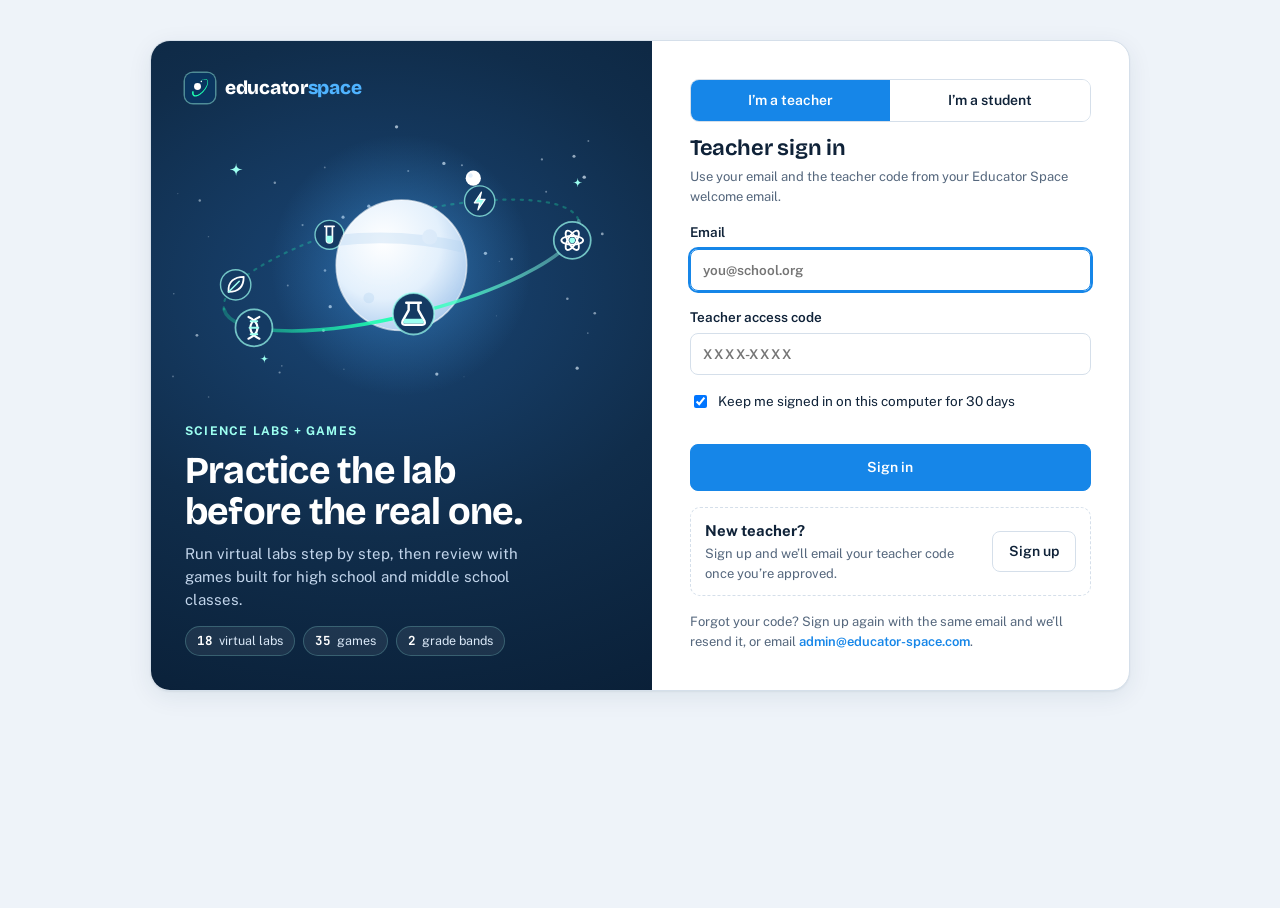
==== commit 421c500d: "brain" ====
--- a/index.html
+++ b/index.html
@@ -840,7 +840,7 @@
    { id, courses:['hs-bio', ...], title, time, summary, ngss:[[code, text]], run: () => MyLab.start(meta) }
    It then shows up on its course pages, the home page, and in the rail counts. */
 
-const SITE_KEY = 'es-8b4329cccd8db72e69978a0829794f41';            /* Educator Space's own key (same as SITES.educatorspace in the Apps Script) */
+const SITE_KEY = 'es-8b4329cccd8db72e69978a0829794f41';            /* the OLD key (Nov 2026): teacher codes and class codes are now made and checked only by the sign-up Apps Script, with a key this page never sees */
 const CODE_ABC = 'ABCDEFGHJKMNPQRSTUVWXYZ23456789';
 const BRAND = 'Educator Space', OWNER_EMAIL = 'admin@educator-space.com', SITE_URL = 'https://educator-space.com', SIGNUP_SITE = 'educatorspace';
 const SIGNUP_ENDPOINT = 'https://script.google.com/macros/s/AKfycby1jWaTEgqIqPZGIKKeDXFbhmuzOPlP304fAmFJJJLSNPPYTHNWHqNY5bdJhckTxm62/exec';
@@ -1029,8 +1029,10 @@
 
 async function boot() {
   const s = LS.get('session', null);
-  if (s && s.email && s.ck && s.exp && Date.parse(s.exp) > Date.now() && s.ck === await ckOf(s.email, await teacherCode(s.email))) {
+  if (s && s.email && s.ck && s.exp && Date.parse(s.exp) > Date.now() && /^[0-9a-f]{64}$/.test(s.ck)) {
     APP.user = { email: s.email, ck: s.ck };
+    /* the sign-up script checks the remembered sign-in (only it knows the key); a sign-in from before Nov 2026 or a reset code signs out */
+    sheetCall(`a=echeck&e=${encodeURIComponent(s.email)}&ck=${s.ck}`).then(d => { if (d && d.ok === false && APP.user && APP.user.ck === s.ck) { LS.del('session'); APP.user = null; APP.gateMsg = 'Please sign in again with your teacher code. (Teacher codes changed in November 2026: check your email for the new one.)'; render(); } });
     liveAccess(s.email).then(on => { if (on === false) { LS.del('session'); APP.user = null; APP.gateMsg = `Your teacher access has been turned off. If you think this is a mistake, email ${OWNER_EMAIL}.`; render(); } });
   }
   /* a student link: #j-CODE, ?j=CODE or /j/CODE (the 404 page serves the app for that path) */
@@ -1095,7 +1097,7 @@
       if (!k.labs.length && !k.games.length) { err.textContent = 'This code doesn\u2019t include any labs or games. Ask your teacher for a new one.'; return; }
       if (!no) { err.textContent = 'Enter the student number your teacher gave you (a number from 1 to 999).'; $('#sNo').focus(); return; }
       const b = $('#sGo'); b.disabled = true; b.textContent = 'Checking code…'; const op = await codeOpen(k.code); b.disabled = false; b.textContent = 'Start';
-      if (op === false) { err.textContent = 'This class code has been closed by your teacher. Ask your teacher for a new one.'; return; }
+      if (op === false) { err.textContent = 'This class code isn’t valid or has been closed by your teacher. Ask your teacher for the right code.'; return; }
       const stu = { code: k.code, no }; LS.set('student', stu); APP.student = Object.assign({}, stu, { k, name: stuLabel(stu) }); APP.joinCode = ''; APP.view = 'home';
       setPath('home', true);
       SND.ac(); render();
@@ -1109,11 +1111,10 @@
     if (!isEmail(em)) { err.textContent = 'Enter the email you use for your teacher account.'; return; }
     if (normCode(code).length < 8) { err.textContent = 'Enter your 8-character teacher access code (like ABCD-2345).'; return; }
     b.disabled = true; b.textContent = 'Checking…';
-    const good = normCode(code) === normCode(await teacherCode(em));
-    if (!good) { b.disabled = false; b.textContent = 'Sign in'; err.textContent = "That email and teacher code don't match. Check the code in your welcome email, or email " + OWNER_EMAIL + '.'; return; }
-    const live = await liveAccess(em);
-    if (live === false) { b.disabled = false; b.textContent = 'Sign in'; err.textContent = `Your teacher access has been turned off. If you think this is a mistake, email ${OWNER_EMAIL}.`; return; }
-    LS.set('lastEmail', em); const ck = await ckOf(em, code);
+    /* the sign-up script checks the code (only it can make teacher codes) and returns the sign-in fingerprint */
+    const r = await sheetCall('', { type: 'esign', email: em, code: normCode(code) });
+    if (!r || !r.ok) { b.disabled = false; b.textContent = 'Sign in'; err.textContent = r ? (r.msg || "That email and teacher code don't match.") : 'Couldn’t reach the sign-in service. Check your connection and try again.'; return; }
+    LS.set('lastEmail', em); const ck = r.ck;
     if ($('#gKeep').checked) LS.set('session', { email: em, ck, exp: new Date(Date.now() + SESSION_DAYS * 864e5).toISOString() }); else LS.del('session');
     APP.user = { email: em, ck }; APP.student = null; SND.ac(); render();
   });
@@ -1130,7 +1131,8 @@
       <label class="fld" for="suSubj">What do you teach? <span class="muted" style="font-weight:400">(optional)</span><input type="text" id="suSubj" maxlength="80" placeholder="e.g. Biology, Chemistry"></label>
       <input id="suHp" tabindex="-1" autocomplete="off" aria-hidden="true" style="position:absolute;left:-9999px;width:1px;height:1px;opacity:0">
       <div class="agree"><label class="check" for="suAg1"><input type="checkbox" id="suAg1"><span class="small">I agree to the <a href="/legal.html#terms" target="_blank" rel="noopener">Terms of Service</a> and <a href="/legal.html#privacy" target="_blank" rel="noopener">Privacy Policy</a>.</span></label>
-        <label class="check" for="suAg2"><input type="checkbox" id="suAg2"><span class="small">I agree to follow the <a href="/legal.html#guidelines" target="_blank" rel="noopener">Community Guidelines</a>.</span></label></div>
+        <label class="check" for="suAg2"><input type="checkbox" id="suAg2"><span class="small">I agree to follow the <a href="/legal.html#guidelines" target="_blank" rel="noopener">Community Guidelines</a>.</span></label>
+        <label class="check" for="suAge"><input type="checkbox" id="suAge"><span class="small">I confirm I am <b>18 or older</b> and a teacher or educator.</span></label></div>
       <label class="check su-news" for="suOpt"><input type="checkbox" id="suOpt"><span class="small muted">${opt}</span></label>
       <div class="err" id="suMsg" role="status"></div></div>
     <div class="mf"><button type="button" class="btn" id="suX">Cancel</button><button type="submit" class="btn primary" id="suGo">Sign up</button></div></form></div>`;
@@ -1140,10 +1142,11 @@
     e.preventDefault(); const m = $('#suMsg', sc), name = $('#suName', sc).value.trim().replace(/\s+/g, ' '), em = normEmail($('#suEmail', sc).value), school = $('#suSchool', sc).value.trim(), subj = $('#suSubj', sc).value.trim();
     if (name.length < 2) { m.textContent = 'Please enter your name.'; return; } if (!isEmail(em)) { m.textContent = 'Please enter a valid email address.'; return; } if (school.length < 2) { m.textContent = 'Please enter your school.'; return; }
     if (!$('#suAg1', sc).checked || !$('#suAg2', sc).checked) { m.textContent = 'Please tick both boxes to agree to the Terms of Service, Privacy Policy and Community Guidelines.'; return; }
+    if (!$('#suAge', sc).checked) { m.textContent = 'Teacher accounts are only for adults. Please confirm you are 18 or older.'; return; }
     const b = $('#suGo', sc); b.disabled = true; m.style.color = 'var(--muted)'; m.textContent = 'Sending…';
     try {
       const ac = new AbortController(), tm = setTimeout(() => ac.abort(), 15000);
-      const r = await fetch(SIGNUP_ENDPOINT, { method: 'POST', signal: ac.signal, body: JSON.stringify({ site: SIGNUP_SITE, role: 'teacher', name, email: em, details: ['School: ' + school, subj && 'Teaches: ' + subj].filter(Boolean).join(' · '), agree: true, agreeText: 'I agree to the Terms of Service and Privacy Policy. I agree to follow the Community Guidelines.', terms: '2026-10-29', optIn: $('#suOpt', sc).checked, optInText: opt, hp: $('#suHp', sc).value }) });
+      const r = await fetch(SIGNUP_ENDPOINT, { method: 'POST', signal: ac.signal, body: JSON.stringify({ site: SIGNUP_SITE, role: 'teacher', adult: true, name, email: em, details: ['School: ' + school, subj && 'Teaches: ' + subj].filter(Boolean).join(' · '), agree: true, agreeText: 'I agree to the Terms of Service and Privacy Policy. I agree to follow the Community Guidelines.', terms: '2026-10-29', optIn: $('#suOpt', sc).checked, optInText: opt, hp: $('#suHp', sc).value }) });
       clearTimeout(tm); const d = await r.json();
       if (!d.ok) { m.style.color = ''; m.textContent = d.msg || 'Something went wrong. Please try again.'; b.disabled = false; return; }
       $('.modal', sc).innerHTML = `<div class="mh" style="text-align:center;padding:30px 24px 10px"><h2>${d.status === 'sent' ? 'Check your email' : 'Request sent'}</h2><p class="muted">${esc(d.msg)}</p><p class="small muted">Don\u2019t see it in a few minutes? Check your spam folder.</p></div><div class="mf" style="justify-content:center"><button class="btn primary" id="suOk">OK</button></div>`;
@@ -7307,24 +7310,22 @@
   if (gameIds.length || labIds.some(id => LAB_ORDER.indexOf(id) >= 10)) {
     let mask = 0n; labIds.forEach(id => { const i = LAB_ORDER.indexOf(id); if (i >= 0) mask |= 1n << BigInt(labBit(i)); }); gameIds.forEach(id => { const i = GAME_ORDER.indexOf(id); if (i >= 0) mask |= 1n << BigInt(gameBit(i)); });
     let mm = mask; do { ext = CODE_ABC[Number(mm % 31n)] + ext; mm /= 31n; } while (mm > 0n); while (ext.length < 6) ext = CODE_ABC[0] + ext;
-    labs = await extHash(ext); ver = 2n;
+    ver = 2n; /* the script fills in the check of the tail */
   } else labIds.forEach(id => { const i = LAB_ORDER.indexOf(id); if (i >= 0) labs |= 1 << i; });
-  const th = await teacherKey(email);
-  const payload = (ver << 38n) | (BigInt(labs) << 28n) | (BigInt(opts & 15) << 24n) | (BigInt(set & 15) << 20n) | BigInt(th);
-  const sg = parseInt((await sha256hex(SITE_KEY + '|lab|' + payload.toString(16).padStart(10, '0'))).slice(0, 6), 16);
-  let n = (payload << 24n) | BigInt(sg), s = '';
-  for (let i = 0; i < 13; i++) { s = CODE_ABC[Number(n % 31n)] + s; n /= 31n; }
-  return fmtLabCode(s) + (ext ? '-' + ext : '');
+  /* the sign-up script adds the teacher key and the signature (Nov 2026: this page no longer has the key). null = couldn't reach it */
+  const r = await sheetCall('', { type: 'labsign', email, ck: APP.user && APP.user.ck, ver: Number(ver), labs, opts: opts & 15, set: set & 15, ext });
+  if (!r || !r.ok || !r.core) return null;
+  return r.core + (ext ? '-' + ext : '');
 }
 async function readLabCode(code) {
   const all = normCode(code); if (all.length !== 13 && (all.length < 19 || all.length > 25)) return null; const c = all.slice(0, 13), ext = all.slice(13);
   let n = 0n; for (const ch of c) { const i = CODE_ABC.indexOf(ch); if (i < 0) return null; n = n * 31n + BigInt(i); }
   if (n >= (1n << 64n)) return null;
   const payload = n >> 24n, sg = Number(n & 0xFFFFFFn);
-  if (parseInt((await sha256hex(SITE_KEY + '|lab|' + payload.toString(16).padStart(10, '0'))).slice(0, 6), 16) !== sg) return null;
+  void sg; /* the signature is checked by the sign-up script when the code is used (codestatus), since only it has the key */
   const p = Number(payload), ver = Math.floor(p / 2 ** 38), field = Math.floor(p / 2 ** 28) % 1024, opts = Math.floor(p / 2 ** 24) % 16;
   let labs, games = [];
-  if (ext) { if (ver !== 2 || field !== await extHash(ext)) return null; let mk = 0n; for (const ch of ext) { const i = CODE_ABC.indexOf(ch); if (i < 0) return null; mk = mk * 31n + BigInt(i); }
+  if (ext) { if (ver !== 2) return null; let mk = 0n; for (const ch of ext) { const i = CODE_ABC.indexOf(ch); if (i < 0) return null; mk = mk * 31n + BigInt(i); }
     labs = LAB_ORDER.filter((id, i) => (mk >> BigInt(labBit(i))) & 1n); games = GAME_ORDER.filter((id, i) => (mk >> BigInt(gameBit(i))) & 1n); }
   else { if (ver === 2) return null; labs = LAB_ORDER.filter((id, i) => field & (1 << i)); if (opts & OPT.blaster) games = ['blaster']; }
   return { code: fmtLabCode(c) + (ext ? '-' + ext : ''), core: fmtLabCode(c), labs, games, opts, set: Math.floor(p / 2 ** 20) % 16, th: p % 2 ** 20 };
@@ -7336,7 +7337,7 @@
     const r = await fetch(body ? SIGNUP_ENDPOINT : `${SIGNUP_ENDPOINT}?${q}`, body ? { method: 'POST', signal: ac.signal, body: JSON.stringify(body) } : { signal: ac.signal }); clearTimeout(tm); return await r.json(); }
   catch (e) { return null; }
 }
-async function codeOpen(code) { const d = await sheetCall('a=codestatus&c=' + normCode(code).slice(0, 13)); return d && d.ok ? d.open : null; }
+async function codeOpen(code) { const d = await sheetCall('a=codestatus&c=' + normCode(code).slice(0, 13)); return d && d.ok ? d.open : d && d.bad ? false : null; } /* not a real code: treated like a closed one */
 const CLOSE_OPTS = [['1d', 'In 1 day', 1], ['1w', 'In 1 week', 7], ['2w', 'In 2 weeks', 14], ['1m', 'In 1 month', 30], ['3m', 'In 3 months', 91], ['date', 'On a date I choose…'], ['never', 'Never (open until I close it)']];
 const ymd = d => `${d.getFullYear()}-${String(d.getMonth() + 1).padStart(2, '0')}-${String(d.getDate()).padStart(2, '0')}`;
 const dayPassed = s => { if (!s) return false; const [y, mo, d] = String(s).slice(0, 10).split('-').map(Number); return Date.now() >= new Date(y, mo - 1, d + 1).getTime(); };
@@ -7388,6 +7389,7 @@
     if (copt === 'date') { if (!cdate || dayPassed(cdate)) { err.textContent = 'Pick a closing date that’s today or later.'; return; } closes = cdate; }
     else if (copt !== 'never') { const t = new Date(); t.setDate(t.getDate() + CLOSE_OPTS.find(o => o[0] === copt)[2]); closes = ymd(t); }
     const code = await makeLabCode(APP.user.email, labs, opts, set, games), label = $('#oLabel', m).value.trim();
+    if (!code) { err.textContent = 'Couldn’t make the code: the sign-up service didn’t answer. Check your connection, or sign out and sign in again.'; return; }
     APP.assignOpts = { hints: $('#oHints', m).checked, rep: $('#oRep', m).checked, label, close: copt, date: cdate };
     const list = myCodes(); list.push({ code, label, labs, games, opts, set, closes, at: new Date().toISOString() }); saveMyCodes(list);
     const reg = sheetCall('', { type: 'labcode', email: APP.user.email, ck: APP.user.ck, code, label, items: itemsOf({ labs, games }).join(', '), closes });
@@ -7763,7 +7765,7 @@
   { id: 'g-names', band: 'hs', fsub: 'hs-chem', title: 'Nomenclature Rush', tag: 'Chemistry · beat the clock', time: '5 min', blurb: 'Name the compound (or write the formula) before the flask fizzes over. Ionic, transition metals, polyatomics, molecular and acids.', page: m => Names.page(m), stop: () => Names.stop() },
   { id: 'g-bomb', band: 'hs', fsub: 'hs-chem', title: 'Bomb Squad', tag: 'Chemistry · defuse it', time: '5 min', blurb: 'Every right answer about strong acids, strong bases or polyatomic ions earns a tool. Collect five to defuse the bomb before the fuse runs out.', page: m => Bomb.page(m), stop: () => Bomb.stop() },
   { id: 'g-contaminated', band: 'hs', fsub: 'hs-bio', title: 'Contaminated', tag: 'Whole class · biology', time: '30–45 min', blurb: 'A hidden-saboteur lab game. Students do real biology tasks for scan results and vote out the saboteurs.', ext: 'games/contaminated/index.html' },
-  { id: 'g-gene', band: 'hs', fsub: 'hs-bio', title: 'Gene Detectives', tag: 'Solo or teams · genetics', time: '25–40 min', blurb: 'A CSI genetics case: blood typing, base pairing, gel electrophoresis and Punnett squares rule out suspects.', ext: 'games/gene-detectives/index.html' }, { id: 'g-chemdet', band: 'hs', course: 'hs-chem', title: 'Chem Detectives', tag: 'Solo or teams · chemistry', time: '25–40 min', blurb: 'A CSI chemistry case: flame tests, ink chromatography, density by water displacement and pH calculations rule out suspects.', ext: 'games/chem-detectives/index.html' }, { id: 'g-signal', band: 'hs', course: 'hs-bio', title: 'Signal Cascade', tag: 'Solo · cell signaling', time: '25–40 min', blurb: 'Drag ligands into the receptors they fit, relay GPCR, receptor tyrosine kinase, ion-channel and steroid pathways step by step, then fix mutated receptors, beat a β-blocker, explore dose and find broken proteins.', ext: 'games/signal-cascade/index.html' }, { id: 'g-elwars', band: 'hs', course: 'hs-chem', title: 'Element Wars', tag: 'Chemistry · periodic trends', time: '15–25 min', blurb: 'Draft a team of elements with hidden stats, then battle through challenges like “lose an electron most easily.” Win rounds with atomic radius, ionization energy, electronegativity and metallic character, and earn bonus points by explaining why.', ext: 'games/element-wars/index.html' }, { id: 'g-atom', band: 'hs', course: 'hs-chem', title: 'Build an Atom', tag: 'Chemistry lab · atomic structure', time: '20–40 min', blurb: 'Build any of the 118 elements from protons, neutrons and electrons. See s, p, d and f orbitals in 3D, follow the filling order, read electron configurations, spot exceptions, explore the periodic table by group and discovery country, and predict trends before revealing them.', ext: 'games/build-an-atom/index.html' },
+  { id: 'g-gene', band: 'hs', fsub: 'hs-bio', title: 'Gene Detectives', tag: 'Solo or teams · genetics', time: '25–40 min', blurb: 'A CSI genetics case: blood typing, base pairing, gel electrophoresis and Punnett squares rule out suspects.', ext: 'games/gene-detectives/index.html' }, { id: 'g-chemdet', band: 'hs', course: 'hs-chem', title: 'Chem Detectives', tag: 'Solo or teams · chemistry', time: '25–40 min', blurb: 'A CSI chemistry case: flame tests, ink chromatography, density by water displacement and pH calculations rule out suspects.', ext: 'games/chem-detectives/index.html' }, { id: 'g-signal', band: 'hs', course: 'hs-bio', title: 'Signal Cascade', tag: 'Solo · cell signaling', time: '25–40 min', blurb: 'Drag ligands into the receptors they fit, relay GPCR, receptor tyrosine kinase, ion-channel and steroid pathways step by step, then fix mutated receptors, beat a β-blocker, explore dose and find broken proteins.', ext: 'games/signal-cascade/index.html' }, { id: 'g-brain', band: 'hs', course: 'hs-bio', title: '3D Brain Explorer', tag: 'Solo · the brain', time: '15–30 min', blurb: 'Rotate a realistic 3D brain, slice it in sagittal, coronal and horizontal planes, and click any region to see what it does, the everyday skills that use it and what happens when it’s damaged. Includes a find-the-structure quiz.', ext: 'games/brain-explorer/index.html', thumb: 'games/brain-explorer/thumb.webp' }, { id: 'g-elwars', band: 'hs', course: 'hs-chem', title: 'Element Wars', tag: 'Chemistry · periodic trends', time: '15–25 min', blurb: 'Draft a team of elements with hidden stats, then battle through challenges like “lose an electron most easily.” Win rounds with atomic radius, ionization energy, electronegativity and metallic character, and earn bonus points by explaining why.', ext: 'games/element-wars/index.html' }, { id: 'g-atom', band: 'hs', course: 'hs-chem', title: 'Build an Atom', tag: 'Chemistry lab · atomic structure', time: '20–40 min', blurb: 'Build any of the 118 elements from protons, neutrons and electrons. See s, p, d and f orbitals in 3D, follow the filling order, read electron configurations, spot exceptions, explore the periodic table by group and discovery country, and predict trends before revealing them.', ext: 'games/build-an-atom/index.html' },
   { id: 'g-mitosis', band: 'hs', fsub: 'hs-bio', title: 'Cell//Divide', tag: 'Retro arcade · biology', time: '10–15 min', blurb: 'Take control of mitosis in an 8-bit arcade game: copy the DNA, coil and line up the chromosomes, split the sisters and pinch the cell in two, while hunting down cell-cycle errors.', page: m => CellDiv.page(m), stop: () => CellDiv.stop() },
   { id: 'g-race', band: 'ms', fsub: 'ms-earth', title: 'Rocket Race', tag: 'Teams · projector', time: '20–30 min', blurb: 'Teams race rockets from Earth to Neptune. Pick a small, medium or big booster, answer the question, and blast off.', page: m => Race.page(m), stop: () => Race.stop() },
   { id: 'g-sort', band: 'ms', fsub: 'mixed', title: 'Sort Storm', tag: 'Arcade · sorting', time: '3–5 min', blurb: 'Cards rain down from the clouds. Click the right bucket before they splash: rock types, food webs, changes, states of matter and more.', page: m => Sort.page(m), stop: () => Sort.stop() },
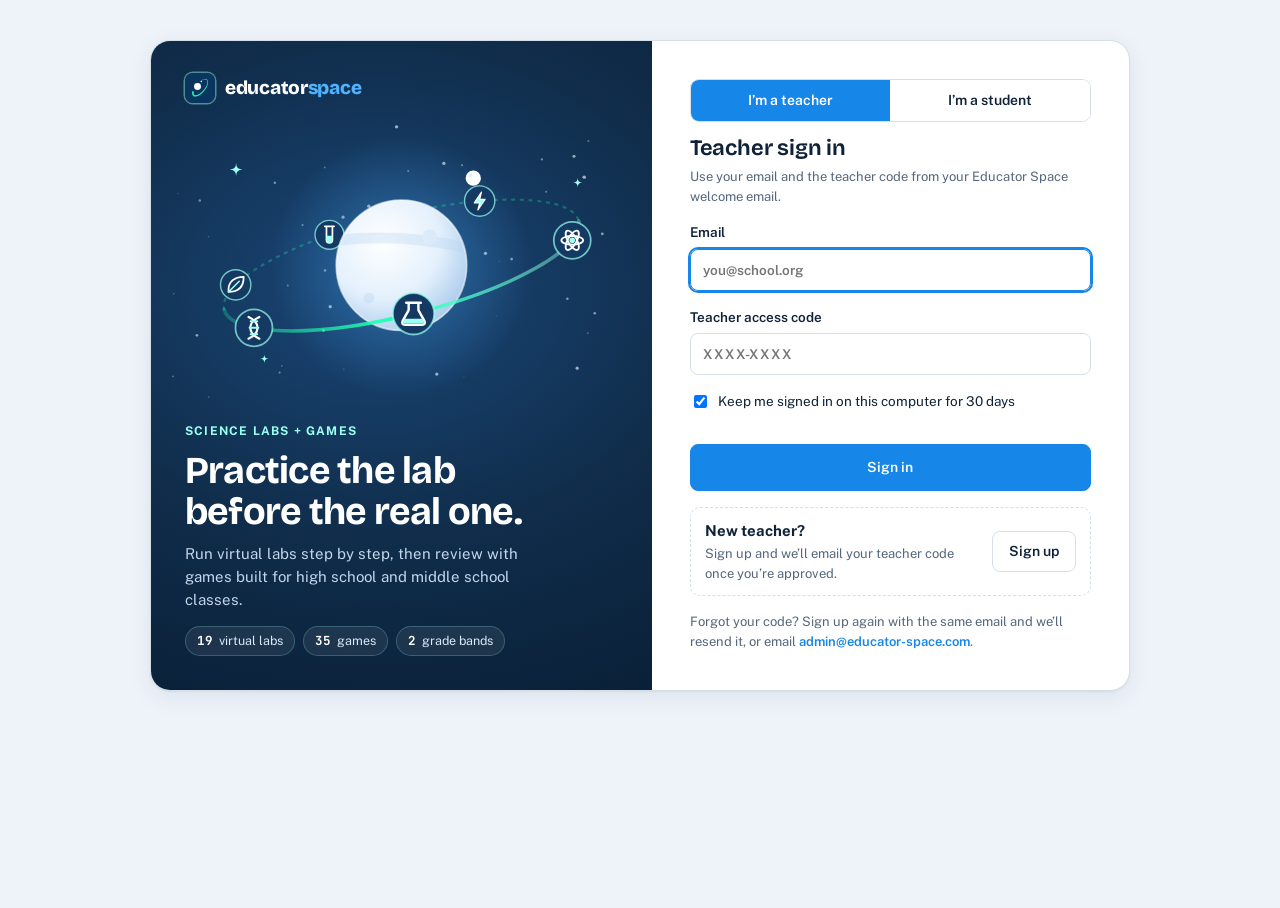
==== commit d91824be: "test" ====
--- a/index.html
+++ b/index.html
@@ -205,6 +205,15 @@
 .brief > div { display: grid; gap: 6px; align-content: start; }
 .brief ul { margin: 0; padding-left: 18px; display: grid; gap: 3px; font-size: 14px; }
 @media (max-width: 600px) { .brief { grid-template-columns: 1fr; } }
+.xm-pick { display: grid; gap: 8px; }
+.xm-o { display: grid; grid-template-columns: 18px 34px 1fr; gap: 10px; align-items: center; border: 1px solid var(--line); border-radius: 12px; padding: 9px 12px; cursor: pointer; }
+.xm-o:has(input:checked) { border-color: var(--accent); background: var(--accent-soft); }
+.xm-o input { accent-color: var(--accent); margin: 0; }
+.xm-o .ic { width: 34px; height: 34px; border-radius: 10px; display: grid; place-items: center; background: var(--accent); color: var(--accent-ink); }
+.xm-o .ic svg { width: 19px; height: 19px; }
+.xm-o small { display: block; color: var(--muted); font-size: 12.5px; }
+.xl-wait { position: fixed; inset: 0; display: grid; place-items: center; background: rgba(8, 20, 36, .3); z-index: 200; }
+.xl-wait div { background: var(--panel); color: var(--ink); padding: 14px 22px; border-radius: 14px; font-weight: 650; box-shadow: var(--shadow); }
 .std { display: grid; gap: 8px; }
 .std .s { display: grid; grid-template-columns: auto 1fr; gap: 10px; align-items: start; font-size: 13.5px; }
 
@@ -1093,7 +1102,7 @@
     $('#sForm').addEventListener('submit', async e => {
       e.preventDefault(); const err = $('#sErr'), code = $('#sCode').value, no = stuNo($('#sNo').value);
       const k = await readLabCode(code);
-      if (!k) { err.textContent = 'That code doesn\u2019t look right. Check it with your teacher (it has 13 to 25 letters and numbers).'; return; }
+      if (!k) { err.textContent = 'That code doesn\u2019t look right. Check it with your teacher (it has 13 to 27 letters and numbers).'; return; }
       if (!k.labs.length && !k.games.length) { err.textContent = 'This code doesn\u2019t include any labs or games. Ask your teacher for a new one.'; return; }
       if (!no) { err.textContent = 'Enter the student number your teacher gave you (a number from 1 to 999).'; $('#sNo').focus(); return; }
       const b = $('#sGo'); b.disabled = true; b.textContent = 'Checking code…'; const op = await codeOpen(k.code); b.disabled = false; b.textContent = 'Start';
@@ -1188,7 +1197,7 @@
   return `<article class="card labcard"><div class="thumb">${l.thumb ? l.thumb() : ''}</div><div class="body">
     <span class="eyebrow">${esc(c ? c.band.replace(' Science', '') + ' · ' + c.name : l.courseLabel)}</span>
     <h3>${esc(l.title)}</h3><p class="small muted">${esc(l.summary)}</p>
-    <div class="meta">${((l.ngssBy && c && l.ngssBy[c.id]) || l.ngss).slice(0, 3).map(n => `<span class="chip ngss">${n[0]}</span>`).join('')}<span class="chip">${ico('clock')}${esc(l.time)}</span></div>
+    <div class="meta">${((l.ngssBy && c && l.ngssBy[c.id]) || l.ngss).slice(0, l.grade ? 2 : 3).map(n => `<span class="chip ngss">${n[0]}</span>`).join('')}${l.grade ? `<span class="chip">${esc(l.grade)}</span>` : ''}<span class="chip">${ico('clock')}${esc(l.time)}</span></div>
     <div class="row" style="margin-top:4px"><button class="btn primary sm" data-lab="${l.id}" data-course="${c ? c.id : ''}">${ico('play')}Open lab</button></div></div></article>`;
 }
 function bindLabButtons(m) { $$('[data-lab]', m).forEach(b => b.onclick = () => openBrief(LABS.find(l => l.id === b.dataset.lab), b.dataset.course)); }
@@ -1241,17 +1250,19 @@
   const ngss = (l.ngssBy && l.ngssBy[c.id]) || l.ngss;
   const sc = document.createElement('div'); sc.className = 'scrim';
   sc.innerHTML = `<div class="modal" role="dialog" aria-modal="true" aria-labelledby="bT"><div class="mh"><span class="eyebrow">${esc(c.band)} · ${esc(c.name)}</span><h2 id="bT">${esc(l.title)}</h2><p class="muted">${esc(l.objective)}</p></div>
-    <div class="mb"><div class="brief"><div><span class="eyebrow">Materials</span><ul>${l.materials.map(x => `<li>${esc(x)}</li>`).join('')}</ul></div>
-      <div><span class="eyebrow">Safety</span><ul>${l.safety.map(x => `<li>${esc(x)}</li>`).join('')}</ul></div></div>
+    <div class="mb"><div class="brief">${l.objectives ? `<div style="grid-column:1/-1"><span class="eyebrow">You will</span><ul>${l.objectives.map(x => `<li>${esc(x)}</li>`).join('')}</ul></div>` : ''}<div><span class="eyebrow">Materials</span><ul>${l.materials.map(x => `<li>${esc(x)}</li>`).join('')}</ul></div>
+      <div><span class="eyebrow">${l.grade ? 'Level and time' : 'Safety'}</span><ul>${l.grade ? `<li>${esc(l.grade)}</li><li>About ${esc(l.time)}</li>` : l.safety.map(x => `<li>${esc(x)}</li>`).join('')}</ul></div></div>
+      ${l.modes ? `<div class="xm-pick" role="radiogroup" aria-label="Mode"><span class="eyebrow">Choose a mode</span>${[['guided', 'list', 'Guided Experiment', 'Step-by-step challenges with predictions, instant feedback and a short quiz.' + (APP.student ? ' Your results go to your teacher.' : '')], ['free', 'chart', 'Free Investigation', 'Design your own experiment: record data, graph it, test your prediction and download a report.'], ['game', 'trophy', 'Game Challenge', 'Use the science to beat the levels and earn stars.']].map(([k, ic, t, dd], i) => `<label class="xm-o"><input type="radio" name="xMode" value="${k}" ${i ? '' : 'checked'}><span class="ic">${ico(ic)}</span><span><b>${t}</b><small>${dd}</small></span></label>`).join('')}</div>` : ''}
       <div class="std"><span class="eyebrow">NGSS connections</span>${ngss.map(n => `<div class="s"><span class="chip ngss">${n[0]}</span><span>${esc(n[1])}</span></div>`).join('')}</div>
       <label class="fld" for="stName">Student name<input type="text" id="stName" placeholder="First name and last initial" value="${esc(LS.get('lastStudent', ''))}"></label>
-      <p class="small muted">Use a mouse. Hold the left button to pour or squeeze, and move the mouse to stir, mash or shake. About ${esc(l.time)}.</p></div>
+      <p class="small muted">${l.howto ? esc(l.howto) : `Use a mouse. Hold the left button to pour or squeeze, and move the mouse to stir, mash or shake. About ${esc(l.time)}.`}</p></div>
     <div class="mf"><button class="btn" id="bX">Cancel</button><button class="btn primary" id="bGo">${ico('play')}Start lab</button></div></div>`;
   document.body.appendChild(sc); ($('#stName', sc) || $('#bGo', sc)).focus();
   const close = () => sc.remove();
   $('#bX', sc).onclick = close; sc.addEventListener('pointerdown', e => { if (e.target === sc) close(); });
+  if (l.modes && typeof XLAB !== 'undefined') XLAB.prefetch(l.id);
   if (APP.student) { const nf = $('#stName', sc).closest('label'); nf.innerHTML = `<span class="small">Working as <b>${esc(APP.student.name)}</b>. Your results go to your teacher when you finish.</span>`; }
-  $('#bGo', sc).onclick = () => { const nm = APP.student ? APP.student.name : $('#stName', sc).value.trim(); if (!APP.student) LS.set('lastStudent', nm); close(); SND.ac(); APP.curLab = l.id; Kit.noHints = !!(APP.student && !(APP.student.k.opts & 1)); l.run({ student: nm, course: c, back: APP.student ? 'home' : APP.view, labId: l.id }); };
+  $('#bGo', sc).onclick = () => { const nm = APP.student ? APP.student.name : $('#stName', sc).value.trim(); if (!APP.student) LS.set('lastStudent', nm); close(); SND.ac(); APP.curLab = l.id; Kit.noHints = !!(APP.student && !(APP.student.k.opts & 1)); l.run({ student: nm, course: c, back: APP.student ? 'home' : APP.view, labId: l.id, mode: (sc.querySelector('input[name="xMode"]:checked') || {}).value }); };
 }
 
 /* small confetti burst used by the lab results and the game */
@@ -1671,7 +1682,7 @@
   otter: { name: 'Pippin', pal: { fur: '#a8754f', dark: '#7d5638', belly: '#f6e6cc', line: '#4a3426' } },
   sheep: { name: 'Puff', pal: { wool: '#fffdf8', face: '#f3dcc3', dark: '#5b4c45', line: '#5a4a42' } }
 };
-const ASSIST_BY_LAB = { 'dna-strawberry': 'otter', titration: 'sheep', flame: 'otter', pendulum: 'sheep', ohm: 'otter', mass: 'otter', erosion: 'sheep', onion: 'sheep', heart: 'otter', projectile: 'sheep', helix: 'otter', ecosystem: 'sheep', cellcity: 'otter', volcano: 'sheep', weather: 'otter', reactions: 'sheep', coaster: 'otter' };
+const ASSIST_BY_LAB = { 'dna-strawberry': 'otter', titration: 'sheep', flame: 'otter', pendulum: 'sheep', ohm: 'otter', mass: 'otter', erosion: 'sheep', onion: 'sheep', heart: 'otter', projectile: 'sheep', helix: 'otter', ecosystem: 'sheep', cellcity: 'otter', volcano: 'sheep', weather: 'otter', reactions: 'sheep', coaster: 'otter', osmosis: 'sheep' };
 const assist = () => ASSIST_BY_LAB[(typeof APP !== 'undefined' && APP.curLab) || ''] || 'otter';
 const asstName = () => ASSIST[assist()].name;
 function pipFace(mood = 'happy', size = 64, kind = assist()) { return charFace(kind, mood, size); }
@@ -2397,6 +2408,69 @@
       <circle cx="310" cy="174" r="30" fill="none" stroke="#3b2f2a" stroke-width="6"/><circle cx="310" cy="174" r="30" fill="none" stroke="#e5484d" stroke-width="2.6"/><path d="M272,204 H380" stroke="#3b2f2a" stroke-width="6"/><path d="M272,204 H380" stroke="#e5484d" stroke-width="2.6"/>
       <g transform="translate(70 126) rotate(72)"><rect x="-14" y="-12" width="28" height="12" rx="4" fill="#2f6fd6"/><circle cx="-5" cy="-15" r="3.6" fill="#ffcf9a"/><circle cx="6" cy="-15" r="3.6" fill="#ffcf9a"/></g>
       <g transform="translate(150 20)"><rect width="110" height="56" rx="8" fill="#0b1020" fill-opacity=".72"/>${[['#4f8ff7', .35, 'PE'], ['#ff9a3c', .6, 'KE']].map(([c, k, t], i) => `<text x="8" y="${20 + i * 22}" font-size="10" fill="#fff">${t}</text><rect x="28" y="${12 + i * 22}" width="74" height="7" rx="3.5" fill="#fff" fill-opacity=".15"/><rect x="28" y="${12 + i * 22}" width="${74 * k}" height="7" rx="3.5" fill="${c}"/>`).join('')}</g>`,
+    osmosis: `<rect width="400" height="240" fill="#0f3a52"/>${[[40, 40], [90, 200], [150, 30], [330, 60], [360, 190], [60, 120], [300, 210], [250, 30]].map(([x, y]) => `<circle cx="${x}" cy="${y}" r="5" fill="#7fd3ff" opacity=".7"/>`).join('')}${[[110, 70], [290, 120], [80, 170], [340, 30]].map(([x, y]) => `<circle cx="${x}" cy="${y}" r="7" fill="#ffb347"/>`).join('')}
+      <path d="M200,42 C262,40 300,80 298,122 C296,168 252,200 200,198 C146,196 104,166 104,120 C104,74 142,44 200,42Z" fill="#ffd6e0" fill-opacity=".85" stroke="#ff7aa2" stroke-width="5" stroke-dasharray="10 5"/>
+      <circle cx="210" cy="118" r="26" fill="#c46a9a" opacity=".8"/><circle cx="214" cy="112" r="9" fill="#8e3b6c"/>
+      <path d="M318,118 l-18,0 m6,-7 l-7,7 7,7" stroke="#7fd3ff" stroke-width="4" fill="none" stroke-linecap="round"/><path d="M84,118 l18,0 m-6,-7 l7,7 -7,7" stroke="#7fd3ff" stroke-width="4" fill="none" stroke-linecap="round"/>
+      <g transform="translate(20 196)"><rect width="96" height="30" rx="8" fill="#0b1020" fill-opacity=".7"/><text x="48" y="20" font-size="13" font-weight="800" fill="#7ee0a1" text-anchor="middle">ISOTONIC</text></g>`,
+    greenhouse: `<rect width="400" height="240" fill="#bfe6ff"/><circle cx="350" cy="40" r="24" fill="#ffd34d"/>${[0, 1, 2, 3].map(i => `<line x1="350" y1="40" x2="${300 - i * 30}" y2="${80 + i * 16}" stroke="#ffd34d" stroke-width="3" opacity=".6"/>`).join('')}
+      <path d="M40,200 L40,110 L200,40 L360,110 L360,200Z" fill="#e8f7ff" fill-opacity=".55" stroke="#7aa6c2" stroke-width="4"/><line x1="200" y1="40" x2="200" y2="200" stroke="#7aa6c2" stroke-width="3"/><line x1="40" y1="110" x2="360" y2="110" stroke="#7aa6c2" stroke-width="2"/>
+      <rect y="196" width="400" height="44" fill="#7a5236"/>${[90, 150, 250, 310].map((x, i) => `<g transform="translate(${x} 198)"><path d="M0,0 C0,-30 0,-50 0,${-60 - i * 8}" stroke="#2f8a3a" stroke-width="4" fill="none"/><ellipse cx="-12" cy="-30" rx="13" ry="6" fill="#43b04f" transform="rotate(-30 -12 -30)"/><ellipse cx="12" cy="-44" rx="13" ry="6" fill="#43b04f" transform="rotate(30 12 -44)"/><circle cy="${-62 - i * 8}" r="7" fill="#ff6b8a"/></g>`).join('')}
+      ${[[120, 150], [128, 128], [282, 140], [276, 116]].map(([x, y]) => `<circle cx="${x}" cy="${y}" r="5" fill="#fff" stroke="#9fd0ea" stroke-width="1.5"/>`).join('')}
+      <g transform="translate(14 14)"><rect width="118" height="30" rx="8" fill="#0b1020" fill-opacity=".72"/><text x="59" y="20" font-size="12.5" font-weight="800" fill="#7ee0a1" text-anchor="middle">O₂ 42 mL/h</text></g>`,
+    enzyme: `<rect width="400" height="240" fill="#2a2140"/><rect y="170" width="400" height="70" fill="#3a2f55"/><rect x="0" y="176" width="400" height="16" fill="#5a4b80"/>${[30, 110, 190, 270, 350].map(x => `<circle cx="${x}" cy="184" r="9" fill="#2a2140" stroke="#8a7bb5" stroke-width="2"/>`).join('')}
+      <path d="M120,150 C100,90 140,50 190,56 C240,50 270,90 256,124 L224,124 L214,104 L190,104 L180,124 L150,124 C150,140 140,150 120,150Z" fill="#7c5cff" stroke="#c9b8ff" stroke-width="3"/>
+      <path d="M190,104 L214,104 L224,124 L180,124Z" fill="#2a2140"/><path d="M186,128 L218,128 L208,108 L196,108Z" fill="#ffb347" stroke="#fff" stroke-width="2"/>
+      <circle cx="168" cy="82" r="5" fill="#fff"/><circle cx="208" cy="80" r="5" fill="#fff"/><path d="M176,94 Q190,102 204,92" stroke="#fff" stroke-width="3" fill="none" stroke-linecap="round"/>
+      ${[[300, 150], [330, 140], [352, 158]].map(([x, y]) => `<path d="M${x},${y} l10,0 l-5,-10z" fill="#ffb347"/>`).join('')}${[[56, 152], [76, 140]].map(([x, y]) => `<path d="M${x},${y} l14,0 l-7,-14z" fill="#ffd27a"/>`).join('')}
+      <g transform="translate(270 20)"><rect width="114" height="56" rx="8" fill="#0b1020" fill-opacity=".72"/><text x="10" y="22" font-size="12" fill="#a9b6cc">37 °C · pH 7</text><text x="10" y="44" font-size="15" font-weight="800" fill="#7ee0a1">Rate ▲ 92%</text></g>`,
+    genetics: `<rect width="400" height="240" fill="#1d3b2e"/><g transform="translate(20 34)"><rect width="150" height="150" rx="10" fill="#f6f1e3"/>${['BB', 'Bb', 'Bb', 'bb'].map((t, i) => `<rect x="${(i % 2) * 70 + 8}" y="${Math.floor(i / 2) * 70 + 8}" width="64" height="64" rx="6" fill="${t === 'bb' ? '#ffe0b3' : '#cfe8ff'}"/><text x="${(i % 2) * 70 + 40}" y="${Math.floor(i / 2) * 70 + 48}" font-size="22" font-weight="800" fill="#25312f" text-anchor="middle">${t}</text>`).join('')}</g>
+      ${[[250, 92, '#4f8ff7'], [330, 92, '#4f8ff7'], [250, 176, '#4f8ff7'], [330, 176, '#ffb347']].map(([x, y, c]) => `<g transform="translate(${x} ${y})"><ellipse rx="30" ry="24" fill="${c}"/><circle cx="-10" cy="-6" r="7" fill="#fff"/><circle cx="10" cy="-6" r="7" fill="#fff"/><circle cx="-9" cy="-5" r="3.5" fill="#222"/><circle cx="11" cy="-5" r="3.5" fill="#222"/><path d="M-8,8 Q0,14 8,8" stroke="#222" stroke-width="2" fill="none"/><path d="M-18,-20 l-6,-14 M18,-20 l6,-14" stroke="${c}" stroke-width="4" stroke-linecap="round"/></g>`).join('')}
+      <text x="290" y="34" font-size="15" font-weight="800" fill="#ffd27a" text-anchor="middle">3 : 1</text>`,
+    immune: `<rect width="400" height="240" fill="#4a0f22"/><path d="M0,40 Q200,0 400,40 L400,200 Q200,240 0,200Z" fill="#7a1c34"/>${[[50, 70], [120, 180], [300, 60], [360, 170], [210, 200]].map(([x, y]) => `<ellipse cx="${x}" cy="${y}" rx="14" ry="9" fill="#d9465f" stroke="#ff8a9a" stroke-width="2"/>`).join('')}
+      ${[[280, 120], [320, 150], [250, 160]].map(([x, y]) => `<g transform="translate(${x} ${y})"><rect x="-13" y="-7" width="26" height="14" rx="7" fill="#7ee081"/>${[-8, 0, 8].map(d => `<line x1="${d}" y1="-7" x2="${d + 2}" y2="-13" stroke="#7ee081" stroke-width="2"/>`).join('')}</g>`).join('')}
+      <g transform="translate(150 110)"><circle r="34" fill="#e8f1ff" stroke="#9fc2ff" stroke-width="3"/><circle cx="4" cy="-2" r="14" fill="#7c9cff"/><path d="M30,-10 Q50,-20 60,-4" stroke="#e8f1ff" stroke-width="10" fill="none" stroke-linecap="round"/></g>
+      ${[[200, 60, 20], [230, 90, -30], [190, 40, 60]].map(([x, y, r]) => `<path d="M${x},${y} l0,-10 m0,0 l-6,-8 m6,8 l6,-8" stroke="#ffd27a" stroke-width="3" fill="none" stroke-linecap="round" transform="rotate(${r} ${x} ${y})"/>`).join('')}
+      <g transform="translate(14 14)"><rect width="130" height="30" rx="8" fill="#0b1020" fill-opacity=".72"/><text x="65" y="20" font-size="12.5" font-weight="800" fill="#ffd27a" text-anchor="middle">WAVE 2 · MEMORY</text></g>`,
+    equilibrium: `<rect width="400" height="240" fill="#14233f"/><g transform="translate(200 150)"><path d="M-150,0 L150,0" stroke="#cfe0f2" stroke-width="6"/><path d="M0,0 L-18,40 L18,40Z" fill="#cfe0f2"/>
+      <g transform="rotate(-6)"><rect x="-160" y="-60" width="110" height="56" rx="10" fill="#2f6fd6" opacity=".9"/><rect x="50" y="-60" width="110" height="56" rx="10" fill="#e5484d" opacity=".9"/>
+      ${[[-140, -40], [-120, -24], [-96, -44], [-74, -22]].map(([x, y]) => `<circle cx="${x}" cy="${y}" r="7" fill="#9fd0ff"/>`).join('')}${[[70, -40], [96, -22], [120, -42], [140, -24], [108, -30]].map(([x, y]) => `<circle cx="${x}" cy="${y}" r="7" fill="#ffb3b8"/>`).join('')}</g></g>
+      <text x="200" y="60" font-size="30" font-weight="800" fill="#ffd27a" text-anchor="middle">⇌</text><text x="110" y="64" font-size="20" font-weight="800" fill="#9fd0ff" text-anchor="middle">N₂ + 3H₂</text><text x="292" y="64" font-size="20" font-weight="800" fill="#ffb3b8" text-anchor="middle">2NH₃</text>
+      <g transform="translate(150 206)"><rect width="100" height="26" rx="8" fill="#0b1020" fill-opacity=".72"/><text x="50" y="18" font-size="12.5" font-weight="800" fill="#7ee0a1" text-anchor="middle">Q = K</text></g>`,
+    collision: `<rect width="400" height="240" fill="#101a2e"/><rect x="16" y="16" width="368" height="208" rx="14" fill="#16243f" stroke="#2d4470" stroke-width="3"/>
+      ${[[60, 60, '#4f8ff7'], [120, 170, '#4f8ff7'], [300, 70, '#ff9a3c'], [330, 180, '#ff9a3c'], [90, 120, '#ff9a3c'], [250, 150, '#4f8ff7']].map(([x, y, c]) => `<circle cx="${x}" cy="${y}" r="11" fill="${c}"/><line x1="${x}" y1="${y}" x2="${x - 22}" y2="${y + 10}" stroke="${c}" stroke-opacity=".4" stroke-width="5" stroke-linecap="round"/>`).join('')}
+      <circle cx="196" cy="104" r="11" fill="#4f8ff7"/><circle cx="214" cy="112" r="11" fill="#ff9a3c"/><g transform="translate(205 108)">${[0, 45, 90, 135, 180, 225, 270, 315].map(a => `<line x1="0" y1="0" x2="${Math.cos(a * Math.PI / 180) * 30}" y2="${Math.sin(a * Math.PI / 180) * 30}" stroke="#ffd27a" stroke-width="3" stroke-linecap="round" transform="translate(${Math.cos(a * Math.PI / 180) * 14} ${Math.sin(a * Math.PI / 180) * 14})"/>`).join('')}</g>
+      <g transform="translate(250 28)"><rect width="120" height="28" rx="8" fill="#0b1020" fill-opacity=".72"/><text x="60" y="19" font-size="12.5" font-weight="800" fill="#ffd27a" text-anchor="middle">✓ 14 successful</text></g>`,
+    calorimetry: `<rect width="400" height="240" fill="#22313a"/><rect y="196" width="400" height="44" fill="#3a4a54"/>
+      <g transform="translate(200 120)"><rect x="-74" y="-60" width="148" height="140" rx="14" fill="#e9eef2" stroke="#9fb0bb" stroke-width="4"/><rect x="-60" y="-46" width="120" height="112" rx="8" fill="#cfe7f5"/><rect x="-60" y="0" width="120" height="66" rx="6" fill="#7fc4ec"/>
+      <rect x="-80" y="-74" width="160" height="16" rx="6" fill="#c8d2d9"/><rect x="30" y="-118" width="10" height="120" rx="5" fill="#fff" stroke="#9fb0bb" stroke-width="2"/><rect x="32" y="-40" width="6" height="40" fill="#e5484d"/><circle cx="35" cy="4" r="9" fill="#e5484d"/>
+      <rect x="-30" y="14" width="34" height="26" rx="4" fill="#c27a3a" stroke="#ffb37a" stroke-width="2"/>${[0, 1, 2].map(i => `<path d="M${-22 + i * 10},10 q4,-8 0,-16" stroke="#fff" stroke-width="2" fill="none" opacity=".7"/>`).join('')}</g>
+      <g transform="translate(14 14)"><rect width="128" height="30" rx="8" fill="#0b1020" fill-opacity=".72"/><text x="64" y="20" font-size="12.5" font-weight="800" fill="#ffb37a" text-anchor="middle">q = mcΔT</text></g><g transform="translate(270 20)"><rect width="114" height="30" rx="8" fill="#0b1020" fill-opacity=".72"/><text x="57" y="20" font-size="13" font-weight="800" fill="#7ee0a1" text-anchor="middle">ΔT +6.4 °C</text></g>`,
+    stoich: `<rect width="400" height="240" fill="#2b2f3a"/><rect y="150" width="400" height="20" fill="#4a5060"/>${Array.from({ length: 12 }, (_, i) => `<circle cx="${i * 36 + 10}" cy="160" r="7" fill="#2b2f3a" stroke="#7d8597" stroke-width="2"/>`).join('')}
+      <g transform="translate(40 40)"><path d="M0,0 L60,0 L48,70 L12,70Z" fill="#4f8ff7" stroke="#cfe0f2" stroke-width="3"/><text x="30" y="40" font-size="15" font-weight="800" fill="#fff" text-anchor="middle">2H₂</text></g>
+      <g transform="translate(130 40)"><path d="M0,0 L60,0 L48,70 L12,70Z" fill="#e5484d" stroke="#ffd0d3" stroke-width="3"/><text x="30" y="40" font-size="15" font-weight="800" fill="#fff" text-anchor="middle">O₂</text></g>
+      <path d="M210,80 L250,80 M240,70 L252,80 L240,90" stroke="#ffd27a" stroke-width="5" fill="none" stroke-linecap="round"/>
+      ${[0, 1, 2].map(i => `<g transform="translate(${280 + i * 36} ${126 - (i % 2) * 6})"><rect x="-14" y="-24" width="28" height="24" rx="5" fill="#7ee0a1"/><text y="-8" font-size="10" font-weight="800" fill="#123" text-anchor="middle">H₂O</text></g>`).join('')}
+      <g transform="translate(110 190)"><rect width="180" height="34" rx="8" fill="#0b1020" fill-opacity=".72"/><text x="90" y="22" font-size="13" font-weight="800" fill="#ffd27a" text-anchor="middle">Limiting: O₂ · 98% yield</text></g>`,
+    bridge: `<rect width="400" height="240" fill="#a9d8f5"/><path d="M0,170 L60,150 L60,240 L0,240Z M400,170 L340,150 L340,240 L400,240Z" fill="#8a6d55"/><rect y="200" width="400" height="40" fill="#3f8fd6" opacity=".7"/>
+      <g stroke-width="6" stroke-linecap="round">${[[60, 150, 130, 150, '#e5484d'], [130, 150, 200, 150, '#e5484d'], [200, 150, 270, 150, '#e5484d'], [270, 150, 340, 150, '#e5484d'], [95, 100, 165, 100, '#2f6fd6'], [165, 100, 235, 100, '#2f6fd6'], [235, 100, 305, 100, '#2f6fd6'], [60, 150, 95, 100, '#2f6fd6'], [95, 100, 130, 150, '#e5484d'], [130, 150, 165, 100, '#2f6fd6'], [165, 100, 200, 150, '#e5484d'], [200, 150, 235, 100, '#e5484d'], [235, 100, 270, 150, '#2f6fd6'], [270, 150, 305, 100, '#e5484d'], [305, 100, 340, 150, '#2f6fd6']].map(([a, b, c, d, k]) => `<line x1="${a}" y1="${b}" x2="${c}" y2="${d}" stroke="${k}"/>`).join('')}</g>
+      ${[60, 130, 200, 270, 340, 95, 165, 235, 305].map((x, i) => `<circle cx="${x}" cy="${i < 5 ? 150 : 100}" r="6" fill="#fff" stroke="#333" stroke-width="2"/>`).join('')}
+      <g transform="translate(176 118)"><rect width="48" height="26" rx="4" fill="#ffb347" stroke="#7a4a12" stroke-width="2"/><text x="24" y="18" font-size="12" font-weight="800" fill="#4a2a08" text-anchor="middle">5 t</text></g>
+      <g transform="translate(14 14)"><rect width="150" height="30" rx="8" fill="#0b1020" fill-opacity=".72"/><text x="12" y="20" font-size="12" font-weight="800" fill="#ff8a8a">tension</text><text x="82" y="20" font-size="12" font-weight="800" fill="#8ab8ff">compression</text></g>`,
+    waves: `<rect width="400" height="240" fill="#0d2238"/>${[60, 120, 180].map((y, k) => `<path d="${Array.from({ length: 81 }, (_, i) => `${i ? 'L' : 'M'}${20 + i * 4.5},${y + Math.sin(i / 80 * Math.PI * (k === 2 ? 4 : 3 + k)) * (k === 2 ? 26 : 16)}`).join(' ')}" fill="none" stroke="${['#4f8ff7', '#ff9a3c', '#7ee0a1'][k]}" stroke-width="${k === 2 ? 4 : 3}"/>`).join('')}
+      ${[0, 1, 2, 3, 4].map(i => `<circle cx="${20 + i * 90}" cy="180" r="4" fill="#fff"/>`).join('')}<text x="380" y="66" font-size="16" font-weight="800" fill="#4f8ff7" text-anchor="end">+</text><text x="380" y="126" font-size="16" font-weight="800" fill="#ff9a3c" text-anchor="end">=</text>
+      <g transform="translate(270 206)"><rect width="116" height="26" rx="8" fill="#0b1020" fill-opacity=".72"/><text x="58" y="18" font-size="12.5" font-weight="800" fill="#7ee0a1" text-anchor="middle">v = f λ</text></g>`,
+    laser: `<rect width="400" height="240" fill="#0a0f1e"/>${Array.from({ length: 9 }, (_, i) => `<line x1="${i * 50}" y1="0" x2="${i * 50}" y2="240" stroke="#16213a"/>`).join('')}${Array.from({ length: 5 }, (_, i) => `<line x1="0" y1="${i * 60}" x2="400" y2="${i * 60}" stroke="#16213a"/>`).join('')}
+      <rect x="20" y="104" width="44" height="22" rx="4" fill="#5a6270"/><rect x="60" y="110" width="8" height="10" fill="#e5484d"/>
+      <polyline points="68,115 180,115 180,190 300,190" fill="none" stroke="#ff3b4e" stroke-width="3"/><polyline points="68,115 180,115 180,190 300,190" fill="none" stroke="#ff3b4e" stroke-width="9" opacity=".25"/>
+      <line x1="166" y1="101" x2="194" y2="129" stroke="#cfe0f2" stroke-width="6" stroke-linecap="round"/><path d="M230,150 L262,150 L246,122Z" fill="#9fd0ff" fill-opacity=".35" stroke="#9fd0ff" stroke-width="2"/>
+      <g transform="translate(320 190)"><circle r="18" fill="none" stroke="#7ee0a1" stroke-width="4"/><circle r="8" fill="#7ee0a1"/></g>${[[300, 50], [340, 80]].map(([x, y]) => `<circle cx="${x}" cy="${y}" r="10" fill="none" stroke="#ffd27a" stroke-width="3"/>`).join('')}
+      <g transform="translate(14 14)"><rect width="158" height="28" rx="8" fill="#0b1020" fill-opacity=".8"/><text x="79" y="19" font-size="12" font-weight="800" fill="#ffd27a" text-anchor="middle">n₁ sin θ₁ = n₂ sin θ₂</text></g>`,
+    crash: `<rect width="400" height="240" fill="#dfe8f0"/><rect y="168" width="400" height="12" fill="#6b7a88"/><rect y="180" width="400" height="60" fill="#c5d0da"/>
+      <g transform="translate(110 140)"><rect x="-44" y="-26" width="88" height="40" rx="8" fill="#2f6fd6"/><circle cx="-26" cy="20" r="9" fill="#222"/><circle cx="26" cy="20" r="9" fill="#222"/><ellipse cx="-6" cy="-36" rx="9" ry="12" fill="#fff6e0" stroke="#d9c9a0" stroke-width="2"/></g>
+      <g transform="translate(270 140)"><rect x="-44" y="-26" width="88" height="40" rx="8" fill="#e5484d"/><circle cx="-26" cy="20" r="9" fill="#222"/><circle cx="26" cy="20" r="9" fill="#222"/></g>
+      <path d="M164,124 l26,0 m-8,-8 l8,8 -8,8" stroke="#ff9a3c" stroke-width="5" fill="none" stroke-linecap="round"/><g transform="translate(190 128)">${[0, 60, 120, 180, 240, 300].map(a => `<line x1="0" y1="0" x2="${Math.cos(a * Math.PI / 180) * 16}" y2="${Math.sin(a * Math.PI / 180) * 16}" stroke="#ffd27a" stroke-width="3" transform="translate(${Math.cos(a * Math.PI / 180) * 8} ${Math.sin(a * Math.PI / 180) * 8})"/>`).join('')}</g>
+      <g transform="translate(14 14)"><rect width="178" height="30" rx="8" fill="#0b1020" fill-opacity=".72"/><text x="89" y="20" font-size="12.5" font-weight="800" fill="#7ee0a1" text-anchor="middle">p before = p after</text></g>`,
   };
   void big;
   return `<svg viewBox="0 0 400 240" preserveAspectRatio="xMidYMid slice" aria-hidden="true">${bg}${art[id] || ''}</svg>`;
@@ -6174,6 +6248,96 @@
       thumb: big => labThumb('coaster', big) }
   });
 })();
+
+/* ═══════════ Interactive labs in /labs/ (Nov 2026): 13 high school labs with three modes each ═══════════
+   Guided Experiment, Free Investigation and Game Challenge. Only the cards live in this page: a lab's code is in
+   labs/<id>.js and the shared engine in labs/xlab.js, loaded the first time the lab is opened (and prefetched when its brief opens). */
+const XLAB = {
+  v: '20261117', mods: {}, loading: {},
+  /* labs whose code is in /labs/ and ready. Cards for the others stay hidden until their file is added: then add the id
+     here AND at the end of LAB_ORDER (class codes). Still to build (Nov 2026): greenhouse, enzyme, genetics, immune,
+     equilibrium, collision, calorimetry, stoich, bridge, waves, laser, crash. */
+  built: ['osmosis'],
+  load(file) {
+    return this.loading[file] || (this.loading[file] = new Promise((ok, bad) => { const s = document.createElement('script'); s.src = gameURL('labs/' + file + '?v=' + this.v); s.async = true;
+      s.onload = ok; s.onerror = () => { delete this.loading[file]; s.remove(); bad(new Error(file)); }; document.head.appendChild(s); }));
+  },
+  async ready(id) { await this.load('xlab.js'); await this.load(id + '.js'); if (!this.mods[id]) throw new Error(id); },
+  prefetch(id) { this.ready(id).catch(() => {}); },
+  async open(l, r) {
+    const w = document.createElement('div'); w.className = 'xl-wait'; w.innerHTML = '<div>Loading the lab…</div>'; const tm = setTimeout(() => document.body.appendChild(w), 150);
+    try { await this.ready(l.id); } catch (e) { clearTimeout(tm); w.remove(); alertBox('Couldn’t open the lab', 'The lab didn’t load. Check your internet connection and try again.'); return; }
+    clearTimeout(tm); w.remove(); this.mods[l.id].start(r);
+  }
+};
+[
+  { id: 'osmosis', short: 'Osmosis Crisis', title: 'Osmosis Crisis: Save the Cell', courses: ['hs-bio'], time: '35–45 min', grade: 'Grades 9–10',
+    summary: 'Change solute concentrations and membrane permeability, watch water and solutes cross the membrane, and rescue cells in hypotonic and hypertonic danger.',
+    objective: 'Explain diffusion and osmosis across a selectively permeable membrane, predict how a cell’s volume changes in hypotonic, isotonic and hypertonic solutions, and use this to keep cells alive.',
+    objectives: ['Explain how diffusion and osmosis move particles from high to low concentration', 'Predict whether water enters or leaves a cell in hypotonic, isotonic and hypertonic solutions', 'Measure how solute concentration and membrane permeability change the rate of osmosis', 'Explain how cells and organisms keep water balance (homeostasis)'],
+    ngss: [['HS-LS1-3', 'Plan and conduct an investigation to provide evidence that feedback mechanisms maintain homeostasis.'], ['HS-LS1-2', 'Develop and use a model to illustrate the hierarchical organization of interacting systems that provide specific functions within multicellular organisms.'], ['SEP 3', 'Planning and carrying out investigations: change one variable and measure cell volume over time.'], ['CCC 7', 'Stability and change: a cell stays stable when water in equals water out.']] },
+  { id: 'greenhouse', short: 'Greenhouse Tycoon', title: 'Photosynthesis: Greenhouse Tycoon', courses: ['hs-bio'], time: '35–45 min', grade: 'Grades 9–10',
+    summary: 'Run a virtual greenhouse: tune light, CO₂, temperature and water, measure the photosynthesis rate from oxygen bubbles, find the limiting factor, and grow the best crop.',
+    objective: 'Measure how light intensity, carbon dioxide, temperature and water affect the rate of photosynthesis, identify limiting factors, and explain how light energy is stored as chemical energy in glucose.',
+    objectives: ['Write the overall equation for photosynthesis and name its inputs and outputs', 'Measure the photosynthesis rate from the oxygen a plant gives off', 'Identify the limiting factor in a set of growing conditions', 'Explain why rate levels off with light and CO₂ but peaks and falls with temperature'],
+    ngss: [['HS-LS1-5', 'Use a model to illustrate how photosynthesis transforms light energy into stored chemical energy.'], ['HS-LS2-5', 'Develop a model to illustrate the role of photosynthesis and cellular respiration in the cycling of carbon among the biosphere, atmosphere, hydrosphere, and geosphere.'], ['SEP 3', 'Planning and carrying out investigations: control variables and measure a rate.'], ['CCC 2', 'Cause and effect: the factor in shortest supply limits the rate.']] },
+  { id: 'enzyme', short: 'Enzyme Rush', title: 'Enzyme Rush: Reaction Factory', courses: ['hs-bio'], time: '35–45 min', grade: 'Grades 9–11',
+    summary: 'Run a biochemical factory: adjust temperature, pH, enzyme concentration and substrate, measure reaction rates, discover each enzyme’s optimum, and avoid denaturing your workers.',
+    objective: 'Investigate how temperature, pH, enzyme concentration and substrate concentration affect the rate of an enzyme-catalyzed reaction, and explain the results with the active site, collisions, saturation and denaturation.',
+    objectives: ['Describe how an enzyme’s active site binds a specific substrate', 'Measure reaction rate and find an enzyme’s optimum temperature and pH', 'Explain saturation: why the rate levels off at high substrate concentration', 'Explain denaturation and why it can’t be undone by cooling'],
+    ngss: [['HS-LS1-6', 'Construct and revise an explanation based on evidence for how carbon, hydrogen, and oxygen from sugar molecules may combine with other elements to form amino acids and/or other large carbon-based molecules.'], ['HS-LS1-3', 'Plan and conduct an investigation to provide evidence that feedback mechanisms maintain homeostasis.'], ['HS-PS1-5', 'Apply scientific principles and evidence to provide an explanation about the effects of changing the temperature or concentration of the reacting particles on the rate at which a reaction occurs.'], ['CCC 6', 'Structure and function: the shape of the active site fits one substrate.']] },
+  { id: 'genetics', short: 'Genetic Architect', title: 'Genetic Architect: Creature Creator', courses: ['hs-bio'], time: '35–45 min', grade: 'Grades 9–10',
+    summary: 'Design and breed fictional creatures: choose alleles, predict offspring with Punnett squares, test predictions with big litters, and explore dominance, codominance, sex linkage and mutation.',
+    objective: 'Use Punnett squares and probability to predict offspring genotypes and phenotypes, compare predictions with breeding results, and explain how dominance patterns and mutations create variation.',
+    objectives: ['Tell apart genotype and phenotype, homozygous and heterozygous', 'Predict offspring ratios with Punnett squares for one and two traits', 'Explain why real litters don’t match predicted ratios exactly (probability and sample size)', 'Describe incomplete dominance, codominance, sex-linked traits and mutations'],
+    ngss: [['HS-LS3-1', 'Ask questions to clarify relationships about the role of DNA and chromosomes in coding the instructions for characteristic traits passed from parents to offspring.'], ['HS-LS3-2', 'Make and defend a claim based on evidence that inheritable genetic variations may result from new genetic combinations through meiosis, viable errors occurring during replication, and/or mutations caused by environmental factors.'], ['HS-LS3-3', 'Apply concepts of statistics and probability to explain the variation and distribution of expressed traits in a population.'], ['SEP 5', 'Using mathematics: probability and ratios.']] },
+  { id: 'immune', short: 'Immune Defense', title: 'Immune Defense: Pathogen Invasion', courses: ['hs-bio'], time: '30–40 min', grade: 'Grades 9–11',
+    summary: 'Command the immune system in an animated defense: identify bacteria and viruses, deploy innate and adaptive defenders, make antibodies, and build immune memory for the next wave.',
+    objective: 'Explain how innate and adaptive immunity work together, how B cells, T cells and antibodies recognize specific antigens, and why memory cells make the second response faster and stronger.',
+    objectives: ['Compare innate (fast, general) and adaptive (slow, specific) immune responses', 'Explain how antibodies match a specific antigen', 'Measure the primary and secondary immune responses and explain immune memory', 'Explain how vaccines prepare the immune system'],
+    ngss: [['HS-LS1-2', 'Develop and use a model to illustrate the hierarchical organization of interacting systems that provide specific functions within multicellular organisms.'], ['HS-LS1-3', 'Plan and conduct an investigation to provide evidence that feedback mechanisms maintain homeostasis.'], ['HS-LS1-1', 'Construct an explanation based on evidence for how the structure of DNA determines the structure of proteins, which carry out the essential functions of life through systems of specialized cells.'], ['CCC 4', 'Systems and system models: many cell types work together to defend the body.']] },
+  { id: 'equilibrium', short: 'Equilibrium Shift', title: 'Equilibrium Shift: Chemical Chaos', courses: ['hs-chem'], time: '35–45 min', grade: 'Grades 10–12',
+    summary: 'Push a reversible reaction around: change concentrations, temperature and pressure, watch the forward and reverse rates rebalance, and use Le Châtelier’s principle and K to predict the shift.',
+    objective: 'Explain dynamic equilibrium, predict and observe how changes in concentration, temperature and pressure shift a reversible reaction (Le Châtelier’s principle), and calculate K and Q.',
+    objectives: ['Explain why equilibrium is dynamic: forward and reverse rates are equal', 'Predict the direction of a shift after a change in concentration, temperature or pressure', 'Calculate the equilibrium constant K and the reaction quotient Q', 'Explain why only temperature changes the value of K'],
+    ngss: [['HS-PS1-6', 'Refine the design of a chemical system by specifying a change in conditions that would produce increased amounts of products at equilibrium.'], ['HS-PS1-5', 'Apply scientific principles and evidence to provide an explanation about the effects of changing the temperature or concentration of the reacting particles on the rate at which a reaction occurs.'], ['SEP 5', 'Using mathematics: equilibrium constants and reaction quotients.'], ['CCC 7', 'Stability and change: a system at equilibrium responds to a change by partly undoing it.']] },
+  { id: 'collision', short: 'Collision Lab', title: 'Collision Lab: Reaction Accelerator', courses: ['hs-chem'], time: '30–40 min', grade: 'Grades 10–12',
+    summary: 'Watch molecules collide: change temperature, concentration and activation energy, count successful collisions, add a catalyst, and connect the energy diagram to the reaction rate.',
+    objective: 'Use collision theory to explain how temperature, concentration, activation energy and catalysts change reaction rate, using particle collisions, energy distributions and energy diagrams.',
+    objectives: ['Explain collision theory: particles must collide with enough energy and the right orientation', 'Measure how temperature and concentration change the rate', 'Relate activation energy to the fraction of successful collisions', 'Explain how a catalyst speeds up a reaction without being used up'],
+    ngss: [['HS-PS1-5', 'Apply scientific principles and evidence to provide an explanation about the effects of changing the temperature or concentration of the reacting particles on the rate at which a reaction occurs.'], ['HS-PS1-4', 'Develop a model to illustrate that the release or absorption of energy from a chemical reaction system depends upon the changes in total bond energy.'], ['SEP 2', 'Developing and using models: a particle model of a reaction.'], ['CCC 3', 'Scale, proportion and quantity: a small rise in temperature makes many more particles energetic enough.']] },
+  { id: 'calorimetry', short: 'Thermal Reactor', title: 'Thermal Reactor: Calorimetry Lab', courses: ['hs-chem'], time: '35–45 min', grade: 'Grades 10–12',
+    summary: 'Mix hot metals, water and reacting solutions in an insulated calorimeter, measure temperature changes, calculate heat with q = mcΔT, find specific heats and enthalpies, and check that energy is conserved.',
+    objective: 'Use calorimetry and q = mcΔT to measure heat transfer, identify an unknown metal by its specific heat, find the enthalpy change of a reaction, and explain energy conservation.',
+    objectives: ['Explain that heat flows from hot to cold until both reach the same temperature', 'Calculate heat with q = mcΔT', 'Identify an unknown metal from its specific heat', 'Find ΔH for a reaction and tell exothermic from endothermic'],
+    ngss: [['HS-PS3-4', 'Plan and conduct an investigation to provide evidence that the transfer of thermal energy when two components of different temperature are combined within a closed system results in a more uniform energy distribution among the components in the system.'], ['HS-PS3-1', 'Create a computational model to calculate the change in the energy of one component in a system when the change in energy of the other component(s) and energy flows in and out of the system are known.'], ['HS-PS1-4', 'Develop a model to illustrate that the release or absorption of energy from a chemical reaction system depends upon the changes in total bond energy.'], ['CCC 5', 'Energy and matter: energy lost by one part of the system is gained by another.']] },
+  { id: 'stoich', short: 'Mole Factory', title: 'Mole Factory: Stoichiometry Challenge', courses: ['hs-chem'], time: '35–45 min', grade: 'Grades 10–12',
+    summary: 'Run a chemical production line: balance equations, load reactants in grams and moles, find the limiting reactant, predict theoretical yield, and fill customer orders without waste.',
+    objective: 'Balance chemical equations, convert between mass and moles, use mole ratios to find the limiting reactant and theoretical yield, and calculate percent yield.',
+    objectives: ['Balance chemical equations so atoms are conserved', 'Convert between grams and moles with molar mass', 'Use mole ratios to find the limiting and excess reactants', 'Calculate theoretical yield and percent yield'],
+    ngss: [['HS-PS1-7', 'Use mathematical representations to support the claim that atoms, and therefore mass, are conserved during a chemical reaction.'], ['HS-PS1-2', 'Construct and revise an explanation for the outcome of a simple chemical reaction based on the outermost electron states of atoms, trends in the periodic table, and knowledge of the patterns of chemical properties.'], ['SEP 5', 'Using mathematics and computational thinking: mole ratios and yields.'], ['CCC 3', 'Scale, proportion and quantity: counting particles by weighing them.']] },
+  { id: 'bridge', short: 'Bridge Breaker', title: 'Bridge Breaker: Engineering Challenge', courses: ['hs-phys'], time: '35–45 min', grade: 'Grades 10–12',
+    summary: 'Build truss bridges from beams and supports, load them until something gives, see tension and compression in every member, and engineer the strongest bridge for the lowest cost.',
+    objective: 'Use forces in equilibrium to explain how truss bridges carry loads, identify members in tension and compression, and design, test and improve a bridge under cost and strength constraints.',
+    objectives: ['Explain static equilibrium: the forces on every joint add to zero', 'Identify members in tension and in compression', 'Explain why triangles make structures rigid', 'Design, test and refine a bridge to meet cost and load constraints'],
+    ngss: [['HS-ETS1-2', 'Design a solution to a complex real-world problem by breaking it down into smaller, more manageable problems that can be solved through engineering.'], ['HS-ETS1-3', 'Evaluate a solution to a complex real-world problem based on prioritized criteria and trade-offs that account for a range of constraints, including cost, safety, reliability, and aesthetics.'], ['HS-PS2-1', 'Analyze data to support the claim that Newton’s second law of motion describes the mathematical relationship among the net force on a macroscopic object, its mass, and its acceleration.'], ['CCC 6', 'Structure and function: the shape of a truss decides how it carries a load.']] },
+  { id: 'waves', short: 'Wave Lab', title: 'Wave Lab: Interference Playground', courses: ['hs-phys'], time: '30–40 min', grade: 'Grades 10–12',
+    summary: 'Make waves on a string and in a ripple tank: change amplitude, frequency and wavelength, measure wave speed, add waves together, and build standing waves and interference patterns.',
+    objective: 'Use v = fλ to relate wave speed, frequency and wavelength, apply superposition to explain constructive and destructive interference, and find the frequencies that make standing waves.',
+    objectives: ['Measure amplitude, wavelength, frequency and period', 'Use v = fλ to calculate wave speed', 'Explain constructive and destructive interference with superposition', 'Predict the frequencies of standing waves (harmonics) on a string'],
+    ngss: [['HS-PS4-1', 'Use mathematical representations to support a claim regarding relationships among the frequency, wavelength, and speed of waves traveling in various media.'], ['HS-PS4-3', 'Evaluate the claims, evidence, and reasoning behind the idea that electromagnetic radiation can be described either by a wave model or a particle model.'], ['SEP 5', 'Using mathematics: v = fλ and harmonics.'], ['CCC 1', 'Patterns: nodes and antinodes in standing waves and interference.']] },
+  { id: 'laser', short: 'Laser Maze', title: 'Laser Maze: Optics Challenge', courses: ['hs-phys'], time: '35–45 min', grade: 'Grades 10–12',
+    summary: 'Place mirrors, glass blocks, prisms and lenses to steer a laser to its targets: measure angles, use the law of reflection and Snell’s law, find critical angles and focal lengths.',
+    objective: 'Apply the law of reflection and Snell’s law to predict a light ray’s path, explain total internal reflection, dispersion and lenses, and use them to solve optical puzzles.',
+    objectives: ['Use the law of reflection: angle of incidence = angle of reflection', 'Use Snell’s law (n₁ sin θ₁ = n₂ sin θ₂) to predict refraction', 'Find the critical angle for total internal reflection', 'Find the focal length of a converging lens'],
+    ngss: [['HS-PS4-1', 'Use mathematical representations to support a claim regarding relationships among the frequency, wavelength, and speed of waves traveling in various media.'], ['HS-PS4-5', 'Communicate technical information about how some technological devices use the principles of wave behavior and wave interactions with matter to transmit and capture information and energy.'], ['SEP 5', 'Using mathematics: angles, sines and Snell’s law.'], ['CCC 2', 'Cause and effect: light changes direction because its speed changes.']] },
+  { id: 'crash', short: 'Crash Test Lab', title: 'Crash Test Lab: Momentum', courses: ['hs-phys'], time: '35–45 min', grade: 'Grades 10–12',
+    summary: 'Launch carts on a track: set masses, speeds and bumpers, crash them in elastic and inelastic collisions, measure momentum and kinetic energy, and design a crumple zone that protects the egg.',
+    objective: 'Use conservation of momentum to predict the outcome of collisions, compare elastic and inelastic collisions using kinetic energy, and apply impulse (FΔt = Δp) to design a safer collision.',
+    objectives: ['Calculate momentum (p = mv) and show total momentum is conserved', 'Compare kinetic energy in elastic and inelastic collisions', 'Predict final velocities after a collision', 'Use impulse to explain why a longer collision time means a smaller force'],
+    ngss: [['HS-PS2-2', 'Use mathematical representations to support the claim that the total momentum of a system of objects is conserved when there is no net force on the system.'], ['HS-PS2-3', 'Apply scientific and engineering ideas to design, evaluate, and refine a device that minimizes the force on a macroscopic object during a collision.'], ['HS-PS3-1', 'Create a computational model to calculate the change in the energy of one component in a system when the change in energy of the other component(s) and energy flows in and out of the system are known.'], ['CCC 5', 'Energy and matter: momentum is always conserved; kinetic energy only in elastic collisions.']] }
+].filter(m => XLAB.built.includes(m.id)).forEach(m => LABS.push(Object.assign(m, { modes: true, materials: ['A computer, Chromebook or tablet', 'A calculator', 'Your lab notebook (or download the report)'], safety: ['No safety gear needed. This is a simulation.'],
+  howto: 'Works with a mouse, trackpad or touch screen. Choose a mode above: each lab has a guided experiment, a free investigation and a game.', run: r => XLAB.open(m, r), thumb: big => labThumb(m.id, big) })));
 
 /* ═══════════ Science Showdown: team quiz board for the projector ═══════════
    Teams take turns picking a tile. A wrong answer lets the next team steal for half the points.
@@ -7290,7 +7454,7 @@
    SITE_KEY. Students join with it (no account), run the labs, and each finished lab is posted to the sign-up Apps Script,
    which saves it in the "educator-space.com · Lab results" tab. Teachers read back only their own students' results.
    LAB_ORDER is the bit order inside codes: only ever ADD new labs at the end, never reorder. */
-const LAB_ORDER = ['dna-strawberry', 'titration', 'flame', 'pendulum', 'ohm', 'mass', 'erosion', 'onion', 'heart', 'vsepr', 'projectile', 'helix', 'ecosystem', 'cellcity', 'volcano', 'weather', 'reactions', 'coaster'];
+const LAB_ORDER = ['dna-strawberry', 'titration', 'flame', 'pendulum', 'ohm', 'mass', 'erosion', 'onion', 'heart', 'vsepr', 'projectile', 'helix', 'ecosystem', 'cellcity', 'volcano', 'weather', 'reactions', 'coaster', 'osmosis'];
 /* GAME_ORDER is also append-only. A code with games = the usual 13 signed characters + a short tail holding a bitmask
    (labs in bits 0–11, games from bit 12). The 13-character core is version 2 and carries a 10-bit check of the tail, so the
    tail can't be edited. Only the core is sent with results, so the Apps Script needs no change. */
@@ -7303,8 +7467,9 @@
 const fmtLabCode = c => c.slice(0, 4) + '-' + c.slice(4, 8) + '-' + c.slice(8);
 /* where each lab lives in a class code's extension: the first 12 labs use bits 0–11, games bits 12–39, later labs bits 40 and up */
 const labBit = i => i < 12 ? i : i < 22 ? 40 + (i - 12) : 56 + (i - 22);
-/* games: bits 12–39 for the first 28, then bits 50–55 (labs 13–22 use 40–49, any labs after that 56+) */
-const gameBit = i => i < 28 ? 12 + i : 50 + (i - 28);
+/* games: bits 12–39 for the first 28, then bits 50–55 (labs 13–22 use 40–49, labs 23–31 use 56–64), then 65 and up.
+   A tail up to bit 64 is 14 characters, so codes are 13 to 27 characters (the sign-up script accepts tails up to 16). */
+const gameBit = i => i < 28 ? 12 + i : i < 34 ? 50 + (i - 28) : 65 + (i - 34);
 async function makeLabCode(email, labIds, opts, set, gameIds = []) {
   let labs = 0, ver = 1n, ext = '';
   if (gameIds.length || labIds.some(id => LAB_ORDER.indexOf(id) >= 10)) {
@@ -7318,7 +7483,7 @@
   return r.core + (ext ? '-' + ext : '');
 }
 async function readLabCode(code) {
-  const all = normCode(code); if (all.length !== 13 && (all.length < 19 || all.length > 25)) return null; const c = all.slice(0, 13), ext = all.slice(13);
+  const all = normCode(code); if (all.length !== 13 && (all.length < 19 || all.length > 29)) return null; const c = all.slice(0, 13), ext = all.slice(13);
   let n = 0n; for (const ch of c) { const i = CODE_ABC.indexOf(ch); if (i < 0) return null; n = n * 31n + BigInt(i); }
   if (n >= (1n << 64n)) return null;
   const payload = n >> 24n, sg = Number(n & 0xFFFFFFn);
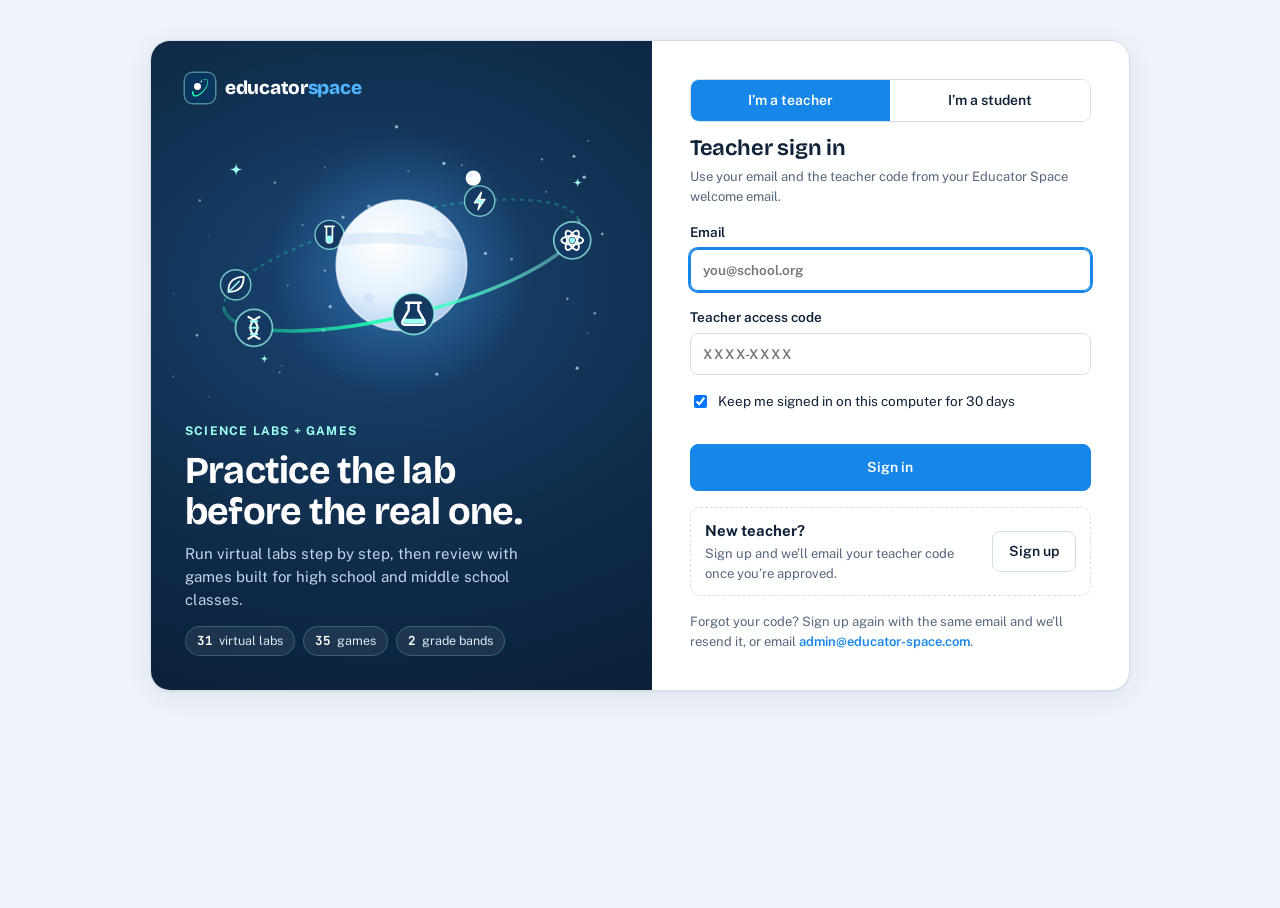
==== commit f6a4ad22: "test" ====
--- a/index.html
+++ b/index.html
@@ -553,6 +553,24 @@
 .hall-chips { display: flex; flex-wrap: wrap; gap: 8px; margin-bottom: 14px; }
 .hall-chips button { display: inline-flex; align-items: center; gap: 6px; padding: 7px 13px; border-radius: 999px; border: 1px solid rgba(140, 170, 255, .3); background: rgba(255, 255, 255, .05); color: #d6e0ff; font: inherit; font-weight: 700; font-size: 14px; cursor: pointer; }
 .hall-chips button svg { width: 16px; height: 16px; } .hall-chips button[aria-selected="true"] { background: linear-gradient(180deg, #4f8cff, #2f62e0); border-color: transparent; color: #fff; }
+.hall-sec { display: grid; gap: 10px; margin-bottom: 22px; } .hall-sec[hidden] { display: none; }
+.hall-sh { display: flex; flex-wrap: wrap; align-items: baseline; gap: 4px 14px; padding-bottom: 8px; border-bottom: 1px solid rgba(140, 170, 255, .25); }
+.hall-sh h3 { display: inline-flex; align-items: center; gap: 8px; margin: 0; color: #fff; font-size: 1.15rem; } .hall-sh h3 svg { width: 20px; height: 20px; color: #ffc93c; }
+.hall-sh p { margin: 0; color: #a9b8e6; font-size: .9rem; }
+.hall-card.is-team { border-color: rgba(255, 201, 60, .55); }
+.hall-pic { position: relative; }
+.hall-team { position: absolute; left: 10px; top: 10px; display: inline-flex; align-items: center; gap: 5px; padding: 4px 9px; border-radius: 999px; background: #ffc93c; color: #2a1d00; font-size: .7rem; font-weight: 800; letter-spacing: .05em; text-transform: uppercase; box-shadow: 0 2px 8px rgba(0, 0, 0, .35); }
+.hall-pic .hall-team svg { width: 13px; height: 13px; display: inline-block; }
+.tb-modal .mh svg { width: 14px; height: 14px; vertical-align: -2px; display: inline-block; }
+.tb-modal { max-width: 760px; }
+.tb-parts { display: grid; grid-template-columns: repeat(auto-fill, minmax(300px, 1fr)); gap: 10px; }
+.tb-part { border: 1px solid var(--line); border-radius: 12px; padding: 10px 12px; background: var(--panel-2); }
+.tb-h { display: grid; gap: 1px; margin-bottom: 6px; } .tb-h span { color: var(--accent); font-weight: 650; font-size: 13px; }
+.tb-part ul { list-style: none; margin: 0; padding: 0; display: grid; gap: 4px; font-size: 13.5px; }
+.tb-part li { display: grid; grid-template-columns: 16px 1fr; gap: 4px; } .tb-arrow { color: var(--muted); }
+.tb-units { display: grid; gap: 4px; border: 1px dashed var(--line); border-radius: 12px; padding: 10px 12px; font-size: 13.5px; }
+.tb-units div { display: grid; grid-template-columns: minmax(150px, 230px) 1fr; gap: 10px; } .tb-units span { color: var(--muted); }
+@media (max-width: 600px) { .tb-units div { grid-template-columns: 1fr; gap: 0; } }
 .hall-grid { display: grid; grid-template-columns: repeat(auto-fill, minmax(215px, 1fr)); gap: 14px; }
 .hall-card { display: grid; grid-template-rows: auto 1fr; border-radius: 16px; overflow: hidden; background: #111a46; border: 1.5px solid rgba(140, 170, 255, .28); box-shadow: 0 8px 22px rgba(0, 0, 0, .35); transition: transform .15s, border-color .15s; }
 .hall-card[hidden] { display: none; } .hall-card:hover { transform: translateY(-3px); border-color: #7fb0ff; }
@@ -6257,7 +6275,7 @@
   /* labs whose code is in /labs/ and ready. Cards for the others stay hidden until their file is added: then add the id
      here AND at the end of LAB_ORDER (class codes). Still to build (Nov 2026): greenhouse, enzyme, genetics, immune,
      equilibrium, collision, calorimetry, stoich, bridge, waves, laser, crash. */
-  built: ['osmosis'],
+  built: ['osmosis', 'greenhouse', 'enzyme', 'genetics', 'immune', 'equilibrium', 'collision', 'calorimetry', 'stoich', 'bridge', 'waves', 'laser', 'crash'],
   load(file) {
     return this.loading[file] || (this.loading[file] = new Promise((ok, bad) => { const s = document.createElement('script'); s.src = gameURL('labs/' + file + '?v=' + this.v); s.async = true;
       s.onload = ok; s.onerror = () => { delete this.loading[file]; s.remove(); bad(new Error(file)); }; document.head.appendChild(s); }));
@@ -7454,7 +7472,7 @@
    SITE_KEY. Students join with it (no account), run the labs, and each finished lab is posted to the sign-up Apps Script,
    which saves it in the "educator-space.com · Lab results" tab. Teachers read back only their own students' results.
    LAB_ORDER is the bit order inside codes: only ever ADD new labs at the end, never reorder. */
-const LAB_ORDER = ['dna-strawberry', 'titration', 'flame', 'pendulum', 'ohm', 'mass', 'erosion', 'onion', 'heart', 'vsepr', 'projectile', 'helix', 'ecosystem', 'cellcity', 'volcano', 'weather', 'reactions', 'coaster', 'osmosis'];
+const LAB_ORDER = ['dna-strawberry', 'titration', 'flame', 'pendulum', 'ohm', 'mass', 'erosion', 'onion', 'heart', 'vsepr', 'projectile', 'helix', 'ecosystem', 'cellcity', 'volcano', 'weather', 'reactions', 'coaster', 'osmosis', 'greenhouse', 'enzyme', 'genetics', 'immune', 'equilibrium', 'collision', 'calorimetry', 'stoich', 'bridge', 'waves', 'laser', 'crash'];
 /* GAME_ORDER is also append-only. A code with games = the usual 13 signed characters + a short tail holding a bitmask
    (labs in bits 0–11, games from bit 12). The 13-character core is version 2 and carries a 10-bit check of the tail, so the
    tail can't be edited. Only the core is sent with results, so the Apps Script needs no change. */
@@ -7955,6 +7973,44 @@
   { id: 'm-atom', band: 'ms', course: 'ms-phys', title: 'Atom Blaster', tag: 'Arcade · atoms', diff: 'Medium', time: '5–10 min', blurb: 'Capture protons, neutrons and electrons to build hydrogen through carbon. The protons decide the element.', ext: 'games/arcade-ms/index.html?g=atom', thumb: 'games/arcade-ms/thumbs/atom.webp' },
   { id: 'm-genetic', band: 'ms', course: 'ms-life', title: 'Genetic Detective', tag: 'Puzzle · heredity', diff: 'Medium', time: '10 min', blurb: 'Crack six heredity cases with Punnett squares and dominant and recessive traits.', ext: 'games/arcade-ms/index.html?g=genetic', thumb: 'games/arcade-ms/thumbs/genetic.webp' }
 ];
+/* Team games: who plays, and the science students need before they play (High school games → Team games → Before you play) */
+const TEAM_PREP = {
+  'g-gene': { who: '2–6 teams, or solo', where: 'Student devices, with the case on the projector', subject: 'Biology · genetics',
+    note: 'Every case uses all four stations, so cover all of these first.',
+    parts: [
+      ['🩸 Serology Bench', 'Blood typing', ['Antigens on red blood cells and the antibodies (anti-A, anti-B, anti-Rh) that clump them (agglutination)', 'ABO alleles Iᴬ, Iᴮ and i: dominance and codominance (type AB)', 'The Rh factor (Rh+ and Rh−)', 'Predicting children’s blood types from parents’ genotypes']],
+      ['🧬 Sequencing Lab', 'DNA base pairing', ['DNA structure: sugar–phosphate backbone and base “rungs”', 'Complementary base pairing (A–T, C–G) held by hydrogen bonds', 'Chargaff’s rule (%A = %T, %C = %G)', 'Antiparallel strands (5′→3′ and 3′→5′)']],
+      ['📊 Electrophoresis Bay', 'Gel electrophoresis (DNA fingerprinting)', ['Restriction enzymes cut DNA into fragments', 'DNA is negative (phosphate groups), so it moves toward the + electrode', 'Smaller fragments travel farther through the gel', 'Reading fragment sizes against a DNA ladder', 'Why two people’s DNA fingerprints are different']],
+      ['🔲 Genealogy Desk', 'Punnett squares', ['Genotype vs. phenotype; homozygous vs. heterozygous', 'Dominant and recessive alleles', 'Monohybrid crosses and the 3 : 1 ratio', 'Mendel’s law of segregation', 'Test crosses (crossing with a homozygous recessive)']]
+    ] },
+  'g-chemdet': { who: '2–6 teams, or solo', where: 'Student devices, with the case on the projector', subject: 'Chemistry',
+    note: 'Every case uses all four stations, so cover all of these first.',
+    parts: [
+      ['🔥 Spectroscopy Bench', 'Flame tests', ['Electrons in energy levels: absorbing energy (excitation) and emitting light', 'Each element has its own emission spectrum', 'Wavelength, frequency and energy of light (E = hf)', 'Flame colors come from the metal ion (Li, Na, K, Ca, Cu, Ba)']],
+      ['🖊️ Chromatography Station', 'Paper chromatography', ['Mixtures vs. pure substances', 'Separating dyes by their attraction to the paper vs. the solvent', 'Calculating Rf = spot distance ÷ solvent-front distance', 'Technique: pencil start line, solvent below the line']],
+      ['⚖️ Density Lab', 'Density', ['Density = mass ÷ volume (g/mL, g/cm³)', 'Finding volume by water displacement', 'Density as a characteristic property (same for any size of sample)', 'Predicting sinking and floating from density']],
+      ['🧪 Acid–Base Bench', 'pH calculations', ['pH = −log[H⁺], pOH = −log[OH⁻] and pH + pOH = 14', 'The log scale: each pH unit is a 10× change in [H⁺]', 'Arrhenius acids and bases; neutralization makes a salt and water', 'Scientific notation (1.0 × 10⁻ⁿ M)']]
+    ] },
+  'g-contaminated': { who: 'Whole class (4–40 players)', where: 'Host on the projector, students on their own devices', subject: 'Biology with some chemistry',
+    note: 'When you host, you choose a unit, and only that unit’s tasks appear. Pick the one that matches what you’ve covered.',
+    units: [['Ch 6: The Chemistry of Life', 'Atoms, balancing, pH, macromolecules, enzymes'], ['Ch 7: Cell Structure & Function', 'Microscopes, organelles, plant vs. animal cells, osmosis, transport, macromolecules'], ['Ch 6 + 7 (no genetics)', 'Everything except Punnett squares and DNA'], ['Mixed review (Ch 6, 7 + genetics)', 'All 12 tasks']],
+    parts: [
+      ['🔬 Microscopy Bay', 'Microscopes', ['Total magnification = eyepiece × objective']],
+      ['🧫 Cell Lab', 'Cells', ['Organelles and their jobs', 'Plant vs. animal cells (cell wall, chloroplasts, central vacuole, centrioles)']],
+      ['🫧 Membrane Lab', 'Membranes', ['Osmosis and tonicity (hypotonic, isotonic, hypertonic)', 'Passive, facilitated and active transport (ATP), endocytosis and exocytosis']],
+      ['⚗️ Chem Station', 'Chemistry of life', ['The pH scale (acidic, neutral, basic; 10× per unit)', 'Atomic structure: protons, neutrons, electrons, mass number and charge', 'Balancing equations (conservation of mass)']],
+      ['🧪 Biochem Lab', 'Biomolecules', ['The four macromolecules and their monomers', 'Enzymes: optimum temperature and pH, denaturation, lock and key']],
+      ['🧬 Genetics Lab', 'Genetics (mixed review only)', ['Punnett squares and recessive phenotypes', 'DNA base pairing (and why DNA has no uracil)']]
+    ] },
+  game: { who: '2–4 teams', where: 'One screen on the projector', subject: 'Mixed review',
+    note: 'A board of 25 questions in five categories (100–500 points). The questions are general high school review, so students don’t need all of it, but it works best after a few units.',
+    parts: [
+      ['🧬 Biology', 'Cells to ecosystems', ['Mitochondria and ATP; photosynthesis reactants', 'DNA base pairing, mRNA, meiosis and gametes', 'Punnett squares (Pp × Pp)', 'Enzymes, negative feedback (insulin), silent mutations', 'Energy transfer between trophic levels (about 10 %)']],
+      ['⚗️ Chemistry', 'Atoms to moles', ['Subatomic particles, atomic number, covalent bonds', 'Balancing equations, molar mass, the mole (6.02 × 10²³)', 'pH of water, strong acids', 'Why temperature speeds up reactions']],
+      ['🚀 Physics', 'Motion, energy, waves, circuits', ['Speed, Newton’s laws, F = ma, g ≈ 9.8 m/s²', 'Kinetic energy, momentum conservation', 'Ohm’s law (I = V/R), wave speed (v = fλ)']],
+      ['🥽 Lab Safety and 🔎 Science Practices', 'Every lab', ['Goggles, spills, broken glass, eyewash, wafting', 'Safety data sheets and hazard pictograms', 'Variables, fair tests, measuring tools, repeat trials, means']]
+    ] }
+};
 const GBAND = { hs: { name: 'High school games', short: 'High school' }, ms: { name: 'Middle school games', short: 'Middle school' }, arcade: { name: 'Science Arcade', short: 'Arcade' } };
 
 /* full screen for games (labs have their own button in Kit). Like labs, the whole page goes full screen so pop-ups and
@@ -7989,14 +8045,18 @@
 function gameHall(band, list) {
   const team = g => /team|whole class|projector/i.test(g.tag);
   const subOf = g => band === 'arcade' ? 'all' : [g.fsub || g.course || 'mixed'].concat(band === 'hs' && team(g) ? ['team'] : []).join(' ');
-  const SUBS = band === 'hs' ? [['all', 'All games', 'pad'], ['hs-bio', 'Biology', 'dna'], ['hs-chem', 'Chemistry', 'flask'], ['team', 'Whole class', 'users'], ['mixed', 'Mixed review', 'bolt']]
+  const SUBS = band === 'hs' ? [['all', 'All games', 'pad'], ['hs-bio', 'Biology', 'dna'], ['hs-chem', 'Chemistry', 'flask'], ['mixed', 'Mixed review', 'bolt']]
     : [['all', 'All games', 'pad'], ['ms-life', 'Life science', 'leaf'], ['ms-earth', 'Earth & space', 'globe'], ['ms-phys', 'Physical science', 'magnet'], ['mixed', 'Mixed review', 'bolt']];
   const fk = 'hallF' + band, f = band === 'arcade' ? 'all' : SUBS.some(x => x[0] === APP[fk]) ? APP[fk] : 'all', hit = g => f === 'all' || subOf(g).split(' ').includes(f), DC = { Easy: '#3ed17a', Medium: '#ffc93c', Hard: '#ff5d5d' };
-  const card = g => `<article class="hall-card" data-sub="${subOf(g)}" ${hit(g) ? '' : 'hidden'}><button class="hall-pic" data-game="${g.id}" aria-label="Play ${esc(g.title)}">${gameThumb(g.id)}</button>
-    <div class="hall-b"><span class="hall-t">${esc(g.tag)}</span><h3>${esc(g.title)}</h3><p>${esc(g.blurb)}</p><div class="hall-f"><span class="hall-m">${g.diff ? `<span class="hall-d" style="--d:${DC[g.diff]}"><i></i>${g.diff}</span>` : ''}<span class="hall-d hall-time" style="--d:#9fb0cc">${ico('clock')}${esc(g.time)}</span></span><button class="btn primary sm" data-game="${g.id}">Play ${ico('play')}</button></div></div></article>`;
+  const tp = g => band === 'hs' && TEAM_PREP[g.id];
+  const card = g => `<article class="hall-card ${tp(g) ? 'is-team' : ''}" data-sub="${subOf(g)}" ${hit(g) ? '' : 'hidden'}><button class="hall-pic" data-game="${g.id}" aria-label="${tp(g) ? 'About' : 'Play'} ${esc(g.title)}">${gameThumb(g.id)}${tp(g) ? `<span class="hall-team">${ico('users')}Team game</span>` : ''}</button>
+    <div class="hall-b"><span class="hall-t">${esc(tp(g) ? TEAM_PREP[g.id].who : g.tag)}</span><h3>${esc(g.title)}</h3><p>${esc(g.blurb)}</p><div class="hall-f"><span class="hall-m">${g.diff ? `<span class="hall-d" style="--d:${DC[g.diff]}"><i></i>${g.diff}</span>` : ''}<span class="hall-d hall-time" style="--d:#9fb0cc">${ico('clock')}${esc(g.time)}</span></span><button class="btn primary sm" data-game="${g.id}">${tp(g) ? `See topics ${ico('list')}` : `Play ${ico('play')}`}</button></div></div></article>`;
+  const teams = list.filter(tp), solo = list.filter(g => !tp(g)), shown = l => l.some(hit) ? '' : 'hidden';
+  const grid = band === 'hs' ? `<div class="hall-sec" data-sec="team" ${shown(teams)}><div class="hall-sh"><h3>${ico('users')}Team games</h3><p>Played in teams or as a whole class. Click one to see the science students need to know before you play.</p></div><div class="hall-grid">${teams.map(card).join('')}</div></div>
+    <div class="hall-sec" data-sec="solo" ${shown(solo)}><div class="hall-sh"><h3>${ico('pad')}Solo games</h3><p>Students play on their own devices.</p></div><div class="hall-grid">${solo.map(card).join('')}</div></div>` : `<div class="hall-grid">${list.map(card).join('')}</div>`;
   return `<section class="hall"><div class="hall-main"><div class="hall-ban"><h2><em>${band === 'arcade' ? 'Science' : band === 'hs' ? 'High School' : 'Interactive'}</em> ${band === 'arcade' ? 'Arcade' : band === 'hs' ? 'Science Games' : 'Science Games'}</h2><p>${band === 'arcade' ? 'Retro biology games for high school.' : band === 'hs' ? 'Biology and chemistry review for the projector or on their own.' : 'Play, learn and master key concepts!'}</p></div>
     ${band === 'arcade' ? '' : `<div class="hall-chips" role="tablist">${SUBS.map(([k, l, ic]) => `<button role="tab" data-hf="${k}" aria-selected="${k === f}">${ico(ic)}${l}</button>`).join('')}</div>`}
-    <div class="hall-grid">${list.map(card).join('')}</div></div>${arcadeProgress()}</section>`;
+    ${grid}</div>${arcadeProgress()}</section>`;
 }
 /* level, XP and badges from the arcade games, saved only in this browser */
 function arcadeProgress() {
@@ -8014,7 +8074,24 @@
     <div class="meta"><span class="chip">${ico('clock')}${esc(g.time)}</span>${g.diff ? `<span class="chip diff-${g.diff}">${g.diff}</span>` : ''}${g.ext ? '<span class="chip acc">Full game</span>' : ''}</div>
     <div class="row" style="margin-top:4px"><button class="btn primary sm" data-game="${g.id}">${ico('play')}Play</button></div></div></article>`;
 }
-function bindGameCards(m) { $$('[data-game]', m).forEach(b => b.onclick = () => go(b.dataset.game)); }
+function bindGameCards(m) { $$('[data-game]', m).forEach(b => b.onclick = () => { const id = b.dataset.game; if (TEAM_PREP[id] && !APP.student) teamBrief(id); else go(id); }); }
+/* "Before you play" for a team game: the game's parts, and the science students need for each one */
+function teamBrief(id) {
+  const g = GAMES.find(x => x.id === id), t = TEAM_PREP[id]; if (!g || !t) return go(id);
+  const sc = document.createElement('div'); sc.className = 'scrim';
+  sc.innerHTML = `<div class="modal tb-modal" role="dialog" aria-modal="true" aria-labelledby="tbT"><div class="mh"><span class="eyebrow">${ico('users')} Team game · ${esc(t.subject)}</span><h2 id="tbT">${esc(g.title)}</h2><p class="muted">${esc(g.blurb)}</p>
+      <div class="meta" style="margin-top:6px"><span class="chip">${ico('users')}${esc(t.who)}</span><span class="chip">${ico('clock')}${esc(g.time)}</span><span class="chip">${esc(t.where)}</span></div></div>
+    <div class="mb"><div><span class="eyebrow">Before you play: what students need to know</span><p class="small muted" style="margin:4px 0 0">${esc(t.note)}</p></div>
+      ${t.units ? `<div class="tb-units"><span class="eyebrow">Unit choices when you host</span>${t.units.map(u => `<div><b>${esc(u[0])}</b><span>${esc(u[1])}</span></div>`).join('')}</div>` : ''}
+      <div class="tb-parts">${t.parts.map(([where, what, topics]) => `<section class="tb-part"><div class="tb-h"><b>${esc(where)}</b><span>${esc(what)}</span></div><ul>${topics.map(x => `<li><span class="tb-arrow">→</span>${esc(x)}</li>`).join('')}</ul></section>`).join('')}</div></div>
+    <div class="mf"><button class="btn ghost" id="tbCopy">${ico('copy')}Copy topic list</button><button class="btn" id="tbX">Cancel</button><button class="btn primary" id="tbGo">${ico('play')}Open the game</button></div></div>`;
+  document.body.appendChild(sc); $('#tbGo', sc).focus();
+  const close = () => { sc.remove(); document.removeEventListener('keydown', key); }, key = e => { if (e.key === 'Escape') close(); };
+  document.addEventListener('keydown', key); sc.onclick = e => { if (e.target === sc) close(); };
+  $('#tbX', sc).onclick = close; $('#tbGo', sc).onclick = () => { close(); go(id); };
+  $('#tbCopy', sc).onclick = e => { const txt = `${g.title}: what students need to know\n` + t.parts.map(([w, what, tp]) => `\n${w.replace(/^\S+\s/, '')} (${what})\n` + tp.map(x => `- ${x}`).join('\n')).join('\n');
+    (navigator.clipboard ? navigator.clipboard.writeText(txt) : Promise.reject()).then(() => { e.currentTarget.textContent = 'Copied'; }, () => {}); };
+}
 function pageGames(m, band) {
   const list = GAMES.filter(g => g.band === band), others = ['hs', 'ms', 'arcade'].filter(b => b !== band);
   const lead = { hs: 'Review games for high school biology, chemistry and physics. Project them for the whole class or let students play on their own.', ms: 'Games made for middle school science: life, Earth and space, and physical science. They’re different games from the high school set.', arcade: 'Six retro arcade games for biology: cells, signaling, the immune system, mitosis, DNA and enzymes. Fast, solo and built around real science, with boss fights. They also open in their own tab for full screen play.' }[band];
@@ -8022,7 +8099,7 @@
     <div class="row">${others.map(o => `<button class="btn sm" data-gb2="games-${o}">${ico(o === 'hs' ? 'atom' : o === 'ms' ? 'leaf' : 'pad')}See ${o === 'arcade' ? 'the Science Arcade' : GBAND[o].name.toLowerCase()}</button>`).join('')}${band === 'arcade' ? `<a class="btn sm primary" href="${gameURL('games/arcade/index.html')}" target="_blank" rel="noopener">${ico('link')}Open the arcade in a new tab</a>` : ''}</div>
     ${gameHall(band, list)}`;
   bindGameCards(m); $$('[data-gb2]', m).forEach(b => b.onclick = e => go(e.currentTarget.dataset.gb2));
-  $$('[data-hf]', m).forEach(b => b.onclick = () => { const f = b.dataset.hf; APP['hallF' + band] = f; $$('[data-hf]', m).forEach(x => x.setAttribute('aria-selected', String(x === b))); $$('.hall-card', m).forEach(c => { c.hidden = f !== 'all' && !c.dataset.sub.split(' ').includes(f); }); });
+  $$('[data-hf]', m).forEach(b => b.onclick = () => { const f = b.dataset.hf; APP['hallF' + band] = f; $$('[data-hf]', m).forEach(x => x.setAttribute('aria-selected', String(x === b))); $$('.hall-card', m).forEach(c => { c.hidden = f !== 'all' && !c.dataset.sub.split(' ').includes(f); }); $$('.hall-sec', m).forEach(x => { x.hidden = !$$('.hall-card', x).some(c => !c.hidden); }); });
 }
 /* games that live in their own folder (Contaminated, Gene Detectives, Chem Detectives, Signal Cascade) open in a frame, or in a new tab */
 const gameURL = p => (CLEAN_URLS || /\/j\//.test(location.pathname) ? '/' : '') + p;
